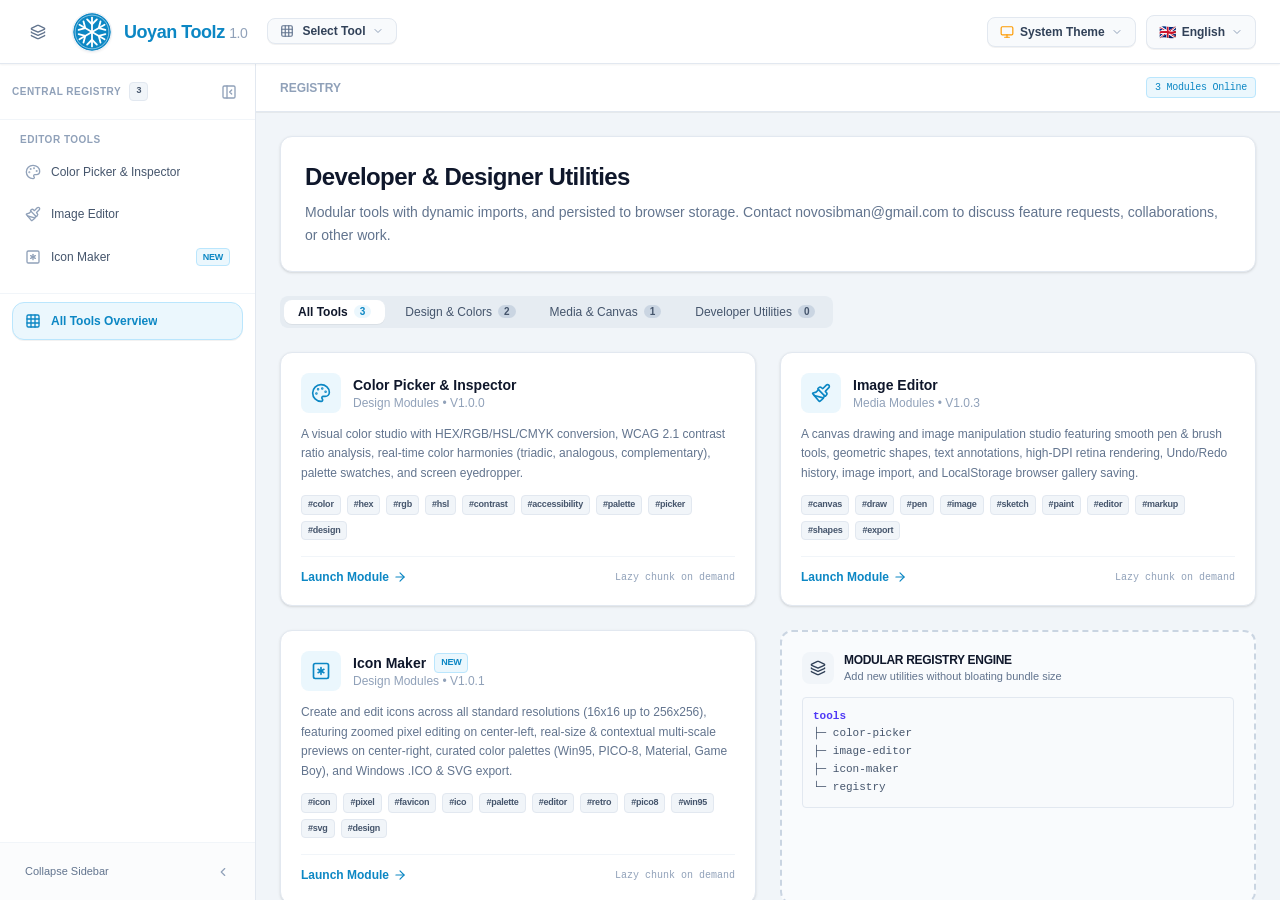
==== index.html @ 9cfe76ac "Site update - cloudflate metric added" ====
<!doctype html>
<html lang="en" class="h-full">
<head>
<meta charset="UTF-8" />
<meta name="viewport" content="width=device-width, initial-scale=1.0" />
<link rel="icon" type="image/svg+xml"
    href="data:image/svg+xml,%3Csvg xmlns='http://www.w3.org/2000/svg' viewBox='0 0 500 500'%3E%3Ccircle cx='250' cy='250' r='242' fill='%230C87C4'/%3E%3Ccircle cx='250' cy='250' r='240' stroke='%230C87C4' stroke-width='12' fill='none'/%3E%3Ccircle cx='250' cy='250' r='222' stroke='%23FFFFFF' stroke-width='6.5' fill='none'/%3E%3Cdefs%3E%3Cg id='arm'%3E%3Cline x1='250' y1='250' x2='250' y2='60' stroke='%23FFFFFF' stroke-width='24' stroke-linecap='round'/%3E%3Cline x1='250' y1='148' x2='186' y2='84' stroke='%23FFFFFF' stroke-width='24' stroke-linecap='round'/%3E%3Cline x1='250' y1='148' x2='314' y2='84' stroke='%23FFFFFF' stroke-width='24' stroke-linecap='round'/%3E%3C/g%3E%3C/defs%3E%3Cuse href='%23arm'/%3E%3Cuse href='%23arm' transform='rotate(60 250 250)'/%3E%3Cuse href='%23arm' transform='rotate(120 250 250)'/%3E%3Cuse href='%23arm' transform='rotate(180 250 250)'/%3E%3Cuse href='%23arm' transform='rotate(240 250 250)'/%3E%3Cuse href='%23arm' transform='rotate(300 250 250)'/%3E%3C/svg%3E" />
<title>Uoyan ToolZ</title>
<meta name="description"
    content="Free online web tools platform which includes color picker, image editor, icon maker" />
<meta name="author" content="Ruslan Shcherbakov" />
<meta name="robots" content="index, follow" />
<meta name="keywords"
    content="free image editor, free icon maker, free icon editor, free color picker, hex в rgb, rgb to smyk, редактор фото онлайн, редактор картинок онлайн, редактор иконок онлайн, обрезка фото онлайн" />
  <script type="module" crossorigin src="./assets/index-BVF4UQmm.js"></script>
  <link rel="stylesheet" crossorigin href="./assets/index-B_D5Sdzn.css">
</head>
<body class="h-full bg-[#F8FAFC]">
    <div id="root" class="h-full"></div>
    <!-- Cloudflare Web Analytics -->
    <script type='module'
        src='https://static.cloudflareinsights.com/beacon.min.js'
        data-cf-beacon='{"token": "3b008cab904a49c98e957f2bd195818d"}'></script>
    <!-- End Cloudflare Web Analytics -->
</body>
</html>
---- assets/index-B_D5Sdzn.css ----
@layer properties{@supports (((-webkit-hyphens:none)) and (not (margin-trim:inline))) or ((-moz-orient:inline) and (not (color:rgb(from red r g b)))){*,:before,:after,::backdrop{--tw-translate-x:0;--tw-translate-y:0;--tw-translate-z:0;--tw-scale-x:1;--tw-scale-y:1;--tw-scale-z:1;--tw-rotate-x:initial;--tw-rotate-y:initial;--tw-rotate-z:initial;--tw-skew-x:initial;--tw-skew-y:initial;--tw-space-y-reverse:0;--tw-divide-y-reverse:0;--tw-border-style:solid;--tw-gradient-position:initial;--tw-gradient-from:#0000;--tw-gradient-via:#0000;--tw-gradient-to:#0000;--tw-gradient-stops:initial;--tw-gradient-via-stops:initial;--tw-gradient-from-position:0%;--tw-gradient-via-position:50%;--tw-gradient-to-position:100%;--tw-leading:initial;--tw-font-weight:initial;--tw-tracking:initial;--tw-ordinal:initial;--tw-slashed-zero:initial;--tw-numeric-figure:initial;--tw-numeric-spacing:initial;--tw-numeric-fraction:initial;--tw-shadow:0 0 #0000;--tw-shadow-color:initial;--tw-shadow-alpha:100%;--tw-inset-shadow:0 0 #0000;--tw-inset-shadow-color:initial;--tw-inset-shadow-alpha:100%;--tw-ring-color:initial;--tw-ring-shadow:0 0 #0000;--tw-inset-ring-color:initial;--tw-inset-ring-shadow:0 0 #0000;--tw-ring-inset:initial;--tw-ring-offset-width:0px;--tw-ring-offset-color:#fff;--tw-ring-offset-shadow:0 0 #0000;--tw-outline-style:solid;--tw-blur:initial;--tw-brightness:initial;--tw-contrast:initial;--tw-grayscale:initial;--tw-hue-rotate:initial;--tw-invert:initial;--tw-opacity:initial;--tw-saturate:initial;--tw-sepia:initial;--tw-drop-shadow:initial;--tw-drop-shadow-color:initial;--tw-drop-shadow-alpha:100%;--tw-drop-shadow-size:initial;--tw-backdrop-blur:initial;--tw-backdrop-brightness:initial;--tw-backdrop-contrast:initial;--tw-backdrop-grayscale:initial;--tw-backdrop-hue-rotate:initial;--tw-backdrop-invert:initial;--tw-backdrop-opacity:initial;--tw-backdrop-saturate:initial;--tw-backdrop-sepia:initial;--tw-duration:initial;--tw-ease:initial}}}@layer theme{:root,:host{--font-sans:-apple-system, BlinkMacSystemFont, "Segoe UI", Roboto, "Helvetica Neue", "Noto Sans", Arial, sans-serif, "Apple Color Emoji", "Segoe UI Emoji", "Segoe UI Symbol", "Noto Color Emoji";--font-mono:ui-monospace, SFMono-Regular, Menlo, Monaco, Consolas, "Liberation Mono", "Courier New", monospace;--color-orange-500:oklch(70.5% .213 47.604);--color-amber-50:oklch(98.7% .022 95.277);--color-amber-200:oklch(92.4% .12 95.746);--color-amber-300:oklch(87.9% .169 91.605);--color-amber-400:oklch(82.8% .189 84.429);--color-amber-500:oklch(76.9% .188 70.08);--color-amber-600:oklch(66.6% .179 58.318);--color-amber-700:oklch(55.5% .163 48.998);--color-amber-800:oklch(47.3% .137 46.201);--color-amber-900:oklch(41.4% .112 45.904);--color-amber-950:oklch(27.9% .077 45.635);--color-yellow-600:oklch(68.1% .162 75.834);--color-yellow-700:oklch(55.4% .135 66.442);--color-emerald-50:oklch(97.9% .021 166.113);--color-emerald-200:oklch(90.5% .093 164.15);--color-emerald-300:oklch(84.5% .143 164.978);--color-emerald-400:oklch(76.5% .177 163.223);--color-emerald-500:oklch(69.6% .17 162.48);--color-emerald-600:oklch(59.6% .145 163.225);--color-emerald-700:oklch(50.8% .118 165.612);--color-emerald-900:oklch(37.8% .077 168.94);--color-emerald-950:oklch(26.2% .051 172.552);--color-teal-500:oklch(70.4% .14 182.503);--color-cyan-500:oklch(71.5% .143 215.221);--color-cyan-600:oklch(60.9% .126 221.723);--color-sky-50:oklch(97.7% .013 236.62);--color-sky-200:oklch(90.1% .058 230.902);--color-sky-300:oklch(82.8% .111 230.318);--color-sky-400:oklch(74.6% .16 232.661);--color-sky-500:oklch(68.5% .169 237.323);--color-sky-700:oklch(50% .134 242.749);--color-sky-800:oklch(44.3% .11 240.79);--color-sky-950:oklch(29.3% .066 243.157);--color-blue-600:oklch(54.6% .245 262.881);--color-indigo-50:oklch(96.2% .018 272.314);--color-indigo-100:oklch(93% .034 272.788);--color-indigo-200:oklch(87% .065 274.039);--color-indigo-300:oklch(78.5% .115 274.713);--color-indigo-400:oklch(67.3% .182 276.935);--color-indigo-500:oklch(58.5% .233 277.117);--color-indigo-600:oklch(51.1% .262 276.966);--color-indigo-700:oklch(45.7% .24 277.023);--color-indigo-900:oklch(35.9% .144 278.697);--color-indigo-950:oklch(25.7% .09 281.288);--color-violet-500:oklch(60.6% .25 292.717);--color-violet-600:oklch(54.1% .281 293.009);--color-purple-500:oklch(62.7% .265 303.9);--color-purple-600:oklch(55.8% .288 302.321);--color-fuchsia-600:oklch(59.1% .293 322.896);--color-pink-500:oklch(65.6% .241 354.308);--color-rose-50:oklch(96.9% .015 12.422);--color-rose-100:oklch(94.1% .03 12.58);--color-rose-200:oklch(89.2% .058 10.001);--color-rose-300:oklch(81% .117 11.638);--color-rose-400:oklch(71.2% .194 13.428);--color-rose-500:oklch(64.5% .246 16.439);--color-rose-600:oklch(58.6% .253 17.585);--color-rose-700:oklch(51.4% .222 16.935);--color-rose-800:oklch(45.5% .188 13.697);--color-rose-900:oklch(41% .159 10.272);--color-rose-950:oklch(27.1% .105 12.094);--color-slate-50:oklch(98.4% .003 247.858);--color-slate-100:oklch(96.8% .007 247.896);--color-slate-200:oklch(92.9% .013 255.508);--color-slate-300:oklch(86.9% .022 252.894);--color-slate-400:oklch(70.4% .04 256.788);--color-slate-500:oklch(55.4% .046 257.417);--color-slate-600:oklch(44.6% .043 257.281);--color-slate-700:oklch(37.2% .044 257.287);--color-slate-800:oklch(27.9% .041 260.031);--color-slate-900:oklch(20.8% .042 265.755);--color-slate-950:oklch(12.9% .042 264.695);--color-zinc-800:oklch(27.4% .006 286.033);--color-stone-600:oklch(44.4% .011 73.639);--color-black:#000;--color-white:#fff;--spacing:.25rem;--container-sm:24rem;--container-md:28rem;--container-xl:36rem;--container-2xl:42rem;--container-3xl:48rem;--container-4xl:56rem;--container-5xl:64rem;--text-xs:.75rem;--text-xs--line-height:calc(1 / .75);--text-sm:.875rem;--text-sm--line-height:calc(1.25 / .875);--text-base:1rem;--text-base--line-height: 1.5 ;--text-lg:1.125rem;--text-lg--line-height:calc(1.75 / 1.125);--text-xl:1.25rem;--text-xl--line-height:calc(1.75 / 1.25);--text-2xl:1.5rem;--text-2xl--line-height:calc(2 / 1.5);--text-3xl:1.875rem;--text-3xl--line-height: 1.2 ;--font-weight-normal:400;--font-weight-medium:500;--font-weight-semibold:600;--font-weight-bold:700;--font-weight-black:900;--tracking-tight:-.025em;--tracking-wider:.05em;--leading-tight:1.25;--leading-relaxed:1.625;--radius-xs:.125rem;--radius-md:.375rem;--radius-lg:.5rem;--radius-xl:.75rem;--radius-2xl:1rem;--drop-shadow-xs:0 1px 1px #0000000d;--ease-out:cubic-bezier(0, 0, .2, 1);--ease-in-out:cubic-bezier(.4, 0, .2, 1);--animate-spin:spin 1s linear infinite;--animate-pulse:pulse 2s cubic-bezier(.4, 0, .6, 1) infinite;--blur-xs:4px;--blur-sm:8px;--blur-md:12px;--default-transition-duration:.15s;--default-transition-timing-function:cubic-bezier(.4, 0, .2, 1);--default-font-family:var(--font-sans);--default-mono-font-family:var(--font-mono)}}@layer base{*,:after,:before,::backdrop{box-sizing:border-box;border:0 solid;margin:0;padding:0}::file-selector-button{box-sizing:border-box;border:0 solid;margin:0;padding:0}html,:host{-webkit-text-size-adjust:100%;-moz-tab-size:4;tab-size:4;line-height:1.5;font-family:var(--default-font-family,-apple-system, BlinkMacSystemFont, "Segoe UI", Roboto, "Helvetica Neue", "Noto Sans", Arial, sans-serif, "Apple Color Emoji", "Segoe UI Emoji", "Segoe UI Symbol", "Noto Color Emoji");font-feature-settings:var(--default-font-feature-settings,normal);font-variation-settings:var(--default-font-variation-settings,normal);-webkit-tap-highlight-color:transparent}hr{height:0;color:inherit;border-top-width:1px}abbr:where([title]){-webkit-text-decoration:underline dotted;text-decoration:underline dotted}h1,h2,h3,h4,h5,h6{font-size:inherit;font-weight:inherit}a{color:inherit;-webkit-text-decoration:inherit;text-decoration:inherit}b,strong{font-weight:bolder}code,kbd,samp,pre{font-family:var(--default-mono-font-family,ui-monospace, SFMono-Regular, Menlo, Monaco, Consolas, "Liberation Mono", "Courier New", monospace);font-feature-settings:var(--default-mono-font-feature-settings,normal);font-variation-settings:var(--default-mono-font-variation-settings,normal);font-size:1em}small{font-size:80%}sub,sup{vertical-align:baseline;font-size:75%;line-height:0;position:relative}sub{bottom:-.25em}sup{top:-.5em}table{text-indent:0;border-color:inherit;border-collapse:collapse}:-moz-focusring:where(:not(iframe)){outline:auto}progress{vertical-align:baseline}summary{display:list-item}ol,ul,menu{list-style:none}img,svg,video,canvas,audio,iframe,embed,object{vertical-align:middle;display:block}img,video{max-width:100%;height:auto}button,input,select,optgroup,textarea{font:inherit;font-feature-settings:inherit;font-variation-settings:inherit;letter-spacing:inherit;color:inherit;opacity:1;background-color:#0000;border-radius:0}::file-selector-button{font:inherit;font-feature-settings:inherit;font-variation-settings:inherit;letter-spacing:inherit;color:inherit;opacity:1;background-color:#0000;border-radius:0}:where(select:is([multiple],[size])) optgroup{font-weight:bolder}:where(select:is([multiple],[size])) optgroup option{padding-inline-start:20px}::file-selector-button{margin-inline-end:4px}::placeholder{opacity:1}@supports (not ((-webkit-appearance:-apple-pay-button))) or (contain-intrinsic-size:1px){::placeholder{color:currentColor}@supports (color:color-mix(in lab,red,red)){::placeholder{color:color-mix(in oklab,currentcolor 50%,transparent)}}}textarea{resize:vertical}::-webkit-search-decoration{-webkit-appearance:none}::-webkit-date-and-time-value{min-height:1lh;text-align:inherit}::-webkit-datetime-edit{display:inline-flex}::-webkit-datetime-edit-fields-wrapper{padding:0}::-webkit-datetime-edit{padding-block:0}::-webkit-datetime-edit-year-field{padding-block:0}::-webkit-datetime-edit-month-field{padding-block:0}::-webkit-datetime-edit-day-field{padding-block:0}::-webkit-datetime-edit-hour-field{padding-block:0}::-webkit-datetime-edit-minute-field{padding-block:0}::-webkit-datetime-edit-second-field{padding-block:0}::-webkit-datetime-edit-millisecond-field{padding-block:0}::-webkit-datetime-edit-meridiem-field{padding-block:0}::-webkit-calendar-picker-indicator{line-height:1}:-moz-ui-invalid{box-shadow:none}button,input:where([type=button],[type=reset],[type=submit]){-webkit-appearance:button;-moz-appearance:button;appearance:button}::file-selector-button{-webkit-appearance:button;-moz-appearance:button;appearance:button}::-webkit-inner-spin-button{height:auto}::-webkit-outer-spin-button{height:auto}[hidden]:where(:not([hidden=until-found])){display:none!important}}@layer components;@layer utilities{.pointer-events-auto{pointer-events:auto}.pointer-events-none{pointer-events:none}.visible{visibility:visible}.absolute{position:absolute}.fixed{position:fixed}.relative{position:relative}.sticky{position:sticky}.inset-0{top:0;right:0;bottom:0;left:0}.inset-y-0{inset-block:0}.-top-1{top:calc(var(--spacing) * -1)}.-top-1\.5{top:calc(var(--spacing) * -1.5)}.-top-6{top:calc(var(--spacing) * -6)}.top-0{top:0}.top-1\.5{top:calc(var(--spacing) * 1.5)}.top-1\/2{top:50%}.top-2{top:calc(var(--spacing) * 2)}.top-3{top:calc(var(--spacing) * 3)}.top-16{top:calc(var(--spacing) * 16)}.top-full{top:100%}.-right-1{right:calc(var(--spacing) * -1)}.-right-1\.5{right:calc(var(--spacing) * -1.5)}.right-0{right:0}.right-1\.5{right:calc(var(--spacing) * 1.5)}.right-2\.5{right:calc(var(--spacing) * 2.5)}.right-3{right:calc(var(--spacing) * 3)}.right-5{right:calc(var(--spacing) * 5)}.-bottom-1{bottom:calc(var(--spacing) * -1)}.-bottom-1\.5{bottom:calc(var(--spacing) * -1.5)}.-bottom-6{bottom:calc(var(--spacing) * -6)}.bottom-0{bottom:0}.bottom-2{bottom:calc(var(--spacing) * 2)}.bottom-3{bottom:calc(var(--spacing) * 3)}.bottom-5{bottom:calc(var(--spacing) * 5)}.bottom-full{bottom:100%}.-left-1{left:calc(var(--spacing) * -1)}.-left-1\.5{left:calc(var(--spacing) * -1.5)}.left-0{left:0}.left-1\/2{left:50%}.left-3{left:calc(var(--spacing) * 3)}.z-10{z-index:10}.z-20{z-index:20}.z-30{z-index:30}.z-40{z-index:40}.z-50{z-index:50}.z-\[70\]{z-index:70}.container{width:100%}@media(min-width:40rem){.container{max-width:40rem}}@media(min-width:48rem){.container{max-width:48rem}}@media(min-width:64rem){.container{max-width:64rem}}@media(min-width:80rem){.container{max-width:80rem}}@media(min-width:96rem){.container{max-width:96rem}}.mx-0\.5{margin-inline:calc(var(--spacing) * .5)}.mx-1{margin-inline:var(--spacing)}.mx-auto{margin-inline:auto}.my-2\.5{margin-block:calc(var(--spacing) * 2.5)}.mt-0\.5{margin-top:calc(var(--spacing) * .5)}.mt-1{margin-top:var(--spacing)}.mt-1\.5{margin-top:calc(var(--spacing) * 1.5)}.mt-2{margin-top:calc(var(--spacing) * 2)}.mt-2\.5{margin-top:calc(var(--spacing) * 2.5)}.mr-1{margin-right:var(--spacing)}.mb-1{margin-bottom:var(--spacing)}.mb-1\.5{margin-bottom:calc(var(--spacing) * 1.5)}.mb-2{margin-bottom:calc(var(--spacing) * 2)}.mb-3{margin-bottom:calc(var(--spacing) * 3)}.ml-1{margin-left:var(--spacing)}.ml-1\.5{margin-left:calc(var(--spacing) * 1.5)}.ml-2{margin-left:calc(var(--spacing) * 2)}.box-border{box-sizing:border-box}.line-clamp-1{-webkit-line-clamp:1;-webkit-box-orient:vertical;display:-webkit-box;overflow:hidden}.line-clamp-2{-webkit-line-clamp:2;-webkit-box-orient:vertical;display:-webkit-box;overflow:hidden}.block{display:block}.flex{display:flex}.grid{display:grid}.hidden{display:none}.inline{display:inline}.inline-block{display:inline-block}.inline-flex{display:inline-flex}.aspect-4\/3{aspect-ratio:4/3}.aspect-square{aspect-ratio:1}.h-0\.5{height:calc(var(--spacing) * .5)}.h-1{height:var(--spacing)}.h-1\.5{height:calc(var(--spacing) * 1.5)}.h-2{height:calc(var(--spacing) * 2)}.h-2\.5{height:calc(var(--spacing) * 2.5)}.h-3{height:calc(var(--spacing) * 3)}.h-3\.5{height:calc(var(--spacing) * 3.5)}.h-4{height:calc(var(--spacing) * 4)}.h-5{height:calc(var(--spacing) * 5)}.h-6{height:calc(var(--spacing) * 6)}.h-8{height:calc(var(--spacing) * 8)}.h-10{height:calc(var(--spacing) * 10)}.h-12{height:calc(var(--spacing) * 12)}.h-14{height:calc(var(--spacing) * 14)}.h-16{height:calc(var(--spacing) * 16)}.h-20{height:calc(var(--spacing) * 20)}.h-32{height:calc(var(--spacing) * 32)}.h-36{height:calc(var(--spacing) * 36)}.h-56{height:calc(var(--spacing) * 56)}.h-\[180px\]{height:180px}.h-auto{height:auto}.h-full{height:100%}.h-px{height:1px}.h-screen{height:100vh}.max-h-44{max-height:calc(var(--spacing) * 44)}.max-h-60{max-height:calc(var(--spacing) * 60)}.max-h-80{max-height:calc(var(--spacing) * 80)}.max-h-\[75vh\]{max-height:75vh}.max-h-\[85vh\]{max-height:85vh}.max-h-\[90vh\]{max-height:90vh}.max-h-\[92vh\]{max-height:92vh}.max-h-\[160px\]{max-height:160px}.max-h-\[220px\]{max-height:220px}.max-h-\[300px\]{max-height:300px}.max-h-\[360px\]{max-height:360px}.max-h-\[380px\]{max-height:380px}.max-h-full{max-height:100%}.min-h-0{min-height:0}.min-h-\[120px\]{min-height:120px}.min-h-\[260px\]{min-height:260px}.min-h-\[360px\]{min-height:360px}.min-h-\[400px\]{min-height:400px}.min-h-\[480px\]{min-height:480px}.min-h-\[600px\]{min-height:600px}.w-0\.5{width:calc(var(--spacing) * .5)}.w-1{width:var(--spacing)}.w-1\.5{width:calc(var(--spacing) * 1.5)}.w-2{width:calc(var(--spacing) * 2)}.w-2\.5{width:calc(var(--spacing) * 2.5)}.w-2\/5{width:40%}.w-3{width:calc(var(--spacing) * 3)}.w-3\.5{width:calc(var(--spacing) * 3.5)}.w-4{width:calc(var(--spacing) * 4)}.w-5{width:calc(var(--spacing) * 5)}.w-6{width:calc(var(--spacing) * 6)}.w-8{width:calc(var(--spacing) * 8)}.w-9{width:calc(var(--spacing) * 9)}.w-10{width:calc(var(--spacing) * 10)}.w-12{width:calc(var(--spacing) * 12)}.w-14{width:calc(var(--spacing) * 14)}.w-16{width:calc(var(--spacing) * 16)}.w-18{width:calc(var(--spacing) * 18)}.w-20{width:calc(var(--spacing) * 20)}.w-32{width:calc(var(--spacing) * 32)}.w-44{width:calc(var(--spacing) * 44)}.w-52{width:calc(var(--spacing) * 52)}.w-60{width:calc(var(--spacing) * 60)}.w-64{width:calc(var(--spacing) * 64)}.w-72{width:calc(var(--spacing) * 72)}.w-80{width:calc(var(--spacing) * 80)}.w-\[330px\]{width:330px}.w-auto{width:auto}.w-fit{width:fit-content}.w-full{width:100%}.w-px{width:1px}.max-w-2xl{max-width:var(--container-2xl)}.max-w-3xl{max-width:var(--container-3xl)}.max-w-4xl{max-width:var(--container-4xl)}.max-w-5xl{max-width:var(--container-5xl)}.max-w-\[180px\]{max-width:180px}.max-w-\[220px\]{max-width:220px}.max-w-\[280px\]{max-width:280px}.max-w-full{max-width:100%}.max-w-md{max-width:var(--container-md)}.max-w-sm{max-width:var(--container-sm)}.max-w-xl{max-width:var(--container-xl)}.min-w-0{min-width:0}.min-w-\[14px\]{min-width:14px}.min-w-\[28px\]{min-width:28px}.min-w-\[44px\]{min-width:44px}.min-w-\[90px\]{min-width:90px}.min-w-\[112px\]{min-width:112px}.min-w-\[180px\]{min-width:180px}.min-w-\[240px\]{min-width:240px}.flex-1{flex:1}.shrink-0{flex-shrink:0}.-translate-x-1\/2{--tw-translate-x: -50% ;translate:var(--tw-translate-x) var(--tw-translate-y)}.translate-x-0{--tw-translate-x:0px;translate:var(--tw-translate-x) var(--tw-translate-y)}.translate-x-1{--tw-translate-x:var(--spacing);translate:var(--tw-translate-x) var(--tw-translate-y)}.-translate-y-1\/2{--tw-translate-y: -50% ;translate:var(--tw-translate-x) var(--tw-translate-y)}.scale-110{--tw-scale-x:110%;--tw-scale-y:110%;--tw-scale-z:110%;scale:var(--tw-scale-x) var(--tw-scale-y)}.scale-115{--tw-scale-x:115%;--tw-scale-y:115%;--tw-scale-z:115%;scale:var(--tw-scale-x) var(--tw-scale-y)}.scale-125{--tw-scale-x:125%;--tw-scale-y:125%;--tw-scale-z:125%;scale:var(--tw-scale-x) var(--tw-scale-y)}.rotate-180{rotate:180deg}.transform{transform:var(--tw-rotate-x,) var(--tw-rotate-y,) var(--tw-rotate-z,) var(--tw-skew-x,) var(--tw-skew-y,)}.animate-pulse{animation:var(--animate-pulse)}.animate-spin{animation:var(--animate-spin)}.cursor-crosshair{cursor:crosshair}.cursor-default{cursor:default}.cursor-ew-resize{cursor:ew-resize}.cursor-grab{cursor:grab}.cursor-move{cursor:move}.cursor-nesw-resize{cursor:nesw-resize}.cursor-none{cursor:none}.cursor-ns-resize{cursor:ns-resize}.cursor-nwse-resize{cursor:nwse-resize}.cursor-pointer{cursor:pointer}.touch-none{touch-action:none}.resize{resize:both}.appearance-none{-webkit-appearance:none;-moz-appearance:none;appearance:none}.grid-cols-1{grid-template-columns:repeat(1,minmax(0,1fr))}.grid-cols-2{grid-template-columns:repeat(2,minmax(0,1fr))}.grid-cols-3{grid-template-columns:repeat(3,minmax(0,1fr))}.grid-cols-4{grid-template-columns:repeat(4,minmax(0,1fr))}.grid-cols-5{grid-template-columns:repeat(5,minmax(0,1fr))}.grid-cols-6{grid-template-columns:repeat(6,minmax(0,1fr))}.grid-cols-8{grid-template-columns:repeat(8,minmax(0,1fr))}.grid-cols-10{grid-template-columns:repeat(10,minmax(0,1fr))}.grid-cols-12{grid-template-columns:repeat(12,minmax(0,1fr))}.grid-rows-3{grid-template-rows:repeat(3,minmax(0,1fr))}.flex-col{flex-direction:column}.flex-col-reverse{flex-direction:column-reverse}.flex-row{flex-direction:row}.flex-row-reverse{flex-direction:row-reverse}.flex-nowrap{flex-wrap:nowrap}.flex-wrap{flex-wrap:wrap}.flex-wrap-reverse{flex-wrap:wrap-reverse}.items-baseline{align-items:baseline}.items-center{align-items:center}.items-end{align-items:flex-end}.items-start{align-items:flex-start}.items-stretch{align-items:stretch}.justify-around{justify-content:space-around}.justify-between{justify-content:space-between}.justify-center{justify-content:center}.justify-end{justify-content:flex-end}.justify-evenly{justify-content:space-evenly}.justify-start{justify-content:flex-start}.gap-0{gap:0}.gap-0\.5{gap:calc(var(--spacing) * .5)}.gap-1{gap:var(--spacing)}.gap-1\.5{gap:calc(var(--spacing) * 1.5)}.gap-2{gap:calc(var(--spacing) * 2)}.gap-2\.5{gap:calc(var(--spacing) * 2.5)}.gap-3{gap:calc(var(--spacing) * 3)}.gap-4{gap:calc(var(--spacing) * 4)}.gap-5{gap:calc(var(--spacing) * 5)}.gap-6{gap:calc(var(--spacing) * 6)}.gap-8{gap:calc(var(--spacing) * 8)}:where(.space-y-0\.5>:not(:last-child)){--tw-space-y-reverse:0;margin-block-start:calc(calc(var(--spacing) * .5) * var(--tw-space-y-reverse));margin-block-end:calc(calc(var(--spacing) * .5) * calc(1 - var(--tw-space-y-reverse)))}:where(.space-y-1>:not(:last-child)){--tw-space-y-reverse:0;margin-block-start:calc(var(--spacing) * var(--tw-space-y-reverse));margin-block-end:calc(var(--spacing) * calc(1 - var(--tw-space-y-reverse)))}:where(.space-y-1\.5>:not(:last-child)){--tw-space-y-reverse:0;margin-block-start:calc(calc(var(--spacing) * 1.5) * var(--tw-space-y-reverse));margin-block-end:calc(calc(var(--spacing) * 1.5) * calc(1 - var(--tw-space-y-reverse)))}:where(.space-y-2>:not(:last-child)){--tw-space-y-reverse:0;margin-block-start:calc(calc(var(--spacing) * 2) * var(--tw-space-y-reverse));margin-block-end:calc(calc(var(--spacing) * 2) * calc(1 - var(--tw-space-y-reverse)))}:where(.space-y-2\.5>:not(:last-child)){--tw-space-y-reverse:0;margin-block-start:calc(calc(var(--spacing) * 2.5) * var(--tw-space-y-reverse));margin-block-end:calc(calc(var(--spacing) * 2.5) * calc(1 - var(--tw-space-y-reverse)))}:where(.space-y-3>:not(:last-child)){--tw-space-y-reverse:0;margin-block-start:calc(calc(var(--spacing) * 3) * var(--tw-space-y-reverse));margin-block-end:calc(calc(var(--spacing) * 3) * calc(1 - var(--tw-space-y-reverse)))}:where(.space-y-4>:not(:last-child)){--tw-space-y-reverse:0;margin-block-start:calc(calc(var(--spacing) * 4) * var(--tw-space-y-reverse));margin-block-end:calc(calc(var(--spacing) * 4) * calc(1 - var(--tw-space-y-reverse)))}:where(.space-y-5>:not(:last-child)){--tw-space-y-reverse:0;margin-block-start:calc(calc(var(--spacing) * 5) * var(--tw-space-y-reverse));margin-block-end:calc(calc(var(--spacing) * 5) * calc(1 - var(--tw-space-y-reverse)))}:where(.space-y-6>:not(:last-child)){--tw-space-y-reverse:0;margin-block-start:calc(calc(var(--spacing) * 6) * var(--tw-space-y-reverse));margin-block-end:calc(calc(var(--spacing) * 6) * calc(1 - var(--tw-space-y-reverse)))}:where(.divide-y>:not(:last-child)){--tw-divide-y-reverse:0;border-bottom-style:var(--tw-border-style);border-top-style:var(--tw-border-style);border-top-width:calc(1px * var(--tw-divide-y-reverse));border-bottom-width:calc(1px * calc(1 - var(--tw-divide-y-reverse)))}:where(.divide-slate-100>:not(:last-child)){border-color:var(--color-slate-100)}.truncate{text-overflow:ellipsis;white-space:nowrap;overflow:hidden}.overflow-auto{overflow:auto}.overflow-hidden{overflow:hidden}.overflow-visible{overflow:visible}.overflow-x-auto{overflow-x:auto}.overflow-x-hidden{overflow-x:hidden}.overflow-y-auto{overflow-y:auto}.overscroll-contain{overscroll-behavior:contain}.rounded{border-radius:.25rem}.rounded-2xl{border-radius:var(--radius-2xl)}.rounded-\[1px\]{border-radius:1px}.rounded-full{border-radius:3.40282e38px}.rounded-lg{border-radius:var(--radius-lg)}.rounded-md{border-radius:var(--radius-md)}.rounded-none{border-radius:0}.rounded-xl{border-radius:var(--radius-xl)}.rounded-xs{border-radius:var(--radius-xs)}.rounded-r{border-top-right-radius:.25rem;border-bottom-right-radius:.25rem}.border{border-style:var(--tw-border-style);border-width:1px}.border-2{border-style:var(--tw-border-style);border-width:2px}.border-t{border-top-style:var(--tw-border-style);border-top-width:1px}.border-t-2{border-top-style:var(--tw-border-style);border-top-width:2px}.border-t-3{border-top-style:var(--tw-border-style);border-top-width:3px}.border-r{border-right-style:var(--tw-border-style);border-right-width:1px}.border-r-2{border-right-style:var(--tw-border-style);border-right-width:2px}.border-r-3{border-right-style:var(--tw-border-style);border-right-width:3px}.border-b{border-bottom-style:var(--tw-border-style);border-bottom-width:1px}.border-b-2{border-bottom-style:var(--tw-border-style);border-bottom-width:2px}.border-b-3{border-bottom-style:var(--tw-border-style);border-bottom-width:3px}.border-l{border-left-style:var(--tw-border-style);border-left-width:1px}.border-l-2{border-left-style:var(--tw-border-style);border-left-width:2px}.border-l-3{border-left-style:var(--tw-border-style);border-left-width:3px}.border-dashed{--tw-border-style:dashed;border-style:dashed}.border-\[\#0C87C4\]{border-color:#0c87c4}.border-\[\#0C87C4\]\/40{border-color:#0c87c466}.border-\[\#0C87C4\]\/50{border-color:#0c87c480}.border-\[\#BAE6FD\]{border-color:#bae6fd}.border-amber-200{border-color:var(--color-amber-200)}.border-amber-400{border-color:var(--color-amber-400)}.border-amber-500{border-color:var(--color-amber-500)}.border-amber-500\/40{border-color:#f99c0066}@supports (color:color-mix(in lab,red,red)){.border-amber-500\/40{border-color:color-mix(in oklab,var(--color-amber-500) 40%,transparent)}}.border-black\/10{border-color:#0000001a}@supports (color:color-mix(in lab,red,red)){.border-black\/10{border-color:color-mix(in oklab,var(--color-black) 10%,transparent)}}.border-black\/20{border-color:#0003}@supports (color:color-mix(in lab,red,red)){.border-black\/20{border-color:color-mix(in oklab,var(--color-black) 20%,transparent)}}.border-current{border-color:currentColor}.border-emerald-200{border-color:var(--color-emerald-200)}.border-emerald-500\/40{border-color:#00bb7f66}@supports (color:color-mix(in lab,red,red)){.border-emerald-500\/40{border-color:color-mix(in oklab,var(--color-emerald-500) 40%,transparent)}}.border-indigo-100{border-color:var(--color-indigo-100)}.border-indigo-400{border-color:var(--color-indigo-400)}.border-indigo-600{border-color:var(--color-indigo-600)}.border-rose-100{border-color:var(--color-rose-100)}.border-rose-200{border-color:var(--color-rose-200)}.border-rose-500{border-color:var(--color-rose-500)}.border-rose-500\/40{border-color:#ff235766}@supports (color:color-mix(in lab,red,red)){.border-rose-500\/40{border-color:color-mix(in oklab,var(--color-rose-500) 40%,transparent)}}.border-sky-200{border-color:var(--color-sky-200)}.border-sky-300{border-color:var(--color-sky-300)}.border-slate-100{border-color:var(--color-slate-100)}.border-slate-200{border-color:var(--color-slate-200)}.border-slate-200\/40{border-color:#e2e8f066}@supports (color:color-mix(in lab,red,red)){.border-slate-200\/40{border-color:color-mix(in oklab,var(--color-slate-200) 40%,transparent)}}.border-slate-200\/50{border-color:#e2e8f080}@supports (color:color-mix(in lab,red,red)){.border-slate-200\/50{border-color:color-mix(in oklab,var(--color-slate-200) 50%,transparent)}}.border-slate-200\/60{border-color:#e2e8f099}@supports (color:color-mix(in lab,red,red)){.border-slate-200\/60{border-color:color-mix(in oklab,var(--color-slate-200) 60%,transparent)}}.border-slate-200\/70{border-color:#e2e8f0b3}@supports (color:color-mix(in lab,red,red)){.border-slate-200\/70{border-color:color-mix(in oklab,var(--color-slate-200) 70%,transparent)}}.border-slate-200\/80{border-color:#e2e8f0cc}@supports (color:color-mix(in lab,red,red)){.border-slate-200\/80{border-color:color-mix(in oklab,var(--color-slate-200) 80%,transparent)}}.border-slate-200\/90{border-color:#e2e8f0e6}@supports (color:color-mix(in lab,red,red)){.border-slate-200\/90{border-color:color-mix(in oklab,var(--color-slate-200) 90%,transparent)}}.border-slate-300{border-color:var(--color-slate-300)}.border-slate-300\/80{border-color:#cad5e2cc}@supports (color:color-mix(in lab,red,red)){.border-slate-300\/80{border-color:color-mix(in oklab,var(--color-slate-300) 80%,transparent)}}.border-slate-400\/80{border-color:#90a1b9cc}@supports (color:color-mix(in lab,red,red)){.border-slate-400\/80{border-color:color-mix(in oklab,var(--color-slate-400) 80%,transparent)}}.border-slate-800{border-color:var(--color-slate-800)}.border-slate-900{border-color:var(--color-slate-900)}.border-transparent{border-color:#0000}.border-violet-500{border-color:var(--color-violet-500)}.border-white{border-color:var(--color-white)}.border-white\/35{border-color:#ffffff59}@supports (color:color-mix(in lab,red,red)){.border-white\/35{border-color:color-mix(in oklab,var(--color-white) 35%,transparent)}}.bg-\[\#0C87C4\]{background-color:#0c87c4}.bg-\[\#0C87C4\]\/10{background-color:#0c87c41a}.bg-\[\#0C87C4\]\/15{background-color:#0c87c426}.bg-\[\#0C87C4\]\/20{background-color:#0c87c433}.bg-\[\#0C87C4\]\/30{background-color:#0c87c44d}.bg-\[\#0C87C4\]\/50{background-color:#0c87c480}.bg-\[\#0C87C4\]\/60{background-color:#0c87c499}.bg-\[\#EBF7FD\]{background-color:#ebf7fd}.bg-\[\#F1F5F9\]{background-color:#f1f5f9}.bg-\[\#F8FAFC\]{background-color:#f8fafc}.bg-amber-50{background-color:var(--color-amber-50)}.bg-amber-400\/20{background-color:#fcbb0033}@supports (color:color-mix(in lab,red,red)){.bg-amber-400\/20{background-color:color-mix(in oklab,var(--color-amber-400) 20%,transparent)}}.bg-amber-500{background-color:var(--color-amber-500)}.bg-amber-600{background-color:var(--color-amber-600)}.bg-amber-700{background-color:var(--color-amber-700)}.bg-black\/40{background-color:#0006}@supports (color:color-mix(in lab,red,red)){.bg-black\/40{background-color:color-mix(in oklab,var(--color-black) 40%,transparent)}}.bg-black\/60{background-color:#0009}@supports (color:color-mix(in lab,red,red)){.bg-black\/60{background-color:color-mix(in oklab,var(--color-black) 60%,transparent)}}.bg-blue-600{background-color:var(--color-blue-600)}.bg-cyan-500{background-color:var(--color-cyan-500)}.bg-cyan-600{background-color:var(--color-cyan-600)}.bg-emerald-50{background-color:var(--color-emerald-50)}.bg-emerald-500{background-color:var(--color-emerald-500)}.bg-emerald-600{background-color:var(--color-emerald-600)}.bg-fuchsia-600{background-color:var(--color-fuchsia-600)}.bg-indigo-50{background-color:var(--color-indigo-50)}.bg-indigo-600{background-color:var(--color-indigo-600)}.bg-orange-500{background-color:var(--color-orange-500)}.bg-purple-600{background-color:var(--color-purple-600)}.bg-rose-50{background-color:var(--color-rose-50)}.bg-rose-500{background-color:var(--color-rose-500)}.bg-rose-500\/20{background-color:#ff235733}@supports (color:color-mix(in lab,red,red)){.bg-rose-500\/20{background-color:color-mix(in oklab,var(--color-rose-500) 20%,transparent)}}.bg-rose-500\/80{background-color:#ff2357cc}@supports (color:color-mix(in lab,red,red)){.bg-rose-500\/80{background-color:color-mix(in oklab,var(--color-rose-500) 80%,transparent)}}.bg-rose-600{background-color:var(--color-rose-600)}.bg-sky-50{background-color:var(--color-sky-50)}.bg-sky-50\/50{background-color:#f0f9ff80}@supports (color:color-mix(in lab,red,red)){.bg-sky-50\/50{background-color:color-mix(in oklab,var(--color-sky-50) 50%,transparent)}}.bg-sky-50\/80{background-color:#f0f9ffcc}@supports (color:color-mix(in lab,red,red)){.bg-sky-50\/80{background-color:color-mix(in oklab,var(--color-sky-50) 80%,transparent)}}.bg-sky-500{background-color:var(--color-sky-500)}.bg-slate-50{background-color:var(--color-slate-50)}.bg-slate-50\/50{background-color:#f8fafc80}@supports (color:color-mix(in lab,red,red)){.bg-slate-50\/50{background-color:color-mix(in oklab,var(--color-slate-50) 50%,transparent)}}.bg-slate-50\/70{background-color:#f8fafcb3}@supports (color:color-mix(in lab,red,red)){.bg-slate-50\/70{background-color:color-mix(in oklab,var(--color-slate-50) 70%,transparent)}}.bg-slate-50\/80{background-color:#f8fafccc}@supports (color:color-mix(in lab,red,red)){.bg-slate-50\/80{background-color:color-mix(in oklab,var(--color-slate-50) 80%,transparent)}}.bg-slate-100{background-color:var(--color-slate-100)}.bg-slate-100\/80{background-color:#f1f5f9cc}@supports (color:color-mix(in lab,red,red)){.bg-slate-100\/80{background-color:color-mix(in oklab,var(--color-slate-100) 80%,transparent)}}.bg-slate-100\/90{background-color:#f1f5f9e6}@supports (color:color-mix(in lab,red,red)){.bg-slate-100\/90{background-color:color-mix(in oklab,var(--color-slate-100) 90%,transparent)}}.bg-slate-200{background-color:var(--color-slate-200)}.bg-slate-200\/50{background-color:#e2e8f080}@supports (color:color-mix(in lab,red,red)){.bg-slate-200\/50{background-color:color-mix(in oklab,var(--color-slate-200) 50%,transparent)}}.bg-slate-200\/60{background-color:#e2e8f099}@supports (color:color-mix(in lab,red,red)){.bg-slate-200\/60{background-color:color-mix(in oklab,var(--color-slate-200) 60%,transparent)}}.bg-slate-200\/70{background-color:#e2e8f0b3}@supports (color:color-mix(in lab,red,red)){.bg-slate-200\/70{background-color:color-mix(in oklab,var(--color-slate-200) 70%,transparent)}}.bg-slate-300{background-color:var(--color-slate-300)}.bg-slate-400{background-color:var(--color-slate-400)}.bg-slate-600{background-color:var(--color-slate-600)}.bg-slate-700{background-color:var(--color-slate-700)}.bg-slate-900{background-color:var(--color-slate-900)}.bg-slate-900\/50{background-color:#0f172b80}@supports (color:color-mix(in lab,red,red)){.bg-slate-900\/50{background-color:color-mix(in oklab,var(--color-slate-900) 50%,transparent)}}.bg-slate-900\/60{background-color:#0f172b99}@supports (color:color-mix(in lab,red,red)){.bg-slate-900\/60{background-color:color-mix(in oklab,var(--color-slate-900) 60%,transparent)}}.bg-slate-900\/90{background-color:#0f172be6}@supports (color:color-mix(in lab,red,red)){.bg-slate-900\/90{background-color:color-mix(in oklab,var(--color-slate-900) 90%,transparent)}}.bg-slate-950\/5{background-color:#0206180d}@supports (color:color-mix(in lab,red,red)){.bg-slate-950\/5{background-color:color-mix(in oklab,var(--color-slate-950) 5%,transparent)}}.bg-slate-950\/70{background-color:#020618b3}@supports (color:color-mix(in lab,red,red)){.bg-slate-950\/70{background-color:color-mix(in oklab,var(--color-slate-950) 70%,transparent)}}.bg-slate-950\/75{background-color:#020618bf}@supports (color:color-mix(in lab,red,red)){.bg-slate-950\/75{background-color:color-mix(in oklab,var(--color-slate-950) 75%,transparent)}}.bg-stone-600{background-color:var(--color-stone-600)}.bg-teal-500{background-color:var(--color-teal-500)}.bg-transparent{background-color:#0000}.bg-violet-600{background-color:var(--color-violet-600)}.bg-white{background-color:var(--color-white)}.bg-white\/20{background-color:#fff3}@supports (color:color-mix(in lab,red,red)){.bg-white\/20{background-color:color-mix(in oklab,var(--color-white) 20%,transparent)}}.bg-white\/30{background-color:#ffffff4d}@supports (color:color-mix(in lab,red,red)){.bg-white\/30{background-color:color-mix(in oklab,var(--color-white) 30%,transparent)}}.bg-white\/40{background-color:#fff6}@supports (color:color-mix(in lab,red,red)){.bg-white\/40{background-color:color-mix(in oklab,var(--color-white) 40%,transparent)}}.bg-white\/60{background-color:#fff9}@supports (color:color-mix(in lab,red,red)){.bg-white\/60{background-color:color-mix(in oklab,var(--color-white) 60%,transparent)}}.bg-white\/90{background-color:#ffffffe6}@supports (color:color-mix(in lab,red,red)){.bg-white\/90{background-color:color-mix(in oklab,var(--color-white) 90%,transparent)}}.bg-white\/95{background-color:#fffffff2}@supports (color:color-mix(in lab,red,red)){.bg-white\/95{background-color:color-mix(in oklab,var(--color-white) 95%,transparent)}}.bg-yellow-600{background-color:var(--color-yellow-600)}.bg-yellow-700{background-color:var(--color-yellow-700)}.bg-zinc-800{background-color:var(--color-zinc-800)}.bg-gradient-to-br{--tw-gradient-position:to bottom right in oklab;background-image:linear-gradient(var(--tw-gradient-stops))}.bg-gradient-to-r{--tw-gradient-position:to right in oklab;background-image:linear-gradient(var(--tw-gradient-stops))}.bg-gradient-to-t{--tw-gradient-position:to top in oklab;background-image:linear-gradient(var(--tw-gradient-stops))}.from-black{--tw-gradient-from:var(--color-black);--tw-gradient-stops:var(--tw-gradient-via-stops,var(--tw-gradient-position), var(--tw-gradient-from) var(--tw-gradient-from-position), var(--tw-gradient-to) var(--tw-gradient-to-position))}.from-sky-400{--tw-gradient-from:var(--color-sky-400);--tw-gradient-stops:var(--tw-gradient-via-stops,var(--tw-gradient-position), var(--tw-gradient-from) var(--tw-gradient-from-position), var(--tw-gradient-to) var(--tw-gradient-to-position))}.from-slate-200{--tw-gradient-from:var(--color-slate-200);--tw-gradient-stops:var(--tw-gradient-via-stops,var(--tw-gradient-position), var(--tw-gradient-from) var(--tw-gradient-from-position), var(--tw-gradient-to) var(--tw-gradient-to-position))}.from-white{--tw-gradient-from:var(--color-white);--tw-gradient-stops:var(--tw-gradient-via-stops,var(--tw-gradient-position), var(--tw-gradient-from) var(--tw-gradient-from-position), var(--tw-gradient-to) var(--tw-gradient-to-position))}.via-\[\#0C87C4\]{--tw-gradient-via:#0c87c4;--tw-gradient-via-stops:var(--tw-gradient-position), var(--tw-gradient-from) var(--tw-gradient-from-position), var(--tw-gradient-via) var(--tw-gradient-via-position), var(--tw-gradient-to) var(--tw-gradient-to-position);--tw-gradient-stops:var(--tw-gradient-via-stops)}.to-blue-600{--tw-gradient-to:var(--color-blue-600);--tw-gradient-stops:var(--tw-gradient-via-stops,var(--tw-gradient-position), var(--tw-gradient-from) var(--tw-gradient-from-position), var(--tw-gradient-to) var(--tw-gradient-to-position))}.to-slate-300{--tw-gradient-to:var(--color-slate-300);--tw-gradient-stops:var(--tw-gradient-via-stops,var(--tw-gradient-position), var(--tw-gradient-from) var(--tw-gradient-from-position), var(--tw-gradient-to) var(--tw-gradient-to-position))}.to-transparent{--tw-gradient-to:transparent;--tw-gradient-stops:var(--tw-gradient-via-stops,var(--tw-gradient-position), var(--tw-gradient-from) var(--tw-gradient-from-position), var(--tw-gradient-to) var(--tw-gradient-to-position))}.fill-current{fill:currentColor}.object-contain{object-fit:contain}.p-0{padding:0}.p-0\.5{padding:calc(var(--spacing) * .5)}.p-1{padding:var(--spacing)}.p-1\.5{padding:calc(var(--spacing) * 1.5)}.p-2{padding:calc(var(--spacing) * 2)}.p-2\.5{padding:calc(var(--spacing) * 2.5)}.p-3{padding:calc(var(--spacing) * 3)}.p-3\.5{padding:calc(var(--spacing) * 3.5)}.p-4{padding:calc(var(--spacing) * 4)}.p-5{padding:calc(var(--spacing) * 5)}.p-6{padding:calc(var(--spacing) * 6)}.p-8{padding:calc(var(--spacing) * 8)}.px-0\.5{padding-inline:calc(var(--spacing) * .5)}.px-1{padding-inline:var(--spacing)}.px-1\.5{padding-inline:calc(var(--spacing) * 1.5)}.px-2{padding-inline:calc(var(--spacing) * 2)}.px-2\.5{padding-inline:calc(var(--spacing) * 2.5)}.px-3{padding-inline:calc(var(--spacing) * 3)}.px-3\.5{padding-inline:calc(var(--spacing) * 3.5)}.px-4{padding-inline:calc(var(--spacing) * 4)}.px-5{padding-inline:calc(var(--spacing) * 5)}.px-6{padding-inline:calc(var(--spacing) * 6)}.py-0\.5{padding-block:calc(var(--spacing) * .5)}.py-1{padding-block:var(--spacing)}.py-1\.5{padding-block:calc(var(--spacing) * 1.5)}.py-2{padding-block:calc(var(--spacing) * 2)}.py-2\.5{padding-block:calc(var(--spacing) * 2.5)}.py-3{padding-block:calc(var(--spacing) * 3)}.py-3\.5{padding-block:calc(var(--spacing) * 3.5)}.py-4{padding-block:calc(var(--spacing) * 4)}.py-8{padding-block:calc(var(--spacing) * 8)}.py-12{padding-block:calc(var(--spacing) * 12)}.pt-0\.5{padding-top:calc(var(--spacing) * .5)}.pt-1{padding-top:var(--spacing)}.pt-1\.5{padding-top:calc(var(--spacing) * 1.5)}.pt-2{padding-top:calc(var(--spacing) * 2)}.pt-3{padding-top:calc(var(--spacing) * 3)}.pt-5{padding-top:calc(var(--spacing) * 5)}.pt-20{padding-top:calc(var(--spacing) * 20)}.pr-1{padding-right:var(--spacing)}.pr-2{padding-right:calc(var(--spacing) * 2)}.pr-3{padding-right:calc(var(--spacing) * 3)}.pr-9{padding-right:calc(var(--spacing) * 9)}.pb-1{padding-bottom:var(--spacing)}.pb-2{padding-bottom:calc(var(--spacing) * 2)}.pb-3{padding-bottom:calc(var(--spacing) * 3)}.pl-1{padding-left:var(--spacing)}.pl-2{padding-left:calc(var(--spacing) * 2)}.pl-3{padding-left:calc(var(--spacing) * 3)}.pl-9{padding-left:calc(var(--spacing) * 9)}.text-center{text-align:center}.text-left{text-align:left}.text-right{text-align:right}.font-mono{font-family:var(--font-mono)}.font-sans{font-family:var(--font-sans)}.text-2xl{font-size:var(--text-2xl);line-height:var(--tw-leading,var(--text-2xl--line-height))}.text-base{font-size:var(--text-base);line-height:var(--tw-leading,var(--text-base--line-height))}.text-lg{font-size:var(--text-lg);line-height:var(--tw-leading,var(--text-lg--line-height))}.text-sm{font-size:var(--text-sm);line-height:var(--tw-leading,var(--text-sm--line-height))}.text-xl{font-size:var(--text-xl);line-height:var(--tw-leading,var(--text-xl--line-height))}.text-xs{font-size:var(--text-xs);line-height:var(--tw-leading,var(--text-xs--line-height))}.text-\[9px\]{font-size:9px}.text-\[10px\]{font-size:10px}.text-\[11px\]{font-size:11px}.leading-relaxed{--tw-leading:var(--leading-relaxed);line-height:var(--leading-relaxed)}.leading-tight{--tw-leading:var(--leading-tight);line-height:var(--leading-tight)}.font-black{--tw-font-weight:var(--font-weight-black);font-weight:var(--font-weight-black)}.font-bold{--tw-font-weight:var(--font-weight-bold);font-weight:var(--font-weight-bold)}.font-medium{--tw-font-weight:var(--font-weight-medium);font-weight:var(--font-weight-medium)}.font-normal{--tw-font-weight:var(--font-weight-normal);font-weight:var(--font-weight-normal)}.font-semibold{--tw-font-weight:var(--font-weight-semibold);font-weight:var(--font-weight-semibold)}.tracking-tight{--tw-tracking:var(--tracking-tight);letter-spacing:var(--tracking-tight)}.tracking-wider{--tw-tracking:var(--tracking-wider);letter-spacing:var(--tracking-wider)}.whitespace-nowrap{white-space:nowrap}.text-\[\#0C87C4\]{color:#0c87c4}.text-amber-300{color:var(--color-amber-300)}.text-amber-400{color:var(--color-amber-400)}.text-amber-500{color:var(--color-amber-500)}.text-amber-700{color:var(--color-amber-700)}.text-amber-800{color:var(--color-amber-800)}.text-cyan-500{color:var(--color-cyan-500)}.text-emerald-300{color:var(--color-emerald-300)}.text-emerald-500{color:var(--color-emerald-500)}.text-emerald-600{color:var(--color-emerald-600)}.text-emerald-700{color:var(--color-emerald-700)}.text-indigo-500{color:var(--color-indigo-500)}.text-indigo-600{color:var(--color-indigo-600)}.text-indigo-700{color:var(--color-indigo-700)}.text-indigo-900{color:var(--color-indigo-900)}.text-pink-500{color:var(--color-pink-500)}.text-rose-300{color:var(--color-rose-300)}.text-rose-500{color:var(--color-rose-500)}.text-rose-600{color:var(--color-rose-600)}.text-rose-700{color:var(--color-rose-700)}.text-sky-950{color:var(--color-sky-950)}.text-slate-300{color:var(--color-slate-300)}.text-slate-300\/80{color:#cad5e2cc}@supports (color:color-mix(in lab,red,red)){.text-slate-300\/80{color:color-mix(in oklab,var(--color-slate-300) 80%,transparent)}}.text-slate-400{color:var(--color-slate-400)}.text-slate-500{color:var(--color-slate-500)}.text-slate-600{color:var(--color-slate-600)}.text-slate-700{color:var(--color-slate-700)}.text-slate-800{color:var(--color-slate-800)}.text-slate-900{color:var(--color-slate-900)}.text-violet-500{color:var(--color-violet-500)}.text-white{color:var(--color-white)}.text-white\/80{color:#fffc}@supports (color:color-mix(in lab,red,red)){.text-white\/80{color:color-mix(in oklab,var(--color-white) 80%,transparent)}}.capitalize{text-transform:capitalize}.lowercase{text-transform:lowercase}.uppercase{text-transform:uppercase}.italic{font-style:italic}.tabular-nums{--tw-numeric-spacing:tabular-nums;font-variant-numeric:var(--tw-ordinal,) var(--tw-slashed-zero,) var(--tw-numeric-figure,) var(--tw-numeric-spacing,) var(--tw-numeric-fraction,)}.antialiased{-webkit-font-smoothing:antialiased;-moz-osx-font-smoothing:grayscale}.accent-\[\#0C87C4\]{accent-color:#0c87c4}.accent-white{accent-color:var(--color-white)}.opacity-0{opacity:0}.opacity-25{opacity:.25}.opacity-60{opacity:.6}.opacity-70{opacity:.7}.opacity-80{opacity:.8}.opacity-90{opacity:.9}.shadow{--tw-shadow:0 1px 3px 0 var(--tw-shadow-color,#0000001a), 0 1px 2px -1px var(--tw-shadow-color,#0000001a);box-shadow:var(--tw-inset-shadow),var(--tw-inset-ring-shadow),var(--tw-ring-offset-shadow),var(--tw-ring-shadow),var(--tw-shadow)}.shadow-2xl{--tw-shadow:0 25px 50px -12px var(--tw-shadow-color,#00000040);box-shadow:var(--tw-inset-shadow),var(--tw-inset-ring-shadow),var(--tw-ring-offset-shadow),var(--tw-ring-shadow),var(--tw-shadow)}.shadow-2xs{--tw-shadow:0 1px var(--tw-shadow-color,#0000000d);box-shadow:var(--tw-inset-shadow),var(--tw-inset-ring-shadow),var(--tw-ring-offset-shadow),var(--tw-ring-shadow),var(--tw-shadow)}.shadow-\[0_0_0_1px_rgba\(255\,255\,255\,0\.7\)\]{--tw-shadow:0 0 0 1px var(--tw-shadow-color,#ffffffb3);box-shadow:var(--tw-inset-shadow),var(--tw-inset-ring-shadow),var(--tw-ring-offset-shadow),var(--tw-ring-shadow),var(--tw-shadow)}.shadow-\[0_0_2px_rgba\(0\,0\,0\,0\.6\)\]{--tw-shadow:0 0 2px var(--tw-shadow-color,#0009);box-shadow:var(--tw-inset-shadow),var(--tw-inset-ring-shadow),var(--tw-ring-offset-shadow),var(--tw-ring-shadow),var(--tw-shadow)}.shadow-\[0_0_2px_rgba\(0\,0\,0\,0\.8\)\]{--tw-shadow:0 0 2px var(--tw-shadow-color,#000c);box-shadow:var(--tw-inset-shadow),var(--tw-inset-ring-shadow),var(--tw-ring-offset-shadow),var(--tw-ring-shadow),var(--tw-shadow)}.shadow-inner{--tw-shadow:inset 0 2px 4px 0 var(--tw-shadow-color,#0000000d);box-shadow:var(--tw-inset-shadow),var(--tw-inset-ring-shadow),var(--tw-ring-offset-shadow),var(--tw-ring-shadow),var(--tw-shadow)}.shadow-lg{--tw-shadow:0 10px 15px -3px var(--tw-shadow-color,#0000001a), 0 4px 6px -4px var(--tw-shadow-color,#0000001a);box-shadow:var(--tw-inset-shadow),var(--tw-inset-ring-shadow),var(--tw-ring-offset-shadow),var(--tw-ring-shadow),var(--tw-shadow)}.shadow-md{--tw-shadow:0 4px 6px -1px var(--tw-shadow-color,#0000001a), 0 2px 4px -2px var(--tw-shadow-color,#0000001a);box-shadow:var(--tw-inset-shadow),var(--tw-inset-ring-shadow),var(--tw-ring-offset-shadow),var(--tw-ring-shadow),var(--tw-shadow)}.shadow-sm{--tw-shadow:0 1px 3px 0 var(--tw-shadow-color,#0000001a), 0 1px 2px -1px var(--tw-shadow-color,#0000001a);box-shadow:var(--tw-inset-shadow),var(--tw-inset-ring-shadow),var(--tw-ring-offset-shadow),var(--tw-ring-shadow),var(--tw-shadow)}.shadow-xl{--tw-shadow:0 20px 25px -5px var(--tw-shadow-color,#0000001a), 0 8px 10px -6px var(--tw-shadow-color,#0000001a);box-shadow:var(--tw-inset-shadow),var(--tw-inset-ring-shadow),var(--tw-ring-offset-shadow),var(--tw-ring-shadow),var(--tw-shadow)}.shadow-xs{--tw-shadow:0 1px 2px 0 var(--tw-shadow-color,#0000000d);box-shadow:var(--tw-inset-shadow),var(--tw-inset-ring-shadow),var(--tw-ring-offset-shadow),var(--tw-ring-shadow),var(--tw-shadow)}.ring,.ring-1{--tw-ring-shadow:var(--tw-ring-inset,) 0 0 0 calc(1px + var(--tw-ring-offset-width)) var(--tw-ring-color,currentcolor);box-shadow:var(--tw-inset-shadow),var(--tw-inset-ring-shadow),var(--tw-ring-offset-shadow),var(--tw-ring-shadow),var(--tw-shadow)}.ring-2{--tw-ring-shadow:var(--tw-ring-inset,) 0 0 0 calc(2px + var(--tw-ring-offset-width)) var(--tw-ring-color,currentcolor);box-shadow:var(--tw-inset-shadow),var(--tw-inset-ring-shadow),var(--tw-ring-offset-shadow),var(--tw-ring-shadow),var(--tw-shadow)}.ring-\[\#0C87C4\]{--tw-ring-color:#0c87c4}.ring-\[\#0C87C4\]\/30{--tw-ring-color:oklab(59.3861% -.0671205 -.113695/.3)}.ring-\[\#0C87C4\]\/40{--tw-ring-color:oklab(59.3861% -.0671205 -.113695/.4)}.ring-black\/20{--tw-ring-color:#0003}@supports (color:color-mix(in lab,red,red)){.ring-black\/20{--tw-ring-color:color-mix(in oklab, var(--color-black) 20%, transparent)}}.ring-black\/40{--tw-ring-color:#0006}@supports (color:color-mix(in lab,red,red)){.ring-black\/40{--tw-ring-color:color-mix(in oklab, var(--color-black) 40%, transparent)}}.ring-indigo-500{--tw-ring-color:var(--color-indigo-500)}.ring-purple-500{--tw-ring-color:var(--color-purple-500)}.ring-white{--tw-ring-color:var(--color-white)}.ring-white\/50{--tw-ring-color:#ffffff80}@supports (color:color-mix(in lab,red,red)){.ring-white\/50{--tw-ring-color:color-mix(in oklab, var(--color-white) 50%, transparent)}}.ring-white\/80{--tw-ring-color:#fffc}@supports (color:color-mix(in lab,red,red)){.ring-white\/80{--tw-ring-color:color-mix(in oklab, var(--color-white) 80%, transparent)}}.ring-offset-1{--tw-ring-offset-width:1px;--tw-ring-offset-shadow:var(--tw-ring-inset,) 0 0 0 var(--tw-ring-offset-width) var(--tw-ring-offset-color)}.outline{outline-style:var(--tw-outline-style);outline-width:1px}.blur{--tw-blur:blur(8px);filter:var(--tw-blur,) var(--tw-brightness,) var(--tw-contrast,) var(--tw-grayscale,) var(--tw-hue-rotate,) var(--tw-invert,) var(--tw-saturate,) var(--tw-sepia,) var(--tw-drop-shadow,)}.blur-xs{--tw-blur:blur(var(--blur-xs));filter:var(--tw-blur,) var(--tw-brightness,) var(--tw-contrast,) var(--tw-grayscale,) var(--tw-hue-rotate,) var(--tw-invert,) var(--tw-saturate,) var(--tw-sepia,) var(--tw-drop-shadow,)}.drop-shadow-xs{--tw-drop-shadow-size:drop-shadow(0 1px 1px var(--tw-drop-shadow-color,#0000000d));--tw-drop-shadow:drop-shadow(var(--drop-shadow-xs));filter:var(--tw-blur,) var(--tw-brightness,) var(--tw-contrast,) var(--tw-grayscale,) var(--tw-hue-rotate,) var(--tw-invert,) var(--tw-saturate,) var(--tw-sepia,) var(--tw-drop-shadow,)}.grayscale{--tw-grayscale:grayscale(100%);filter:var(--tw-blur,) var(--tw-brightness,) var(--tw-contrast,) var(--tw-grayscale,) var(--tw-hue-rotate,) var(--tw-invert,) var(--tw-saturate,) var(--tw-sepia,) var(--tw-drop-shadow,)}.invert{--tw-invert:invert(100%);filter:var(--tw-blur,) var(--tw-brightness,) var(--tw-contrast,) var(--tw-grayscale,) var(--tw-hue-rotate,) var(--tw-invert,) var(--tw-saturate,) var(--tw-sepia,) var(--tw-drop-shadow,)}.sepia{--tw-sepia:sepia(100%);filter:var(--tw-blur,) var(--tw-brightness,) var(--tw-contrast,) var(--tw-grayscale,) var(--tw-hue-rotate,) var(--tw-invert,) var(--tw-saturate,) var(--tw-sepia,) var(--tw-drop-shadow,)}.filter{filter:var(--tw-blur,) var(--tw-brightness,) var(--tw-contrast,) var(--tw-grayscale,) var(--tw-hue-rotate,) var(--tw-invert,) var(--tw-saturate,) var(--tw-sepia,) var(--tw-drop-shadow,)}.backdrop-blur-md{--tw-backdrop-blur:blur(var(--blur-md));-webkit-backdrop-filter:var(--tw-backdrop-blur,) var(--tw-backdrop-brightness,) var(--tw-backdrop-contrast,) var(--tw-backdrop-grayscale,) var(--tw-backdrop-hue-rotate,) var(--tw-backdrop-invert,) var(--tw-backdrop-opacity,) var(--tw-backdrop-saturate,) var(--tw-backdrop-sepia,);backdrop-filter:var(--tw-backdrop-blur,) var(--tw-backdrop-brightness,) var(--tw-backdrop-contrast,) var(--tw-backdrop-grayscale,) var(--tw-backdrop-hue-rotate,) var(--tw-backdrop-invert,) var(--tw-backdrop-opacity,) var(--tw-backdrop-saturate,) var(--tw-backdrop-sepia,)}.backdrop-blur-sm{--tw-backdrop-blur:blur(var(--blur-sm));-webkit-backdrop-filter:var(--tw-backdrop-blur,) var(--tw-backdrop-brightness,) var(--tw-backdrop-contrast,) var(--tw-backdrop-grayscale,) var(--tw-backdrop-hue-rotate,) var(--tw-backdrop-invert,) var(--tw-backdrop-opacity,) var(--tw-backdrop-saturate,) var(--tw-backdrop-sepia,);backdrop-filter:var(--tw-backdrop-blur,) var(--tw-backdrop-brightness,) var(--tw-backdrop-contrast,) var(--tw-backdrop-grayscale,) var(--tw-backdrop-hue-rotate,) var(--tw-backdrop-invert,) var(--tw-backdrop-opacity,) var(--tw-backdrop-saturate,) var(--tw-backdrop-sepia,)}.backdrop-blur-xs{--tw-backdrop-blur:blur(var(--blur-xs));-webkit-backdrop-filter:var(--tw-backdrop-blur,) var(--tw-backdrop-brightness,) var(--tw-backdrop-contrast,) var(--tw-backdrop-grayscale,) var(--tw-backdrop-hue-rotate,) var(--tw-backdrop-invert,) var(--tw-backdrop-opacity,) var(--tw-backdrop-saturate,) var(--tw-backdrop-sepia,);backdrop-filter:var(--tw-backdrop-blur,) var(--tw-backdrop-brightness,) var(--tw-backdrop-contrast,) var(--tw-backdrop-grayscale,) var(--tw-backdrop-hue-rotate,) var(--tw-backdrop-invert,) var(--tw-backdrop-opacity,) var(--tw-backdrop-saturate,) var(--tw-backdrop-sepia,)}.transition-\[left\,top\,width\,height\]{transition-property:left,top,width,height;transition-timing-function:var(--tw-ease,var(--default-transition-timing-function));transition-duration:var(--tw-duration,var(--default-transition-duration))}.transition-\[transform\]{transition-property:transform;transition-timing-function:var(--tw-ease,var(--default-transition-timing-function));transition-duration:var(--tw-duration,var(--default-transition-duration))}.transition-\[width\,transform\]{transition-property:width,transform;transition-timing-function:var(--tw-ease,var(--default-transition-timing-function));transition-duration:var(--tw-duration,var(--default-transition-duration))}.transition-all{transition-property:all;transition-timing-function:var(--tw-ease,var(--default-transition-timing-function));transition-duration:var(--tw-duration,var(--default-transition-duration))}.transition-colors{transition-property:color,background-color,border-color,outline-color,text-decoration-color,fill,stroke,--tw-gradient-from,--tw-gradient-via,--tw-gradient-to;transition-timing-function:var(--tw-ease,var(--default-transition-timing-function));transition-duration:var(--tw-duration,var(--default-transition-duration))}.transition-opacity{transition-property:opacity;transition-timing-function:var(--tw-ease,var(--default-transition-timing-function));transition-duration:var(--tw-duration,var(--default-transition-duration))}.transition-shadow{transition-property:box-shadow;transition-timing-function:var(--tw-ease,var(--default-transition-timing-function));transition-duration:var(--tw-duration,var(--default-transition-duration))}.transition-transform{transition-property:transform,translate,scale,rotate;transition-timing-function:var(--tw-ease,var(--default-transition-timing-function));transition-duration:var(--tw-duration,var(--default-transition-duration))}.duration-75{--tw-duration:75ms;transition-duration:75ms}.duration-100{--tw-duration:.1s;transition-duration:.1s}.duration-150{--tw-duration:.15s;transition-duration:.15s}.duration-200{--tw-duration:.2s;transition-duration:.2s}.ease-in-out{--tw-ease:var(--ease-in-out);transition-timing-function:var(--ease-in-out)}.ease-out{--tw-ease:var(--ease-out);transition-timing-function:var(--ease-out)}.select-none{-webkit-user-select:none;user-select:none}@media(hover:hover){.group-hover\:translate-x-0\.5:is(:where(.group):hover *){--tw-translate-x:calc(var(--spacing) * .5);translate:var(--tw-translate-x) var(--tw-translate-y)}.group-hover\:scale-105:is(:where(.group):hover *){--tw-scale-x:105%;--tw-scale-y:105%;--tw-scale-z:105%;scale:var(--tw-scale-x) var(--tw-scale-y)}.group-hover\:scale-110:is(:where(.group):hover *){--tw-scale-x:110%;--tw-scale-y:110%;--tw-scale-z:110%;scale:var(--tw-scale-x) var(--tw-scale-y)}.group-hover\:bg-\[\#0C87C4\]:is(:where(.group):hover *){background-color:#0c87c4}.group-hover\:text-\[\#0C87C4\]:is(:where(.group):hover *){color:#0c87c4}.group-hover\:text-slate-900:is(:where(.group):hover *){color:var(--color-slate-900)}.group-hover\:text-white:is(:where(.group):hover *){color:var(--color-white)}.group-hover\:opacity-100:is(:where(.group):hover *){opacity:1}}.selection\:bg-\[\#0C87C4\] ::selection{background-color:#0c87c4}.selection\:bg-\[\#0C87C4\]::selection{background-color:#0c87c4}.selection\:text-white ::selection{color:var(--color-white)}.selection\:text-white::selection{color:var(--color-white)}.placeholder\:text-slate-400::placeholder{color:var(--color-slate-400)}@media(hover:hover){.hover\:scale-105:hover{--tw-scale-x:105%;--tw-scale-y:105%;--tw-scale-z:105%;scale:var(--tw-scale-x) var(--tw-scale-y)}.hover\:scale-110:hover{--tw-scale-x:110%;--tw-scale-y:110%;--tw-scale-z:110%;scale:var(--tw-scale-x) var(--tw-scale-y)}.hover\:border-\[\#0C87C4\]:hover{border-color:#0c87c4}.hover\:border-indigo-300:hover{border-color:var(--color-indigo-300)}.hover\:border-slate-300:hover{border-color:var(--color-slate-300)}.hover\:bg-\[\#0C87C4\]\/5:hover{background-color:#0c87c40d}.hover\:bg-\[\#0C87C4\]\/10:hover{background-color:#0c87c41a}.hover\:bg-\[\#0C87C4\]\/15:hover{background-color:#0c87c426}.hover\:bg-\[\#0C87C4\]\/90:hover{background-color:#0c87c4e6}.hover\:bg-\[\#0a75ab\]:hover{background-color:#0a75ab}.hover\:bg-\[\#0972A7\]:hover{background-color:#0972a7}.hover\:bg-\[\#DDF0FA\]:hover{background-color:#ddf0fa}.hover\:bg-\[\#EBF7FD\]:hover{background-color:#ebf7fd}.hover\:bg-amber-700:hover{background-color:var(--color-amber-700)}.hover\:bg-emerald-700:hover{background-color:var(--color-emerald-700)}.hover\:bg-rose-50:hover{background-color:var(--color-rose-50)}.hover\:bg-rose-100:hover{background-color:var(--color-rose-100)}.hover\:bg-rose-600:hover{background-color:var(--color-rose-600)}.hover\:bg-rose-700:hover{background-color:var(--color-rose-700)}.hover\:bg-slate-50:hover{background-color:var(--color-slate-50)}.hover\:bg-slate-100:hover{background-color:var(--color-slate-100)}.hover\:bg-slate-100\/80:hover{background-color:#f1f5f9cc}@supports (color:color-mix(in lab,red,red)){.hover\:bg-slate-100\/80:hover{background-color:color-mix(in oklab,var(--color-slate-100) 80%,transparent)}}.hover\:bg-slate-200:hover{background-color:var(--color-slate-200)}.hover\:bg-slate-200\/60:hover{background-color:#e2e8f099}@supports (color:color-mix(in lab,red,red)){.hover\:bg-slate-200\/60:hover{background-color:color-mix(in oklab,var(--color-slate-200) 60%,transparent)}}.hover\:bg-slate-200\/80:hover{background-color:#e2e8f0cc}@supports (color:color-mix(in lab,red,red)){.hover\:bg-slate-200\/80:hover{background-color:color-mix(in oklab,var(--color-slate-200) 80%,transparent)}}.hover\:bg-slate-300\/50:hover{background-color:#cad5e280}@supports (color:color-mix(in lab,red,red)){.hover\:bg-slate-300\/50:hover{background-color:color-mix(in oklab,var(--color-slate-300) 50%,transparent)}}.hover\:bg-white:hover{background-color:var(--color-white)}.hover\:bg-white\/30:hover{background-color:#ffffff4d}@supports (color:color-mix(in lab,red,red)){.hover\:bg-white\/30:hover{background-color:color-mix(in oklab,var(--color-white) 30%,transparent)}}.hover\:text-\[\#0C87C4\]:hover{color:#0c87c4}.hover\:text-emerald-700:hover{color:var(--color-emerald-700)}.hover\:text-rose-500:hover{color:var(--color-rose-500)}.hover\:text-rose-700:hover{color:var(--color-rose-700)}.hover\:text-slate-600:hover{color:var(--color-slate-600)}.hover\:text-slate-700:hover{color:var(--color-slate-700)}.hover\:text-slate-800:hover{color:var(--color-slate-800)}.hover\:text-slate-900:hover{color:var(--color-slate-900)}.hover\:text-white:hover{color:var(--color-white)}.hover\:underline:hover{text-decoration-line:underline}.hover\:opacity-100:hover{opacity:1}.hover\:shadow-md:hover{--tw-shadow:0 4px 6px -1px var(--tw-shadow-color,#0000001a), 0 2px 4px -2px var(--tw-shadow-color,#0000001a);box-shadow:var(--tw-inset-shadow),var(--tw-inset-ring-shadow),var(--tw-ring-offset-shadow),var(--tw-ring-shadow),var(--tw-shadow)}}.focus\:border-\[\#0C87C4\]:focus{border-color:#0c87c4}.focus\:border-indigo-400:focus{border-color:var(--color-indigo-400)}.focus\:bg-white:focus{background-color:var(--color-white)}.focus\:ring-1:focus{--tw-ring-shadow:var(--tw-ring-inset,) 0 0 0 calc(1px + var(--tw-ring-offset-width)) var(--tw-ring-color,currentcolor);box-shadow:var(--tw-inset-shadow),var(--tw-inset-ring-shadow),var(--tw-ring-offset-shadow),var(--tw-ring-shadow),var(--tw-shadow)}.focus\:ring-2:focus{--tw-ring-shadow:var(--tw-ring-inset,) 0 0 0 calc(2px + var(--tw-ring-offset-width)) var(--tw-ring-color,currentcolor);box-shadow:var(--tw-inset-shadow),var(--tw-inset-ring-shadow),var(--tw-ring-offset-shadow),var(--tw-ring-shadow),var(--tw-shadow)}.focus\:ring-\[\#0C87C4\]:focus{--tw-ring-color:#0c87c4}.focus\:ring-\[\#0C87C4\]\/30:focus{--tw-ring-color:oklab(59.3861% -.0671205 -.113695/.3)}.focus\:ring-indigo-500\/40:focus{--tw-ring-color:#625fff66}@supports (color:color-mix(in lab,red,red)){.focus\:ring-indigo-500\/40:focus{--tw-ring-color:color-mix(in oklab, var(--color-indigo-500) 40%, transparent)}}.focus\:outline-hidden:focus{--tw-outline-style:none;outline-style:none}@media(forced-colors:active){.focus\:outline-hidden:focus{outline-offset:2px;outline:2px solid #0000}}.focus\:outline-none:focus{--tw-outline-style:none;outline-style:none}.active\:scale-95:active{--tw-scale-x:95%;--tw-scale-y:95%;--tw-scale-z:95%;scale:var(--tw-scale-x) var(--tw-scale-y)}.active\:cursor-grabbing:active{cursor:grabbing}.active\:bg-\[\#075F8C\]:active{background-color:#075f8c}.active\:bg-\[\#C9E7F6\]:active{background-color:#c9e7f6}.active\:bg-rose-800:active{background-color:var(--color-rose-800)}.active\:bg-slate-100:active{background-color:var(--color-slate-100)}.active\:bg-slate-200:active{background-color:var(--color-slate-200)}.disabled\:cursor-not-allowed:disabled{cursor:not-allowed}.disabled\:bg-slate-100:disabled{background-color:var(--color-slate-100)}.disabled\:opacity-30:disabled{opacity:.3}.disabled\:opacity-50:disabled{opacity:.5}@media(min-width:40rem){.sm\:top-full{top:100%}.sm\:bottom-auto{bottom:auto}.sm\:mt-1\.5{margin-top:calc(var(--spacing) * 1.5)}.sm\:mt-2{margin-top:calc(var(--spacing) * 2)}.sm\:block{display:block}.sm\:hidden{display:none}.sm\:inline{display:inline}.sm\:inline-block{display:inline-block}.sm\:inline-flex{display:inline-flex}.sm\:min-h-\[360px\]{min-height:360px}.sm\:min-h-\[380px\]{min-height:380px}.sm\:w-18{width:calc(var(--spacing) * 18)}.sm\:w-20{width:calc(var(--spacing) * 20)}.sm\:w-\[350px\]{width:350px}.sm\:max-w-\[240px\]{max-width:240px}.sm\:grid-cols-2{grid-template-columns:repeat(2,minmax(0,1fr))}.sm\:grid-cols-3{grid-template-columns:repeat(3,minmax(0,1fr))}.sm\:grid-cols-4{grid-template-columns:repeat(4,minmax(0,1fr))}.sm\:grid-cols-8{grid-template-columns:repeat(8,minmax(0,1fr))}.sm\:flex-row{flex-direction:row}.sm\:items-center{align-items:center}.sm\:gap-2\.5{gap:calc(var(--spacing) * 2.5)}.sm\:gap-3{gap:calc(var(--spacing) * 3)}.sm\:gap-4{gap:calc(var(--spacing) * 4)}.sm\:gap-5{gap:calc(var(--spacing) * 5)}.sm\:p-3\.5{padding:calc(var(--spacing) * 3.5)}.sm\:p-4{padding:calc(var(--spacing) * 4)}.sm\:p-5{padding:calc(var(--spacing) * 5)}.sm\:p-6{padding:calc(var(--spacing) * 6)}.sm\:px-3{padding-inline:calc(var(--spacing) * 3)}.sm\:px-4{padding-inline:calc(var(--spacing) * 4)}.sm\:px-6{padding-inline:calc(var(--spacing) * 6)}.sm\:text-2xl{font-size:var(--text-2xl);line-height:var(--tw-leading,var(--text-2xl--line-height))}.sm\:text-3xl{font-size:var(--text-3xl);line-height:var(--tw-leading,var(--text-3xl--line-height))}.sm\:text-lg{font-size:var(--text-lg);line-height:var(--tw-leading,var(--text-lg--line-height))}.sm\:text-sm{font-size:var(--text-sm);line-height:var(--tw-leading,var(--text-sm--line-height))}}@media(min-width:48rem){.md\:block{display:block}.md\:inline{display:inline}.md\:inline-block{display:inline-block}.md\:grid-cols-2{grid-template-columns:repeat(2,minmax(0,1fr))}.md\:grid-cols-3{grid-template-columns:repeat(3,minmax(0,1fr))}.md\:grid-cols-10{grid-template-columns:repeat(10,minmax(0,1fr))}}@media(min-width:64rem){.lg\:col-span-5{grid-column:span 5/span 5}.lg\:col-span-6{grid-column:span 6/span 6}.lg\:col-span-7{grid-column:span 7/span 7}.lg\:flex{display:flex}.lg\:hidden{display:none}.lg\:w-56{width:calc(var(--spacing) * 56)}.lg\:w-80{width:calc(var(--spacing) * 80)}.lg\:grid-cols-12{grid-template-columns:repeat(12,minmax(0,1fr))}.lg\:flex-row{flex-direction:row}}@media(min-width:80rem){.xl\:col-span-5{grid-column:span 5/span 5}.xl\:col-span-7{grid-column:span 7/span 7}.xl\:inline{display:inline}.xl\:w-60{width:calc(var(--spacing) * 60)}.xl\:w-64{width:calc(var(--spacing) * 64)}.xl\:w-96{width:calc(var(--spacing) * 96)}}:where(.dark\:divide-slate-800:where(.dark,.dark *)>:not(:last-child)){border-color:var(--color-slate-800)}.dark\:border-\[\#0C87C4\]\/40:where(.dark,.dark *){border-color:#0c87c466}.dark\:border-amber-800\/50:where(.dark,.dark *){border-color:#953d0080}@supports (color:color-mix(in lab,red,red)){.dark\:border-amber-800\/50:where(.dark,.dark *){border-color:color-mix(in oklab,var(--color-amber-800) 50%,transparent)}}.dark\:border-amber-900\/50:where(.dark,.dark *){border-color:#7b330680}@supports (color:color-mix(in lab,red,red)){.dark\:border-amber-900\/50:where(.dark,.dark *){border-color:color-mix(in oklab,var(--color-amber-900) 50%,transparent)}}.dark\:border-emerald-900\/50:where(.dark,.dark *){border-color:#004e3b80}@supports (color:color-mix(in lab,red,red)){.dark\:border-emerald-900\/50:where(.dark,.dark *){border-color:color-mix(in oklab,var(--color-emerald-900) 50%,transparent)}}.dark\:border-indigo-400:where(.dark,.dark *){border-color:var(--color-indigo-400)}.dark\:border-indigo-900\/50:where(.dark,.dark *){border-color:#312c8580}@supports (color:color-mix(in lab,red,red)){.dark\:border-indigo-900\/50:where(.dark,.dark *){border-color:color-mix(in oklab,var(--color-indigo-900) 50%,transparent)}}.dark\:border-rose-900\/40:where(.dark,.dark *){border-color:#8b083666}@supports (color:color-mix(in lab,red,red)){.dark\:border-rose-900\/40:where(.dark,.dark *){border-color:color-mix(in oklab,var(--color-rose-900) 40%,transparent)}}.dark\:border-rose-900\/50:where(.dark,.dark *){border-color:#8b083680}@supports (color:color-mix(in lab,red,red)){.dark\:border-rose-900\/50:where(.dark,.dark *){border-color:color-mix(in oklab,var(--color-rose-900) 50%,transparent)}}.dark\:border-sky-700\/60:where(.dark,.dark *){border-color:#0069a499}@supports (color:color-mix(in lab,red,red)){.dark\:border-sky-700\/60:where(.dark,.dark *){border-color:color-mix(in oklab,var(--color-sky-700) 60%,transparent)}}.dark\:border-sky-800:where(.dark,.dark *){border-color:var(--color-sky-800)}.dark\:border-sky-800\/80:where(.dark,.dark *){border-color:#005986cc}@supports (color:color-mix(in lab,red,red)){.dark\:border-sky-800\/80:where(.dark,.dark *){border-color:color-mix(in oklab,var(--color-sky-800) 80%,transparent)}}.dark\:border-slate-600:where(.dark,.dark *){border-color:var(--color-slate-600)}.dark\:border-slate-700:where(.dark,.dark *){border-color:var(--color-slate-700)}.dark\:border-slate-700\/50:where(.dark,.dark *){border-color:#31415880}@supports (color:color-mix(in lab,red,red)){.dark\:border-slate-700\/50:where(.dark,.dark *){border-color:color-mix(in oklab,var(--color-slate-700) 50%,transparent)}}.dark\:border-slate-700\/60:where(.dark,.dark *){border-color:#31415899}@supports (color:color-mix(in lab,red,red)){.dark\:border-slate-700\/60:where(.dark,.dark *){border-color:color-mix(in oklab,var(--color-slate-700) 60%,transparent)}}.dark\:border-slate-700\/70:where(.dark,.dark *){border-color:#314158b3}@supports (color:color-mix(in lab,red,red)){.dark\:border-slate-700\/70:where(.dark,.dark *){border-color:color-mix(in oklab,var(--color-slate-700) 70%,transparent)}}.dark\:border-slate-700\/80:where(.dark,.dark *){border-color:#314158cc}@supports (color:color-mix(in lab,red,red)){.dark\:border-slate-700\/80:where(.dark,.dark *){border-color:color-mix(in oklab,var(--color-slate-700) 80%,transparent)}}.dark\:border-slate-700\/90:where(.dark,.dark *){border-color:#314158e6}@supports (color:color-mix(in lab,red,red)){.dark\:border-slate-700\/90:where(.dark,.dark *){border-color:color-mix(in oklab,var(--color-slate-700) 90%,transparent)}}.dark\:border-slate-800:where(.dark,.dark *){border-color:var(--color-slate-800)}.dark\:border-slate-800\/80:where(.dark,.dark *){border-color:#1d293dcc}@supports (color:color-mix(in lab,red,red)){.dark\:border-slate-800\/80:where(.dark,.dark *){border-color:color-mix(in oklab,var(--color-slate-800) 80%,transparent)}}.dark\:border-transparent:where(.dark,.dark *){border-color:#0000}.dark\:border-white:where(.dark,.dark *){border-color:var(--color-white)}.dark\:border-white\/10:where(.dark,.dark *){border-color:#ffffff1a}@supports (color:color-mix(in lab,red,red)){.dark\:border-white\/10:where(.dark,.dark *){border-color:color-mix(in oklab,var(--color-white) 10%,transparent)}}.dark\:border-white\/20:where(.dark,.dark *){border-color:#fff3}@supports (color:color-mix(in lab,red,red)){.dark\:border-white\/20:where(.dark,.dark *){border-color:color-mix(in oklab,var(--color-white) 20%,transparent)}}.dark\:bg-\[\#0C87C4\]\/20:where(.dark,.dark *){background-color:#0c87c433}.dark\:bg-\[\#0C87C4\]\/30:where(.dark,.dark *){background-color:#0c87c44d}.dark\:bg-\[\#38BDF8\]:where(.dark,.dark *){background-color:#38bdf8}.dark\:bg-amber-950\/30:where(.dark,.dark *){background-color:#4619014d}@supports (color:color-mix(in lab,red,red)){.dark\:bg-amber-950\/30:where(.dark,.dark *){background-color:color-mix(in oklab,var(--color-amber-950) 30%,transparent)}}.dark\:bg-amber-950\/60:where(.dark,.dark *){background-color:#46190199}@supports (color:color-mix(in lab,red,red)){.dark\:bg-amber-950\/60:where(.dark,.dark *){background-color:color-mix(in oklab,var(--color-amber-950) 60%,transparent)}}.dark\:bg-black\/20:where(.dark,.dark *){background-color:#0003}@supports (color:color-mix(in lab,red,red)){.dark\:bg-black\/20:where(.dark,.dark *){background-color:color-mix(in oklab,var(--color-black) 20%,transparent)}}.dark\:bg-black\/30:where(.dark,.dark *){background-color:#0000004d}@supports (color:color-mix(in lab,red,red)){.dark\:bg-black\/30:where(.dark,.dark *){background-color:color-mix(in oklab,var(--color-black) 30%,transparent)}}.dark\:bg-emerald-950\/60:where(.dark,.dark *){background-color:#002c2299}@supports (color:color-mix(in lab,red,red)){.dark\:bg-emerald-950\/60:where(.dark,.dark *){background-color:color-mix(in oklab,var(--color-emerald-950) 60%,transparent)}}.dark\:bg-indigo-950\/60:where(.dark,.dark *){background-color:#1e1a4d99}@supports (color:color-mix(in lab,red,red)){.dark\:bg-indigo-950\/60:where(.dark,.dark *){background-color:color-mix(in oklab,var(--color-indigo-950) 60%,transparent)}}.dark\:bg-indigo-950\/70:where(.dark,.dark *){background-color:#1e1a4db3}@supports (color:color-mix(in lab,red,red)){.dark\:bg-indigo-950\/70:where(.dark,.dark *){background-color:color-mix(in oklab,var(--color-indigo-950) 70%,transparent)}}.dark\:bg-rose-950\/50:where(.dark,.dark *){background-color:#4d021880}@supports (color:color-mix(in lab,red,red)){.dark\:bg-rose-950\/50:where(.dark,.dark *){background-color:color-mix(in oklab,var(--color-rose-950) 50%,transparent)}}.dark\:bg-rose-950\/60:where(.dark,.dark *){background-color:#4d021899}@supports (color:color-mix(in lab,red,red)){.dark\:bg-rose-950\/60:where(.dark,.dark *){background-color:color-mix(in oklab,var(--color-rose-950) 60%,transparent)}}.dark\:bg-sky-950:where(.dark,.dark *){background-color:var(--color-sky-950)}.dark\:bg-sky-950\/30:where(.dark,.dark *){background-color:#052f4a4d}@supports (color:color-mix(in lab,red,red)){.dark\:bg-sky-950\/30:where(.dark,.dark *){background-color:color-mix(in oklab,var(--color-sky-950) 30%,transparent)}}.dark\:bg-sky-950\/40:where(.dark,.dark *){background-color:#052f4a66}@supports (color:color-mix(in lab,red,red)){.dark\:bg-sky-950\/40:where(.dark,.dark *){background-color:color-mix(in oklab,var(--color-sky-950) 40%,transparent)}}.dark\:bg-sky-950\/60:where(.dark,.dark *){background-color:#052f4a99}@supports (color:color-mix(in lab,red,red)){.dark\:bg-sky-950\/60:where(.dark,.dark *){background-color:color-mix(in oklab,var(--color-sky-950) 60%,transparent)}}.dark\:bg-sky-950\/80:where(.dark,.dark *){background-color:#052f4acc}@supports (color:color-mix(in lab,red,red)){.dark\:bg-sky-950\/80:where(.dark,.dark *){background-color:color-mix(in oklab,var(--color-sky-950) 80%,transparent)}}.dark\:bg-slate-100\/95:where(.dark,.dark *){background-color:#f1f5f9f2}@supports (color:color-mix(in lab,red,red)){.dark\:bg-slate-100\/95:where(.dark,.dark *){background-color:color-mix(in oklab,var(--color-slate-100) 95%,transparent)}}.dark\:bg-slate-400:where(.dark,.dark *){background-color:var(--color-slate-400)}.dark\:bg-slate-700:where(.dark,.dark *){background-color:var(--color-slate-700)}.dark\:bg-slate-700\/70:where(.dark,.dark *){background-color:#314158b3}@supports (color:color-mix(in lab,red,red)){.dark\:bg-slate-700\/70:where(.dark,.dark *){background-color:color-mix(in oklab,var(--color-slate-700) 70%,transparent)}}.dark\:bg-slate-800:where(.dark,.dark *){background-color:var(--color-slate-800)}.dark\:bg-slate-800\/30:where(.dark,.dark *){background-color:#1d293d4d}@supports (color:color-mix(in lab,red,red)){.dark\:bg-slate-800\/30:where(.dark,.dark *){background-color:color-mix(in oklab,var(--color-slate-800) 30%,transparent)}}.dark\:bg-slate-800\/40:where(.dark,.dark *){background-color:#1d293d66}@supports (color:color-mix(in lab,red,red)){.dark\:bg-slate-800\/40:where(.dark,.dark *){background-color:color-mix(in oklab,var(--color-slate-800) 40%,transparent)}}.dark\:bg-slate-800\/50:where(.dark,.dark *){background-color:#1d293d80}@supports (color:color-mix(in lab,red,red)){.dark\:bg-slate-800\/50:where(.dark,.dark *){background-color:color-mix(in oklab,var(--color-slate-800) 50%,transparent)}}.dark\:bg-slate-800\/60:where(.dark,.dark *){background-color:#1d293d99}@supports (color:color-mix(in lab,red,red)){.dark\:bg-slate-800\/60:where(.dark,.dark *){background-color:color-mix(in oklab,var(--color-slate-800) 60%,transparent)}}.dark\:bg-slate-800\/80:where(.dark,.dark *){background-color:#1d293dcc}@supports (color:color-mix(in lab,red,red)){.dark\:bg-slate-800\/80:where(.dark,.dark *){background-color:color-mix(in oklab,var(--color-slate-800) 80%,transparent)}}.dark\:bg-slate-800\/90:where(.dark,.dark *){background-color:#1d293de6}@supports (color:color-mix(in lab,red,red)){.dark\:bg-slate-800\/90:where(.dark,.dark *){background-color:color-mix(in oklab,var(--color-slate-800) 90%,transparent)}}.dark\:bg-slate-900:where(.dark,.dark *){background-color:var(--color-slate-900)}.dark\:bg-slate-900\/40:where(.dark,.dark *){background-color:#0f172b66}@supports (color:color-mix(in lab,red,red)){.dark\:bg-slate-900\/40:where(.dark,.dark *){background-color:color-mix(in oklab,var(--color-slate-900) 40%,transparent)}}.dark\:bg-slate-900\/50:where(.dark,.dark *){background-color:#0f172b80}@supports (color:color-mix(in lab,red,red)){.dark\:bg-slate-900\/50:where(.dark,.dark *){background-color:color-mix(in oklab,var(--color-slate-900) 50%,transparent)}}.dark\:bg-slate-900\/60:where(.dark,.dark *){background-color:#0f172b99}@supports (color:color-mix(in lab,red,red)){.dark\:bg-slate-900\/60:where(.dark,.dark *){background-color:color-mix(in oklab,var(--color-slate-900) 60%,transparent)}}.dark\:bg-slate-900\/70:where(.dark,.dark *){background-color:#0f172bb3}@supports (color:color-mix(in lab,red,red)){.dark\:bg-slate-900\/70:where(.dark,.dark *){background-color:color-mix(in oklab,var(--color-slate-900) 70%,transparent)}}.dark\:bg-slate-900\/80:where(.dark,.dark *){background-color:#0f172bcc}@supports (color:color-mix(in lab,red,red)){.dark\:bg-slate-900\/80:where(.dark,.dark *){background-color:color-mix(in oklab,var(--color-slate-900) 80%,transparent)}}.dark\:bg-slate-900\/90:where(.dark,.dark *){background-color:#0f172be6}@supports (color:color-mix(in lab,red,red)){.dark\:bg-slate-900\/90:where(.dark,.dark *){background-color:color-mix(in oklab,var(--color-slate-900) 90%,transparent)}}.dark\:bg-slate-900\/95:where(.dark,.dark *){background-color:#0f172bf2}@supports (color:color-mix(in lab,red,red)){.dark\:bg-slate-900\/95:where(.dark,.dark *){background-color:color-mix(in oklab,var(--color-slate-900) 95%,transparent)}}.dark\:bg-slate-950:where(.dark,.dark *){background-color:var(--color-slate-950)}.dark\:bg-slate-950\/40:where(.dark,.dark *){background-color:#02061866}@supports (color:color-mix(in lab,red,red)){.dark\:bg-slate-950\/40:where(.dark,.dark *){background-color:color-mix(in oklab,var(--color-slate-950) 40%,transparent)}}.dark\:bg-slate-950\/80:where(.dark,.dark *){background-color:#020618cc}@supports (color:color-mix(in lab,red,red)){.dark\:bg-slate-950\/80:where(.dark,.dark *){background-color:color-mix(in oklab,var(--color-slate-950) 80%,transparent)}}.dark\:bg-white:where(.dark,.dark *){background-color:var(--color-white)}.dark\:bg-white\/10:where(.dark,.dark *){background-color:#ffffff1a}@supports (color:color-mix(in lab,red,red)){.dark\:bg-white\/10:where(.dark,.dark *){background-color:color-mix(in oklab,var(--color-white) 10%,transparent)}}.dark\:from-slate-900:where(.dark,.dark *){--tw-gradient-from:var(--color-slate-900);--tw-gradient-stops:var(--tw-gradient-via-stops,var(--tw-gradient-position), var(--tw-gradient-from) var(--tw-gradient-from-position), var(--tw-gradient-to) var(--tw-gradient-to-position))}.dark\:to-slate-950:where(.dark,.dark *){--tw-gradient-to:var(--color-slate-950);--tw-gradient-stops:var(--tw-gradient-via-stops,var(--tw-gradient-position), var(--tw-gradient-from) var(--tw-gradient-from-position), var(--tw-gradient-to) var(--tw-gradient-to-position))}.dark\:text-\[\#38BDF8\]:where(.dark,.dark *){color:#38bdf8}.dark\:text-amber-300:where(.dark,.dark *){color:var(--color-amber-300)}.dark\:text-emerald-300:where(.dark,.dark *){color:var(--color-emerald-300)}.dark\:text-emerald-400:where(.dark,.dark *){color:var(--color-emerald-400)}.dark\:text-indigo-200:where(.dark,.dark *){color:var(--color-indigo-200)}.dark\:text-indigo-300:where(.dark,.dark *){color:var(--color-indigo-300)}.dark\:text-indigo-400:where(.dark,.dark *){color:var(--color-indigo-400)}.dark\:text-rose-300:where(.dark,.dark *){color:var(--color-rose-300)}.dark\:text-rose-400:where(.dark,.dark *){color:var(--color-rose-400)}.dark\:text-sky-200:where(.dark,.dark *){color:var(--color-sky-200)}.dark\:text-slate-100:where(.dark,.dark *){color:var(--color-slate-100)}.dark\:text-slate-200:where(.dark,.dark *){color:var(--color-slate-200)}.dark\:text-slate-300:where(.dark,.dark *){color:var(--color-slate-300)}.dark\:text-slate-400:where(.dark,.dark *){color:var(--color-slate-400)}.dark\:text-slate-500:where(.dark,.dark *){color:var(--color-slate-500)}.dark\:text-slate-600:where(.dark,.dark *){color:var(--color-slate-600)}.dark\:text-slate-900:where(.dark,.dark *){color:var(--color-slate-900)}.dark\:text-white:where(.dark,.dark *){color:var(--color-white)}.dark\:accent-slate-100:where(.dark,.dark *){accent-color:var(--color-slate-100)}.dark\:ring-black:where(.dark,.dark *){--tw-ring-color:var(--color-black)}.dark\:ring-black\/80:where(.dark,.dark *){--tw-ring-color:#000c}@supports (color:color-mix(in lab,red,red)){.dark\:ring-black\/80:where(.dark,.dark *){--tw-ring-color:color-mix(in oklab, var(--color-black) 80%, transparent)}}.dark\:ring-slate-900:where(.dark,.dark *){--tw-ring-color:var(--color-slate-900)}.dark\:ring-offset-slate-900:where(.dark,.dark *){--tw-ring-offset-color:var(--color-slate-900)}@media(hover:hover){.dark\:group-hover\:text-\[\#38BDF8\]:where(.dark,.dark *):is(:where(.group):hover *){color:#38bdf8}.dark\:group-hover\:text-white:where(.dark,.dark *):is(:where(.group):hover *){color:var(--color-white)}}.dark\:placeholder\:text-slate-500:where(.dark,.dark *)::placeholder{color:var(--color-slate-500)}@media(hover:hover){.dark\:hover\:border-indigo-600:where(.dark,.dark *):hover{border-color:var(--color-indigo-600)}.dark\:hover\:border-slate-600:where(.dark,.dark *):hover{border-color:var(--color-slate-600)}.dark\:hover\:border-slate-700:where(.dark,.dark *):hover{border-color:var(--color-slate-700)}.dark\:hover\:bg-\[\#0C87C4\]\/20:where(.dark,.dark *):hover{background-color:#0c87c433}.dark\:hover\:bg-\[\#0C87C4\]\/30:where(.dark,.dark *):hover{background-color:#0c87c44d}.dark\:hover\:bg-rose-900\/60:where(.dark,.dark *):hover{background-color:#8b083699}@supports (color:color-mix(in lab,red,red)){.dark\:hover\:bg-rose-900\/60:where(.dark,.dark *):hover{background-color:color-mix(in oklab,var(--color-rose-900) 60%,transparent)}}.dark\:hover\:bg-rose-950\/40:where(.dark,.dark *):hover{background-color:#4d021866}@supports (color:color-mix(in lab,red,red)){.dark\:hover\:bg-rose-950\/40:where(.dark,.dark *):hover{background-color:color-mix(in oklab,var(--color-rose-950) 40%,transparent)}}.dark\:hover\:bg-slate-600:where(.dark,.dark *):hover{background-color:var(--color-slate-600)}.dark\:hover\:bg-slate-600\/50:where(.dark,.dark *):hover{background-color:#45556c80}@supports (color:color-mix(in lab,red,red)){.dark\:hover\:bg-slate-600\/50:where(.dark,.dark *):hover{background-color:color-mix(in oklab,var(--color-slate-600) 50%,transparent)}}.dark\:hover\:bg-slate-700:where(.dark,.dark *):hover{background-color:var(--color-slate-700)}.dark\:hover\:bg-slate-700\/80:where(.dark,.dark *):hover{background-color:#314158cc}@supports (color:color-mix(in lab,red,red)){.dark\:hover\:bg-slate-700\/80:where(.dark,.dark *):hover{background-color:color-mix(in oklab,var(--color-slate-700) 80%,transparent)}}.dark\:hover\:bg-slate-800:where(.dark,.dark *):hover{background-color:var(--color-slate-800)}.dark\:hover\:bg-slate-800\/50:where(.dark,.dark *):hover{background-color:#1d293d80}@supports (color:color-mix(in lab,red,red)){.dark\:hover\:bg-slate-800\/50:where(.dark,.dark *):hover{background-color:color-mix(in oklab,var(--color-slate-800) 50%,transparent)}}.dark\:hover\:bg-slate-800\/60:where(.dark,.dark *):hover{background-color:#1d293d99}@supports (color:color-mix(in lab,red,red)){.dark\:hover\:bg-slate-800\/60:where(.dark,.dark *):hover{background-color:color-mix(in oklab,var(--color-slate-800) 60%,transparent)}}.dark\:hover\:bg-slate-800\/80:where(.dark,.dark *):hover{background-color:#1d293dcc}@supports (color:color-mix(in lab,red,red)){.dark\:hover\:bg-slate-800\/80:where(.dark,.dark *):hover{background-color:color-mix(in oklab,var(--color-slate-800) 80%,transparent)}}.dark\:hover\:bg-white\/20:where(.dark,.dark *):hover{background-color:#fff3}@supports (color:color-mix(in lab,red,red)){.dark\:hover\:bg-white\/20:where(.dark,.dark *):hover{background-color:color-mix(in oklab,var(--color-white) 20%,transparent)}}.dark\:hover\:text-\[\#38BDF8\]:where(.dark,.dark *):hover{color:#38bdf8}.dark\:hover\:text-rose-300:where(.dark,.dark *):hover{color:var(--color-rose-300)}.dark\:hover\:text-slate-100:where(.dark,.dark *):hover{color:var(--color-slate-100)}.dark\:hover\:text-slate-200:where(.dark,.dark *):hover{color:var(--color-slate-200)}.dark\:hover\:text-slate-300:where(.dark,.dark *):hover{color:var(--color-slate-300)}.dark\:hover\:text-white:where(.dark,.dark *):hover{color:var(--color-white)}}.dark\:focus\:bg-slate-900:where(.dark,.dark *):focus{background-color:var(--color-slate-900)}.dark\:active\:bg-slate-600:where(.dark,.dark *):active{background-color:var(--color-slate-600)}.dark\:active\:bg-slate-700:where(.dark,.dark *):active{background-color:var(--color-slate-700)}.dark\:disabled\:bg-slate-900:where(.dark,.dark *):disabled{background-color:var(--color-slate-900)}}:root{--brand-primary:#0c87c4;--brand-primary-hover:#0972a7;--brand-primary-active:#075f8c;--brand-primary-subtle:#ebf7fd;--brand-primary-subtle-dark:#0c87c426}.bg-brand{background-color:#0c87c4}.bg-brand-hover:hover{background-color:#0972a7}.bg-brand-subtle{background-color:#ebf7fd}.dark .bg-brand-subtle{background-color:#0c87c429}.text-brand{color:#0c87c4}.dark .text-brand{color:#38bdf8}.border-brand{border-color:#0c87c4}.border-brand-subtle{border-color:#bae6fd}.dark .border-brand-subtle{border-color:#0c87c459}input[type=range]{-webkit-appearance:none;-moz-appearance:none;appearance:none;outline:none}input[type=range]::-webkit-slider-thumb{-webkit-appearance:none;-moz-appearance:none;appearance:none;cursor:pointer;background:#fff;border:2px solid #475569;border-radius:9999px;width:18px;height:18px;transition:transform .1s,border-color .1s;box-shadow:0 1px 3px #0000004d}input[type=range]::-webkit-slider-thumb:hover{border-color:#0c87c4;transform:scale(1.1)}input[type=range]::-webkit-slider-thumb:active{transform:scale(.95)}input[type=range]::-moz-range-thumb{cursor:pointer;background:#fff;border:2px solid #475569;border-radius:9999px;width:18px;height:18px;transition:transform .1s,border-color .1s;box-shadow:0 1px 3px #0000004d}input[type=range]::-moz-range-thumb:hover{border-color:#0c87c4;transform:scale(1.1)}input[type=range]::-moz-range-thumb:active{transform:scale(.95)}@property --tw-translate-x{syntax:"*";inherits:false;initial-value:0}@property --tw-translate-y{syntax:"*";inherits:false;initial-value:0}@property --tw-translate-z{syntax:"*";inherits:false;initial-value:0}@property --tw-scale-x{syntax:"*";inherits:false;initial-value:1}@property --tw-scale-y{syntax:"*";inherits:false;initial-value:1}@property --tw-scale-z{syntax:"*";inherits:false;initial-value:1}@property --tw-rotate-x{syntax:"*";inherits:false}@property --tw-rotate-y{syntax:"*";inherits:false}@property --tw-rotate-z{syntax:"*";inherits:false}@property --tw-skew-x{syntax:"*";inherits:false}@property --tw-skew-y{syntax:"*";inherits:false}@property --tw-space-y-reverse{syntax:"*";inherits:false;initial-value:0}@property --tw-divide-y-reverse{syntax:"*";inherits:false;initial-value:0}@property --tw-border-style{syntax:"*";inherits:false;initial-value:solid}@property --tw-gradient-position{syntax:"*";inherits:false}@property --tw-gradient-from{syntax:"<color>";inherits:false;initial-value:#0000}@property --tw-gradient-via{syntax:"<color>";inherits:false;initial-value:#0000}@property --tw-gradient-to{syntax:"<color>";inherits:false;initial-value:#0000}@property --tw-gradient-stops{syntax:"*";inherits:false}@property --tw-gradient-via-stops{syntax:"*";inherits:false}@property --tw-gradient-from-position{syntax:"<length-percentage>";inherits:false;initial-value:0%}@property --tw-gradient-via-position{syntax:"<length-percentage>";inherits:false;initial-value:50%}@property --tw-gradient-to-position{syntax:"<length-percentage>";inherits:false;initial-value:100%}@property --tw-leading{syntax:"*";inherits:false}@property --tw-font-weight{syntax:"*";inherits:false}@property --tw-tracking{syntax:"*";inherits:false}@property --tw-ordinal{syntax:"*";inherits:false}@property --tw-slashed-zero{syntax:"*";inherits:false}@property --tw-numeric-figure{syntax:"*";inherits:false}@property --tw-numeric-spacing{syntax:"*";inherits:false}@property --tw-numeric-fraction{syntax:"*";inherits:false}@property --tw-shadow{syntax:"*";inherits:false;initial-value:0 0 #0000}@property --tw-shadow-color{syntax:"*";inherits:false}@property --tw-shadow-alpha{syntax:"<percentage>";inherits:false;initial-value:100%}@property --tw-inset-shadow{syntax:"*";inherits:false;initial-value:0 0 #0000}@property --tw-inset-shadow-color{syntax:"*";inherits:false}@property --tw-inset-shadow-alpha{syntax:"<percentage>";inherits:false;initial-value:100%}@property --tw-ring-color{syntax:"*";inherits:false}@property --tw-ring-shadow{syntax:"*";inherits:false;initial-value:0 0 #0000}@property --tw-inset-ring-color{syntax:"*";inherits:false}@property --tw-inset-ring-shadow{syntax:"*";inherits:false;initial-value:0 0 #0000}@property --tw-ring-inset{syntax:"*";inherits:false}@property --tw-ring-offset-width{syntax:"<length>";inherits:false;initial-value:0}@property --tw-ring-offset-color{syntax:"*";inherits:false;initial-value:#fff}@property --tw-ring-offset-shadow{syntax:"*";inherits:false;initial-value:0 0 #0000}@property --tw-outline-style{syntax:"*";inherits:false;initial-value:solid}@property --tw-blur{syntax:"*";inherits:false}@property --tw-brightness{syntax:"*";inherits:false}@property --tw-contrast{syntax:"*";inherits:false}@property --tw-grayscale{syntax:"*";inherits:false}@property --tw-hue-rotate{syntax:"*";inherits:false}@property --tw-invert{syntax:"*";inherits:false}@property --tw-opacity{syntax:"*";inherits:false}@property --tw-saturate{syntax:"*";inherits:false}@property --tw-sepia{syntax:"*";inherits:false}@property --tw-drop-shadow{syntax:"*";inherits:false}@property --tw-drop-shadow-color{syntax:"*";inherits:false}@property --tw-drop-shadow-alpha{syntax:"<percentage>";inherits:false;initial-value:100%}@property --tw-drop-shadow-size{syntax:"*";inherits:false}@property --tw-backdrop-blur{syntax:"*";inherits:false}@property --tw-backdrop-brightness{syntax:"*";inherits:false}@property --tw-backdrop-contrast{syntax:"*";inherits:false}@property --tw-backdrop-grayscale{syntax:"*";inherits:false}@property --tw-backdrop-hue-rotate{syntax:"*";inherits:false}@property --tw-backdrop-invert{syntax:"*";inherits:false}@property --tw-backdrop-opacity{syntax:"*";inherits:false}@property --tw-backdrop-saturate{syntax:"*";inherits:false}@property --tw-backdrop-sepia{syntax:"*";inherits:false}@property --tw-duration{syntax:"*";inherits:false}@property --tw-ease{syntax:"*";inherits:false}@keyframes spin{to{transform:rotate(360deg)}}@keyframes pulse{50%{opacity:.5}}
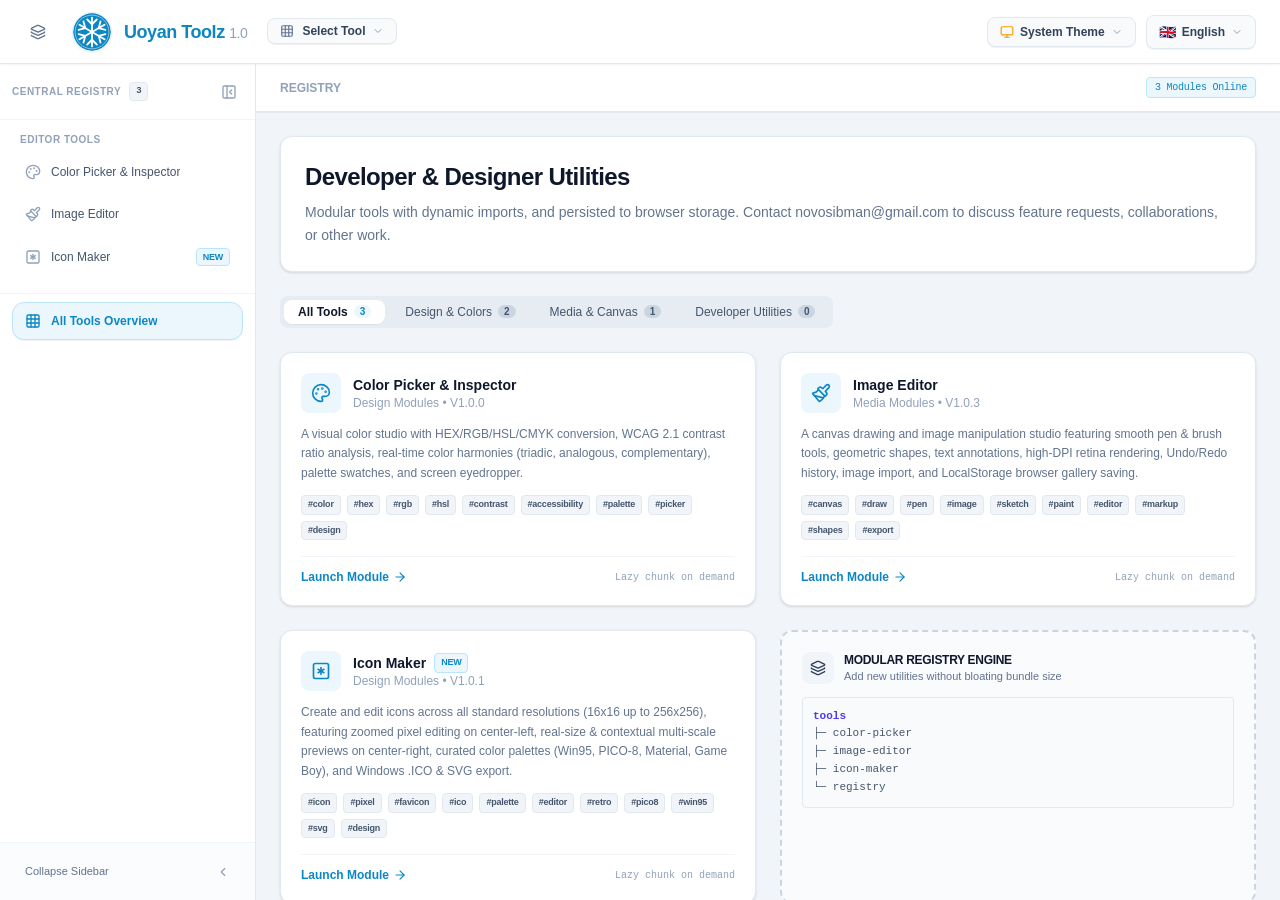
==== commit 755965a4: "Added verification for Yandex 2" ====
--- a/index.html
+++ b/index.html
@@ -2,6 +2,7 @@
 <html lang="en" class="h-full">
 <head>
 <meta charset="UTF-8" />
+<meta name="yandex-verification" content="b9f1d1fdd9bd8f7e" />
 <meta name="viewport" content="width=device-width, initial-scale=1.0" />
 <link rel="icon" type="image/svg+xml"
     href="data:image/svg+xml,%3Csvg xmlns='http://www.w3.org/2000/svg' viewBox='0 0 500 500'%3E%3Ccircle cx='250' cy='250' r='242' fill='%230C87C4'/%3E%3Ccircle cx='250' cy='250' r='240' stroke='%230C87C4' stroke-width='12' fill='none'/%3E%3Ccircle cx='250' cy='250' r='222' stroke='%23FFFFFF' stroke-width='6.5' fill='none'/%3E%3Cdefs%3E%3Cg id='arm'%3E%3Cline x1='250' y1='250' x2='250' y2='60' stroke='%23FFFFFF' stroke-width='24' stroke-linecap='round'/%3E%3Cline x1='250' y1='148' x2='186' y2='84' stroke='%23FFFFFF' stroke-width='24' stroke-linecap='round'/%3E%3Cline x1='250' y1='148' x2='314' y2='84' stroke='%23FFFFFF' stroke-width='24' stroke-linecap='round'/%3E%3C/g%3E%3C/defs%3E%3Cuse href='%23arm'/%3E%3Cuse href='%23arm' transform='rotate(60 250 250)'/%3E%3Cuse href='%23arm' transform='rotate(120 250 250)'/%3E%3Cuse href='%23arm' transform='rotate(180 250 250)'/%3E%3Cuse href='%23arm' transform='rotate(240 250 250)'/%3E%3Cuse href='%23arm' transform='rotate(300 250 250)'/%3E%3C/svg%3E" />
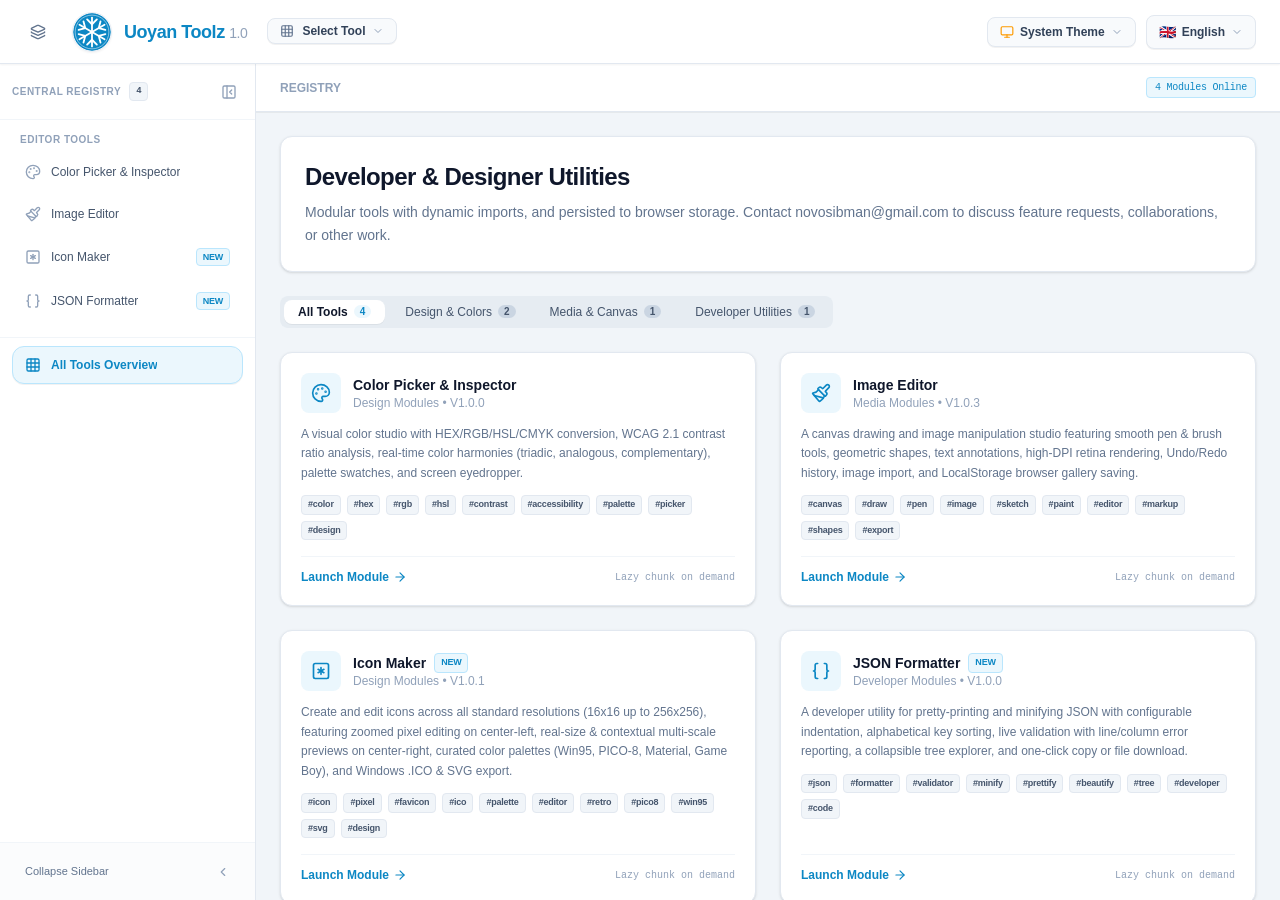
==== commit 3fc66df5: "New tool added and misc corrections" ====
--- a/index.html
+++ b/index.html
@@ -6,15 +6,15 @@
 <meta name="viewport" content="width=device-width, initial-scale=1.0" />
 <link rel="icon" type="image/svg+xml"
     href="data:image/svg+xml,%3Csvg xmlns='http://www.w3.org/2000/svg' viewBox='0 0 500 500'%3E%3Ccircle cx='250' cy='250' r='242' fill='%230C87C4'/%3E%3Ccircle cx='250' cy='250' r='240' stroke='%230C87C4' stroke-width='12' fill='none'/%3E%3Ccircle cx='250' cy='250' r='222' stroke='%23FFFFFF' stroke-width='6.5' fill='none'/%3E%3Cdefs%3E%3Cg id='arm'%3E%3Cline x1='250' y1='250' x2='250' y2='60' stroke='%23FFFFFF' stroke-width='24' stroke-linecap='round'/%3E%3Cline x1='250' y1='148' x2='186' y2='84' stroke='%23FFFFFF' stroke-width='24' stroke-linecap='round'/%3E%3Cline x1='250' y1='148' x2='314' y2='84' stroke='%23FFFFFF' stroke-width='24' stroke-linecap='round'/%3E%3C/g%3E%3C/defs%3E%3Cuse href='%23arm'/%3E%3Cuse href='%23arm' transform='rotate(60 250 250)'/%3E%3Cuse href='%23arm' transform='rotate(120 250 250)'/%3E%3Cuse href='%23arm' transform='rotate(180 250 250)'/%3E%3Cuse href='%23arm' transform='rotate(240 250 250)'/%3E%3Cuse href='%23arm' transform='rotate(300 250 250)'/%3E%3C/svg%3E" />
-<title>Uoyan ToolZ</title>
+<title>Uoyan Toolz</title>
 <meta name="description"
     content="Free online web tools platform which includes color picker, image editor, icon maker" />
 <meta name="author" content="Ruslan Shcherbakov" />
 <meta name="robots" content="index, follow" />
 <meta name="keywords"
-    content="free image editor, free icon maker, free icon editor, free color picker, hex в rgb, rgb to smyk, редактор фото онлайн, редактор картинок онлайн, редактор иконок онлайн, обрезка фото онлайн" />
-  <script type="module" crossorigin src="./assets/index-BVF4UQmm.js"></script>
-  <link rel="stylesheet" crossorigin href="./assets/index-B_D5Sdzn.css">
+    content="Uoyan Toolz, Уоян Тулз, free image editor, free icon maker, free icon editor, free color picker, hex в rgb, rgb to smyk, JSON formatter, JSON validator, редактор фото онлайн, редактор картинок онлайн, редактор иконок онлайн, обрезка фото онлайн" />
+  <script type="module" crossorigin src="./assets/index-DJaKJ0XQ.js"></script>
+  <link rel="stylesheet" crossorigin href="./assets/index-C7ELWySv.css">
 </head>
 <body class="h-full bg-[#F8FAFC]">
     <div id="root" class="h-full"></div>
--- a/assets/index-C7ELWySv.css
+++ b/assets/index-C7ELWySv.css
@@ -0,0 +1 @@
+@layer properties{@supports (((-webkit-hyphens:none)) and (not (margin-trim:inline))) or ((-moz-orient:inline) and (not (color:rgb(from red r g b)))){*,:before,:after,::backdrop{--tw-translate-x:0;--tw-translate-y:0;--tw-translate-z:0;--tw-scale-x:1;--tw-scale-y:1;--tw-scale-z:1;--tw-rotate-x:initial;--tw-rotate-y:initial;--tw-rotate-z:initial;--tw-skew-x:initial;--tw-skew-y:initial;--tw-space-y-reverse:0;--tw-divide-y-reverse:0;--tw-border-style:solid;--tw-gradient-position:initial;--tw-gradient-from:#0000;--tw-gradient-via:#0000;--tw-gradient-to:#0000;--tw-gradient-stops:initial;--tw-gradient-via-stops:initial;--tw-gradient-from-position:0%;--tw-gradient-via-position:50%;--tw-gradient-to-position:100%;--tw-leading:initial;--tw-font-weight:initial;--tw-tracking:initial;--tw-ordinal:initial;--tw-slashed-zero:initial;--tw-numeric-figure:initial;--tw-numeric-spacing:initial;--tw-numeric-fraction:initial;--tw-shadow:0 0 #0000;--tw-shadow-color:initial;--tw-shadow-alpha:100%;--tw-inset-shadow:0 0 #0000;--tw-inset-shadow-color:initial;--tw-inset-shadow-alpha:100%;--tw-ring-color:initial;--tw-ring-shadow:0 0 #0000;--tw-inset-ring-color:initial;--tw-inset-ring-shadow:0 0 #0000;--tw-ring-inset:initial;--tw-ring-offset-width:0px;--tw-ring-offset-color:#fff;--tw-ring-offset-shadow:0 0 #0000;--tw-outline-style:solid;--tw-blur:initial;--tw-brightness:initial;--tw-contrast:initial;--tw-grayscale:initial;--tw-hue-rotate:initial;--tw-invert:initial;--tw-opacity:initial;--tw-saturate:initial;--tw-sepia:initial;--tw-drop-shadow:initial;--tw-drop-shadow-color:initial;--tw-drop-shadow-alpha:100%;--tw-drop-shadow-size:initial;--tw-backdrop-blur:initial;--tw-backdrop-brightness:initial;--tw-backdrop-contrast:initial;--tw-backdrop-grayscale:initial;--tw-backdrop-hue-rotate:initial;--tw-backdrop-invert:initial;--tw-backdrop-opacity:initial;--tw-backdrop-saturate:initial;--tw-backdrop-sepia:initial;--tw-duration:initial;--tw-ease:initial}}}@layer theme{:root,:host{--font-sans:-apple-system, BlinkMacSystemFont, "Segoe UI", Roboto, "Helvetica Neue", "Noto Sans", Arial, sans-serif, "Apple Color Emoji", "Segoe UI Emoji", "Segoe UI Symbol", "Noto Color Emoji";--font-mono:ui-monospace, SFMono-Regular, Menlo, Monaco, Consolas, "Liberation Mono", "Courier New", monospace;--color-orange-500:oklch(70.5% .213 47.604);--color-amber-50:oklch(98.7% .022 95.277);--color-amber-200:oklch(92.4% .12 95.746);--color-amber-300:oklch(87.9% .169 91.605);--color-amber-400:oklch(82.8% .189 84.429);--color-amber-500:oklch(76.9% .188 70.08);--color-amber-600:oklch(66.6% .179 58.318);--color-amber-700:oklch(55.5% .163 48.998);--color-amber-800:oklch(47.3% .137 46.201);--color-amber-900:oklch(41.4% .112 45.904);--color-amber-950:oklch(27.9% .077 45.635);--color-yellow-600:oklch(68.1% .162 75.834);--color-yellow-700:oklch(55.4% .135 66.442);--color-emerald-50:oklch(97.9% .021 166.113);--color-emerald-200:oklch(90.5% .093 164.15);--color-emerald-300:oklch(84.5% .143 164.978);--color-emerald-400:oklch(76.5% .177 163.223);--color-emerald-500:oklch(69.6% .17 162.48);--color-emerald-600:oklch(59.6% .145 163.225);--color-emerald-700:oklch(50.8% .118 165.612);--color-emerald-900:oklch(37.8% .077 168.94);--color-emerald-950:oklch(26.2% .051 172.552);--color-teal-500:oklch(70.4% .14 182.503);--color-cyan-500:oklch(71.5% .143 215.221);--color-cyan-600:oklch(60.9% .126 221.723);--color-sky-50:oklch(97.7% .013 236.62);--color-sky-200:oklch(90.1% .058 230.902);--color-sky-300:oklch(82.8% .111 230.318);--color-sky-400:oklch(74.6% .16 232.661);--color-sky-500:oklch(68.5% .169 237.323);--color-sky-700:oklch(50% .134 242.749);--color-sky-800:oklch(44.3% .11 240.79);--color-sky-950:oklch(29.3% .066 243.157);--color-blue-600:oklch(54.6% .245 262.881);--color-indigo-50:oklch(96.2% .018 272.314);--color-indigo-100:oklch(93% .034 272.788);--color-indigo-200:oklch(87% .065 274.039);--color-indigo-300:oklch(78.5% .115 274.713);--color-indigo-400:oklch(67.3% .182 276.935);--color-indigo-500:oklch(58.5% .233 277.117);--color-indigo-600:oklch(51.1% .262 276.966);--color-indigo-700:oklch(45.7% .24 277.023);--color-indigo-900:oklch(35.9% .144 278.697);--color-indigo-950:oklch(25.7% .09 281.288);--color-violet-500:oklch(60.6% .25 292.717);--color-violet-600:oklch(54.1% .281 293.009);--color-purple-500:oklch(62.7% .265 303.9);--color-purple-600:oklch(55.8% .288 302.321);--color-fuchsia-600:oklch(59.1% .293 322.896);--color-pink-500:oklch(65.6% .241 354.308);--color-rose-50:oklch(96.9% .015 12.422);--color-rose-100:oklch(94.1% .03 12.58);--color-rose-200:oklch(89.2% .058 10.001);--color-rose-300:oklch(81% .117 11.638);--color-rose-400:oklch(71.2% .194 13.428);--color-rose-500:oklch(64.5% .246 16.439);--color-rose-600:oklch(58.6% .253 17.585);--color-rose-700:oklch(51.4% .222 16.935);--color-rose-800:oklch(45.5% .188 13.697);--color-rose-900:oklch(41% .159 10.272);--color-rose-950:oklch(27.1% .105 12.094);--color-slate-50:oklch(98.4% .003 247.858);--color-slate-100:oklch(96.8% .007 247.896);--color-slate-200:oklch(92.9% .013 255.508);--color-slate-300:oklch(86.9% .022 252.894);--color-slate-400:oklch(70.4% .04 256.788);--color-slate-500:oklch(55.4% .046 257.417);--color-slate-600:oklch(44.6% .043 257.281);--color-slate-700:oklch(37.2% .044 257.287);--color-slate-800:oklch(27.9% .041 260.031);--color-slate-900:oklch(20.8% .042 265.755);--color-slate-950:oklch(12.9% .042 264.695);--color-zinc-800:oklch(27.4% .006 286.033);--color-stone-600:oklch(44.4% .011 73.639);--color-black:#000;--color-white:#fff;--spacing:.25rem;--container-xs:20rem;--container-sm:24rem;--container-md:28rem;--container-xl:36rem;--container-2xl:42rem;--container-3xl:48rem;--container-4xl:56rem;--container-5xl:64rem;--text-xs:.75rem;--text-xs--line-height:calc(1 / .75);--text-sm:.875rem;--text-sm--line-height:calc(1.25 / .875);--text-base:1rem;--text-base--line-height: 1.5 ;--text-lg:1.125rem;--text-lg--line-height:calc(1.75 / 1.125);--text-xl:1.25rem;--text-xl--line-height:calc(1.75 / 1.25);--text-2xl:1.5rem;--text-2xl--line-height:calc(2 / 1.5);--text-3xl:1.875rem;--text-3xl--line-height: 1.2 ;--font-weight-normal:400;--font-weight-medium:500;--font-weight-semibold:600;--font-weight-bold:700;--font-weight-black:900;--tracking-tight:-.025em;--tracking-wider:.05em;--leading-tight:1.25;--leading-relaxed:1.625;--radius-xs:.125rem;--radius-md:.375rem;--radius-lg:.5rem;--radius-xl:.75rem;--radius-2xl:1rem;--drop-shadow-xs:0 1px 1px #0000000d;--ease-out:cubic-bezier(0, 0, .2, 1);--ease-in-out:cubic-bezier(.4, 0, .2, 1);--animate-spin:spin 1s linear infinite;--animate-pulse:pulse 2s cubic-bezier(.4, 0, .6, 1) infinite;--blur-xs:4px;--blur-sm:8px;--blur-md:12px;--default-transition-duration:.15s;--default-transition-timing-function:cubic-bezier(.4, 0, .2, 1);--default-font-family:var(--font-sans);--default-mono-font-family:var(--font-mono)}}@layer base{*,:after,:before,::backdrop{box-sizing:border-box;border:0 solid;margin:0;padding:0}::file-selector-button{box-sizing:border-box;border:0 solid;margin:0;padding:0}html,:host{-webkit-text-size-adjust:100%;-moz-tab-size:4;tab-size:4;line-height:1.5;font-family:var(--default-font-family,-apple-system, BlinkMacSystemFont, "Segoe UI", Roboto, "Helvetica Neue", "Noto Sans", Arial, sans-serif, "Apple Color Emoji", "Segoe UI Emoji", "Segoe UI Symbol", "Noto Color Emoji");font-feature-settings:var(--default-font-feature-settings,normal);font-variation-settings:var(--default-font-variation-settings,normal);-webkit-tap-highlight-color:transparent}hr{height:0;color:inherit;border-top-width:1px}abbr:where([title]){-webkit-text-decoration:underline dotted;text-decoration:underline dotted}h1,h2,h3,h4,h5,h6{font-size:inherit;font-weight:inherit}a{color:inherit;-webkit-text-decoration:inherit;text-decoration:inherit}b,strong{font-weight:bolder}code,kbd,samp,pre{font-family:var(--default-mono-font-family,ui-monospace, SFMono-Regular, Menlo, Monaco, Consolas, "Liberation Mono", "Courier New", monospace);font-feature-settings:var(--default-mono-font-feature-settings,normal);font-variation-settings:var(--default-mono-font-variation-settings,normal);font-size:1em}small{font-size:80%}sub,sup{vertical-align:baseline;font-size:75%;line-height:0;position:relative}sub{bottom:-.25em}sup{top:-.5em}table{text-indent:0;border-color:inherit;border-collapse:collapse}:-moz-focusring:where(:not(iframe)){outline:auto}progress{vertical-align:baseline}summary{display:list-item}ol,ul,menu{list-style:none}img,svg,video,canvas,audio,iframe,embed,object{vertical-align:middle;display:block}img,video{max-width:100%;height:auto}button,input,select,optgroup,textarea{font:inherit;font-feature-settings:inherit;font-variation-settings:inherit;letter-spacing:inherit;color:inherit;opacity:1;background-color:#0000;border-radius:0}::file-selector-button{font:inherit;font-feature-settings:inherit;font-variation-settings:inherit;letter-spacing:inherit;color:inherit;opacity:1;background-color:#0000;border-radius:0}:where(select:is([multiple],[size])) optgroup{font-weight:bolder}:where(select:is([multiple],[size])) optgroup option{padding-inline-start:20px}::file-selector-button{margin-inline-end:4px}::placeholder{opacity:1}@supports (not ((-webkit-appearance:-apple-pay-button))) or (contain-intrinsic-size:1px){::placeholder{color:currentColor}@supports (color:color-mix(in lab,red,red)){::placeholder{color:color-mix(in oklab,currentcolor 50%,transparent)}}}textarea{resize:vertical}::-webkit-search-decoration{-webkit-appearance:none}::-webkit-date-and-time-value{min-height:1lh;text-align:inherit}::-webkit-datetime-edit{display:inline-flex}::-webkit-datetime-edit-fields-wrapper{padding:0}::-webkit-datetime-edit{padding-block:0}::-webkit-datetime-edit-year-field{padding-block:0}::-webkit-datetime-edit-month-field{padding-block:0}::-webkit-datetime-edit-day-field{padding-block:0}::-webkit-datetime-edit-hour-field{padding-block:0}::-webkit-datetime-edit-minute-field{padding-block:0}::-webkit-datetime-edit-second-field{padding-block:0}::-webkit-datetime-edit-millisecond-field{padding-block:0}::-webkit-datetime-edit-meridiem-field{padding-block:0}::-webkit-calendar-picker-indicator{line-height:1}:-moz-ui-invalid{box-shadow:none}button,input:where([type=button],[type=reset],[type=submit]){-webkit-appearance:button;-moz-appearance:button;appearance:button}::file-selector-button{-webkit-appearance:button;-moz-appearance:button;appearance:button}::-webkit-inner-spin-button{height:auto}::-webkit-outer-spin-button{height:auto}[hidden]:where(:not([hidden=until-found])){display:none!important}}@layer components;@layer utilities{.pointer-events-auto{pointer-events:auto}.pointer-events-none{pointer-events:none}.visible{visibility:visible}.absolute{position:absolute}.fixed{position:fixed}.relative{position:relative}.sticky{position:sticky}.inset-0{top:0;right:0;bottom:0;left:0}.inset-y-0{inset-block:0}.-top-1{top:calc(var(--spacing) * -1)}.-top-1\.5{top:calc(var(--spacing) * -1.5)}.-top-4{top:calc(var(--spacing) * -4)}.-top-5{top:calc(var(--spacing) * -5)}.-top-6{top:calc(var(--spacing) * -6)}.top-0{top:0}.top-1\.5{top:calc(var(--spacing) * 1.5)}.top-1\/2{top:50%}.top-2{top:calc(var(--spacing) * 2)}.top-3{top:calc(var(--spacing) * 3)}.top-16{top:calc(var(--spacing) * 16)}.top-full{top:100%}.-right-1{right:calc(var(--spacing) * -1)}.-right-1\.5{right:calc(var(--spacing) * -1.5)}.right-0{right:0}.right-1\.5{right:calc(var(--spacing) * 1.5)}.right-2\.5{right:calc(var(--spacing) * 2.5)}.right-3{right:calc(var(--spacing) * 3)}.right-5{right:calc(var(--spacing) * 5)}.-bottom-1{bottom:calc(var(--spacing) * -1)}.-bottom-1\.5{bottom:calc(var(--spacing) * -1.5)}.-bottom-6{bottom:calc(var(--spacing) * -6)}.bottom-0{bottom:0}.bottom-2{bottom:calc(var(--spacing) * 2)}.bottom-3{bottom:calc(var(--spacing) * 3)}.bottom-5{bottom:calc(var(--spacing) * 5)}.bottom-full{bottom:100%}.-left-1{left:calc(var(--spacing) * -1)}.-left-1\.5{left:calc(var(--spacing) * -1.5)}.left-0{left:0}.left-1\/2{left:50%}.left-3{left:calc(var(--spacing) * 3)}.z-10{z-index:10}.z-20{z-index:20}.z-25{z-index:25}.z-28{z-index:28}.z-30{z-index:30}.z-40{z-index:40}.z-50{z-index:50}.z-\[70\]{z-index:70}.container{width:100%}@media(min-width:40rem){.container{max-width:40rem}}@media(min-width:48rem){.container{max-width:48rem}}@media(min-width:64rem){.container{max-width:64rem}}@media(min-width:80rem){.container{max-width:80rem}}@media(min-width:96rem){.container{max-width:96rem}}.mx-0\.5{margin-inline:calc(var(--spacing) * .5)}.mx-1{margin-inline:var(--spacing)}.mx-auto{margin-inline:auto}.my-2\.5{margin-block:calc(var(--spacing) * 2.5)}.mt-0\.5{margin-top:calc(var(--spacing) * .5)}.mt-1{margin-top:var(--spacing)}.mt-1\.5{margin-top:calc(var(--spacing) * 1.5)}.mt-2{margin-top:calc(var(--spacing) * 2)}.mt-2\.5{margin-top:calc(var(--spacing) * 2.5)}.mr-1{margin-right:var(--spacing)}.mb-1{margin-bottom:var(--spacing)}.mb-1\.5{margin-bottom:calc(var(--spacing) * 1.5)}.mb-2{margin-bottom:calc(var(--spacing) * 2)}.mb-3{margin-bottom:calc(var(--spacing) * 3)}.-ml-0\.5{margin-left:calc(var(--spacing) * -.5)}.ml-1{margin-left:var(--spacing)}.ml-1\.5{margin-left:calc(var(--spacing) * 1.5)}.ml-2{margin-left:calc(var(--spacing) * 2)}.box-border{box-sizing:border-box}.line-clamp-1{-webkit-line-clamp:1;-webkit-box-orient:vertical;display:-webkit-box;overflow:hidden}.line-clamp-2{-webkit-line-clamp:2;-webkit-box-orient:vertical;display:-webkit-box;overflow:hidden}.block{display:block}.flex{display:flex}.grid{display:grid}.hidden{display:none}.inline{display:inline}.inline-block{display:inline-block}.inline-flex{display:inline-flex}.aspect-4\/3{aspect-ratio:4/3}.aspect-square{aspect-ratio:1}.h-0\.5{height:calc(var(--spacing) * .5)}.h-1{height:var(--spacing)}.h-1\.5{height:calc(var(--spacing) * 1.5)}.h-2{height:calc(var(--spacing) * 2)}.h-2\.5{height:calc(var(--spacing) * 2.5)}.h-3{height:calc(var(--spacing) * 3)}.h-3\.5{height:calc(var(--spacing) * 3.5)}.h-4{height:calc(var(--spacing) * 4)}.h-4\.5{height:calc(var(--spacing) * 4.5)}.h-5{height:calc(var(--spacing) * 5)}.h-6{height:calc(var(--spacing) * 6)}.h-8{height:calc(var(--spacing) * 8)}.h-10{height:calc(var(--spacing) * 10)}.h-12{height:calc(var(--spacing) * 12)}.h-14{height:calc(var(--spacing) * 14)}.h-16{height:calc(var(--spacing) * 16)}.h-20{height:calc(var(--spacing) * 20)}.h-32{height:calc(var(--spacing) * 32)}.h-36{height:calc(var(--spacing) * 36)}.h-56{height:calc(var(--spacing) * 56)}.h-\[180px\]{height:180px}.h-auto{height:auto}.h-full{height:100%}.h-px{height:1px}.h-screen{height:100vh}.max-h-44{max-height:calc(var(--spacing) * 44)}.max-h-60{max-height:calc(var(--spacing) * 60)}.max-h-80{max-height:calc(var(--spacing) * 80)}.max-h-\[75vh\]{max-height:75vh}.max-h-\[85vh\]{max-height:85vh}.max-h-\[90vh\]{max-height:90vh}.max-h-\[92vh\]{max-height:92vh}.max-h-\[160px\]{max-height:160px}.max-h-\[220px\]{max-height:220px}.max-h-\[300px\]{max-height:300px}.max-h-\[360px\]{max-height:360px}.max-h-\[380px\]{max-height:380px}.max-h-\[520px\]{max-height:520px}.max-h-full{max-height:100%}.min-h-0{min-height:0}.min-h-\[120px\]{min-height:120px}.min-h-\[260px\]{min-height:260px}.min-h-\[280px\]{min-height:280px}.min-h-\[320px\]{min-height:320px}.min-h-\[360px\]{min-height:360px}.min-h-\[400px\]{min-height:400px}.min-h-\[480px\]{min-height:480px}.min-h-\[600px\]{min-height:600px}.w-0\.5{width:calc(var(--spacing) * .5)}.w-1{width:var(--spacing)}.w-1\.5{width:calc(var(--spacing) * 1.5)}.w-2{width:calc(var(--spacing) * 2)}.w-2\.5{width:calc(var(--spacing) * 2.5)}.w-2\/5{width:40%}.w-3{width:calc(var(--spacing) * 3)}.w-3\.5{width:calc(var(--spacing) * 3.5)}.w-4{width:calc(var(--spacing) * 4)}.w-4\.5{width:calc(var(--spacing) * 4.5)}.w-5{width:calc(var(--spacing) * 5)}.w-6{width:calc(var(--spacing) * 6)}.w-8{width:calc(var(--spacing) * 8)}.w-9{width:calc(var(--spacing) * 9)}.w-10{width:calc(var(--spacing) * 10)}.w-12{width:calc(var(--spacing) * 12)}.w-14{width:calc(var(--spacing) * 14)}.w-16{width:calc(var(--spacing) * 16)}.w-18{width:calc(var(--spacing) * 18)}.w-20{width:calc(var(--spacing) * 20)}.w-24{width:calc(var(--spacing) * 24)}.w-32{width:calc(var(--spacing) * 32)}.w-44{width:calc(var(--spacing) * 44)}.w-52{width:calc(var(--spacing) * 52)}.w-60{width:calc(var(--spacing) * 60)}.w-64{width:calc(var(--spacing) * 64)}.w-72{width:calc(var(--spacing) * 72)}.w-80{width:calc(var(--spacing) * 80)}.w-\[240px\]{width:240px}.w-\[330px\]{width:330px}.w-auto{width:auto}.w-fit{width:fit-content}.w-full{width:100%}.w-px{width:1px}.max-w-2xl{max-width:var(--container-2xl)}.max-w-3xl{max-width:var(--container-3xl)}.max-w-4xl{max-width:var(--container-4xl)}.max-w-5xl{max-width:var(--container-5xl)}.max-w-\[180px\]{max-width:180px}.max-w-\[220px\]{max-width:220px}.max-w-\[280px\]{max-width:280px}.max-w-full{max-width:100%}.max-w-md{max-width:var(--container-md)}.max-w-sm{max-width:var(--container-sm)}.max-w-xl{max-width:var(--container-xl)}.max-w-xs{max-width:var(--container-xs)}.min-w-0{min-width:0}.min-w-\[14px\]{min-width:14px}.min-w-\[28px\]{min-width:28px}.min-w-\[44px\]{min-width:44px}.min-w-\[90px\]{min-width:90px}.min-w-\[112px\]{min-width:112px}.min-w-\[180px\]{min-width:180px}.min-w-\[240px\]{min-width:240px}.flex-1{flex:1}.shrink-0{flex-shrink:0}.-translate-x-1\/2{--tw-translate-x: -50% ;translate:var(--tw-translate-x) var(--tw-translate-y)}.translate-x-0{--tw-translate-x:0px;translate:var(--tw-translate-x) var(--tw-translate-y)}.translate-x-1{--tw-translate-x:var(--spacing);translate:var(--tw-translate-x) var(--tw-translate-y)}.-translate-y-1\/2{--tw-translate-y: -50% ;translate:var(--tw-translate-x) var(--tw-translate-y)}.-translate-y-full{--tw-translate-y:-100%;translate:var(--tw-translate-x) var(--tw-translate-y)}.scale-110{--tw-scale-x:110%;--tw-scale-y:110%;--tw-scale-z:110%;scale:var(--tw-scale-x) var(--tw-scale-y)}.scale-115{--tw-scale-x:115%;--tw-scale-y:115%;--tw-scale-z:115%;scale:var(--tw-scale-x) var(--tw-scale-y)}.scale-125{--tw-scale-x:125%;--tw-scale-y:125%;--tw-scale-z:125%;scale:var(--tw-scale-x) var(--tw-scale-y)}.rotate-180{rotate:180deg}.transform{transform:var(--tw-rotate-x,) var(--tw-rotate-y,) var(--tw-rotate-z,) var(--tw-skew-x,) var(--tw-skew-y,)}.animate-pulse{animation:var(--animate-pulse)}.animate-spin{animation:var(--animate-spin)}.cursor-crosshair{cursor:crosshair}.cursor-default{cursor:default}.cursor-ew-resize{cursor:ew-resize}.cursor-grab{cursor:grab}.cursor-move{cursor:move}.cursor-nesw-resize{cursor:nesw-resize}.cursor-none{cursor:none}.cursor-ns-resize{cursor:ns-resize}.cursor-nwse-resize{cursor:nwse-resize}.cursor-pointer{cursor:pointer}.touch-none{touch-action:none}.resize{resize:both}.resize-none{resize:none}.resize-y{resize:vertical}.appearance-none{-webkit-appearance:none;-moz-appearance:none;appearance:none}.grid-cols-1{grid-template-columns:repeat(1,minmax(0,1fr))}.grid-cols-2{grid-template-columns:repeat(2,minmax(0,1fr))}.grid-cols-3{grid-template-columns:repeat(3,minmax(0,1fr))}.grid-cols-4{grid-template-columns:repeat(4,minmax(0,1fr))}.grid-cols-5{grid-template-columns:repeat(5,minmax(0,1fr))}.grid-cols-6{grid-template-columns:repeat(6,minmax(0,1fr))}.grid-cols-8{grid-template-columns:repeat(8,minmax(0,1fr))}.grid-cols-10{grid-template-columns:repeat(10,minmax(0,1fr))}.grid-cols-12{grid-template-columns:repeat(12,minmax(0,1fr))}.grid-rows-3{grid-template-rows:repeat(3,minmax(0,1fr))}.flex-col{flex-direction:column}.flex-col-reverse{flex-direction:column-reverse}.flex-row{flex-direction:row}.flex-row-reverse{flex-direction:row-reverse}.flex-nowrap{flex-wrap:nowrap}.flex-wrap{flex-wrap:wrap}.flex-wrap-reverse{flex-wrap:wrap-reverse}.items-baseline{align-items:baseline}.items-center{align-items:center}.items-end{align-items:flex-end}.items-start{align-items:flex-start}.items-stretch{align-items:stretch}.justify-around{justify-content:space-around}.justify-between{justify-content:space-between}.justify-center{justify-content:center}.justify-end{justify-content:flex-end}.justify-evenly{justify-content:space-evenly}.justify-start{justify-content:flex-start}.gap-0{gap:0}.gap-0\.5{gap:calc(var(--spacing) * .5)}.gap-1{gap:var(--spacing)}.gap-1\.5{gap:calc(var(--spacing) * 1.5)}.gap-2{gap:calc(var(--spacing) * 2)}.gap-2\.5{gap:calc(var(--spacing) * 2.5)}.gap-3{gap:calc(var(--spacing) * 3)}.gap-4{gap:calc(var(--spacing) * 4)}.gap-5{gap:calc(var(--spacing) * 5)}.gap-6{gap:calc(var(--spacing) * 6)}.gap-8{gap:calc(var(--spacing) * 8)}:where(.space-y-0\.5>:not(:last-child)){--tw-space-y-reverse:0;margin-block-start:calc(calc(var(--spacing) * .5) * var(--tw-space-y-reverse));margin-block-end:calc(calc(var(--spacing) * .5) * calc(1 - var(--tw-space-y-reverse)))}:where(.space-y-1>:not(:last-child)){--tw-space-y-reverse:0;margin-block-start:calc(var(--spacing) * var(--tw-space-y-reverse));margin-block-end:calc(var(--spacing) * calc(1 - var(--tw-space-y-reverse)))}:where(.space-y-1\.5>:not(:last-child)){--tw-space-y-reverse:0;margin-block-start:calc(calc(var(--spacing) * 1.5) * var(--tw-space-y-reverse));margin-block-end:calc(calc(var(--spacing) * 1.5) * calc(1 - var(--tw-space-y-reverse)))}:where(.space-y-2>:not(:last-child)){--tw-space-y-reverse:0;margin-block-start:calc(calc(var(--spacing) * 2) * var(--tw-space-y-reverse));margin-block-end:calc(calc(var(--spacing) * 2) * calc(1 - var(--tw-space-y-reverse)))}:where(.space-y-2\.5>:not(:last-child)){--tw-space-y-reverse:0;margin-block-start:calc(calc(var(--spacing) * 2.5) * var(--tw-space-y-reverse));margin-block-end:calc(calc(var(--spacing) * 2.5) * calc(1 - var(--tw-space-y-reverse)))}:where(.space-y-3>:not(:last-child)){--tw-space-y-reverse:0;margin-block-start:calc(calc(var(--spacing) * 3) * var(--tw-space-y-reverse));margin-block-end:calc(calc(var(--spacing) * 3) * calc(1 - var(--tw-space-y-reverse)))}:where(.space-y-4>:not(:last-child)){--tw-space-y-reverse:0;margin-block-start:calc(calc(var(--spacing) * 4) * var(--tw-space-y-reverse));margin-block-end:calc(calc(var(--spacing) * 4) * calc(1 - var(--tw-space-y-reverse)))}:where(.space-y-5>:not(:last-child)){--tw-space-y-reverse:0;margin-block-start:calc(calc(var(--spacing) * 5) * var(--tw-space-y-reverse));margin-block-end:calc(calc(var(--spacing) * 5) * calc(1 - var(--tw-space-y-reverse)))}:where(.space-y-6>:not(:last-child)){--tw-space-y-reverse:0;margin-block-start:calc(calc(var(--spacing) * 6) * var(--tw-space-y-reverse));margin-block-end:calc(calc(var(--spacing) * 6) * calc(1 - var(--tw-space-y-reverse)))}:where(.divide-y>:not(:last-child)){--tw-divide-y-reverse:0;border-bottom-style:var(--tw-border-style);border-top-style:var(--tw-border-style);border-top-width:calc(1px * var(--tw-divide-y-reverse));border-bottom-width:calc(1px * calc(1 - var(--tw-divide-y-reverse)))}:where(.divide-slate-100>:not(:last-child)){border-color:var(--color-slate-100)}.truncate{text-overflow:ellipsis;white-space:nowrap;overflow:hidden}.overflow-auto{overflow:auto}.overflow-hidden{overflow:hidden}.overflow-visible{overflow:visible}.overflow-x-auto{overflow-x:auto}.overflow-x-hidden{overflow-x:hidden}.overflow-y-auto{overflow-y:auto}.overscroll-contain{overscroll-behavior:contain}.rounded{border-radius:.25rem}.rounded-2xl{border-radius:var(--radius-2xl)}.rounded-\[1px\]{border-radius:1px}.rounded-full{border-radius:3.40282e38px}.rounded-lg{border-radius:var(--radius-lg)}.rounded-md{border-radius:var(--radius-md)}.rounded-none{border-radius:0}.rounded-xl{border-radius:var(--radius-xl)}.rounded-xs{border-radius:var(--radius-xs)}.rounded-r{border-top-right-radius:.25rem;border-bottom-right-radius:.25rem}.border{border-style:var(--tw-border-style);border-width:1px}.border-2{border-style:var(--tw-border-style);border-width:2px}.border-t{border-top-style:var(--tw-border-style);border-top-width:1px}.border-t-2{border-top-style:var(--tw-border-style);border-top-width:2px}.border-t-3{border-top-style:var(--tw-border-style);border-top-width:3px}.border-r{border-right-style:var(--tw-border-style);border-right-width:1px}.border-r-2{border-right-style:var(--tw-border-style);border-right-width:2px}.border-r-3{border-right-style:var(--tw-border-style);border-right-width:3px}.border-b{border-bottom-style:var(--tw-border-style);border-bottom-width:1px}.border-b-2{border-bottom-style:var(--tw-border-style);border-bottom-width:2px}.border-b-3{border-bottom-style:var(--tw-border-style);border-bottom-width:3px}.border-l{border-left-style:var(--tw-border-style);border-left-width:1px}.border-l-2{border-left-style:var(--tw-border-style);border-left-width:2px}.border-l-3{border-left-style:var(--tw-border-style);border-left-width:3px}.border-dashed{--tw-border-style:dashed;border-style:dashed}.border-\[\#0C87C4\]{border-color:#0c87c4}.border-\[\#0C87C4\]\/30{border-color:#0c87c44d}.border-\[\#0C87C4\]\/40{border-color:#0c87c466}.border-\[\#0C87C4\]\/50{border-color:#0c87c480}.border-\[\#BAE6FD\]{border-color:#bae6fd}.border-amber-200{border-color:var(--color-amber-200)}.border-amber-400{border-color:var(--color-amber-400)}.border-amber-500{border-color:var(--color-amber-500)}.border-amber-500\/40{border-color:#f99c0066}@supports (color:color-mix(in lab,red,red)){.border-amber-500\/40{border-color:color-mix(in oklab,var(--color-amber-500) 40%,transparent)}}.border-black\/10{border-color:#0000001a}@supports (color:color-mix(in lab,red,red)){.border-black\/10{border-color:color-mix(in oklab,var(--color-black) 10%,transparent)}}.border-black\/20{border-color:#0003}@supports (color:color-mix(in lab,red,red)){.border-black\/20{border-color:color-mix(in oklab,var(--color-black) 20%,transparent)}}.border-current{border-color:currentColor}.border-emerald-200{border-color:var(--color-emerald-200)}.border-emerald-500{border-color:var(--color-emerald-500)}.border-emerald-500\/40{border-color:#00bb7f66}@supports (color:color-mix(in lab,red,red)){.border-emerald-500\/40{border-color:color-mix(in oklab,var(--color-emerald-500) 40%,transparent)}}.border-indigo-100{border-color:var(--color-indigo-100)}.border-indigo-400{border-color:var(--color-indigo-400)}.border-indigo-500{border-color:var(--color-indigo-500)}.border-indigo-600{border-color:var(--color-indigo-600)}.border-rose-100{border-color:var(--color-rose-100)}.border-rose-200{border-color:var(--color-rose-200)}.border-rose-500{border-color:var(--color-rose-500)}.border-rose-500\/40{border-color:#ff235766}@supports (color:color-mix(in lab,red,red)){.border-rose-500\/40{border-color:color-mix(in oklab,var(--color-rose-500) 40%,transparent)}}.border-rose-500\/80{border-color:#ff2357cc}@supports (color:color-mix(in lab,red,red)){.border-rose-500\/80{border-color:color-mix(in oklab,var(--color-rose-500) 80%,transparent)}}.border-sky-200{border-color:var(--color-sky-200)}.border-sky-300{border-color:var(--color-sky-300)}.border-slate-100{border-color:var(--color-slate-100)}.border-slate-200{border-color:var(--color-slate-200)}.border-slate-200\/40{border-color:#e2e8f066}@supports (color:color-mix(in lab,red,red)){.border-slate-200\/40{border-color:color-mix(in oklab,var(--color-slate-200) 40%,transparent)}}.border-slate-200\/50{border-color:#e2e8f080}@supports (color:color-mix(in lab,red,red)){.border-slate-200\/50{border-color:color-mix(in oklab,var(--color-slate-200) 50%,transparent)}}.border-slate-200\/60{border-color:#e2e8f099}@supports (color:color-mix(in lab,red,red)){.border-slate-200\/60{border-color:color-mix(in oklab,var(--color-slate-200) 60%,transparent)}}.border-slate-200\/70{border-color:#e2e8f0b3}@supports (color:color-mix(in lab,red,red)){.border-slate-200\/70{border-color:color-mix(in oklab,var(--color-slate-200) 70%,transparent)}}.border-slate-200\/80{border-color:#e2e8f0cc}@supports (color:color-mix(in lab,red,red)){.border-slate-200\/80{border-color:color-mix(in oklab,var(--color-slate-200) 80%,transparent)}}.border-slate-200\/90{border-color:#e2e8f0e6}@supports (color:color-mix(in lab,red,red)){.border-slate-200\/90{border-color:color-mix(in oklab,var(--color-slate-200) 90%,transparent)}}.border-slate-300{border-color:var(--color-slate-300)}.border-slate-300\/80{border-color:#cad5e2cc}@supports (color:color-mix(in lab,red,red)){.border-slate-300\/80{border-color:color-mix(in oklab,var(--color-slate-300) 80%,transparent)}}.border-slate-400\/80{border-color:#90a1b9cc}@supports (color:color-mix(in lab,red,red)){.border-slate-400\/80{border-color:color-mix(in oklab,var(--color-slate-400) 80%,transparent)}}.border-slate-800{border-color:var(--color-slate-800)}.border-slate-900{border-color:var(--color-slate-900)}.border-transparent{border-color:#0000}.border-violet-500{border-color:var(--color-violet-500)}.border-white{border-color:var(--color-white)}.border-white\/35{border-color:#ffffff59}@supports (color:color-mix(in lab,red,red)){.border-white\/35{border-color:color-mix(in oklab,var(--color-white) 35%,transparent)}}.bg-\[\#0C87C4\]{background-color:#0c87c4}.bg-\[\#0C87C4\]\/5{background-color:#0c87c40d}.bg-\[\#0C87C4\]\/10{background-color:#0c87c41a}.bg-\[\#0C87C4\]\/15{background-color:#0c87c426}.bg-\[\#0C87C4\]\/20{background-color:#0c87c433}.bg-\[\#0C87C4\]\/30{background-color:#0c87c44d}.bg-\[\#0C87C4\]\/50{background-color:#0c87c480}.bg-\[\#0C87C4\]\/60{background-color:#0c87c499}.bg-\[\#EBF7FD\]{background-color:#ebf7fd}.bg-\[\#F1F5F9\]{background-color:#f1f5f9}.bg-\[\#F8FAFC\]{background-color:#f8fafc}.bg-amber-50{background-color:var(--color-amber-50)}.bg-amber-400\/20{background-color:#fcbb0033}@supports (color:color-mix(in lab,red,red)){.bg-amber-400\/20{background-color:color-mix(in oklab,var(--color-amber-400) 20%,transparent)}}.bg-amber-500{background-color:var(--color-amber-500)}.bg-amber-600{background-color:var(--color-amber-600)}.bg-amber-700{background-color:var(--color-amber-700)}.bg-black\/40{background-color:#0006}@supports (color:color-mix(in lab,red,red)){.bg-black\/40{background-color:color-mix(in oklab,var(--color-black) 40%,transparent)}}.bg-black\/60{background-color:#0009}@supports (color:color-mix(in lab,red,red)){.bg-black\/60{background-color:color-mix(in oklab,var(--color-black) 60%,transparent)}}.bg-blue-600{background-color:var(--color-blue-600)}.bg-cyan-500{background-color:var(--color-cyan-500)}.bg-cyan-600{background-color:var(--color-cyan-600)}.bg-emerald-50{background-color:var(--color-emerald-50)}.bg-emerald-500{background-color:var(--color-emerald-500)}.bg-emerald-500\/25{background-color:#00bb7f40}@supports (color:color-mix(in lab,red,red)){.bg-emerald-500\/25{background-color:color-mix(in oklab,var(--color-emerald-500) 25%,transparent)}}.bg-emerald-600{background-color:var(--color-emerald-600)}.bg-fuchsia-600{background-color:var(--color-fuchsia-600)}.bg-indigo-50{background-color:var(--color-indigo-50)}.bg-indigo-500\/10{background-color:#625fff1a}@supports (color:color-mix(in lab,red,red)){.bg-indigo-500\/10{background-color:color-mix(in oklab,var(--color-indigo-500) 10%,transparent)}}.bg-indigo-600{background-color:var(--color-indigo-600)}.bg-orange-500{background-color:var(--color-orange-500)}.bg-purple-600{background-color:var(--color-purple-600)}.bg-rose-50{background-color:var(--color-rose-50)}.bg-rose-100{background-color:var(--color-rose-100)}.bg-rose-500{background-color:var(--color-rose-500)}.bg-rose-500\/10{background-color:#ff23571a}@supports (color:color-mix(in lab,red,red)){.bg-rose-500\/10{background-color:color-mix(in oklab,var(--color-rose-500) 10%,transparent)}}.bg-rose-500\/20{background-color:#ff235733}@supports (color:color-mix(in lab,red,red)){.bg-rose-500\/20{background-color:color-mix(in oklab,var(--color-rose-500) 20%,transparent)}}.bg-rose-500\/80{background-color:#ff2357cc}@supports (color:color-mix(in lab,red,red)){.bg-rose-500\/80{background-color:color-mix(in oklab,var(--color-rose-500) 80%,transparent)}}.bg-rose-500\/90{background-color:#ff2357e6}@supports (color:color-mix(in lab,red,red)){.bg-rose-500\/90{background-color:color-mix(in oklab,var(--color-rose-500) 90%,transparent)}}.bg-rose-600{background-color:var(--color-rose-600)}.bg-sky-50{background-color:var(--color-sky-50)}.bg-sky-50\/50{background-color:#f0f9ff80}@supports (color:color-mix(in lab,red,red)){.bg-sky-50\/50{background-color:color-mix(in oklab,var(--color-sky-50) 50%,transparent)}}.bg-sky-50\/80{background-color:#f0f9ffcc}@supports (color:color-mix(in lab,red,red)){.bg-sky-50\/80{background-color:color-mix(in oklab,var(--color-sky-50) 80%,transparent)}}.bg-sky-500{background-color:var(--color-sky-500)}.bg-slate-50{background-color:var(--color-slate-50)}.bg-slate-50\/50{background-color:#f8fafc80}@supports (color:color-mix(in lab,red,red)){.bg-slate-50\/50{background-color:color-mix(in oklab,var(--color-slate-50) 50%,transparent)}}.bg-slate-50\/70{background-color:#f8fafcb3}@supports (color:color-mix(in lab,red,red)){.bg-slate-50\/70{background-color:color-mix(in oklab,var(--color-slate-50) 70%,transparent)}}.bg-slate-50\/80{background-color:#f8fafccc}@supports (color:color-mix(in lab,red,red)){.bg-slate-50\/80{background-color:color-mix(in oklab,var(--color-slate-50) 80%,transparent)}}.bg-slate-100{background-color:var(--color-slate-100)}.bg-slate-100\/80{background-color:#f1f5f9cc}@supports (color:color-mix(in lab,red,red)){.bg-slate-100\/80{background-color:color-mix(in oklab,var(--color-slate-100) 80%,transparent)}}.bg-slate-100\/90{background-color:#f1f5f9e6}@supports (color:color-mix(in lab,red,red)){.bg-slate-100\/90{background-color:color-mix(in oklab,var(--color-slate-100) 90%,transparent)}}.bg-slate-200{background-color:var(--color-slate-200)}.bg-slate-200\/50{background-color:#e2e8f080}@supports (color:color-mix(in lab,red,red)){.bg-slate-200\/50{background-color:color-mix(in oklab,var(--color-slate-200) 50%,transparent)}}.bg-slate-200\/60{background-color:#e2e8f099}@supports (color:color-mix(in lab,red,red)){.bg-slate-200\/60{background-color:color-mix(in oklab,var(--color-slate-200) 60%,transparent)}}.bg-slate-200\/70{background-color:#e2e8f0b3}@supports (color:color-mix(in lab,red,red)){.bg-slate-200\/70{background-color:color-mix(in oklab,var(--color-slate-200) 70%,transparent)}}.bg-slate-300{background-color:var(--color-slate-300)}.bg-slate-400{background-color:var(--color-slate-400)}.bg-slate-600{background-color:var(--color-slate-600)}.bg-slate-700{background-color:var(--color-slate-700)}.bg-slate-900{background-color:var(--color-slate-900)}.bg-slate-900\/50{background-color:#0f172b80}@supports (color:color-mix(in lab,red,red)){.bg-slate-900\/50{background-color:color-mix(in oklab,var(--color-slate-900) 50%,transparent)}}.bg-slate-900\/60{background-color:#0f172b99}@supports (color:color-mix(in lab,red,red)){.bg-slate-900\/60{background-color:color-mix(in oklab,var(--color-slate-900) 60%,transparent)}}.bg-slate-900\/90{background-color:#0f172be6}@supports (color:color-mix(in lab,red,red)){.bg-slate-900\/90{background-color:color-mix(in oklab,var(--color-slate-900) 90%,transparent)}}.bg-slate-950\/5{background-color:#0206180d}@supports (color:color-mix(in lab,red,red)){.bg-slate-950\/5{background-color:color-mix(in oklab,var(--color-slate-950) 5%,transparent)}}.bg-slate-950\/70{background-color:#020618b3}@supports (color:color-mix(in lab,red,red)){.bg-slate-950\/70{background-color:color-mix(in oklab,var(--color-slate-950) 70%,transparent)}}.bg-slate-950\/75{background-color:#020618bf}@supports (color:color-mix(in lab,red,red)){.bg-slate-950\/75{background-color:color-mix(in oklab,var(--color-slate-950) 75%,transparent)}}.bg-stone-600{background-color:var(--color-stone-600)}.bg-teal-500{background-color:var(--color-teal-500)}.bg-transparent{background-color:#0000}.bg-violet-600{background-color:var(--color-violet-600)}.bg-white{background-color:var(--color-white)}.bg-white\/20{background-color:#fff3}@supports (color:color-mix(in lab,red,red)){.bg-white\/20{background-color:color-mix(in oklab,var(--color-white) 20%,transparent)}}.bg-white\/30{background-color:#ffffff4d}@supports (color:color-mix(in lab,red,red)){.bg-white\/30{background-color:color-mix(in oklab,var(--color-white) 30%,transparent)}}.bg-white\/40{background-color:#fff6}@supports (color:color-mix(in lab,red,red)){.bg-white\/40{background-color:color-mix(in oklab,var(--color-white) 40%,transparent)}}.bg-white\/60{background-color:#fff9}@supports (color:color-mix(in lab,red,red)){.bg-white\/60{background-color:color-mix(in oklab,var(--color-white) 60%,transparent)}}.bg-white\/90{background-color:#ffffffe6}@supports (color:color-mix(in lab,red,red)){.bg-white\/90{background-color:color-mix(in oklab,var(--color-white) 90%,transparent)}}.bg-white\/95{background-color:#fffffff2}@supports (color:color-mix(in lab,red,red)){.bg-white\/95{background-color:color-mix(in oklab,var(--color-white) 95%,transparent)}}.bg-yellow-600{background-color:var(--color-yellow-600)}.bg-yellow-700{background-color:var(--color-yellow-700)}.bg-zinc-800{background-color:var(--color-zinc-800)}.bg-gradient-to-br{--tw-gradient-position:to bottom right in oklab;background-image:linear-gradient(var(--tw-gradient-stops))}.bg-gradient-to-r{--tw-gradient-position:to right in oklab;background-image:linear-gradient(var(--tw-gradient-stops))}.bg-gradient-to-t{--tw-gradient-position:to top in oklab;background-image:linear-gradient(var(--tw-gradient-stops))}.from-black{--tw-gradient-from:var(--color-black);--tw-gradient-stops:var(--tw-gradient-via-stops,var(--tw-gradient-position), var(--tw-gradient-from) var(--tw-gradient-from-position), var(--tw-gradient-to) var(--tw-gradient-to-position))}.from-sky-400{--tw-gradient-from:var(--color-sky-400);--tw-gradient-stops:var(--tw-gradient-via-stops,var(--tw-gradient-position), var(--tw-gradient-from) var(--tw-gradient-from-position), var(--tw-gradient-to) var(--tw-gradient-to-position))}.from-slate-200{--tw-gradient-from:var(--color-slate-200);--tw-gradient-stops:var(--tw-gradient-via-stops,var(--tw-gradient-position), var(--tw-gradient-from) var(--tw-gradient-from-position), var(--tw-gradient-to) var(--tw-gradient-to-position))}.from-white{--tw-gradient-from:var(--color-white);--tw-gradient-stops:var(--tw-gradient-via-stops,var(--tw-gradient-position), var(--tw-gradient-from) var(--tw-gradient-from-position), var(--tw-gradient-to) var(--tw-gradient-to-position))}.via-\[\#0C87C4\]{--tw-gradient-via:#0c87c4;--tw-gradient-via-stops:var(--tw-gradient-position), var(--tw-gradient-from) var(--tw-gradient-from-position), var(--tw-gradient-via) var(--tw-gradient-via-position), var(--tw-gradient-to) var(--tw-gradient-to-position);--tw-gradient-stops:var(--tw-gradient-via-stops)}.to-blue-600{--tw-gradient-to:var(--color-blue-600);--tw-gradient-stops:var(--tw-gradient-via-stops,var(--tw-gradient-position), var(--tw-gradient-from) var(--tw-gradient-from-position), var(--tw-gradient-to) var(--tw-gradient-to-position))}.to-slate-300{--tw-gradient-to:var(--color-slate-300);--tw-gradient-stops:var(--tw-gradient-via-stops,var(--tw-gradient-position), var(--tw-gradient-from) var(--tw-gradient-from-position), var(--tw-gradient-to) var(--tw-gradient-to-position))}.to-transparent{--tw-gradient-to:transparent;--tw-gradient-stops:var(--tw-gradient-via-stops,var(--tw-gradient-position), var(--tw-gradient-from) var(--tw-gradient-from-position), var(--tw-gradient-to) var(--tw-gradient-to-position))}.fill-current{fill:currentColor}.object-contain{object-fit:contain}.p-0{padding:0}.p-0\.5{padding:calc(var(--spacing) * .5)}.p-1{padding:var(--spacing)}.p-1\.5{padding:calc(var(--spacing) * 1.5)}.p-2{padding:calc(var(--spacing) * 2)}.p-2\.5{padding:calc(var(--spacing) * 2.5)}.p-3{padding:calc(var(--spacing) * 3)}.p-3\.5{padding:calc(var(--spacing) * 3.5)}.p-4{padding:calc(var(--spacing) * 4)}.p-5{padding:calc(var(--spacing) * 5)}.p-6{padding:calc(var(--spacing) * 6)}.p-8{padding:calc(var(--spacing) * 8)}.px-0\.5{padding-inline:calc(var(--spacing) * .5)}.px-1{padding-inline:var(--spacing)}.px-1\.5{padding-inline:calc(var(--spacing) * 1.5)}.px-2{padding-inline:calc(var(--spacing) * 2)}.px-2\.5{padding-inline:calc(var(--spacing) * 2.5)}.px-3{padding-inline:calc(var(--spacing) * 3)}.px-3\.5{padding-inline:calc(var(--spacing) * 3.5)}.px-4{padding-inline:calc(var(--spacing) * 4)}.px-5{padding-inline:calc(var(--spacing) * 5)}.px-6{padding-inline:calc(var(--spacing) * 6)}.py-0\.5{padding-block:calc(var(--spacing) * .5)}.py-1{padding-block:var(--spacing)}.py-1\.5{padding-block:calc(var(--spacing) * 1.5)}.py-2{padding-block:calc(var(--spacing) * 2)}.py-2\.5{padding-block:calc(var(--spacing) * 2.5)}.py-3{padding-block:calc(var(--spacing) * 3)}.py-3\.5{padding-block:calc(var(--spacing) * 3.5)}.py-4{padding-block:calc(var(--spacing) * 4)}.py-8{padding-block:calc(var(--spacing) * 8)}.py-12{padding-block:calc(var(--spacing) * 12)}.pt-0\.5{padding-top:calc(var(--spacing) * .5)}.pt-1{padding-top:var(--spacing)}.pt-1\.5{padding-top:calc(var(--spacing) * 1.5)}.pt-2{padding-top:calc(var(--spacing) * 2)}.pt-3{padding-top:calc(var(--spacing) * 3)}.pt-5{padding-top:calc(var(--spacing) * 5)}.pt-20{padding-top:calc(var(--spacing) * 20)}.pr-1{padding-right:var(--spacing)}.pr-2{padding-right:calc(var(--spacing) * 2)}.pr-3{padding-right:calc(var(--spacing) * 3)}.pr-9{padding-right:calc(var(--spacing) * 9)}.pb-1{padding-bottom:var(--spacing)}.pb-2{padding-bottom:calc(var(--spacing) * 2)}.pb-3{padding-bottom:calc(var(--spacing) * 3)}.pl-1{padding-left:var(--spacing)}.pl-2{padding-left:calc(var(--spacing) * 2)}.pl-3{padding-left:calc(var(--spacing) * 3)}.pl-3\.5{padding-left:calc(var(--spacing) * 3.5)}.pl-9{padding-left:calc(var(--spacing) * 9)}.text-center{text-align:center}.text-left{text-align:left}.text-right{text-align:right}.font-mono{font-family:var(--font-mono)}.font-sans{font-family:var(--font-sans)}.text-2xl{font-size:var(--text-2xl);line-height:var(--tw-leading,var(--text-2xl--line-height))}.text-base{font-size:var(--text-base);line-height:var(--tw-leading,var(--text-base--line-height))}.text-lg{font-size:var(--text-lg);line-height:var(--tw-leading,var(--text-lg--line-height))}.text-sm{font-size:var(--text-sm);line-height:var(--tw-leading,var(--text-sm--line-height))}.text-xl{font-size:var(--text-xl);line-height:var(--tw-leading,var(--text-xl--line-height))}.text-xs{font-size:var(--text-xs);line-height:var(--tw-leading,var(--text-xs--line-height))}.text-\[8px\]{font-size:8px}.text-\[9px\]{font-size:9px}.text-\[10px\]{font-size:10px}.text-\[11px\]{font-size:11px}.leading-6{--tw-leading:calc(var(--spacing) * 6);line-height:calc(var(--spacing) * 6)}.leading-relaxed{--tw-leading:var(--leading-relaxed);line-height:var(--leading-relaxed)}.leading-tight{--tw-leading:var(--leading-tight);line-height:var(--leading-tight)}.font-black{--tw-font-weight:var(--font-weight-black);font-weight:var(--font-weight-black)}.font-bold{--tw-font-weight:var(--font-weight-bold);font-weight:var(--font-weight-bold)}.font-medium{--tw-font-weight:var(--font-weight-medium);font-weight:var(--font-weight-medium)}.font-normal{--tw-font-weight:var(--font-weight-normal);font-weight:var(--font-weight-normal)}.font-semibold{--tw-font-weight:var(--font-weight-semibold);font-weight:var(--font-weight-semibold)}.tracking-tight{--tw-tracking:var(--tracking-tight);letter-spacing:var(--tracking-tight)}.tracking-wider{--tw-tracking:var(--tracking-wider);letter-spacing:var(--tracking-wider)}.break-words{overflow-wrap:break-word}.whitespace-nowrap{white-space:nowrap}.whitespace-pre-wrap{white-space:pre-wrap}.text-\[\#0C87C4\]{color:#0c87c4}.text-amber-300{color:var(--color-amber-300)}.text-amber-400{color:var(--color-amber-400)}.text-amber-500{color:var(--color-amber-500)}.text-amber-600{color:var(--color-amber-600)}.text-amber-700{color:var(--color-amber-700)}.text-amber-800{color:var(--color-amber-800)}.text-cyan-500{color:var(--color-cyan-500)}.text-emerald-300{color:var(--color-emerald-300)}.text-emerald-500{color:var(--color-emerald-500)}.text-emerald-600{color:var(--color-emerald-600)}.text-emerald-700{color:var(--color-emerald-700)}.text-indigo-500{color:var(--color-indigo-500)}.text-indigo-600{color:var(--color-indigo-600)}.text-indigo-700{color:var(--color-indigo-700)}.text-indigo-900{color:var(--color-indigo-900)}.text-pink-500{color:var(--color-pink-500)}.text-purple-500{color:var(--color-purple-500)}.text-rose-300{color:var(--color-rose-300)}.text-rose-500{color:var(--color-rose-500)}.text-rose-600{color:var(--color-rose-600)}.text-rose-700{color:var(--color-rose-700)}.text-sky-500{color:var(--color-sky-500)}.text-sky-950{color:var(--color-sky-950)}.text-slate-300{color:var(--color-slate-300)}.text-slate-300\/80{color:#cad5e2cc}@supports (color:color-mix(in lab,red,red)){.text-slate-300\/80{color:color-mix(in oklab,var(--color-slate-300) 80%,transparent)}}.text-slate-400{color:var(--color-slate-400)}.text-slate-500{color:var(--color-slate-500)}.text-slate-600{color:var(--color-slate-600)}.text-slate-700{color:var(--color-slate-700)}.text-slate-800{color:var(--color-slate-800)}.text-slate-900{color:var(--color-slate-900)}.text-violet-500{color:var(--color-violet-500)}.text-white{color:var(--color-white)}.text-white\/80{color:#fffc}@supports (color:color-mix(in lab,red,red)){.text-white\/80{color:color-mix(in oklab,var(--color-white) 80%,transparent)}}.capitalize{text-transform:capitalize}.lowercase{text-transform:lowercase}.uppercase{text-transform:uppercase}.italic{font-style:italic}.tabular-nums{--tw-numeric-spacing:tabular-nums;font-variant-numeric:var(--tw-ordinal,) var(--tw-slashed-zero,) var(--tw-numeric-figure,) var(--tw-numeric-spacing,) var(--tw-numeric-fraction,)}.antialiased{-webkit-font-smoothing:antialiased;-moz-osx-font-smoothing:grayscale}.accent-\[\#0C87C4\]{accent-color:#0c87c4}.accent-white{accent-color:var(--color-white)}.opacity-0{opacity:0}.opacity-25{opacity:.25}.opacity-60{opacity:.6}.opacity-70{opacity:.7}.opacity-80{opacity:.8}.opacity-90{opacity:.9}.shadow{--tw-shadow:0 1px 3px 0 var(--tw-shadow-color,#0000001a), 0 1px 2px -1px var(--tw-shadow-color,#0000001a);box-shadow:var(--tw-inset-shadow),var(--tw-inset-ring-shadow),var(--tw-ring-offset-shadow),var(--tw-ring-shadow),var(--tw-shadow)}.shadow-2xl{--tw-shadow:0 25px 50px -12px var(--tw-shadow-color,#00000040);box-shadow:var(--tw-inset-shadow),var(--tw-inset-ring-shadow),var(--tw-ring-offset-shadow),var(--tw-ring-shadow),var(--tw-shadow)}.shadow-2xs{--tw-shadow:0 1px var(--tw-shadow-color,#0000000d);box-shadow:var(--tw-inset-shadow),var(--tw-inset-ring-shadow),var(--tw-ring-offset-shadow),var(--tw-ring-shadow),var(--tw-shadow)}.shadow-\[0_0_0_1px_rgba\(255\,255\,255\,0\.7\)\]{--tw-shadow:0 0 0 1px var(--tw-shadow-color,#ffffffb3);box-shadow:var(--tw-inset-shadow),var(--tw-inset-ring-shadow),var(--tw-ring-offset-shadow),var(--tw-ring-shadow),var(--tw-shadow)}.shadow-\[0_0_2px_rgba\(0\,0\,0\,0\.6\)\]{--tw-shadow:0 0 2px var(--tw-shadow-color,#0009);box-shadow:var(--tw-inset-shadow),var(--tw-inset-ring-shadow),var(--tw-ring-offset-shadow),var(--tw-ring-shadow),var(--tw-shadow)}.shadow-\[0_0_2px_rgba\(0\,0\,0\,0\.8\)\]{--tw-shadow:0 0 2px var(--tw-shadow-color,#000c);box-shadow:var(--tw-inset-shadow),var(--tw-inset-ring-shadow),var(--tw-ring-offset-shadow),var(--tw-ring-shadow),var(--tw-shadow)}.shadow-inner{--tw-shadow:inset 0 2px 4px 0 var(--tw-shadow-color,#0000000d);box-shadow:var(--tw-inset-shadow),var(--tw-inset-ring-shadow),var(--tw-ring-offset-shadow),var(--tw-ring-shadow),var(--tw-shadow)}.shadow-lg{--tw-shadow:0 10px 15px -3px var(--tw-shadow-color,#0000001a), 0 4px 6px -4px var(--tw-shadow-color,#0000001a);box-shadow:var(--tw-inset-shadow),var(--tw-inset-ring-shadow),var(--tw-ring-offset-shadow),var(--tw-ring-shadow),var(--tw-shadow)}.shadow-md{--tw-shadow:0 4px 6px -1px var(--tw-shadow-color,#0000001a), 0 2px 4px -2px var(--tw-shadow-color,#0000001a);box-shadow:var(--tw-inset-shadow),var(--tw-inset-ring-shadow),var(--tw-ring-offset-shadow),var(--tw-ring-shadow),var(--tw-shadow)}.shadow-sm{--tw-shadow:0 1px 3px 0 var(--tw-shadow-color,#0000001a), 0 1px 2px -1px var(--tw-shadow-color,#0000001a);box-shadow:var(--tw-inset-shadow),var(--tw-inset-ring-shadow),var(--tw-ring-offset-shadow),var(--tw-ring-shadow),var(--tw-shadow)}.shadow-xl{--tw-shadow:0 20px 25px -5px var(--tw-shadow-color,#0000001a), 0 8px 10px -6px var(--tw-shadow-color,#0000001a);box-shadow:var(--tw-inset-shadow),var(--tw-inset-ring-shadow),var(--tw-ring-offset-shadow),var(--tw-ring-shadow),var(--tw-shadow)}.shadow-xs{--tw-shadow:0 1px 2px 0 var(--tw-shadow-color,#0000000d);box-shadow:var(--tw-inset-shadow),var(--tw-inset-ring-shadow),var(--tw-ring-offset-shadow),var(--tw-ring-shadow),var(--tw-shadow)}.ring,.ring-1{--tw-ring-shadow:var(--tw-ring-inset,) 0 0 0 calc(1px + var(--tw-ring-offset-width)) var(--tw-ring-color,currentcolor);box-shadow:var(--tw-inset-shadow),var(--tw-inset-ring-shadow),var(--tw-ring-offset-shadow),var(--tw-ring-shadow),var(--tw-shadow)}.ring-2{--tw-ring-shadow:var(--tw-ring-inset,) 0 0 0 calc(2px + var(--tw-ring-offset-width)) var(--tw-ring-color,currentcolor);box-shadow:var(--tw-inset-shadow),var(--tw-inset-ring-shadow),var(--tw-ring-offset-shadow),var(--tw-ring-shadow),var(--tw-shadow)}.ring-\[\#0C87C4\]{--tw-ring-color:#0c87c4}.ring-\[\#0C87C4\]\/30{--tw-ring-color:oklab(59.3861% -.0671205 -.113695/.3)}.ring-\[\#0C87C4\]\/40{--tw-ring-color:oklab(59.3861% -.0671205 -.113695/.4)}.ring-black\/20{--tw-ring-color:#0003}@supports (color:color-mix(in lab,red,red)){.ring-black\/20{--tw-ring-color:color-mix(in oklab, var(--color-black) 20%, transparent)}}.ring-black\/40{--tw-ring-color:#0006}@supports (color:color-mix(in lab,red,red)){.ring-black\/40{--tw-ring-color:color-mix(in oklab, var(--color-black) 40%, transparent)}}.ring-indigo-500{--tw-ring-color:var(--color-indigo-500)}.ring-purple-500{--tw-ring-color:var(--color-purple-500)}.ring-white{--tw-ring-color:var(--color-white)}.ring-white\/50{--tw-ring-color:#ffffff80}@supports (color:color-mix(in lab,red,red)){.ring-white\/50{--tw-ring-color:color-mix(in oklab, var(--color-white) 50%, transparent)}}.ring-white\/80{--tw-ring-color:#fffc}@supports (color:color-mix(in lab,red,red)){.ring-white\/80{--tw-ring-color:color-mix(in oklab, var(--color-white) 80%, transparent)}}.ring-offset-1{--tw-ring-offset-width:1px;--tw-ring-offset-shadow:var(--tw-ring-inset,) 0 0 0 var(--tw-ring-offset-width) var(--tw-ring-offset-color)}.outline{outline-style:var(--tw-outline-style);outline-width:1px}.blur{--tw-blur:blur(8px);filter:var(--tw-blur,) var(--tw-brightness,) var(--tw-contrast,) var(--tw-grayscale,) var(--tw-hue-rotate,) var(--tw-invert,) var(--tw-saturate,) var(--tw-sepia,) var(--tw-drop-shadow,)}.blur-xs{--tw-blur:blur(var(--blur-xs));filter:var(--tw-blur,) var(--tw-brightness,) var(--tw-contrast,) var(--tw-grayscale,) var(--tw-hue-rotate,) var(--tw-invert,) var(--tw-saturate,) var(--tw-sepia,) var(--tw-drop-shadow,)}.drop-shadow-xs{--tw-drop-shadow-size:drop-shadow(0 1px 1px var(--tw-drop-shadow-color,#0000000d));--tw-drop-shadow:drop-shadow(var(--drop-shadow-xs));filter:var(--tw-blur,) var(--tw-brightness,) var(--tw-contrast,) var(--tw-grayscale,) var(--tw-hue-rotate,) var(--tw-invert,) var(--tw-saturate,) var(--tw-sepia,) var(--tw-drop-shadow,)}.grayscale{--tw-grayscale:grayscale(100%);filter:var(--tw-blur,) var(--tw-brightness,) var(--tw-contrast,) var(--tw-grayscale,) var(--tw-hue-rotate,) var(--tw-invert,) var(--tw-saturate,) var(--tw-sepia,) var(--tw-drop-shadow,)}.invert{--tw-invert:invert(100%);filter:var(--tw-blur,) var(--tw-brightness,) var(--tw-contrast,) var(--tw-grayscale,) var(--tw-hue-rotate,) var(--tw-invert,) var(--tw-saturate,) var(--tw-sepia,) var(--tw-drop-shadow,)}.sepia{--tw-sepia:sepia(100%);filter:var(--tw-blur,) var(--tw-brightness,) var(--tw-contrast,) var(--tw-grayscale,) var(--tw-hue-rotate,) var(--tw-invert,) var(--tw-saturate,) var(--tw-sepia,) var(--tw-drop-shadow,)}.filter{filter:var(--tw-blur,) var(--tw-brightness,) var(--tw-contrast,) var(--tw-grayscale,) var(--tw-hue-rotate,) var(--tw-invert,) var(--tw-saturate,) var(--tw-sepia,) var(--tw-drop-shadow,)}.backdrop-blur-md{--tw-backdrop-blur:blur(var(--blur-md));-webkit-backdrop-filter:var(--tw-backdrop-blur,) var(--tw-backdrop-brightness,) var(--tw-backdrop-contrast,) var(--tw-backdrop-grayscale,) var(--tw-backdrop-hue-rotate,) var(--tw-backdrop-invert,) var(--tw-backdrop-opacity,) var(--tw-backdrop-saturate,) var(--tw-backdrop-sepia,);backdrop-filter:var(--tw-backdrop-blur,) var(--tw-backdrop-brightness,) var(--tw-backdrop-contrast,) var(--tw-backdrop-grayscale,) var(--tw-backdrop-hue-rotate,) var(--tw-backdrop-invert,) var(--tw-backdrop-opacity,) var(--tw-backdrop-saturate,) var(--tw-backdrop-sepia,)}.backdrop-blur-sm{--tw-backdrop-blur:blur(var(--blur-sm));-webkit-backdrop-filter:var(--tw-backdrop-blur,) var(--tw-backdrop-brightness,) var(--tw-backdrop-contrast,) var(--tw-backdrop-grayscale,) var(--tw-backdrop-hue-rotate,) var(--tw-backdrop-invert,) var(--tw-backdrop-opacity,) var(--tw-backdrop-saturate,) var(--tw-backdrop-sepia,);backdrop-filter:var(--tw-backdrop-blur,) var(--tw-backdrop-brightness,) var(--tw-backdrop-contrast,) var(--tw-backdrop-grayscale,) var(--tw-backdrop-hue-rotate,) var(--tw-backdrop-invert,) var(--tw-backdrop-opacity,) var(--tw-backdrop-saturate,) var(--tw-backdrop-sepia,)}.backdrop-blur-xs{--tw-backdrop-blur:blur(var(--blur-xs));-webkit-backdrop-filter:var(--tw-backdrop-blur,) var(--tw-backdrop-brightness,) var(--tw-backdrop-contrast,) var(--tw-backdrop-grayscale,) var(--tw-backdrop-hue-rotate,) var(--tw-backdrop-invert,) var(--tw-backdrop-opacity,) var(--tw-backdrop-saturate,) var(--tw-backdrop-sepia,);backdrop-filter:var(--tw-backdrop-blur,) var(--tw-backdrop-brightness,) var(--tw-backdrop-contrast,) var(--tw-backdrop-grayscale,) var(--tw-backdrop-hue-rotate,) var(--tw-backdrop-invert,) var(--tw-backdrop-opacity,) var(--tw-backdrop-saturate,) var(--tw-backdrop-sepia,)}.transition-\[left\,top\,width\,height\]{transition-property:left,top,width,height;transition-timing-function:var(--tw-ease,var(--default-transition-timing-function));transition-duration:var(--tw-duration,var(--default-transition-duration))}.transition-\[transform\]{transition-property:transform;transition-timing-function:var(--tw-ease,var(--default-transition-timing-function));transition-duration:var(--tw-duration,var(--default-transition-duration))}.transition-\[width\,transform\]{transition-property:width,transform;transition-timing-function:var(--tw-ease,var(--default-transition-timing-function));transition-duration:var(--tw-duration,var(--default-transition-duration))}.transition-all{transition-property:all;transition-timing-function:var(--tw-ease,var(--default-transition-timing-function));transition-duration:var(--tw-duration,var(--default-transition-duration))}.transition-colors{transition-property:color,background-color,border-color,outline-color,text-decoration-color,fill,stroke,--tw-gradient-from,--tw-gradient-via,--tw-gradient-to;transition-timing-function:var(--tw-ease,var(--default-transition-timing-function));transition-duration:var(--tw-duration,var(--default-transition-duration))}.transition-opacity{transition-property:opacity;transition-timing-function:var(--tw-ease,var(--default-transition-timing-function));transition-duration:var(--tw-duration,var(--default-transition-duration))}.transition-shadow{transition-property:box-shadow;transition-timing-function:var(--tw-ease,var(--default-transition-timing-function));transition-duration:var(--tw-duration,var(--default-transition-duration))}.transition-transform{transition-property:transform,translate,scale,rotate;transition-timing-function:var(--tw-ease,var(--default-transition-timing-function));transition-duration:var(--tw-duration,var(--default-transition-duration))}.duration-75{--tw-duration:75ms;transition-duration:75ms}.duration-100{--tw-duration:.1s;transition-duration:.1s}.duration-150{--tw-duration:.15s;transition-duration:.15s}.duration-200{--tw-duration:.2s;transition-duration:.2s}.ease-in-out{--tw-ease:var(--ease-in-out);transition-timing-function:var(--ease-in-out)}.ease-out{--tw-ease:var(--ease-out);transition-timing-function:var(--ease-out)}.select-none{-webkit-user-select:none;user-select:none}@media(hover:hover){.group-hover\:translate-x-0\.5:is(:where(.group):hover *){--tw-translate-x:calc(var(--spacing) * .5);translate:var(--tw-translate-x) var(--tw-translate-y)}.group-hover\:scale-105:is(:where(.group):hover *){--tw-scale-x:105%;--tw-scale-y:105%;--tw-scale-z:105%;scale:var(--tw-scale-x) var(--tw-scale-y)}.group-hover\:scale-110:is(:where(.group):hover *){--tw-scale-x:110%;--tw-scale-y:110%;--tw-scale-z:110%;scale:var(--tw-scale-x) var(--tw-scale-y)}.group-hover\:bg-\[\#0C87C4\]:is(:where(.group):hover *){background-color:#0c87c4}.group-hover\:text-\[\#0C87C4\]:is(:where(.group):hover *){color:#0c87c4}.group-hover\:text-slate-900:is(:where(.group):hover *){color:var(--color-slate-900)}.group-hover\:text-white:is(:where(.group):hover *){color:var(--color-white)}.group-hover\:opacity-100:is(:where(.group):hover *){opacity:1}}.selection\:bg-\[\#0C87C4\] ::selection{background-color:#0c87c4}.selection\:bg-\[\#0C87C4\]::selection{background-color:#0c87c4}.selection\:text-white ::selection{color:var(--color-white)}.selection\:text-white::selection{color:var(--color-white)}.placeholder\:text-slate-400::placeholder{color:var(--color-slate-400)}@media(hover:hover){.hover\:scale-105:hover{--tw-scale-x:105%;--tw-scale-y:105%;--tw-scale-z:105%;scale:var(--tw-scale-x) var(--tw-scale-y)}.hover\:scale-110:hover{--tw-scale-x:110%;--tw-scale-y:110%;--tw-scale-z:110%;scale:var(--tw-scale-x) var(--tw-scale-y)}.hover\:border-\[\#0C87C4\]:hover{border-color:#0c87c4}.hover\:border-indigo-300:hover{border-color:var(--color-indigo-300)}.hover\:border-slate-300:hover{border-color:var(--color-slate-300)}.hover\:bg-\[\#0C87C4\]\/5:hover{background-color:#0c87c40d}.hover\:bg-\[\#0C87C4\]\/10:hover{background-color:#0c87c41a}.hover\:bg-\[\#0C87C4\]\/15:hover{background-color:#0c87c426}.hover\:bg-\[\#0C87C4\]\/90:hover{background-color:#0c87c4e6}.hover\:bg-\[\#0a75ab\]:hover{background-color:#0a75ab}.hover\:bg-\[\#0972A7\]:hover{background-color:#0972a7}.hover\:bg-\[\#DDF0FA\]:hover{background-color:#ddf0fa}.hover\:bg-\[\#EBF7FD\]:hover{background-color:#ebf7fd}.hover\:bg-amber-700:hover{background-color:var(--color-amber-700)}.hover\:bg-emerald-700:hover{background-color:var(--color-emerald-700)}.hover\:bg-rose-50:hover{background-color:var(--color-rose-50)}.hover\:bg-rose-100:hover{background-color:var(--color-rose-100)}.hover\:bg-rose-200:hover{background-color:var(--color-rose-200)}.hover\:bg-rose-600:hover{background-color:var(--color-rose-600)}.hover\:bg-rose-700:hover{background-color:var(--color-rose-700)}.hover\:bg-slate-50:hover{background-color:var(--color-slate-50)}.hover\:bg-slate-100:hover{background-color:var(--color-slate-100)}.hover\:bg-slate-100\/80:hover{background-color:#f1f5f9cc}@supports (color:color-mix(in lab,red,red)){.hover\:bg-slate-100\/80:hover{background-color:color-mix(in oklab,var(--color-slate-100) 80%,transparent)}}.hover\:bg-slate-200:hover{background-color:var(--color-slate-200)}.hover\:bg-slate-200\/60:hover{background-color:#e2e8f099}@supports (color:color-mix(in lab,red,red)){.hover\:bg-slate-200\/60:hover{background-color:color-mix(in oklab,var(--color-slate-200) 60%,transparent)}}.hover\:bg-slate-200\/80:hover{background-color:#e2e8f0cc}@supports (color:color-mix(in lab,red,red)){.hover\:bg-slate-200\/80:hover{background-color:color-mix(in oklab,var(--color-slate-200) 80%,transparent)}}.hover\:bg-slate-300\/50:hover{background-color:#cad5e280}@supports (color:color-mix(in lab,red,red)){.hover\:bg-slate-300\/50:hover{background-color:color-mix(in oklab,var(--color-slate-300) 50%,transparent)}}.hover\:bg-white:hover{background-color:var(--color-white)}.hover\:bg-white\/30:hover{background-color:#ffffff4d}@supports (color:color-mix(in lab,red,red)){.hover\:bg-white\/30:hover{background-color:color-mix(in oklab,var(--color-white) 30%,transparent)}}.hover\:text-\[\#0C87C4\]:hover{color:#0c87c4}.hover\:text-emerald-700:hover{color:var(--color-emerald-700)}.hover\:text-rose-500:hover{color:var(--color-rose-500)}.hover\:text-rose-700:hover{color:var(--color-rose-700)}.hover\:text-slate-600:hover{color:var(--color-slate-600)}.hover\:text-slate-700:hover{color:var(--color-slate-700)}.hover\:text-slate-800:hover{color:var(--color-slate-800)}.hover\:text-slate-900:hover{color:var(--color-slate-900)}.hover\:text-white:hover{color:var(--color-white)}.hover\:underline:hover{text-decoration-line:underline}.hover\:opacity-100:hover{opacity:1}.hover\:shadow-md:hover{--tw-shadow:0 4px 6px -1px var(--tw-shadow-color,#0000001a), 0 2px 4px -2px var(--tw-shadow-color,#0000001a);box-shadow:var(--tw-inset-shadow),var(--tw-inset-ring-shadow),var(--tw-ring-offset-shadow),var(--tw-ring-shadow),var(--tw-shadow)}}.focus\:border-\[\#0C87C4\]:focus{border-color:#0c87c4}.focus\:border-indigo-400:focus{border-color:var(--color-indigo-400)}.focus\:bg-white:focus{background-color:var(--color-white)}.focus\:ring-2:focus{--tw-ring-shadow:var(--tw-ring-inset,) 0 0 0 calc(2px + var(--tw-ring-offset-width)) var(--tw-ring-color,currentcolor);box-shadow:var(--tw-inset-shadow),var(--tw-inset-ring-shadow),var(--tw-ring-offset-shadow),var(--tw-ring-shadow),var(--tw-shadow)}.focus\:ring-\[\#0C87C4\]:focus{--tw-ring-color:#0c87c4}.focus\:ring-\[\#0C87C4\]\/30:focus{--tw-ring-color:oklab(59.3861% -.0671205 -.113695/.3)}.focus\:ring-indigo-500\/40:focus{--tw-ring-color:#625fff66}@supports (color:color-mix(in lab,red,red)){.focus\:ring-indigo-500\/40:focus{--tw-ring-color:color-mix(in oklab, var(--color-indigo-500) 40%, transparent)}}.focus\:outline-hidden:focus{--tw-outline-style:none;outline-style:none}@media(forced-colors:active){.focus\:outline-hidden:focus{outline-offset:2px;outline:2px solid #0000}}.focus\:outline-none:focus{--tw-outline-style:none;outline-style:none}.active\:scale-95:active{--tw-scale-x:95%;--tw-scale-y:95%;--tw-scale-z:95%;scale:var(--tw-scale-x) var(--tw-scale-y)}.active\:cursor-grabbing:active{cursor:grabbing}.active\:bg-\[\#075F8C\]:active{background-color:#075f8c}.active\:bg-\[\#C9E7F6\]:active{background-color:#c9e7f6}.active\:bg-rose-800:active{background-color:var(--color-rose-800)}.active\:bg-slate-100:active{background-color:var(--color-slate-100)}.active\:bg-slate-200:active{background-color:var(--color-slate-200)}.disabled\:cursor-default:disabled{cursor:default}.disabled\:cursor-not-allowed:disabled{cursor:not-allowed}.disabled\:bg-slate-100:disabled{background-color:var(--color-slate-100)}.disabled\:opacity-30:disabled{opacity:.3}.disabled\:opacity-50:disabled{opacity:.5}@media(min-width:40rem){.sm\:top-full{top:100%}.sm\:bottom-auto{bottom:auto}.sm\:mt-1\.5{margin-top:calc(var(--spacing) * 1.5)}.sm\:mt-2{margin-top:calc(var(--spacing) * 2)}.sm\:block{display:block}.sm\:flex{display:flex}.sm\:hidden{display:none}.sm\:inline{display:inline}.sm\:inline-block{display:inline-block}.sm\:inline-flex{display:inline-flex}.sm\:min-h-\[360px\]{min-height:360px}.sm\:min-h-\[380px\]{min-height:380px}.sm\:w-16{width:calc(var(--spacing) * 16)}.sm\:w-18{width:calc(var(--spacing) * 18)}.sm\:w-20{width:calc(var(--spacing) * 20)}.sm\:w-24{width:calc(var(--spacing) * 24)}.sm\:w-\[350px\]{width:350px}.sm\:max-w-\[240px\]{max-width:240px}.sm\:grid-cols-2{grid-template-columns:repeat(2,minmax(0,1fr))}.sm\:grid-cols-3{grid-template-columns:repeat(3,minmax(0,1fr))}.sm\:grid-cols-4{grid-template-columns:repeat(4,minmax(0,1fr))}.sm\:grid-cols-8{grid-template-columns:repeat(8,minmax(0,1fr))}.sm\:flex-row{flex-direction:row}.sm\:items-center{align-items:center}.sm\:gap-2\.5{gap:calc(var(--spacing) * 2.5)}.sm\:gap-3{gap:calc(var(--spacing) * 3)}.sm\:gap-4{gap:calc(var(--spacing) * 4)}.sm\:gap-5{gap:calc(var(--spacing) * 5)}.sm\:p-3\.5{padding:calc(var(--spacing) * 3.5)}.sm\:p-4{padding:calc(var(--spacing) * 4)}.sm\:p-5{padding:calc(var(--spacing) * 5)}.sm\:p-6{padding:calc(var(--spacing) * 6)}.sm\:px-3{padding-inline:calc(var(--spacing) * 3)}.sm\:px-4{padding-inline:calc(var(--spacing) * 4)}.sm\:px-6{padding-inline:calc(var(--spacing) * 6)}.sm\:text-2xl{font-size:var(--text-2xl);line-height:var(--tw-leading,var(--text-2xl--line-height))}.sm\:text-3xl{font-size:var(--text-3xl);line-height:var(--tw-leading,var(--text-3xl--line-height))}.sm\:text-lg{font-size:var(--text-lg);line-height:var(--tw-leading,var(--text-lg--line-height))}.sm\:text-sm{font-size:var(--text-sm);line-height:var(--tw-leading,var(--text-sm--line-height))}}@media(min-width:48rem){.md\:block{display:block}.md\:flex{display:flex}.md\:inline{display:inline}.md\:inline-block{display:inline-block}.md\:grid-cols-2{grid-template-columns:repeat(2,minmax(0,1fr))}.md\:grid-cols-3{grid-template-columns:repeat(3,minmax(0,1fr))}.md\:grid-cols-10{grid-template-columns:repeat(10,minmax(0,1fr))}}@media(min-width:64rem){.lg\:col-span-5{grid-column:span 5/span 5}.lg\:col-span-6{grid-column:span 6/span 6}.lg\:col-span-7{grid-column:span 7/span 7}.lg\:flex{display:flex}.lg\:hidden{display:none}.lg\:w-56{width:calc(var(--spacing) * 56)}.lg\:w-80{width:calc(var(--spacing) * 80)}.lg\:grid-cols-12{grid-template-columns:repeat(12,minmax(0,1fr))}.lg\:flex-row{flex-direction:row}}@media(min-width:80rem){.xl\:col-span-5{grid-column:span 5/span 5}.xl\:col-span-7{grid-column:span 7/span 7}.xl\:inline{display:inline}.xl\:w-60{width:calc(var(--spacing) * 60)}.xl\:w-64{width:calc(var(--spacing) * 64)}.xl\:w-96{width:calc(var(--spacing) * 96)}}:where(.dark\:divide-slate-800:where(.dark,.dark *)>:not(:last-child)){border-color:var(--color-slate-800)}.dark\:border-\[\#0C87C4\]\/40:where(.dark,.dark *){border-color:#0c87c466}.dark\:border-amber-800\/50:where(.dark,.dark *){border-color:#953d0080}@supports (color:color-mix(in lab,red,red)){.dark\:border-amber-800\/50:where(.dark,.dark *){border-color:color-mix(in oklab,var(--color-amber-800) 50%,transparent)}}.dark\:border-amber-900\/50:where(.dark,.dark *){border-color:#7b330680}@supports (color:color-mix(in lab,red,red)){.dark\:border-amber-900\/50:where(.dark,.dark *){border-color:color-mix(in oklab,var(--color-amber-900) 50%,transparent)}}.dark\:border-emerald-900\/50:where(.dark,.dark *){border-color:#004e3b80}@supports (color:color-mix(in lab,red,red)){.dark\:border-emerald-900\/50:where(.dark,.dark *){border-color:color-mix(in oklab,var(--color-emerald-900) 50%,transparent)}}.dark\:border-indigo-400:where(.dark,.dark *){border-color:var(--color-indigo-400)}.dark\:border-indigo-900\/50:where(.dark,.dark *){border-color:#312c8580}@supports (color:color-mix(in lab,red,red)){.dark\:border-indigo-900\/50:where(.dark,.dark *){border-color:color-mix(in oklab,var(--color-indigo-900) 50%,transparent)}}.dark\:border-rose-900\/40:where(.dark,.dark *){border-color:#8b083666}@supports (color:color-mix(in lab,red,red)){.dark\:border-rose-900\/40:where(.dark,.dark *){border-color:color-mix(in oklab,var(--color-rose-900) 40%,transparent)}}.dark\:border-rose-900\/50:where(.dark,.dark *){border-color:#8b083680}@supports (color:color-mix(in lab,red,red)){.dark\:border-rose-900\/50:where(.dark,.dark *){border-color:color-mix(in oklab,var(--color-rose-900) 50%,transparent)}}.dark\:border-sky-700\/60:where(.dark,.dark *){border-color:#0069a499}@supports (color:color-mix(in lab,red,red)){.dark\:border-sky-700\/60:where(.dark,.dark *){border-color:color-mix(in oklab,var(--color-sky-700) 60%,transparent)}}.dark\:border-sky-800:where(.dark,.dark *){border-color:var(--color-sky-800)}.dark\:border-sky-800\/80:where(.dark,.dark *){border-color:#005986cc}@supports (color:color-mix(in lab,red,red)){.dark\:border-sky-800\/80:where(.dark,.dark *){border-color:color-mix(in oklab,var(--color-sky-800) 80%,transparent)}}.dark\:border-slate-600:where(.dark,.dark *){border-color:var(--color-slate-600)}.dark\:border-slate-700:where(.dark,.dark *){border-color:var(--color-slate-700)}.dark\:border-slate-700\/50:where(.dark,.dark *){border-color:#31415880}@supports (color:color-mix(in lab,red,red)){.dark\:border-slate-700\/50:where(.dark,.dark *){border-color:color-mix(in oklab,var(--color-slate-700) 50%,transparent)}}.dark\:border-slate-700\/60:where(.dark,.dark *){border-color:#31415899}@supports (color:color-mix(in lab,red,red)){.dark\:border-slate-700\/60:where(.dark,.dark *){border-color:color-mix(in oklab,var(--color-slate-700) 60%,transparent)}}.dark\:border-slate-700\/70:where(.dark,.dark *){border-color:#314158b3}@supports (color:color-mix(in lab,red,red)){.dark\:border-slate-700\/70:where(.dark,.dark *){border-color:color-mix(in oklab,var(--color-slate-700) 70%,transparent)}}.dark\:border-slate-700\/80:where(.dark,.dark *){border-color:#314158cc}@supports (color:color-mix(in lab,red,red)){.dark\:border-slate-700\/80:where(.dark,.dark *){border-color:color-mix(in oklab,var(--color-slate-700) 80%,transparent)}}.dark\:border-slate-700\/90:where(.dark,.dark *){border-color:#314158e6}@supports (color:color-mix(in lab,red,red)){.dark\:border-slate-700\/90:where(.dark,.dark *){border-color:color-mix(in oklab,var(--color-slate-700) 90%,transparent)}}.dark\:border-slate-800:where(.dark,.dark *){border-color:var(--color-slate-800)}.dark\:border-slate-800\/80:where(.dark,.dark *){border-color:#1d293dcc}@supports (color:color-mix(in lab,red,red)){.dark\:border-slate-800\/80:where(.dark,.dark *){border-color:color-mix(in oklab,var(--color-slate-800) 80%,transparent)}}.dark\:border-transparent:where(.dark,.dark *){border-color:#0000}.dark\:border-white:where(.dark,.dark *){border-color:var(--color-white)}.dark\:border-white\/10:where(.dark,.dark *){border-color:#ffffff1a}@supports (color:color-mix(in lab,red,red)){.dark\:border-white\/10:where(.dark,.dark *){border-color:color-mix(in oklab,var(--color-white) 10%,transparent)}}.dark\:border-white\/20:where(.dark,.dark *){border-color:#fff3}@supports (color:color-mix(in lab,red,red)){.dark\:border-white\/20:where(.dark,.dark *){border-color:color-mix(in oklab,var(--color-white) 20%,transparent)}}.dark\:bg-\[\#0C87C4\]\/20:where(.dark,.dark *){background-color:#0c87c433}.dark\:bg-\[\#0C87C4\]\/30:where(.dark,.dark *){background-color:#0c87c44d}.dark\:bg-\[\#38BDF8\]:where(.dark,.dark *){background-color:#38bdf8}.dark\:bg-amber-950\/30:where(.dark,.dark *){background-color:#4619014d}@supports (color:color-mix(in lab,red,red)){.dark\:bg-amber-950\/30:where(.dark,.dark *){background-color:color-mix(in oklab,var(--color-amber-950) 30%,transparent)}}.dark\:bg-amber-950\/60:where(.dark,.dark *){background-color:#46190199}@supports (color:color-mix(in lab,red,red)){.dark\:bg-amber-950\/60:where(.dark,.dark *){background-color:color-mix(in oklab,var(--color-amber-950) 60%,transparent)}}.dark\:bg-black\/20:where(.dark,.dark *){background-color:#0003}@supports (color:color-mix(in lab,red,red)){.dark\:bg-black\/20:where(.dark,.dark *){background-color:color-mix(in oklab,var(--color-black) 20%,transparent)}}.dark\:bg-black\/30:where(.dark,.dark *){background-color:#0000004d}@supports (color:color-mix(in lab,red,red)){.dark\:bg-black\/30:where(.dark,.dark *){background-color:color-mix(in oklab,var(--color-black) 30%,transparent)}}.dark\:bg-emerald-950\/60:where(.dark,.dark *){background-color:#002c2299}@supports (color:color-mix(in lab,red,red)){.dark\:bg-emerald-950\/60:where(.dark,.dark *){background-color:color-mix(in oklab,var(--color-emerald-950) 60%,transparent)}}.dark\:bg-indigo-950\/60:where(.dark,.dark *){background-color:#1e1a4d99}@supports (color:color-mix(in lab,red,red)){.dark\:bg-indigo-950\/60:where(.dark,.dark *){background-color:color-mix(in oklab,var(--color-indigo-950) 60%,transparent)}}.dark\:bg-indigo-950\/70:where(.dark,.dark *){background-color:#1e1a4db3}@supports (color:color-mix(in lab,red,red)){.dark\:bg-indigo-950\/70:where(.dark,.dark *){background-color:color-mix(in oklab,var(--color-indigo-950) 70%,transparent)}}.dark\:bg-rose-950\/40:where(.dark,.dark *){background-color:#4d021866}@supports (color:color-mix(in lab,red,red)){.dark\:bg-rose-950\/40:where(.dark,.dark *){background-color:color-mix(in oklab,var(--color-rose-950) 40%,transparent)}}.dark\:bg-rose-950\/50:where(.dark,.dark *){background-color:#4d021880}@supports (color:color-mix(in lab,red,red)){.dark\:bg-rose-950\/50:where(.dark,.dark *){background-color:color-mix(in oklab,var(--color-rose-950) 50%,transparent)}}.dark\:bg-rose-950\/60:where(.dark,.dark *){background-color:#4d021899}@supports (color:color-mix(in lab,red,red)){.dark\:bg-rose-950\/60:where(.dark,.dark *){background-color:color-mix(in oklab,var(--color-rose-950) 60%,transparent)}}.dark\:bg-sky-950:where(.dark,.dark *){background-color:var(--color-sky-950)}.dark\:bg-sky-950\/30:where(.dark,.dark *){background-color:#052f4a4d}@supports (color:color-mix(in lab,red,red)){.dark\:bg-sky-950\/30:where(.dark,.dark *){background-color:color-mix(in oklab,var(--color-sky-950) 30%,transparent)}}.dark\:bg-sky-950\/40:where(.dark,.dark *){background-color:#052f4a66}@supports (color:color-mix(in lab,red,red)){.dark\:bg-sky-950\/40:where(.dark,.dark *){background-color:color-mix(in oklab,var(--color-sky-950) 40%,transparent)}}.dark\:bg-sky-950\/60:where(.dark,.dark *){background-color:#052f4a99}@supports (color:color-mix(in lab,red,red)){.dark\:bg-sky-950\/60:where(.dark,.dark *){background-color:color-mix(in oklab,var(--color-sky-950) 60%,transparent)}}.dark\:bg-sky-950\/80:where(.dark,.dark *){background-color:#052f4acc}@supports (color:color-mix(in lab,red,red)){.dark\:bg-sky-950\/80:where(.dark,.dark *){background-color:color-mix(in oklab,var(--color-sky-950) 80%,transparent)}}.dark\:bg-slate-100\/95:where(.dark,.dark *){background-color:#f1f5f9f2}@supports (color:color-mix(in lab,red,red)){.dark\:bg-slate-100\/95:where(.dark,.dark *){background-color:color-mix(in oklab,var(--color-slate-100) 95%,transparent)}}.dark\:bg-slate-400:where(.dark,.dark *){background-color:var(--color-slate-400)}.dark\:bg-slate-700:where(.dark,.dark *){background-color:var(--color-slate-700)}.dark\:bg-slate-700\/70:where(.dark,.dark *){background-color:#314158b3}@supports (color:color-mix(in lab,red,red)){.dark\:bg-slate-700\/70:where(.dark,.dark *){background-color:color-mix(in oklab,var(--color-slate-700) 70%,transparent)}}.dark\:bg-slate-800:where(.dark,.dark *){background-color:var(--color-slate-800)}.dark\:bg-slate-800\/30:where(.dark,.dark *){background-color:#1d293d4d}@supports (color:color-mix(in lab,red,red)){.dark\:bg-slate-800\/30:where(.dark,.dark *){background-color:color-mix(in oklab,var(--color-slate-800) 30%,transparent)}}.dark\:bg-slate-800\/40:where(.dark,.dark *){background-color:#1d293d66}@supports (color:color-mix(in lab,red,red)){.dark\:bg-slate-800\/40:where(.dark,.dark *){background-color:color-mix(in oklab,var(--color-slate-800) 40%,transparent)}}.dark\:bg-slate-800\/50:where(.dark,.dark *){background-color:#1d293d80}@supports (color:color-mix(in lab,red,red)){.dark\:bg-slate-800\/50:where(.dark,.dark *){background-color:color-mix(in oklab,var(--color-slate-800) 50%,transparent)}}.dark\:bg-slate-800\/60:where(.dark,.dark *){background-color:#1d293d99}@supports (color:color-mix(in lab,red,red)){.dark\:bg-slate-800\/60:where(.dark,.dark *){background-color:color-mix(in oklab,var(--color-slate-800) 60%,transparent)}}.dark\:bg-slate-800\/80:where(.dark,.dark *){background-color:#1d293dcc}@supports (color:color-mix(in lab,red,red)){.dark\:bg-slate-800\/80:where(.dark,.dark *){background-color:color-mix(in oklab,var(--color-slate-800) 80%,transparent)}}.dark\:bg-slate-800\/90:where(.dark,.dark *){background-color:#1d293de6}@supports (color:color-mix(in lab,red,red)){.dark\:bg-slate-800\/90:where(.dark,.dark *){background-color:color-mix(in oklab,var(--color-slate-800) 90%,transparent)}}.dark\:bg-slate-900:where(.dark,.dark *){background-color:var(--color-slate-900)}.dark\:bg-slate-900\/40:where(.dark,.dark *){background-color:#0f172b66}@supports (color:color-mix(in lab,red,red)){.dark\:bg-slate-900\/40:where(.dark,.dark *){background-color:color-mix(in oklab,var(--color-slate-900) 40%,transparent)}}.dark\:bg-slate-900\/50:where(.dark,.dark *){background-color:#0f172b80}@supports (color:color-mix(in lab,red,red)){.dark\:bg-slate-900\/50:where(.dark,.dark *){background-color:color-mix(in oklab,var(--color-slate-900) 50%,transparent)}}.dark\:bg-slate-900\/60:where(.dark,.dark *){background-color:#0f172b99}@supports (color:color-mix(in lab,red,red)){.dark\:bg-slate-900\/60:where(.dark,.dark *){background-color:color-mix(in oklab,var(--color-slate-900) 60%,transparent)}}.dark\:bg-slate-900\/70:where(.dark,.dark *){background-color:#0f172bb3}@supports (color:color-mix(in lab,red,red)){.dark\:bg-slate-900\/70:where(.dark,.dark *){background-color:color-mix(in oklab,var(--color-slate-900) 70%,transparent)}}.dark\:bg-slate-900\/80:where(.dark,.dark *){background-color:#0f172bcc}@supports (color:color-mix(in lab,red,red)){.dark\:bg-slate-900\/80:where(.dark,.dark *){background-color:color-mix(in oklab,var(--color-slate-900) 80%,transparent)}}.dark\:bg-slate-900\/90:where(.dark,.dark *){background-color:#0f172be6}@supports (color:color-mix(in lab,red,red)){.dark\:bg-slate-900\/90:where(.dark,.dark *){background-color:color-mix(in oklab,var(--color-slate-900) 90%,transparent)}}.dark\:bg-slate-900\/95:where(.dark,.dark *){background-color:#0f172bf2}@supports (color:color-mix(in lab,red,red)){.dark\:bg-slate-900\/95:where(.dark,.dark *){background-color:color-mix(in oklab,var(--color-slate-900) 95%,transparent)}}.dark\:bg-slate-950:where(.dark,.dark *){background-color:var(--color-slate-950)}.dark\:bg-slate-950\/40:where(.dark,.dark *){background-color:#02061866}@supports (color:color-mix(in lab,red,red)){.dark\:bg-slate-950\/40:where(.dark,.dark *){background-color:color-mix(in oklab,var(--color-slate-950) 40%,transparent)}}.dark\:bg-slate-950\/80:where(.dark,.dark *){background-color:#020618cc}@supports (color:color-mix(in lab,red,red)){.dark\:bg-slate-950\/80:where(.dark,.dark *){background-color:color-mix(in oklab,var(--color-slate-950) 80%,transparent)}}.dark\:bg-white:where(.dark,.dark *){background-color:var(--color-white)}.dark\:bg-white\/10:where(.dark,.dark *){background-color:#ffffff1a}@supports (color:color-mix(in lab,red,red)){.dark\:bg-white\/10:where(.dark,.dark *){background-color:color-mix(in oklab,var(--color-white) 10%,transparent)}}.dark\:from-slate-900:where(.dark,.dark *){--tw-gradient-from:var(--color-slate-900);--tw-gradient-stops:var(--tw-gradient-via-stops,var(--tw-gradient-position), var(--tw-gradient-from) var(--tw-gradient-from-position), var(--tw-gradient-to) var(--tw-gradient-to-position))}.dark\:to-slate-950:where(.dark,.dark *){--tw-gradient-to:var(--color-slate-950);--tw-gradient-stops:var(--tw-gradient-via-stops,var(--tw-gradient-position), var(--tw-gradient-from) var(--tw-gradient-from-position), var(--tw-gradient-to) var(--tw-gradient-to-position))}.dark\:text-\[\#38BDF8\]:where(.dark,.dark *){color:#38bdf8}.dark\:text-amber-300:where(.dark,.dark *){color:var(--color-amber-300)}.dark\:text-amber-400:where(.dark,.dark *){color:var(--color-amber-400)}.dark\:text-emerald-300:where(.dark,.dark *){color:var(--color-emerald-300)}.dark\:text-emerald-400:where(.dark,.dark *){color:var(--color-emerald-400)}.dark\:text-indigo-200:where(.dark,.dark *){color:var(--color-indigo-200)}.dark\:text-indigo-300:where(.dark,.dark *){color:var(--color-indigo-300)}.dark\:text-indigo-400:where(.dark,.dark *){color:var(--color-indigo-400)}.dark\:text-rose-300:where(.dark,.dark *){color:var(--color-rose-300)}.dark\:text-rose-400:where(.dark,.dark *){color:var(--color-rose-400)}.dark\:text-sky-200:where(.dark,.dark *){color:var(--color-sky-200)}.dark\:text-slate-100:where(.dark,.dark *){color:var(--color-slate-100)}.dark\:text-slate-200:where(.dark,.dark *){color:var(--color-slate-200)}.dark\:text-slate-300:where(.dark,.dark *){color:var(--color-slate-300)}.dark\:text-slate-400:where(.dark,.dark *){color:var(--color-slate-400)}.dark\:text-slate-500:where(.dark,.dark *){color:var(--color-slate-500)}.dark\:text-slate-600:where(.dark,.dark *){color:var(--color-slate-600)}.dark\:text-slate-700:where(.dark,.dark *){color:var(--color-slate-700)}.dark\:text-slate-900:where(.dark,.dark *){color:var(--color-slate-900)}.dark\:text-white:where(.dark,.dark *){color:var(--color-white)}.dark\:accent-slate-100:where(.dark,.dark *){accent-color:var(--color-slate-100)}.dark\:ring-black:where(.dark,.dark *){--tw-ring-color:var(--color-black)}.dark\:ring-black\/80:where(.dark,.dark *){--tw-ring-color:#000c}@supports (color:color-mix(in lab,red,red)){.dark\:ring-black\/80:where(.dark,.dark *){--tw-ring-color:color-mix(in oklab, var(--color-black) 80%, transparent)}}.dark\:ring-slate-900:where(.dark,.dark *){--tw-ring-color:var(--color-slate-900)}.dark\:ring-offset-slate-900:where(.dark,.dark *){--tw-ring-offset-color:var(--color-slate-900)}@media(hover:hover){.dark\:group-hover\:text-\[\#38BDF8\]:where(.dark,.dark *):is(:where(.group):hover *){color:#38bdf8}.dark\:group-hover\:text-white:where(.dark,.dark *):is(:where(.group):hover *){color:var(--color-white)}}.dark\:placeholder\:text-slate-500:where(.dark,.dark *)::placeholder{color:var(--color-slate-500)}@media(hover:hover){.dark\:hover\:border-indigo-600:where(.dark,.dark *):hover{border-color:var(--color-indigo-600)}.dark\:hover\:border-slate-600:where(.dark,.dark *):hover{border-color:var(--color-slate-600)}.dark\:hover\:border-slate-700:where(.dark,.dark *):hover{border-color:var(--color-slate-700)}.dark\:hover\:bg-\[\#0C87C4\]\/20:where(.dark,.dark *):hover{background-color:#0c87c433}.dark\:hover\:bg-\[\#0C87C4\]\/30:where(.dark,.dark *):hover{background-color:#0c87c44d}.dark\:hover\:bg-rose-900\/60:where(.dark,.dark *):hover{background-color:#8b083699}@supports (color:color-mix(in lab,red,red)){.dark\:hover\:bg-rose-900\/60:where(.dark,.dark *):hover{background-color:color-mix(in oklab,var(--color-rose-900) 60%,transparent)}}.dark\:hover\:bg-rose-950\/40:where(.dark,.dark *):hover{background-color:#4d021866}@supports (color:color-mix(in lab,red,red)){.dark\:hover\:bg-rose-950\/40:where(.dark,.dark *):hover{background-color:color-mix(in oklab,var(--color-rose-950) 40%,transparent)}}.dark\:hover\:bg-rose-950\/50:where(.dark,.dark *):hover{background-color:#4d021880}@supports (color:color-mix(in lab,red,red)){.dark\:hover\:bg-rose-950\/50:where(.dark,.dark *):hover{background-color:color-mix(in oklab,var(--color-rose-950) 50%,transparent)}}.dark\:hover\:bg-slate-600:where(.dark,.dark *):hover{background-color:var(--color-slate-600)}.dark\:hover\:bg-slate-600\/50:where(.dark,.dark *):hover{background-color:#45556c80}@supports (color:color-mix(in lab,red,red)){.dark\:hover\:bg-slate-600\/50:where(.dark,.dark *):hover{background-color:color-mix(in oklab,var(--color-slate-600) 50%,transparent)}}.dark\:hover\:bg-slate-700:where(.dark,.dark *):hover{background-color:var(--color-slate-700)}.dark\:hover\:bg-slate-700\/80:where(.dark,.dark *):hover{background-color:#314158cc}@supports (color:color-mix(in lab,red,red)){.dark\:hover\:bg-slate-700\/80:where(.dark,.dark *):hover{background-color:color-mix(in oklab,var(--color-slate-700) 80%,transparent)}}.dark\:hover\:bg-slate-800:where(.dark,.dark *):hover{background-color:var(--color-slate-800)}.dark\:hover\:bg-slate-800\/50:where(.dark,.dark *):hover{background-color:#1d293d80}@supports (color:color-mix(in lab,red,red)){.dark\:hover\:bg-slate-800\/50:where(.dark,.dark *):hover{background-color:color-mix(in oklab,var(--color-slate-800) 50%,transparent)}}.dark\:hover\:bg-slate-800\/60:where(.dark,.dark *):hover{background-color:#1d293d99}@supports (color:color-mix(in lab,red,red)){.dark\:hover\:bg-slate-800\/60:where(.dark,.dark *):hover{background-color:color-mix(in oklab,var(--color-slate-800) 60%,transparent)}}.dark\:hover\:bg-slate-800\/70:where(.dark,.dark *):hover{background-color:#1d293db3}@supports (color:color-mix(in lab,red,red)){.dark\:hover\:bg-slate-800\/70:where(.dark,.dark *):hover{background-color:color-mix(in oklab,var(--color-slate-800) 70%,transparent)}}.dark\:hover\:bg-slate-800\/80:where(.dark,.dark *):hover{background-color:#1d293dcc}@supports (color:color-mix(in lab,red,red)){.dark\:hover\:bg-slate-800\/80:where(.dark,.dark *):hover{background-color:color-mix(in oklab,var(--color-slate-800) 80%,transparent)}}.dark\:hover\:bg-white\/20:where(.dark,.dark *):hover{background-color:#fff3}@supports (color:color-mix(in lab,red,red)){.dark\:hover\:bg-white\/20:where(.dark,.dark *):hover{background-color:color-mix(in oklab,var(--color-white) 20%,transparent)}}.dark\:hover\:text-\[\#38BDF8\]:where(.dark,.dark *):hover{color:#38bdf8}.dark\:hover\:text-rose-300:where(.dark,.dark *):hover{color:var(--color-rose-300)}.dark\:hover\:text-slate-100:where(.dark,.dark *):hover{color:var(--color-slate-100)}.dark\:hover\:text-slate-200:where(.dark,.dark *):hover{color:var(--color-slate-200)}.dark\:hover\:text-slate-300:where(.dark,.dark *):hover{color:var(--color-slate-300)}.dark\:hover\:text-white:where(.dark,.dark *):hover{color:var(--color-white)}}.dark\:focus\:bg-slate-900:where(.dark,.dark *):focus{background-color:var(--color-slate-900)}.dark\:active\:bg-slate-600:where(.dark,.dark *):active{background-color:var(--color-slate-600)}.dark\:active\:bg-slate-700:where(.dark,.dark *):active{background-color:var(--color-slate-700)}.dark\:disabled\:bg-slate-900:where(.dark,.dark *):disabled{background-color:var(--color-slate-900)}}:root{--brand-primary:#0c87c4;--brand-primary-hover:#0972a7;--brand-primary-active:#075f8c;--brand-primary-subtle:#ebf7fd;--brand-primary-subtle-dark:#0c87c426}.bg-brand{background-color:#0c87c4}.bg-brand-hover:hover{background-color:#0972a7}.bg-brand-subtle{background-color:#ebf7fd}.dark .bg-brand-subtle{background-color:#0c87c429}.text-brand{color:#0c87c4}.dark .text-brand{color:#38bdf8}.border-brand{border-color:#0c87c4}.border-brand-subtle{border-color:#bae6fd}.dark .border-brand-subtle{border-color:#0c87c459}input[type=range]{-webkit-appearance:none;-moz-appearance:none;appearance:none;outline:none}input[type=range]::-webkit-slider-thumb{-webkit-appearance:none;-moz-appearance:none;appearance:none;cursor:pointer;background:#fff;border:2px solid #475569;border-radius:9999px;width:18px;height:18px;transition:transform .1s,border-color .1s;box-shadow:0 1px 3px #0000004d}input[type=range]::-webkit-slider-thumb:hover{border-color:#0c87c4;transform:scale(1.1)}input[type=range]::-webkit-slider-thumb:active{transform:scale(.95)}input[type=range]::-moz-range-thumb{cursor:pointer;background:#fff;border:2px solid #475569;border-radius:9999px;width:18px;height:18px;transition:transform .1s,border-color .1s;box-shadow:0 1px 3px #0000004d}input[type=range]::-moz-range-thumb:hover{border-color:#0c87c4;transform:scale(1.1)}input[type=range]::-moz-range-thumb:active{transform:scale(.95)}@property --tw-translate-x{syntax:"*";inherits:false;initial-value:0}@property --tw-translate-y{syntax:"*";inherits:false;initial-value:0}@property --tw-translate-z{syntax:"*";inherits:false;initial-value:0}@property --tw-scale-x{syntax:"*";inherits:false;initial-value:1}@property --tw-scale-y{syntax:"*";inherits:false;initial-value:1}@property --tw-scale-z{syntax:"*";inherits:false;initial-value:1}@property --tw-rotate-x{syntax:"*";inherits:false}@property --tw-rotate-y{syntax:"*";inherits:false}@property --tw-rotate-z{syntax:"*";inherits:false}@property --tw-skew-x{syntax:"*";inherits:false}@property --tw-skew-y{syntax:"*";inherits:false}@property --tw-space-y-reverse{syntax:"*";inherits:false;initial-value:0}@property --tw-divide-y-reverse{syntax:"*";inherits:false;initial-value:0}@property --tw-border-style{syntax:"*";inherits:false;initial-value:solid}@property --tw-gradient-position{syntax:"*";inherits:false}@property --tw-gradient-from{syntax:"<color>";inherits:false;initial-value:#0000}@property --tw-gradient-via{syntax:"<color>";inherits:false;initial-value:#0000}@property --tw-gradient-to{syntax:"<color>";inherits:false;initial-value:#0000}@property --tw-gradient-stops{syntax:"*";inherits:false}@property --tw-gradient-via-stops{syntax:"*";inherits:false}@property --tw-gradient-from-position{syntax:"<length-percentage>";inherits:false;initial-value:0%}@property --tw-gradient-via-position{syntax:"<length-percentage>";inherits:false;initial-value:50%}@property --tw-gradient-to-position{syntax:"<length-percentage>";inherits:false;initial-value:100%}@property --tw-leading{syntax:"*";inherits:false}@property --tw-font-weight{syntax:"*";inherits:false}@property --tw-tracking{syntax:"*";inherits:false}@property --tw-ordinal{syntax:"*";inherits:false}@property --tw-slashed-zero{syntax:"*";inherits:false}@property --tw-numeric-figure{syntax:"*";inherits:false}@property --tw-numeric-spacing{syntax:"*";inherits:false}@property --tw-numeric-fraction{syntax:"*";inherits:false}@property --tw-shadow{syntax:"*";inherits:false;initial-value:0 0 #0000}@property --tw-shadow-color{syntax:"*";inherits:false}@property --tw-shadow-alpha{syntax:"<percentage>";inherits:false;initial-value:100%}@property --tw-inset-shadow{syntax:"*";inherits:false;initial-value:0 0 #0000}@property --tw-inset-shadow-color{syntax:"*";inherits:false}@property --tw-inset-shadow-alpha{syntax:"<percentage>";inherits:false;initial-value:100%}@property --tw-ring-color{syntax:"*";inherits:false}@property --tw-ring-shadow{syntax:"*";inherits:false;initial-value:0 0 #0000}@property --tw-inset-ring-color{syntax:"*";inherits:false}@property --tw-inset-ring-shadow{syntax:"*";inherits:false;initial-value:0 0 #0000}@property --tw-ring-inset{syntax:"*";inherits:false}@property --tw-ring-offset-width{syntax:"<length>";inherits:false;initial-value:0}@property --tw-ring-offset-color{syntax:"*";inherits:false;initial-value:#fff}@property --tw-ring-offset-shadow{syntax:"*";inherits:false;initial-value:0 0 #0000}@property --tw-outline-style{syntax:"*";inherits:false;initial-value:solid}@property --tw-blur{syntax:"*";inherits:false}@property --tw-brightness{syntax:"*";inherits:false}@property --tw-contrast{syntax:"*";inherits:false}@property --tw-grayscale{syntax:"*";inherits:false}@property --tw-hue-rotate{syntax:"*";inherits:false}@property --tw-invert{syntax:"*";inherits:false}@property --tw-opacity{syntax:"*";inherits:false}@property --tw-saturate{syntax:"*";inherits:false}@property --tw-sepia{syntax:"*";inherits:false}@property --tw-drop-shadow{syntax:"*";inherits:false}@property --tw-drop-shadow-color{syntax:"*";inherits:false}@property --tw-drop-shadow-alpha{syntax:"<percentage>";inherits:false;initial-value:100%}@property --tw-drop-shadow-size{syntax:"*";inherits:false}@property --tw-backdrop-blur{syntax:"*";inherits:false}@property --tw-backdrop-brightness{syntax:"*";inherits:false}@property --tw-backdrop-contrast{syntax:"*";inherits:false}@property --tw-backdrop-grayscale{syntax:"*";inherits:false}@property --tw-backdrop-hue-rotate{syntax:"*";inherits:false}@property --tw-backdrop-invert{syntax:"*";inherits:false}@property --tw-backdrop-opacity{syntax:"*";inherits:false}@property --tw-backdrop-saturate{syntax:"*";inherits:false}@property --tw-backdrop-sepia{syntax:"*";inherits:false}@property --tw-duration{syntax:"*";inherits:false}@property --tw-ease{syntax:"*";inherits:false}@keyframes spin{to{transform:rotate(360deg)}}@keyframes pulse{50%{opacity:.5}}
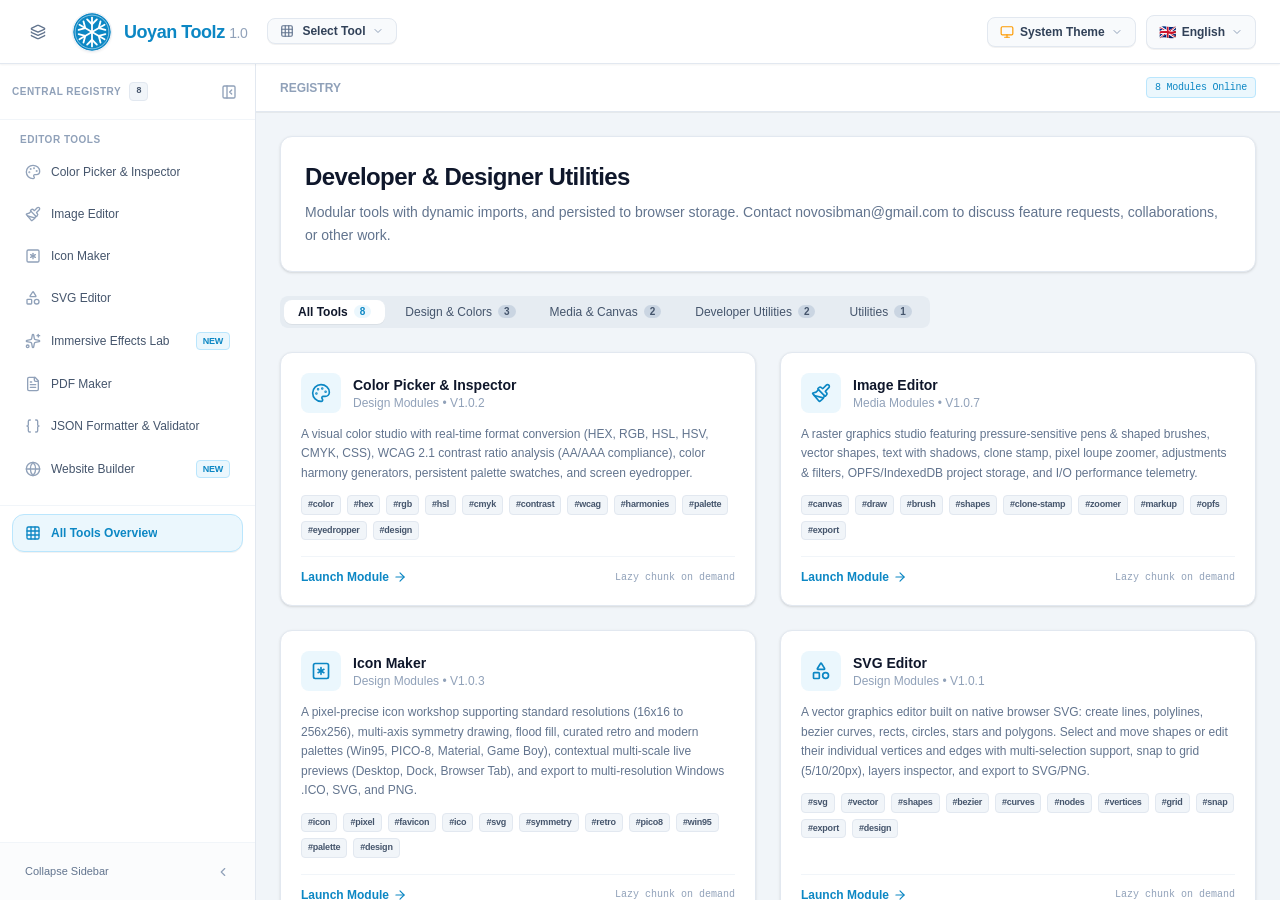
==== commit 71205baf: "More tools added" ====
--- a/index.html
+++ b/index.html
@@ -8,13 +8,14 @@
     href="data:image/svg+xml,%3Csvg xmlns='http://www.w3.org/2000/svg' viewBox='0 0 500 500'%3E%3Ccircle cx='250' cy='250' r='242' fill='%230C87C4'/%3E%3Ccircle cx='250' cy='250' r='240' stroke='%230C87C4' stroke-width='12' fill='none'/%3E%3Ccircle cx='250' cy='250' r='222' stroke='%23FFFFFF' stroke-width='6.5' fill='none'/%3E%3Cdefs%3E%3Cg id='arm'%3E%3Cline x1='250' y1='250' x2='250' y2='60' stroke='%23FFFFFF' stroke-width='24' stroke-linecap='round'/%3E%3Cline x1='250' y1='148' x2='186' y2='84' stroke='%23FFFFFF' stroke-width='24' stroke-linecap='round'/%3E%3Cline x1='250' y1='148' x2='314' y2='84' stroke='%23FFFFFF' stroke-width='24' stroke-linecap='round'/%3E%3C/g%3E%3C/defs%3E%3Cuse href='%23arm'/%3E%3Cuse href='%23arm' transform='rotate(60 250 250)'/%3E%3Cuse href='%23arm' transform='rotate(120 250 250)'/%3E%3Cuse href='%23arm' transform='rotate(180 250 250)'/%3E%3Cuse href='%23arm' transform='rotate(240 250 250)'/%3E%3Cuse href='%23arm' transform='rotate(300 250 250)'/%3E%3C/svg%3E" />
 <title>Uoyan Toolz</title>
 <meta name="description"
-    content="Free online web tools platform which includes color picker, image editor, icon maker" />
+    content="Free online web tools platform which includes SVG editor, color picker, image editor, icon maker, JSON formatter" />
 <meta name="author" content="Ruslan Shcherbakov" />
 <meta name="robots" content="index, follow" />
 <meta name="keywords"
-    content="Uoyan Toolz, Уоян Тулз, free image editor, free icon maker, free icon editor, free color picker, hex в rgb, rgb to smyk, JSON formatter, JSON validator, редактор фото онлайн, редактор картинок онлайн, редактор иконок онлайн, обрезка фото онлайн" />
-  <script type="module" crossorigin src="./assets/index-DJaKJ0XQ.js"></script>
-  <link rel="stylesheet" crossorigin href="./assets/index-C7ELWySv.css">
+    content="Uoyan Toolz, Уоян Тулз, SVG editor, free SVG editor, векторный редактор онлайн, free image editor, free icon maker, free icon editor, free color picker, hex в rgb, rgb to smyk, JSON formatter, JSON validator, редактор фото онлайн, редактор картинок онлайн, редактор иконок онлайн, обрезка фото онлайн" />
+  <script type="module" crossorigin src="./assets/index-CZZZjVxB.js"></script>
+  <link rel="modulepreload" crossorigin href="./assets/common-BJQhp9WS.js">
+  <link rel="stylesheet" crossorigin href="./assets/index-DsU3bz6j.css">
 </head>
 <body class="h-full bg-[#F8FAFC]">
     <div id="root" class="h-full"></div>
--- a/assets/index-DsU3bz6j.css
+++ b/assets/index-DsU3bz6j.css
@@ -0,0 +1 @@
+@layer properties{@supports (((-webkit-hyphens:none)) and (not (margin-trim:inline))) or ((-moz-orient:inline) and (not (color:rgb(from red r g b)))){*,:before,:after,::backdrop{--tw-translate-x:0;--tw-translate-y:0;--tw-translate-z:0;--tw-scale-x:1;--tw-scale-y:1;--tw-scale-z:1;--tw-rotate-x:initial;--tw-rotate-y:initial;--tw-rotate-z:initial;--tw-skew-x:initial;--tw-skew-y:initial;--tw-scrollbar-thumb:#0000;--tw-scrollbar-track:#0000;--tw-space-y-reverse:0;--tw-space-x-reverse:0;--tw-divide-y-reverse:0;--tw-border-style:solid;--tw-gradient-position:initial;--tw-gradient-from:#0000;--tw-gradient-via:#0000;--tw-gradient-to:#0000;--tw-gradient-stops:initial;--tw-gradient-via-stops:initial;--tw-gradient-from-position:0%;--tw-gradient-via-position:50%;--tw-gradient-to-position:100%;--tw-leading:initial;--tw-font-weight:initial;--tw-tracking:initial;--tw-ordinal:initial;--tw-slashed-zero:initial;--tw-numeric-figure:initial;--tw-numeric-spacing:initial;--tw-numeric-fraction:initial;--tw-shadow:0 0 #0000;--tw-shadow-color:initial;--tw-shadow-alpha:100%;--tw-inset-shadow:0 0 #0000;--tw-inset-shadow-color:initial;--tw-inset-shadow-alpha:100%;--tw-ring-color:initial;--tw-ring-shadow:0 0 #0000;--tw-inset-ring-color:initial;--tw-inset-ring-shadow:0 0 #0000;--tw-ring-inset:initial;--tw-ring-offset-width:0px;--tw-ring-offset-color:#fff;--tw-ring-offset-shadow:0 0 #0000;--tw-outline-style:solid;--tw-blur:initial;--tw-brightness:initial;--tw-contrast:initial;--tw-grayscale:initial;--tw-hue-rotate:initial;--tw-invert:initial;--tw-opacity:initial;--tw-saturate:initial;--tw-sepia:initial;--tw-drop-shadow:initial;--tw-drop-shadow-color:initial;--tw-drop-shadow-alpha:100%;--tw-drop-shadow-size:initial;--tw-backdrop-blur:initial;--tw-backdrop-brightness:initial;--tw-backdrop-contrast:initial;--tw-backdrop-grayscale:initial;--tw-backdrop-hue-rotate:initial;--tw-backdrop-invert:initial;--tw-backdrop-opacity:initial;--tw-backdrop-saturate:initial;--tw-backdrop-sepia:initial;--tw-duration:initial;--tw-ease:initial}}}@layer theme{:root,:host{--font-sans:-apple-system, BlinkMacSystemFont, "Segoe UI", Roboto, "Helvetica Neue", "Noto Sans", Arial, sans-serif, "Apple Color Emoji", "Segoe UI Emoji", "Segoe UI Symbol", "Noto Color Emoji";--font-mono:ui-monospace, SFMono-Regular, Menlo, Monaco, Consolas, "Liberation Mono", "Courier New", monospace;--color-red-50:oklch(97.1% .013 17.38);--color-red-400:oklch(70.4% .191 22.216);--color-red-500:oklch(63.7% .237 25.331);--color-red-600:oklch(57.7% .245 27.325);--color-red-950:oklch(25.8% .092 26.042);--color-orange-500:oklch(70.5% .213 47.604);--color-amber-50:oklch(98.7% .022 95.277);--color-amber-100:oklch(96.2% .059 95.617);--color-amber-200:oklch(92.4% .12 95.746);--color-amber-300:oklch(87.9% .169 91.605);--color-amber-400:oklch(82.8% .189 84.429);--color-amber-500:oklch(76.9% .188 70.08);--color-amber-600:oklch(66.6% .179 58.318);--color-amber-700:oklch(55.5% .163 48.998);--color-amber-800:oklch(47.3% .137 46.201);--color-amber-900:oklch(41.4% .112 45.904);--color-amber-950:oklch(27.9% .077 45.635);--color-yellow-200:oklch(94.5% .129 101.54);--color-yellow-400:oklch(85.2% .199 91.936);--color-yellow-500:oklch(79.5% .184 86.047);--color-yellow-600:oklch(68.1% .162 75.834);--color-yellow-700:oklch(55.4% .135 66.442);--color-green-500:oklch(72.3% .219 149.579);--color-emerald-50:oklch(97.9% .021 166.113);--color-emerald-100:oklch(95% .052 163.051);--color-emerald-200:oklch(90.5% .093 164.15);--color-emerald-300:oklch(84.5% .143 164.978);--color-emerald-400:oklch(76.5% .177 163.223);--color-emerald-500:oklch(69.6% .17 162.48);--color-emerald-600:oklch(59.6% .145 163.225);--color-emerald-700:oklch(50.8% .118 165.612);--color-emerald-800:oklch(43.2% .095 166.913);--color-emerald-900:oklch(37.8% .077 168.94);--color-emerald-950:oklch(26.2% .051 172.552);--color-teal-100:oklch(95.3% .051 180.801);--color-teal-300:oklch(85.5% .138 181.071);--color-teal-400:oklch(77.7% .152 181.912);--color-teal-500:oklch(70.4% .14 182.503);--color-teal-800:oklch(43.7% .078 188.216);--color-teal-950:oklch(27.7% .046 192.524);--color-cyan-100:oklch(95.6% .045 203.388);--color-cyan-300:oklch(86.5% .127 207.078);--color-cyan-400:oklch(78.9% .154 211.53);--color-cyan-500:oklch(71.5% .143 215.221);--color-cyan-600:oklch(60.9% .126 221.723);--color-cyan-800:oklch(45% .085 224.283);--color-cyan-950:oklch(30.2% .056 229.695);--color-sky-50:oklch(97.7% .013 236.62);--color-sky-100:oklch(95.1% .026 236.824);--color-sky-200:oklch(90.1% .058 230.902);--color-sky-300:oklch(82.8% .111 230.318);--color-sky-400:oklch(74.6% .16 232.661);--color-sky-500:oklch(68.5% .169 237.323);--color-sky-600:oklch(58.8% .158 241.966);--color-sky-700:oklch(50% .134 242.749);--color-sky-800:oklch(44.3% .11 240.79);--color-sky-900:oklch(39.1% .09 240.876);--color-sky-950:oklch(29.3% .066 243.157);--color-blue-100:oklch(93.2% .032 255.585);--color-blue-300:oklch(80.9% .105 251.813);--color-blue-400:oklch(70.7% .165 254.624);--color-blue-500:oklch(62.3% .214 259.815);--color-blue-600:oklch(54.6% .245 262.881);--color-blue-700:oklch(48.8% .243 264.376);--color-blue-800:oklch(42.4% .199 265.638);--color-blue-900:oklch(37.9% .146 265.522);--color-blue-950:oklch(28.2% .091 267.935);--color-indigo-50:oklch(96.2% .018 272.314);--color-indigo-100:oklch(93% .034 272.788);--color-indigo-200:oklch(87% .065 274.039);--color-indigo-300:oklch(78.5% .115 274.713);--color-indigo-400:oklch(67.3% .182 276.935);--color-indigo-500:oklch(58.5% .233 277.117);--color-indigo-600:oklch(51.1% .262 276.966);--color-indigo-700:oklch(45.7% .24 277.023);--color-indigo-800:oklch(39.8% .195 277.366);--color-indigo-900:oklch(35.9% .144 278.697);--color-indigo-950:oklch(25.7% .09 281.288);--color-violet-100:oklch(94.3% .029 294.588);--color-violet-300:oklch(81.1% .111 293.571);--color-violet-400:oklch(70.2% .183 293.541);--color-violet-500:oklch(60.6% .25 292.717);--color-violet-600:oklch(54.1% .281 293.009);--color-violet-800:oklch(43.2% .232 292.759);--color-violet-950:oklch(28.3% .141 291.089);--color-purple-50:oklch(97.7% .014 308.299);--color-purple-100:oklch(94.6% .033 307.174);--color-purple-200:oklch(90.2% .063 306.703);--color-purple-300:oklch(82.7% .119 306.383);--color-purple-400:oklch(71.4% .203 305.504);--color-purple-500:oklch(62.7% .265 303.9);--color-purple-600:oklch(55.8% .288 302.321);--color-purple-700:oklch(49.6% .265 301.924);--color-purple-800:oklch(43.8% .218 303.724);--color-purple-900:oklch(38.1% .176 304.987);--color-purple-950:oklch(29.1% .149 302.717);--color-fuchsia-100:oklch(95.2% .037 318.852);--color-fuchsia-300:oklch(83.3% .145 321.434);--color-fuchsia-400:oklch(74% .238 322.16);--color-fuchsia-600:oklch(59.1% .293 322.896);--color-fuchsia-800:oklch(45.2% .211 324.591);--color-fuchsia-950:oklch(29.3% .136 325.661);--color-pink-400:oklch(71.8% .202 349.761);--color-pink-500:oklch(65.6% .241 354.308);--color-rose-50:oklch(96.9% .015 12.422);--color-rose-100:oklch(94.1% .03 12.58);--color-rose-200:oklch(89.2% .058 10.001);--color-rose-300:oklch(81% .117 11.638);--color-rose-400:oklch(71.2% .194 13.428);--color-rose-500:oklch(64.5% .246 16.439);--color-rose-600:oklch(58.6% .253 17.585);--color-rose-700:oklch(51.4% .222 16.935);--color-rose-800:oklch(45.5% .188 13.697);--color-rose-900:oklch(41% .159 10.272);--color-rose-950:oklch(27.1% .105 12.094);--color-slate-50:oklch(98.4% .003 247.858);--color-slate-100:oklch(96.8% .007 247.896);--color-slate-200:oklch(92.9% .013 255.508);--color-slate-300:oklch(86.9% .022 252.894);--color-slate-400:oklch(70.4% .04 256.788);--color-slate-500:oklch(55.4% .046 257.417);--color-slate-600:oklch(44.6% .043 257.281);--color-slate-700:oklch(37.2% .044 257.287);--color-slate-800:oklch(27.9% .041 260.031);--color-slate-900:oklch(20.8% .042 265.755);--color-slate-950:oklch(12.9% .042 264.695);--color-zinc-800:oklch(27.4% .006 286.033);--color-stone-600:oklch(44.4% .011 73.639);--color-black:#000;--color-white:#fff;--spacing:.25rem;--container-xs:20rem;--container-sm:24rem;--container-md:28rem;--container-lg:32rem;--container-xl:36rem;--container-2xl:42rem;--container-3xl:48rem;--container-4xl:56rem;--container-5xl:64rem;--text-xs:.75rem;--text-xs--line-height:calc(1 / .75);--text-sm:.875rem;--text-sm--line-height:calc(1.25 / .875);--text-base:1rem;--text-base--line-height: 1.5 ;--text-lg:1.125rem;--text-lg--line-height:calc(1.75 / 1.125);--text-xl:1.25rem;--text-xl--line-height:calc(1.75 / 1.25);--text-2xl:1.5rem;--text-2xl--line-height:calc(2 / 1.5);--text-3xl:1.875rem;--text-3xl--line-height: 1.2 ;--font-weight-normal:400;--font-weight-medium:500;--font-weight-semibold:600;--font-weight-bold:700;--font-weight-extrabold:800;--font-weight-black:900;--tracking-tight:-.025em;--tracking-wide:.025em;--tracking-wider:.05em;--leading-tight:1.25;--leading-snug:1.375;--leading-relaxed:1.625;--radius-xs:.125rem;--radius-sm:.25rem;--radius-md:.375rem;--radius-lg:.5rem;--radius-xl:.75rem;--radius-2xl:1rem;--shadow-sm:0 1px 3px 0 #0000001a, 0 1px 2px -1px #0000001a;--shadow-md:0 4px 6px -1px #0000001a, 0 2px 4px -2px #0000001a;--shadow-lg:0 10px 15px -3px #0000001a, 0 4px 6px -4px #0000001a;--drop-shadow-xs:0 1px 1px #0000000d;--drop-shadow-lg:0 4px 4px #00000026;--ease-out:cubic-bezier(0, 0, .2, 1);--ease-in-out:cubic-bezier(.4, 0, .2, 1);--animate-spin:spin 1s linear infinite;--animate-pulse:pulse 2s cubic-bezier(.4, 0, .6, 1) infinite;--animate-bounce:bounce 1s infinite;--blur-xs:4px;--blur-sm:8px;--blur-md:12px;--default-transition-duration:.15s;--default-transition-timing-function:cubic-bezier(.4, 0, .2, 1);--default-font-family:var(--font-sans);--default-mono-font-family:var(--font-mono)}}@layer base{*,:after,:before,::backdrop{box-sizing:border-box;border:0 solid;margin:0;padding:0}::file-selector-button{box-sizing:border-box;border:0 solid;margin:0;padding:0}html,:host{-webkit-text-size-adjust:100%;-moz-tab-size:4;tab-size:4;line-height:1.5;font-family:var(--default-font-family,-apple-system, BlinkMacSystemFont, "Segoe UI", Roboto, "Helvetica Neue", "Noto Sans", Arial, sans-serif, "Apple Color Emoji", "Segoe UI Emoji", "Segoe UI Symbol", "Noto Color Emoji");font-feature-settings:var(--default-font-feature-settings,normal);font-variation-settings:var(--default-font-variation-settings,normal);-webkit-tap-highlight-color:transparent}hr{height:0;color:inherit;border-top-width:1px}abbr:where([title]){-webkit-text-decoration:underline dotted;text-decoration:underline dotted}h1,h2,h3,h4,h5,h6{font-size:inherit;font-weight:inherit}a{color:inherit;-webkit-text-decoration:inherit;text-decoration:inherit}b,strong{font-weight:bolder}code,kbd,samp,pre{font-family:var(--default-mono-font-family,ui-monospace, SFMono-Regular, Menlo, Monaco, Consolas, "Liberation Mono", "Courier New", monospace);font-feature-settings:var(--default-mono-font-feature-settings,normal);font-variation-settings:var(--default-mono-font-variation-settings,normal);font-size:1em}small{font-size:80%}sub,sup{vertical-align:baseline;font-size:75%;line-height:0;position:relative}sub{bottom:-.25em}sup{top:-.5em}table{text-indent:0;border-color:inherit;border-collapse:collapse}:-moz-focusring:where(:not(iframe)){outline:auto}progress{vertical-align:baseline}summary{display:list-item}ol,ul,menu{list-style:none}img,svg,video,canvas,audio,iframe,embed,object{vertical-align:middle;display:block}img,video{max-width:100%;height:auto}button,input,select,optgroup,textarea{font:inherit;font-feature-settings:inherit;font-variation-settings:inherit;letter-spacing:inherit;color:inherit;opacity:1;background-color:#0000;border-radius:0}::file-selector-button{font:inherit;font-feature-settings:inherit;font-variation-settings:inherit;letter-spacing:inherit;color:inherit;opacity:1;background-color:#0000;border-radius:0}:where(select:is([multiple],[size])) optgroup{font-weight:bolder}:where(select:is([multiple],[size])) optgroup option{padding-inline-start:20px}::file-selector-button{margin-inline-end:4px}::placeholder{opacity:1}@supports (not ((-webkit-appearance:-apple-pay-button))) or (contain-intrinsic-size:1px){::placeholder{color:currentColor}@supports (color:color-mix(in lab,red,red)){::placeholder{color:color-mix(in oklab,currentcolor 50%,transparent)}}}textarea{resize:vertical}::-webkit-search-decoration{-webkit-appearance:none}::-webkit-date-and-time-value{min-height:1lh;text-align:inherit}::-webkit-datetime-edit{display:inline-flex}::-webkit-datetime-edit-fields-wrapper{padding:0}::-webkit-datetime-edit{padding-block:0}::-webkit-datetime-edit-year-field{padding-block:0}::-webkit-datetime-edit-month-field{padding-block:0}::-webkit-datetime-edit-day-field{padding-block:0}::-webkit-datetime-edit-hour-field{padding-block:0}::-webkit-datetime-edit-minute-field{padding-block:0}::-webkit-datetime-edit-second-field{padding-block:0}::-webkit-datetime-edit-millisecond-field{padding-block:0}::-webkit-datetime-edit-meridiem-field{padding-block:0}::-webkit-calendar-picker-indicator{line-height:1}:-moz-ui-invalid{box-shadow:none}button,input:where([type=button],[type=reset],[type=submit]){-webkit-appearance:button;-moz-appearance:button;appearance:button}::file-selector-button{-webkit-appearance:button;-moz-appearance:button;appearance:button}::-webkit-inner-spin-button{height:auto}::-webkit-outer-spin-button{height:auto}[hidden]:where(:not([hidden=until-found])){display:none!important}}@layer components;@layer utilities{.pointer-events-auto{pointer-events:auto}.pointer-events-none{pointer-events:none}.collapse{visibility:collapse}.visible{visibility:visible}.sr-only{clip-path:inset(50%);white-space:nowrap;border-width:0;width:1px;height:1px;margin:-1px;padding:0;position:absolute;overflow:hidden}.absolute{position:absolute}.fixed{position:fixed}.relative{position:relative}.static{position:static}.sticky{position:sticky}.inset-0{top:0;right:0;bottom:0;left:0}.inset-y-0{inset-block:0}.-top-1{top:calc(var(--spacing) * -1)}.-top-2\.5{top:calc(var(--spacing) * -2.5)}.-top-3{top:calc(var(--spacing) * -3)}.-top-7{top:calc(var(--spacing) * -7)}.-top-8{top:calc(var(--spacing) * -8)}.top-0{top:0}.top-1{top:var(--spacing)}.top-1\.5{top:calc(var(--spacing) * 1.5)}.top-1\/2{top:50%}.top-2{top:calc(var(--spacing) * 2)}.top-3{top:calc(var(--spacing) * 3)}.top-4{top:calc(var(--spacing) * 4)}.top-14{top:calc(var(--spacing) * 14)}.top-16{top:calc(var(--spacing) * 16)}.top-full{top:100%}.-right-1{right:calc(var(--spacing) * -1)}.right-0{right:0}.right-1{right:var(--spacing)}.right-1\.5{right:calc(var(--spacing) * 1.5)}.right-2{right:calc(var(--spacing) * 2)}.right-2\.5{right:calc(var(--spacing) * 2.5)}.right-3{right:calc(var(--spacing) * 3)}.right-5{right:calc(var(--spacing) * 5)}.-bottom-1{bottom:calc(var(--spacing) * -1)}.-bottom-7{bottom:calc(var(--spacing) * -7)}.-bottom-8{bottom:calc(var(--spacing) * -8)}.bottom-0{bottom:0}.bottom-2{bottom:calc(var(--spacing) * 2)}.bottom-3{bottom:calc(var(--spacing) * 3)}.bottom-5{bottom:calc(var(--spacing) * 5)}.bottom-full{bottom:100%}.-left-1{left:calc(var(--spacing) * -1)}.-left-3{left:calc(var(--spacing) * -3)}.left-0{left:0}.left-1{left:var(--spacing)}.left-1\/2{left:50%}.left-2\.5{left:calc(var(--spacing) * 2.5)}.left-3{left:calc(var(--spacing) * 3)}.z-10{z-index:10}.z-20{z-index:20}.z-25{z-index:25}.z-28{z-index:28}.z-30{z-index:30}.z-40{z-index:40}.z-50{z-index:50}.z-\[70\]{z-index:70}.z-\[2147483647\]{z-index:2147483647}.col-span-2{grid-column:span 2/span 2}.container{width:100%}@media(min-width:40rem){.container{max-width:40rem}}@media(min-width:48rem){.container{max-width:48rem}}@media(min-width:64rem){.container{max-width:64rem}}@media(min-width:80rem){.container{max-width:80rem}}@media(min-width:96rem){.container{max-width:96rem}}.mx-0\.5{margin-inline:calc(var(--spacing) * .5)}.mx-1{margin-inline:var(--spacing)}.mx-auto{margin-inline:auto}.my-1{margin-block:var(--spacing)}.my-2\.5{margin-block:calc(var(--spacing) * 2.5)}.my-auto{margin-block:auto}.mt-0\.5{margin-top:calc(var(--spacing) * .5)}.mt-1{margin-top:var(--spacing)}.mt-1\.5{margin-top:calc(var(--spacing) * 1.5)}.mt-2{margin-top:calc(var(--spacing) * 2)}.mt-2\.5{margin-top:calc(var(--spacing) * 2.5)}.mt-3{margin-top:calc(var(--spacing) * 3)}.mr-0\.5{margin-right:calc(var(--spacing) * .5)}.mr-1{margin-right:var(--spacing)}.mb-0\.5{margin-bottom:calc(var(--spacing) * .5)}.mb-1{margin-bottom:var(--spacing)}.mb-1\.5{margin-bottom:calc(var(--spacing) * 1.5)}.mb-2{margin-bottom:calc(var(--spacing) * 2)}.mb-2\.5{margin-bottom:calc(var(--spacing) * 2.5)}.mb-3{margin-bottom:calc(var(--spacing) * 3)}.-ml-0\.5{margin-left:calc(var(--spacing) * -.5)}.ml-0\.5{margin-left:calc(var(--spacing) * .5)}.ml-1{margin-left:var(--spacing)}.ml-1\.5{margin-left:calc(var(--spacing) * 1.5)}.ml-2{margin-left:calc(var(--spacing) * 2)}.ml-4{margin-left:calc(var(--spacing) * 4)}.ml-6{margin-left:calc(var(--spacing) * 6)}.ml-auto{margin-left:auto}.box-border{box-sizing:border-box}.line-clamp-1{-webkit-line-clamp:1;-webkit-box-orient:vertical;display:-webkit-box;overflow:hidden}.line-clamp-2{-webkit-line-clamp:2;-webkit-box-orient:vertical;display:-webkit-box;overflow:hidden}.line-clamp-5{-webkit-line-clamp:5;-webkit-box-orient:vertical;display:-webkit-box;overflow:hidden}.block{display:block}.contents{display:contents}.flex{display:flex}.grid{display:grid}.hidden{display:none}.inline{display:inline}.inline-block{display:inline-block}.inline-flex{display:inline-flex}.table{display:table}.table-cell{display:table-cell}.aspect-4\/3{aspect-ratio:4/3}.aspect-square{aspect-ratio:1}.h-0\.5{height:calc(var(--spacing) * .5)}.h-1{height:var(--spacing)}.h-1\.5{height:calc(var(--spacing) * 1.5)}.h-2{height:calc(var(--spacing) * 2)}.h-2\.5{height:calc(var(--spacing) * 2.5)}.h-3{height:calc(var(--spacing) * 3)}.h-3\.5{height:calc(var(--spacing) * 3.5)}.h-4{height:calc(var(--spacing) * 4)}.h-4\.5{height:calc(var(--spacing) * 4.5)}.h-5{height:calc(var(--spacing) * 5)}.h-6{height:calc(var(--spacing) * 6)}.h-7{height:calc(var(--spacing) * 7)}.h-8{height:calc(var(--spacing) * 8)}.h-9{height:calc(var(--spacing) * 9)}.h-10{height:calc(var(--spacing) * 10)}.h-11{height:calc(var(--spacing) * 11)}.h-12{height:calc(var(--spacing) * 12)}.h-13{height:calc(var(--spacing) * 13)}.h-14{height:calc(var(--spacing) * 14)}.h-16{height:calc(var(--spacing) * 16)}.h-20{height:calc(var(--spacing) * 20)}.h-28{height:calc(var(--spacing) * 28)}.h-32{height:calc(var(--spacing) * 32)}.h-36{height:calc(var(--spacing) * 36)}.h-56{height:calc(var(--spacing) * 56)}.h-\[1px\]{height:1px}.h-\[3px\]{height:3px}.h-\[180px\]{height:180px}.h-\[760px\]{height:760px}.h-auto{height:auto}.h-full{height:100%}.h-px{height:1px}.h-screen{height:100vh}.max-h-32{max-height:calc(var(--spacing) * 32)}.max-h-44{max-height:calc(var(--spacing) * 44)}.max-h-48{max-height:calc(var(--spacing) * 48)}.max-h-52{max-height:calc(var(--spacing) * 52)}.max-h-60{max-height:calc(var(--spacing) * 60)}.max-h-80{max-height:calc(var(--spacing) * 80)}.max-h-\[50vh\]{max-height:50vh}.max-h-\[70vh\]{max-height:70vh}.max-h-\[75vh\]{max-height:75vh}.max-h-\[85vh\]{max-height:85vh}.max-h-\[90vh\]{max-height:90vh}.max-h-\[92vh\]{max-height:92vh}.max-h-\[160px\]{max-height:160px}.max-h-\[170px\]{max-height:170px}.max-h-\[200px\]{max-height:200px}.max-h-\[220px\]{max-height:220px}.max-h-\[300px\]{max-height:300px}.max-h-\[360px\]{max-height:360px}.max-h-\[380px\]{max-height:380px}.max-h-\[480px\]{max-height:480px}.max-h-\[520px\]{max-height:520px}.max-h-full{max-height:100%}.min-h-0{min-height:0}.min-h-\[34px\]{min-height:34px}.min-h-\[42px\]{min-height:42px}.min-h-\[50px\]{min-height:50px}.min-h-\[110px\]{min-height:110px}.min-h-\[120px\]{min-height:120px}.min-h-\[240px\]{min-height:240px}.min-h-\[260px\]{min-height:260px}.min-h-\[280px\]{min-height:280px}.min-h-\[320px\]{min-height:320px}.min-h-\[360px\]{min-height:360px}.min-h-\[400px\]{min-height:400px}.min-h-\[600px\]{min-height:600px}.min-h-\[640px\]{min-height:640px}.w-0\.5{width:calc(var(--spacing) * .5)}.w-1{width:var(--spacing)}.w-1\.5{width:calc(var(--spacing) * 1.5)}.w-2{width:calc(var(--spacing) * 2)}.w-2\.5{width:calc(var(--spacing) * 2.5)}.w-3{width:calc(var(--spacing) * 3)}.w-3\.5{width:calc(var(--spacing) * 3.5)}.w-4{width:calc(var(--spacing) * 4)}.w-4\.5{width:calc(var(--spacing) * 4.5)}.w-5{width:calc(var(--spacing) * 5)}.w-6{width:calc(var(--spacing) * 6)}.w-7{width:calc(var(--spacing) * 7)}.w-8{width:calc(var(--spacing) * 8)}.w-9{width:calc(var(--spacing) * 9)}.w-10{width:calc(var(--spacing) * 10)}.w-12{width:calc(var(--spacing) * 12)}.w-14{width:calc(var(--spacing) * 14)}.w-16{width:calc(var(--spacing) * 16)}.w-20{width:calc(var(--spacing) * 20)}.w-24{width:calc(var(--spacing) * 24)}.w-32{width:calc(var(--spacing) * 32)}.w-36{width:calc(var(--spacing) * 36)}.w-44{width:calc(var(--spacing) * 44)}.w-48{width:calc(var(--spacing) * 48)}.w-52{width:calc(var(--spacing) * 52)}.w-56{width:calc(var(--spacing) * 56)}.w-60{width:calc(var(--spacing) * 60)}.w-64{width:calc(var(--spacing) * 64)}.w-72{width:calc(var(--spacing) * 72)}.w-80{width:calc(var(--spacing) * 80)}.w-96{width:calc(var(--spacing) * 96)}.w-\[1px\]{width:1px}.w-\[240px\]{width:240px}.w-\[330px\]{width:330px}.w-auto{width:auto}.w-fit{width:fit-content}.w-full{width:100%}.w-px{width:1px}.w-screen{width:100vw}.max-w-2xl{max-width:var(--container-2xl)}.max-w-3xl{max-width:var(--container-3xl)}.max-w-4xl{max-width:var(--container-4xl)}.max-w-5xl{max-width:var(--container-5xl)}.max-w-\[130px\]{max-width:130px}.max-w-\[140px\]{max-width:140px}.max-w-\[180px\]{max-width:180px}.max-w-\[200px\]{max-width:200px}.max-w-\[220px\]{max-width:220px}.max-w-\[280px\]{max-width:280px}.max-w-full{max-width:100%}.max-w-lg{max-width:var(--container-lg)}.max-w-md{max-width:var(--container-md)}.max-w-sm{max-width:var(--container-sm)}.max-w-xl{max-width:var(--container-xl)}.max-w-xs{max-width:var(--container-xs)}.min-w-0{min-width:0}.min-w-\[14px\]{min-width:14px}.min-w-\[16px\]{min-width:16px}.min-w-\[28px\]{min-width:28px}.min-w-\[30px\]{min-width:30px}.min-w-\[32px\]{min-width:32px}.min-w-\[34px\]{min-width:34px}.min-w-\[36px\]{min-width:36px}.min-w-\[38px\]{min-width:38px}.min-w-\[42px\]{min-width:42px}.min-w-\[44px\]{min-width:44px}.min-w-\[90px\]{min-width:90px}.min-w-\[112px\]{min-width:112px}.min-w-\[180px\]{min-width:180px}.min-w-\[220px\]{min-width:220px}.min-w-\[240px\]{min-width:240px}.flex-1{flex:1}.shrink{flex-shrink:1}.shrink-0{flex-shrink:0}.border-collapse{border-collapse:collapse}.origin-center{transform-origin:50%}.origin-top-left{transform-origin:0 0}.-translate-x-1\/2{--tw-translate-x: -50% ;translate:var(--tw-translate-x) var(--tw-translate-y)}.translate-x-0{--tw-translate-x:0px;translate:var(--tw-translate-x) var(--tw-translate-y)}.translate-x-1{--tw-translate-x:var(--spacing);translate:var(--tw-translate-x) var(--tw-translate-y)}.translate-x-4{--tw-translate-x:calc(var(--spacing) * 4);translate:var(--tw-translate-x) var(--tw-translate-y)}.-translate-y-1\/2{--tw-translate-y: -50% ;translate:var(--tw-translate-x) var(--tw-translate-y)}.-translate-y-full{--tw-translate-y:-100%;translate:var(--tw-translate-x) var(--tw-translate-y)}.scale-25{--tw-scale-x:25%;--tw-scale-y:25%;--tw-scale-z:25%;scale:var(--tw-scale-x) var(--tw-scale-y)}.scale-50{--tw-scale-x:50%;--tw-scale-y:50%;--tw-scale-z:50%;scale:var(--tw-scale-x) var(--tw-scale-y)}.scale-75{--tw-scale-x:75%;--tw-scale-y:75%;--tw-scale-z:75%;scale:var(--tw-scale-x) var(--tw-scale-y)}.scale-100{--tw-scale-x:100%;--tw-scale-y:100%;--tw-scale-z:100%;scale:var(--tw-scale-x) var(--tw-scale-y)}.scale-102{--tw-scale-x:102%;--tw-scale-y:102%;--tw-scale-z:102%;scale:var(--tw-scale-x) var(--tw-scale-y)}.scale-105{--tw-scale-x:105%;--tw-scale-y:105%;--tw-scale-z:105%;scale:var(--tw-scale-x) var(--tw-scale-y)}.scale-110{--tw-scale-x:110%;--tw-scale-y:110%;--tw-scale-z:110%;scale:var(--tw-scale-x) var(--tw-scale-y)}.scale-115{--tw-scale-x:115%;--tw-scale-y:115%;--tw-scale-z:115%;scale:var(--tw-scale-x) var(--tw-scale-y)}.scale-125{--tw-scale-x:125%;--tw-scale-y:125%;--tw-scale-z:125%;scale:var(--tw-scale-x) var(--tw-scale-y)}.scale-x-125{--tw-scale-x:125%;scale:var(--tw-scale-x) var(--tw-scale-y)}.-rotate-45{rotate:-45deg}.rotate-45{rotate:45deg}.rotate-90{rotate:90deg}.rotate-180{rotate:180deg}.rotate-270{rotate:270deg}.transform{transform:var(--tw-rotate-x,) var(--tw-rotate-y,) var(--tw-rotate-z,) var(--tw-skew-x,) var(--tw-skew-y,)}.animate-bounce{animation:var(--animate-bounce)}.animate-pulse{animation:var(--animate-pulse)}.animate-spin{animation:var(--animate-spin)}.cursor-crosshair{cursor:crosshair}.cursor-default{cursor:default}.cursor-ew-resize{cursor:ew-resize}.cursor-grab{cursor:grab}.cursor-grabbing{cursor:grabbing}.cursor-move{cursor:move}.cursor-nesw-resize{cursor:nesw-resize}.cursor-none{cursor:none}.cursor-not-allowed{cursor:not-allowed}.cursor-ns-resize{cursor:ns-resize}.cursor-nwse-resize{cursor:nwse-resize}.cursor-pointer{cursor:pointer}.touch-none{touch-action:none}.resize{resize:both}.resize-none{resize:none}.resize-y{resize:vertical}.scrollbar-thin{scrollbar-width:thin}.scrollbar-thumb-slate-700{--tw-scrollbar-thumb:var(--color-slate-700);scrollbar-color:var(--tw-scrollbar-thumb) var(--tw-scrollbar-track)}.appearance-none{-webkit-appearance:none;-moz-appearance:none;appearance:none}.grid-cols-1{grid-template-columns:repeat(1,minmax(0,1fr))}.grid-cols-2{grid-template-columns:repeat(2,minmax(0,1fr))}.grid-cols-3{grid-template-columns:repeat(3,minmax(0,1fr))}.grid-cols-4{grid-template-columns:repeat(4,minmax(0,1fr))}.grid-cols-5{grid-template-columns:repeat(5,minmax(0,1fr))}.grid-cols-6{grid-template-columns:repeat(6,minmax(0,1fr))}.grid-cols-8{grid-template-columns:repeat(8,minmax(0,1fr))}.grid-cols-9{grid-template-columns:repeat(9,minmax(0,1fr))}.grid-cols-10{grid-template-columns:repeat(10,minmax(0,1fr))}.grid-cols-12{grid-template-columns:repeat(12,minmax(0,1fr))}.grid-rows-3{grid-template-rows:repeat(3,minmax(0,1fr))}.flex-col{flex-direction:column}.flex-col-reverse{flex-direction:column-reverse}.flex-row{flex-direction:row}.flex-row-reverse{flex-direction:row-reverse}.flex-nowrap{flex-wrap:nowrap}.flex-wrap{flex-wrap:wrap}.flex-wrap-reverse{flex-wrap:wrap-reverse}.items-baseline{align-items:baseline}.items-center{align-items:center}.items-end{align-items:flex-end}.items-start{align-items:flex-start}.items-stretch{align-items:stretch}.justify-around{justify-content:space-around}.justify-between{justify-content:space-between}.justify-center{justify-content:center}.justify-end{justify-content:flex-end}.justify-evenly{justify-content:space-evenly}.justify-start{justify-content:flex-start}.gap-0{gap:0}.gap-0\.5{gap:calc(var(--spacing) * .5)}.gap-1{gap:var(--spacing)}.gap-1\.5{gap:calc(var(--spacing) * 1.5)}.gap-2{gap:calc(var(--spacing) * 2)}.gap-2\.5{gap:calc(var(--spacing) * 2.5)}.gap-3{gap:calc(var(--spacing) * 3)}.gap-4{gap:calc(var(--spacing) * 4)}.gap-5{gap:calc(var(--spacing) * 5)}.gap-6{gap:calc(var(--spacing) * 6)}.gap-8{gap:calc(var(--spacing) * 8)}:where(.space-y-0\.5>:not(:last-child)){--tw-space-y-reverse:0;margin-block-start:calc(calc(var(--spacing) * .5) * var(--tw-space-y-reverse));margin-block-end:calc(calc(var(--spacing) * .5) * calc(1 - var(--tw-space-y-reverse)))}:where(.space-y-1>:not(:last-child)){--tw-space-y-reverse:0;margin-block-start:calc(var(--spacing) * var(--tw-space-y-reverse));margin-block-end:calc(var(--spacing) * calc(1 - var(--tw-space-y-reverse)))}:where(.space-y-1\.5>:not(:last-child)){--tw-space-y-reverse:0;margin-block-start:calc(calc(var(--spacing) * 1.5) * var(--tw-space-y-reverse));margin-block-end:calc(calc(var(--spacing) * 1.5) * calc(1 - var(--tw-space-y-reverse)))}:where(.space-y-2>:not(:last-child)){--tw-space-y-reverse:0;margin-block-start:calc(calc(var(--spacing) * 2) * var(--tw-space-y-reverse));margin-block-end:calc(calc(var(--spacing) * 2) * calc(1 - var(--tw-space-y-reverse)))}:where(.space-y-2\.5>:not(:last-child)){--tw-space-y-reverse:0;margin-block-start:calc(calc(var(--spacing) * 2.5) * var(--tw-space-y-reverse));margin-block-end:calc(calc(var(--spacing) * 2.5) * calc(1 - var(--tw-space-y-reverse)))}:where(.space-y-3>:not(:last-child)){--tw-space-y-reverse:0;margin-block-start:calc(calc(var(--spacing) * 3) * var(--tw-space-y-reverse));margin-block-end:calc(calc(var(--spacing) * 3) * calc(1 - var(--tw-space-y-reverse)))}:where(.space-y-3\.5>:not(:last-child)){--tw-space-y-reverse:0;margin-block-start:calc(calc(var(--spacing) * 3.5) * var(--tw-space-y-reverse));margin-block-end:calc(calc(var(--spacing) * 3.5) * calc(1 - var(--tw-space-y-reverse)))}:where(.space-y-4>:not(:last-child)){--tw-space-y-reverse:0;margin-block-start:calc(calc(var(--spacing) * 4) * var(--tw-space-y-reverse));margin-block-end:calc(calc(var(--spacing) * 4) * calc(1 - var(--tw-space-y-reverse)))}:where(.space-y-5>:not(:last-child)){--tw-space-y-reverse:0;margin-block-start:calc(calc(var(--spacing) * 5) * var(--tw-space-y-reverse));margin-block-end:calc(calc(var(--spacing) * 5) * calc(1 - var(--tw-space-y-reverse)))}:where(.space-y-6>:not(:last-child)){--tw-space-y-reverse:0;margin-block-start:calc(calc(var(--spacing) * 6) * var(--tw-space-y-reverse));margin-block-end:calc(calc(var(--spacing) * 6) * calc(1 - var(--tw-space-y-reverse)))}.gap-x-2{column-gap:calc(var(--spacing) * 2)}:where(.-space-x-1>:not(:last-child)){--tw-space-x-reverse:0;margin-inline-start:calc(calc(var(--spacing) * -1) * var(--tw-space-x-reverse));margin-inline-end:calc(calc(var(--spacing) * -1) * calc(1 - var(--tw-space-x-reverse)))}.gap-y-1\.5{row-gap:calc(var(--spacing) * 1.5)}:where(.divide-y>:not(:last-child)){--tw-divide-y-reverse:0;border-bottom-style:var(--tw-border-style);border-top-style:var(--tw-border-style);border-top-width:calc(1px * var(--tw-divide-y-reverse));border-bottom-width:calc(1px * calc(1 - var(--tw-divide-y-reverse)))}:where(.divide-slate-100>:not(:last-child)){border-color:var(--color-slate-100)}.truncate{text-overflow:ellipsis;white-space:nowrap;overflow:hidden}.overflow-auto{overflow:auto}.overflow-hidden{overflow:hidden}.overflow-visible{overflow:visible}.overflow-x-auto{overflow-x:auto}.overflow-x-hidden{overflow-x:hidden}.overflow-y-auto{overflow-y:auto}.overscroll-contain{overscroll-behavior:contain}.rounded{border-radius:.25rem}.rounded-2xl{border-radius:var(--radius-2xl)}.rounded-\[1px\]{border-radius:1px}.rounded-full{border-radius:3.40282e38px}.rounded-lg{border-radius:var(--radius-lg)}.rounded-md{border-radius:var(--radius-md)}.rounded-none{border-radius:0}.rounded-sm{border-radius:var(--radius-sm)}.rounded-xl{border-radius:var(--radius-xl)}.rounded-xs{border-radius:var(--radius-xs)}.rounded-r{border-top-right-radius:.25rem;border-bottom-right-radius:.25rem}.border{border-style:var(--tw-border-style);border-width:1px}.border-0{border-style:var(--tw-border-style);border-width:0}.border-2{border-style:var(--tw-border-style);border-width:2px}.border-t{border-top-style:var(--tw-border-style);border-top-width:1px}.border-t-2{border-top-style:var(--tw-border-style);border-top-width:2px}.border-r{border-right-style:var(--tw-border-style);border-right-width:1px}.border-r-2{border-right-style:var(--tw-border-style);border-right-width:2px}.border-b{border-bottom-style:var(--tw-border-style);border-bottom-width:1px}.border-b-2{border-bottom-style:var(--tw-border-style);border-bottom-width:2px}.border-l{border-left-style:var(--tw-border-style);border-left-width:1px}.border-l-2{border-left-style:var(--tw-border-style);border-left-width:2px}.border-dashed{--tw-border-style:dashed;border-style:dashed}.border-\[\#0C87C4\]{border-color:#0c87c4}.border-\[\#0C87C4\]\/30{border-color:#0c87c44d}.border-\[\#0C87C4\]\/40{border-color:#0c87c466}.border-\[\#0C87C4\]\/50{border-color:#0c87c480}.border-\[\#0972A7\]{border-color:#0972a7}.border-\[\#BAE6FD\]{border-color:#bae6fd}.border-amber-200{border-color:var(--color-amber-200)}.border-amber-200\/50{border-color:#fee68580}@supports (color:color-mix(in lab,red,red)){.border-amber-200\/50{border-color:color-mix(in oklab,var(--color-amber-200) 50%,transparent)}}.border-amber-300{border-color:var(--color-amber-300)}.border-amber-400{border-color:var(--color-amber-400)}.border-amber-500{border-color:var(--color-amber-500)}.border-amber-500\/30{border-color:#f99c004d}@supports (color:color-mix(in lab,red,red)){.border-amber-500\/30{border-color:color-mix(in oklab,var(--color-amber-500) 30%,transparent)}}.border-amber-500\/40{border-color:#f99c0066}@supports (color:color-mix(in lab,red,red)){.border-amber-500\/40{border-color:color-mix(in oklab,var(--color-amber-500) 40%,transparent)}}.border-amber-500\/50{border-color:#f99c0080}@supports (color:color-mix(in lab,red,red)){.border-amber-500\/50{border-color:color-mix(in oklab,var(--color-amber-500) 50%,transparent)}}.border-black{border-color:var(--color-black)}.border-black\/10{border-color:#0000001a}@supports (color:color-mix(in lab,red,red)){.border-black\/10{border-color:color-mix(in oklab,var(--color-black) 10%,transparent)}}.border-black\/15{border-color:#00000026}@supports (color:color-mix(in lab,red,red)){.border-black\/15{border-color:color-mix(in oklab,var(--color-black) 15%,transparent)}}.border-black\/20{border-color:#0003}@supports (color:color-mix(in lab,red,red)){.border-black\/20{border-color:color-mix(in oklab,var(--color-black) 20%,transparent)}}.border-blue-300{border-color:var(--color-blue-300)}.border-current{border-color:currentColor}.border-cyan-300{border-color:var(--color-cyan-300)}.border-emerald-200{border-color:var(--color-emerald-200)}.border-emerald-200\/50{border-color:#a4f4cf80}@supports (color:color-mix(in lab,red,red)){.border-emerald-200\/50{border-color:color-mix(in oklab,var(--color-emerald-200) 50%,transparent)}}.border-emerald-300{border-color:var(--color-emerald-300)}.border-emerald-400{border-color:var(--color-emerald-400)}.border-emerald-500{border-color:var(--color-emerald-500)}.border-emerald-500\/20{border-color:#00bb7f33}@supports (color:color-mix(in lab,red,red)){.border-emerald-500\/20{border-color:color-mix(in oklab,var(--color-emerald-500) 20%,transparent)}}.border-emerald-500\/40{border-color:#00bb7f66}@supports (color:color-mix(in lab,red,red)){.border-emerald-500\/40{border-color:color-mix(in oklab,var(--color-emerald-500) 40%,transparent)}}.border-emerald-800\/60{border-color:#005f4699}@supports (color:color-mix(in lab,red,red)){.border-emerald-800\/60{border-color:color-mix(in oklab,var(--color-emerald-800) 60%,transparent)}}.border-fuchsia-300{border-color:var(--color-fuchsia-300)}.border-indigo-100{border-color:var(--color-indigo-100)}.border-indigo-300{border-color:var(--color-indigo-300)}.border-indigo-400{border-color:var(--color-indigo-400)}.border-indigo-500{border-color:var(--color-indigo-500)}.border-indigo-500\/80{border-color:#625fffcc}@supports (color:color-mix(in lab,red,red)){.border-indigo-500\/80{border-color:color-mix(in oklab,var(--color-indigo-500) 80%,transparent)}}.border-indigo-700\/50{border-color:#432dd780}@supports (color:color-mix(in lab,red,red)){.border-indigo-700\/50{border-color:color-mix(in oklab,var(--color-indigo-700) 50%,transparent)}}.border-purple-200{border-color:var(--color-purple-200)}.border-purple-200\/50{border-color:#e9d5ff80}@supports (color:color-mix(in lab,red,red)){.border-purple-200\/50{border-color:color-mix(in oklab,var(--color-purple-200) 50%,transparent)}}.border-purple-500{border-color:var(--color-purple-500)}.border-purple-500\/80{border-color:#ac4bffcc}@supports (color:color-mix(in lab,red,red)){.border-purple-500\/80{border-color:color-mix(in oklab,var(--color-purple-500) 80%,transparent)}}.border-purple-800\/60{border-color:#6e11b099}@supports (color:color-mix(in lab,red,red)){.border-purple-800\/60{border-color:color-mix(in oklab,var(--color-purple-800) 60%,transparent)}}.border-purple-800\/80{border-color:#6e11b0cc}@supports (color:color-mix(in lab,red,red)){.border-purple-800\/80{border-color:color-mix(in oklab,var(--color-purple-800) 80%,transparent)}}.border-rose-100{border-color:var(--color-rose-100)}.border-rose-200{border-color:var(--color-rose-200)}.border-rose-200\/80{border-color:#ffccd3cc}@supports (color:color-mix(in lab,red,red)){.border-rose-200\/80{border-color:color-mix(in oklab,var(--color-rose-200) 80%,transparent)}}.border-rose-300{border-color:var(--color-rose-300)}.border-rose-300\/80{border-color:#ffa2aecc}@supports (color:color-mix(in lab,red,red)){.border-rose-300\/80{border-color:color-mix(in oklab,var(--color-rose-300) 80%,transparent)}}.border-rose-500{border-color:var(--color-rose-500)}.border-rose-500\/40{border-color:#ff235766}@supports (color:color-mix(in lab,red,red)){.border-rose-500\/40{border-color:color-mix(in oklab,var(--color-rose-500) 40%,transparent)}}.border-rose-500\/80{border-color:#ff2357cc}@supports (color:color-mix(in lab,red,red)){.border-rose-500\/80{border-color:color-mix(in oklab,var(--color-rose-500) 80%,transparent)}}.border-sky-200{border-color:var(--color-sky-200)}.border-sky-200\/50{border-color:#b8e6fe80}@supports (color:color-mix(in lab,red,red)){.border-sky-200\/50{border-color:color-mix(in oklab,var(--color-sky-200) 50%,transparent)}}.border-sky-200\/60{border-color:#b8e6fe99}@supports (color:color-mix(in lab,red,red)){.border-sky-200\/60{border-color:color-mix(in oklab,var(--color-sky-200) 60%,transparent)}}.border-sky-200\/80{border-color:#b8e6fecc}@supports (color:color-mix(in lab,red,red)){.border-sky-200\/80{border-color:color-mix(in oklab,var(--color-sky-200) 80%,transparent)}}.border-sky-300{border-color:var(--color-sky-300)}.border-sky-400{border-color:var(--color-sky-400)}.border-sky-400\/40{border-color:#00bcfe66}@supports (color:color-mix(in lab,red,red)){.border-sky-400\/40{border-color:color-mix(in oklab,var(--color-sky-400) 40%,transparent)}}.border-sky-500{border-color:var(--color-sky-500)}.border-sky-500\/30{border-color:#00a5ef4d}@supports (color:color-mix(in lab,red,red)){.border-sky-500\/30{border-color:color-mix(in oklab,var(--color-sky-500) 30%,transparent)}}.border-sky-500\/40{border-color:#00a5ef66}@supports (color:color-mix(in lab,red,red)){.border-sky-500\/40{border-color:color-mix(in oklab,var(--color-sky-500) 40%,transparent)}}.border-slate-100{border-color:var(--color-slate-100)}.border-slate-200{border-color:var(--color-slate-200)}.border-slate-200\/40{border-color:#e2e8f066}@supports (color:color-mix(in lab,red,red)){.border-slate-200\/40{border-color:color-mix(in oklab,var(--color-slate-200) 40%,transparent)}}.border-slate-200\/50{border-color:#e2e8f080}@supports (color:color-mix(in lab,red,red)){.border-slate-200\/50{border-color:color-mix(in oklab,var(--color-slate-200) 50%,transparent)}}.border-slate-200\/60{border-color:#e2e8f099}@supports (color:color-mix(in lab,red,red)){.border-slate-200\/60{border-color:color-mix(in oklab,var(--color-slate-200) 60%,transparent)}}.border-slate-200\/70{border-color:#e2e8f0b3}@supports (color:color-mix(in lab,red,red)){.border-slate-200\/70{border-color:color-mix(in oklab,var(--color-slate-200) 70%,transparent)}}.border-slate-200\/80{border-color:#e2e8f0cc}@supports (color:color-mix(in lab,red,red)){.border-slate-200\/80{border-color:color-mix(in oklab,var(--color-slate-200) 80%,transparent)}}.border-slate-200\/90{border-color:#e2e8f0e6}@supports (color:color-mix(in lab,red,red)){.border-slate-200\/90{border-color:color-mix(in oklab,var(--color-slate-200) 90%,transparent)}}.border-slate-300{border-color:var(--color-slate-300)}.border-slate-300\/80{border-color:#cad5e2cc}@supports (color:color-mix(in lab,red,red)){.border-slate-300\/80{border-color:color-mix(in oklab,var(--color-slate-300) 80%,transparent)}}.border-slate-400{border-color:var(--color-slate-400)}.border-slate-400\/80{border-color:#90a1b9cc}@supports (color:color-mix(in lab,red,red)){.border-slate-400\/80{border-color:color-mix(in oklab,var(--color-slate-400) 80%,transparent)}}.border-slate-600{border-color:var(--color-slate-600)}.border-slate-700{border-color:var(--color-slate-700)}.border-slate-700\/60{border-color:#31415899}@supports (color:color-mix(in lab,red,red)){.border-slate-700\/60{border-color:color-mix(in oklab,var(--color-slate-700) 60%,transparent)}}.border-slate-700\/80{border-color:#314158cc}@supports (color:color-mix(in lab,red,red)){.border-slate-700\/80{border-color:color-mix(in oklab,var(--color-slate-700) 80%,transparent)}}.border-slate-700\/90{border-color:#314158e6}@supports (color:color-mix(in lab,red,red)){.border-slate-700\/90{border-color:color-mix(in oklab,var(--color-slate-700) 90%,transparent)}}.border-slate-800{border-color:var(--color-slate-800)}.border-slate-800\/80{border-color:#1d293dcc}@supports (color:color-mix(in lab,red,red)){.border-slate-800\/80{border-color:color-mix(in oklab,var(--color-slate-800) 80%,transparent)}}.border-teal-300{border-color:var(--color-teal-300)}.border-transparent{border-color:#0000}.border-violet-300{border-color:var(--color-violet-300)}.border-white{border-color:var(--color-white)}.border-white\/20{border-color:#fff3}@supports (color:color-mix(in lab,red,red)){.border-white\/20{border-color:color-mix(in oklab,var(--color-white) 20%,transparent)}}.border-white\/35{border-color:#ffffff59}@supports (color:color-mix(in lab,red,red)){.border-white\/35{border-color:color-mix(in oklab,var(--color-white) 35%,transparent)}}.border-white\/50{border-color:#ffffff80}@supports (color:color-mix(in lab,red,red)){.border-white\/50{border-color:color-mix(in oklab,var(--color-white) 50%,transparent)}}.bg-\[\#0C87C4\]{background-color:#0c87c4}.bg-\[\#0C87C4\]\/5{background-color:#0c87c40d}.bg-\[\#0C87C4\]\/10{background-color:#0c87c41a}.bg-\[\#0C87C4\]\/15{background-color:#0c87c426}.bg-\[\#0C87C4\]\/20{background-color:#0c87c433}.bg-\[\#0C87C4\]\/30{background-color:#0c87c44d}.bg-\[\#0C87C4\]\/50{background-color:#0c87c480}.bg-\[\#0C87C4\]\/60{background-color:#0c87c499}.bg-\[\#1e293b\]{background-color:#1e293b}.bg-\[\#EBF7FD\]{background-color:#ebf7fd}.bg-\[\#F1F5F9\]{background-color:#f1f5f9}.bg-\[\#F8FAFC\]{background-color:#f8fafc}.bg-amber-50{background-color:var(--color-amber-50)}.bg-amber-50\/80{background-color:#fffbebcc}@supports (color:color-mix(in lab,red,red)){.bg-amber-50\/80{background-color:color-mix(in oklab,var(--color-amber-50) 80%,transparent)}}.bg-amber-100{background-color:var(--color-amber-100)}.bg-amber-400{background-color:var(--color-amber-400)}.bg-amber-400\/20{background-color:#fcbb0033}@supports (color:color-mix(in lab,red,red)){.bg-amber-400\/20{background-color:color-mix(in oklab,var(--color-amber-400) 20%,transparent)}}.bg-amber-500{background-color:var(--color-amber-500)}.bg-amber-500\/10{background-color:#f99c001a}@supports (color:color-mix(in lab,red,red)){.bg-amber-500\/10{background-color:color-mix(in oklab,var(--color-amber-500) 10%,transparent)}}.bg-amber-500\/15{background-color:#f99c0026}@supports (color:color-mix(in lab,red,red)){.bg-amber-500\/15{background-color:color-mix(in oklab,var(--color-amber-500) 15%,transparent)}}.bg-amber-500\/20{background-color:#f99c0033}@supports (color:color-mix(in lab,red,red)){.bg-amber-500\/20{background-color:color-mix(in oklab,var(--color-amber-500) 20%,transparent)}}.bg-amber-600{background-color:var(--color-amber-600)}.bg-amber-700{background-color:var(--color-amber-700)}.bg-black{background-color:var(--color-black)}.bg-black\/40{background-color:#0006}@supports (color:color-mix(in lab,red,red)){.bg-black\/40{background-color:color-mix(in oklab,var(--color-black) 40%,transparent)}}.bg-black\/60{background-color:#0009}@supports (color:color-mix(in lab,red,red)){.bg-black\/60{background-color:color-mix(in oklab,var(--color-black) 60%,transparent)}}.bg-black\/95{background-color:#000000f2}@supports (color:color-mix(in lab,red,red)){.bg-black\/95{background-color:color-mix(in oklab,var(--color-black) 95%,transparent)}}.bg-blue-100{background-color:var(--color-blue-100)}.bg-blue-600{background-color:var(--color-blue-600)}.bg-cyan-100{background-color:var(--color-cyan-100)}.bg-cyan-500{background-color:var(--color-cyan-500)}.bg-cyan-600{background-color:var(--color-cyan-600)}.bg-emerald-50{background-color:var(--color-emerald-50)}.bg-emerald-100{background-color:var(--color-emerald-100)}.bg-emerald-100\/80{background-color:#d0fae5cc}@supports (color:color-mix(in lab,red,red)){.bg-emerald-100\/80{background-color:color-mix(in oklab,var(--color-emerald-100) 80%,transparent)}}.bg-emerald-100\/90{background-color:#d0fae5e6}@supports (color:color-mix(in lab,red,red)){.bg-emerald-100\/90{background-color:color-mix(in oklab,var(--color-emerald-100) 90%,transparent)}}.bg-emerald-400{background-color:var(--color-emerald-400)}.bg-emerald-500{background-color:var(--color-emerald-500)}.bg-emerald-500\/10{background-color:#00bb7f1a}@supports (color:color-mix(in lab,red,red)){.bg-emerald-500\/10{background-color:color-mix(in oklab,var(--color-emerald-500) 10%,transparent)}}.bg-emerald-500\/15{background-color:#00bb7f26}@supports (color:color-mix(in lab,red,red)){.bg-emerald-500\/15{background-color:color-mix(in oklab,var(--color-emerald-500) 15%,transparent)}}.bg-emerald-500\/25{background-color:#00bb7f40}@supports (color:color-mix(in lab,red,red)){.bg-emerald-500\/25{background-color:color-mix(in oklab,var(--color-emerald-500) 25%,transparent)}}.bg-emerald-600{background-color:var(--color-emerald-600)}.bg-emerald-950\/80{background-color:#002c22cc}@supports (color:color-mix(in lab,red,red)){.bg-emerald-950\/80{background-color:color-mix(in oklab,var(--color-emerald-950) 80%,transparent)}}.bg-fuchsia-100{background-color:var(--color-fuchsia-100)}.bg-fuchsia-600{background-color:var(--color-fuchsia-600)}.bg-indigo-50{background-color:var(--color-indigo-50)}.bg-indigo-100{background-color:var(--color-indigo-100)}.bg-indigo-500{background-color:var(--color-indigo-500)}.bg-indigo-500\/10{background-color:#625fff1a}@supports (color:color-mix(in lab,red,red)){.bg-indigo-500\/10{background-color:color-mix(in oklab,var(--color-indigo-500) 10%,transparent)}}.bg-indigo-600{background-color:var(--color-indigo-600)}.bg-indigo-950\/70{background-color:#1e1a4db3}@supports (color:color-mix(in lab,red,red)){.bg-indigo-950\/70{background-color:color-mix(in oklab,var(--color-indigo-950) 70%,transparent)}}.bg-orange-500{background-color:var(--color-orange-500)}.bg-pink-500\/10{background-color:#f6339a1a}@supports (color:color-mix(in lab,red,red)){.bg-pink-500\/10{background-color:color-mix(in oklab,var(--color-pink-500) 10%,transparent)}}.bg-purple-50{background-color:var(--color-purple-50)}.bg-purple-50\/30{background-color:#faf5ff4d}@supports (color:color-mix(in lab,red,red)){.bg-purple-50\/30{background-color:color-mix(in oklab,var(--color-purple-50) 30%,transparent)}}.bg-purple-100{background-color:var(--color-purple-100)}.bg-purple-600{background-color:var(--color-purple-600)}.bg-purple-950\/70{background-color:#3c0366b3}@supports (color:color-mix(in lab,red,red)){.bg-purple-950\/70{background-color:color-mix(in oklab,var(--color-purple-950) 70%,transparent)}}.bg-purple-950\/80{background-color:#3c0366cc}@supports (color:color-mix(in lab,red,red)){.bg-purple-950\/80{background-color:color-mix(in oklab,var(--color-purple-950) 80%,transparent)}}.bg-rose-50{background-color:var(--color-rose-50)}.bg-rose-50\/50{background-color:#fff1f280}@supports (color:color-mix(in lab,red,red)){.bg-rose-50\/50{background-color:color-mix(in oklab,var(--color-rose-50) 50%,transparent)}}.bg-rose-100{background-color:var(--color-rose-100)}.bg-rose-400{background-color:var(--color-rose-400)}.bg-rose-500{background-color:var(--color-rose-500)}.bg-rose-500\/10{background-color:#ff23571a}@supports (color:color-mix(in lab,red,red)){.bg-rose-500\/10{background-color:color-mix(in oklab,var(--color-rose-500) 10%,transparent)}}.bg-rose-500\/20{background-color:#ff235733}@supports (color:color-mix(in lab,red,red)){.bg-rose-500\/20{background-color:color-mix(in oklab,var(--color-rose-500) 20%,transparent)}}.bg-rose-500\/80{background-color:#ff2357cc}@supports (color:color-mix(in lab,red,red)){.bg-rose-500\/80{background-color:color-mix(in oklab,var(--color-rose-500) 80%,transparent)}}.bg-rose-500\/95{background-color:#ff2357f2}@supports (color:color-mix(in lab,red,red)){.bg-rose-500\/95{background-color:color-mix(in oklab,var(--color-rose-500) 95%,transparent)}}.bg-rose-600{background-color:var(--color-rose-600)}.bg-sky-50{background-color:var(--color-sky-50)}.bg-sky-50\/40{background-color:#f0f9ff66}@supports (color:color-mix(in lab,red,red)){.bg-sky-50\/40{background-color:color-mix(in oklab,var(--color-sky-50) 40%,transparent)}}.bg-sky-50\/50{background-color:#f0f9ff80}@supports (color:color-mix(in lab,red,red)){.bg-sky-50\/50{background-color:color-mix(in oklab,var(--color-sky-50) 50%,transparent)}}.bg-sky-50\/70{background-color:#f0f9ffb3}@supports (color:color-mix(in lab,red,red)){.bg-sky-50\/70{background-color:color-mix(in oklab,var(--color-sky-50) 70%,transparent)}}.bg-sky-50\/80{background-color:#f0f9ffcc}@supports (color:color-mix(in lab,red,red)){.bg-sky-50\/80{background-color:color-mix(in oklab,var(--color-sky-50) 80%,transparent)}}.bg-sky-100{background-color:var(--color-sky-100)}.bg-sky-200{background-color:var(--color-sky-200)}.bg-sky-500{background-color:var(--color-sky-500)}.bg-sky-500\/10{background-color:#00a5ef1a}@supports (color:color-mix(in lab,red,red)){.bg-sky-500\/10{background-color:color-mix(in oklab,var(--color-sky-500) 10%,transparent)}}.bg-sky-500\/15{background-color:#00a5ef26}@supports (color:color-mix(in lab,red,red)){.bg-sky-500\/15{background-color:color-mix(in oklab,var(--color-sky-500) 15%,transparent)}}.bg-sky-500\/20{background-color:#00a5ef33}@supports (color:color-mix(in lab,red,red)){.bg-sky-500\/20{background-color:color-mix(in oklab,var(--color-sky-500) 20%,transparent)}}.bg-sky-600{background-color:var(--color-sky-600)}.bg-sky-950\/30{background-color:#052f4a4d}@supports (color:color-mix(in lab,red,red)){.bg-sky-950\/30{background-color:color-mix(in oklab,var(--color-sky-950) 30%,transparent)}}.bg-slate-50{background-color:var(--color-slate-50)}.bg-slate-50\/50{background-color:#f8fafc80}@supports (color:color-mix(in lab,red,red)){.bg-slate-50\/50{background-color:color-mix(in oklab,var(--color-slate-50) 50%,transparent)}}.bg-slate-50\/60{background-color:#f8fafc99}@supports (color:color-mix(in lab,red,red)){.bg-slate-50\/60{background-color:color-mix(in oklab,var(--color-slate-50) 60%,transparent)}}.bg-slate-50\/70{background-color:#f8fafcb3}@supports (color:color-mix(in lab,red,red)){.bg-slate-50\/70{background-color:color-mix(in oklab,var(--color-slate-50) 70%,transparent)}}.bg-slate-50\/80{background-color:#f8fafccc}@supports (color:color-mix(in lab,red,red)){.bg-slate-50\/80{background-color:color-mix(in oklab,var(--color-slate-50) 80%,transparent)}}.bg-slate-100{background-color:var(--color-slate-100)}.bg-slate-100\/60{background-color:#f1f5f999}@supports (color:color-mix(in lab,red,red)){.bg-slate-100\/60{background-color:color-mix(in oklab,var(--color-slate-100) 60%,transparent)}}.bg-slate-100\/70{background-color:#f1f5f9b3}@supports (color:color-mix(in lab,red,red)){.bg-slate-100\/70{background-color:color-mix(in oklab,var(--color-slate-100) 70%,transparent)}}.bg-slate-100\/80{background-color:#f1f5f9cc}@supports (color:color-mix(in lab,red,red)){.bg-slate-100\/80{background-color:color-mix(in oklab,var(--color-slate-100) 80%,transparent)}}.bg-slate-100\/90{background-color:#f1f5f9e6}@supports (color:color-mix(in lab,red,red)){.bg-slate-100\/90{background-color:color-mix(in oklab,var(--color-slate-100) 90%,transparent)}}.bg-slate-100\/95{background-color:#f1f5f9f2}@supports (color:color-mix(in lab,red,red)){.bg-slate-100\/95{background-color:color-mix(in oklab,var(--color-slate-100) 95%,transparent)}}.bg-slate-200{background-color:var(--color-slate-200)}.bg-slate-200\/40{background-color:#e2e8f066}@supports (color:color-mix(in lab,red,red)){.bg-slate-200\/40{background-color:color-mix(in oklab,var(--color-slate-200) 40%,transparent)}}.bg-slate-200\/50{background-color:#e2e8f080}@supports (color:color-mix(in lab,red,red)){.bg-slate-200\/50{background-color:color-mix(in oklab,var(--color-slate-200) 50%,transparent)}}.bg-slate-200\/60{background-color:#e2e8f099}@supports (color:color-mix(in lab,red,red)){.bg-slate-200\/60{background-color:color-mix(in oklab,var(--color-slate-200) 60%,transparent)}}.bg-slate-200\/70{background-color:#e2e8f0b3}@supports (color:color-mix(in lab,red,red)){.bg-slate-200\/70{background-color:color-mix(in oklab,var(--color-slate-200) 70%,transparent)}}.bg-slate-200\/80{background-color:#e2e8f0cc}@supports (color:color-mix(in lab,red,red)){.bg-slate-200\/80{background-color:color-mix(in oklab,var(--color-slate-200) 80%,transparent)}}.bg-slate-300{background-color:var(--color-slate-300)}.bg-slate-400{background-color:var(--color-slate-400)}.bg-slate-600{background-color:var(--color-slate-600)}.bg-slate-700{background-color:var(--color-slate-700)}.bg-slate-800{background-color:var(--color-slate-800)}.bg-slate-800\/90{background-color:#1d293de6}@supports (color:color-mix(in lab,red,red)){.bg-slate-800\/90{background-color:color-mix(in oklab,var(--color-slate-800) 90%,transparent)}}.bg-slate-900{background-color:var(--color-slate-900)}.bg-slate-900\/50{background-color:#0f172b80}@supports (color:color-mix(in lab,red,red)){.bg-slate-900\/50{background-color:color-mix(in oklab,var(--color-slate-900) 50%,transparent)}}.bg-slate-900\/60{background-color:#0f172b99}@supports (color:color-mix(in lab,red,red)){.bg-slate-900\/60{background-color:color-mix(in oklab,var(--color-slate-900) 60%,transparent)}}.bg-slate-900\/70{background-color:#0f172bb3}@supports (color:color-mix(in lab,red,red)){.bg-slate-900\/70{background-color:color-mix(in oklab,var(--color-slate-900) 70%,transparent)}}.bg-slate-900\/80{background-color:#0f172bcc}@supports (color:color-mix(in lab,red,red)){.bg-slate-900\/80{background-color:color-mix(in oklab,var(--color-slate-900) 80%,transparent)}}.bg-slate-900\/90{background-color:#0f172be6}@supports (color:color-mix(in lab,red,red)){.bg-slate-900\/90{background-color:color-mix(in oklab,var(--color-slate-900) 90%,transparent)}}.bg-slate-900\/95{background-color:#0f172bf2}@supports (color:color-mix(in lab,red,red)){.bg-slate-900\/95{background-color:color-mix(in oklab,var(--color-slate-900) 95%,transparent)}}.bg-slate-950{background-color:var(--color-slate-950)}.bg-slate-950\/5{background-color:#0206180d}@supports (color:color-mix(in lab,red,red)){.bg-slate-950\/5{background-color:color-mix(in oklab,var(--color-slate-950) 5%,transparent)}}.bg-slate-950\/60{background-color:#02061899}@supports (color:color-mix(in lab,red,red)){.bg-slate-950\/60{background-color:color-mix(in oklab,var(--color-slate-950) 60%,transparent)}}.bg-slate-950\/70{background-color:#020618b3}@supports (color:color-mix(in lab,red,red)){.bg-slate-950\/70{background-color:color-mix(in oklab,var(--color-slate-950) 70%,transparent)}}.bg-slate-950\/75{background-color:#020618bf}@supports (color:color-mix(in lab,red,red)){.bg-slate-950\/75{background-color:color-mix(in oklab,var(--color-slate-950) 75%,transparent)}}.bg-slate-950\/80{background-color:#020618cc}@supports (color:color-mix(in lab,red,red)){.bg-slate-950\/80{background-color:color-mix(in oklab,var(--color-slate-950) 80%,transparent)}}.bg-slate-950\/90{background-color:#020618e6}@supports (color:color-mix(in lab,red,red)){.bg-slate-950\/90{background-color:color-mix(in oklab,var(--color-slate-950) 90%,transparent)}}.bg-slate-950\/95{background-color:#020618f2}@supports (color:color-mix(in lab,red,red)){.bg-slate-950\/95{background-color:color-mix(in oklab,var(--color-slate-950) 95%,transparent)}}.bg-stone-600{background-color:var(--color-stone-600)}.bg-teal-100{background-color:var(--color-teal-100)}.bg-teal-500{background-color:var(--color-teal-500)}.bg-transparent{background-color:#0000}.bg-violet-100{background-color:var(--color-violet-100)}.bg-violet-600{background-color:var(--color-violet-600)}.bg-white{background-color:var(--color-white)}.bg-white\/20{background-color:#fff3}@supports (color:color-mix(in lab,red,red)){.bg-white\/20{background-color:color-mix(in oklab,var(--color-white) 20%,transparent)}}.bg-white\/30{background-color:#ffffff4d}@supports (color:color-mix(in lab,red,red)){.bg-white\/30{background-color:color-mix(in oklab,var(--color-white) 30%,transparent)}}.bg-white\/40{background-color:#fff6}@supports (color:color-mix(in lab,red,red)){.bg-white\/40{background-color:color-mix(in oklab,var(--color-white) 40%,transparent)}}.bg-white\/50{background-color:#ffffff80}@supports (color:color-mix(in lab,red,red)){.bg-white\/50{background-color:color-mix(in oklab,var(--color-white) 50%,transparent)}}.bg-white\/60{background-color:#fff9}@supports (color:color-mix(in lab,red,red)){.bg-white\/60{background-color:color-mix(in oklab,var(--color-white) 60%,transparent)}}.bg-white\/90{background-color:#ffffffe6}@supports (color:color-mix(in lab,red,red)){.bg-white\/90{background-color:color-mix(in oklab,var(--color-white) 90%,transparent)}}.bg-white\/95{background-color:#fffffff2}@supports (color:color-mix(in lab,red,red)){.bg-white\/95{background-color:color-mix(in oklab,var(--color-white) 95%,transparent)}}.bg-yellow-600{background-color:var(--color-yellow-600)}.bg-yellow-700{background-color:var(--color-yellow-700)}.bg-zinc-800{background-color:var(--color-zinc-800)}.bg-gradient-to-br{--tw-gradient-position:to bottom right in oklab;background-image:linear-gradient(var(--tw-gradient-stops))}.bg-gradient-to-r{--tw-gradient-position:to right in oklab;background-image:linear-gradient(var(--tw-gradient-stops))}.bg-gradient-to-t{--tw-gradient-position:to top in oklab;background-image:linear-gradient(var(--tw-gradient-stops))}.bg-gradient-to-tr{--tw-gradient-position:to top right in oklab;background-image:linear-gradient(var(--tw-gradient-stops))}.from-amber-600{--tw-gradient-from:var(--color-amber-600);--tw-gradient-stops:var(--tw-gradient-via-stops,var(--tw-gradient-position), var(--tw-gradient-from) var(--tw-gradient-from-position), var(--tw-gradient-to) var(--tw-gradient-to-position))}.from-black{--tw-gradient-from:var(--color-black);--tw-gradient-stops:var(--tw-gradient-via-stops,var(--tw-gradient-position), var(--tw-gradient-from) var(--tw-gradient-from-position), var(--tw-gradient-to) var(--tw-gradient-to-position))}.from-cyan-400{--tw-gradient-from:var(--color-cyan-400);--tw-gradient-stops:var(--tw-gradient-via-stops,var(--tw-gradient-position), var(--tw-gradient-from) var(--tw-gradient-from-position), var(--tw-gradient-to) var(--tw-gradient-to-position))}.from-emerald-900{--tw-gradient-from:var(--color-emerald-900);--tw-gradient-stops:var(--tw-gradient-via-stops,var(--tw-gradient-position), var(--tw-gradient-from) var(--tw-gradient-from-position), var(--tw-gradient-to) var(--tw-gradient-to-position))}.from-red-500{--tw-gradient-from:var(--color-red-500);--tw-gradient-stops:var(--tw-gradient-via-stops,var(--tw-gradient-position), var(--tw-gradient-from) var(--tw-gradient-from-position), var(--tw-gradient-to) var(--tw-gradient-to-position))}.from-rose-500{--tw-gradient-from:var(--color-rose-500);--tw-gradient-stops:var(--tw-gradient-via-stops,var(--tw-gradient-position), var(--tw-gradient-from) var(--tw-gradient-from-position), var(--tw-gradient-to) var(--tw-gradient-to-position))}.from-sky-400{--tw-gradient-from:var(--color-sky-400);--tw-gradient-stops:var(--tw-gradient-via-stops,var(--tw-gradient-position), var(--tw-gradient-from) var(--tw-gradient-from-position), var(--tw-gradient-to) var(--tw-gradient-to-position))}.from-sky-500{--tw-gradient-from:var(--color-sky-500);--tw-gradient-stops:var(--tw-gradient-via-stops,var(--tw-gradient-position), var(--tw-gradient-from) var(--tw-gradient-from-position), var(--tw-gradient-to) var(--tw-gradient-to-position))}.from-slate-200{--tw-gradient-from:var(--color-slate-200);--tw-gradient-stops:var(--tw-gradient-via-stops,var(--tw-gradient-position), var(--tw-gradient-from) var(--tw-gradient-from-position), var(--tw-gradient-to) var(--tw-gradient-to-position))}.from-teal-400{--tw-gradient-from:var(--color-teal-400);--tw-gradient-stops:var(--tw-gradient-via-stops,var(--tw-gradient-position), var(--tw-gradient-from) var(--tw-gradient-from-position), var(--tw-gradient-to) var(--tw-gradient-to-position))}.from-white{--tw-gradient-from:var(--color-white);--tw-gradient-stops:var(--tw-gradient-via-stops,var(--tw-gradient-position), var(--tw-gradient-from) var(--tw-gradient-from-position), var(--tw-gradient-to) var(--tw-gradient-to-position))}.via-\[\#0C87C4\]{--tw-gradient-via:#0c87c4;--tw-gradient-via-stops:var(--tw-gradient-position), var(--tw-gradient-from) var(--tw-gradient-from-position), var(--tw-gradient-via) var(--tw-gradient-via-position), var(--tw-gradient-to) var(--tw-gradient-to-position);--tw-gradient-stops:var(--tw-gradient-via-stops)}.via-green-500{--tw-gradient-via:var(--color-green-500);--tw-gradient-via-stops:var(--tw-gradient-position), var(--tw-gradient-from) var(--tw-gradient-from-position), var(--tw-gradient-via) var(--tw-gradient-via-position), var(--tw-gradient-to) var(--tw-gradient-to-position);--tw-gradient-stops:var(--tw-gradient-via-stops)}.via-pink-500{--tw-gradient-via:var(--color-pink-500);--tw-gradient-via-stops:var(--tw-gradient-position), var(--tw-gradient-from) var(--tw-gradient-from-position), var(--tw-gradient-via) var(--tw-gradient-via-position), var(--tw-gradient-to) var(--tw-gradient-to-position);--tw-gradient-stops:var(--tw-gradient-via-stops)}.via-red-500{--tw-gradient-via:var(--color-red-500);--tw-gradient-via-stops:var(--tw-gradient-position), var(--tw-gradient-from) var(--tw-gradient-from-position), var(--tw-gradient-via) var(--tw-gradient-via-position), var(--tw-gradient-to) var(--tw-gradient-to-position);--tw-gradient-stops:var(--tw-gradient-via-stops)}.to-black{--tw-gradient-to:var(--color-black);--tw-gradient-stops:var(--tw-gradient-via-stops,var(--tw-gradient-position), var(--tw-gradient-from) var(--tw-gradient-from-position), var(--tw-gradient-to) var(--tw-gradient-to-position))}.to-blue-500{--tw-gradient-to:var(--color-blue-500);--tw-gradient-stops:var(--tw-gradient-via-stops,var(--tw-gradient-position), var(--tw-gradient-from) var(--tw-gradient-from-position), var(--tw-gradient-to) var(--tw-gradient-to-position))}.to-blue-600{--tw-gradient-to:var(--color-blue-600);--tw-gradient-stops:var(--tw-gradient-via-stops,var(--tw-gradient-position), var(--tw-gradient-from) var(--tw-gradient-from-position), var(--tw-gradient-to) var(--tw-gradient-to-position))}.to-emerald-400{--tw-gradient-to:var(--color-emerald-400);--tw-gradient-stops:var(--tw-gradient-via-stops,var(--tw-gradient-position), var(--tw-gradient-from) var(--tw-gradient-from-position), var(--tw-gradient-to) var(--tw-gradient-to-position))}.to-indigo-900{--tw-gradient-to:var(--color-indigo-900);--tw-gradient-stops:var(--tw-gradient-via-stops,var(--tw-gradient-position), var(--tw-gradient-from) var(--tw-gradient-from-position), var(--tw-gradient-to) var(--tw-gradient-to-position))}.to-purple-500{--tw-gradient-to:var(--color-purple-500);--tw-gradient-stops:var(--tw-gradient-via-stops,var(--tw-gradient-position), var(--tw-gradient-from) var(--tw-gradient-from-position), var(--tw-gradient-to) var(--tw-gradient-to-position))}.to-rose-500{--tw-gradient-to:var(--color-rose-500);--tw-gradient-stops:var(--tw-gradient-via-stops,var(--tw-gradient-position), var(--tw-gradient-from) var(--tw-gradient-from-position), var(--tw-gradient-to) var(--tw-gradient-to-position))}.to-slate-300{--tw-gradient-to:var(--color-slate-300);--tw-gradient-stops:var(--tw-gradient-via-stops,var(--tw-gradient-position), var(--tw-gradient-from) var(--tw-gradient-from-position), var(--tw-gradient-to) var(--tw-gradient-to-position))}.to-transparent{--tw-gradient-to:transparent;--tw-gradient-stops:var(--tw-gradient-via-stops,var(--tw-gradient-position), var(--tw-gradient-from) var(--tw-gradient-from-position), var(--tw-gradient-to) var(--tw-gradient-to-position))}.to-yellow-200{--tw-gradient-to:var(--color-yellow-200);--tw-gradient-stops:var(--tw-gradient-via-stops,var(--tw-gradient-position), var(--tw-gradient-from) var(--tw-gradient-from-position), var(--tw-gradient-to) var(--tw-gradient-to-position))}.to-yellow-400{--tw-gradient-to:var(--color-yellow-400);--tw-gradient-stops:var(--tw-gradient-via-stops,var(--tw-gradient-position), var(--tw-gradient-from) var(--tw-gradient-from-position), var(--tw-gradient-to) var(--tw-gradient-to-position))}.fill-current{fill:currentColor}.stroke-\[2\.5\]{stroke-width:2.5px}.object-contain{object-fit:contain}.object-cover{object-fit:cover}.p-0{padding:0}.p-0\.5{padding:calc(var(--spacing) * .5)}.p-1{padding:var(--spacing)}.p-1\.5{padding:calc(var(--spacing) * 1.5)}.p-2{padding:calc(var(--spacing) * 2)}.p-2\.5{padding:calc(var(--spacing) * 2.5)}.p-3{padding:calc(var(--spacing) * 3)}.p-3\.5{padding:calc(var(--spacing) * 3.5)}.p-4{padding:calc(var(--spacing) * 4)}.p-5{padding:calc(var(--spacing) * 5)}.p-6{padding:calc(var(--spacing) * 6)}.p-8{padding:calc(var(--spacing) * 8)}.px-0\.5{padding-inline:calc(var(--spacing) * .5)}.px-1{padding-inline:var(--spacing)}.px-1\.5{padding-inline:calc(var(--spacing) * 1.5)}.px-2{padding-inline:calc(var(--spacing) * 2)}.px-2\.5{padding-inline:calc(var(--spacing) * 2.5)}.px-3{padding-inline:calc(var(--spacing) * 3)}.px-3\.5{padding-inline:calc(var(--spacing) * 3.5)}.px-4{padding-inline:calc(var(--spacing) * 4)}.px-5{padding-inline:calc(var(--spacing) * 5)}.px-6{padding-inline:calc(var(--spacing) * 6)}.py-0\.5{padding-block:calc(var(--spacing) * .5)}.py-0\.25{padding-block:calc(var(--spacing) * .25)}.py-1{padding-block:var(--spacing)}.py-1\.5{padding-block:calc(var(--spacing) * 1.5)}.py-2{padding-block:calc(var(--spacing) * 2)}.py-2\.5{padding-block:calc(var(--spacing) * 2.5)}.py-3{padding-block:calc(var(--spacing) * 3)}.py-3\.5{padding-block:calc(var(--spacing) * 3.5)}.py-4{padding-block:calc(var(--spacing) * 4)}.py-6{padding-block:calc(var(--spacing) * 6)}.py-8{padding-block:calc(var(--spacing) * 8)}.py-10{padding-block:calc(var(--spacing) * 10)}.py-12{padding-block:calc(var(--spacing) * 12)}.pt-0\.5{padding-top:calc(var(--spacing) * .5)}.pt-1{padding-top:var(--spacing)}.pt-1\.5{padding-top:calc(var(--spacing) * 1.5)}.pt-2{padding-top:calc(var(--spacing) * 2)}.pt-2\.5{padding-top:calc(var(--spacing) * 2.5)}.pt-3{padding-top:calc(var(--spacing) * 3)}.pt-5{padding-top:calc(var(--spacing) * 5)}.pt-20{padding-top:calc(var(--spacing) * 20)}.pr-0\.5{padding-right:calc(var(--spacing) * .5)}.pr-1{padding-right:var(--spacing)}.pr-2{padding-right:calc(var(--spacing) * 2)}.pr-2\.5{padding-right:calc(var(--spacing) * 2.5)}.pr-3{padding-right:calc(var(--spacing) * 3)}.pr-4{padding-right:calc(var(--spacing) * 4)}.pr-9{padding-right:calc(var(--spacing) * 9)}.pb-0\.5{padding-bottom:calc(var(--spacing) * .5)}.pb-1{padding-bottom:var(--spacing)}.pb-1\.5{padding-bottom:calc(var(--spacing) * 1.5)}.pb-2{padding-bottom:calc(var(--spacing) * 2)}.pb-3{padding-bottom:calc(var(--spacing) * 3)}.pl-0\.5{padding-left:calc(var(--spacing) * .5)}.pl-1{padding-left:var(--spacing)}.pl-2{padding-left:calc(var(--spacing) * 2)}.pl-3{padding-left:calc(var(--spacing) * 3)}.pl-3\.5{padding-left:calc(var(--spacing) * 3.5)}.pl-8{padding-left:calc(var(--spacing) * 8)}.pl-9{padding-left:calc(var(--spacing) * 9)}.text-center{text-align:center}.text-left{text-align:left}.text-right{text-align:right}.font-mono{font-family:var(--font-mono)}.font-sans{font-family:var(--font-sans)}.text-2xl{font-size:var(--text-2xl);line-height:var(--tw-leading,var(--text-2xl--line-height))}.text-base{font-size:var(--text-base);line-height:var(--tw-leading,var(--text-base--line-height))}.text-lg{font-size:var(--text-lg);line-height:var(--tw-leading,var(--text-lg--line-height))}.text-sm{font-size:var(--text-sm);line-height:var(--tw-leading,var(--text-sm--line-height))}.text-xl{font-size:var(--text-xl);line-height:var(--tw-leading,var(--text-xl--line-height))}.text-xs{font-size:var(--text-xs);line-height:var(--tw-leading,var(--text-xs--line-height))}.text-\[9\.5px\]{font-size:9.5px}.text-\[9px\]{font-size:9px}.text-\[10\.5px\]{font-size:10.5px}.text-\[10px\]{font-size:10px}.text-\[11\.5px\]{font-size:11.5px}.text-\[11px\]{font-size:11px}.leading-5{--tw-leading:calc(var(--spacing) * 5);line-height:calc(var(--spacing) * 5)}.leading-6{--tw-leading:calc(var(--spacing) * 6);line-height:calc(var(--spacing) * 6)}.leading-none{--tw-leading:1;line-height:1}.leading-relaxed{--tw-leading:var(--leading-relaxed);line-height:var(--leading-relaxed)}.leading-snug{--tw-leading:var(--leading-snug);line-height:var(--leading-snug)}.leading-tight{--tw-leading:var(--leading-tight);line-height:var(--leading-tight)}.font-black{--tw-font-weight:var(--font-weight-black);font-weight:var(--font-weight-black)}.font-bold{--tw-font-weight:var(--font-weight-bold);font-weight:var(--font-weight-bold)}.font-extrabold{--tw-font-weight:var(--font-weight-extrabold);font-weight:var(--font-weight-extrabold)}.font-medium{--tw-font-weight:var(--font-weight-medium);font-weight:var(--font-weight-medium)}.font-normal{--tw-font-weight:var(--font-weight-normal);font-weight:var(--font-weight-normal)}.font-semibold{--tw-font-weight:var(--font-weight-semibold);font-weight:var(--font-weight-semibold)}.tracking-tight{--tw-tracking:var(--tracking-tight);letter-spacing:var(--tracking-tight)}.tracking-wide{--tw-tracking:var(--tracking-wide);letter-spacing:var(--tracking-wide)}.tracking-wider{--tw-tracking:var(--tracking-wider);letter-spacing:var(--tracking-wider)}.break-words{overflow-wrap:break-word}.whitespace-nowrap{white-space:nowrap}.whitespace-pre{white-space:pre}.whitespace-pre-wrap{white-space:pre-wrap}.tab-2{-moz-tab-size:2;tab-size:2}.text-\[\#0C87C4\]{color:#0c87c4}.text-amber-300{color:var(--color-amber-300)}.text-amber-400{color:var(--color-amber-400)}.text-amber-500{color:var(--color-amber-500)}.text-amber-600{color:var(--color-amber-600)}.text-amber-600\/80{color:#dd7400cc}@supports (color:color-mix(in lab,red,red)){.text-amber-600\/80{color:color-mix(in oklab,var(--color-amber-600) 80%,transparent)}}.text-amber-700{color:var(--color-amber-700)}.text-amber-800{color:var(--color-amber-800)}.text-blue-500{color:var(--color-blue-500)}.text-blue-700{color:var(--color-blue-700)}.text-blue-800{color:var(--color-blue-800)}.text-cyan-500{color:var(--color-cyan-500)}.text-cyan-800{color:var(--color-cyan-800)}.text-emerald-200{color:var(--color-emerald-200)}.text-emerald-300{color:var(--color-emerald-300)}.text-emerald-400{color:var(--color-emerald-400)}.text-emerald-500{color:var(--color-emerald-500)}.text-emerald-600{color:var(--color-emerald-600)}.text-emerald-700{color:var(--color-emerald-700)}.text-emerald-800{color:var(--color-emerald-800)}.text-fuchsia-800{color:var(--color-fuchsia-800)}.text-indigo-200{color:var(--color-indigo-200)}.text-indigo-300{color:var(--color-indigo-300)}.text-indigo-400{color:var(--color-indigo-400)}.text-indigo-400\/80{color:#7d87ffcc}@supports (color:color-mix(in lab,red,red)){.text-indigo-400\/80{color:color-mix(in oklab,var(--color-indigo-400) 80%,transparent)}}.text-indigo-500{color:var(--color-indigo-500)}.text-indigo-600{color:var(--color-indigo-600)}.text-indigo-700{color:var(--color-indigo-700)}.text-indigo-800{color:var(--color-indigo-800)}.text-indigo-900{color:var(--color-indigo-900)}.text-pink-500{color:var(--color-pink-500)}.text-purple-200{color:var(--color-purple-200)}.text-purple-300{color:var(--color-purple-300)}.text-purple-400{color:var(--color-purple-400)}.text-purple-500{color:var(--color-purple-500)}.text-purple-600{color:var(--color-purple-600)}.text-purple-700{color:var(--color-purple-700)}.text-red-500{color:var(--color-red-500)}.text-red-600{color:var(--color-red-600)}.text-rose-300{color:var(--color-rose-300)}.text-rose-500{color:var(--color-rose-500)}.text-rose-600{color:var(--color-rose-600)}.text-rose-700{color:var(--color-rose-700)}.text-rose-800{color:var(--color-rose-800)}.text-rose-900{color:var(--color-rose-900)}.text-sky-300{color:var(--color-sky-300)}.text-sky-400{color:var(--color-sky-400)}.text-sky-500{color:var(--color-sky-500)}.text-sky-600{color:var(--color-sky-600)}.text-sky-700{color:var(--color-sky-700)}.text-sky-800{color:var(--color-sky-800)}.text-sky-900{color:var(--color-sky-900)}.text-sky-950{color:var(--color-sky-950)}.text-slate-100{color:var(--color-slate-100)}.text-slate-200{color:var(--color-slate-200)}.text-slate-300{color:var(--color-slate-300)}.text-slate-300\/80{color:#cad5e2cc}@supports (color:color-mix(in lab,red,red)){.text-slate-300\/80{color:color-mix(in oklab,var(--color-slate-300) 80%,transparent)}}.text-slate-400{color:var(--color-slate-400)}.text-slate-500{color:var(--color-slate-500)}.text-slate-600{color:var(--color-slate-600)}.text-slate-700{color:var(--color-slate-700)}.text-slate-800{color:var(--color-slate-800)}.text-slate-900{color:var(--color-slate-900)}.text-teal-500{color:var(--color-teal-500)}.text-teal-800{color:var(--color-teal-800)}.text-violet-500{color:var(--color-violet-500)}.text-violet-800{color:var(--color-violet-800)}.text-white{color:var(--color-white)}.text-white\/80{color:#fffc}@supports (color:color-mix(in lab,red,red)){.text-white\/80{color:color-mix(in oklab,var(--color-white) 80%,transparent)}}.text-yellow-500{color:var(--color-yellow-500)}.capitalize{text-transform:capitalize}.lowercase{text-transform:lowercase}.uppercase{text-transform:uppercase}.italic{font-style:italic}.tabular-nums{--tw-numeric-spacing:tabular-nums;font-variant-numeric:var(--tw-ordinal,) var(--tw-slashed-zero,) var(--tw-numeric-figure,) var(--tw-numeric-spacing,) var(--tw-numeric-fraction,)}.line-through{text-decoration-line:line-through}.underline{text-decoration-line:underline}.antialiased{-webkit-font-smoothing:antialiased;-moz-osx-font-smoothing:grayscale}.placeholder-slate-400::placeholder{color:var(--color-slate-400)}.accent-\[\#0C87C4\]{accent-color:#0c87c4}.accent-amber-500{accent-color:var(--color-amber-500)}.accent-emerald-500{accent-color:var(--color-emerald-500)}.accent-indigo-500{accent-color:var(--color-indigo-500)}.accent-purple-500{accent-color:var(--color-purple-500)}.accent-sky-500{accent-color:var(--color-sky-500)}.accent-white{accent-color:var(--color-white)}.opacity-0{opacity:0}.opacity-25{opacity:.25}.opacity-30{opacity:.3}.opacity-40{opacity:.4}.opacity-50{opacity:.5}.opacity-60{opacity:.6}.opacity-70{opacity:.7}.opacity-75{opacity:.75}.opacity-80{opacity:.8}.opacity-85{opacity:.85}.opacity-90{opacity:.9}.shadow{--tw-shadow:0 1px 3px 0 var(--tw-shadow-color,#0000001a), 0 1px 2px -1px var(--tw-shadow-color,#0000001a);box-shadow:var(--tw-inset-shadow),var(--tw-inset-ring-shadow),var(--tw-ring-offset-shadow),var(--tw-ring-shadow),var(--tw-shadow)}.shadow-2xl{--tw-shadow:0 25px 50px -12px var(--tw-shadow-color,#00000040);box-shadow:var(--tw-inset-shadow),var(--tw-inset-ring-shadow),var(--tw-ring-offset-shadow),var(--tw-ring-shadow),var(--tw-shadow)}.shadow-2xs{--tw-shadow:0 1px var(--tw-shadow-color,#0000000d);box-shadow:var(--tw-inset-shadow),var(--tw-inset-ring-shadow),var(--tw-ring-offset-shadow),var(--tw-ring-shadow),var(--tw-shadow)}.shadow-\[0_0_0_1\.5px_\#ffffff\,inset_0_0_0_1px_\#000000\]{--tw-shadow:0 0 0 1.5px var(--tw-shadow-color,#fff), inset 0 0 0 1px var(--tw-shadow-color,#000);box-shadow:var(--tw-inset-shadow),var(--tw-inset-ring-shadow),var(--tw-ring-offset-shadow),var(--tw-ring-shadow),var(--tw-shadow)}.shadow-\[0_0_0_1px_\#000000\]{--tw-shadow:0 0 0 1px var(--tw-shadow-color,#000);box-shadow:var(--tw-inset-shadow),var(--tw-inset-ring-shadow),var(--tw-ring-offset-shadow),var(--tw-ring-shadow),var(--tw-shadow)}.shadow-\[0_0_0_1px_\#ffffff\]{--tw-shadow:0 0 0 1px var(--tw-shadow-color,#fff);box-shadow:var(--tw-inset-shadow),var(--tw-inset-ring-shadow),var(--tw-ring-offset-shadow),var(--tw-ring-shadow),var(--tw-shadow)}.shadow-\[0_0_2px_rgba\(0\,0\,0\,0\.8\)\]{--tw-shadow:0 0 2px var(--tw-shadow-color,#000c);box-shadow:var(--tw-inset-shadow),var(--tw-inset-ring-shadow),var(--tw-ring-offset-shadow),var(--tw-ring-shadow),var(--tw-shadow)}.shadow-inner{--tw-shadow:inset 0 2px 4px 0 var(--tw-shadow-color,#0000000d);box-shadow:var(--tw-inset-shadow),var(--tw-inset-ring-shadow),var(--tw-ring-offset-shadow),var(--tw-ring-shadow),var(--tw-shadow)}.shadow-lg{--tw-shadow:0 10px 15px -3px var(--tw-shadow-color,#0000001a), 0 4px 6px -4px var(--tw-shadow-color,#0000001a);box-shadow:var(--tw-inset-shadow),var(--tw-inset-ring-shadow),var(--tw-ring-offset-shadow),var(--tw-ring-shadow),var(--tw-shadow)}.shadow-md{--tw-shadow:0 4px 6px -1px var(--tw-shadow-color,#0000001a), 0 2px 4px -2px var(--tw-shadow-color,#0000001a);box-shadow:var(--tw-inset-shadow),var(--tw-inset-ring-shadow),var(--tw-ring-offset-shadow),var(--tw-ring-shadow),var(--tw-shadow)}.shadow-sm{--tw-shadow:0 1px 3px 0 var(--tw-shadow-color,#0000001a), 0 1px 2px -1px var(--tw-shadow-color,#0000001a);box-shadow:var(--tw-inset-shadow),var(--tw-inset-ring-shadow),var(--tw-ring-offset-shadow),var(--tw-ring-shadow),var(--tw-shadow)}.shadow-xl{--tw-shadow:0 20px 25px -5px var(--tw-shadow-color,#0000001a), 0 8px 10px -6px var(--tw-shadow-color,#0000001a);box-shadow:var(--tw-inset-shadow),var(--tw-inset-ring-shadow),var(--tw-ring-offset-shadow),var(--tw-ring-shadow),var(--tw-shadow)}.shadow-xs{--tw-shadow:0 1px 2px 0 var(--tw-shadow-color,#0000000d);box-shadow:var(--tw-inset-shadow),var(--tw-inset-ring-shadow),var(--tw-ring-offset-shadow),var(--tw-ring-shadow),var(--tw-shadow)}.ring{--tw-ring-shadow:var(--tw-ring-inset,) 0 0 0 calc(1px + var(--tw-ring-offset-width)) var(--tw-ring-color,currentcolor);box-shadow:var(--tw-inset-shadow),var(--tw-inset-ring-shadow),var(--tw-ring-offset-shadow),var(--tw-ring-shadow),var(--tw-shadow)}.ring-0{--tw-ring-shadow:var(--tw-ring-inset,) 0 0 0 calc(0px + var(--tw-ring-offset-width)) var(--tw-ring-color,currentcolor);box-shadow:var(--tw-inset-shadow),var(--tw-inset-ring-shadow),var(--tw-ring-offset-shadow),var(--tw-ring-shadow),var(--tw-shadow)}.ring-1{--tw-ring-shadow:var(--tw-ring-inset,) 0 0 0 calc(1px + var(--tw-ring-offset-width)) var(--tw-ring-color,currentcolor);box-shadow:var(--tw-inset-shadow),var(--tw-inset-ring-shadow),var(--tw-ring-offset-shadow),var(--tw-ring-shadow),var(--tw-shadow)}.ring-2{--tw-ring-shadow:var(--tw-ring-inset,) 0 0 0 calc(2px + var(--tw-ring-offset-width)) var(--tw-ring-color,currentcolor);box-shadow:var(--tw-inset-shadow),var(--tw-inset-ring-shadow),var(--tw-ring-offset-shadow),var(--tw-ring-shadow),var(--tw-shadow)}.shadow-emerald-500\/50{--tw-shadow-color:#00bb7f80}@supports (color:color-mix(in lab,red,red)){.shadow-emerald-500\/50{--tw-shadow-color:color-mix(in oklab, color-mix(in oklab, var(--color-emerald-500) 50%, transparent) var(--tw-shadow-alpha), transparent)}}.ring-\[\#0C87C4\]{--tw-ring-color:#0c87c4}.ring-\[\#0C87C4\]\/30{--tw-ring-color:oklab(59.3861% -.0671205 -.113695/.3)}.ring-\[\#0C87C4\]\/40{--tw-ring-color:oklab(59.3861% -.0671205 -.113695/.4)}.ring-amber-300\/60{--tw-ring-color:#ffd23699}@supports (color:color-mix(in lab,red,red)){.ring-amber-300\/60{--tw-ring-color:color-mix(in oklab, var(--color-amber-300) 60%, transparent)}}.ring-black{--tw-ring-color:var(--color-black)}.ring-black\/20{--tw-ring-color:#0003}@supports (color:color-mix(in lab,red,red)){.ring-black\/20{--tw-ring-color:color-mix(in oklab, var(--color-black) 20%, transparent)}}.ring-black\/40{--tw-ring-color:#0006}@supports (color:color-mix(in lab,red,red)){.ring-black\/40{--tw-ring-color:color-mix(in oklab, var(--color-black) 40%, transparent)}}.ring-black\/80{--tw-ring-color:#000c}@supports (color:color-mix(in lab,red,red)){.ring-black\/80{--tw-ring-color:color-mix(in oklab, var(--color-black) 80%, transparent)}}.ring-blue-400{--tw-ring-color:var(--color-blue-400)}.ring-indigo-500{--tw-ring-color:var(--color-indigo-500)}.ring-purple-500{--tw-ring-color:var(--color-purple-500)}.ring-sky-500{--tw-ring-color:var(--color-sky-500)}.ring-sky-500\/20{--tw-ring-color:#00a5ef33}@supports (color:color-mix(in lab,red,red)){.ring-sky-500\/20{--tw-ring-color:color-mix(in oklab, var(--color-sky-500) 20%, transparent)}}.ring-sky-500\/25{--tw-ring-color:#00a5ef40}@supports (color:color-mix(in lab,red,red)){.ring-sky-500\/25{--tw-ring-color:color-mix(in oklab, var(--color-sky-500) 25%, transparent)}}.ring-sky-500\/30{--tw-ring-color:#00a5ef4d}@supports (color:color-mix(in lab,red,red)){.ring-sky-500\/30{--tw-ring-color:color-mix(in oklab, var(--color-sky-500) 30%, transparent)}}.ring-sky-500\/40{--tw-ring-color:#00a5ef66}@supports (color:color-mix(in lab,red,red)){.ring-sky-500\/40{--tw-ring-color:color-mix(in oklab, var(--color-sky-500) 40%, transparent)}}.ring-slate-300{--tw-ring-color:var(--color-slate-300)}.ring-white{--tw-ring-color:var(--color-white)}.ring-white\/50{--tw-ring-color:#ffffff80}@supports (color:color-mix(in lab,red,red)){.ring-white\/50{--tw-ring-color:color-mix(in oklab, var(--color-white) 50%, transparent)}}.ring-offset-1{--tw-ring-offset-width:1px;--tw-ring-offset-shadow:var(--tw-ring-inset,) 0 0 0 var(--tw-ring-offset-width) var(--tw-ring-offset-color)}.outline{outline-style:var(--tw-outline-style);outline-width:1px}.blur{--tw-blur:blur(8px);filter:var(--tw-blur,) var(--tw-brightness,) var(--tw-contrast,) var(--tw-grayscale,) var(--tw-hue-rotate,) var(--tw-invert,) var(--tw-saturate,) var(--tw-sepia,) var(--tw-drop-shadow,)}.blur-xs{--tw-blur:blur(var(--blur-xs));filter:var(--tw-blur,) var(--tw-brightness,) var(--tw-contrast,) var(--tw-grayscale,) var(--tw-hue-rotate,) var(--tw-invert,) var(--tw-saturate,) var(--tw-sepia,) var(--tw-drop-shadow,)}.drop-shadow{--tw-drop-shadow-size:drop-shadow(0 1px 2px var(--tw-drop-shadow-color,#0000001a)) drop-shadow(0 1px 1px var(--tw-drop-shadow-color,#0000000f));--tw-drop-shadow:drop-shadow(0 1px 2px #0000001a) drop-shadow(0 1px 1px #0000000f);filter:var(--tw-blur,) var(--tw-brightness,) var(--tw-contrast,) var(--tw-grayscale,) var(--tw-hue-rotate,) var(--tw-invert,) var(--tw-saturate,) var(--tw-sepia,) var(--tw-drop-shadow,)}.drop-shadow-lg{--tw-drop-shadow-size:drop-shadow(0 4px 4px var(--tw-drop-shadow-color,#00000026));--tw-drop-shadow:drop-shadow(var(--drop-shadow-lg));filter:var(--tw-blur,) var(--tw-brightness,) var(--tw-contrast,) var(--tw-grayscale,) var(--tw-hue-rotate,) var(--tw-invert,) var(--tw-saturate,) var(--tw-sepia,) var(--tw-drop-shadow,)}.drop-shadow-xs{--tw-drop-shadow-size:drop-shadow(0 1px 1px var(--tw-drop-shadow-color,#0000000d));--tw-drop-shadow:drop-shadow(var(--drop-shadow-xs));filter:var(--tw-blur,) var(--tw-brightness,) var(--tw-contrast,) var(--tw-grayscale,) var(--tw-hue-rotate,) var(--tw-invert,) var(--tw-saturate,) var(--tw-sepia,) var(--tw-drop-shadow,)}.grayscale{--tw-grayscale:grayscale(100%);filter:var(--tw-blur,) var(--tw-brightness,) var(--tw-contrast,) var(--tw-grayscale,) var(--tw-hue-rotate,) var(--tw-invert,) var(--tw-saturate,) var(--tw-sepia,) var(--tw-drop-shadow,)}.invert{--tw-invert:invert(100%);filter:var(--tw-blur,) var(--tw-brightness,) var(--tw-contrast,) var(--tw-grayscale,) var(--tw-hue-rotate,) var(--tw-invert,) var(--tw-saturate,) var(--tw-sepia,) var(--tw-drop-shadow,)}.sepia{--tw-sepia:sepia(100%);filter:var(--tw-blur,) var(--tw-brightness,) var(--tw-contrast,) var(--tw-grayscale,) var(--tw-hue-rotate,) var(--tw-invert,) var(--tw-saturate,) var(--tw-sepia,) var(--tw-drop-shadow,)}.filter{filter:var(--tw-blur,) var(--tw-brightness,) var(--tw-contrast,) var(--tw-grayscale,) var(--tw-hue-rotate,) var(--tw-invert,) var(--tw-saturate,) var(--tw-sepia,) var(--tw-drop-shadow,)}.backdrop-blur-md{--tw-backdrop-blur:blur(var(--blur-md));-webkit-backdrop-filter:var(--tw-backdrop-blur,) var(--tw-backdrop-brightness,) var(--tw-backdrop-contrast,) var(--tw-backdrop-grayscale,) var(--tw-backdrop-hue-rotate,) var(--tw-backdrop-invert,) var(--tw-backdrop-opacity,) var(--tw-backdrop-saturate,) var(--tw-backdrop-sepia,);backdrop-filter:var(--tw-backdrop-blur,) var(--tw-backdrop-brightness,) var(--tw-backdrop-contrast,) var(--tw-backdrop-grayscale,) var(--tw-backdrop-hue-rotate,) var(--tw-backdrop-invert,) var(--tw-backdrop-opacity,) var(--tw-backdrop-saturate,) var(--tw-backdrop-sepia,)}.backdrop-blur-sm{--tw-backdrop-blur:blur(var(--blur-sm));-webkit-backdrop-filter:var(--tw-backdrop-blur,) var(--tw-backdrop-brightness,) var(--tw-backdrop-contrast,) var(--tw-backdrop-grayscale,) var(--tw-backdrop-hue-rotate,) var(--tw-backdrop-invert,) var(--tw-backdrop-opacity,) var(--tw-backdrop-saturate,) var(--tw-backdrop-sepia,);backdrop-filter:var(--tw-backdrop-blur,) var(--tw-backdrop-brightness,) var(--tw-backdrop-contrast,) var(--tw-backdrop-grayscale,) var(--tw-backdrop-hue-rotate,) var(--tw-backdrop-invert,) var(--tw-backdrop-opacity,) var(--tw-backdrop-saturate,) var(--tw-backdrop-sepia,)}.backdrop-blur-xs{--tw-backdrop-blur:blur(var(--blur-xs));-webkit-backdrop-filter:var(--tw-backdrop-blur,) var(--tw-backdrop-brightness,) var(--tw-backdrop-contrast,) var(--tw-backdrop-grayscale,) var(--tw-backdrop-hue-rotate,) var(--tw-backdrop-invert,) var(--tw-backdrop-opacity,) var(--tw-backdrop-saturate,) var(--tw-backdrop-sepia,);backdrop-filter:var(--tw-backdrop-blur,) var(--tw-backdrop-brightness,) var(--tw-backdrop-contrast,) var(--tw-backdrop-grayscale,) var(--tw-backdrop-hue-rotate,) var(--tw-backdrop-invert,) var(--tw-backdrop-opacity,) var(--tw-backdrop-saturate,) var(--tw-backdrop-sepia,)}.backdrop-filter{-webkit-backdrop-filter:var(--tw-backdrop-blur,) var(--tw-backdrop-brightness,) var(--tw-backdrop-contrast,) var(--tw-backdrop-grayscale,) var(--tw-backdrop-hue-rotate,) var(--tw-backdrop-invert,) var(--tw-backdrop-opacity,) var(--tw-backdrop-saturate,) var(--tw-backdrop-sepia,);backdrop-filter:var(--tw-backdrop-blur,) var(--tw-backdrop-brightness,) var(--tw-backdrop-contrast,) var(--tw-backdrop-grayscale,) var(--tw-backdrop-hue-rotate,) var(--tw-backdrop-invert,) var(--tw-backdrop-opacity,) var(--tw-backdrop-saturate,) var(--tw-backdrop-sepia,)}.transition{transition-property:color,background-color,border-color,outline-color,text-decoration-color,fill,stroke,--tw-gradient-from,--tw-gradient-via,--tw-gradient-to,opacity,box-shadow,transform,translate,scale,rotate,filter,-webkit-backdrop-filter,backdrop-filter,display,content-visibility,overlay,pointer-events;transition-timing-function:var(--tw-ease,var(--default-transition-timing-function));transition-duration:var(--tw-duration,var(--default-transition-duration))}.transition-\[left\,top\,width\,height\]{transition-property:left,top,width,height;transition-timing-function:var(--tw-ease,var(--default-transition-timing-function));transition-duration:var(--tw-duration,var(--default-transition-duration))}.transition-\[width\,transform\]{transition-property:width,transform;transition-timing-function:var(--tw-ease,var(--default-transition-timing-function));transition-duration:var(--tw-duration,var(--default-transition-duration))}.transition-all{transition-property:all;transition-timing-function:var(--tw-ease,var(--default-transition-timing-function));transition-duration:var(--tw-duration,var(--default-transition-duration))}.transition-colors{transition-property:color,background-color,border-color,outline-color,text-decoration-color,fill,stroke,--tw-gradient-from,--tw-gradient-via,--tw-gradient-to;transition-timing-function:var(--tw-ease,var(--default-transition-timing-function));transition-duration:var(--tw-duration,var(--default-transition-duration))}.transition-opacity{transition-property:opacity;transition-timing-function:var(--tw-ease,var(--default-transition-timing-function));transition-duration:var(--tw-duration,var(--default-transition-duration))}.transition-shadow{transition-property:box-shadow;transition-timing-function:var(--tw-ease,var(--default-transition-timing-function));transition-duration:var(--tw-duration,var(--default-transition-duration))}.transition-transform{transition-property:transform,translate,scale,rotate;transition-timing-function:var(--tw-ease,var(--default-transition-timing-function));transition-duration:var(--tw-duration,var(--default-transition-duration))}.duration-75{--tw-duration:75ms;transition-duration:75ms}.duration-100{--tw-duration:.1s;transition-duration:.1s}.duration-150{--tw-duration:.15s;transition-duration:.15s}.duration-200{--tw-duration:.2s;transition-duration:.2s}.duration-300{--tw-duration:.3s;transition-duration:.3s}.ease-in-out{--tw-ease:var(--ease-in-out);transition-timing-function:var(--ease-in-out)}.ease-out{--tw-ease:var(--ease-out);transition-timing-function:var(--ease-out)}.outline-none{--tw-outline-style:none;outline-style:none}.select-none{-webkit-user-select:none;user-select:none}.select-text{-webkit-user-select:text;user-select:text}@media(hover:hover){.group-hover\:translate-x-0\.5:is(:where(.group):hover *){--tw-translate-x:calc(var(--spacing) * .5);translate:var(--tw-translate-x) var(--tw-translate-y)}.group-hover\:scale-105:is(:where(.group):hover *){--tw-scale-x:105%;--tw-scale-y:105%;--tw-scale-z:105%;scale:var(--tw-scale-x) var(--tw-scale-y)}.group-hover\:scale-110:is(:where(.group):hover *){--tw-scale-x:110%;--tw-scale-y:110%;--tw-scale-z:110%;scale:var(--tw-scale-x) var(--tw-scale-y)}.group-hover\:scale-\[1\.02\]:is(:where(.group):hover *){scale:1.02}.group-hover\:bg-\[\#0C87C4\]:is(:where(.group):hover *){background-color:#0c87c4}.group-hover\:text-\[\#0C87C4\]:is(:where(.group):hover *){color:#0c87c4}.group-hover\:text-sky-300:is(:where(.group):hover *){color:var(--color-sky-300)}.group-hover\:text-sky-500:is(:where(.group):hover *){color:var(--color-sky-500)}.group-hover\:text-slate-600:is(:where(.group):hover *){color:var(--color-slate-600)}.group-hover\:text-slate-900:is(:where(.group):hover *){color:var(--color-slate-900)}.group-hover\:text-white:is(:where(.group):hover *){color:var(--color-white)}.group-hover\:underline:is(:where(.group):hover *){text-decoration-line:underline}.group-hover\:opacity-100:is(:where(.group):hover *){opacity:1}}.selection\:bg-\[\#0C87C4\] ::selection{background-color:#0c87c4}.selection\:bg-\[\#0C87C4\]::selection{background-color:#0c87c4}.selection\:bg-emerald-600\/40 ::selection{background-color:#00976766}@supports (color:color-mix(in lab,red,red)){.selection\:bg-emerald-600\/40 ::selection{background-color:color-mix(in oklab,var(--color-emerald-600) 40%,transparent)}}.selection\:bg-emerald-600\/40::selection{background-color:#00976766}@supports (color:color-mix(in lab,red,red)){.selection\:bg-emerald-600\/40::selection{background-color:color-mix(in oklab,var(--color-emerald-600) 40%,transparent)}}.selection\:bg-sky-600\/40 ::selection{background-color:#0084cc66}@supports (color:color-mix(in lab,red,red)){.selection\:bg-sky-600\/40 ::selection{background-color:color-mix(in oklab,var(--color-sky-600) 40%,transparent)}}.selection\:bg-sky-600\/40::selection{background-color:#0084cc66}@supports (color:color-mix(in lab,red,red)){.selection\:bg-sky-600\/40::selection{background-color:color-mix(in oklab,var(--color-sky-600) 40%,transparent)}}.selection\:text-white ::selection{color:var(--color-white)}.selection\:text-white::selection{color:var(--color-white)}.placeholder\:text-slate-400::placeholder{color:var(--color-slate-400)}.focus-within\:border-sky-500:focus-within{border-color:var(--color-sky-500)}@media(hover:hover){.hover\:scale-105:hover{--tw-scale-x:105%;--tw-scale-y:105%;--tw-scale-z:105%;scale:var(--tw-scale-x) var(--tw-scale-y)}.hover\:scale-110:hover{--tw-scale-x:110%;--tw-scale-y:110%;--tw-scale-z:110%;scale:var(--tw-scale-x) var(--tw-scale-y)}.hover\:scale-115:hover{--tw-scale-x:115%;--tw-scale-y:115%;--tw-scale-z:115%;scale:var(--tw-scale-x) var(--tw-scale-y)}.hover\:scale-\[1\.02\]:hover{scale:1.02}.hover\:border-\[\#0C87C4\]:hover{border-color:#0c87c4}.hover\:border-amber-500\/40:hover{border-color:#f99c0066}@supports (color:color-mix(in lab,red,red)){.hover\:border-amber-500\/40:hover{border-color:color-mix(in oklab,var(--color-amber-500) 40%,transparent)}}.hover\:border-emerald-500:hover{border-color:var(--color-emerald-500)}.hover\:border-indigo-300:hover{border-color:var(--color-indigo-300)}.hover\:border-purple-400:hover{border-color:var(--color-purple-400)}.hover\:border-sky-300:hover{border-color:var(--color-sky-300)}.hover\:border-sky-400:hover{border-color:var(--color-sky-400)}.hover\:border-sky-500:hover{border-color:var(--color-sky-500)}.hover\:border-sky-500\/30:hover{border-color:#00a5ef4d}@supports (color:color-mix(in lab,red,red)){.hover\:border-sky-500\/30:hover{border-color:color-mix(in oklab,var(--color-sky-500) 30%,transparent)}}.hover\:border-sky-500\/40:hover{border-color:#00a5ef66}@supports (color:color-mix(in lab,red,red)){.hover\:border-sky-500\/40:hover{border-color:color-mix(in oklab,var(--color-sky-500) 40%,transparent)}}.hover\:border-sky-500\/50:hover{border-color:#00a5ef80}@supports (color:color-mix(in lab,red,red)){.hover\:border-sky-500\/50:hover{border-color:color-mix(in oklab,var(--color-sky-500) 50%,transparent)}}.hover\:border-slate-300:hover{border-color:var(--color-slate-300)}.hover\:border-slate-300\/60:hover{border-color:#cad5e299}@supports (color:color-mix(in lab,red,red)){.hover\:border-slate-300\/60:hover{border-color:color-mix(in oklab,var(--color-slate-300) 60%,transparent)}}.hover\:border-slate-400:hover{border-color:var(--color-slate-400)}.hover\:bg-\[\#0C87C4\]\/5:hover{background-color:#0c87c40d}.hover\:bg-\[\#0C87C4\]\/10:hover{background-color:#0c87c41a}.hover\:bg-\[\#0C87C4\]\/15:hover{background-color:#0c87c426}.hover\:bg-\[\#0C87C4\]\/90:hover{background-color:#0c87c4e6}.hover\:bg-\[\#0a75ab\]:hover{background-color:#0a75ab}.hover\:bg-\[\#0972A7\]:hover{background-color:#0972a7}.hover\:bg-\[\#DDF0FA\]:hover{background-color:#ddf0fa}.hover\:bg-\[\#EBF7FD\]:hover{background-color:#ebf7fd}.hover\:bg-amber-500:hover{background-color:var(--color-amber-500)}.hover\:bg-amber-500\/10:hover{background-color:#f99c001a}@supports (color:color-mix(in lab,red,red)){.hover\:bg-amber-500\/10:hover{background-color:color-mix(in oklab,var(--color-amber-500) 10%,transparent)}}.hover\:bg-amber-500\/25:hover{background-color:#f99c0040}@supports (color:color-mix(in lab,red,red)){.hover\:bg-amber-500\/25:hover{background-color:color-mix(in oklab,var(--color-amber-500) 25%,transparent)}}.hover\:bg-amber-700:hover{background-color:var(--color-amber-700)}.hover\:bg-emerald-50:hover{background-color:var(--color-emerald-50)}.hover\:bg-emerald-100:hover{background-color:var(--color-emerald-100)}.hover\:bg-emerald-500:hover{background-color:var(--color-emerald-500)}.hover\:bg-emerald-500\/25:hover{background-color:#00bb7f40}@supports (color:color-mix(in lab,red,red)){.hover\:bg-emerald-500\/25:hover{background-color:color-mix(in oklab,var(--color-emerald-500) 25%,transparent)}}.hover\:bg-emerald-700:hover{background-color:var(--color-emerald-700)}.hover\:bg-emerald-900\/90:hover{background-color:#004e3be6}@supports (color:color-mix(in lab,red,red)){.hover\:bg-emerald-900\/90:hover{background-color:color-mix(in oklab,var(--color-emerald-900) 90%,transparent)}}.hover\:bg-indigo-100:hover{background-color:var(--color-indigo-100)}.hover\:bg-indigo-500:hover{background-color:var(--color-indigo-500)}.hover\:bg-purple-50:hover{background-color:var(--color-purple-50)}.hover\:bg-purple-100:hover{background-color:var(--color-purple-100)}.hover\:bg-purple-900\/90:hover{background-color:#59168be6}@supports (color:color-mix(in lab,red,red)){.hover\:bg-purple-900\/90:hover{background-color:color-mix(in oklab,var(--color-purple-900) 90%,transparent)}}.hover\:bg-red-50:hover{background-color:var(--color-red-50)}.hover\:bg-rose-50:hover{background-color:var(--color-rose-50)}.hover\:bg-rose-100:hover{background-color:var(--color-rose-100)}.hover\:bg-rose-200:hover{background-color:var(--color-rose-200)}.hover\:bg-rose-600:hover{background-color:var(--color-rose-600)}.hover\:bg-rose-700:hover{background-color:var(--color-rose-700)}.hover\:bg-sky-50:hover{background-color:var(--color-sky-50)}.hover\:bg-sky-100:hover{background-color:var(--color-sky-100)}.hover\:bg-sky-400:hover{background-color:var(--color-sky-400)}.hover\:bg-sky-500:hover{background-color:var(--color-sky-500)}.hover\:bg-sky-600:hover{background-color:var(--color-sky-600)}.hover\:bg-slate-50:hover{background-color:var(--color-slate-50)}.hover\:bg-slate-50\/80:hover{background-color:#f8fafccc}@supports (color:color-mix(in lab,red,red)){.hover\:bg-slate-50\/80:hover{background-color:color-mix(in oklab,var(--color-slate-50) 80%,transparent)}}.hover\:bg-slate-100:hover{background-color:var(--color-slate-100)}.hover\:bg-slate-100\/80:hover{background-color:#f1f5f9cc}@supports (color:color-mix(in lab,red,red)){.hover\:bg-slate-100\/80:hover{background-color:color-mix(in oklab,var(--color-slate-100) 80%,transparent)}}.hover\:bg-slate-200:hover{background-color:var(--color-slate-200)}.hover\:bg-slate-200\/50:hover{background-color:#e2e8f080}@supports (color:color-mix(in lab,red,red)){.hover\:bg-slate-200\/50:hover{background-color:color-mix(in oklab,var(--color-slate-200) 50%,transparent)}}.hover\:bg-slate-200\/60:hover{background-color:#e2e8f099}@supports (color:color-mix(in lab,red,red)){.hover\:bg-slate-200\/60:hover{background-color:color-mix(in oklab,var(--color-slate-200) 60%,transparent)}}.hover\:bg-slate-200\/70:hover{background-color:#e2e8f0b3}@supports (color:color-mix(in lab,red,red)){.hover\:bg-slate-200\/70:hover{background-color:color-mix(in oklab,var(--color-slate-200) 70%,transparent)}}.hover\:bg-slate-200\/80:hover{background-color:#e2e8f0cc}@supports (color:color-mix(in lab,red,red)){.hover\:bg-slate-200\/80:hover{background-color:color-mix(in oklab,var(--color-slate-200) 80%,transparent)}}.hover\:bg-slate-300:hover{background-color:var(--color-slate-300)}.hover\:bg-slate-300\/50:hover{background-color:#cad5e280}@supports (color:color-mix(in lab,red,red)){.hover\:bg-slate-300\/50:hover{background-color:color-mix(in oklab,var(--color-slate-300) 50%,transparent)}}.hover\:bg-slate-700:hover{background-color:var(--color-slate-700)}.hover\:bg-slate-700\/90:hover{background-color:#314158e6}@supports (color:color-mix(in lab,red,red)){.hover\:bg-slate-700\/90:hover{background-color:color-mix(in oklab,var(--color-slate-700) 90%,transparent)}}.hover\:bg-slate-800:hover{background-color:var(--color-slate-800)}.hover\:bg-white:hover{background-color:var(--color-white)}.hover\:bg-white\/30:hover{background-color:#ffffff4d}@supports (color:color-mix(in lab,red,red)){.hover\:bg-white\/30:hover{background-color:color-mix(in oklab,var(--color-white) 30%,transparent)}}.hover\:bg-white\/40:hover{background-color:#fff6}@supports (color:color-mix(in lab,red,red)){.hover\:bg-white\/40:hover{background-color:color-mix(in oklab,var(--color-white) 40%,transparent)}}.hover\:bg-white\/50:hover{background-color:#ffffff80}@supports (color:color-mix(in lab,red,red)){.hover\:bg-white\/50:hover{background-color:color-mix(in oklab,var(--color-white) 50%,transparent)}}.hover\:text-\[\#0C87C4\]:hover{color:#0c87c4}.hover\:text-amber-500:hover{color:var(--color-amber-500)}.hover\:text-emerald-500:hover{color:var(--color-emerald-500)}.hover\:text-emerald-700:hover{color:var(--color-emerald-700)}.hover\:text-purple-500:hover{color:var(--color-purple-500)}.hover\:text-red-500:hover{color:var(--color-red-500)}.hover\:text-rose-500:hover{color:var(--color-rose-500)}.hover\:text-rose-600:hover{color:var(--color-rose-600)}.hover\:text-rose-700:hover{color:var(--color-rose-700)}.hover\:text-sky-500:hover{color:var(--color-sky-500)}.hover\:text-sky-600:hover{color:var(--color-sky-600)}.hover\:text-sky-700:hover{color:var(--color-sky-700)}.hover\:text-slate-200:hover{color:var(--color-slate-200)}.hover\:text-slate-600:hover{color:var(--color-slate-600)}.hover\:text-slate-700:hover{color:var(--color-slate-700)}.hover\:text-slate-800:hover{color:var(--color-slate-800)}.hover\:text-slate-900:hover{color:var(--color-slate-900)}.hover\:text-white:hover{color:var(--color-white)}.hover\:underline:hover{text-decoration-line:underline}.hover\:opacity-100:hover{opacity:1}.hover\:shadow-md:hover{--tw-shadow:0 4px 6px -1px var(--tw-shadow-color,#0000001a), 0 2px 4px -2px var(--tw-shadow-color,#0000001a);box-shadow:var(--tw-inset-shadow),var(--tw-inset-ring-shadow),var(--tw-ring-offset-shadow),var(--tw-ring-shadow),var(--tw-shadow)}.hover\:shadow-xs:hover{--tw-shadow:0 1px 2px 0 var(--tw-shadow-color,#0000000d);box-shadow:var(--tw-inset-shadow),var(--tw-inset-ring-shadow),var(--tw-ring-offset-shadow),var(--tw-ring-shadow),var(--tw-shadow)}}.focus\:border-\[\#0C87C4\]:focus{border-color:#0c87c4}.focus\:border-emerald-500:focus{border-color:var(--color-emerald-500)}.focus\:border-indigo-400:focus{border-color:var(--color-indigo-400)}.focus\:border-indigo-500:focus{border-color:var(--color-indigo-500)}.focus\:border-purple-500:focus{border-color:var(--color-purple-500)}.focus\:border-sky-500:focus{border-color:var(--color-sky-500)}.focus\:bg-white:focus{background-color:var(--color-white)}.focus\:ring-0:focus{--tw-ring-shadow:var(--tw-ring-inset,) 0 0 0 calc(0px + var(--tw-ring-offset-width)) var(--tw-ring-color,currentcolor);box-shadow:var(--tw-inset-shadow),var(--tw-inset-ring-shadow),var(--tw-ring-offset-shadow),var(--tw-ring-shadow),var(--tw-shadow)}.focus\:ring-1:focus{--tw-ring-shadow:var(--tw-ring-inset,) 0 0 0 calc(1px + var(--tw-ring-offset-width)) var(--tw-ring-color,currentcolor);box-shadow:var(--tw-inset-shadow),var(--tw-inset-ring-shadow),var(--tw-ring-offset-shadow),var(--tw-ring-shadow),var(--tw-shadow)}.focus\:ring-2:focus{--tw-ring-shadow:var(--tw-ring-inset,) 0 0 0 calc(2px + var(--tw-ring-offset-width)) var(--tw-ring-color,currentcolor);box-shadow:var(--tw-inset-shadow),var(--tw-inset-ring-shadow),var(--tw-ring-offset-shadow),var(--tw-ring-shadow),var(--tw-shadow)}.focus\:ring-\[\#0C87C4\]:focus{--tw-ring-color:#0c87c4}.focus\:ring-\[\#0C87C4\]\/30:focus{--tw-ring-color:oklab(59.3861% -.0671205 -.113695/.3)}.focus\:ring-\[\#0C87C4\]\/40:focus{--tw-ring-color:oklab(59.3861% -.0671205 -.113695/.4)}.focus\:ring-indigo-500\/40:focus{--tw-ring-color:#625fff66}@supports (color:color-mix(in lab,red,red)){.focus\:ring-indigo-500\/40:focus{--tw-ring-color:color-mix(in oklab, var(--color-indigo-500) 40%, transparent)}}.focus\:ring-sky-500:focus{--tw-ring-color:var(--color-sky-500)}.focus\:ring-offset-1:focus{--tw-ring-offset-width:1px;--tw-ring-offset-shadow:var(--tw-ring-inset,) 0 0 0 var(--tw-ring-offset-width) var(--tw-ring-offset-color)}.focus\:outline-hidden:focus{--tw-outline-style:none;outline-style:none}@media(forced-colors:active){.focus\:outline-hidden:focus{outline-offset:2px;outline:2px solid #0000}}.focus\:outline-none:focus{--tw-outline-style:none;outline-style:none}.active\:scale-95:active{--tw-scale-x:95%;--tw-scale-y:95%;--tw-scale-z:95%;scale:var(--tw-scale-x) var(--tw-scale-y)}.active\:cursor-grabbing:active{cursor:grabbing}.active\:bg-\[\#075F8C\]:active{background-color:#075f8c}.active\:bg-\[\#C9E7F6\]:active{background-color:#c9e7f6}.active\:bg-rose-800:active{background-color:var(--color-rose-800)}.active\:bg-sky-700:active{background-color:var(--color-sky-700)}.active\:bg-slate-100:active{background-color:var(--color-slate-100)}.active\:bg-slate-200:active{background-color:var(--color-slate-200)}.disabled\:pointer-events-none:disabled{pointer-events:none}.disabled\:cursor-default:disabled{cursor:default}.disabled\:cursor-not-allowed:disabled{cursor:not-allowed}.disabled\:bg-slate-100:disabled{background-color:var(--color-slate-100)}.disabled\:opacity-30:disabled{opacity:.3}.disabled\:opacity-40:disabled{opacity:.4}.disabled\:opacity-50:disabled{opacity:.5}@media(hover:hover){.disabled\:hover\:bg-transparent:disabled:hover{background-color:#0000}}@media(min-width:40rem){.sm\:top-full{top:100%}.sm\:right-0{right:0}.sm\:bottom-auto{bottom:auto}.sm\:left-auto{left:auto}.sm\:mt-1\.5{margin-top:calc(var(--spacing) * 1.5)}.sm\:mt-2{margin-top:calc(var(--spacing) * 2)}.sm\:block{display:block}.sm\:flex{display:flex}.sm\:hidden{display:none}.sm\:inline{display:inline}.sm\:inline-block{display:inline-block}.sm\:inline-flex{display:inline-flex}.sm\:h-12{height:calc(var(--spacing) * 12)}.sm\:min-h-\[360px\]{min-height:360px}.sm\:min-h-\[380px\]{min-height:380px}.sm\:w-16{width:calc(var(--spacing) * 16)}.sm\:w-18{width:calc(var(--spacing) * 18)}.sm\:w-20{width:calc(var(--spacing) * 20)}.sm\:w-24{width:calc(var(--spacing) * 24)}.sm\:w-\[350px\]{width:350px}.sm\:max-w-\[240px\]{max-width:240px}.sm\:max-w-\[280px\]{max-width:280px}.sm\:grid-cols-2{grid-template-columns:repeat(2,minmax(0,1fr))}.sm\:grid-cols-3{grid-template-columns:repeat(3,minmax(0,1fr))}.sm\:grid-cols-4{grid-template-columns:repeat(4,minmax(0,1fr))}.sm\:grid-cols-8{grid-template-columns:repeat(8,minmax(0,1fr))}.sm\:flex-row{flex-direction:row}.sm\:items-center{align-items:center}.sm\:justify-between{justify-content:space-between}.sm\:gap-2\.5{gap:calc(var(--spacing) * 2.5)}.sm\:gap-3{gap:calc(var(--spacing) * 3)}.sm\:gap-4{gap:calc(var(--spacing) * 4)}.sm\:gap-5{gap:calc(var(--spacing) * 5)}.sm\:p-1\.5{padding:calc(var(--spacing) * 1.5)}.sm\:p-3\.5{padding:calc(var(--spacing) * 3.5)}.sm\:p-4{padding:calc(var(--spacing) * 4)}.sm\:p-5{padding:calc(var(--spacing) * 5)}.sm\:p-6{padding:calc(var(--spacing) * 6)}.sm\:px-3{padding-inline:calc(var(--spacing) * 3)}.sm\:px-4{padding-inline:calc(var(--spacing) * 4)}.sm\:px-6{padding-inline:calc(var(--spacing) * 6)}.sm\:text-2xl{font-size:var(--text-2xl);line-height:var(--tw-leading,var(--text-2xl--line-height))}.sm\:text-3xl{font-size:var(--text-3xl);line-height:var(--tw-leading,var(--text-3xl--line-height))}.sm\:text-lg{font-size:var(--text-lg);line-height:var(--tw-leading,var(--text-lg--line-height))}.sm\:text-sm{font-size:var(--text-sm);line-height:var(--tw-leading,var(--text-sm--line-height))}}@media(min-width:48rem){.md\:block{display:block}.md\:flex{display:flex}.md\:inline{display:inline}.md\:inline-block{display:inline-block}.md\:w-\[350px\]{width:350px}.md\:grid-cols-2{grid-template-columns:repeat(2,minmax(0,1fr))}.md\:grid-cols-3{grid-template-columns:repeat(3,minmax(0,1fr))}.md\:grid-cols-4{grid-template-columns:repeat(4,minmax(0,1fr))}.md\:grid-cols-10{grid-template-columns:repeat(10,minmax(0,1fr))}.md\:gap-2{gap:calc(var(--spacing) * 2)}.md\:gap-3{gap:calc(var(--spacing) * 3)}.md\:p-3{padding:calc(var(--spacing) * 3)}.md\:p-8{padding:calc(var(--spacing) * 8)}.md\:text-3xl{font-size:var(--text-3xl);line-height:var(--tw-leading,var(--text-3xl--line-height))}.md\:text-sm{font-size:var(--text-sm);line-height:var(--tw-leading,var(--text-sm--line-height))}}@media(min-width:64rem){.lg\:col-span-1{grid-column:span 1/span 1}.lg\:col-span-2{grid-column:span 2/span 2}.lg\:col-span-3{grid-column:span 3/span 3}.lg\:col-span-4{grid-column:span 4/span 4}.lg\:col-span-5{grid-column:span 5/span 5}.lg\:col-span-6{grid-column:span 6/span 6}.lg\:col-span-7{grid-column:span 7/span 7}.lg\:col-span-8{grid-column:span 8/span 8}.lg\:col-span-9{grid-column:span 9/span 9}.lg\:col-span-10{grid-column:span 10/span 10}.lg\:col-span-11{grid-column:span 11/span 11}.lg\:col-span-12{grid-column:span 12/span 12}.lg\:flex{display:flex}.lg\:hidden{display:none}.lg\:inline{display:inline}.lg\:w-56{width:calc(var(--spacing) * 56)}.lg\:w-80{width:calc(var(--spacing) * 80)}.lg\:w-\[380px\]{width:380px}.lg\:grid-cols-3{grid-template-columns:repeat(3,minmax(0,1fr))}.lg\:grid-cols-5{grid-template-columns:repeat(5,minmax(0,1fr))}.lg\:grid-cols-12{grid-template-columns:repeat(12,minmax(0,1fr))}.lg\:flex-row{flex-direction:row}}@media(min-width:80rem){.xl\:col-span-5{grid-column:span 5/span 5}.xl\:col-span-7{grid-column:span 7/span 7}.xl\:inline{display:inline}.xl\:w-60{width:calc(var(--spacing) * 60)}.xl\:w-64{width:calc(var(--spacing) * 64)}.xl\:w-96{width:calc(var(--spacing) * 96)}.xl\:grid-cols-6{grid-template-columns:repeat(6,minmax(0,1fr))}}:where(.dark\:divide-slate-800:where(.dark,.dark *)>:not(:last-child)){border-color:var(--color-slate-800)}.dark\:border-\[\#0C87C4\]\/40:where(.dark,.dark *){border-color:#0c87c466}.dark\:border-amber-600:where(.dark,.dark *){border-color:var(--color-amber-600)}.dark\:border-amber-700:where(.dark,.dark *){border-color:var(--color-amber-700)}.dark\:border-amber-800\/50:where(.dark,.dark *){border-color:#953d0080}@supports (color:color-mix(in lab,red,red)){.dark\:border-amber-800\/50:where(.dark,.dark *){border-color:color-mix(in oklab,var(--color-amber-800) 50%,transparent)}}.dark\:border-amber-800\/60:where(.dark,.dark *){border-color:#953d0099}@supports (color:color-mix(in lab,red,red)){.dark\:border-amber-800\/60:where(.dark,.dark *){border-color:color-mix(in oklab,var(--color-amber-800) 60%,transparent)}}.dark\:border-amber-900\/50:where(.dark,.dark *){border-color:#7b330680}@supports (color:color-mix(in lab,red,red)){.dark\:border-amber-900\/50:where(.dark,.dark *){border-color:color-mix(in oklab,var(--color-amber-900) 50%,transparent)}}.dark\:border-black\/20:where(.dark,.dark *){border-color:#0003}@supports (color:color-mix(in lab,red,red)){.dark\:border-black\/20:where(.dark,.dark *){border-color:color-mix(in oklab,var(--color-black) 20%,transparent)}}.dark\:border-blue-800\/60:where(.dark,.dark *){border-color:#193cb899}@supports (color:color-mix(in lab,red,red)){.dark\:border-blue-800\/60:where(.dark,.dark *){border-color:color-mix(in oklab,var(--color-blue-800) 60%,transparent)}}.dark\:border-cyan-800\/60:where(.dark,.dark *){border-color:#005f7899}@supports (color:color-mix(in lab,red,red)){.dark\:border-cyan-800\/60:where(.dark,.dark *){border-color:color-mix(in oklab,var(--color-cyan-800) 60%,transparent)}}.dark\:border-emerald-500:where(.dark,.dark *){border-color:var(--color-emerald-500)}.dark\:border-emerald-700:where(.dark,.dark *){border-color:var(--color-emerald-700)}.dark\:border-emerald-800\/50:where(.dark,.dark *){border-color:#005f4680}@supports (color:color-mix(in lab,red,red)){.dark\:border-emerald-800\/50:where(.dark,.dark *){border-color:color-mix(in oklab,var(--color-emerald-800) 50%,transparent)}}.dark\:border-emerald-800\/60:where(.dark,.dark *){border-color:#005f4699}@supports (color:color-mix(in lab,red,red)){.dark\:border-emerald-800\/60:where(.dark,.dark *){border-color:color-mix(in oklab,var(--color-emerald-800) 60%,transparent)}}.dark\:border-emerald-900\/50:where(.dark,.dark *){border-color:#004e3b80}@supports (color:color-mix(in lab,red,red)){.dark\:border-emerald-900\/50:where(.dark,.dark *){border-color:color-mix(in oklab,var(--color-emerald-900) 50%,transparent)}}.dark\:border-fuchsia-800\/60:where(.dark,.dark *){border-color:#8a019499}@supports (color:color-mix(in lab,red,red)){.dark\:border-fuchsia-800\/60:where(.dark,.dark *){border-color:color-mix(in oklab,var(--color-fuchsia-800) 60%,transparent)}}.dark\:border-indigo-600:where(.dark,.dark *){border-color:var(--color-indigo-600)}.dark\:border-indigo-800\/60:where(.dark,.dark *){border-color:#372aac99}@supports (color:color-mix(in lab,red,red)){.dark\:border-indigo-800\/60:where(.dark,.dark *){border-color:color-mix(in oklab,var(--color-indigo-800) 60%,transparent)}}.dark\:border-indigo-900\/50:where(.dark,.dark *){border-color:#312c8580}@supports (color:color-mix(in lab,red,red)){.dark\:border-indigo-900\/50:where(.dark,.dark *){border-color:color-mix(in oklab,var(--color-indigo-900) 50%,transparent)}}.dark\:border-purple-800\/50:where(.dark,.dark *){border-color:#6e11b080}@supports (color:color-mix(in lab,red,red)){.dark\:border-purple-800\/50:where(.dark,.dark *){border-color:color-mix(in oklab,var(--color-purple-800) 50%,transparent)}}.dark\:border-purple-800\/60:where(.dark,.dark *){border-color:#6e11b099}@supports (color:color-mix(in lab,red,red)){.dark\:border-purple-800\/60:where(.dark,.dark *){border-color:color-mix(in oklab,var(--color-purple-800) 60%,transparent)}}.dark\:border-purple-900\/60:where(.dark,.dark *){border-color:#59168b99}@supports (color:color-mix(in lab,red,red)){.dark\:border-purple-900\/60:where(.dark,.dark *){border-color:color-mix(in oklab,var(--color-purple-900) 60%,transparent)}}.dark\:border-rose-500\/50:where(.dark,.dark *){border-color:#ff235780}@supports (color:color-mix(in lab,red,red)){.dark\:border-rose-500\/50:where(.dark,.dark *){border-color:color-mix(in oklab,var(--color-rose-500) 50%,transparent)}}.dark\:border-rose-600:where(.dark,.dark *){border-color:var(--color-rose-600)}.dark\:border-rose-800:where(.dark,.dark *){border-color:var(--color-rose-800)}.dark\:border-rose-800\/60:where(.dark,.dark *){border-color:#a3003799}@supports (color:color-mix(in lab,red,red)){.dark\:border-rose-800\/60:where(.dark,.dark *){border-color:color-mix(in oklab,var(--color-rose-800) 60%,transparent)}}.dark\:border-rose-900\/40:where(.dark,.dark *){border-color:#8b083666}@supports (color:color-mix(in lab,red,red)){.dark\:border-rose-900\/40:where(.dark,.dark *){border-color:color-mix(in oklab,var(--color-rose-900) 40%,transparent)}}.dark\:border-rose-900\/50:where(.dark,.dark *){border-color:#8b083680}@supports (color:color-mix(in lab,red,red)){.dark\:border-rose-900\/50:where(.dark,.dark *){border-color:color-mix(in oklab,var(--color-rose-900) 50%,transparent)}}.dark\:border-sky-400:where(.dark,.dark *){border-color:var(--color-sky-400)}.dark\:border-sky-500:where(.dark,.dark *){border-color:var(--color-sky-500)}.dark\:border-sky-600:where(.dark,.dark *){border-color:var(--color-sky-600)}.dark\:border-sky-700\/60:where(.dark,.dark *){border-color:#0069a499}@supports (color:color-mix(in lab,red,red)){.dark\:border-sky-700\/60:where(.dark,.dark *){border-color:color-mix(in oklab,var(--color-sky-700) 60%,transparent)}}.dark\:border-sky-800:where(.dark,.dark *){border-color:var(--color-sky-800)}.dark\:border-sky-800\/50:where(.dark,.dark *){border-color:#00598680}@supports (color:color-mix(in lab,red,red)){.dark\:border-sky-800\/50:where(.dark,.dark *){border-color:color-mix(in oklab,var(--color-sky-800) 50%,transparent)}}.dark\:border-sky-800\/60:where(.dark,.dark *){border-color:#00598699}@supports (color:color-mix(in lab,red,red)){.dark\:border-sky-800\/60:where(.dark,.dark *){border-color:color-mix(in oklab,var(--color-sky-800) 60%,transparent)}}.dark\:border-sky-800\/80:where(.dark,.dark *){border-color:#005986cc}@supports (color:color-mix(in lab,red,red)){.dark\:border-sky-800\/80:where(.dark,.dark *){border-color:color-mix(in oklab,var(--color-sky-800) 80%,transparent)}}.dark\:border-sky-900\/60:where(.dark,.dark *){border-color:#024a7099}@supports (color:color-mix(in lab,red,red)){.dark\:border-sky-900\/60:where(.dark,.dark *){border-color:color-mix(in oklab,var(--color-sky-900) 60%,transparent)}}.dark\:border-slate-600:where(.dark,.dark *){border-color:var(--color-slate-600)}.dark\:border-slate-700:where(.dark,.dark *){border-color:var(--color-slate-700)}.dark\:border-slate-700\/50:where(.dark,.dark *){border-color:#31415880}@supports (color:color-mix(in lab,red,red)){.dark\:border-slate-700\/50:where(.dark,.dark *){border-color:color-mix(in oklab,var(--color-slate-700) 50%,transparent)}}.dark\:border-slate-700\/60:where(.dark,.dark *){border-color:#31415899}@supports (color:color-mix(in lab,red,red)){.dark\:border-slate-700\/60:where(.dark,.dark *){border-color:color-mix(in oklab,var(--color-slate-700) 60%,transparent)}}.dark\:border-slate-700\/70:where(.dark,.dark *){border-color:#314158b3}@supports (color:color-mix(in lab,red,red)){.dark\:border-slate-700\/70:where(.dark,.dark *){border-color:color-mix(in oklab,var(--color-slate-700) 70%,transparent)}}.dark\:border-slate-700\/80:where(.dark,.dark *){border-color:#314158cc}@supports (color:color-mix(in lab,red,red)){.dark\:border-slate-700\/80:where(.dark,.dark *){border-color:color-mix(in oklab,var(--color-slate-700) 80%,transparent)}}.dark\:border-slate-700\/90:where(.dark,.dark *){border-color:#314158e6}@supports (color:color-mix(in lab,red,red)){.dark\:border-slate-700\/90:where(.dark,.dark *){border-color:color-mix(in oklab,var(--color-slate-700) 90%,transparent)}}.dark\:border-slate-800:where(.dark,.dark *){border-color:var(--color-slate-800)}.dark\:border-slate-800\/60:where(.dark,.dark *){border-color:#1d293d99}@supports (color:color-mix(in lab,red,red)){.dark\:border-slate-800\/60:where(.dark,.dark *){border-color:color-mix(in oklab,var(--color-slate-800) 60%,transparent)}}.dark\:border-slate-800\/80:where(.dark,.dark *){border-color:#1d293dcc}@supports (color:color-mix(in lab,red,red)){.dark\:border-slate-800\/80:where(.dark,.dark *){border-color:color-mix(in oklab,var(--color-slate-800) 80%,transparent)}}.dark\:border-teal-800\/60:where(.dark,.dark *){border-color:#005f5a99}@supports (color:color-mix(in lab,red,red)){.dark\:border-teal-800\/60:where(.dark,.dark *){border-color:color-mix(in oklab,var(--color-teal-800) 60%,transparent)}}.dark\:border-transparent:where(.dark,.dark *){border-color:#0000}.dark\:border-violet-800\/60:where(.dark,.dark *){border-color:#5d0ec099}@supports (color:color-mix(in lab,red,red)){.dark\:border-violet-800\/60:where(.dark,.dark *){border-color:color-mix(in oklab,var(--color-violet-800) 60%,transparent)}}.dark\:border-white\/10:where(.dark,.dark *){border-color:#ffffff1a}@supports (color:color-mix(in lab,red,red)){.dark\:border-white\/10:where(.dark,.dark *){border-color:color-mix(in oklab,var(--color-white) 10%,transparent)}}.dark\:border-white\/20:where(.dark,.dark *){border-color:#fff3}@supports (color:color-mix(in lab,red,red)){.dark\:border-white\/20:where(.dark,.dark *){border-color:color-mix(in oklab,var(--color-white) 20%,transparent)}}.dark\:bg-\[\#0C87C4\]\/20:where(.dark,.dark *){background-color:#0c87c433}.dark\:bg-\[\#0C87C4\]\/30:where(.dark,.dark *){background-color:#0c87c44d}.dark\:bg-\[\#38BDF8\]:where(.dark,.dark *){background-color:#38bdf8}.dark\:bg-amber-900\/60:where(.dark,.dark *){background-color:#7b330699}@supports (color:color-mix(in lab,red,red)){.dark\:bg-amber-900\/60:where(.dark,.dark *){background-color:color-mix(in oklab,var(--color-amber-900) 60%,transparent)}}.dark\:bg-amber-950\/30:where(.dark,.dark *){background-color:#4619014d}@supports (color:color-mix(in lab,red,red)){.dark\:bg-amber-950\/30:where(.dark,.dark *){background-color:color-mix(in oklab,var(--color-amber-950) 30%,transparent)}}.dark\:bg-amber-950\/40:where(.dark,.dark *){background-color:#46190166}@supports (color:color-mix(in lab,red,red)){.dark\:bg-amber-950\/40:where(.dark,.dark *){background-color:color-mix(in oklab,var(--color-amber-950) 40%,transparent)}}.dark\:bg-amber-950\/50:where(.dark,.dark *){background-color:#46190180}@supports (color:color-mix(in lab,red,red)){.dark\:bg-amber-950\/50:where(.dark,.dark *){background-color:color-mix(in oklab,var(--color-amber-950) 50%,transparent)}}.dark\:bg-amber-950\/60:where(.dark,.dark *){background-color:#46190199}@supports (color:color-mix(in lab,red,red)){.dark\:bg-amber-950\/60:where(.dark,.dark *){background-color:color-mix(in oklab,var(--color-amber-950) 60%,transparent)}}.dark\:bg-amber-950\/70:where(.dark,.dark *){background-color:#461901b3}@supports (color:color-mix(in lab,red,red)){.dark\:bg-amber-950\/70:where(.dark,.dark *){background-color:color-mix(in oklab,var(--color-amber-950) 70%,transparent)}}.dark\:bg-amber-950\/80:where(.dark,.dark *){background-color:#461901cc}@supports (color:color-mix(in lab,red,red)){.dark\:bg-amber-950\/80:where(.dark,.dark *){background-color:color-mix(in oklab,var(--color-amber-950) 80%,transparent)}}.dark\:bg-black\/20:where(.dark,.dark *){background-color:#0003}@supports (color:color-mix(in lab,red,red)){.dark\:bg-black\/20:where(.dark,.dark *){background-color:color-mix(in oklab,var(--color-black) 20%,transparent)}}.dark\:bg-black\/30:where(.dark,.dark *){background-color:#0000004d}@supports (color:color-mix(in lab,red,red)){.dark\:bg-black\/30:where(.dark,.dark *){background-color:color-mix(in oklab,var(--color-black) 30%,transparent)}}.dark\:bg-blue-900\/60:where(.dark,.dark *){background-color:#1c398e99}@supports (color:color-mix(in lab,red,red)){.dark\:bg-blue-900\/60:where(.dark,.dark *){background-color:color-mix(in oklab,var(--color-blue-900) 60%,transparent)}}.dark\:bg-blue-950\/80:where(.dark,.dark *){background-color:#162456cc}@supports (color:color-mix(in lab,red,red)){.dark\:bg-blue-950\/80:where(.dark,.dark *){background-color:color-mix(in oklab,var(--color-blue-950) 80%,transparent)}}.dark\:bg-cyan-950\/80:where(.dark,.dark *){background-color:#053345cc}@supports (color:color-mix(in lab,red,red)){.dark\:bg-cyan-950\/80:where(.dark,.dark *){background-color:color-mix(in oklab,var(--color-cyan-950) 80%,transparent)}}.dark\:bg-emerald-950:where(.dark,.dark *){background-color:var(--color-emerald-950)}.dark\:bg-emerald-950\/40:where(.dark,.dark *){background-color:#002c2266}@supports (color:color-mix(in lab,red,red)){.dark\:bg-emerald-950\/40:where(.dark,.dark *){background-color:color-mix(in oklab,var(--color-emerald-950) 40%,transparent)}}.dark\:bg-emerald-950\/50:where(.dark,.dark *){background-color:#002c2280}@supports (color:color-mix(in lab,red,red)){.dark\:bg-emerald-950\/50:where(.dark,.dark *){background-color:color-mix(in oklab,var(--color-emerald-950) 50%,transparent)}}.dark\:bg-emerald-950\/60:where(.dark,.dark *){background-color:#002c2299}@supports (color:color-mix(in lab,red,red)){.dark\:bg-emerald-950\/60:where(.dark,.dark *){background-color:color-mix(in oklab,var(--color-emerald-950) 60%,transparent)}}.dark\:bg-emerald-950\/70:where(.dark,.dark *){background-color:#002c22b3}@supports (color:color-mix(in lab,red,red)){.dark\:bg-emerald-950\/70:where(.dark,.dark *){background-color:color-mix(in oklab,var(--color-emerald-950) 70%,transparent)}}.dark\:bg-emerald-950\/80:where(.dark,.dark *){background-color:#002c22cc}@supports (color:color-mix(in lab,red,red)){.dark\:bg-emerald-950\/80:where(.dark,.dark *){background-color:color-mix(in oklab,var(--color-emerald-950) 80%,transparent)}}.dark\:bg-fuchsia-950\/80:where(.dark,.dark *){background-color:#4b004fcc}@supports (color:color-mix(in lab,red,red)){.dark\:bg-fuchsia-950\/80:where(.dark,.dark *){background-color:color-mix(in oklab,var(--color-fuchsia-950) 80%,transparent)}}.dark\:bg-indigo-900\/60:where(.dark,.dark *){background-color:#312c8599}@supports (color:color-mix(in lab,red,red)){.dark\:bg-indigo-900\/60:where(.dark,.dark *){background-color:color-mix(in oklab,var(--color-indigo-900) 60%,transparent)}}.dark\:bg-indigo-950\/50:where(.dark,.dark *){background-color:#1e1a4d80}@supports (color:color-mix(in lab,red,red)){.dark\:bg-indigo-950\/50:where(.dark,.dark *){background-color:color-mix(in oklab,var(--color-indigo-950) 50%,transparent)}}.dark\:bg-indigo-950\/60:where(.dark,.dark *){background-color:#1e1a4d99}@supports (color:color-mix(in lab,red,red)){.dark\:bg-indigo-950\/60:where(.dark,.dark *){background-color:color-mix(in oklab,var(--color-indigo-950) 60%,transparent)}}.dark\:bg-indigo-950\/70:where(.dark,.dark *){background-color:#1e1a4db3}@supports (color:color-mix(in lab,red,red)){.dark\:bg-indigo-950\/70:where(.dark,.dark *){background-color:color-mix(in oklab,var(--color-indigo-950) 70%,transparent)}}.dark\:bg-indigo-950\/80:where(.dark,.dark *){background-color:#1e1a4dcc}@supports (color:color-mix(in lab,red,red)){.dark\:bg-indigo-950\/80:where(.dark,.dark *){background-color:color-mix(in oklab,var(--color-indigo-950) 80%,transparent)}}.dark\:bg-purple-950:where(.dark,.dark *){background-color:var(--color-purple-950)}.dark\:bg-purple-950\/10:where(.dark,.dark *){background-color:#3c03661a}@supports (color:color-mix(in lab,red,red)){.dark\:bg-purple-950\/10:where(.dark,.dark *){background-color:color-mix(in oklab,var(--color-purple-950) 10%,transparent)}}.dark\:bg-purple-950\/40:where(.dark,.dark *){background-color:#3c036666}@supports (color:color-mix(in lab,red,red)){.dark\:bg-purple-950\/40:where(.dark,.dark *){background-color:color-mix(in oklab,var(--color-purple-950) 40%,transparent)}}.dark\:bg-purple-950\/60:where(.dark,.dark *){background-color:#3c036699}@supports (color:color-mix(in lab,red,red)){.dark\:bg-purple-950\/60:where(.dark,.dark *){background-color:color-mix(in oklab,var(--color-purple-950) 60%,transparent)}}.dark\:bg-rose-950\/20:where(.dark,.dark *){background-color:#4d021833}@supports (color:color-mix(in lab,red,red)){.dark\:bg-rose-950\/20:where(.dark,.dark *){background-color:color-mix(in oklab,var(--color-rose-950) 20%,transparent)}}.dark\:bg-rose-950\/40:where(.dark,.dark *){background-color:#4d021866}@supports (color:color-mix(in lab,red,red)){.dark\:bg-rose-950\/40:where(.dark,.dark *){background-color:color-mix(in oklab,var(--color-rose-950) 40%,transparent)}}.dark\:bg-rose-950\/50:where(.dark,.dark *){background-color:#4d021880}@supports (color:color-mix(in lab,red,red)){.dark\:bg-rose-950\/50:where(.dark,.dark *){background-color:color-mix(in oklab,var(--color-rose-950) 50%,transparent)}}.dark\:bg-rose-950\/60:where(.dark,.dark *){background-color:#4d021899}@supports (color:color-mix(in lab,red,red)){.dark\:bg-rose-950\/60:where(.dark,.dark *){background-color:color-mix(in oklab,var(--color-rose-950) 60%,transparent)}}.dark\:bg-rose-950\/80:where(.dark,.dark *){background-color:#4d0218cc}@supports (color:color-mix(in lab,red,red)){.dark\:bg-rose-950\/80:where(.dark,.dark *){background-color:color-mix(in oklab,var(--color-rose-950) 80%,transparent)}}.dark\:bg-sky-800:where(.dark,.dark *){background-color:var(--color-sky-800)}.dark\:bg-sky-900\/60:where(.dark,.dark *){background-color:#024a7099}@supports (color:color-mix(in lab,red,red)){.dark\:bg-sky-900\/60:where(.dark,.dark *){background-color:color-mix(in oklab,var(--color-sky-900) 60%,transparent)}}.dark\:bg-sky-950:where(.dark,.dark *){background-color:var(--color-sky-950)}.dark\:bg-sky-950\/20:where(.dark,.dark *){background-color:#052f4a33}@supports (color:color-mix(in lab,red,red)){.dark\:bg-sky-950\/20:where(.dark,.dark *){background-color:color-mix(in oklab,var(--color-sky-950) 20%,transparent)}}.dark\:bg-sky-950\/30:where(.dark,.dark *){background-color:#052f4a4d}@supports (color:color-mix(in lab,red,red)){.dark\:bg-sky-950\/30:where(.dark,.dark *){background-color:color-mix(in oklab,var(--color-sky-950) 30%,transparent)}}.dark\:bg-sky-950\/40:where(.dark,.dark *){background-color:#052f4a66}@supports (color:color-mix(in lab,red,red)){.dark\:bg-sky-950\/40:where(.dark,.dark *){background-color:color-mix(in oklab,var(--color-sky-950) 40%,transparent)}}.dark\:bg-sky-950\/50:where(.dark,.dark *){background-color:#052f4a80}@supports (color:color-mix(in lab,red,red)){.dark\:bg-sky-950\/50:where(.dark,.dark *){background-color:color-mix(in oklab,var(--color-sky-950) 50%,transparent)}}.dark\:bg-sky-950\/60:where(.dark,.dark *){background-color:#052f4a99}@supports (color:color-mix(in lab,red,red)){.dark\:bg-sky-950\/60:where(.dark,.dark *){background-color:color-mix(in oklab,var(--color-sky-950) 60%,transparent)}}.dark\:bg-sky-950\/70:where(.dark,.dark *){background-color:#052f4ab3}@supports (color:color-mix(in lab,red,red)){.dark\:bg-sky-950\/70:where(.dark,.dark *){background-color:color-mix(in oklab,var(--color-sky-950) 70%,transparent)}}.dark\:bg-sky-950\/80:where(.dark,.dark *){background-color:#052f4acc}@supports (color:color-mix(in lab,red,red)){.dark\:bg-sky-950\/80:where(.dark,.dark *){background-color:color-mix(in oklab,var(--color-sky-950) 80%,transparent)}}.dark\:bg-slate-100:where(.dark,.dark *){background-color:var(--color-slate-100)}.dark\:bg-slate-100\/90:where(.dark,.dark *){background-color:#f1f5f9e6}@supports (color:color-mix(in lab,red,red)){.dark\:bg-slate-100\/90:where(.dark,.dark *){background-color:color-mix(in oklab,var(--color-slate-100) 90%,transparent)}}.dark\:bg-slate-100\/95:where(.dark,.dark *){background-color:#f1f5f9f2}@supports (color:color-mix(in lab,red,red)){.dark\:bg-slate-100\/95:where(.dark,.dark *){background-color:color-mix(in oklab,var(--color-slate-100) 95%,transparent)}}.dark\:bg-slate-200:where(.dark,.dark *){background-color:var(--color-slate-200)}.dark\:bg-slate-400:where(.dark,.dark *){background-color:var(--color-slate-400)}.dark\:bg-slate-600:where(.dark,.dark *){background-color:var(--color-slate-600)}.dark\:bg-slate-700:where(.dark,.dark *){background-color:var(--color-slate-700)}.dark\:bg-slate-700\/70:where(.dark,.dark *){background-color:#314158b3}@supports (color:color-mix(in lab,red,red)){.dark\:bg-slate-700\/70:where(.dark,.dark *){background-color:color-mix(in oklab,var(--color-slate-700) 70%,transparent)}}.dark\:bg-slate-800:where(.dark,.dark *){background-color:var(--color-slate-800)}.dark\:bg-slate-800\/30:where(.dark,.dark *){background-color:#1d293d4d}@supports (color:color-mix(in lab,red,red)){.dark\:bg-slate-800\/30:where(.dark,.dark *){background-color:color-mix(in oklab,var(--color-slate-800) 30%,transparent)}}.dark\:bg-slate-800\/40:where(.dark,.dark *){background-color:#1d293d66}@supports (color:color-mix(in lab,red,red)){.dark\:bg-slate-800\/40:where(.dark,.dark *){background-color:color-mix(in oklab,var(--color-slate-800) 40%,transparent)}}.dark\:bg-slate-800\/50:where(.dark,.dark *){background-color:#1d293d80}@supports (color:color-mix(in lab,red,red)){.dark\:bg-slate-800\/50:where(.dark,.dark *){background-color:color-mix(in oklab,var(--color-slate-800) 50%,transparent)}}.dark\:bg-slate-800\/60:where(.dark,.dark *){background-color:#1d293d99}@supports (color:color-mix(in lab,red,red)){.dark\:bg-slate-800\/60:where(.dark,.dark *){background-color:color-mix(in oklab,var(--color-slate-800) 60%,transparent)}}.dark\:bg-slate-800\/70:where(.dark,.dark *){background-color:#1d293db3}@supports (color:color-mix(in lab,red,red)){.dark\:bg-slate-800\/70:where(.dark,.dark *){background-color:color-mix(in oklab,var(--color-slate-800) 70%,transparent)}}.dark\:bg-slate-800\/80:where(.dark,.dark *){background-color:#1d293dcc}@supports (color:color-mix(in lab,red,red)){.dark\:bg-slate-800\/80:where(.dark,.dark *){background-color:color-mix(in oklab,var(--color-slate-800) 80%,transparent)}}.dark\:bg-slate-800\/90:where(.dark,.dark *){background-color:#1d293de6}@supports (color:color-mix(in lab,red,red)){.dark\:bg-slate-800\/90:where(.dark,.dark *){background-color:color-mix(in oklab,var(--color-slate-800) 90%,transparent)}}.dark\:bg-slate-900:where(.dark,.dark *){background-color:var(--color-slate-900)}.dark\:bg-slate-900\/40:where(.dark,.dark *){background-color:#0f172b66}@supports (color:color-mix(in lab,red,red)){.dark\:bg-slate-900\/40:where(.dark,.dark *){background-color:color-mix(in oklab,var(--color-slate-900) 40%,transparent)}}.dark\:bg-slate-900\/50:where(.dark,.dark *){background-color:#0f172b80}@supports (color:color-mix(in lab,red,red)){.dark\:bg-slate-900\/50:where(.dark,.dark *){background-color:color-mix(in oklab,var(--color-slate-900) 50%,transparent)}}.dark\:bg-slate-900\/60:where(.dark,.dark *){background-color:#0f172b99}@supports (color:color-mix(in lab,red,red)){.dark\:bg-slate-900\/60:where(.dark,.dark *){background-color:color-mix(in oklab,var(--color-slate-900) 60%,transparent)}}.dark\:bg-slate-900\/70:where(.dark,.dark *){background-color:#0f172bb3}@supports (color:color-mix(in lab,red,red)){.dark\:bg-slate-900\/70:where(.dark,.dark *){background-color:color-mix(in oklab,var(--color-slate-900) 70%,transparent)}}.dark\:bg-slate-900\/80:where(.dark,.dark *){background-color:#0f172bcc}@supports (color:color-mix(in lab,red,red)){.dark\:bg-slate-900\/80:where(.dark,.dark *){background-color:color-mix(in oklab,var(--color-slate-900) 80%,transparent)}}.dark\:bg-slate-900\/90:where(.dark,.dark *){background-color:#0f172be6}@supports (color:color-mix(in lab,red,red)){.dark\:bg-slate-900\/90:where(.dark,.dark *){background-color:color-mix(in oklab,var(--color-slate-900) 90%,transparent)}}.dark\:bg-slate-900\/95:where(.dark,.dark *){background-color:#0f172bf2}@supports (color:color-mix(in lab,red,red)){.dark\:bg-slate-900\/95:where(.dark,.dark *){background-color:color-mix(in oklab,var(--color-slate-900) 95%,transparent)}}.dark\:bg-slate-950:where(.dark,.dark *){background-color:var(--color-slate-950)}.dark\:bg-slate-950\/40:where(.dark,.dark *){background-color:#02061866}@supports (color:color-mix(in lab,red,red)){.dark\:bg-slate-950\/40:where(.dark,.dark *){background-color:color-mix(in oklab,var(--color-slate-950) 40%,transparent)}}.dark\:bg-slate-950\/50:where(.dark,.dark *){background-color:#02061880}@supports (color:color-mix(in lab,red,red)){.dark\:bg-slate-950\/50:where(.dark,.dark *){background-color:color-mix(in oklab,var(--color-slate-950) 50%,transparent)}}.dark\:bg-slate-950\/60:where(.dark,.dark *){background-color:#02061899}@supports (color:color-mix(in lab,red,red)){.dark\:bg-slate-950\/60:where(.dark,.dark *){background-color:color-mix(in oklab,var(--color-slate-950) 60%,transparent)}}.dark\:bg-slate-950\/80:where(.dark,.dark *){background-color:#020618cc}@supports (color:color-mix(in lab,red,red)){.dark\:bg-slate-950\/80:where(.dark,.dark *){background-color:color-mix(in oklab,var(--color-slate-950) 80%,transparent)}}.dark\:bg-slate-950\/95:where(.dark,.dark *){background-color:#020618f2}@supports (color:color-mix(in lab,red,red)){.dark\:bg-slate-950\/95:where(.dark,.dark *){background-color:color-mix(in oklab,var(--color-slate-950) 95%,transparent)}}.dark\:bg-teal-950\/80:where(.dark,.dark *){background-color:#022f2ecc}@supports (color:color-mix(in lab,red,red)){.dark\:bg-teal-950\/80:where(.dark,.dark *){background-color:color-mix(in oklab,var(--color-teal-950) 80%,transparent)}}.dark\:bg-violet-950\/80:where(.dark,.dark *){background-color:#2f0d68cc}@supports (color:color-mix(in lab,red,red)){.dark\:bg-violet-950\/80:where(.dark,.dark *){background-color:color-mix(in oklab,var(--color-violet-950) 80%,transparent)}}.dark\:bg-white\/10:where(.dark,.dark *){background-color:#ffffff1a}@supports (color:color-mix(in lab,red,red)){.dark\:bg-white\/10:where(.dark,.dark *){background-color:color-mix(in oklab,var(--color-white) 10%,transparent)}}.dark\:from-slate-900:where(.dark,.dark *){--tw-gradient-from:var(--color-slate-900);--tw-gradient-stops:var(--tw-gradient-via-stops,var(--tw-gradient-position), var(--tw-gradient-from) var(--tw-gradient-from-position), var(--tw-gradient-to) var(--tw-gradient-to-position))}.dark\:to-slate-950:where(.dark,.dark *){--tw-gradient-to:var(--color-slate-950);--tw-gradient-stops:var(--tw-gradient-via-stops,var(--tw-gradient-position), var(--tw-gradient-from) var(--tw-gradient-from-position), var(--tw-gradient-to) var(--tw-gradient-to-position))}.dark\:text-\[\#38BDF8\]:where(.dark,.dark *){color:#38bdf8}.dark\:text-amber-300:where(.dark,.dark *){color:var(--color-amber-300)}.dark\:text-amber-400:where(.dark,.dark *){color:var(--color-amber-400)}.dark\:text-amber-400\/80:where(.dark,.dark *){color:#fcbb00cc}@supports (color:color-mix(in lab,red,red)){.dark\:text-amber-400\/80:where(.dark,.dark *){color:color-mix(in oklab,var(--color-amber-400) 80%,transparent)}}.dark\:text-blue-300:where(.dark,.dark *){color:var(--color-blue-300)}.dark\:text-blue-400:where(.dark,.dark *){color:var(--color-blue-400)}.dark\:text-cyan-400:where(.dark,.dark *){color:var(--color-cyan-400)}.dark\:text-emerald-300:where(.dark,.dark *){color:var(--color-emerald-300)}.dark\:text-emerald-400:where(.dark,.dark *){color:var(--color-emerald-400)}.dark\:text-emerald-600:where(.dark,.dark *){color:var(--color-emerald-600)}.dark\:text-fuchsia-400:where(.dark,.dark *){color:var(--color-fuchsia-400)}.dark\:text-indigo-200:where(.dark,.dark *){color:var(--color-indigo-200)}.dark\:text-indigo-300:where(.dark,.dark *){color:var(--color-indigo-300)}.dark\:text-indigo-400:where(.dark,.dark *){color:var(--color-indigo-400)}.dark\:text-pink-400:where(.dark,.dark *){color:var(--color-pink-400)}.dark\:text-purple-300:where(.dark,.dark *){color:var(--color-purple-300)}.dark\:text-purple-400:where(.dark,.dark *){color:var(--color-purple-400)}.dark\:text-red-400:where(.dark,.dark *){color:var(--color-red-400)}.dark\:text-rose-200:where(.dark,.dark *){color:var(--color-rose-200)}.dark\:text-rose-300:where(.dark,.dark *){color:var(--color-rose-300)}.dark\:text-rose-400:where(.dark,.dark *){color:var(--color-rose-400)}.dark\:text-sky-100:where(.dark,.dark *){color:var(--color-sky-100)}.dark\:text-sky-200:where(.dark,.dark *){color:var(--color-sky-200)}.dark\:text-sky-300:where(.dark,.dark *){color:var(--color-sky-300)}.dark\:text-sky-400:where(.dark,.dark *){color:var(--color-sky-400)}.dark\:text-slate-100:where(.dark,.dark *){color:var(--color-slate-100)}.dark\:text-slate-200:where(.dark,.dark *){color:var(--color-slate-200)}.dark\:text-slate-300:where(.dark,.dark *){color:var(--color-slate-300)}.dark\:text-slate-400:where(.dark,.dark *){color:var(--color-slate-400)}.dark\:text-slate-500:where(.dark,.dark *){color:var(--color-slate-500)}.dark\:text-slate-600:where(.dark,.dark *){color:var(--color-slate-600)}.dark\:text-slate-700:where(.dark,.dark *){color:var(--color-slate-700)}.dark\:text-slate-900:where(.dark,.dark *){color:var(--color-slate-900)}.dark\:text-teal-400:where(.dark,.dark *){color:var(--color-teal-400)}.dark\:text-violet-400:where(.dark,.dark *){color:var(--color-violet-400)}.dark\:text-white:where(.dark,.dark *){color:var(--color-white)}.dark\:accent-slate-100:where(.dark,.dark *){accent-color:var(--color-slate-100)}.dark\:shadow-2xl:where(.dark,.dark *){--tw-shadow:0 25px 50px -12px var(--tw-shadow-color,#00000040);box-shadow:var(--tw-inset-shadow),var(--tw-inset-ring-shadow),var(--tw-ring-offset-shadow),var(--tw-ring-shadow),var(--tw-shadow)}.dark\:ring-amber-600\/60:where(.dark,.dark *){--tw-ring-color:#dd740099}@supports (color:color-mix(in lab,red,red)){.dark\:ring-amber-600\/60:where(.dark,.dark *){--tw-ring-color:color-mix(in oklab, var(--color-amber-600) 60%, transparent)}}.dark\:ring-black:where(.dark,.dark *){--tw-ring-color:var(--color-black)}.dark\:ring-blue-600:where(.dark,.dark *){--tw-ring-color:var(--color-blue-600)}.dark\:ring-slate-700\/50:where(.dark,.dark *){--tw-ring-color:#31415880}@supports (color:color-mix(in lab,red,red)){.dark\:ring-slate-700\/50:where(.dark,.dark *){--tw-ring-color:color-mix(in oklab, var(--color-slate-700) 50%, transparent)}}.dark\:ring-slate-900:where(.dark,.dark *){--tw-ring-color:var(--color-slate-900)}.dark\:ring-offset-slate-900:where(.dark,.dark *){--tw-ring-offset-color:var(--color-slate-900)}@media(hover:hover){.dark\:group-hover\:text-\[\#38BDF8\]:where(.dark,.dark *):is(:where(.group):hover *){color:#38bdf8}.dark\:group-hover\:text-slate-300:where(.dark,.dark *):is(:where(.group):hover *){color:var(--color-slate-300)}.dark\:group-hover\:text-white:where(.dark,.dark *):is(:where(.group):hover *){color:var(--color-white)}}.dark\:placeholder\:text-slate-500:where(.dark,.dark *)::placeholder{color:var(--color-slate-500)}@media(hover:hover){.dark\:hover\:border-indigo-600:where(.dark,.dark *):hover{border-color:var(--color-indigo-600)}.dark\:hover\:border-purple-600:where(.dark,.dark *):hover{border-color:var(--color-purple-600)}.dark\:hover\:border-sky-500:where(.dark,.dark *):hover{border-color:var(--color-sky-500)}.dark\:hover\:border-sky-500\/80:where(.dark,.dark *):hover{border-color:#00a5efcc}@supports (color:color-mix(in lab,red,red)){.dark\:hover\:border-sky-500\/80:where(.dark,.dark *):hover{border-color:color-mix(in oklab,var(--color-sky-500) 80%,transparent)}}.dark\:hover\:border-sky-600:where(.dark,.dark *):hover{border-color:var(--color-sky-600)}.dark\:hover\:border-sky-700:where(.dark,.dark *):hover{border-color:var(--color-sky-700)}.dark\:hover\:border-slate-600:where(.dark,.dark *):hover{border-color:var(--color-slate-600)}.dark\:hover\:border-slate-700:where(.dark,.dark *):hover{border-color:var(--color-slate-700)}.dark\:hover\:border-slate-800\/60:where(.dark,.dark *):hover{border-color:#1d293d99}@supports (color:color-mix(in lab,red,red)){.dark\:hover\:border-slate-800\/60:where(.dark,.dark *):hover{border-color:color-mix(in oklab,var(--color-slate-800) 60%,transparent)}}.dark\:hover\:bg-\[\#0C87C4\]\/20:where(.dark,.dark *):hover{background-color:#0c87c433}.dark\:hover\:bg-\[\#0C87C4\]\/30:where(.dark,.dark *):hover{background-color:#0c87c44d}.dark\:hover\:bg-emerald-950\/60:where(.dark,.dark *):hover{background-color:#002c2299}@supports (color:color-mix(in lab,red,red)){.dark\:hover\:bg-emerald-950\/60:where(.dark,.dark *):hover{background-color:color-mix(in oklab,var(--color-emerald-950) 60%,transparent)}}.dark\:hover\:bg-purple-950\/40:where(.dark,.dark *):hover{background-color:#3c036666}@supports (color:color-mix(in lab,red,red)){.dark\:hover\:bg-purple-950\/40:where(.dark,.dark *):hover{background-color:color-mix(in oklab,var(--color-purple-950) 40%,transparent)}}.dark\:hover\:bg-purple-950\/60:where(.dark,.dark *):hover{background-color:#3c036699}@supports (color:color-mix(in lab,red,red)){.dark\:hover\:bg-purple-950\/60:where(.dark,.dark *):hover{background-color:color-mix(in oklab,var(--color-purple-950) 60%,transparent)}}.dark\:hover\:bg-red-950\/40:where(.dark,.dark *):hover{background-color:#46080966}@supports (color:color-mix(in lab,red,red)){.dark\:hover\:bg-red-950\/40:where(.dark,.dark *):hover{background-color:color-mix(in oklab,var(--color-red-950) 40%,transparent)}}.dark\:hover\:bg-rose-900\/60:where(.dark,.dark *):hover{background-color:#8b083699}@supports (color:color-mix(in lab,red,red)){.dark\:hover\:bg-rose-900\/60:where(.dark,.dark *):hover{background-color:color-mix(in oklab,var(--color-rose-900) 60%,transparent)}}.dark\:hover\:bg-rose-950\/30:where(.dark,.dark *):hover{background-color:#4d02184d}@supports (color:color-mix(in lab,red,red)){.dark\:hover\:bg-rose-950\/30:where(.dark,.dark *):hover{background-color:color-mix(in oklab,var(--color-rose-950) 30%,transparent)}}.dark\:hover\:bg-rose-950\/40:where(.dark,.dark *):hover{background-color:#4d021866}@supports (color:color-mix(in lab,red,red)){.dark\:hover\:bg-rose-950\/40:where(.dark,.dark *):hover{background-color:color-mix(in oklab,var(--color-rose-950) 40%,transparent)}}.dark\:hover\:bg-sky-950\/40:where(.dark,.dark *):hover{background-color:#052f4a66}@supports (color:color-mix(in lab,red,red)){.dark\:hover\:bg-sky-950\/40:where(.dark,.dark *):hover{background-color:color-mix(in oklab,var(--color-sky-950) 40%,transparent)}}.dark\:hover\:bg-sky-950\/60:where(.dark,.dark *):hover{background-color:#052f4a99}@supports (color:color-mix(in lab,red,red)){.dark\:hover\:bg-sky-950\/60:where(.dark,.dark *):hover{background-color:color-mix(in oklab,var(--color-sky-950) 60%,transparent)}}.dark\:hover\:bg-slate-600:where(.dark,.dark *):hover{background-color:var(--color-slate-600)}.dark\:hover\:bg-slate-600\/50:where(.dark,.dark *):hover{background-color:#45556c80}@supports (color:color-mix(in lab,red,red)){.dark\:hover\:bg-slate-600\/50:where(.dark,.dark *):hover{background-color:color-mix(in oklab,var(--color-slate-600) 50%,transparent)}}.dark\:hover\:bg-slate-700:where(.dark,.dark *):hover{background-color:var(--color-slate-700)}.dark\:hover\:bg-slate-700\/40:where(.dark,.dark *):hover{background-color:#31415866}@supports (color:color-mix(in lab,red,red)){.dark\:hover\:bg-slate-700\/40:where(.dark,.dark *):hover{background-color:color-mix(in oklab,var(--color-slate-700) 40%,transparent)}}.dark\:hover\:bg-slate-700\/60:where(.dark,.dark *):hover{background-color:#31415899}@supports (color:color-mix(in lab,red,red)){.dark\:hover\:bg-slate-700\/60:where(.dark,.dark *):hover{background-color:color-mix(in oklab,var(--color-slate-700) 60%,transparent)}}.dark\:hover\:bg-slate-700\/70:where(.dark,.dark *):hover{background-color:#314158b3}@supports (color:color-mix(in lab,red,red)){.dark\:hover\:bg-slate-700\/70:where(.dark,.dark *):hover{background-color:color-mix(in oklab,var(--color-slate-700) 70%,transparent)}}.dark\:hover\:bg-slate-700\/80:where(.dark,.dark *):hover{background-color:#314158cc}@supports (color:color-mix(in lab,red,red)){.dark\:hover\:bg-slate-700\/80:where(.dark,.dark *):hover{background-color:color-mix(in oklab,var(--color-slate-700) 80%,transparent)}}.dark\:hover\:bg-slate-800:where(.dark,.dark *):hover{background-color:var(--color-slate-800)}.dark\:hover\:bg-slate-800\/50:where(.dark,.dark *):hover{background-color:#1d293d80}@supports (color:color-mix(in lab,red,red)){.dark\:hover\:bg-slate-800\/50:where(.dark,.dark *):hover{background-color:color-mix(in oklab,var(--color-slate-800) 50%,transparent)}}.dark\:hover\:bg-slate-800\/60:where(.dark,.dark *):hover{background-color:#1d293d99}@supports (color:color-mix(in lab,red,red)){.dark\:hover\:bg-slate-800\/60:where(.dark,.dark *):hover{background-color:color-mix(in oklab,var(--color-slate-800) 60%,transparent)}}.dark\:hover\:bg-slate-800\/70:where(.dark,.dark *):hover{background-color:#1d293db3}@supports (color:color-mix(in lab,red,red)){.dark\:hover\:bg-slate-800\/70:where(.dark,.dark *):hover{background-color:color-mix(in oklab,var(--color-slate-800) 70%,transparent)}}.dark\:hover\:bg-slate-800\/80:where(.dark,.dark *):hover{background-color:#1d293dcc}@supports (color:color-mix(in lab,red,red)){.dark\:hover\:bg-slate-800\/80:where(.dark,.dark *):hover{background-color:color-mix(in oklab,var(--color-slate-800) 80%,transparent)}}.dark\:hover\:bg-slate-900:where(.dark,.dark *):hover{background-color:var(--color-slate-900)}.dark\:hover\:bg-slate-900\/80:where(.dark,.dark *):hover{background-color:#0f172bcc}@supports (color:color-mix(in lab,red,red)){.dark\:hover\:bg-slate-900\/80:where(.dark,.dark *):hover{background-color:color-mix(in oklab,var(--color-slate-900) 80%,transparent)}}.dark\:hover\:bg-white\/20:where(.dark,.dark *):hover{background-color:#fff3}@supports (color:color-mix(in lab,red,red)){.dark\:hover\:bg-white\/20:where(.dark,.dark *):hover{background-color:color-mix(in oklab,var(--color-white) 20%,transparent)}}.dark\:hover\:text-\[\#38BDF8\]:where(.dark,.dark *):hover{color:#38bdf8}.dark\:hover\:text-red-400:where(.dark,.dark *):hover{color:var(--color-red-400)}.dark\:hover\:text-rose-300:where(.dark,.dark *):hover{color:var(--color-rose-300)}.dark\:hover\:text-rose-400:where(.dark,.dark *):hover{color:var(--color-rose-400)}.dark\:hover\:text-sky-400:where(.dark,.dark *):hover{color:var(--color-sky-400)}.dark\:hover\:text-slate-100:where(.dark,.dark *):hover{color:var(--color-slate-100)}.dark\:hover\:text-slate-200:where(.dark,.dark *):hover{color:var(--color-slate-200)}.dark\:hover\:text-slate-300:where(.dark,.dark *):hover{color:var(--color-slate-300)}.dark\:hover\:text-white:where(.dark,.dark *):hover{color:var(--color-white)}}.dark\:focus\:bg-slate-900:where(.dark,.dark *):focus{background-color:var(--color-slate-900)}.dark\:active\:bg-slate-600:where(.dark,.dark *):active{background-color:var(--color-slate-600)}.dark\:active\:bg-slate-700:where(.dark,.dark *):active{background-color:var(--color-slate-700)}.dark\:disabled\:bg-slate-900:where(.dark,.dark *):disabled{background-color:var(--color-slate-900)}}:root{--brand-primary:#0c87c4;--brand-primary-hover:#0972a7;--brand-primary-active:#075f8c;--brand-primary-subtle:#ebf7fd;--brand-primary-subtle-dark:#0c87c426}.bg-brand{background-color:#0c87c4}.bg-brand-hover:hover{background-color:#0972a7}.bg-brand-subtle{background-color:#ebf7fd}.dark .bg-brand-subtle{background-color:#0c87c429}.text-brand{color:#0c87c4}.dark .text-brand{color:#38bdf8}.border-brand{border-color:#0c87c4}.border-brand-subtle{border-color:#bae6fd}.dark .border-brand-subtle{border-color:#0c87c459}input[type=range]{-webkit-appearance:none;-moz-appearance:none;appearance:none;outline:none}input[type=range]::-webkit-slider-thumb{-webkit-appearance:none;-moz-appearance:none;appearance:none;cursor:pointer;background:#fff;border:2px solid #475569;border-radius:9999px;width:18px;height:18px;transition:transform .1s,border-color .1s;box-shadow:0 1px 3px #0000004d}input[type=range]::-webkit-slider-thumb:hover{border-color:#0c87c4;transform:scale(1.1)}input[type=range]::-webkit-slider-thumb:active{transform:scale(.95)}input[type=range]::-moz-range-thumb{cursor:pointer;background:#fff;border:2px solid #475569;border-radius:9999px;width:18px;height:18px;transition:transform .1s,border-color .1s;box-shadow:0 1px 3px #0000004d}input[type=range]::-moz-range-thumb:hover{border-color:#0c87c4;transform:scale(1.1)}input[type=range]::-moz-range-thumb:active{transform:scale(.95)}@property --tw-translate-x{syntax:"*";inherits:false;initial-value:0}@property --tw-translate-y{syntax:"*";inherits:false;initial-value:0}@property --tw-translate-z{syntax:"*";inherits:false;initial-value:0}@property --tw-scale-x{syntax:"*";inherits:false;initial-value:1}@property --tw-scale-y{syntax:"*";inherits:false;initial-value:1}@property --tw-scale-z{syntax:"*";inherits:false;initial-value:1}@property --tw-rotate-x{syntax:"*";inherits:false}@property --tw-rotate-y{syntax:"*";inherits:false}@property --tw-rotate-z{syntax:"*";inherits:false}@property --tw-skew-x{syntax:"*";inherits:false}@property --tw-skew-y{syntax:"*";inherits:false}@property --tw-scrollbar-thumb{syntax:"<color>";inherits:false;initial-value:#0000}@property --tw-scrollbar-track{syntax:"<color>";inherits:false;initial-value:#0000}@property --tw-space-y-reverse{syntax:"*";inherits:false;initial-value:0}@property --tw-space-x-reverse{syntax:"*";inherits:false;initial-value:0}@property --tw-divide-y-reverse{syntax:"*";inherits:false;initial-value:0}@property --tw-border-style{syntax:"*";inherits:false;initial-value:solid}@property --tw-gradient-position{syntax:"*";inherits:false}@property --tw-gradient-from{syntax:"<color>";inherits:false;initial-value:#0000}@property --tw-gradient-via{syntax:"<color>";inherits:false;initial-value:#0000}@property --tw-gradient-to{syntax:"<color>";inherits:false;initial-value:#0000}@property --tw-gradient-stops{syntax:"*";inherits:false}@property --tw-gradient-via-stops{syntax:"*";inherits:false}@property --tw-gradient-from-position{syntax:"<length-percentage>";inherits:false;initial-value:0%}@property --tw-gradient-via-position{syntax:"<length-percentage>";inherits:false;initial-value:50%}@property --tw-gradient-to-position{syntax:"<length-percentage>";inherits:false;initial-value:100%}@property --tw-leading{syntax:"*";inherits:false}@property --tw-font-weight{syntax:"*";inherits:false}@property --tw-tracking{syntax:"*";inherits:false}@property --tw-ordinal{syntax:"*";inherits:false}@property --tw-slashed-zero{syntax:"*";inherits:false}@property --tw-numeric-figure{syntax:"*";inherits:false}@property --tw-numeric-spacing{syntax:"*";inherits:false}@property --tw-numeric-fraction{syntax:"*";inherits:false}@property --tw-shadow{syntax:"*";inherits:false;initial-value:0 0 #0000}@property --tw-shadow-color{syntax:"*";inherits:false}@property --tw-shadow-alpha{syntax:"<percentage>";inherits:false;initial-value:100%}@property --tw-inset-shadow{syntax:"*";inherits:false;initial-value:0 0 #0000}@property --tw-inset-shadow-color{syntax:"*";inherits:false}@property --tw-inset-shadow-alpha{syntax:"<percentage>";inherits:false;initial-value:100%}@property --tw-ring-color{syntax:"*";inherits:false}@property --tw-ring-shadow{syntax:"*";inherits:false;initial-value:0 0 #0000}@property --tw-inset-ring-color{syntax:"*";inherits:false}@property --tw-inset-ring-shadow{syntax:"*";inherits:false;initial-value:0 0 #0000}@property --tw-ring-inset{syntax:"*";inherits:false}@property --tw-ring-offset-width{syntax:"<length>";inherits:false;initial-value:0}@property --tw-ring-offset-color{syntax:"*";inherits:false;initial-value:#fff}@property --tw-ring-offset-shadow{syntax:"*";inherits:false;initial-value:0 0 #0000}@property --tw-outline-style{syntax:"*";inherits:false;initial-value:solid}@property --tw-blur{syntax:"*";inherits:false}@property --tw-brightness{syntax:"*";inherits:false}@property --tw-contrast{syntax:"*";inherits:false}@property --tw-grayscale{syntax:"*";inherits:false}@property --tw-hue-rotate{syntax:"*";inherits:false}@property --tw-invert{syntax:"*";inherits:false}@property --tw-opacity{syntax:"*";inherits:false}@property --tw-saturate{syntax:"*";inherits:false}@property --tw-sepia{syntax:"*";inherits:false}@property --tw-drop-shadow{syntax:"*";inherits:false}@property --tw-drop-shadow-color{syntax:"*";inherits:false}@property --tw-drop-shadow-alpha{syntax:"<percentage>";inherits:false;initial-value:100%}@property --tw-drop-shadow-size{syntax:"*";inherits:false}@property --tw-backdrop-blur{syntax:"*";inherits:false}@property --tw-backdrop-brightness{syntax:"*";inherits:false}@property --tw-backdrop-contrast{syntax:"*";inherits:false}@property --tw-backdrop-grayscale{syntax:"*";inherits:false}@property --tw-backdrop-hue-rotate{syntax:"*";inherits:false}@property --tw-backdrop-invert{syntax:"*";inherits:false}@property --tw-backdrop-opacity{syntax:"*";inherits:false}@property --tw-backdrop-saturate{syntax:"*";inherits:false}@property --tw-backdrop-sepia{syntax:"*";inherits:false}@property --tw-duration{syntax:"*";inherits:false}@property --tw-ease{syntax:"*";inherits:false}@keyframes spin{to{transform:rotate(360deg)}}@keyframes pulse{50%{opacity:.5}}@keyframes bounce{0%,to{animation-timing-function:cubic-bezier(.8,0,1,1);transform:translateY(-25%)}50%{animation-timing-function:cubic-bezier(0,0,.2,1);transform:none}}
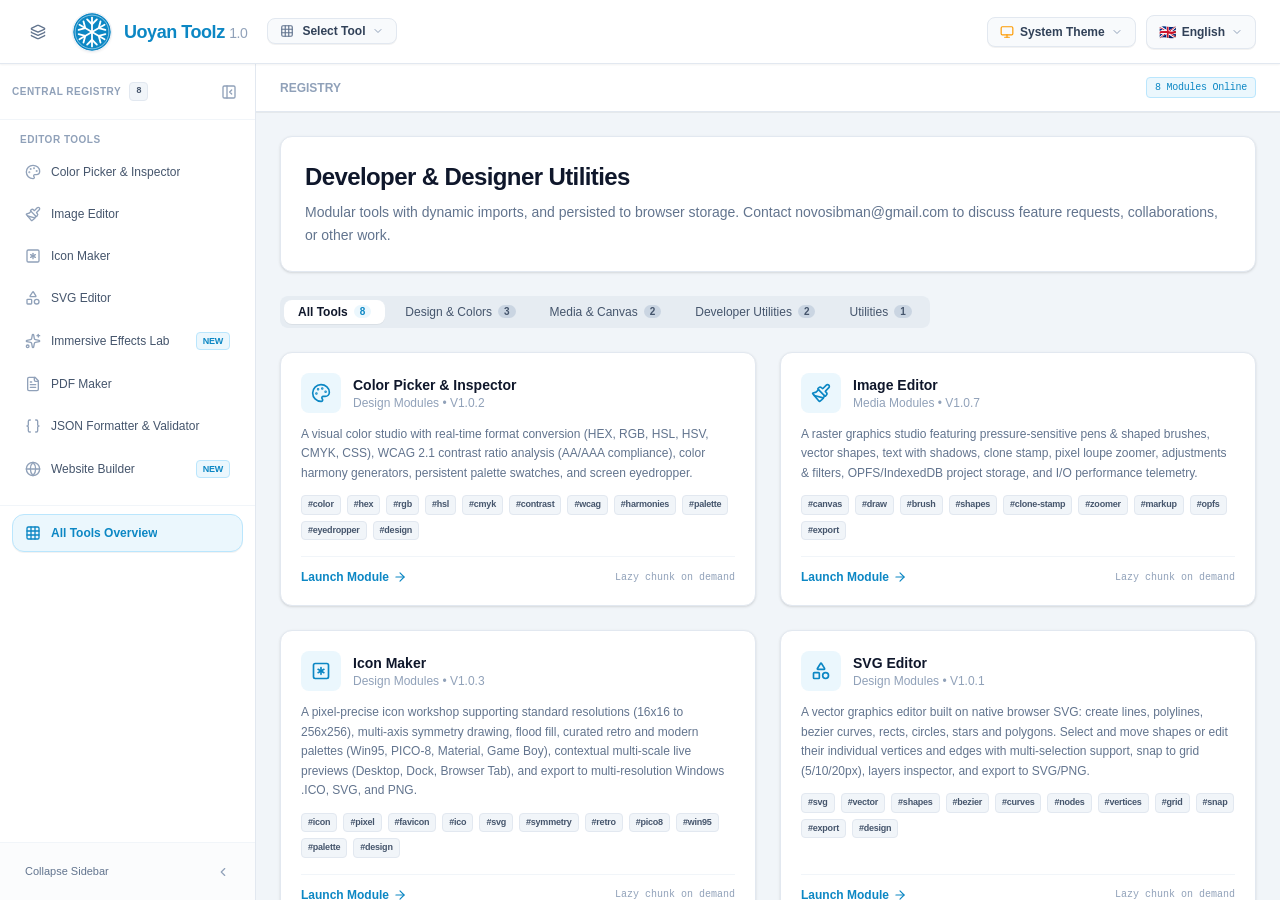
==== commit ebb4ed5e: "Tools update" ====
--- a/index.html
+++ b/index.html
@@ -13,9 +13,9 @@
 <meta name="robots" content="index, follow" />
 <meta name="keywords"
     content="Uoyan Toolz, Уоян Тулз, SVG editor, free SVG editor, векторный редактор онлайн, free image editor, free icon maker, free icon editor, free color picker, hex в rgb, rgb to smyk, JSON formatter, JSON validator, редактор фото онлайн, редактор картинок онлайн, редактор иконок онлайн, обрезка фото онлайн" />
-  <script type="module" crossorigin src="./assets/index-CZZZjVxB.js"></script>
-  <link rel="modulepreload" crossorigin href="./assets/common-BJQhp9WS.js">
-  <link rel="stylesheet" crossorigin href="./assets/index-DsU3bz6j.css">
+  <script type="module" crossorigin src="./assets/index-B4brghX8.js"></script>
+  <link rel="modulepreload" crossorigin href="./assets/common-CWhgVdJO.js">
+  <link rel="stylesheet" crossorigin href="./assets/index-cRrJraNB.css">
 </head>
 <body class="h-full bg-[#F8FAFC]">
     <div id="root" class="h-full"></div>
--- a/assets/index-cRrJraNB.css
+++ b/assets/index-cRrJraNB.css
@@ -0,0 +1 @@
+@layer properties{@supports (((-webkit-hyphens:none)) and (not (margin-trim:inline))) or ((-moz-orient:inline) and (not (color:rgb(from red r g b)))){*,:before,:after,::backdrop{--tw-translate-x:0;--tw-translate-y:0;--tw-translate-z:0;--tw-scale-x:1;--tw-scale-y:1;--tw-scale-z:1;--tw-rotate-x:initial;--tw-rotate-y:initial;--tw-rotate-z:initial;--tw-skew-x:initial;--tw-skew-y:initial;--tw-scrollbar-thumb:#0000;--tw-scrollbar-track:#0000;--tw-space-y-reverse:0;--tw-space-x-reverse:0;--tw-divide-y-reverse:0;--tw-border-style:solid;--tw-gradient-position:initial;--tw-gradient-from:#0000;--tw-gradient-via:#0000;--tw-gradient-to:#0000;--tw-gradient-stops:initial;--tw-gradient-via-stops:initial;--tw-gradient-from-position:0%;--tw-gradient-via-position:50%;--tw-gradient-to-position:100%;--tw-leading:initial;--tw-font-weight:initial;--tw-tracking:initial;--tw-ordinal:initial;--tw-slashed-zero:initial;--tw-numeric-figure:initial;--tw-numeric-spacing:initial;--tw-numeric-fraction:initial;--tw-shadow:0 0 #0000;--tw-shadow-color:initial;--tw-shadow-alpha:100%;--tw-inset-shadow:0 0 #0000;--tw-inset-shadow-color:initial;--tw-inset-shadow-alpha:100%;--tw-ring-color:initial;--tw-ring-shadow:0 0 #0000;--tw-inset-ring-color:initial;--tw-inset-ring-shadow:0 0 #0000;--tw-ring-inset:initial;--tw-ring-offset-width:0px;--tw-ring-offset-color:#fff;--tw-ring-offset-shadow:0 0 #0000;--tw-outline-style:solid;--tw-blur:initial;--tw-brightness:initial;--tw-contrast:initial;--tw-grayscale:initial;--tw-hue-rotate:initial;--tw-invert:initial;--tw-opacity:initial;--tw-saturate:initial;--tw-sepia:initial;--tw-drop-shadow:initial;--tw-drop-shadow-color:initial;--tw-drop-shadow-alpha:100%;--tw-drop-shadow-size:initial;--tw-backdrop-blur:initial;--tw-backdrop-brightness:initial;--tw-backdrop-contrast:initial;--tw-backdrop-grayscale:initial;--tw-backdrop-hue-rotate:initial;--tw-backdrop-invert:initial;--tw-backdrop-opacity:initial;--tw-backdrop-saturate:initial;--tw-backdrop-sepia:initial;--tw-duration:initial;--tw-ease:initial}}}@layer theme{:root,:host{--font-sans:-apple-system, BlinkMacSystemFont, "Segoe UI", Roboto, "Helvetica Neue", "Noto Sans", Arial, sans-serif, "Apple Color Emoji", "Segoe UI Emoji", "Segoe UI Symbol", "Noto Color Emoji";--font-mono:ui-monospace, SFMono-Regular, Menlo, Monaco, Consolas, "Liberation Mono", "Courier New", monospace;--color-red-50:oklch(97.1% .013 17.38);--color-red-400:oklch(70.4% .191 22.216);--color-red-500:oklch(63.7% .237 25.331);--color-red-600:oklch(57.7% .245 27.325);--color-red-950:oklch(25.8% .092 26.042);--color-orange-500:oklch(70.5% .213 47.604);--color-amber-50:oklch(98.7% .022 95.277);--color-amber-100:oklch(96.2% .059 95.617);--color-amber-200:oklch(92.4% .12 95.746);--color-amber-300:oklch(87.9% .169 91.605);--color-amber-400:oklch(82.8% .189 84.429);--color-amber-500:oklch(76.9% .188 70.08);--color-amber-600:oklch(66.6% .179 58.318);--color-amber-700:oklch(55.5% .163 48.998);--color-amber-800:oklch(47.3% .137 46.201);--color-amber-900:oklch(41.4% .112 45.904);--color-amber-950:oklch(27.9% .077 45.635);--color-yellow-200:oklch(94.5% .129 101.54);--color-yellow-400:oklch(85.2% .199 91.936);--color-yellow-500:oklch(79.5% .184 86.047);--color-yellow-600:oklch(68.1% .162 75.834);--color-yellow-700:oklch(55.4% .135 66.442);--color-green-500:oklch(72.3% .219 149.579);--color-emerald-50:oklch(97.9% .021 166.113);--color-emerald-100:oklch(95% .052 163.051);--color-emerald-200:oklch(90.5% .093 164.15);--color-emerald-300:oklch(84.5% .143 164.978);--color-emerald-400:oklch(76.5% .177 163.223);--color-emerald-500:oklch(69.6% .17 162.48);--color-emerald-600:oklch(59.6% .145 163.225);--color-emerald-700:oklch(50.8% .118 165.612);--color-emerald-800:oklch(43.2% .095 166.913);--color-emerald-900:oklch(37.8% .077 168.94);--color-emerald-950:oklch(26.2% .051 172.552);--color-teal-100:oklch(95.3% .051 180.801);--color-teal-300:oklch(85.5% .138 181.071);--color-teal-400:oklch(77.7% .152 181.912);--color-teal-500:oklch(70.4% .14 182.503);--color-teal-800:oklch(43.7% .078 188.216);--color-teal-950:oklch(27.7% .046 192.524);--color-cyan-100:oklch(95.6% .045 203.388);--color-cyan-300:oklch(86.5% .127 207.078);--color-cyan-400:oklch(78.9% .154 211.53);--color-cyan-500:oklch(71.5% .143 215.221);--color-cyan-600:oklch(60.9% .126 221.723);--color-cyan-800:oklch(45% .085 224.283);--color-cyan-950:oklch(30.2% .056 229.695);--color-sky-50:oklch(97.7% .013 236.62);--color-sky-100:oklch(95.1% .026 236.824);--color-sky-200:oklch(90.1% .058 230.902);--color-sky-300:oklch(82.8% .111 230.318);--color-sky-400:oklch(74.6% .16 232.661);--color-sky-500:oklch(68.5% .169 237.323);--color-sky-600:oklch(58.8% .158 241.966);--color-sky-700:oklch(50% .134 242.749);--color-sky-800:oklch(44.3% .11 240.79);--color-sky-900:oklch(39.1% .09 240.876);--color-sky-950:oklch(29.3% .066 243.157);--color-blue-100:oklch(93.2% .032 255.585);--color-blue-300:oklch(80.9% .105 251.813);--color-blue-400:oklch(70.7% .165 254.624);--color-blue-500:oklch(62.3% .214 259.815);--color-blue-600:oklch(54.6% .245 262.881);--color-blue-700:oklch(48.8% .243 264.376);--color-blue-800:oklch(42.4% .199 265.638);--color-blue-900:oklch(37.9% .146 265.522);--color-blue-950:oklch(28.2% .091 267.935);--color-indigo-50:oklch(96.2% .018 272.314);--color-indigo-100:oklch(93% .034 272.788);--color-indigo-200:oklch(87% .065 274.039);--color-indigo-300:oklch(78.5% .115 274.713);--color-indigo-400:oklch(67.3% .182 276.935);--color-indigo-500:oklch(58.5% .233 277.117);--color-indigo-600:oklch(51.1% .262 276.966);--color-indigo-700:oklch(45.7% .24 277.023);--color-indigo-800:oklch(39.8% .195 277.366);--color-indigo-900:oklch(35.9% .144 278.697);--color-indigo-950:oklch(25.7% .09 281.288);--color-violet-100:oklch(94.3% .029 294.588);--color-violet-300:oklch(81.1% .111 293.571);--color-violet-400:oklch(70.2% .183 293.541);--color-violet-500:oklch(60.6% .25 292.717);--color-violet-600:oklch(54.1% .281 293.009);--color-violet-800:oklch(43.2% .232 292.759);--color-violet-950:oklch(28.3% .141 291.089);--color-purple-50:oklch(97.7% .014 308.299);--color-purple-100:oklch(94.6% .033 307.174);--color-purple-200:oklch(90.2% .063 306.703);--color-purple-300:oklch(82.7% .119 306.383);--color-purple-400:oklch(71.4% .203 305.504);--color-purple-500:oklch(62.7% .265 303.9);--color-purple-600:oklch(55.8% .288 302.321);--color-purple-700:oklch(49.6% .265 301.924);--color-purple-800:oklch(43.8% .218 303.724);--color-purple-900:oklch(38.1% .176 304.987);--color-purple-950:oklch(29.1% .149 302.717);--color-fuchsia-100:oklch(95.2% .037 318.852);--color-fuchsia-300:oklch(83.3% .145 321.434);--color-fuchsia-400:oklch(74% .238 322.16);--color-fuchsia-600:oklch(59.1% .293 322.896);--color-fuchsia-800:oklch(45.2% .211 324.591);--color-fuchsia-950:oklch(29.3% .136 325.661);--color-pink-400:oklch(71.8% .202 349.761);--color-pink-500:oklch(65.6% .241 354.308);--color-rose-50:oklch(96.9% .015 12.422);--color-rose-100:oklch(94.1% .03 12.58);--color-rose-200:oklch(89.2% .058 10.001);--color-rose-300:oklch(81% .117 11.638);--color-rose-400:oklch(71.2% .194 13.428);--color-rose-500:oklch(64.5% .246 16.439);--color-rose-600:oklch(58.6% .253 17.585);--color-rose-700:oklch(51.4% .222 16.935);--color-rose-800:oklch(45.5% .188 13.697);--color-rose-900:oklch(41% .159 10.272);--color-rose-950:oklch(27.1% .105 12.094);--color-slate-50:oklch(98.4% .003 247.858);--color-slate-100:oklch(96.8% .007 247.896);--color-slate-200:oklch(92.9% .013 255.508);--color-slate-300:oklch(86.9% .022 252.894);--color-slate-400:oklch(70.4% .04 256.788);--color-slate-500:oklch(55.4% .046 257.417);--color-slate-600:oklch(44.6% .043 257.281);--color-slate-700:oklch(37.2% .044 257.287);--color-slate-800:oklch(27.9% .041 260.031);--color-slate-900:oklch(20.8% .042 265.755);--color-slate-950:oklch(12.9% .042 264.695);--color-zinc-800:oklch(27.4% .006 286.033);--color-stone-600:oklch(44.4% .011 73.639);--color-black:#000;--color-white:#fff;--spacing:.25rem;--container-xs:20rem;--container-sm:24rem;--container-md:28rem;--container-lg:32rem;--container-xl:36rem;--container-2xl:42rem;--container-3xl:48rem;--container-4xl:56rem;--container-5xl:64rem;--text-xs:.75rem;--text-xs--line-height:calc(1 / .75);--text-sm:.875rem;--text-sm--line-height:calc(1.25 / .875);--text-base:1rem;--text-base--line-height: 1.5 ;--text-lg:1.125rem;--text-lg--line-height:calc(1.75 / 1.125);--text-xl:1.25rem;--text-xl--line-height:calc(1.75 / 1.25);--text-2xl:1.5rem;--text-2xl--line-height:calc(2 / 1.5);--text-3xl:1.875rem;--text-3xl--line-height: 1.2 ;--font-weight-normal:400;--font-weight-medium:500;--font-weight-semibold:600;--font-weight-bold:700;--font-weight-extrabold:800;--font-weight-black:900;--tracking-tight:-.025em;--tracking-wide:.025em;--tracking-wider:.05em;--leading-tight:1.25;--leading-snug:1.375;--leading-relaxed:1.625;--radius-xs:.125rem;--radius-sm:.25rem;--radius-md:.375rem;--radius-lg:.5rem;--radius-xl:.75rem;--radius-2xl:1rem;--shadow-sm:0 1px 3px 0 #0000001a, 0 1px 2px -1px #0000001a;--shadow-md:0 4px 6px -1px #0000001a, 0 2px 4px -2px #0000001a;--shadow-lg:0 10px 15px -3px #0000001a, 0 4px 6px -4px #0000001a;--drop-shadow-xs:0 1px 1px #0000000d;--drop-shadow-lg:0 4px 4px #00000026;--ease-out:cubic-bezier(0, 0, .2, 1);--ease-in-out:cubic-bezier(.4, 0, .2, 1);--animate-spin:spin 1s linear infinite;--animate-pulse:pulse 2s cubic-bezier(.4, 0, .6, 1) infinite;--animate-bounce:bounce 1s infinite;--blur-xs:4px;--blur-sm:8px;--blur-md:12px;--default-transition-duration:.15s;--default-transition-timing-function:cubic-bezier(.4, 0, .2, 1);--default-font-family:var(--font-sans);--default-mono-font-family:var(--font-mono)}}@layer base{*,:after,:before,::backdrop{box-sizing:border-box;border:0 solid;margin:0;padding:0}::file-selector-button{box-sizing:border-box;border:0 solid;margin:0;padding:0}html,:host{-webkit-text-size-adjust:100%;-moz-tab-size:4;tab-size:4;line-height:1.5;font-family:var(--default-font-family,-apple-system, BlinkMacSystemFont, "Segoe UI", Roboto, "Helvetica Neue", "Noto Sans", Arial, sans-serif, "Apple Color Emoji", "Segoe UI Emoji", "Segoe UI Symbol", "Noto Color Emoji");font-feature-settings:var(--default-font-feature-settings,normal);font-variation-settings:var(--default-font-variation-settings,normal);-webkit-tap-highlight-color:transparent}hr{height:0;color:inherit;border-top-width:1px}abbr:where([title]){-webkit-text-decoration:underline dotted;text-decoration:underline dotted}h1,h2,h3,h4,h5,h6{font-size:inherit;font-weight:inherit}a{color:inherit;-webkit-text-decoration:inherit;text-decoration:inherit}b,strong{font-weight:bolder}code,kbd,samp,pre{font-family:var(--default-mono-font-family,ui-monospace, SFMono-Regular, Menlo, Monaco, Consolas, "Liberation Mono", "Courier New", monospace);font-feature-settings:var(--default-mono-font-feature-settings,normal);font-variation-settings:var(--default-mono-font-variation-settings,normal);font-size:1em}small{font-size:80%}sub,sup{vertical-align:baseline;font-size:75%;line-height:0;position:relative}sub{bottom:-.25em}sup{top:-.5em}table{text-indent:0;border-color:inherit;border-collapse:collapse}:-moz-focusring:where(:not(iframe)){outline:auto}progress{vertical-align:baseline}summary{display:list-item}ol,ul,menu{list-style:none}img,svg,video,canvas,audio,iframe,embed,object{vertical-align:middle;display:block}img,video{max-width:100%;height:auto}button,input,select,optgroup,textarea{font:inherit;font-feature-settings:inherit;font-variation-settings:inherit;letter-spacing:inherit;color:inherit;opacity:1;background-color:#0000;border-radius:0}::file-selector-button{font:inherit;font-feature-settings:inherit;font-variation-settings:inherit;letter-spacing:inherit;color:inherit;opacity:1;background-color:#0000;border-radius:0}:where(select:is([multiple],[size])) optgroup{font-weight:bolder}:where(select:is([multiple],[size])) optgroup option{padding-inline-start:20px}::file-selector-button{margin-inline-end:4px}::placeholder{opacity:1}@supports (not ((-webkit-appearance:-apple-pay-button))) or (contain-intrinsic-size:1px){::placeholder{color:currentColor}@supports (color:color-mix(in lab,red,red)){::placeholder{color:color-mix(in oklab,currentcolor 50%,transparent)}}}textarea{resize:vertical}::-webkit-search-decoration{-webkit-appearance:none}::-webkit-date-and-time-value{min-height:1lh;text-align:inherit}::-webkit-datetime-edit{display:inline-flex}::-webkit-datetime-edit-fields-wrapper{padding:0}::-webkit-datetime-edit{padding-block:0}::-webkit-datetime-edit-year-field{padding-block:0}::-webkit-datetime-edit-month-field{padding-block:0}::-webkit-datetime-edit-day-field{padding-block:0}::-webkit-datetime-edit-hour-field{padding-block:0}::-webkit-datetime-edit-minute-field{padding-block:0}::-webkit-datetime-edit-second-field{padding-block:0}::-webkit-datetime-edit-millisecond-field{padding-block:0}::-webkit-datetime-edit-meridiem-field{padding-block:0}::-webkit-calendar-picker-indicator{line-height:1}:-moz-ui-invalid{box-shadow:none}button,input:where([type=button],[type=reset],[type=submit]){-webkit-appearance:button;-moz-appearance:button;appearance:button}::file-selector-button{-webkit-appearance:button;-moz-appearance:button;appearance:button}::-webkit-inner-spin-button{height:auto}::-webkit-outer-spin-button{height:auto}[hidden]:where(:not([hidden=until-found])){display:none!important}}@layer components;@layer utilities{.pointer-events-auto{pointer-events:auto}.pointer-events-none{pointer-events:none}.collapse{visibility:collapse}.visible{visibility:visible}.sr-only{clip-path:inset(50%);white-space:nowrap;border-width:0;width:1px;height:1px;margin:-1px;padding:0;position:absolute;overflow:hidden}.absolute{position:absolute}.fixed{position:fixed}.relative{position:relative}.static{position:static}.sticky{position:sticky}.inset-0{top:0;right:0;bottom:0;left:0}.inset-y-0{inset-block:0}.-top-1{top:calc(var(--spacing) * -1)}.-top-2\.5{top:calc(var(--spacing) * -2.5)}.-top-7{top:calc(var(--spacing) * -7)}.-top-8{top:calc(var(--spacing) * -8)}.top-0{top:0}.top-1{top:var(--spacing)}.top-1\.5{top:calc(var(--spacing) * 1.5)}.top-1\/2{top:50%}.top-2{top:calc(var(--spacing) * 2)}.top-3{top:calc(var(--spacing) * 3)}.top-4{top:calc(var(--spacing) * 4)}.top-14{top:calc(var(--spacing) * 14)}.top-16{top:calc(var(--spacing) * 16)}.top-full{top:100%}.-right-1{right:calc(var(--spacing) * -1)}.right-0{right:0}.right-1{right:var(--spacing)}.right-1\.5{right:calc(var(--spacing) * 1.5)}.right-2{right:calc(var(--spacing) * 2)}.right-2\.5{right:calc(var(--spacing) * 2.5)}.right-3{right:calc(var(--spacing) * 3)}.right-4{right:calc(var(--spacing) * 4)}.right-5{right:calc(var(--spacing) * 5)}.right-6{right:calc(var(--spacing) * 6)}.-bottom-1{bottom:calc(var(--spacing) * -1)}.-bottom-7{bottom:calc(var(--spacing) * -7)}.-bottom-8{bottom:calc(var(--spacing) * -8)}.bottom-0{bottom:0}.bottom-2{bottom:calc(var(--spacing) * 2)}.bottom-3{bottom:calc(var(--spacing) * 3)}.bottom-4{bottom:calc(var(--spacing) * 4)}.bottom-5{bottom:calc(var(--spacing) * 5)}.bottom-6{bottom:calc(var(--spacing) * 6)}.bottom-full{bottom:100%}.-left-1{left:calc(var(--spacing) * -1)}.left-0{left:0}.left-1{left:var(--spacing)}.left-1\/2{left:50%}.left-2\.5{left:calc(var(--spacing) * 2.5)}.left-3{left:calc(var(--spacing) * 3)}.z-10{z-index:10}.z-20{z-index:20}.z-25{z-index:25}.z-28{z-index:28}.z-30{z-index:30}.z-40{z-index:40}.z-50{z-index:50}.z-\[70\]{z-index:70}.z-\[2147483647\]{z-index:2147483647}.col-span-2{grid-column:span 2/span 2}.\!container{width:100%!important}@media(min-width:40rem){.\!container{max-width:40rem!important}}@media(min-width:48rem){.\!container{max-width:48rem!important}}@media(min-width:64rem){.\!container{max-width:64rem!important}}@media(min-width:80rem){.\!container{max-width:80rem!important}}@media(min-width:96rem){.\!container{max-width:96rem!important}}.container{width:100%}@media(min-width:40rem){.container{max-width:40rem}}@media(min-width:48rem){.container{max-width:48rem}}@media(min-width:64rem){.container{max-width:64rem}}@media(min-width:80rem){.container{max-width:80rem}}@media(min-width:96rem){.container{max-width:96rem}}.m-auto{margin:auto}.mx-0\.5{margin-inline:calc(var(--spacing) * .5)}.mx-1{margin-inline:var(--spacing)}.mx-1\.5{margin-inline:calc(var(--spacing) * 1.5)}.mx-auto{margin-inline:auto}.my-1{margin-block:var(--spacing)}.my-1\.5{margin-block:calc(var(--spacing) * 1.5)}.my-2\.5{margin-block:calc(var(--spacing) * 2.5)}.my-auto{margin-block:auto}.mt-0\.5{margin-top:calc(var(--spacing) * .5)}.mt-1{margin-top:var(--spacing)}.mt-1\.5{margin-top:calc(var(--spacing) * 1.5)}.mt-2{margin-top:calc(var(--spacing) * 2)}.mt-2\.5{margin-top:calc(var(--spacing) * 2.5)}.mt-3{margin-top:calc(var(--spacing) * 3)}.mr-0\.5{margin-right:calc(var(--spacing) * .5)}.mr-1{margin-right:var(--spacing)}.mb-0\.5{margin-bottom:calc(var(--spacing) * .5)}.mb-1{margin-bottom:var(--spacing)}.mb-1\.5{margin-bottom:calc(var(--spacing) * 1.5)}.mb-2{margin-bottom:calc(var(--spacing) * 2)}.mb-2\.5{margin-bottom:calc(var(--spacing) * 2.5)}.mb-3{margin-bottom:calc(var(--spacing) * 3)}.-ml-0\.5{margin-left:calc(var(--spacing) * -.5)}.ml-0\.5{margin-left:calc(var(--spacing) * .5)}.ml-1{margin-left:var(--spacing)}.ml-1\.5{margin-left:calc(var(--spacing) * 1.5)}.ml-2{margin-left:calc(var(--spacing) * 2)}.ml-4{margin-left:calc(var(--spacing) * 4)}.ml-6{margin-left:calc(var(--spacing) * 6)}.ml-auto{margin-left:auto}.box-border{box-sizing:border-box}.line-clamp-1{-webkit-line-clamp:1;-webkit-box-orient:vertical;display:-webkit-box;overflow:hidden}.line-clamp-2{-webkit-line-clamp:2;-webkit-box-orient:vertical;display:-webkit-box;overflow:hidden}.line-clamp-5{-webkit-line-clamp:5;-webkit-box-orient:vertical;display:-webkit-box;overflow:hidden}.block{display:block}.contents{display:contents}.flex{display:flex}.grid{display:grid}.hidden{display:none}.inline{display:inline}.inline-block{display:inline-block}.inline-flex{display:inline-flex}.table{display:table}.table-cell{display:table-cell}.aspect-4\/3{aspect-ratio:4/3}.aspect-square{aspect-ratio:1}.h-0\.5{height:calc(var(--spacing) * .5)}.h-1{height:var(--spacing)}.h-1\.5{height:calc(var(--spacing) * 1.5)}.h-2{height:calc(var(--spacing) * 2)}.h-2\.5{height:calc(var(--spacing) * 2.5)}.h-3{height:calc(var(--spacing) * 3)}.h-3\.5{height:calc(var(--spacing) * 3.5)}.h-4{height:calc(var(--spacing) * 4)}.h-4\.5{height:calc(var(--spacing) * 4.5)}.h-5{height:calc(var(--spacing) * 5)}.h-6{height:calc(var(--spacing) * 6)}.h-7{height:calc(var(--spacing) * 7)}.h-8{height:calc(var(--spacing) * 8)}.h-9{height:calc(var(--spacing) * 9)}.h-10{height:calc(var(--spacing) * 10)}.h-11{height:calc(var(--spacing) * 11)}.h-12{height:calc(var(--spacing) * 12)}.h-13{height:calc(var(--spacing) * 13)}.h-14{height:calc(var(--spacing) * 14)}.h-16{height:calc(var(--spacing) * 16)}.h-20{height:calc(var(--spacing) * 20)}.h-28{height:calc(var(--spacing) * 28)}.h-32{height:calc(var(--spacing) * 32)}.h-36{height:calc(var(--spacing) * 36)}.h-56{height:calc(var(--spacing) * 56)}.h-\[1px\]{height:1px}.h-\[3px\]{height:3px}.h-\[180px\]{height:180px}.h-\[760px\]{height:760px}.h-auto{height:auto}.h-full{height:100%}.h-px{height:1px}.h-screen{height:100vh}.max-h-32{max-height:calc(var(--spacing) * 32)}.max-h-44{max-height:calc(var(--spacing) * 44)}.max-h-48{max-height:calc(var(--spacing) * 48)}.max-h-52{max-height:calc(var(--spacing) * 52)}.max-h-60{max-height:calc(var(--spacing) * 60)}.max-h-80{max-height:calc(var(--spacing) * 80)}.max-h-\[50vh\]{max-height:50vh}.max-h-\[70vh\]{max-height:70vh}.max-h-\[75vh\]{max-height:75vh}.max-h-\[85vh\]{max-height:85vh}.max-h-\[90vh\]{max-height:90vh}.max-h-\[92vh\]{max-height:92vh}.max-h-\[160px\]{max-height:160px}.max-h-\[170px\]{max-height:170px}.max-h-\[200px\]{max-height:200px}.max-h-\[220px\]{max-height:220px}.max-h-\[300px\]{max-height:300px}.max-h-\[360px\]{max-height:360px}.max-h-\[380px\]{max-height:380px}.max-h-\[480px\]{max-height:480px}.max-h-\[520px\]{max-height:520px}.max-h-full{max-height:100%}.min-h-0{min-height:0}.min-h-\[34px\]{min-height:34px}.min-h-\[42px\]{min-height:42px}.min-h-\[50px\]{min-height:50px}.min-h-\[110px\]{min-height:110px}.min-h-\[120px\]{min-height:120px}.min-h-\[260px\]{min-height:260px}.min-h-\[280px\]{min-height:280px}.min-h-\[320px\]{min-height:320px}.min-h-\[360px\]{min-height:360px}.min-h-\[400px\]{min-height:400px}.min-h-\[600px\]{min-height:600px}.min-h-\[640px\]{min-height:640px}.min-h-full{min-height:100%}.w-0\.5{width:calc(var(--spacing) * .5)}.w-1{width:var(--spacing)}.w-1\.5{width:calc(var(--spacing) * 1.5)}.w-2{width:calc(var(--spacing) * 2)}.w-2\.5{width:calc(var(--spacing) * 2.5)}.w-3{width:calc(var(--spacing) * 3)}.w-3\.5{width:calc(var(--spacing) * 3.5)}.w-4{width:calc(var(--spacing) * 4)}.w-4\.5{width:calc(var(--spacing) * 4.5)}.w-5{width:calc(var(--spacing) * 5)}.w-6{width:calc(var(--spacing) * 6)}.w-7{width:calc(var(--spacing) * 7)}.w-8{width:calc(var(--spacing) * 8)}.w-9{width:calc(var(--spacing) * 9)}.w-10{width:calc(var(--spacing) * 10)}.w-12{width:calc(var(--spacing) * 12)}.w-14{width:calc(var(--spacing) * 14)}.w-16{width:calc(var(--spacing) * 16)}.w-20{width:calc(var(--spacing) * 20)}.w-24{width:calc(var(--spacing) * 24)}.w-32{width:calc(var(--spacing) * 32)}.w-36{width:calc(var(--spacing) * 36)}.w-44{width:calc(var(--spacing) * 44)}.w-48{width:calc(var(--spacing) * 48)}.w-52{width:calc(var(--spacing) * 52)}.w-56{width:calc(var(--spacing) * 56)}.w-60{width:calc(var(--spacing) * 60)}.w-64{width:calc(var(--spacing) * 64)}.w-72{width:calc(var(--spacing) * 72)}.w-80{width:calc(var(--spacing) * 80)}.w-96{width:calc(var(--spacing) * 96)}.w-\[1px\]{width:1px}.w-\[240px\]{width:240px}.w-\[330px\]{width:330px}.w-auto{width:auto}.w-fit{width:fit-content}.w-full{width:100%}.w-px{width:1px}.w-screen{width:100vw}.max-w-2xl{max-width:var(--container-2xl)}.max-w-3xl{max-width:var(--container-3xl)}.max-w-4xl{max-width:var(--container-4xl)}.max-w-5xl{max-width:var(--container-5xl)}.max-w-\[130px\]{max-width:130px}.max-w-\[140px\]{max-width:140px}.max-w-\[180px\]{max-width:180px}.max-w-\[200px\]{max-width:200px}.max-w-\[220px\]{max-width:220px}.max-w-\[280px\]{max-width:280px}.max-w-full{max-width:100%}.max-w-lg{max-width:var(--container-lg)}.max-w-md{max-width:var(--container-md)}.max-w-sm{max-width:var(--container-sm)}.max-w-xl{max-width:var(--container-xl)}.max-w-xs{max-width:var(--container-xs)}.min-w-0{min-width:0}.min-w-\[14px\]{min-width:14px}.min-w-\[16px\]{min-width:16px}.min-w-\[28px\]{min-width:28px}.min-w-\[30px\]{min-width:30px}.min-w-\[32px\]{min-width:32px}.min-w-\[34px\]{min-width:34px}.min-w-\[36px\]{min-width:36px}.min-w-\[38px\]{min-width:38px}.min-w-\[42px\]{min-width:42px}.min-w-\[44px\]{min-width:44px}.min-w-\[90px\]{min-width:90px}.min-w-\[112px\]{min-width:112px}.min-w-\[180px\]{min-width:180px}.min-w-\[220px\]{min-width:220px}.min-w-\[240px\]{min-width:240px}.min-w-full{min-width:100%}.flex-1{flex:1}.shrink{flex-shrink:1}.shrink-0{flex-shrink:0}.border-collapse{border-collapse:collapse}.origin-center{transform-origin:50%}.origin-top-left{transform-origin:0 0}.-translate-x-1\/2{--tw-translate-x: -50% ;translate:var(--tw-translate-x) var(--tw-translate-y)}.translate-x-0{--tw-translate-x:0px;translate:var(--tw-translate-x) var(--tw-translate-y)}.translate-x-1{--tw-translate-x:var(--spacing);translate:var(--tw-translate-x) var(--tw-translate-y)}.translate-x-4{--tw-translate-x:calc(var(--spacing) * 4);translate:var(--tw-translate-x) var(--tw-translate-y)}.-translate-y-1\/2{--tw-translate-y: -50% ;translate:var(--tw-translate-x) var(--tw-translate-y)}.-translate-y-full{--tw-translate-y:-100%;translate:var(--tw-translate-x) var(--tw-translate-y)}.scale-25{--tw-scale-x:25%;--tw-scale-y:25%;--tw-scale-z:25%;scale:var(--tw-scale-x) var(--tw-scale-y)}.scale-50{--tw-scale-x:50%;--tw-scale-y:50%;--tw-scale-z:50%;scale:var(--tw-scale-x) var(--tw-scale-y)}.scale-75{--tw-scale-x:75%;--tw-scale-y:75%;--tw-scale-z:75%;scale:var(--tw-scale-x) var(--tw-scale-y)}.scale-100{--tw-scale-x:100%;--tw-scale-y:100%;--tw-scale-z:100%;scale:var(--tw-scale-x) var(--tw-scale-y)}.scale-102{--tw-scale-x:102%;--tw-scale-y:102%;--tw-scale-z:102%;scale:var(--tw-scale-x) var(--tw-scale-y)}.scale-105{--tw-scale-x:105%;--tw-scale-y:105%;--tw-scale-z:105%;scale:var(--tw-scale-x) var(--tw-scale-y)}.scale-110{--tw-scale-x:110%;--tw-scale-y:110%;--tw-scale-z:110%;scale:var(--tw-scale-x) var(--tw-scale-y)}.scale-115{--tw-scale-x:115%;--tw-scale-y:115%;--tw-scale-z:115%;scale:var(--tw-scale-x) var(--tw-scale-y)}.scale-125{--tw-scale-x:125%;--tw-scale-y:125%;--tw-scale-z:125%;scale:var(--tw-scale-x) var(--tw-scale-y)}.scale-x-125{--tw-scale-x:125%;scale:var(--tw-scale-x) var(--tw-scale-y)}.-rotate-45{rotate:-45deg}.rotate-45{rotate:45deg}.rotate-90{rotate:90deg}.rotate-180{rotate:180deg}.rotate-270{rotate:270deg}.transform{transform:var(--tw-rotate-x,) var(--tw-rotate-y,) var(--tw-rotate-z,) var(--tw-skew-x,) var(--tw-skew-y,)}.animate-bounce{animation:var(--animate-bounce)}.animate-pulse{animation:var(--animate-pulse)}.animate-spin{animation:var(--animate-spin)}.cursor-crosshair{cursor:crosshair}.cursor-default{cursor:default}.cursor-ew-resize{cursor:ew-resize}.cursor-grab{cursor:grab}.cursor-grabbing{cursor:grabbing}.cursor-move{cursor:move}.cursor-nesw-resize{cursor:nesw-resize}.cursor-none{cursor:none}.cursor-not-allowed{cursor:not-allowed}.cursor-ns-resize{cursor:ns-resize}.cursor-nwse-resize{cursor:nwse-resize}.cursor-pointer{cursor:pointer}.touch-none{touch-action:none}.resize{resize:both}.resize-none{resize:none}.resize-y{resize:vertical}.scrollbar-thin{scrollbar-width:thin}.scrollbar-thumb-slate-700{--tw-scrollbar-thumb:var(--color-slate-700);scrollbar-color:var(--tw-scrollbar-thumb) var(--tw-scrollbar-track)}.appearance-none{-webkit-appearance:none;-moz-appearance:none;appearance:none}.grid-cols-1{grid-template-columns:repeat(1,minmax(0,1fr))}.grid-cols-2{grid-template-columns:repeat(2,minmax(0,1fr))}.grid-cols-3{grid-template-columns:repeat(3,minmax(0,1fr))}.grid-cols-4{grid-template-columns:repeat(4,minmax(0,1fr))}.grid-cols-5{grid-template-columns:repeat(5,minmax(0,1fr))}.grid-cols-6{grid-template-columns:repeat(6,minmax(0,1fr))}.grid-cols-8{grid-template-columns:repeat(8,minmax(0,1fr))}.grid-cols-9{grid-template-columns:repeat(9,minmax(0,1fr))}.grid-cols-10{grid-template-columns:repeat(10,minmax(0,1fr))}.grid-cols-12{grid-template-columns:repeat(12,minmax(0,1fr))}.grid-rows-3{grid-template-rows:repeat(3,minmax(0,1fr))}.flex-col{flex-direction:column}.flex-col-reverse{flex-direction:column-reverse}.flex-row{flex-direction:row}.flex-row-reverse{flex-direction:row-reverse}.flex-nowrap{flex-wrap:nowrap}.flex-wrap{flex-wrap:wrap}.flex-wrap-reverse{flex-wrap:wrap-reverse}.items-baseline{align-items:baseline}.items-center{align-items:center}.items-end{align-items:flex-end}.items-start{align-items:flex-start}.items-stretch{align-items:stretch}.justify-around{justify-content:space-around}.justify-between{justify-content:space-between}.justify-center{justify-content:center}.justify-end{justify-content:flex-end}.justify-evenly{justify-content:space-evenly}.justify-start{justify-content:flex-start}.gap-0{gap:0}.gap-0\.5{gap:calc(var(--spacing) * .5)}.gap-1{gap:var(--spacing)}.gap-1\.5{gap:calc(var(--spacing) * 1.5)}.gap-2{gap:calc(var(--spacing) * 2)}.gap-2\.5{gap:calc(var(--spacing) * 2.5)}.gap-3{gap:calc(var(--spacing) * 3)}.gap-4{gap:calc(var(--spacing) * 4)}.gap-5{gap:calc(var(--spacing) * 5)}.gap-6{gap:calc(var(--spacing) * 6)}.gap-8{gap:calc(var(--spacing) * 8)}:where(.space-y-0\.5>:not(:last-child)){--tw-space-y-reverse:0;margin-block-start:calc(calc(var(--spacing) * .5) * var(--tw-space-y-reverse));margin-block-end:calc(calc(var(--spacing) * .5) * calc(1 - var(--tw-space-y-reverse)))}:where(.space-y-1>:not(:last-child)){--tw-space-y-reverse:0;margin-block-start:calc(var(--spacing) * var(--tw-space-y-reverse));margin-block-end:calc(var(--spacing) * calc(1 - var(--tw-space-y-reverse)))}:where(.space-y-1\.5>:not(:last-child)){--tw-space-y-reverse:0;margin-block-start:calc(calc(var(--spacing) * 1.5) * var(--tw-space-y-reverse));margin-block-end:calc(calc(var(--spacing) * 1.5) * calc(1 - var(--tw-space-y-reverse)))}:where(.space-y-2>:not(:last-child)){--tw-space-y-reverse:0;margin-block-start:calc(calc(var(--spacing) * 2) * var(--tw-space-y-reverse));margin-block-end:calc(calc(var(--spacing) * 2) * calc(1 - var(--tw-space-y-reverse)))}:where(.space-y-2\.5>:not(:last-child)){--tw-space-y-reverse:0;margin-block-start:calc(calc(var(--spacing) * 2.5) * var(--tw-space-y-reverse));margin-block-end:calc(calc(var(--spacing) * 2.5) * calc(1 - var(--tw-space-y-reverse)))}:where(.space-y-3>:not(:last-child)){--tw-space-y-reverse:0;margin-block-start:calc(calc(var(--spacing) * 3) * var(--tw-space-y-reverse));margin-block-end:calc(calc(var(--spacing) * 3) * calc(1 - var(--tw-space-y-reverse)))}:where(.space-y-3\.5>:not(:last-child)){--tw-space-y-reverse:0;margin-block-start:calc(calc(var(--spacing) * 3.5) * var(--tw-space-y-reverse));margin-block-end:calc(calc(var(--spacing) * 3.5) * calc(1 - var(--tw-space-y-reverse)))}:where(.space-y-4>:not(:last-child)){--tw-space-y-reverse:0;margin-block-start:calc(calc(var(--spacing) * 4) * var(--tw-space-y-reverse));margin-block-end:calc(calc(var(--spacing) * 4) * calc(1 - var(--tw-space-y-reverse)))}:where(.space-y-5>:not(:last-child)){--tw-space-y-reverse:0;margin-block-start:calc(calc(var(--spacing) * 5) * var(--tw-space-y-reverse));margin-block-end:calc(calc(var(--spacing) * 5) * calc(1 - var(--tw-space-y-reverse)))}:where(.space-y-6>:not(:last-child)){--tw-space-y-reverse:0;margin-block-start:calc(calc(var(--spacing) * 6) * var(--tw-space-y-reverse));margin-block-end:calc(calc(var(--spacing) * 6) * calc(1 - var(--tw-space-y-reverse)))}.gap-x-2{column-gap:calc(var(--spacing) * 2)}:where(.-space-x-1>:not(:last-child)){--tw-space-x-reverse:0;margin-inline-start:calc(calc(var(--spacing) * -1) * var(--tw-space-x-reverse));margin-inline-end:calc(calc(var(--spacing) * -1) * calc(1 - var(--tw-space-x-reverse)))}.gap-y-1\.5{row-gap:calc(var(--spacing) * 1.5)}:where(.divide-y>:not(:last-child)){--tw-divide-y-reverse:0;border-bottom-style:var(--tw-border-style);border-top-style:var(--tw-border-style);border-top-width:calc(1px * var(--tw-divide-y-reverse));border-bottom-width:calc(1px * calc(1 - var(--tw-divide-y-reverse)))}:where(.divide-slate-100>:not(:last-child)){border-color:var(--color-slate-100)}.truncate{text-overflow:ellipsis;white-space:nowrap;overflow:hidden}.overflow-auto{overflow:auto}.overflow-hidden{overflow:hidden}.overflow-visible{overflow:visible}.overflow-x-auto{overflow-x:auto}.overflow-x-hidden{overflow-x:hidden}.overflow-y-auto{overflow-y:auto}.overscroll-contain{overscroll-behavior:contain}.rounded{border-radius:.25rem}.rounded-2xl{border-radius:var(--radius-2xl)}.rounded-\[1px\]{border-radius:1px}.rounded-full{border-radius:3.40282e38px}.rounded-lg{border-radius:var(--radius-lg)}.rounded-md{border-radius:var(--radius-md)}.rounded-none{border-radius:0}.rounded-sm{border-radius:var(--radius-sm)}.rounded-xl{border-radius:var(--radius-xl)}.rounded-xs{border-radius:var(--radius-xs)}.rounded-r{border-top-right-radius:.25rem;border-bottom-right-radius:.25rem}.border{border-style:var(--tw-border-style);border-width:1px}.border-0{border-style:var(--tw-border-style);border-width:0}.border-2{border-style:var(--tw-border-style);border-width:2px}.border-t{border-top-style:var(--tw-border-style);border-top-width:1px}.border-t-2{border-top-style:var(--tw-border-style);border-top-width:2px}.border-r{border-right-style:var(--tw-border-style);border-right-width:1px}.border-r-2{border-right-style:var(--tw-border-style);border-right-width:2px}.border-b{border-bottom-style:var(--tw-border-style);border-bottom-width:1px}.border-b-2{border-bottom-style:var(--tw-border-style);border-bottom-width:2px}.border-l{border-left-style:var(--tw-border-style);border-left-width:1px}.border-l-2{border-left-style:var(--tw-border-style);border-left-width:2px}.border-dashed{--tw-border-style:dashed;border-style:dashed}.border-\[\#0C87C4\]{border-color:#0c87c4}.border-\[\#0C87C4\]\/30{border-color:#0c87c44d}.border-\[\#0C87C4\]\/40{border-color:#0c87c466}.border-\[\#0C87C4\]\/50{border-color:#0c87c480}.border-\[\#0972A7\]{border-color:#0972a7}.border-\[\#BAE6FD\]{border-color:#bae6fd}.border-amber-200{border-color:var(--color-amber-200)}.border-amber-200\/50{border-color:#fee68580}@supports (color:color-mix(in lab,red,red)){.border-amber-200\/50{border-color:color-mix(in oklab,var(--color-amber-200) 50%,transparent)}}.border-amber-300{border-color:var(--color-amber-300)}.border-amber-400{border-color:var(--color-amber-400)}.border-amber-500{border-color:var(--color-amber-500)}.border-amber-500\/30{border-color:#f99c004d}@supports (color:color-mix(in lab,red,red)){.border-amber-500\/30{border-color:color-mix(in oklab,var(--color-amber-500) 30%,transparent)}}.border-amber-500\/40{border-color:#f99c0066}@supports (color:color-mix(in lab,red,red)){.border-amber-500\/40{border-color:color-mix(in oklab,var(--color-amber-500) 40%,transparent)}}.border-amber-500\/50{border-color:#f99c0080}@supports (color:color-mix(in lab,red,red)){.border-amber-500\/50{border-color:color-mix(in oklab,var(--color-amber-500) 50%,transparent)}}.border-black{border-color:var(--color-black)}.border-black\/10{border-color:#0000001a}@supports (color:color-mix(in lab,red,red)){.border-black\/10{border-color:color-mix(in oklab,var(--color-black) 10%,transparent)}}.border-black\/15{border-color:#00000026}@supports (color:color-mix(in lab,red,red)){.border-black\/15{border-color:color-mix(in oklab,var(--color-black) 15%,transparent)}}.border-black\/20{border-color:#0003}@supports (color:color-mix(in lab,red,red)){.border-black\/20{border-color:color-mix(in oklab,var(--color-black) 20%,transparent)}}.border-blue-300{border-color:var(--color-blue-300)}.border-current{border-color:currentColor}.border-cyan-300{border-color:var(--color-cyan-300)}.border-emerald-200{border-color:var(--color-emerald-200)}.border-emerald-200\/50{border-color:#a4f4cf80}@supports (color:color-mix(in lab,red,red)){.border-emerald-200\/50{border-color:color-mix(in oklab,var(--color-emerald-200) 50%,transparent)}}.border-emerald-300{border-color:var(--color-emerald-300)}.border-emerald-400{border-color:var(--color-emerald-400)}.border-emerald-500{border-color:var(--color-emerald-500)}.border-emerald-500\/20{border-color:#00bb7f33}@supports (color:color-mix(in lab,red,red)){.border-emerald-500\/20{border-color:color-mix(in oklab,var(--color-emerald-500) 20%,transparent)}}.border-emerald-500\/40{border-color:#00bb7f66}@supports (color:color-mix(in lab,red,red)){.border-emerald-500\/40{border-color:color-mix(in oklab,var(--color-emerald-500) 40%,transparent)}}.border-emerald-800\/60{border-color:#005f4699}@supports (color:color-mix(in lab,red,red)){.border-emerald-800\/60{border-color:color-mix(in oklab,var(--color-emerald-800) 60%,transparent)}}.border-fuchsia-300{border-color:var(--color-fuchsia-300)}.border-indigo-100{border-color:var(--color-indigo-100)}.border-indigo-300{border-color:var(--color-indigo-300)}.border-indigo-400{border-color:var(--color-indigo-400)}.border-indigo-500{border-color:var(--color-indigo-500)}.border-indigo-500\/80{border-color:#625fffcc}@supports (color:color-mix(in lab,red,red)){.border-indigo-500\/80{border-color:color-mix(in oklab,var(--color-indigo-500) 80%,transparent)}}.border-indigo-700\/50{border-color:#432dd780}@supports (color:color-mix(in lab,red,red)){.border-indigo-700\/50{border-color:color-mix(in oklab,var(--color-indigo-700) 50%,transparent)}}.border-purple-200{border-color:var(--color-purple-200)}.border-purple-200\/50{border-color:#e9d5ff80}@supports (color:color-mix(in lab,red,red)){.border-purple-200\/50{border-color:color-mix(in oklab,var(--color-purple-200) 50%,transparent)}}.border-purple-500{border-color:var(--color-purple-500)}.border-purple-500\/80{border-color:#ac4bffcc}@supports (color:color-mix(in lab,red,red)){.border-purple-500\/80{border-color:color-mix(in oklab,var(--color-purple-500) 80%,transparent)}}.border-purple-800\/60{border-color:#6e11b099}@supports (color:color-mix(in lab,red,red)){.border-purple-800\/60{border-color:color-mix(in oklab,var(--color-purple-800) 60%,transparent)}}.border-purple-800\/80{border-color:#6e11b0cc}@supports (color:color-mix(in lab,red,red)){.border-purple-800\/80{border-color:color-mix(in oklab,var(--color-purple-800) 80%,transparent)}}.border-rose-100{border-color:var(--color-rose-100)}.border-rose-200{border-color:var(--color-rose-200)}.border-rose-200\/80{border-color:#ffccd3cc}@supports (color:color-mix(in lab,red,red)){.border-rose-200\/80{border-color:color-mix(in oklab,var(--color-rose-200) 80%,transparent)}}.border-rose-300{border-color:var(--color-rose-300)}.border-rose-300\/80{border-color:#ffa2aecc}@supports (color:color-mix(in lab,red,red)){.border-rose-300\/80{border-color:color-mix(in oklab,var(--color-rose-300) 80%,transparent)}}.border-rose-500{border-color:var(--color-rose-500)}.border-rose-500\/40{border-color:#ff235766}@supports (color:color-mix(in lab,red,red)){.border-rose-500\/40{border-color:color-mix(in oklab,var(--color-rose-500) 40%,transparent)}}.border-rose-500\/80{border-color:#ff2357cc}@supports (color:color-mix(in lab,red,red)){.border-rose-500\/80{border-color:color-mix(in oklab,var(--color-rose-500) 80%,transparent)}}.border-sky-200{border-color:var(--color-sky-200)}.border-sky-200\/50{border-color:#b8e6fe80}@supports (color:color-mix(in lab,red,red)){.border-sky-200\/50{border-color:color-mix(in oklab,var(--color-sky-200) 50%,transparent)}}.border-sky-200\/60{border-color:#b8e6fe99}@supports (color:color-mix(in lab,red,red)){.border-sky-200\/60{border-color:color-mix(in oklab,var(--color-sky-200) 60%,transparent)}}.border-sky-200\/80{border-color:#b8e6fecc}@supports (color:color-mix(in lab,red,red)){.border-sky-200\/80{border-color:color-mix(in oklab,var(--color-sky-200) 80%,transparent)}}.border-sky-300{border-color:var(--color-sky-300)}.border-sky-400{border-color:var(--color-sky-400)}.border-sky-400\/40{border-color:#00bcfe66}@supports (color:color-mix(in lab,red,red)){.border-sky-400\/40{border-color:color-mix(in oklab,var(--color-sky-400) 40%,transparent)}}.border-sky-500{border-color:var(--color-sky-500)}.border-sky-500\/30{border-color:#00a5ef4d}@supports (color:color-mix(in lab,red,red)){.border-sky-500\/30{border-color:color-mix(in oklab,var(--color-sky-500) 30%,transparent)}}.border-sky-500\/40{border-color:#00a5ef66}@supports (color:color-mix(in lab,red,red)){.border-sky-500\/40{border-color:color-mix(in oklab,var(--color-sky-500) 40%,transparent)}}.border-slate-100{border-color:var(--color-slate-100)}.border-slate-200{border-color:var(--color-slate-200)}.border-slate-200\/40{border-color:#e2e8f066}@supports (color:color-mix(in lab,red,red)){.border-slate-200\/40{border-color:color-mix(in oklab,var(--color-slate-200) 40%,transparent)}}.border-slate-200\/50{border-color:#e2e8f080}@supports (color:color-mix(in lab,red,red)){.border-slate-200\/50{border-color:color-mix(in oklab,var(--color-slate-200) 50%,transparent)}}.border-slate-200\/60{border-color:#e2e8f099}@supports (color:color-mix(in lab,red,red)){.border-slate-200\/60{border-color:color-mix(in oklab,var(--color-slate-200) 60%,transparent)}}.border-slate-200\/70{border-color:#e2e8f0b3}@supports (color:color-mix(in lab,red,red)){.border-slate-200\/70{border-color:color-mix(in oklab,var(--color-slate-200) 70%,transparent)}}.border-slate-200\/80{border-color:#e2e8f0cc}@supports (color:color-mix(in lab,red,red)){.border-slate-200\/80{border-color:color-mix(in oklab,var(--color-slate-200) 80%,transparent)}}.border-slate-200\/90{border-color:#e2e8f0e6}@supports (color:color-mix(in lab,red,red)){.border-slate-200\/90{border-color:color-mix(in oklab,var(--color-slate-200) 90%,transparent)}}.border-slate-300{border-color:var(--color-slate-300)}.border-slate-300\/80{border-color:#cad5e2cc}@supports (color:color-mix(in lab,red,red)){.border-slate-300\/80{border-color:color-mix(in oklab,var(--color-slate-300) 80%,transparent)}}.border-slate-400{border-color:var(--color-slate-400)}.border-slate-400\/80{border-color:#90a1b9cc}@supports (color:color-mix(in lab,red,red)){.border-slate-400\/80{border-color:color-mix(in oklab,var(--color-slate-400) 80%,transparent)}}.border-slate-600{border-color:var(--color-slate-600)}.border-slate-700{border-color:var(--color-slate-700)}.border-slate-700\/60{border-color:#31415899}@supports (color:color-mix(in lab,red,red)){.border-slate-700\/60{border-color:color-mix(in oklab,var(--color-slate-700) 60%,transparent)}}.border-slate-700\/80{border-color:#314158cc}@supports (color:color-mix(in lab,red,red)){.border-slate-700\/80{border-color:color-mix(in oklab,var(--color-slate-700) 80%,transparent)}}.border-slate-700\/90{border-color:#314158e6}@supports (color:color-mix(in lab,red,red)){.border-slate-700\/90{border-color:color-mix(in oklab,var(--color-slate-700) 90%,transparent)}}.border-slate-800{border-color:var(--color-slate-800)}.border-slate-800\/80{border-color:#1d293dcc}@supports (color:color-mix(in lab,red,red)){.border-slate-800\/80{border-color:color-mix(in oklab,var(--color-slate-800) 80%,transparent)}}.border-teal-300{border-color:var(--color-teal-300)}.border-transparent{border-color:#0000}.border-violet-300{border-color:var(--color-violet-300)}.border-white{border-color:var(--color-white)}.border-white\/20{border-color:#fff3}@supports (color:color-mix(in lab,red,red)){.border-white\/20{border-color:color-mix(in oklab,var(--color-white) 20%,transparent)}}.border-white\/35{border-color:#ffffff59}@supports (color:color-mix(in lab,red,red)){.border-white\/35{border-color:color-mix(in oklab,var(--color-white) 35%,transparent)}}.border-white\/50{border-color:#ffffff80}@supports (color:color-mix(in lab,red,red)){.border-white\/50{border-color:color-mix(in oklab,var(--color-white) 50%,transparent)}}.bg-\[\#0C87C4\]{background-color:#0c87c4}.bg-\[\#0C87C4\]\/5{background-color:#0c87c40d}.bg-\[\#0C87C4\]\/10{background-color:#0c87c41a}.bg-\[\#0C87C4\]\/15{background-color:#0c87c426}.bg-\[\#0C87C4\]\/20{background-color:#0c87c433}.bg-\[\#0C87C4\]\/30{background-color:#0c87c44d}.bg-\[\#0C87C4\]\/50{background-color:#0c87c480}.bg-\[\#0C87C4\]\/60{background-color:#0c87c499}.bg-\[\#1e293b\]{background-color:#1e293b}.bg-\[\#EBF7FD\]{background-color:#ebf7fd}.bg-\[\#F1F5F9\]{background-color:#f1f5f9}.bg-\[\#F8FAFC\]{background-color:#f8fafc}.bg-amber-50{background-color:var(--color-amber-50)}.bg-amber-50\/80{background-color:#fffbebcc}@supports (color:color-mix(in lab,red,red)){.bg-amber-50\/80{background-color:color-mix(in oklab,var(--color-amber-50) 80%,transparent)}}.bg-amber-100{background-color:var(--color-amber-100)}.bg-amber-400{background-color:var(--color-amber-400)}.bg-amber-400\/20{background-color:#fcbb0033}@supports (color:color-mix(in lab,red,red)){.bg-amber-400\/20{background-color:color-mix(in oklab,var(--color-amber-400) 20%,transparent)}}.bg-amber-500{background-color:var(--color-amber-500)}.bg-amber-500\/10{background-color:#f99c001a}@supports (color:color-mix(in lab,red,red)){.bg-amber-500\/10{background-color:color-mix(in oklab,var(--color-amber-500) 10%,transparent)}}.bg-amber-500\/15{background-color:#f99c0026}@supports (color:color-mix(in lab,red,red)){.bg-amber-500\/15{background-color:color-mix(in oklab,var(--color-amber-500) 15%,transparent)}}.bg-amber-500\/20{background-color:#f99c0033}@supports (color:color-mix(in lab,red,red)){.bg-amber-500\/20{background-color:color-mix(in oklab,var(--color-amber-500) 20%,transparent)}}.bg-amber-600{background-color:var(--color-amber-600)}.bg-amber-700{background-color:var(--color-amber-700)}.bg-black{background-color:var(--color-black)}.bg-black\/40{background-color:#0006}@supports (color:color-mix(in lab,red,red)){.bg-black\/40{background-color:color-mix(in oklab,var(--color-black) 40%,transparent)}}.bg-black\/60{background-color:#0009}@supports (color:color-mix(in lab,red,red)){.bg-black\/60{background-color:color-mix(in oklab,var(--color-black) 60%,transparent)}}.bg-black\/95{background-color:#000000f2}@supports (color:color-mix(in lab,red,red)){.bg-black\/95{background-color:color-mix(in oklab,var(--color-black) 95%,transparent)}}.bg-blue-100{background-color:var(--color-blue-100)}.bg-blue-600{background-color:var(--color-blue-600)}.bg-cyan-100{background-color:var(--color-cyan-100)}.bg-cyan-500{background-color:var(--color-cyan-500)}.bg-cyan-600{background-color:var(--color-cyan-600)}.bg-emerald-50{background-color:var(--color-emerald-50)}.bg-emerald-100{background-color:var(--color-emerald-100)}.bg-emerald-100\/80{background-color:#d0fae5cc}@supports (color:color-mix(in lab,red,red)){.bg-emerald-100\/80{background-color:color-mix(in oklab,var(--color-emerald-100) 80%,transparent)}}.bg-emerald-100\/90{background-color:#d0fae5e6}@supports (color:color-mix(in lab,red,red)){.bg-emerald-100\/90{background-color:color-mix(in oklab,var(--color-emerald-100) 90%,transparent)}}.bg-emerald-400{background-color:var(--color-emerald-400)}.bg-emerald-500{background-color:var(--color-emerald-500)}.bg-emerald-500\/10{background-color:#00bb7f1a}@supports (color:color-mix(in lab,red,red)){.bg-emerald-500\/10{background-color:color-mix(in oklab,var(--color-emerald-500) 10%,transparent)}}.bg-emerald-500\/15{background-color:#00bb7f26}@supports (color:color-mix(in lab,red,red)){.bg-emerald-500\/15{background-color:color-mix(in oklab,var(--color-emerald-500) 15%,transparent)}}.bg-emerald-500\/25{background-color:#00bb7f40}@supports (color:color-mix(in lab,red,red)){.bg-emerald-500\/25{background-color:color-mix(in oklab,var(--color-emerald-500) 25%,transparent)}}.bg-emerald-600{background-color:var(--color-emerald-600)}.bg-emerald-950\/80{background-color:#002c22cc}@supports (color:color-mix(in lab,red,red)){.bg-emerald-950\/80{background-color:color-mix(in oklab,var(--color-emerald-950) 80%,transparent)}}.bg-fuchsia-100{background-color:var(--color-fuchsia-100)}.bg-fuchsia-600{background-color:var(--color-fuchsia-600)}.bg-indigo-50{background-color:var(--color-indigo-50)}.bg-indigo-100{background-color:var(--color-indigo-100)}.bg-indigo-500{background-color:var(--color-indigo-500)}.bg-indigo-500\/10{background-color:#625fff1a}@supports (color:color-mix(in lab,red,red)){.bg-indigo-500\/10{background-color:color-mix(in oklab,var(--color-indigo-500) 10%,transparent)}}.bg-indigo-600{background-color:var(--color-indigo-600)}.bg-indigo-950\/70{background-color:#1e1a4db3}@supports (color:color-mix(in lab,red,red)){.bg-indigo-950\/70{background-color:color-mix(in oklab,var(--color-indigo-950) 70%,transparent)}}.bg-orange-500{background-color:var(--color-orange-500)}.bg-pink-500\/10{background-color:#f6339a1a}@supports (color:color-mix(in lab,red,red)){.bg-pink-500\/10{background-color:color-mix(in oklab,var(--color-pink-500) 10%,transparent)}}.bg-purple-50{background-color:var(--color-purple-50)}.bg-purple-50\/30{background-color:#faf5ff4d}@supports (color:color-mix(in lab,red,red)){.bg-purple-50\/30{background-color:color-mix(in oklab,var(--color-purple-50) 30%,transparent)}}.bg-purple-100{background-color:var(--color-purple-100)}.bg-purple-600{background-color:var(--color-purple-600)}.bg-purple-950\/70{background-color:#3c0366b3}@supports (color:color-mix(in lab,red,red)){.bg-purple-950\/70{background-color:color-mix(in oklab,var(--color-purple-950) 70%,transparent)}}.bg-purple-950\/80{background-color:#3c0366cc}@supports (color:color-mix(in lab,red,red)){.bg-purple-950\/80{background-color:color-mix(in oklab,var(--color-purple-950) 80%,transparent)}}.bg-rose-50{background-color:var(--color-rose-50)}.bg-rose-50\/50{background-color:#fff1f280}@supports (color:color-mix(in lab,red,red)){.bg-rose-50\/50{background-color:color-mix(in oklab,var(--color-rose-50) 50%,transparent)}}.bg-rose-100{background-color:var(--color-rose-100)}.bg-rose-400{background-color:var(--color-rose-400)}.bg-rose-500{background-color:var(--color-rose-500)}.bg-rose-500\/10{background-color:#ff23571a}@supports (color:color-mix(in lab,red,red)){.bg-rose-500\/10{background-color:color-mix(in oklab,var(--color-rose-500) 10%,transparent)}}.bg-rose-500\/20{background-color:#ff235733}@supports (color:color-mix(in lab,red,red)){.bg-rose-500\/20{background-color:color-mix(in oklab,var(--color-rose-500) 20%,transparent)}}.bg-rose-500\/80{background-color:#ff2357cc}@supports (color:color-mix(in lab,red,red)){.bg-rose-500\/80{background-color:color-mix(in oklab,var(--color-rose-500) 80%,transparent)}}.bg-rose-500\/95{background-color:#ff2357f2}@supports (color:color-mix(in lab,red,red)){.bg-rose-500\/95{background-color:color-mix(in oklab,var(--color-rose-500) 95%,transparent)}}.bg-rose-600{background-color:var(--color-rose-600)}.bg-sky-50{background-color:var(--color-sky-50)}.bg-sky-50\/40{background-color:#f0f9ff66}@supports (color:color-mix(in lab,red,red)){.bg-sky-50\/40{background-color:color-mix(in oklab,var(--color-sky-50) 40%,transparent)}}.bg-sky-50\/50{background-color:#f0f9ff80}@supports (color:color-mix(in lab,red,red)){.bg-sky-50\/50{background-color:color-mix(in oklab,var(--color-sky-50) 50%,transparent)}}.bg-sky-50\/70{background-color:#f0f9ffb3}@supports (color:color-mix(in lab,red,red)){.bg-sky-50\/70{background-color:color-mix(in oklab,var(--color-sky-50) 70%,transparent)}}.bg-sky-50\/80{background-color:#f0f9ffcc}@supports (color:color-mix(in lab,red,red)){.bg-sky-50\/80{background-color:color-mix(in oklab,var(--color-sky-50) 80%,transparent)}}.bg-sky-100{background-color:var(--color-sky-100)}.bg-sky-200{background-color:var(--color-sky-200)}.bg-sky-500{background-color:var(--color-sky-500)}.bg-sky-500\/10{background-color:#00a5ef1a}@supports (color:color-mix(in lab,red,red)){.bg-sky-500\/10{background-color:color-mix(in oklab,var(--color-sky-500) 10%,transparent)}}.bg-sky-500\/15{background-color:#00a5ef26}@supports (color:color-mix(in lab,red,red)){.bg-sky-500\/15{background-color:color-mix(in oklab,var(--color-sky-500) 15%,transparent)}}.bg-sky-500\/20{background-color:#00a5ef33}@supports (color:color-mix(in lab,red,red)){.bg-sky-500\/20{background-color:color-mix(in oklab,var(--color-sky-500) 20%,transparent)}}.bg-sky-500\/30{background-color:#00a5ef4d}@supports (color:color-mix(in lab,red,red)){.bg-sky-500\/30{background-color:color-mix(in oklab,var(--color-sky-500) 30%,transparent)}}.bg-sky-600{background-color:var(--color-sky-600)}.bg-sky-950\/30{background-color:#052f4a4d}@supports (color:color-mix(in lab,red,red)){.bg-sky-950\/30{background-color:color-mix(in oklab,var(--color-sky-950) 30%,transparent)}}.bg-slate-50{background-color:var(--color-slate-50)}.bg-slate-50\/50{background-color:#f8fafc80}@supports (color:color-mix(in lab,red,red)){.bg-slate-50\/50{background-color:color-mix(in oklab,var(--color-slate-50) 50%,transparent)}}.bg-slate-50\/60{background-color:#f8fafc99}@supports (color:color-mix(in lab,red,red)){.bg-slate-50\/60{background-color:color-mix(in oklab,var(--color-slate-50) 60%,transparent)}}.bg-slate-50\/70{background-color:#f8fafcb3}@supports (color:color-mix(in lab,red,red)){.bg-slate-50\/70{background-color:color-mix(in oklab,var(--color-slate-50) 70%,transparent)}}.bg-slate-50\/80{background-color:#f8fafccc}@supports (color:color-mix(in lab,red,red)){.bg-slate-50\/80{background-color:color-mix(in oklab,var(--color-slate-50) 80%,transparent)}}.bg-slate-100{background-color:var(--color-slate-100)}.bg-slate-100\/60{background-color:#f1f5f999}@supports (color:color-mix(in lab,red,red)){.bg-slate-100\/60{background-color:color-mix(in oklab,var(--color-slate-100) 60%,transparent)}}.bg-slate-100\/70{background-color:#f1f5f9b3}@supports (color:color-mix(in lab,red,red)){.bg-slate-100\/70{background-color:color-mix(in oklab,var(--color-slate-100) 70%,transparent)}}.bg-slate-100\/80{background-color:#f1f5f9cc}@supports (color:color-mix(in lab,red,red)){.bg-slate-100\/80{background-color:color-mix(in oklab,var(--color-slate-100) 80%,transparent)}}.bg-slate-100\/90{background-color:#f1f5f9e6}@supports (color:color-mix(in lab,red,red)){.bg-slate-100\/90{background-color:color-mix(in oklab,var(--color-slate-100) 90%,transparent)}}.bg-slate-100\/95{background-color:#f1f5f9f2}@supports (color:color-mix(in lab,red,red)){.bg-slate-100\/95{background-color:color-mix(in oklab,var(--color-slate-100) 95%,transparent)}}.bg-slate-200{background-color:var(--color-slate-200)}.bg-slate-200\/40{background-color:#e2e8f066}@supports (color:color-mix(in lab,red,red)){.bg-slate-200\/40{background-color:color-mix(in oklab,var(--color-slate-200) 40%,transparent)}}.bg-slate-200\/50{background-color:#e2e8f080}@supports (color:color-mix(in lab,red,red)){.bg-slate-200\/50{background-color:color-mix(in oklab,var(--color-slate-200) 50%,transparent)}}.bg-slate-200\/60{background-color:#e2e8f099}@supports (color:color-mix(in lab,red,red)){.bg-slate-200\/60{background-color:color-mix(in oklab,var(--color-slate-200) 60%,transparent)}}.bg-slate-200\/70{background-color:#e2e8f0b3}@supports (color:color-mix(in lab,red,red)){.bg-slate-200\/70{background-color:color-mix(in oklab,var(--color-slate-200) 70%,transparent)}}.bg-slate-200\/80{background-color:#e2e8f0cc}@supports (color:color-mix(in lab,red,red)){.bg-slate-200\/80{background-color:color-mix(in oklab,var(--color-slate-200) 80%,transparent)}}.bg-slate-200\/90{background-color:#e2e8f0e6}@supports (color:color-mix(in lab,red,red)){.bg-slate-200\/90{background-color:color-mix(in oklab,var(--color-slate-200) 90%,transparent)}}.bg-slate-300{background-color:var(--color-slate-300)}.bg-slate-300\/80{background-color:#cad5e2cc}@supports (color:color-mix(in lab,red,red)){.bg-slate-300\/80{background-color:color-mix(in oklab,var(--color-slate-300) 80%,transparent)}}.bg-slate-400{background-color:var(--color-slate-400)}.bg-slate-500\/70{background-color:#62748eb3}@supports (color:color-mix(in lab,red,red)){.bg-slate-500\/70{background-color:color-mix(in oklab,var(--color-slate-500) 70%,transparent)}}.bg-slate-600{background-color:var(--color-slate-600)}.bg-slate-700{background-color:var(--color-slate-700)}.bg-slate-800{background-color:var(--color-slate-800)}.bg-slate-800\/90{background-color:#1d293de6}@supports (color:color-mix(in lab,red,red)){.bg-slate-800\/90{background-color:color-mix(in oklab,var(--color-slate-800) 90%,transparent)}}.bg-slate-900{background-color:var(--color-slate-900)}.bg-slate-900\/50{background-color:#0f172b80}@supports (color:color-mix(in lab,red,red)){.bg-slate-900\/50{background-color:color-mix(in oklab,var(--color-slate-900) 50%,transparent)}}.bg-slate-900\/60{background-color:#0f172b99}@supports (color:color-mix(in lab,red,red)){.bg-slate-900\/60{background-color:color-mix(in oklab,var(--color-slate-900) 60%,transparent)}}.bg-slate-900\/70{background-color:#0f172bb3}@supports (color:color-mix(in lab,red,red)){.bg-slate-900\/70{background-color:color-mix(in oklab,var(--color-slate-900) 70%,transparent)}}.bg-slate-900\/80{background-color:#0f172bcc}@supports (color:color-mix(in lab,red,red)){.bg-slate-900\/80{background-color:color-mix(in oklab,var(--color-slate-900) 80%,transparent)}}.bg-slate-900\/90{background-color:#0f172be6}@supports (color:color-mix(in lab,red,red)){.bg-slate-900\/90{background-color:color-mix(in oklab,var(--color-slate-900) 90%,transparent)}}.bg-slate-900\/95{background-color:#0f172bf2}@supports (color:color-mix(in lab,red,red)){.bg-slate-900\/95{background-color:color-mix(in oklab,var(--color-slate-900) 95%,transparent)}}.bg-slate-950{background-color:var(--color-slate-950)}.bg-slate-950\/5{background-color:#0206180d}@supports (color:color-mix(in lab,red,red)){.bg-slate-950\/5{background-color:color-mix(in oklab,var(--color-slate-950) 5%,transparent)}}.bg-slate-950\/60{background-color:#02061899}@supports (color:color-mix(in lab,red,red)){.bg-slate-950\/60{background-color:color-mix(in oklab,var(--color-slate-950) 60%,transparent)}}.bg-slate-950\/70{background-color:#020618b3}@supports (color:color-mix(in lab,red,red)){.bg-slate-950\/70{background-color:color-mix(in oklab,var(--color-slate-950) 70%,transparent)}}.bg-slate-950\/75{background-color:#020618bf}@supports (color:color-mix(in lab,red,red)){.bg-slate-950\/75{background-color:color-mix(in oklab,var(--color-slate-950) 75%,transparent)}}.bg-slate-950\/80{background-color:#020618cc}@supports (color:color-mix(in lab,red,red)){.bg-slate-950\/80{background-color:color-mix(in oklab,var(--color-slate-950) 80%,transparent)}}.bg-slate-950\/90{background-color:#020618e6}@supports (color:color-mix(in lab,red,red)){.bg-slate-950\/90{background-color:color-mix(in oklab,var(--color-slate-950) 90%,transparent)}}.bg-slate-950\/95{background-color:#020618f2}@supports (color:color-mix(in lab,red,red)){.bg-slate-950\/95{background-color:color-mix(in oklab,var(--color-slate-950) 95%,transparent)}}.bg-stone-600{background-color:var(--color-stone-600)}.bg-teal-100{background-color:var(--color-teal-100)}.bg-teal-500{background-color:var(--color-teal-500)}.bg-transparent{background-color:#0000}.bg-violet-100{background-color:var(--color-violet-100)}.bg-violet-600{background-color:var(--color-violet-600)}.bg-white{background-color:var(--color-white)}.bg-white\/20{background-color:#fff3}@supports (color:color-mix(in lab,red,red)){.bg-white\/20{background-color:color-mix(in oklab,var(--color-white) 20%,transparent)}}.bg-white\/40{background-color:#fff6}@supports (color:color-mix(in lab,red,red)){.bg-white\/40{background-color:color-mix(in oklab,var(--color-white) 40%,transparent)}}.bg-white\/50{background-color:#ffffff80}@supports (color:color-mix(in lab,red,red)){.bg-white\/50{background-color:color-mix(in oklab,var(--color-white) 50%,transparent)}}.bg-white\/60{background-color:#fff9}@supports (color:color-mix(in lab,red,red)){.bg-white\/60{background-color:color-mix(in oklab,var(--color-white) 60%,transparent)}}.bg-white\/80{background-color:#fffc}@supports (color:color-mix(in lab,red,red)){.bg-white\/80{background-color:color-mix(in oklab,var(--color-white) 80%,transparent)}}.bg-white\/90{background-color:#ffffffe6}@supports (color:color-mix(in lab,red,red)){.bg-white\/90{background-color:color-mix(in oklab,var(--color-white) 90%,transparent)}}.bg-white\/95{background-color:#fffffff2}@supports (color:color-mix(in lab,red,red)){.bg-white\/95{background-color:color-mix(in oklab,var(--color-white) 95%,transparent)}}.bg-yellow-600{background-color:var(--color-yellow-600)}.bg-yellow-700{background-color:var(--color-yellow-700)}.bg-zinc-800{background-color:var(--color-zinc-800)}.bg-gradient-to-br{--tw-gradient-position:to bottom right in oklab;background-image:linear-gradient(var(--tw-gradient-stops))}.bg-gradient-to-r{--tw-gradient-position:to right in oklab;background-image:linear-gradient(var(--tw-gradient-stops))}.bg-gradient-to-t{--tw-gradient-position:to top in oklab;background-image:linear-gradient(var(--tw-gradient-stops))}.bg-gradient-to-tr{--tw-gradient-position:to top right in oklab;background-image:linear-gradient(var(--tw-gradient-stops))}.from-amber-600{--tw-gradient-from:var(--color-amber-600);--tw-gradient-stops:var(--tw-gradient-via-stops,var(--tw-gradient-position), var(--tw-gradient-from) var(--tw-gradient-from-position), var(--tw-gradient-to) var(--tw-gradient-to-position))}.from-black{--tw-gradient-from:var(--color-black);--tw-gradient-stops:var(--tw-gradient-via-stops,var(--tw-gradient-position), var(--tw-gradient-from) var(--tw-gradient-from-position), var(--tw-gradient-to) var(--tw-gradient-to-position))}.from-cyan-400{--tw-gradient-from:var(--color-cyan-400);--tw-gradient-stops:var(--tw-gradient-via-stops,var(--tw-gradient-position), var(--tw-gradient-from) var(--tw-gradient-from-position), var(--tw-gradient-to) var(--tw-gradient-to-position))}.from-emerald-900{--tw-gradient-from:var(--color-emerald-900);--tw-gradient-stops:var(--tw-gradient-via-stops,var(--tw-gradient-position), var(--tw-gradient-from) var(--tw-gradient-from-position), var(--tw-gradient-to) var(--tw-gradient-to-position))}.from-red-500{--tw-gradient-from:var(--color-red-500);--tw-gradient-stops:var(--tw-gradient-via-stops,var(--tw-gradient-position), var(--tw-gradient-from) var(--tw-gradient-from-position), var(--tw-gradient-to) var(--tw-gradient-to-position))}.from-rose-500{--tw-gradient-from:var(--color-rose-500);--tw-gradient-stops:var(--tw-gradient-via-stops,var(--tw-gradient-position), var(--tw-gradient-from) var(--tw-gradient-from-position), var(--tw-gradient-to) var(--tw-gradient-to-position))}.from-sky-400{--tw-gradient-from:var(--color-sky-400);--tw-gradient-stops:var(--tw-gradient-via-stops,var(--tw-gradient-position), var(--tw-gradient-from) var(--tw-gradient-from-position), var(--tw-gradient-to) var(--tw-gradient-to-position))}.from-sky-500{--tw-gradient-from:var(--color-sky-500);--tw-gradient-stops:var(--tw-gradient-via-stops,var(--tw-gradient-position), var(--tw-gradient-from) var(--tw-gradient-from-position), var(--tw-gradient-to) var(--tw-gradient-to-position))}.from-slate-200{--tw-gradient-from:var(--color-slate-200);--tw-gradient-stops:var(--tw-gradient-via-stops,var(--tw-gradient-position), var(--tw-gradient-from) var(--tw-gradient-from-position), var(--tw-gradient-to) var(--tw-gradient-to-position))}.from-teal-400{--tw-gradient-from:var(--color-teal-400);--tw-gradient-stops:var(--tw-gradient-via-stops,var(--tw-gradient-position), var(--tw-gradient-from) var(--tw-gradient-from-position), var(--tw-gradient-to) var(--tw-gradient-to-position))}.from-white{--tw-gradient-from:var(--color-white);--tw-gradient-stops:var(--tw-gradient-via-stops,var(--tw-gradient-position), var(--tw-gradient-from) var(--tw-gradient-from-position), var(--tw-gradient-to) var(--tw-gradient-to-position))}.via-\[\#0C87C4\]{--tw-gradient-via:#0c87c4;--tw-gradient-via-stops:var(--tw-gradient-position), var(--tw-gradient-from) var(--tw-gradient-from-position), var(--tw-gradient-via) var(--tw-gradient-via-position), var(--tw-gradient-to) var(--tw-gradient-to-position);--tw-gradient-stops:var(--tw-gradient-via-stops)}.via-green-500{--tw-gradient-via:var(--color-green-500);--tw-gradient-via-stops:var(--tw-gradient-position), var(--tw-gradient-from) var(--tw-gradient-from-position), var(--tw-gradient-via) var(--tw-gradient-via-position), var(--tw-gradient-to) var(--tw-gradient-to-position);--tw-gradient-stops:var(--tw-gradient-via-stops)}.via-pink-500{--tw-gradient-via:var(--color-pink-500);--tw-gradient-via-stops:var(--tw-gradient-position), var(--tw-gradient-from) var(--tw-gradient-from-position), var(--tw-gradient-via) var(--tw-gradient-via-position), var(--tw-gradient-to) var(--tw-gradient-to-position);--tw-gradient-stops:var(--tw-gradient-via-stops)}.via-red-500{--tw-gradient-via:var(--color-red-500);--tw-gradient-via-stops:var(--tw-gradient-position), var(--tw-gradient-from) var(--tw-gradient-from-position), var(--tw-gradient-via) var(--tw-gradient-via-position), var(--tw-gradient-to) var(--tw-gradient-to-position);--tw-gradient-stops:var(--tw-gradient-via-stops)}.to-black{--tw-gradient-to:var(--color-black);--tw-gradient-stops:var(--tw-gradient-via-stops,var(--tw-gradient-position), var(--tw-gradient-from) var(--tw-gradient-from-position), var(--tw-gradient-to) var(--tw-gradient-to-position))}.to-blue-500{--tw-gradient-to:var(--color-blue-500);--tw-gradient-stops:var(--tw-gradient-via-stops,var(--tw-gradient-position), var(--tw-gradient-from) var(--tw-gradient-from-position), var(--tw-gradient-to) var(--tw-gradient-to-position))}.to-blue-600{--tw-gradient-to:var(--color-blue-600);--tw-gradient-stops:var(--tw-gradient-via-stops,var(--tw-gradient-position), var(--tw-gradient-from) var(--tw-gradient-from-position), var(--tw-gradient-to) var(--tw-gradient-to-position))}.to-emerald-400{--tw-gradient-to:var(--color-emerald-400);--tw-gradient-stops:var(--tw-gradient-via-stops,var(--tw-gradient-position), var(--tw-gradient-from) var(--tw-gradient-from-position), var(--tw-gradient-to) var(--tw-gradient-to-position))}.to-indigo-900{--tw-gradient-to:var(--color-indigo-900);--tw-gradient-stops:var(--tw-gradient-via-stops,var(--tw-gradient-position), var(--tw-gradient-from) var(--tw-gradient-from-position), var(--tw-gradient-to) var(--tw-gradient-to-position))}.to-purple-500{--tw-gradient-to:var(--color-purple-500);--tw-gradient-stops:var(--tw-gradient-via-stops,var(--tw-gradient-position), var(--tw-gradient-from) var(--tw-gradient-from-position), var(--tw-gradient-to) var(--tw-gradient-to-position))}.to-rose-500{--tw-gradient-to:var(--color-rose-500);--tw-gradient-stops:var(--tw-gradient-via-stops,var(--tw-gradient-position), var(--tw-gradient-from) var(--tw-gradient-from-position), var(--tw-gradient-to) var(--tw-gradient-to-position))}.to-slate-300{--tw-gradient-to:var(--color-slate-300);--tw-gradient-stops:var(--tw-gradient-via-stops,var(--tw-gradient-position), var(--tw-gradient-from) var(--tw-gradient-from-position), var(--tw-gradient-to) var(--tw-gradient-to-position))}.to-transparent{--tw-gradient-to:transparent;--tw-gradient-stops:var(--tw-gradient-via-stops,var(--tw-gradient-position), var(--tw-gradient-from) var(--tw-gradient-from-position), var(--tw-gradient-to) var(--tw-gradient-to-position))}.to-yellow-200{--tw-gradient-to:var(--color-yellow-200);--tw-gradient-stops:var(--tw-gradient-via-stops,var(--tw-gradient-position), var(--tw-gradient-from) var(--tw-gradient-from-position), var(--tw-gradient-to) var(--tw-gradient-to-position))}.to-yellow-400{--tw-gradient-to:var(--color-yellow-400);--tw-gradient-stops:var(--tw-gradient-via-stops,var(--tw-gradient-position), var(--tw-gradient-from) var(--tw-gradient-from-position), var(--tw-gradient-to) var(--tw-gradient-to-position))}.fill-current{fill:currentColor}.stroke-\[2\.5\]{stroke-width:2.5px}.object-contain{object-fit:contain}.object-cover{object-fit:cover}.p-0{padding:0}.p-0\.5{padding:calc(var(--spacing) * .5)}.p-1{padding:var(--spacing)}.p-1\.5{padding:calc(var(--spacing) * 1.5)}.p-2{padding:calc(var(--spacing) * 2)}.p-2\.5{padding:calc(var(--spacing) * 2.5)}.p-3{padding:calc(var(--spacing) * 3)}.p-3\.5{padding:calc(var(--spacing) * 3.5)}.p-4{padding:calc(var(--spacing) * 4)}.p-5{padding:calc(var(--spacing) * 5)}.p-6{padding:calc(var(--spacing) * 6)}.p-8{padding:calc(var(--spacing) * 8)}.p-10{padding:calc(var(--spacing) * 10)}.px-0\.5{padding-inline:calc(var(--spacing) * .5)}.px-1{padding-inline:var(--spacing)}.px-1\.5{padding-inline:calc(var(--spacing) * 1.5)}.px-2{padding-inline:calc(var(--spacing) * 2)}.px-2\.5{padding-inline:calc(var(--spacing) * 2.5)}.px-3{padding-inline:calc(var(--spacing) * 3)}.px-3\.5{padding-inline:calc(var(--spacing) * 3.5)}.px-4{padding-inline:calc(var(--spacing) * 4)}.px-5{padding-inline:calc(var(--spacing) * 5)}.px-6{padding-inline:calc(var(--spacing) * 6)}.py-0\.5{padding-block:calc(var(--spacing) * .5)}.py-0\.25{padding-block:calc(var(--spacing) * .25)}.py-1{padding-block:var(--spacing)}.py-1\.5{padding-block:calc(var(--spacing) * 1.5)}.py-2{padding-block:calc(var(--spacing) * 2)}.py-2\.5{padding-block:calc(var(--spacing) * 2.5)}.py-3{padding-block:calc(var(--spacing) * 3)}.py-3\.5{padding-block:calc(var(--spacing) * 3.5)}.py-4{padding-block:calc(var(--spacing) * 4)}.py-6{padding-block:calc(var(--spacing) * 6)}.py-8{padding-block:calc(var(--spacing) * 8)}.py-10{padding-block:calc(var(--spacing) * 10)}.py-12{padding-block:calc(var(--spacing) * 12)}.pt-0\.5{padding-top:calc(var(--spacing) * .5)}.pt-1{padding-top:var(--spacing)}.pt-1\.5{padding-top:calc(var(--spacing) * 1.5)}.pt-2{padding-top:calc(var(--spacing) * 2)}.pt-2\.5{padding-top:calc(var(--spacing) * 2.5)}.pt-3{padding-top:calc(var(--spacing) * 3)}.pt-5{padding-top:calc(var(--spacing) * 5)}.pt-20{padding-top:calc(var(--spacing) * 20)}.pr-0\.5{padding-right:calc(var(--spacing) * .5)}.pr-1{padding-right:var(--spacing)}.pr-2{padding-right:calc(var(--spacing) * 2)}.pr-2\.5{padding-right:calc(var(--spacing) * 2.5)}.pr-3{padding-right:calc(var(--spacing) * 3)}.pr-4{padding-right:calc(var(--spacing) * 4)}.pr-9{padding-right:calc(var(--spacing) * 9)}.pr-\[300px\]{padding-right:300px}.pb-0\.5{padding-bottom:calc(var(--spacing) * .5)}.pb-1{padding-bottom:var(--spacing)}.pb-1\.5{padding-bottom:calc(var(--spacing) * 1.5)}.pb-2{padding-bottom:calc(var(--spacing) * 2)}.pb-3{padding-bottom:calc(var(--spacing) * 3)}.pb-\[360px\]{padding-bottom:360px}.pl-0\.5{padding-left:calc(var(--spacing) * .5)}.pl-1{padding-left:var(--spacing)}.pl-2{padding-left:calc(var(--spacing) * 2)}.pl-3{padding-left:calc(var(--spacing) * 3)}.pl-3\.5{padding-left:calc(var(--spacing) * 3.5)}.pl-8{padding-left:calc(var(--spacing) * 8)}.pl-9{padding-left:calc(var(--spacing) * 9)}.text-center{text-align:center}.text-left{text-align:left}.text-right{text-align:right}.font-mono{font-family:var(--font-mono)}.font-sans{font-family:var(--font-sans)}.text-2xl{font-size:var(--text-2xl);line-height:var(--tw-leading,var(--text-2xl--line-height))}.text-base{font-size:var(--text-base);line-height:var(--tw-leading,var(--text-base--line-height))}.text-lg{font-size:var(--text-lg);line-height:var(--tw-leading,var(--text-lg--line-height))}.text-sm{font-size:var(--text-sm);line-height:var(--tw-leading,var(--text-sm--line-height))}.text-xl{font-size:var(--text-xl);line-height:var(--tw-leading,var(--text-xl--line-height))}.text-xs{font-size:var(--text-xs);line-height:var(--tw-leading,var(--text-xs--line-height))}.text-\[9\.5px\]{font-size:9.5px}.text-\[9px\]{font-size:9px}.text-\[10\.5px\]{font-size:10.5px}.text-\[10px\]{font-size:10px}.text-\[11\.5px\]{font-size:11.5px}.text-\[11px\]{font-size:11px}.leading-5{--tw-leading:calc(var(--spacing) * 5);line-height:calc(var(--spacing) * 5)}.leading-6{--tw-leading:calc(var(--spacing) * 6);line-height:calc(var(--spacing) * 6)}.leading-none{--tw-leading:1;line-height:1}.leading-relaxed{--tw-leading:var(--leading-relaxed);line-height:var(--leading-relaxed)}.leading-snug{--tw-leading:var(--leading-snug);line-height:var(--leading-snug)}.leading-tight{--tw-leading:var(--leading-tight);line-height:var(--leading-tight)}.font-black{--tw-font-weight:var(--font-weight-black);font-weight:var(--font-weight-black)}.font-bold{--tw-font-weight:var(--font-weight-bold);font-weight:var(--font-weight-bold)}.font-extrabold{--tw-font-weight:var(--font-weight-extrabold);font-weight:var(--font-weight-extrabold)}.font-medium{--tw-font-weight:var(--font-weight-medium);font-weight:var(--font-weight-medium)}.font-normal{--tw-font-weight:var(--font-weight-normal);font-weight:var(--font-weight-normal)}.font-semibold{--tw-font-weight:var(--font-weight-semibold);font-weight:var(--font-weight-semibold)}.tracking-tight{--tw-tracking:var(--tracking-tight);letter-spacing:var(--tracking-tight)}.tracking-wide{--tw-tracking:var(--tracking-wide);letter-spacing:var(--tracking-wide)}.tracking-wider{--tw-tracking:var(--tracking-wider);letter-spacing:var(--tracking-wider)}.break-words{overflow-wrap:break-word}.whitespace-nowrap{white-space:nowrap}.whitespace-pre{white-space:pre}.whitespace-pre-wrap{white-space:pre-wrap}.tab-2{-moz-tab-size:2;tab-size:2}.text-\[\#0C87C4\]{color:#0c87c4}.text-amber-300{color:var(--color-amber-300)}.text-amber-400{color:var(--color-amber-400)}.text-amber-500{color:var(--color-amber-500)}.text-amber-600{color:var(--color-amber-600)}.text-amber-600\/80{color:#dd7400cc}@supports (color:color-mix(in lab,red,red)){.text-amber-600\/80{color:color-mix(in oklab,var(--color-amber-600) 80%,transparent)}}.text-amber-700{color:var(--color-amber-700)}.text-amber-800{color:var(--color-amber-800)}.text-blue-500{color:var(--color-blue-500)}.text-blue-700{color:var(--color-blue-700)}.text-blue-800{color:var(--color-blue-800)}.text-cyan-500{color:var(--color-cyan-500)}.text-cyan-800{color:var(--color-cyan-800)}.text-emerald-200{color:var(--color-emerald-200)}.text-emerald-300{color:var(--color-emerald-300)}.text-emerald-400{color:var(--color-emerald-400)}.text-emerald-500{color:var(--color-emerald-500)}.text-emerald-600{color:var(--color-emerald-600)}.text-emerald-700{color:var(--color-emerald-700)}.text-emerald-800{color:var(--color-emerald-800)}.text-fuchsia-800{color:var(--color-fuchsia-800)}.text-indigo-200{color:var(--color-indigo-200)}.text-indigo-300{color:var(--color-indigo-300)}.text-indigo-400{color:var(--color-indigo-400)}.text-indigo-400\/80{color:#7d87ffcc}@supports (color:color-mix(in lab,red,red)){.text-indigo-400\/80{color:color-mix(in oklab,var(--color-indigo-400) 80%,transparent)}}.text-indigo-500{color:var(--color-indigo-500)}.text-indigo-600{color:var(--color-indigo-600)}.text-indigo-700{color:var(--color-indigo-700)}.text-indigo-800{color:var(--color-indigo-800)}.text-indigo-900{color:var(--color-indigo-900)}.text-pink-500{color:var(--color-pink-500)}.text-purple-200{color:var(--color-purple-200)}.text-purple-300{color:var(--color-purple-300)}.text-purple-400{color:var(--color-purple-400)}.text-purple-500{color:var(--color-purple-500)}.text-purple-600{color:var(--color-purple-600)}.text-purple-700{color:var(--color-purple-700)}.text-red-500{color:var(--color-red-500)}.text-red-600{color:var(--color-red-600)}.text-rose-300{color:var(--color-rose-300)}.text-rose-500{color:var(--color-rose-500)}.text-rose-600{color:var(--color-rose-600)}.text-rose-700{color:var(--color-rose-700)}.text-rose-800{color:var(--color-rose-800)}.text-rose-900{color:var(--color-rose-900)}.text-sky-300{color:var(--color-sky-300)}.text-sky-400{color:var(--color-sky-400)}.text-sky-500{color:var(--color-sky-500)}.text-sky-600{color:var(--color-sky-600)}.text-sky-700{color:var(--color-sky-700)}.text-sky-800{color:var(--color-sky-800)}.text-sky-900{color:var(--color-sky-900)}.text-sky-950{color:var(--color-sky-950)}.text-slate-100{color:var(--color-slate-100)}.text-slate-200{color:var(--color-slate-200)}.text-slate-300{color:var(--color-slate-300)}.text-slate-300\/80{color:#cad5e2cc}@supports (color:color-mix(in lab,red,red)){.text-slate-300\/80{color:color-mix(in oklab,var(--color-slate-300) 80%,transparent)}}.text-slate-400{color:var(--color-slate-400)}.text-slate-500{color:var(--color-slate-500)}.text-slate-600{color:var(--color-slate-600)}.text-slate-700{color:var(--color-slate-700)}.text-slate-800{color:var(--color-slate-800)}.text-slate-900{color:var(--color-slate-900)}.text-teal-500{color:var(--color-teal-500)}.text-teal-800{color:var(--color-teal-800)}.text-violet-500{color:var(--color-violet-500)}.text-violet-800{color:var(--color-violet-800)}.text-white{color:var(--color-white)}.text-white\/80{color:#fffc}@supports (color:color-mix(in lab,red,red)){.text-white\/80{color:color-mix(in oklab,var(--color-white) 80%,transparent)}}.text-yellow-500{color:var(--color-yellow-500)}.capitalize{text-transform:capitalize}.lowercase{text-transform:lowercase}.uppercase{text-transform:uppercase}.italic{font-style:italic}.tabular-nums{--tw-numeric-spacing:tabular-nums;font-variant-numeric:var(--tw-ordinal,) var(--tw-slashed-zero,) var(--tw-numeric-figure,) var(--tw-numeric-spacing,) var(--tw-numeric-fraction,)}.line-through{text-decoration-line:line-through}.underline{text-decoration-line:underline}.antialiased{-webkit-font-smoothing:antialiased;-moz-osx-font-smoothing:grayscale}.placeholder-slate-400::placeholder{color:var(--color-slate-400)}.accent-\[\#0C87C4\]{accent-color:#0c87c4}.accent-amber-500{accent-color:var(--color-amber-500)}.accent-emerald-500{accent-color:var(--color-emerald-500)}.accent-indigo-500{accent-color:var(--color-indigo-500)}.accent-purple-500{accent-color:var(--color-purple-500)}.accent-sky-500{accent-color:var(--color-sky-500)}.accent-white{accent-color:var(--color-white)}.opacity-0{opacity:0}.opacity-25{opacity:.25}.opacity-30{opacity:.3}.opacity-40{opacity:.4}.opacity-50{opacity:.5}.opacity-60{opacity:.6}.opacity-70{opacity:.7}.opacity-75{opacity:.75}.opacity-80{opacity:.8}.opacity-85{opacity:.85}.opacity-90{opacity:.9}.shadow{--tw-shadow:0 1px 3px 0 var(--tw-shadow-color,#0000001a), 0 1px 2px -1px var(--tw-shadow-color,#0000001a);box-shadow:var(--tw-inset-shadow),var(--tw-inset-ring-shadow),var(--tw-ring-offset-shadow),var(--tw-ring-shadow),var(--tw-shadow)}.shadow-2xl{--tw-shadow:0 25px 50px -12px var(--tw-shadow-color,#00000040);box-shadow:var(--tw-inset-shadow),var(--tw-inset-ring-shadow),var(--tw-ring-offset-shadow),var(--tw-ring-shadow),var(--tw-shadow)}.shadow-2xs{--tw-shadow:0 1px var(--tw-shadow-color,#0000000d);box-shadow:var(--tw-inset-shadow),var(--tw-inset-ring-shadow),var(--tw-ring-offset-shadow),var(--tw-ring-shadow),var(--tw-shadow)}.shadow-\[0_0_0_1px_\#000000\]{--tw-shadow:0 0 0 1px var(--tw-shadow-color,#000);box-shadow:var(--tw-inset-shadow),var(--tw-inset-ring-shadow),var(--tw-ring-offset-shadow),var(--tw-ring-shadow),var(--tw-shadow)}.shadow-\[0_0_0_1px_\#ffffff\]{--tw-shadow:0 0 0 1px var(--tw-shadow-color,#fff);box-shadow:var(--tw-inset-shadow),var(--tw-inset-ring-shadow),var(--tw-ring-offset-shadow),var(--tw-ring-shadow),var(--tw-shadow)}.shadow-\[0_0_2px_rgba\(0\,0\,0\,0\.8\)\]{--tw-shadow:0 0 2px var(--tw-shadow-color,#000c);box-shadow:var(--tw-inset-shadow),var(--tw-inset-ring-shadow),var(--tw-ring-offset-shadow),var(--tw-ring-shadow),var(--tw-shadow)}.shadow-inner{--tw-shadow:inset 0 2px 4px 0 var(--tw-shadow-color,#0000000d);box-shadow:var(--tw-inset-shadow),var(--tw-inset-ring-shadow),var(--tw-ring-offset-shadow),var(--tw-ring-shadow),var(--tw-shadow)}.shadow-lg{--tw-shadow:0 10px 15px -3px var(--tw-shadow-color,#0000001a), 0 4px 6px -4px var(--tw-shadow-color,#0000001a);box-shadow:var(--tw-inset-shadow),var(--tw-inset-ring-shadow),var(--tw-ring-offset-shadow),var(--tw-ring-shadow),var(--tw-shadow)}.shadow-md{--tw-shadow:0 4px 6px -1px var(--tw-shadow-color,#0000001a), 0 2px 4px -2px var(--tw-shadow-color,#0000001a);box-shadow:var(--tw-inset-shadow),var(--tw-inset-ring-shadow),var(--tw-ring-offset-shadow),var(--tw-ring-shadow),var(--tw-shadow)}.shadow-sm{--tw-shadow:0 1px 3px 0 var(--tw-shadow-color,#0000001a), 0 1px 2px -1px var(--tw-shadow-color,#0000001a);box-shadow:var(--tw-inset-shadow),var(--tw-inset-ring-shadow),var(--tw-ring-offset-shadow),var(--tw-ring-shadow),var(--tw-shadow)}.shadow-xl{--tw-shadow:0 20px 25px -5px var(--tw-shadow-color,#0000001a), 0 8px 10px -6px var(--tw-shadow-color,#0000001a);box-shadow:var(--tw-inset-shadow),var(--tw-inset-ring-shadow),var(--tw-ring-offset-shadow),var(--tw-ring-shadow),var(--tw-shadow)}.shadow-xs{--tw-shadow:0 1px 2px 0 var(--tw-shadow-color,#0000000d);box-shadow:var(--tw-inset-shadow),var(--tw-inset-ring-shadow),var(--tw-ring-offset-shadow),var(--tw-ring-shadow),var(--tw-shadow)}.ring{--tw-ring-shadow:var(--tw-ring-inset,) 0 0 0 calc(1px + var(--tw-ring-offset-width)) var(--tw-ring-color,currentcolor);box-shadow:var(--tw-inset-shadow),var(--tw-inset-ring-shadow),var(--tw-ring-offset-shadow),var(--tw-ring-shadow),var(--tw-shadow)}.ring-0{--tw-ring-shadow:var(--tw-ring-inset,) 0 0 0 calc(0px + var(--tw-ring-offset-width)) var(--tw-ring-color,currentcolor);box-shadow:var(--tw-inset-shadow),var(--tw-inset-ring-shadow),var(--tw-ring-offset-shadow),var(--tw-ring-shadow),var(--tw-shadow)}.ring-1{--tw-ring-shadow:var(--tw-ring-inset,) 0 0 0 calc(1px + var(--tw-ring-offset-width)) var(--tw-ring-color,currentcolor);box-shadow:var(--tw-inset-shadow),var(--tw-inset-ring-shadow),var(--tw-ring-offset-shadow),var(--tw-ring-shadow),var(--tw-shadow)}.ring-2{--tw-ring-shadow:var(--tw-ring-inset,) 0 0 0 calc(2px + var(--tw-ring-offset-width)) var(--tw-ring-color,currentcolor);box-shadow:var(--tw-inset-shadow),var(--tw-inset-ring-shadow),var(--tw-ring-offset-shadow),var(--tw-ring-shadow),var(--tw-shadow)}.shadow-emerald-500\/50{--tw-shadow-color:#00bb7f80}@supports (color:color-mix(in lab,red,red)){.shadow-emerald-500\/50{--tw-shadow-color:color-mix(in oklab, color-mix(in oklab, var(--color-emerald-500) 50%, transparent) var(--tw-shadow-alpha), transparent)}}.ring-\[\#0C87C4\]{--tw-ring-color:#0c87c4}.ring-\[\#0C87C4\]\/30{--tw-ring-color:oklab(59.3861% -.0671205 -.113695/.3)}.ring-\[\#0C87C4\]\/40{--tw-ring-color:oklab(59.3861% -.0671205 -.113695/.4)}.ring-amber-300\/60{--tw-ring-color:#ffd23699}@supports (color:color-mix(in lab,red,red)){.ring-amber-300\/60{--tw-ring-color:color-mix(in oklab, var(--color-amber-300) 60%, transparent)}}.ring-black{--tw-ring-color:var(--color-black)}.ring-black\/20{--tw-ring-color:#0003}@supports (color:color-mix(in lab,red,red)){.ring-black\/20{--tw-ring-color:color-mix(in oklab, var(--color-black) 20%, transparent)}}.ring-black\/40{--tw-ring-color:#0006}@supports (color:color-mix(in lab,red,red)){.ring-black\/40{--tw-ring-color:color-mix(in oklab, var(--color-black) 40%, transparent)}}.ring-black\/80{--tw-ring-color:#000c}@supports (color:color-mix(in lab,red,red)){.ring-black\/80{--tw-ring-color:color-mix(in oklab, var(--color-black) 80%, transparent)}}.ring-blue-400{--tw-ring-color:var(--color-blue-400)}.ring-indigo-500{--tw-ring-color:var(--color-indigo-500)}.ring-purple-500{--tw-ring-color:var(--color-purple-500)}.ring-sky-500{--tw-ring-color:var(--color-sky-500)}.ring-sky-500\/20{--tw-ring-color:#00a5ef33}@supports (color:color-mix(in lab,red,red)){.ring-sky-500\/20{--tw-ring-color:color-mix(in oklab, var(--color-sky-500) 20%, transparent)}}.ring-sky-500\/25{--tw-ring-color:#00a5ef40}@supports (color:color-mix(in lab,red,red)){.ring-sky-500\/25{--tw-ring-color:color-mix(in oklab, var(--color-sky-500) 25%, transparent)}}.ring-sky-500\/30{--tw-ring-color:#00a5ef4d}@supports (color:color-mix(in lab,red,red)){.ring-sky-500\/30{--tw-ring-color:color-mix(in oklab, var(--color-sky-500) 30%, transparent)}}.ring-sky-500\/40{--tw-ring-color:#00a5ef66}@supports (color:color-mix(in lab,red,red)){.ring-sky-500\/40{--tw-ring-color:color-mix(in oklab, var(--color-sky-500) 40%, transparent)}}.ring-slate-300{--tw-ring-color:var(--color-slate-300)}.ring-white{--tw-ring-color:var(--color-white)}.ring-white\/50{--tw-ring-color:#ffffff80}@supports (color:color-mix(in lab,red,red)){.ring-white\/50{--tw-ring-color:color-mix(in oklab, var(--color-white) 50%, transparent)}}.ring-offset-1{--tw-ring-offset-width:1px;--tw-ring-offset-shadow:var(--tw-ring-inset,) 0 0 0 var(--tw-ring-offset-width) var(--tw-ring-offset-color)}.outline{outline-style:var(--tw-outline-style);outline-width:1px}.blur{--tw-blur:blur(8px);filter:var(--tw-blur,) var(--tw-brightness,) var(--tw-contrast,) var(--tw-grayscale,) var(--tw-hue-rotate,) var(--tw-invert,) var(--tw-saturate,) var(--tw-sepia,) var(--tw-drop-shadow,)}.blur-xs{--tw-blur:blur(var(--blur-xs));filter:var(--tw-blur,) var(--tw-brightness,) var(--tw-contrast,) var(--tw-grayscale,) var(--tw-hue-rotate,) var(--tw-invert,) var(--tw-saturate,) var(--tw-sepia,) var(--tw-drop-shadow,)}.drop-shadow{--tw-drop-shadow-size:drop-shadow(0 1px 2px var(--tw-drop-shadow-color,#0000001a)) drop-shadow(0 1px 1px var(--tw-drop-shadow-color,#0000000f));--tw-drop-shadow:drop-shadow(0 1px 2px #0000001a) drop-shadow(0 1px 1px #0000000f);filter:var(--tw-blur,) var(--tw-brightness,) var(--tw-contrast,) var(--tw-grayscale,) var(--tw-hue-rotate,) var(--tw-invert,) var(--tw-saturate,) var(--tw-sepia,) var(--tw-drop-shadow,)}.drop-shadow-lg{--tw-drop-shadow-size:drop-shadow(0 4px 4px var(--tw-drop-shadow-color,#00000026));--tw-drop-shadow:drop-shadow(var(--drop-shadow-lg));filter:var(--tw-blur,) var(--tw-brightness,) var(--tw-contrast,) var(--tw-grayscale,) var(--tw-hue-rotate,) var(--tw-invert,) var(--tw-saturate,) var(--tw-sepia,) var(--tw-drop-shadow,)}.drop-shadow-xs{--tw-drop-shadow-size:drop-shadow(0 1px 1px var(--tw-drop-shadow-color,#0000000d));--tw-drop-shadow:drop-shadow(var(--drop-shadow-xs));filter:var(--tw-blur,) var(--tw-brightness,) var(--tw-contrast,) var(--tw-grayscale,) var(--tw-hue-rotate,) var(--tw-invert,) var(--tw-saturate,) var(--tw-sepia,) var(--tw-drop-shadow,)}.grayscale{--tw-grayscale:grayscale(100%);filter:var(--tw-blur,) var(--tw-brightness,) var(--tw-contrast,) var(--tw-grayscale,) var(--tw-hue-rotate,) var(--tw-invert,) var(--tw-saturate,) var(--tw-sepia,) var(--tw-drop-shadow,)}.invert{--tw-invert:invert(100%);filter:var(--tw-blur,) var(--tw-brightness,) var(--tw-contrast,) var(--tw-grayscale,) var(--tw-hue-rotate,) var(--tw-invert,) var(--tw-saturate,) var(--tw-sepia,) var(--tw-drop-shadow,)}.sepia{--tw-sepia:sepia(100%);filter:var(--tw-blur,) var(--tw-brightness,) var(--tw-contrast,) var(--tw-grayscale,) var(--tw-hue-rotate,) var(--tw-invert,) var(--tw-saturate,) var(--tw-sepia,) var(--tw-drop-shadow,)}.filter{filter:var(--tw-blur,) var(--tw-brightness,) var(--tw-contrast,) var(--tw-grayscale,) var(--tw-hue-rotate,) var(--tw-invert,) var(--tw-saturate,) var(--tw-sepia,) var(--tw-drop-shadow,)}.backdrop-blur-md{--tw-backdrop-blur:blur(var(--blur-md));-webkit-backdrop-filter:var(--tw-backdrop-blur,) var(--tw-backdrop-brightness,) var(--tw-backdrop-contrast,) var(--tw-backdrop-grayscale,) var(--tw-backdrop-hue-rotate,) var(--tw-backdrop-invert,) var(--tw-backdrop-opacity,) var(--tw-backdrop-saturate,) var(--tw-backdrop-sepia,);backdrop-filter:var(--tw-backdrop-blur,) var(--tw-backdrop-brightness,) var(--tw-backdrop-contrast,) var(--tw-backdrop-grayscale,) var(--tw-backdrop-hue-rotate,) var(--tw-backdrop-invert,) var(--tw-backdrop-opacity,) var(--tw-backdrop-saturate,) var(--tw-backdrop-sepia,)}.backdrop-blur-sm{--tw-backdrop-blur:blur(var(--blur-sm));-webkit-backdrop-filter:var(--tw-backdrop-blur,) var(--tw-backdrop-brightness,) var(--tw-backdrop-contrast,) var(--tw-backdrop-grayscale,) var(--tw-backdrop-hue-rotate,) var(--tw-backdrop-invert,) var(--tw-backdrop-opacity,) var(--tw-backdrop-saturate,) var(--tw-backdrop-sepia,);backdrop-filter:var(--tw-backdrop-blur,) var(--tw-backdrop-brightness,) var(--tw-backdrop-contrast,) var(--tw-backdrop-grayscale,) var(--tw-backdrop-hue-rotate,) var(--tw-backdrop-invert,) var(--tw-backdrop-opacity,) var(--tw-backdrop-saturate,) var(--tw-backdrop-sepia,)}.backdrop-blur-xs{--tw-backdrop-blur:blur(var(--blur-xs));-webkit-backdrop-filter:var(--tw-backdrop-blur,) var(--tw-backdrop-brightness,) var(--tw-backdrop-contrast,) var(--tw-backdrop-grayscale,) var(--tw-backdrop-hue-rotate,) var(--tw-backdrop-invert,) var(--tw-backdrop-opacity,) var(--tw-backdrop-saturate,) var(--tw-backdrop-sepia,);backdrop-filter:var(--tw-backdrop-blur,) var(--tw-backdrop-brightness,) var(--tw-backdrop-contrast,) var(--tw-backdrop-grayscale,) var(--tw-backdrop-hue-rotate,) var(--tw-backdrop-invert,) var(--tw-backdrop-opacity,) var(--tw-backdrop-saturate,) var(--tw-backdrop-sepia,)}.backdrop-filter{-webkit-backdrop-filter:var(--tw-backdrop-blur,) var(--tw-backdrop-brightness,) var(--tw-backdrop-contrast,) var(--tw-backdrop-grayscale,) var(--tw-backdrop-hue-rotate,) var(--tw-backdrop-invert,) var(--tw-backdrop-opacity,) var(--tw-backdrop-saturate,) var(--tw-backdrop-sepia,);backdrop-filter:var(--tw-backdrop-blur,) var(--tw-backdrop-brightness,) var(--tw-backdrop-contrast,) var(--tw-backdrop-grayscale,) var(--tw-backdrop-hue-rotate,) var(--tw-backdrop-invert,) var(--tw-backdrop-opacity,) var(--tw-backdrop-saturate,) var(--tw-backdrop-sepia,)}.transition{transition-property:color,background-color,border-color,outline-color,text-decoration-color,fill,stroke,--tw-gradient-from,--tw-gradient-via,--tw-gradient-to,opacity,box-shadow,transform,translate,scale,rotate,filter,-webkit-backdrop-filter,backdrop-filter,display,content-visibility,overlay,pointer-events;transition-timing-function:var(--tw-ease,var(--default-transition-timing-function));transition-duration:var(--tw-duration,var(--default-transition-duration))}.transition-\[left\,top\,width\,height\]{transition-property:left,top,width,height;transition-timing-function:var(--tw-ease,var(--default-transition-timing-function));transition-duration:var(--tw-duration,var(--default-transition-duration))}.transition-\[width\,transform\]{transition-property:width,transform;transition-timing-function:var(--tw-ease,var(--default-transition-timing-function));transition-duration:var(--tw-duration,var(--default-transition-duration))}.transition-all{transition-property:all;transition-timing-function:var(--tw-ease,var(--default-transition-timing-function));transition-duration:var(--tw-duration,var(--default-transition-duration))}.transition-colors{transition-property:color,background-color,border-color,outline-color,text-decoration-color,fill,stroke,--tw-gradient-from,--tw-gradient-via,--tw-gradient-to;transition-timing-function:var(--tw-ease,var(--default-transition-timing-function));transition-duration:var(--tw-duration,var(--default-transition-duration))}.transition-opacity{transition-property:opacity;transition-timing-function:var(--tw-ease,var(--default-transition-timing-function));transition-duration:var(--tw-duration,var(--default-transition-duration))}.transition-shadow{transition-property:box-shadow;transition-timing-function:var(--tw-ease,var(--default-transition-timing-function));transition-duration:var(--tw-duration,var(--default-transition-duration))}.transition-transform{transition-property:transform,translate,scale,rotate;transition-timing-function:var(--tw-ease,var(--default-transition-timing-function));transition-duration:var(--tw-duration,var(--default-transition-duration))}.duration-75{--tw-duration:75ms;transition-duration:75ms}.duration-100{--tw-duration:.1s;transition-duration:.1s}.duration-150{--tw-duration:.15s;transition-duration:.15s}.duration-200{--tw-duration:.2s;transition-duration:.2s}.duration-300{--tw-duration:.3s;transition-duration:.3s}.ease-in-out{--tw-ease:var(--ease-in-out);transition-timing-function:var(--ease-in-out)}.ease-out{--tw-ease:var(--ease-out);transition-timing-function:var(--ease-out)}.outline-none{--tw-outline-style:none;outline-style:none}.select-none{-webkit-user-select:none;user-select:none}.select-text{-webkit-user-select:text;user-select:text}@media(hover:hover){.group-hover\:translate-x-0\.5:is(:where(.group):hover *){--tw-translate-x:calc(var(--spacing) * .5);translate:var(--tw-translate-x) var(--tw-translate-y)}.group-hover\:scale-105:is(:where(.group):hover *){--tw-scale-x:105%;--tw-scale-y:105%;--tw-scale-z:105%;scale:var(--tw-scale-x) var(--tw-scale-y)}.group-hover\:scale-110:is(:where(.group):hover *){--tw-scale-x:110%;--tw-scale-y:110%;--tw-scale-z:110%;scale:var(--tw-scale-x) var(--tw-scale-y)}.group-hover\:scale-\[1\.02\]:is(:where(.group):hover *){scale:1.02}.group-hover\:bg-\[\#0C87C4\]:is(:where(.group):hover *){background-color:#0c87c4}.group-hover\:text-\[\#0C87C4\]:is(:where(.group):hover *){color:#0c87c4}.group-hover\:text-sky-300:is(:where(.group):hover *){color:var(--color-sky-300)}.group-hover\:text-sky-500:is(:where(.group):hover *){color:var(--color-sky-500)}.group-hover\:text-slate-600:is(:where(.group):hover *){color:var(--color-slate-600)}.group-hover\:text-slate-900:is(:where(.group):hover *){color:var(--color-slate-900)}.group-hover\:text-white:is(:where(.group):hover *){color:var(--color-white)}.group-hover\:underline:is(:where(.group):hover *){text-decoration-line:underline}.group-hover\:opacity-100:is(:where(.group):hover *){opacity:1}}.selection\:bg-\[\#0C87C4\] ::selection{background-color:#0c87c4}.selection\:bg-\[\#0C87C4\]::selection{background-color:#0c87c4}.selection\:bg-emerald-600\/40 ::selection{background-color:#00976766}@supports (color:color-mix(in lab,red,red)){.selection\:bg-emerald-600\/40 ::selection{background-color:color-mix(in oklab,var(--color-emerald-600) 40%,transparent)}}.selection\:bg-emerald-600\/40::selection{background-color:#00976766}@supports (color:color-mix(in lab,red,red)){.selection\:bg-emerald-600\/40::selection{background-color:color-mix(in oklab,var(--color-emerald-600) 40%,transparent)}}.selection\:bg-sky-600\/40 ::selection{background-color:#0084cc66}@supports (color:color-mix(in lab,red,red)){.selection\:bg-sky-600\/40 ::selection{background-color:color-mix(in oklab,var(--color-sky-600) 40%,transparent)}}.selection\:bg-sky-600\/40::selection{background-color:#0084cc66}@supports (color:color-mix(in lab,red,red)){.selection\:bg-sky-600\/40::selection{background-color:color-mix(in oklab,var(--color-sky-600) 40%,transparent)}}.selection\:text-white ::selection{color:var(--color-white)}.selection\:text-white::selection{color:var(--color-white)}.placeholder\:text-slate-400::placeholder{color:var(--color-slate-400)}.focus-within\:border-sky-500:focus-within{border-color:var(--color-sky-500)}@media(hover:hover){.hover\:scale-105:hover{--tw-scale-x:105%;--tw-scale-y:105%;--tw-scale-z:105%;scale:var(--tw-scale-x) var(--tw-scale-y)}.hover\:scale-110:hover{--tw-scale-x:110%;--tw-scale-y:110%;--tw-scale-z:110%;scale:var(--tw-scale-x) var(--tw-scale-y)}.hover\:scale-115:hover{--tw-scale-x:115%;--tw-scale-y:115%;--tw-scale-z:115%;scale:var(--tw-scale-x) var(--tw-scale-y)}.hover\:scale-\[1\.02\]:hover{scale:1.02}.hover\:border-\[\#0C87C4\]:hover{border-color:#0c87c4}.hover\:border-amber-500\/40:hover{border-color:#f99c0066}@supports (color:color-mix(in lab,red,red)){.hover\:border-amber-500\/40:hover{border-color:color-mix(in oklab,var(--color-amber-500) 40%,transparent)}}.hover\:border-emerald-500:hover{border-color:var(--color-emerald-500)}.hover\:border-indigo-300:hover{border-color:var(--color-indigo-300)}.hover\:border-purple-400:hover{border-color:var(--color-purple-400)}.hover\:border-sky-300:hover{border-color:var(--color-sky-300)}.hover\:border-sky-400:hover{border-color:var(--color-sky-400)}.hover\:border-sky-500:hover{border-color:var(--color-sky-500)}.hover\:border-sky-500\/30:hover{border-color:#00a5ef4d}@supports (color:color-mix(in lab,red,red)){.hover\:border-sky-500\/30:hover{border-color:color-mix(in oklab,var(--color-sky-500) 30%,transparent)}}.hover\:border-sky-500\/40:hover{border-color:#00a5ef66}@supports (color:color-mix(in lab,red,red)){.hover\:border-sky-500\/40:hover{border-color:color-mix(in oklab,var(--color-sky-500) 40%,transparent)}}.hover\:border-sky-500\/50:hover{border-color:#00a5ef80}@supports (color:color-mix(in lab,red,red)){.hover\:border-sky-500\/50:hover{border-color:color-mix(in oklab,var(--color-sky-500) 50%,transparent)}}.hover\:border-slate-300:hover{border-color:var(--color-slate-300)}.hover\:border-slate-300\/60:hover{border-color:#cad5e299}@supports (color:color-mix(in lab,red,red)){.hover\:border-slate-300\/60:hover{border-color:color-mix(in oklab,var(--color-slate-300) 60%,transparent)}}.hover\:border-slate-400:hover{border-color:var(--color-slate-400)}.hover\:bg-\[\#0C87C4\]:hover{background-color:#0c87c4}.hover\:bg-\[\#0C87C4\]\/5:hover{background-color:#0c87c40d}.hover\:bg-\[\#0C87C4\]\/10:hover{background-color:#0c87c41a}.hover\:bg-\[\#0C87C4\]\/15:hover{background-color:#0c87c426}.hover\:bg-\[\#0C87C4\]\/90:hover{background-color:#0c87c4e6}.hover\:bg-\[\#0a75ab\]:hover{background-color:#0a75ab}.hover\:bg-\[\#0972A7\]:hover{background-color:#0972a7}.hover\:bg-\[\#DDF0FA\]:hover{background-color:#ddf0fa}.hover\:bg-\[\#EBF7FD\]:hover{background-color:#ebf7fd}.hover\:bg-amber-100:hover{background-color:var(--color-amber-100)}.hover\:bg-amber-500:hover{background-color:var(--color-amber-500)}.hover\:bg-amber-500\/10:hover{background-color:#f99c001a}@supports (color:color-mix(in lab,red,red)){.hover\:bg-amber-500\/10:hover{background-color:color-mix(in oklab,var(--color-amber-500) 10%,transparent)}}.hover\:bg-amber-500\/25:hover{background-color:#f99c0040}@supports (color:color-mix(in lab,red,red)){.hover\:bg-amber-500\/25:hover{background-color:color-mix(in oklab,var(--color-amber-500) 25%,transparent)}}.hover\:bg-amber-700:hover{background-color:var(--color-amber-700)}.hover\:bg-emerald-50:hover{background-color:var(--color-emerald-50)}.hover\:bg-emerald-100:hover{background-color:var(--color-emerald-100)}.hover\:bg-emerald-500:hover{background-color:var(--color-emerald-500)}.hover\:bg-emerald-500\/25:hover{background-color:#00bb7f40}@supports (color:color-mix(in lab,red,red)){.hover\:bg-emerald-500\/25:hover{background-color:color-mix(in oklab,var(--color-emerald-500) 25%,transparent)}}.hover\:bg-emerald-700:hover{background-color:var(--color-emerald-700)}.hover\:bg-emerald-900\/90:hover{background-color:#004e3be6}@supports (color:color-mix(in lab,red,red)){.hover\:bg-emerald-900\/90:hover{background-color:color-mix(in oklab,var(--color-emerald-900) 90%,transparent)}}.hover\:bg-indigo-100:hover{background-color:var(--color-indigo-100)}.hover\:bg-indigo-500:hover{background-color:var(--color-indigo-500)}.hover\:bg-purple-50:hover{background-color:var(--color-purple-50)}.hover\:bg-purple-100:hover{background-color:var(--color-purple-100)}.hover\:bg-purple-900\/90:hover{background-color:#59168be6}@supports (color:color-mix(in lab,red,red)){.hover\:bg-purple-900\/90:hover{background-color:color-mix(in oklab,var(--color-purple-900) 90%,transparent)}}.hover\:bg-red-50:hover{background-color:var(--color-red-50)}.hover\:bg-rose-50:hover{background-color:var(--color-rose-50)}.hover\:bg-rose-100:hover{background-color:var(--color-rose-100)}.hover\:bg-rose-200:hover{background-color:var(--color-rose-200)}.hover\:bg-rose-600:hover{background-color:var(--color-rose-600)}.hover\:bg-rose-700:hover{background-color:var(--color-rose-700)}.hover\:bg-sky-50:hover{background-color:var(--color-sky-50)}.hover\:bg-sky-100:hover{background-color:var(--color-sky-100)}.hover\:bg-sky-400:hover{background-color:var(--color-sky-400)}.hover\:bg-sky-500:hover{background-color:var(--color-sky-500)}.hover\:bg-sky-600:hover{background-color:var(--color-sky-600)}.hover\:bg-slate-50:hover{background-color:var(--color-slate-50)}.hover\:bg-slate-50\/80:hover{background-color:#f8fafccc}@supports (color:color-mix(in lab,red,red)){.hover\:bg-slate-50\/80:hover{background-color:color-mix(in oklab,var(--color-slate-50) 80%,transparent)}}.hover\:bg-slate-100:hover{background-color:var(--color-slate-100)}.hover\:bg-slate-100\/80:hover{background-color:#f1f5f9cc}@supports (color:color-mix(in lab,red,red)){.hover\:bg-slate-100\/80:hover{background-color:color-mix(in oklab,var(--color-slate-100) 80%,transparent)}}.hover\:bg-slate-200:hover{background-color:var(--color-slate-200)}.hover\:bg-slate-200\/50:hover{background-color:#e2e8f080}@supports (color:color-mix(in lab,red,red)){.hover\:bg-slate-200\/50:hover{background-color:color-mix(in oklab,var(--color-slate-200) 50%,transparent)}}.hover\:bg-slate-200\/60:hover{background-color:#e2e8f099}@supports (color:color-mix(in lab,red,red)){.hover\:bg-slate-200\/60:hover{background-color:color-mix(in oklab,var(--color-slate-200) 60%,transparent)}}.hover\:bg-slate-200\/70:hover{background-color:#e2e8f0b3}@supports (color:color-mix(in lab,red,red)){.hover\:bg-slate-200\/70:hover{background-color:color-mix(in oklab,var(--color-slate-200) 70%,transparent)}}.hover\:bg-slate-200\/80:hover{background-color:#e2e8f0cc}@supports (color:color-mix(in lab,red,red)){.hover\:bg-slate-200\/80:hover{background-color:color-mix(in oklab,var(--color-slate-200) 80%,transparent)}}.hover\:bg-slate-300:hover{background-color:var(--color-slate-300)}.hover\:bg-slate-300\/50:hover{background-color:#cad5e280}@supports (color:color-mix(in lab,red,red)){.hover\:bg-slate-300\/50:hover{background-color:color-mix(in oklab,var(--color-slate-300) 50%,transparent)}}.hover\:bg-slate-300\/60:hover{background-color:#cad5e299}@supports (color:color-mix(in lab,red,red)){.hover\:bg-slate-300\/60:hover{background-color:color-mix(in oklab,var(--color-slate-300) 60%,transparent)}}.hover\:bg-slate-700:hover{background-color:var(--color-slate-700)}.hover\:bg-slate-700\/90:hover{background-color:#314158e6}@supports (color:color-mix(in lab,red,red)){.hover\:bg-slate-700\/90:hover{background-color:color-mix(in oklab,var(--color-slate-700) 90%,transparent)}}.hover\:bg-slate-800:hover{background-color:var(--color-slate-800)}.hover\:bg-white:hover{background-color:var(--color-white)}.hover\:bg-white\/30:hover{background-color:#ffffff4d}@supports (color:color-mix(in lab,red,red)){.hover\:bg-white\/30:hover{background-color:color-mix(in oklab,var(--color-white) 30%,transparent)}}.hover\:bg-white\/40:hover{background-color:#fff6}@supports (color:color-mix(in lab,red,red)){.hover\:bg-white\/40:hover{background-color:color-mix(in oklab,var(--color-white) 40%,transparent)}}.hover\:bg-white\/50:hover{background-color:#ffffff80}@supports (color:color-mix(in lab,red,red)){.hover\:bg-white\/50:hover{background-color:color-mix(in oklab,var(--color-white) 50%,transparent)}}.hover\:text-\[\#0C87C4\]:hover{color:#0c87c4}.hover\:text-amber-500:hover{color:var(--color-amber-500)}.hover\:text-emerald-500:hover{color:var(--color-emerald-500)}.hover\:text-emerald-700:hover{color:var(--color-emerald-700)}.hover\:text-purple-500:hover{color:var(--color-purple-500)}.hover\:text-red-500:hover{color:var(--color-red-500)}.hover\:text-rose-500:hover{color:var(--color-rose-500)}.hover\:text-rose-600:hover{color:var(--color-rose-600)}.hover\:text-rose-700:hover{color:var(--color-rose-700)}.hover\:text-sky-500:hover{color:var(--color-sky-500)}.hover\:text-sky-600:hover{color:var(--color-sky-600)}.hover\:text-sky-700:hover{color:var(--color-sky-700)}.hover\:text-slate-200:hover{color:var(--color-slate-200)}.hover\:text-slate-600:hover{color:var(--color-slate-600)}.hover\:text-slate-700:hover{color:var(--color-slate-700)}.hover\:text-slate-800:hover{color:var(--color-slate-800)}.hover\:text-slate-900:hover{color:var(--color-slate-900)}.hover\:text-white:hover{color:var(--color-white)}.hover\:underline:hover{text-decoration-line:underline}.hover\:opacity-100:hover{opacity:1}.hover\:shadow-md:hover{--tw-shadow:0 4px 6px -1px var(--tw-shadow-color,#0000001a), 0 2px 4px -2px var(--tw-shadow-color,#0000001a);box-shadow:var(--tw-inset-shadow),var(--tw-inset-ring-shadow),var(--tw-ring-offset-shadow),var(--tw-ring-shadow),var(--tw-shadow)}.hover\:shadow-xs:hover{--tw-shadow:0 1px 2px 0 var(--tw-shadow-color,#0000000d);box-shadow:var(--tw-inset-shadow),var(--tw-inset-ring-shadow),var(--tw-ring-offset-shadow),var(--tw-ring-shadow),var(--tw-shadow)}}.focus\:border-\[\#0C87C4\]:focus{border-color:#0c87c4}.focus\:border-emerald-500:focus{border-color:var(--color-emerald-500)}.focus\:border-indigo-400:focus{border-color:var(--color-indigo-400)}.focus\:border-indigo-500:focus{border-color:var(--color-indigo-500)}.focus\:border-purple-500:focus{border-color:var(--color-purple-500)}.focus\:border-sky-500:focus{border-color:var(--color-sky-500)}.focus\:bg-white:focus{background-color:var(--color-white)}.focus\:ring-0:focus{--tw-ring-shadow:var(--tw-ring-inset,) 0 0 0 calc(0px + var(--tw-ring-offset-width)) var(--tw-ring-color,currentcolor);box-shadow:var(--tw-inset-shadow),var(--tw-inset-ring-shadow),var(--tw-ring-offset-shadow),var(--tw-ring-shadow),var(--tw-shadow)}.focus\:ring-1:focus{--tw-ring-shadow:var(--tw-ring-inset,) 0 0 0 calc(1px + var(--tw-ring-offset-width)) var(--tw-ring-color,currentcolor);box-shadow:var(--tw-inset-shadow),var(--tw-inset-ring-shadow),var(--tw-ring-offset-shadow),var(--tw-ring-shadow),var(--tw-shadow)}.focus\:ring-2:focus{--tw-ring-shadow:var(--tw-ring-inset,) 0 0 0 calc(2px + var(--tw-ring-offset-width)) var(--tw-ring-color,currentcolor);box-shadow:var(--tw-inset-shadow),var(--tw-inset-ring-shadow),var(--tw-ring-offset-shadow),var(--tw-ring-shadow),var(--tw-shadow)}.focus\:ring-\[\#0C87C4\]:focus{--tw-ring-color:#0c87c4}.focus\:ring-\[\#0C87C4\]\/30:focus{--tw-ring-color:oklab(59.3861% -.0671205 -.113695/.3)}.focus\:ring-\[\#0C87C4\]\/40:focus{--tw-ring-color:oklab(59.3861% -.0671205 -.113695/.4)}.focus\:ring-indigo-500\/40:focus{--tw-ring-color:#625fff66}@supports (color:color-mix(in lab,red,red)){.focus\:ring-indigo-500\/40:focus{--tw-ring-color:color-mix(in oklab, var(--color-indigo-500) 40%, transparent)}}.focus\:ring-sky-500:focus{--tw-ring-color:var(--color-sky-500)}.focus\:ring-offset-1:focus{--tw-ring-offset-width:1px;--tw-ring-offset-shadow:var(--tw-ring-inset,) 0 0 0 var(--tw-ring-offset-width) var(--tw-ring-offset-color)}.focus\:outline-hidden:focus{--tw-outline-style:none;outline-style:none}@media(forced-colors:active){.focus\:outline-hidden:focus{outline-offset:2px;outline:2px solid #0000}}.focus\:outline-none:focus{--tw-outline-style:none;outline-style:none}.active\:scale-95:active{--tw-scale-x:95%;--tw-scale-y:95%;--tw-scale-z:95%;scale:var(--tw-scale-x) var(--tw-scale-y)}.active\:cursor-grabbing:active{cursor:grabbing}.active\:bg-\[\#075F8C\]:active{background-color:#075f8c}.active\:bg-\[\#C9E7F6\]:active{background-color:#c9e7f6}.active\:bg-rose-800:active{background-color:var(--color-rose-800)}.active\:bg-sky-700:active{background-color:var(--color-sky-700)}.active\:bg-slate-100:active{background-color:var(--color-slate-100)}.active\:bg-slate-200:active{background-color:var(--color-slate-200)}.disabled\:pointer-events-none:disabled{pointer-events:none}.disabled\:cursor-default:disabled{cursor:default}.disabled\:cursor-not-allowed:disabled{cursor:not-allowed}.disabled\:bg-slate-100:disabled{background-color:var(--color-slate-100)}.disabled\:opacity-30:disabled{opacity:.3}.disabled\:opacity-40:disabled{opacity:.4}.disabled\:opacity-50:disabled{opacity:.5}@media(hover:hover){.disabled\:hover\:bg-transparent:disabled:hover{background-color:#0000}}@media(min-width:40rem){.sm\:top-full{top:100%}.sm\:right-0{right:0}.sm\:right-4{right:calc(var(--spacing) * 4)}.sm\:bottom-4{bottom:calc(var(--spacing) * 4)}.sm\:bottom-auto{bottom:auto}.sm\:left-auto{left:auto}.sm\:mt-1\.5{margin-top:calc(var(--spacing) * 1.5)}.sm\:mt-2{margin-top:calc(var(--spacing) * 2)}.sm\:block{display:block}.sm\:flex{display:flex}.sm\:hidden{display:none}.sm\:inline{display:inline}.sm\:inline-block{display:inline-block}.sm\:inline-flex{display:inline-flex}.sm\:h-4\.5{height:calc(var(--spacing) * 4.5)}.sm\:h-12{height:calc(var(--spacing) * 12)}.sm\:min-h-\[360px\]{min-height:360px}.sm\:min-h-\[380px\]{min-height:380px}.sm\:w-4\.5{width:calc(var(--spacing) * 4.5)}.sm\:w-16{width:calc(var(--spacing) * 16)}.sm\:w-18{width:calc(var(--spacing) * 18)}.sm\:w-20{width:calc(var(--spacing) * 20)}.sm\:w-24{width:calc(var(--spacing) * 24)}.sm\:w-\[350px\]{width:350px}.sm\:max-w-\[240px\]{max-width:240px}.sm\:max-w-\[280px\]{max-width:280px}.sm\:grid-cols-2{grid-template-columns:repeat(2,minmax(0,1fr))}.sm\:grid-cols-3{grid-template-columns:repeat(3,minmax(0,1fr))}.sm\:grid-cols-4{grid-template-columns:repeat(4,minmax(0,1fr))}.sm\:grid-cols-8{grid-template-columns:repeat(8,minmax(0,1fr))}.sm\:flex-row{flex-direction:row}.sm\:items-center{align-items:center}.sm\:justify-between{justify-content:space-between}.sm\:gap-2\.5{gap:calc(var(--spacing) * 2.5)}.sm\:gap-3{gap:calc(var(--spacing) * 3)}.sm\:gap-4{gap:calc(var(--spacing) * 4)}.sm\:gap-5{gap:calc(var(--spacing) * 5)}.sm\:p-1\.5{padding:calc(var(--spacing) * 1.5)}.sm\:p-3{padding:calc(var(--spacing) * 3)}.sm\:p-3\.5{padding:calc(var(--spacing) * 3.5)}.sm\:p-4{padding:calc(var(--spacing) * 4)}.sm\:p-5{padding:calc(var(--spacing) * 5)}.sm\:p-6{padding:calc(var(--spacing) * 6)}.sm\:p-14{padding:calc(var(--spacing) * 14)}.sm\:px-3{padding-inline:calc(var(--spacing) * 3)}.sm\:px-4{padding-inline:calc(var(--spacing) * 4)}.sm\:px-6{padding-inline:calc(var(--spacing) * 6)}.sm\:pr-\[340px\]{padding-right:340px}.sm\:pb-\[380px\]{padding-bottom:380px}.sm\:text-2xl{font-size:var(--text-2xl);line-height:var(--tw-leading,var(--text-2xl--line-height))}.sm\:text-3xl{font-size:var(--text-3xl);line-height:var(--tw-leading,var(--text-3xl--line-height))}.sm\:text-lg{font-size:var(--text-lg);line-height:var(--tw-leading,var(--text-lg--line-height))}.sm\:text-sm{font-size:var(--text-sm);line-height:var(--tw-leading,var(--text-sm--line-height))}}@media(min-width:48rem){.md\:block{display:block}.md\:flex{display:flex}.md\:inline{display:inline}.md\:inline-block{display:inline-block}.md\:w-\[350px\]{width:350px}.md\:grid-cols-2{grid-template-columns:repeat(2,minmax(0,1fr))}.md\:grid-cols-3{grid-template-columns:repeat(3,minmax(0,1fr))}.md\:grid-cols-4{grid-template-columns:repeat(4,minmax(0,1fr))}.md\:grid-cols-10{grid-template-columns:repeat(10,minmax(0,1fr))}.md\:gap-2{gap:calc(var(--spacing) * 2)}.md\:gap-3{gap:calc(var(--spacing) * 3)}.md\:p-3{padding:calc(var(--spacing) * 3)}.md\:p-8{padding:calc(var(--spacing) * 8)}.md\:text-3xl{font-size:var(--text-3xl);line-height:var(--tw-leading,var(--text-3xl--line-height))}.md\:text-sm{font-size:var(--text-sm);line-height:var(--tw-leading,var(--text-sm--line-height))}}@media(min-width:64rem){.lg\:col-span-1{grid-column:span 1/span 1}.lg\:col-span-2{grid-column:span 2/span 2}.lg\:col-span-3{grid-column:span 3/span 3}.lg\:col-span-4{grid-column:span 4/span 4}.lg\:col-span-5{grid-column:span 5/span 5}.lg\:col-span-6{grid-column:span 6/span 6}.lg\:col-span-7{grid-column:span 7/span 7}.lg\:col-span-8{grid-column:span 8/span 8}.lg\:col-span-9{grid-column:span 9/span 9}.lg\:col-span-10{grid-column:span 10/span 10}.lg\:col-span-11{grid-column:span 11/span 11}.lg\:col-span-12{grid-column:span 12/span 12}.lg\:flex{display:flex}.lg\:hidden{display:none}.lg\:inline{display:inline}.lg\:w-56{width:calc(var(--spacing) * 56)}.lg\:w-80{width:calc(var(--spacing) * 80)}.lg\:w-\[380px\]{width:380px}.lg\:grid-cols-3{grid-template-columns:repeat(3,minmax(0,1fr))}.lg\:grid-cols-5{grid-template-columns:repeat(5,minmax(0,1fr))}.lg\:grid-cols-12{grid-template-columns:repeat(12,minmax(0,1fr))}.lg\:flex-row{flex-direction:row}}@media(min-width:80rem){.xl\:col-span-5{grid-column:span 5/span 5}.xl\:col-span-7{grid-column:span 7/span 7}.xl\:inline{display:inline}.xl\:w-60{width:calc(var(--spacing) * 60)}.xl\:w-64{width:calc(var(--spacing) * 64)}.xl\:w-96{width:calc(var(--spacing) * 96)}.xl\:grid-cols-6{grid-template-columns:repeat(6,minmax(0,1fr))}}:where(.dark\:divide-slate-800:where(.dark,.dark *)>:not(:last-child)){border-color:var(--color-slate-800)}.dark\:border-\[\#0C87C4\]\/40:where(.dark,.dark *){border-color:#0c87c466}.dark\:border-amber-600:where(.dark,.dark *){border-color:var(--color-amber-600)}.dark\:border-amber-700:where(.dark,.dark *){border-color:var(--color-amber-700)}.dark\:border-amber-800:where(.dark,.dark *){border-color:var(--color-amber-800)}.dark\:border-amber-800\/50:where(.dark,.dark *){border-color:#953d0080}@supports (color:color-mix(in lab,red,red)){.dark\:border-amber-800\/50:where(.dark,.dark *){border-color:color-mix(in oklab,var(--color-amber-800) 50%,transparent)}}.dark\:border-amber-800\/60:where(.dark,.dark *){border-color:#953d0099}@supports (color:color-mix(in lab,red,red)){.dark\:border-amber-800\/60:where(.dark,.dark *){border-color:color-mix(in oklab,var(--color-amber-800) 60%,transparent)}}.dark\:border-amber-900\/50:where(.dark,.dark *){border-color:#7b330680}@supports (color:color-mix(in lab,red,red)){.dark\:border-amber-900\/50:where(.dark,.dark *){border-color:color-mix(in oklab,var(--color-amber-900) 50%,transparent)}}.dark\:border-black\/20:where(.dark,.dark *){border-color:#0003}@supports (color:color-mix(in lab,red,red)){.dark\:border-black\/20:where(.dark,.dark *){border-color:color-mix(in oklab,var(--color-black) 20%,transparent)}}.dark\:border-blue-800\/60:where(.dark,.dark *){border-color:#193cb899}@supports (color:color-mix(in lab,red,red)){.dark\:border-blue-800\/60:where(.dark,.dark *){border-color:color-mix(in oklab,var(--color-blue-800) 60%,transparent)}}.dark\:border-cyan-800\/60:where(.dark,.dark *){border-color:#005f7899}@supports (color:color-mix(in lab,red,red)){.dark\:border-cyan-800\/60:where(.dark,.dark *){border-color:color-mix(in oklab,var(--color-cyan-800) 60%,transparent)}}.dark\:border-emerald-500:where(.dark,.dark *){border-color:var(--color-emerald-500)}.dark\:border-emerald-700:where(.dark,.dark *){border-color:var(--color-emerald-700)}.dark\:border-emerald-800:where(.dark,.dark *){border-color:var(--color-emerald-800)}.dark\:border-emerald-800\/50:where(.dark,.dark *){border-color:#005f4680}@supports (color:color-mix(in lab,red,red)){.dark\:border-emerald-800\/50:where(.dark,.dark *){border-color:color-mix(in oklab,var(--color-emerald-800) 50%,transparent)}}.dark\:border-emerald-800\/60:where(.dark,.dark *){border-color:#005f4699}@supports (color:color-mix(in lab,red,red)){.dark\:border-emerald-800\/60:where(.dark,.dark *){border-color:color-mix(in oklab,var(--color-emerald-800) 60%,transparent)}}.dark\:border-emerald-900\/50:where(.dark,.dark *){border-color:#004e3b80}@supports (color:color-mix(in lab,red,red)){.dark\:border-emerald-900\/50:where(.dark,.dark *){border-color:color-mix(in oklab,var(--color-emerald-900) 50%,transparent)}}.dark\:border-fuchsia-800\/60:where(.dark,.dark *){border-color:#8a019499}@supports (color:color-mix(in lab,red,red)){.dark\:border-fuchsia-800\/60:where(.dark,.dark *){border-color:color-mix(in oklab,var(--color-fuchsia-800) 60%,transparent)}}.dark\:border-indigo-600:where(.dark,.dark *){border-color:var(--color-indigo-600)}.dark\:border-indigo-800\/60:where(.dark,.dark *){border-color:#372aac99}@supports (color:color-mix(in lab,red,red)){.dark\:border-indigo-800\/60:where(.dark,.dark *){border-color:color-mix(in oklab,var(--color-indigo-800) 60%,transparent)}}.dark\:border-indigo-900\/50:where(.dark,.dark *){border-color:#312c8580}@supports (color:color-mix(in lab,red,red)){.dark\:border-indigo-900\/50:where(.dark,.dark *){border-color:color-mix(in oklab,var(--color-indigo-900) 50%,transparent)}}.dark\:border-purple-800\/50:where(.dark,.dark *){border-color:#6e11b080}@supports (color:color-mix(in lab,red,red)){.dark\:border-purple-800\/50:where(.dark,.dark *){border-color:color-mix(in oklab,var(--color-purple-800) 50%,transparent)}}.dark\:border-purple-800\/60:where(.dark,.dark *){border-color:#6e11b099}@supports (color:color-mix(in lab,red,red)){.dark\:border-purple-800\/60:where(.dark,.dark *){border-color:color-mix(in oklab,var(--color-purple-800) 60%,transparent)}}.dark\:border-purple-900\/60:where(.dark,.dark *){border-color:#59168b99}@supports (color:color-mix(in lab,red,red)){.dark\:border-purple-900\/60:where(.dark,.dark *){border-color:color-mix(in oklab,var(--color-purple-900) 60%,transparent)}}.dark\:border-rose-500\/50:where(.dark,.dark *){border-color:#ff235780}@supports (color:color-mix(in lab,red,red)){.dark\:border-rose-500\/50:where(.dark,.dark *){border-color:color-mix(in oklab,var(--color-rose-500) 50%,transparent)}}.dark\:border-rose-600:where(.dark,.dark *){border-color:var(--color-rose-600)}.dark\:border-rose-800:where(.dark,.dark *){border-color:var(--color-rose-800)}.dark\:border-rose-800\/60:where(.dark,.dark *){border-color:#a3003799}@supports (color:color-mix(in lab,red,red)){.dark\:border-rose-800\/60:where(.dark,.dark *){border-color:color-mix(in oklab,var(--color-rose-800) 60%,transparent)}}.dark\:border-rose-900\/40:where(.dark,.dark *){border-color:#8b083666}@supports (color:color-mix(in lab,red,red)){.dark\:border-rose-900\/40:where(.dark,.dark *){border-color:color-mix(in oklab,var(--color-rose-900) 40%,transparent)}}.dark\:border-rose-900\/50:where(.dark,.dark *){border-color:#8b083680}@supports (color:color-mix(in lab,red,red)){.dark\:border-rose-900\/50:where(.dark,.dark *){border-color:color-mix(in oklab,var(--color-rose-900) 50%,transparent)}}.dark\:border-sky-400:where(.dark,.dark *){border-color:var(--color-sky-400)}.dark\:border-sky-500:where(.dark,.dark *){border-color:var(--color-sky-500)}.dark\:border-sky-600:where(.dark,.dark *){border-color:var(--color-sky-600)}.dark\:border-sky-700\/60:where(.dark,.dark *){border-color:#0069a499}@supports (color:color-mix(in lab,red,red)){.dark\:border-sky-700\/60:where(.dark,.dark *){border-color:color-mix(in oklab,var(--color-sky-700) 60%,transparent)}}.dark\:border-sky-800:where(.dark,.dark *){border-color:var(--color-sky-800)}.dark\:border-sky-800\/50:where(.dark,.dark *){border-color:#00598680}@supports (color:color-mix(in lab,red,red)){.dark\:border-sky-800\/50:where(.dark,.dark *){border-color:color-mix(in oklab,var(--color-sky-800) 50%,transparent)}}.dark\:border-sky-800\/60:where(.dark,.dark *){border-color:#00598699}@supports (color:color-mix(in lab,red,red)){.dark\:border-sky-800\/60:where(.dark,.dark *){border-color:color-mix(in oklab,var(--color-sky-800) 60%,transparent)}}.dark\:border-sky-800\/80:where(.dark,.dark *){border-color:#005986cc}@supports (color:color-mix(in lab,red,red)){.dark\:border-sky-800\/80:where(.dark,.dark *){border-color:color-mix(in oklab,var(--color-sky-800) 80%,transparent)}}.dark\:border-sky-900\/60:where(.dark,.dark *){border-color:#024a7099}@supports (color:color-mix(in lab,red,red)){.dark\:border-sky-900\/60:where(.dark,.dark *){border-color:color-mix(in oklab,var(--color-sky-900) 60%,transparent)}}.dark\:border-slate-600:where(.dark,.dark *){border-color:var(--color-slate-600)}.dark\:border-slate-700:where(.dark,.dark *){border-color:var(--color-slate-700)}.dark\:border-slate-700\/50:where(.dark,.dark *){border-color:#31415880}@supports (color:color-mix(in lab,red,red)){.dark\:border-slate-700\/50:where(.dark,.dark *){border-color:color-mix(in oklab,var(--color-slate-700) 50%,transparent)}}.dark\:border-slate-700\/60:where(.dark,.dark *){border-color:#31415899}@supports (color:color-mix(in lab,red,red)){.dark\:border-slate-700\/60:where(.dark,.dark *){border-color:color-mix(in oklab,var(--color-slate-700) 60%,transparent)}}.dark\:border-slate-700\/70:where(.dark,.dark *){border-color:#314158b3}@supports (color:color-mix(in lab,red,red)){.dark\:border-slate-700\/70:where(.dark,.dark *){border-color:color-mix(in oklab,var(--color-slate-700) 70%,transparent)}}.dark\:border-slate-700\/80:where(.dark,.dark *){border-color:#314158cc}@supports (color:color-mix(in lab,red,red)){.dark\:border-slate-700\/80:where(.dark,.dark *){border-color:color-mix(in oklab,var(--color-slate-700) 80%,transparent)}}.dark\:border-slate-700\/90:where(.dark,.dark *){border-color:#314158e6}@supports (color:color-mix(in lab,red,red)){.dark\:border-slate-700\/90:where(.dark,.dark *){border-color:color-mix(in oklab,var(--color-slate-700) 90%,transparent)}}.dark\:border-slate-800:where(.dark,.dark *){border-color:var(--color-slate-800)}.dark\:border-slate-800\/60:where(.dark,.dark *){border-color:#1d293d99}@supports (color:color-mix(in lab,red,red)){.dark\:border-slate-800\/60:where(.dark,.dark *){border-color:color-mix(in oklab,var(--color-slate-800) 60%,transparent)}}.dark\:border-slate-800\/80:where(.dark,.dark *){border-color:#1d293dcc}@supports (color:color-mix(in lab,red,red)){.dark\:border-slate-800\/80:where(.dark,.dark *){border-color:color-mix(in oklab,var(--color-slate-800) 80%,transparent)}}.dark\:border-teal-800\/60:where(.dark,.dark *){border-color:#005f5a99}@supports (color:color-mix(in lab,red,red)){.dark\:border-teal-800\/60:where(.dark,.dark *){border-color:color-mix(in oklab,var(--color-teal-800) 60%,transparent)}}.dark\:border-transparent:where(.dark,.dark *){border-color:#0000}.dark\:border-violet-800\/60:where(.dark,.dark *){border-color:#5d0ec099}@supports (color:color-mix(in lab,red,red)){.dark\:border-violet-800\/60:where(.dark,.dark *){border-color:color-mix(in oklab,var(--color-violet-800) 60%,transparent)}}.dark\:border-white\/10:where(.dark,.dark *){border-color:#ffffff1a}@supports (color:color-mix(in lab,red,red)){.dark\:border-white\/10:where(.dark,.dark *){border-color:color-mix(in oklab,var(--color-white) 10%,transparent)}}.dark\:border-white\/20:where(.dark,.dark *){border-color:#fff3}@supports (color:color-mix(in lab,red,red)){.dark\:border-white\/20:where(.dark,.dark *){border-color:color-mix(in oklab,var(--color-white) 20%,transparent)}}.dark\:bg-\[\#0C87C4\]\/20:where(.dark,.dark *){background-color:#0c87c433}.dark\:bg-\[\#0C87C4\]\/30:where(.dark,.dark *){background-color:#0c87c44d}.dark\:bg-\[\#38BDF8\]:where(.dark,.dark *){background-color:#38bdf8}.dark\:bg-amber-900\/60:where(.dark,.dark *){background-color:#7b330699}@supports (color:color-mix(in lab,red,red)){.dark\:bg-amber-900\/60:where(.dark,.dark *){background-color:color-mix(in oklab,var(--color-amber-900) 60%,transparent)}}.dark\:bg-amber-950\/30:where(.dark,.dark *){background-color:#4619014d}@supports (color:color-mix(in lab,red,red)){.dark\:bg-amber-950\/30:where(.dark,.dark *){background-color:color-mix(in oklab,var(--color-amber-950) 30%,transparent)}}.dark\:bg-amber-950\/40:where(.dark,.dark *){background-color:#46190166}@supports (color:color-mix(in lab,red,red)){.dark\:bg-amber-950\/40:where(.dark,.dark *){background-color:color-mix(in oklab,var(--color-amber-950) 40%,transparent)}}.dark\:bg-amber-950\/50:where(.dark,.dark *){background-color:#46190180}@supports (color:color-mix(in lab,red,red)){.dark\:bg-amber-950\/50:where(.dark,.dark *){background-color:color-mix(in oklab,var(--color-amber-950) 50%,transparent)}}.dark\:bg-amber-950\/60:where(.dark,.dark *){background-color:#46190199}@supports (color:color-mix(in lab,red,red)){.dark\:bg-amber-950\/60:where(.dark,.dark *){background-color:color-mix(in oklab,var(--color-amber-950) 60%,transparent)}}.dark\:bg-amber-950\/70:where(.dark,.dark *){background-color:#461901b3}@supports (color:color-mix(in lab,red,red)){.dark\:bg-amber-950\/70:where(.dark,.dark *){background-color:color-mix(in oklab,var(--color-amber-950) 70%,transparent)}}.dark\:bg-amber-950\/80:where(.dark,.dark *){background-color:#461901cc}@supports (color:color-mix(in lab,red,red)){.dark\:bg-amber-950\/80:where(.dark,.dark *){background-color:color-mix(in oklab,var(--color-amber-950) 80%,transparent)}}.dark\:bg-black\/20:where(.dark,.dark *){background-color:#0003}@supports (color:color-mix(in lab,red,red)){.dark\:bg-black\/20:where(.dark,.dark *){background-color:color-mix(in oklab,var(--color-black) 20%,transparent)}}.dark\:bg-black\/30:where(.dark,.dark *){background-color:#0000004d}@supports (color:color-mix(in lab,red,red)){.dark\:bg-black\/30:where(.dark,.dark *){background-color:color-mix(in oklab,var(--color-black) 30%,transparent)}}.dark\:bg-blue-900\/60:where(.dark,.dark *){background-color:#1c398e99}@supports (color:color-mix(in lab,red,red)){.dark\:bg-blue-900\/60:where(.dark,.dark *){background-color:color-mix(in oklab,var(--color-blue-900) 60%,transparent)}}.dark\:bg-blue-950\/80:where(.dark,.dark *){background-color:#162456cc}@supports (color:color-mix(in lab,red,red)){.dark\:bg-blue-950\/80:where(.dark,.dark *){background-color:color-mix(in oklab,var(--color-blue-950) 80%,transparent)}}.dark\:bg-cyan-950\/80:where(.dark,.dark *){background-color:#053345cc}@supports (color:color-mix(in lab,red,red)){.dark\:bg-cyan-950\/80:where(.dark,.dark *){background-color:color-mix(in oklab,var(--color-cyan-950) 80%,transparent)}}.dark\:bg-emerald-950:where(.dark,.dark *){background-color:var(--color-emerald-950)}.dark\:bg-emerald-950\/40:where(.dark,.dark *){background-color:#002c2266}@supports (color:color-mix(in lab,red,red)){.dark\:bg-emerald-950\/40:where(.dark,.dark *){background-color:color-mix(in oklab,var(--color-emerald-950) 40%,transparent)}}.dark\:bg-emerald-950\/50:where(.dark,.dark *){background-color:#002c2280}@supports (color:color-mix(in lab,red,red)){.dark\:bg-emerald-950\/50:where(.dark,.dark *){background-color:color-mix(in oklab,var(--color-emerald-950) 50%,transparent)}}.dark\:bg-emerald-950\/60:where(.dark,.dark *){background-color:#002c2299}@supports (color:color-mix(in lab,red,red)){.dark\:bg-emerald-950\/60:where(.dark,.dark *){background-color:color-mix(in oklab,var(--color-emerald-950) 60%,transparent)}}.dark\:bg-emerald-950\/70:where(.dark,.dark *){background-color:#002c22b3}@supports (color:color-mix(in lab,red,red)){.dark\:bg-emerald-950\/70:where(.dark,.dark *){background-color:color-mix(in oklab,var(--color-emerald-950) 70%,transparent)}}.dark\:bg-emerald-950\/80:where(.dark,.dark *){background-color:#002c22cc}@supports (color:color-mix(in lab,red,red)){.dark\:bg-emerald-950\/80:where(.dark,.dark *){background-color:color-mix(in oklab,var(--color-emerald-950) 80%,transparent)}}.dark\:bg-fuchsia-950\/80:where(.dark,.dark *){background-color:#4b004fcc}@supports (color:color-mix(in lab,red,red)){.dark\:bg-fuchsia-950\/80:where(.dark,.dark *){background-color:color-mix(in oklab,var(--color-fuchsia-950) 80%,transparent)}}.dark\:bg-indigo-900\/60:where(.dark,.dark *){background-color:#312c8599}@supports (color:color-mix(in lab,red,red)){.dark\:bg-indigo-900\/60:where(.dark,.dark *){background-color:color-mix(in oklab,var(--color-indigo-900) 60%,transparent)}}.dark\:bg-indigo-950\/50:where(.dark,.dark *){background-color:#1e1a4d80}@supports (color:color-mix(in lab,red,red)){.dark\:bg-indigo-950\/50:where(.dark,.dark *){background-color:color-mix(in oklab,var(--color-indigo-950) 50%,transparent)}}.dark\:bg-indigo-950\/60:where(.dark,.dark *){background-color:#1e1a4d99}@supports (color:color-mix(in lab,red,red)){.dark\:bg-indigo-950\/60:where(.dark,.dark *){background-color:color-mix(in oklab,var(--color-indigo-950) 60%,transparent)}}.dark\:bg-indigo-950\/70:where(.dark,.dark *){background-color:#1e1a4db3}@supports (color:color-mix(in lab,red,red)){.dark\:bg-indigo-950\/70:where(.dark,.dark *){background-color:color-mix(in oklab,var(--color-indigo-950) 70%,transparent)}}.dark\:bg-indigo-950\/80:where(.dark,.dark *){background-color:#1e1a4dcc}@supports (color:color-mix(in lab,red,red)){.dark\:bg-indigo-950\/80:where(.dark,.dark *){background-color:color-mix(in oklab,var(--color-indigo-950) 80%,transparent)}}.dark\:bg-purple-950:where(.dark,.dark *){background-color:var(--color-purple-950)}.dark\:bg-purple-950\/10:where(.dark,.dark *){background-color:#3c03661a}@supports (color:color-mix(in lab,red,red)){.dark\:bg-purple-950\/10:where(.dark,.dark *){background-color:color-mix(in oklab,var(--color-purple-950) 10%,transparent)}}.dark\:bg-purple-950\/40:where(.dark,.dark *){background-color:#3c036666}@supports (color:color-mix(in lab,red,red)){.dark\:bg-purple-950\/40:where(.dark,.dark *){background-color:color-mix(in oklab,var(--color-purple-950) 40%,transparent)}}.dark\:bg-purple-950\/60:where(.dark,.dark *){background-color:#3c036699}@supports (color:color-mix(in lab,red,red)){.dark\:bg-purple-950\/60:where(.dark,.dark *){background-color:color-mix(in oklab,var(--color-purple-950) 60%,transparent)}}.dark\:bg-rose-950\/20:where(.dark,.dark *){background-color:#4d021833}@supports (color:color-mix(in lab,red,red)){.dark\:bg-rose-950\/20:where(.dark,.dark *){background-color:color-mix(in oklab,var(--color-rose-950) 20%,transparent)}}.dark\:bg-rose-950\/40:where(.dark,.dark *){background-color:#4d021866}@supports (color:color-mix(in lab,red,red)){.dark\:bg-rose-950\/40:where(.dark,.dark *){background-color:color-mix(in oklab,var(--color-rose-950) 40%,transparent)}}.dark\:bg-rose-950\/50:where(.dark,.dark *){background-color:#4d021880}@supports (color:color-mix(in lab,red,red)){.dark\:bg-rose-950\/50:where(.dark,.dark *){background-color:color-mix(in oklab,var(--color-rose-950) 50%,transparent)}}.dark\:bg-rose-950\/60:where(.dark,.dark *){background-color:#4d021899}@supports (color:color-mix(in lab,red,red)){.dark\:bg-rose-950\/60:where(.dark,.dark *){background-color:color-mix(in oklab,var(--color-rose-950) 60%,transparent)}}.dark\:bg-rose-950\/80:where(.dark,.dark *){background-color:#4d0218cc}@supports (color:color-mix(in lab,red,red)){.dark\:bg-rose-950\/80:where(.dark,.dark *){background-color:color-mix(in oklab,var(--color-rose-950) 80%,transparent)}}.dark\:bg-sky-800:where(.dark,.dark *){background-color:var(--color-sky-800)}.dark\:bg-sky-900\/60:where(.dark,.dark *){background-color:#024a7099}@supports (color:color-mix(in lab,red,red)){.dark\:bg-sky-900\/60:where(.dark,.dark *){background-color:color-mix(in oklab,var(--color-sky-900) 60%,transparent)}}.dark\:bg-sky-950:where(.dark,.dark *){background-color:var(--color-sky-950)}.dark\:bg-sky-950\/20:where(.dark,.dark *){background-color:#052f4a33}@supports (color:color-mix(in lab,red,red)){.dark\:bg-sky-950\/20:where(.dark,.dark *){background-color:color-mix(in oklab,var(--color-sky-950) 20%,transparent)}}.dark\:bg-sky-950\/30:where(.dark,.dark *){background-color:#052f4a4d}@supports (color:color-mix(in lab,red,red)){.dark\:bg-sky-950\/30:where(.dark,.dark *){background-color:color-mix(in oklab,var(--color-sky-950) 30%,transparent)}}.dark\:bg-sky-950\/40:where(.dark,.dark *){background-color:#052f4a66}@supports (color:color-mix(in lab,red,red)){.dark\:bg-sky-950\/40:where(.dark,.dark *){background-color:color-mix(in oklab,var(--color-sky-950) 40%,transparent)}}.dark\:bg-sky-950\/50:where(.dark,.dark *){background-color:#052f4a80}@supports (color:color-mix(in lab,red,red)){.dark\:bg-sky-950\/50:where(.dark,.dark *){background-color:color-mix(in oklab,var(--color-sky-950) 50%,transparent)}}.dark\:bg-sky-950\/60:where(.dark,.dark *){background-color:#052f4a99}@supports (color:color-mix(in lab,red,red)){.dark\:bg-sky-950\/60:where(.dark,.dark *){background-color:color-mix(in oklab,var(--color-sky-950) 60%,transparent)}}.dark\:bg-sky-950\/70:where(.dark,.dark *){background-color:#052f4ab3}@supports (color:color-mix(in lab,red,red)){.dark\:bg-sky-950\/70:where(.dark,.dark *){background-color:color-mix(in oklab,var(--color-sky-950) 70%,transparent)}}.dark\:bg-sky-950\/80:where(.dark,.dark *){background-color:#052f4acc}@supports (color:color-mix(in lab,red,red)){.dark\:bg-sky-950\/80:where(.dark,.dark *){background-color:color-mix(in oklab,var(--color-sky-950) 80%,transparent)}}.dark\:bg-slate-100:where(.dark,.dark *){background-color:var(--color-slate-100)}.dark\:bg-slate-100\/90:where(.dark,.dark *){background-color:#f1f5f9e6}@supports (color:color-mix(in lab,red,red)){.dark\:bg-slate-100\/90:where(.dark,.dark *){background-color:color-mix(in oklab,var(--color-slate-100) 90%,transparent)}}.dark\:bg-slate-100\/95:where(.dark,.dark *){background-color:#f1f5f9f2}@supports (color:color-mix(in lab,red,red)){.dark\:bg-slate-100\/95:where(.dark,.dark *){background-color:color-mix(in oklab,var(--color-slate-100) 95%,transparent)}}.dark\:bg-slate-200:where(.dark,.dark *){background-color:var(--color-slate-200)}.dark\:bg-slate-400:where(.dark,.dark *){background-color:var(--color-slate-400)}.dark\:bg-slate-400\/70:where(.dark,.dark *){background-color:#90a1b9b3}@supports (color:color-mix(in lab,red,red)){.dark\:bg-slate-400\/70:where(.dark,.dark *){background-color:color-mix(in oklab,var(--color-slate-400) 70%,transparent)}}.dark\:bg-slate-600:where(.dark,.dark *){background-color:var(--color-slate-600)}.dark\:bg-slate-700:where(.dark,.dark *){background-color:var(--color-slate-700)}.dark\:bg-slate-700\/70:where(.dark,.dark *){background-color:#314158b3}@supports (color:color-mix(in lab,red,red)){.dark\:bg-slate-700\/70:where(.dark,.dark *){background-color:color-mix(in oklab,var(--color-slate-700) 70%,transparent)}}.dark\:bg-slate-800:where(.dark,.dark *){background-color:var(--color-slate-800)}.dark\:bg-slate-800\/30:where(.dark,.dark *){background-color:#1d293d4d}@supports (color:color-mix(in lab,red,red)){.dark\:bg-slate-800\/30:where(.dark,.dark *){background-color:color-mix(in oklab,var(--color-slate-800) 30%,transparent)}}.dark\:bg-slate-800\/40:where(.dark,.dark *){background-color:#1d293d66}@supports (color:color-mix(in lab,red,red)){.dark\:bg-slate-800\/40:where(.dark,.dark *){background-color:color-mix(in oklab,var(--color-slate-800) 40%,transparent)}}.dark\:bg-slate-800\/50:where(.dark,.dark *){background-color:#1d293d80}@supports (color:color-mix(in lab,red,red)){.dark\:bg-slate-800\/50:where(.dark,.dark *){background-color:color-mix(in oklab,var(--color-slate-800) 50%,transparent)}}.dark\:bg-slate-800\/60:where(.dark,.dark *){background-color:#1d293d99}@supports (color:color-mix(in lab,red,red)){.dark\:bg-slate-800\/60:where(.dark,.dark *){background-color:color-mix(in oklab,var(--color-slate-800) 60%,transparent)}}.dark\:bg-slate-800\/70:where(.dark,.dark *){background-color:#1d293db3}@supports (color:color-mix(in lab,red,red)){.dark\:bg-slate-800\/70:where(.dark,.dark *){background-color:color-mix(in oklab,var(--color-slate-800) 70%,transparent)}}.dark\:bg-slate-800\/80:where(.dark,.dark *){background-color:#1d293dcc}@supports (color:color-mix(in lab,red,red)){.dark\:bg-slate-800\/80:where(.dark,.dark *){background-color:color-mix(in oklab,var(--color-slate-800) 80%,transparent)}}.dark\:bg-slate-800\/90:where(.dark,.dark *){background-color:#1d293de6}@supports (color:color-mix(in lab,red,red)){.dark\:bg-slate-800\/90:where(.dark,.dark *){background-color:color-mix(in oklab,var(--color-slate-800) 90%,transparent)}}.dark\:bg-slate-900:where(.dark,.dark *){background-color:var(--color-slate-900)}.dark\:bg-slate-900\/40:where(.dark,.dark *){background-color:#0f172b66}@supports (color:color-mix(in lab,red,red)){.dark\:bg-slate-900\/40:where(.dark,.dark *){background-color:color-mix(in oklab,var(--color-slate-900) 40%,transparent)}}.dark\:bg-slate-900\/50:where(.dark,.dark *){background-color:#0f172b80}@supports (color:color-mix(in lab,red,red)){.dark\:bg-slate-900\/50:where(.dark,.dark *){background-color:color-mix(in oklab,var(--color-slate-900) 50%,transparent)}}.dark\:bg-slate-900\/60:where(.dark,.dark *){background-color:#0f172b99}@supports (color:color-mix(in lab,red,red)){.dark\:bg-slate-900\/60:where(.dark,.dark *){background-color:color-mix(in oklab,var(--color-slate-900) 60%,transparent)}}.dark\:bg-slate-900\/70:where(.dark,.dark *){background-color:#0f172bb3}@supports (color:color-mix(in lab,red,red)){.dark\:bg-slate-900\/70:where(.dark,.dark *){background-color:color-mix(in oklab,var(--color-slate-900) 70%,transparent)}}.dark\:bg-slate-900\/80:where(.dark,.dark *){background-color:#0f172bcc}@supports (color:color-mix(in lab,red,red)){.dark\:bg-slate-900\/80:where(.dark,.dark *){background-color:color-mix(in oklab,var(--color-slate-900) 80%,transparent)}}.dark\:bg-slate-900\/90:where(.dark,.dark *){background-color:#0f172be6}@supports (color:color-mix(in lab,red,red)){.dark\:bg-slate-900\/90:where(.dark,.dark *){background-color:color-mix(in oklab,var(--color-slate-900) 90%,transparent)}}.dark\:bg-slate-900\/95:where(.dark,.dark *){background-color:#0f172bf2}@supports (color:color-mix(in lab,red,red)){.dark\:bg-slate-900\/95:where(.dark,.dark *){background-color:color-mix(in oklab,var(--color-slate-900) 95%,transparent)}}.dark\:bg-slate-950:where(.dark,.dark *){background-color:var(--color-slate-950)}.dark\:bg-slate-950\/40:where(.dark,.dark *){background-color:#02061866}@supports (color:color-mix(in lab,red,red)){.dark\:bg-slate-950\/40:where(.dark,.dark *){background-color:color-mix(in oklab,var(--color-slate-950) 40%,transparent)}}.dark\:bg-slate-950\/50:where(.dark,.dark *){background-color:#02061880}@supports (color:color-mix(in lab,red,red)){.dark\:bg-slate-950\/50:where(.dark,.dark *){background-color:color-mix(in oklab,var(--color-slate-950) 50%,transparent)}}.dark\:bg-slate-950\/60:where(.dark,.dark *){background-color:#02061899}@supports (color:color-mix(in lab,red,red)){.dark\:bg-slate-950\/60:where(.dark,.dark *){background-color:color-mix(in oklab,var(--color-slate-950) 60%,transparent)}}.dark\:bg-slate-950\/80:where(.dark,.dark *){background-color:#020618cc}@supports (color:color-mix(in lab,red,red)){.dark\:bg-slate-950\/80:where(.dark,.dark *){background-color:color-mix(in oklab,var(--color-slate-950) 80%,transparent)}}.dark\:bg-slate-950\/95:where(.dark,.dark *){background-color:#020618f2}@supports (color:color-mix(in lab,red,red)){.dark\:bg-slate-950\/95:where(.dark,.dark *){background-color:color-mix(in oklab,var(--color-slate-950) 95%,transparent)}}.dark\:bg-teal-950\/80:where(.dark,.dark *){background-color:#022f2ecc}@supports (color:color-mix(in lab,red,red)){.dark\:bg-teal-950\/80:where(.dark,.dark *){background-color:color-mix(in oklab,var(--color-teal-950) 80%,transparent)}}.dark\:bg-violet-950\/80:where(.dark,.dark *){background-color:#2f0d68cc}@supports (color:color-mix(in lab,red,red)){.dark\:bg-violet-950\/80:where(.dark,.dark *){background-color:color-mix(in oklab,var(--color-violet-950) 80%,transparent)}}.dark\:bg-white\/10:where(.dark,.dark *){background-color:#ffffff1a}@supports (color:color-mix(in lab,red,red)){.dark\:bg-white\/10:where(.dark,.dark *){background-color:color-mix(in oklab,var(--color-white) 10%,transparent)}}.dark\:from-slate-900:where(.dark,.dark *){--tw-gradient-from:var(--color-slate-900);--tw-gradient-stops:var(--tw-gradient-via-stops,var(--tw-gradient-position), var(--tw-gradient-from) var(--tw-gradient-from-position), var(--tw-gradient-to) var(--tw-gradient-to-position))}.dark\:to-slate-950:where(.dark,.dark *){--tw-gradient-to:var(--color-slate-950);--tw-gradient-stops:var(--tw-gradient-via-stops,var(--tw-gradient-position), var(--tw-gradient-from) var(--tw-gradient-from-position), var(--tw-gradient-to) var(--tw-gradient-to-position))}.dark\:text-\[\#38BDF8\]:where(.dark,.dark *){color:#38bdf8}.dark\:text-amber-300:where(.dark,.dark *){color:var(--color-amber-300)}.dark\:text-amber-400:where(.dark,.dark *){color:var(--color-amber-400)}.dark\:text-amber-400\/80:where(.dark,.dark *){color:#fcbb00cc}@supports (color:color-mix(in lab,red,red)){.dark\:text-amber-400\/80:where(.dark,.dark *){color:color-mix(in oklab,var(--color-amber-400) 80%,transparent)}}.dark\:text-blue-300:where(.dark,.dark *){color:var(--color-blue-300)}.dark\:text-blue-400:where(.dark,.dark *){color:var(--color-blue-400)}.dark\:text-cyan-400:where(.dark,.dark *){color:var(--color-cyan-400)}.dark\:text-emerald-300:where(.dark,.dark *){color:var(--color-emerald-300)}.dark\:text-emerald-400:where(.dark,.dark *){color:var(--color-emerald-400)}.dark\:text-emerald-600:where(.dark,.dark *){color:var(--color-emerald-600)}.dark\:text-fuchsia-400:where(.dark,.dark *){color:var(--color-fuchsia-400)}.dark\:text-indigo-200:where(.dark,.dark *){color:var(--color-indigo-200)}.dark\:text-indigo-300:where(.dark,.dark *){color:var(--color-indigo-300)}.dark\:text-indigo-400:where(.dark,.dark *){color:var(--color-indigo-400)}.dark\:text-pink-400:where(.dark,.dark *){color:var(--color-pink-400)}.dark\:text-purple-300:where(.dark,.dark *){color:var(--color-purple-300)}.dark\:text-purple-400:where(.dark,.dark *){color:var(--color-purple-400)}.dark\:text-red-400:where(.dark,.dark *){color:var(--color-red-400)}.dark\:text-rose-200:where(.dark,.dark *){color:var(--color-rose-200)}.dark\:text-rose-300:where(.dark,.dark *){color:var(--color-rose-300)}.dark\:text-rose-400:where(.dark,.dark *){color:var(--color-rose-400)}.dark\:text-sky-100:where(.dark,.dark *){color:var(--color-sky-100)}.dark\:text-sky-200:where(.dark,.dark *){color:var(--color-sky-200)}.dark\:text-sky-300:where(.dark,.dark *){color:var(--color-sky-300)}.dark\:text-sky-400:where(.dark,.dark *){color:var(--color-sky-400)}.dark\:text-slate-100:where(.dark,.dark *){color:var(--color-slate-100)}.dark\:text-slate-200:where(.dark,.dark *){color:var(--color-slate-200)}.dark\:text-slate-300:where(.dark,.dark *){color:var(--color-slate-300)}.dark\:text-slate-400:where(.dark,.dark *){color:var(--color-slate-400)}.dark\:text-slate-500:where(.dark,.dark *){color:var(--color-slate-500)}.dark\:text-slate-600:where(.dark,.dark *){color:var(--color-slate-600)}.dark\:text-slate-700:where(.dark,.dark *){color:var(--color-slate-700)}.dark\:text-slate-900:where(.dark,.dark *){color:var(--color-slate-900)}.dark\:text-teal-400:where(.dark,.dark *){color:var(--color-teal-400)}.dark\:text-violet-400:where(.dark,.dark *){color:var(--color-violet-400)}.dark\:text-white:where(.dark,.dark *){color:var(--color-white)}.dark\:accent-slate-100:where(.dark,.dark *){accent-color:var(--color-slate-100)}.dark\:shadow-2xl:where(.dark,.dark *){--tw-shadow:0 25px 50px -12px var(--tw-shadow-color,#00000040);box-shadow:var(--tw-inset-shadow),var(--tw-inset-ring-shadow),var(--tw-ring-offset-shadow),var(--tw-ring-shadow),var(--tw-shadow)}.dark\:ring-amber-600\/60:where(.dark,.dark *){--tw-ring-color:#dd740099}@supports (color:color-mix(in lab,red,red)){.dark\:ring-amber-600\/60:where(.dark,.dark *){--tw-ring-color:color-mix(in oklab, var(--color-amber-600) 60%, transparent)}}.dark\:ring-black:where(.dark,.dark *){--tw-ring-color:var(--color-black)}.dark\:ring-blue-600:where(.dark,.dark *){--tw-ring-color:var(--color-blue-600)}.dark\:ring-slate-700\/50:where(.dark,.dark *){--tw-ring-color:#31415880}@supports (color:color-mix(in lab,red,red)){.dark\:ring-slate-700\/50:where(.dark,.dark *){--tw-ring-color:color-mix(in oklab, var(--color-slate-700) 50%, transparent)}}.dark\:ring-slate-900:where(.dark,.dark *){--tw-ring-color:var(--color-slate-900)}.dark\:ring-offset-slate-900:where(.dark,.dark *){--tw-ring-offset-color:var(--color-slate-900)}@media(hover:hover){.dark\:group-hover\:text-\[\#38BDF8\]:where(.dark,.dark *):is(:where(.group):hover *){color:#38bdf8}.dark\:group-hover\:text-slate-300:where(.dark,.dark *):is(:where(.group):hover *){color:var(--color-slate-300)}.dark\:group-hover\:text-white:where(.dark,.dark *):is(:where(.group):hover *){color:var(--color-white)}}.dark\:placeholder\:text-slate-500:where(.dark,.dark *)::placeholder{color:var(--color-slate-500)}@media(hover:hover){.dark\:hover\:border-indigo-600:where(.dark,.dark *):hover{border-color:var(--color-indigo-600)}.dark\:hover\:border-purple-600:where(.dark,.dark *):hover{border-color:var(--color-purple-600)}.dark\:hover\:border-sky-500:where(.dark,.dark *):hover{border-color:var(--color-sky-500)}.dark\:hover\:border-sky-500\/80:where(.dark,.dark *):hover{border-color:#00a5efcc}@supports (color:color-mix(in lab,red,red)){.dark\:hover\:border-sky-500\/80:where(.dark,.dark *):hover{border-color:color-mix(in oklab,var(--color-sky-500) 80%,transparent)}}.dark\:hover\:border-sky-600:where(.dark,.dark *):hover{border-color:var(--color-sky-600)}.dark\:hover\:border-sky-700:where(.dark,.dark *):hover{border-color:var(--color-sky-700)}.dark\:hover\:border-slate-600:where(.dark,.dark *):hover{border-color:var(--color-slate-600)}.dark\:hover\:border-slate-700:where(.dark,.dark *):hover{border-color:var(--color-slate-700)}.dark\:hover\:border-slate-800\/60:where(.dark,.dark *):hover{border-color:#1d293d99}@supports (color:color-mix(in lab,red,red)){.dark\:hover\:border-slate-800\/60:where(.dark,.dark *):hover{border-color:color-mix(in oklab,var(--color-slate-800) 60%,transparent)}}.dark\:hover\:bg-\[\#0C87C4\]\/20:where(.dark,.dark *):hover{background-color:#0c87c433}.dark\:hover\:bg-\[\#0C87C4\]\/30:where(.dark,.dark *):hover{background-color:#0c87c44d}.dark\:hover\:bg-emerald-950\/60:where(.dark,.dark *):hover{background-color:#002c2299}@supports (color:color-mix(in lab,red,red)){.dark\:hover\:bg-emerald-950\/60:where(.dark,.dark *):hover{background-color:color-mix(in oklab,var(--color-emerald-950) 60%,transparent)}}.dark\:hover\:bg-purple-950\/40:where(.dark,.dark *):hover{background-color:#3c036666}@supports (color:color-mix(in lab,red,red)){.dark\:hover\:bg-purple-950\/40:where(.dark,.dark *):hover{background-color:color-mix(in oklab,var(--color-purple-950) 40%,transparent)}}.dark\:hover\:bg-purple-950\/60:where(.dark,.dark *):hover{background-color:#3c036699}@supports (color:color-mix(in lab,red,red)){.dark\:hover\:bg-purple-950\/60:where(.dark,.dark *):hover{background-color:color-mix(in oklab,var(--color-purple-950) 60%,transparent)}}.dark\:hover\:bg-red-950\/40:where(.dark,.dark *):hover{background-color:#46080966}@supports (color:color-mix(in lab,red,red)){.dark\:hover\:bg-red-950\/40:where(.dark,.dark *):hover{background-color:color-mix(in oklab,var(--color-red-950) 40%,transparent)}}.dark\:hover\:bg-rose-900\/60:where(.dark,.dark *):hover{background-color:#8b083699}@supports (color:color-mix(in lab,red,red)){.dark\:hover\:bg-rose-900\/60:where(.dark,.dark *):hover{background-color:color-mix(in oklab,var(--color-rose-900) 60%,transparent)}}.dark\:hover\:bg-rose-950\/30:where(.dark,.dark *):hover{background-color:#4d02184d}@supports (color:color-mix(in lab,red,red)){.dark\:hover\:bg-rose-950\/30:where(.dark,.dark *):hover{background-color:color-mix(in oklab,var(--color-rose-950) 30%,transparent)}}.dark\:hover\:bg-rose-950\/40:where(.dark,.dark *):hover{background-color:#4d021866}@supports (color:color-mix(in lab,red,red)){.dark\:hover\:bg-rose-950\/40:where(.dark,.dark *):hover{background-color:color-mix(in oklab,var(--color-rose-950) 40%,transparent)}}.dark\:hover\:bg-sky-950\/40:where(.dark,.dark *):hover{background-color:#052f4a66}@supports (color:color-mix(in lab,red,red)){.dark\:hover\:bg-sky-950\/40:where(.dark,.dark *):hover{background-color:color-mix(in oklab,var(--color-sky-950) 40%,transparent)}}.dark\:hover\:bg-sky-950\/60:where(.dark,.dark *):hover{background-color:#052f4a99}@supports (color:color-mix(in lab,red,red)){.dark\:hover\:bg-sky-950\/60:where(.dark,.dark *):hover{background-color:color-mix(in oklab,var(--color-sky-950) 60%,transparent)}}.dark\:hover\:bg-slate-600:where(.dark,.dark *):hover{background-color:var(--color-slate-600)}.dark\:hover\:bg-slate-600\/50:where(.dark,.dark *):hover{background-color:#45556c80}@supports (color:color-mix(in lab,red,red)){.dark\:hover\:bg-slate-600\/50:where(.dark,.dark *):hover{background-color:color-mix(in oklab,var(--color-slate-600) 50%,transparent)}}.dark\:hover\:bg-slate-700:where(.dark,.dark *):hover{background-color:var(--color-slate-700)}.dark\:hover\:bg-slate-700\/40:where(.dark,.dark *):hover{background-color:#31415866}@supports (color:color-mix(in lab,red,red)){.dark\:hover\:bg-slate-700\/40:where(.dark,.dark *):hover{background-color:color-mix(in oklab,var(--color-slate-700) 40%,transparent)}}.dark\:hover\:bg-slate-700\/60:where(.dark,.dark *):hover{background-color:#31415899}@supports (color:color-mix(in lab,red,red)){.dark\:hover\:bg-slate-700\/60:where(.dark,.dark *):hover{background-color:color-mix(in oklab,var(--color-slate-700) 60%,transparent)}}.dark\:hover\:bg-slate-700\/70:where(.dark,.dark *):hover{background-color:#314158b3}@supports (color:color-mix(in lab,red,red)){.dark\:hover\:bg-slate-700\/70:where(.dark,.dark *):hover{background-color:color-mix(in oklab,var(--color-slate-700) 70%,transparent)}}.dark\:hover\:bg-slate-700\/80:where(.dark,.dark *):hover{background-color:#314158cc}@supports (color:color-mix(in lab,red,red)){.dark\:hover\:bg-slate-700\/80:where(.dark,.dark *):hover{background-color:color-mix(in oklab,var(--color-slate-700) 80%,transparent)}}.dark\:hover\:bg-slate-800:where(.dark,.dark *):hover{background-color:var(--color-slate-800)}.dark\:hover\:bg-slate-800\/50:where(.dark,.dark *):hover{background-color:#1d293d80}@supports (color:color-mix(in lab,red,red)){.dark\:hover\:bg-slate-800\/50:where(.dark,.dark *):hover{background-color:color-mix(in oklab,var(--color-slate-800) 50%,transparent)}}.dark\:hover\:bg-slate-800\/60:where(.dark,.dark *):hover{background-color:#1d293d99}@supports (color:color-mix(in lab,red,red)){.dark\:hover\:bg-slate-800\/60:where(.dark,.dark *):hover{background-color:color-mix(in oklab,var(--color-slate-800) 60%,transparent)}}.dark\:hover\:bg-slate-800\/70:where(.dark,.dark *):hover{background-color:#1d293db3}@supports (color:color-mix(in lab,red,red)){.dark\:hover\:bg-slate-800\/70:where(.dark,.dark *):hover{background-color:color-mix(in oklab,var(--color-slate-800) 70%,transparent)}}.dark\:hover\:bg-slate-800\/80:where(.dark,.dark *):hover{background-color:#1d293dcc}@supports (color:color-mix(in lab,red,red)){.dark\:hover\:bg-slate-800\/80:where(.dark,.dark *):hover{background-color:color-mix(in oklab,var(--color-slate-800) 80%,transparent)}}.dark\:hover\:bg-slate-900:where(.dark,.dark *):hover{background-color:var(--color-slate-900)}.dark\:hover\:bg-slate-900\/80:where(.dark,.dark *):hover{background-color:#0f172bcc}@supports (color:color-mix(in lab,red,red)){.dark\:hover\:bg-slate-900\/80:where(.dark,.dark *):hover{background-color:color-mix(in oklab,var(--color-slate-900) 80%,transparent)}}.dark\:hover\:bg-white\/20:where(.dark,.dark *):hover{background-color:#fff3}@supports (color:color-mix(in lab,red,red)){.dark\:hover\:bg-white\/20:where(.dark,.dark *):hover{background-color:color-mix(in oklab,var(--color-white) 20%,transparent)}}.dark\:hover\:text-\[\#38BDF8\]:where(.dark,.dark *):hover{color:#38bdf8}.dark\:hover\:text-red-400:where(.dark,.dark *):hover{color:var(--color-red-400)}.dark\:hover\:text-rose-300:where(.dark,.dark *):hover{color:var(--color-rose-300)}.dark\:hover\:text-rose-400:where(.dark,.dark *):hover{color:var(--color-rose-400)}.dark\:hover\:text-sky-400:where(.dark,.dark *):hover{color:var(--color-sky-400)}.dark\:hover\:text-slate-100:where(.dark,.dark *):hover{color:var(--color-slate-100)}.dark\:hover\:text-slate-200:where(.dark,.dark *):hover{color:var(--color-slate-200)}.dark\:hover\:text-slate-300:where(.dark,.dark *):hover{color:var(--color-slate-300)}.dark\:hover\:text-white:where(.dark,.dark *):hover{color:var(--color-white)}}.dark\:focus\:bg-slate-900:where(.dark,.dark *):focus{background-color:var(--color-slate-900)}.dark\:active\:bg-slate-600:where(.dark,.dark *):active{background-color:var(--color-slate-600)}.dark\:active\:bg-slate-700:where(.dark,.dark *):active{background-color:var(--color-slate-700)}.dark\:disabled\:bg-slate-900:where(.dark,.dark *):disabled{background-color:var(--color-slate-900)}}:root{--brand-primary:#0c87c4;--brand-primary-hover:#0972a7;--brand-primary-active:#075f8c;--brand-primary-subtle:#ebf7fd;--brand-primary-subtle-dark:#0c87c426}.bg-brand{background-color:#0c87c4}.bg-brand-hover:hover{background-color:#0972a7}.bg-brand-subtle{background-color:#ebf7fd}.dark .bg-brand-subtle{background-color:#0c87c429}.text-brand{color:#0c87c4}.dark .text-brand{color:#38bdf8}.border-brand{border-color:#0c87c4}.border-brand-subtle{border-color:#bae6fd}.dark .border-brand-subtle{border-color:#0c87c459}input[type=range]{-webkit-appearance:none;-moz-appearance:none;appearance:none;outline:none}input[type=range]::-webkit-slider-thumb{-webkit-appearance:none;-moz-appearance:none;appearance:none;cursor:pointer;background:#fff;border:2px solid #475569;border-radius:9999px;width:18px;height:18px;transition:transform .1s,border-color .1s;box-shadow:0 1px 3px #0000004d}input[type=range]::-webkit-slider-thumb:hover{border-color:#0c87c4;transform:scale(1.1)}input[type=range]::-webkit-slider-thumb:active{transform:scale(.95)}input[type=range]::-moz-range-thumb{cursor:pointer;background:#fff;border:2px solid #475569;border-radius:9999px;width:18px;height:18px;transition:transform .1s,border-color .1s;box-shadow:0 1px 3px #0000004d}input[type=range]::-moz-range-thumb:hover{border-color:#0c87c4;transform:scale(1.1)}input[type=range]::-moz-range-thumb:active{transform:scale(.95)}.custom-editor-scrollbar{scrollbar-width:auto;scrollbar-color:#64748ba6 #e2e8f0b3}.custom-editor-scrollbar::-webkit-scrollbar{width:14px;height:14px}.custom-editor-scrollbar::-webkit-scrollbar-track{background:#e2e8f0b3;border:1px solid #cbd5e199;border-radius:6px}.custom-editor-scrollbar::-webkit-scrollbar-thumb{background:#64748ba6 padding-box padding-box;border:2.5px solid #0000;border-radius:6px}.custom-editor-scrollbar::-webkit-scrollbar-thumb:hover{background:#0c87c4d9 padding-box padding-box;border:2px solid #0000}.custom-editor-scrollbar::-webkit-scrollbar-thumb:active{background:#0972a7 padding-box padding-box;border:2px solid #0000}.dark .custom-editor-scrollbar{scrollbar-color:#94a3b8a6 #0f172acc}.dark .custom-editor-scrollbar::-webkit-scrollbar-track{background:#0f172acc;border:1px solid #33415599;border-radius:6px}.dark .custom-editor-scrollbar::-webkit-scrollbar-thumb{background:#94a3b899 padding-box padding-box;border:2.5px solid #0000;border-radius:6px}.dark .custom-editor-scrollbar::-webkit-scrollbar-thumb:hover{background:#38bdf8d9 padding-box padding-box;border:2px solid #0000}.dark .custom-editor-scrollbar::-webkit-scrollbar-thumb:active{background:#0284c7 padding-box padding-box;border:2px solid #0000}@property --tw-translate-x{syntax:"*";inherits:false;initial-value:0}@property --tw-translate-y{syntax:"*";inherits:false;initial-value:0}@property --tw-translate-z{syntax:"*";inherits:false;initial-value:0}@property --tw-scale-x{syntax:"*";inherits:false;initial-value:1}@property --tw-scale-y{syntax:"*";inherits:false;initial-value:1}@property --tw-scale-z{syntax:"*";inherits:false;initial-value:1}@property --tw-rotate-x{syntax:"*";inherits:false}@property --tw-rotate-y{syntax:"*";inherits:false}@property --tw-rotate-z{syntax:"*";inherits:false}@property --tw-skew-x{syntax:"*";inherits:false}@property --tw-skew-y{syntax:"*";inherits:false}@property --tw-scrollbar-thumb{syntax:"<color>";inherits:false;initial-value:#0000}@property --tw-scrollbar-track{syntax:"<color>";inherits:false;initial-value:#0000}@property --tw-space-y-reverse{syntax:"*";inherits:false;initial-value:0}@property --tw-space-x-reverse{syntax:"*";inherits:false;initial-value:0}@property --tw-divide-y-reverse{syntax:"*";inherits:false;initial-value:0}@property --tw-border-style{syntax:"*";inherits:false;initial-value:solid}@property --tw-gradient-position{syntax:"*";inherits:false}@property --tw-gradient-from{syntax:"<color>";inherits:false;initial-value:#0000}@property --tw-gradient-via{syntax:"<color>";inherits:false;initial-value:#0000}@property --tw-gradient-to{syntax:"<color>";inherits:false;initial-value:#0000}@property --tw-gradient-stops{syntax:"*";inherits:false}@property --tw-gradient-via-stops{syntax:"*";inherits:false}@property --tw-gradient-from-position{syntax:"<length-percentage>";inherits:false;initial-value:0%}@property --tw-gradient-via-position{syntax:"<length-percentage>";inherits:false;initial-value:50%}@property --tw-gradient-to-position{syntax:"<length-percentage>";inherits:false;initial-value:100%}@property --tw-leading{syntax:"*";inherits:false}@property --tw-font-weight{syntax:"*";inherits:false}@property --tw-tracking{syntax:"*";inherits:false}@property --tw-ordinal{syntax:"*";inherits:false}@property --tw-slashed-zero{syntax:"*";inherits:false}@property --tw-numeric-figure{syntax:"*";inherits:false}@property --tw-numeric-spacing{syntax:"*";inherits:false}@property --tw-numeric-fraction{syntax:"*";inherits:false}@property --tw-shadow{syntax:"*";inherits:false;initial-value:0 0 #0000}@property --tw-shadow-color{syntax:"*";inherits:false}@property --tw-shadow-alpha{syntax:"<percentage>";inherits:false;initial-value:100%}@property --tw-inset-shadow{syntax:"*";inherits:false;initial-value:0 0 #0000}@property --tw-inset-shadow-color{syntax:"*";inherits:false}@property --tw-inset-shadow-alpha{syntax:"<percentage>";inherits:false;initial-value:100%}@property --tw-ring-color{syntax:"*";inherits:false}@property --tw-ring-shadow{syntax:"*";inherits:false;initial-value:0 0 #0000}@property --tw-inset-ring-color{syntax:"*";inherits:false}@property --tw-inset-ring-shadow{syntax:"*";inherits:false;initial-value:0 0 #0000}@property --tw-ring-inset{syntax:"*";inherits:false}@property --tw-ring-offset-width{syntax:"<length>";inherits:false;initial-value:0}@property --tw-ring-offset-color{syntax:"*";inherits:false;initial-value:#fff}@property --tw-ring-offset-shadow{syntax:"*";inherits:false;initial-value:0 0 #0000}@property --tw-outline-style{syntax:"*";inherits:false;initial-value:solid}@property --tw-blur{syntax:"*";inherits:false}@property --tw-brightness{syntax:"*";inherits:false}@property --tw-contrast{syntax:"*";inherits:false}@property --tw-grayscale{syntax:"*";inherits:false}@property --tw-hue-rotate{syntax:"*";inherits:false}@property --tw-invert{syntax:"*";inherits:false}@property --tw-opacity{syntax:"*";inherits:false}@property --tw-saturate{syntax:"*";inherits:false}@property --tw-sepia{syntax:"*";inherits:false}@property --tw-drop-shadow{syntax:"*";inherits:false}@property --tw-drop-shadow-color{syntax:"*";inherits:false}@property --tw-drop-shadow-alpha{syntax:"<percentage>";inherits:false;initial-value:100%}@property --tw-drop-shadow-size{syntax:"*";inherits:false}@property --tw-backdrop-blur{syntax:"*";inherits:false}@property --tw-backdrop-brightness{syntax:"*";inherits:false}@property --tw-backdrop-contrast{syntax:"*";inherits:false}@property --tw-backdrop-grayscale{syntax:"*";inherits:false}@property --tw-backdrop-hue-rotate{syntax:"*";inherits:false}@property --tw-backdrop-invert{syntax:"*";inherits:false}@property --tw-backdrop-opacity{syntax:"*";inherits:false}@property --tw-backdrop-saturate{syntax:"*";inherits:false}@property --tw-backdrop-sepia{syntax:"*";inherits:false}@property --tw-duration{syntax:"*";inherits:false}@property --tw-ease{syntax:"*";inherits:false}@keyframes spin{to{transform:rotate(360deg)}}@keyframes pulse{50%{opacity:.5}}@keyframes bounce{0%,to{animation-timing-function:cubic-bezier(.8,0,1,1);transform:translateY(-25%)}50%{animation-timing-function:cubic-bezier(0,0,.2,1);transform:none}}
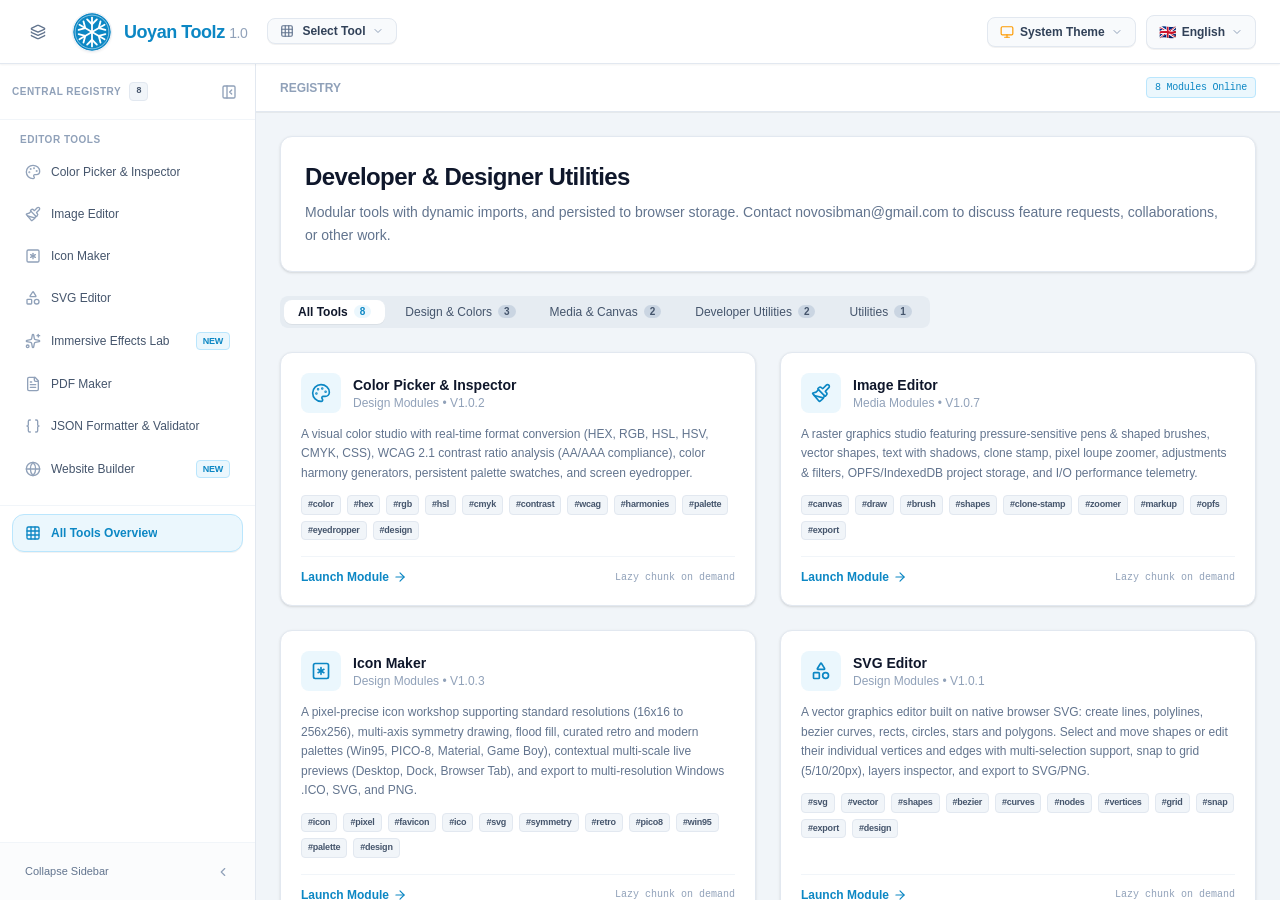
==== commit 4b69f8e5: "Toolz update" ====
--- a/index.html
+++ b/index.html
@@ -13,9 +13,9 @@
 <meta name="robots" content="index, follow" />
 <meta name="keywords"
     content="Uoyan Toolz, Уоян Тулз, SVG editor, free SVG editor, векторный редактор онлайн, free image editor, free icon maker, free icon editor, free color picker, hex в rgb, rgb to smyk, JSON formatter, JSON validator, редактор фото онлайн, редактор картинок онлайн, редактор иконок онлайн, обрезка фото онлайн" />
-  <script type="module" crossorigin src="./assets/index-B4brghX8.js"></script>
-  <link rel="modulepreload" crossorigin href="./assets/common-CWhgVdJO.js">
-  <link rel="stylesheet" crossorigin href="./assets/index-cRrJraNB.css">
+  <script type="module" crossorigin src="./assets/index-CBladKGv.js"></script>
+  <link rel="modulepreload" crossorigin href="./assets/common-Bx5XbDWV.js">
+  <link rel="stylesheet" crossorigin href="./assets/index-BkGssyJH.css">
 </head>
 <body class="h-full bg-[#F8FAFC]">
     <div id="root" class="h-full"></div>
--- a/assets/index-BkGssyJH.css
+++ b/assets/index-BkGssyJH.css
@@ -0,0 +1 @@
+@layer properties{@supports (((-webkit-hyphens:none)) and (not (margin-trim:inline))) or ((-moz-orient:inline) and (not (color:rgb(from red r g b)))){*,:before,:after,::backdrop{--tw-translate-x:0;--tw-translate-y:0;--tw-translate-z:0;--tw-scale-x:1;--tw-scale-y:1;--tw-scale-z:1;--tw-rotate-x:initial;--tw-rotate-y:initial;--tw-rotate-z:initial;--tw-skew-x:initial;--tw-skew-y:initial;--tw-scrollbar-thumb:#0000;--tw-scrollbar-track:#0000;--tw-space-y-reverse:0;--tw-space-x-reverse:0;--tw-divide-y-reverse:0;--tw-border-style:solid;--tw-gradient-position:initial;--tw-gradient-from:#0000;--tw-gradient-via:#0000;--tw-gradient-to:#0000;--tw-gradient-stops:initial;--tw-gradient-via-stops:initial;--tw-gradient-from-position:0%;--tw-gradient-via-position:50%;--tw-gradient-to-position:100%;--tw-leading:initial;--tw-font-weight:initial;--tw-tracking:initial;--tw-ordinal:initial;--tw-slashed-zero:initial;--tw-numeric-figure:initial;--tw-numeric-spacing:initial;--tw-numeric-fraction:initial;--tw-shadow:0 0 #0000;--tw-shadow-color:initial;--tw-shadow-alpha:100%;--tw-inset-shadow:0 0 #0000;--tw-inset-shadow-color:initial;--tw-inset-shadow-alpha:100%;--tw-ring-color:initial;--tw-ring-shadow:0 0 #0000;--tw-inset-ring-color:initial;--tw-inset-ring-shadow:0 0 #0000;--tw-ring-inset:initial;--tw-ring-offset-width:0px;--tw-ring-offset-color:#fff;--tw-ring-offset-shadow:0 0 #0000;--tw-outline-style:solid;--tw-blur:initial;--tw-brightness:initial;--tw-contrast:initial;--tw-grayscale:initial;--tw-hue-rotate:initial;--tw-invert:initial;--tw-opacity:initial;--tw-saturate:initial;--tw-sepia:initial;--tw-drop-shadow:initial;--tw-drop-shadow-color:initial;--tw-drop-shadow-alpha:100%;--tw-drop-shadow-size:initial;--tw-backdrop-blur:initial;--tw-backdrop-brightness:initial;--tw-backdrop-contrast:initial;--tw-backdrop-grayscale:initial;--tw-backdrop-hue-rotate:initial;--tw-backdrop-invert:initial;--tw-backdrop-opacity:initial;--tw-backdrop-saturate:initial;--tw-backdrop-sepia:initial;--tw-duration:initial;--tw-ease:initial}}}@layer theme{:root,:host{--font-sans:-apple-system, BlinkMacSystemFont, "Segoe UI", Roboto, "Helvetica Neue", "Noto Sans", Arial, sans-serif, "Apple Color Emoji", "Segoe UI Emoji", "Segoe UI Symbol", "Noto Color Emoji";--font-mono:ui-monospace, SFMono-Regular, Menlo, Monaco, Consolas, "Liberation Mono", "Courier New", monospace;--color-red-50:oklch(97.1% .013 17.38);--color-red-400:oklch(70.4% .191 22.216);--color-red-500:oklch(63.7% .237 25.331);--color-red-600:oklch(57.7% .245 27.325);--color-red-950:oklch(25.8% .092 26.042);--color-orange-500:oklch(70.5% .213 47.604);--color-amber-50:oklch(98.7% .022 95.277);--color-amber-100:oklch(96.2% .059 95.617);--color-amber-200:oklch(92.4% .12 95.746);--color-amber-300:oklch(87.9% .169 91.605);--color-amber-400:oklch(82.8% .189 84.429);--color-amber-500:oklch(76.9% .188 70.08);--color-amber-600:oklch(66.6% .179 58.318);--color-amber-700:oklch(55.5% .163 48.998);--color-amber-800:oklch(47.3% .137 46.201);--color-amber-900:oklch(41.4% .112 45.904);--color-amber-950:oklch(27.9% .077 45.635);--color-yellow-200:oklch(94.5% .129 101.54);--color-yellow-400:oklch(85.2% .199 91.936);--color-yellow-500:oklch(79.5% .184 86.047);--color-yellow-600:oklch(68.1% .162 75.834);--color-yellow-700:oklch(55.4% .135 66.442);--color-green-500:oklch(72.3% .219 149.579);--color-emerald-50:oklch(97.9% .021 166.113);--color-emerald-100:oklch(95% .052 163.051);--color-emerald-200:oklch(90.5% .093 164.15);--color-emerald-300:oklch(84.5% .143 164.978);--color-emerald-400:oklch(76.5% .177 163.223);--color-emerald-500:oklch(69.6% .17 162.48);--color-emerald-600:oklch(59.6% .145 163.225);--color-emerald-700:oklch(50.8% .118 165.612);--color-emerald-800:oklch(43.2% .095 166.913);--color-emerald-900:oklch(37.8% .077 168.94);--color-emerald-950:oklch(26.2% .051 172.552);--color-teal-100:oklch(95.3% .051 180.801);--color-teal-300:oklch(85.5% .138 181.071);--color-teal-400:oklch(77.7% .152 181.912);--color-teal-500:oklch(70.4% .14 182.503);--color-teal-800:oklch(43.7% .078 188.216);--color-teal-950:oklch(27.7% .046 192.524);--color-cyan-100:oklch(95.6% .045 203.388);--color-cyan-300:oklch(86.5% .127 207.078);--color-cyan-400:oklch(78.9% .154 211.53);--color-cyan-500:oklch(71.5% .143 215.221);--color-cyan-600:oklch(60.9% .126 221.723);--color-cyan-800:oklch(45% .085 224.283);--color-cyan-950:oklch(30.2% .056 229.695);--color-sky-50:oklch(97.7% .013 236.62);--color-sky-100:oklch(95.1% .026 236.824);--color-sky-200:oklch(90.1% .058 230.902);--color-sky-300:oklch(82.8% .111 230.318);--color-sky-400:oklch(74.6% .16 232.661);--color-sky-500:oklch(68.5% .169 237.323);--color-sky-600:oklch(58.8% .158 241.966);--color-sky-700:oklch(50% .134 242.749);--color-sky-800:oklch(44.3% .11 240.79);--color-sky-900:oklch(39.1% .09 240.876);--color-sky-950:oklch(29.3% .066 243.157);--color-blue-100:oklch(93.2% .032 255.585);--color-blue-300:oklch(80.9% .105 251.813);--color-blue-400:oklch(70.7% .165 254.624);--color-blue-500:oklch(62.3% .214 259.815);--color-blue-600:oklch(54.6% .245 262.881);--color-blue-700:oklch(48.8% .243 264.376);--color-blue-800:oklch(42.4% .199 265.638);--color-blue-900:oklch(37.9% .146 265.522);--color-blue-950:oklch(28.2% .091 267.935);--color-indigo-50:oklch(96.2% .018 272.314);--color-indigo-100:oklch(93% .034 272.788);--color-indigo-200:oklch(87% .065 274.039);--color-indigo-300:oklch(78.5% .115 274.713);--color-indigo-400:oklch(67.3% .182 276.935);--color-indigo-500:oklch(58.5% .233 277.117);--color-indigo-600:oklch(51.1% .262 276.966);--color-indigo-700:oklch(45.7% .24 277.023);--color-indigo-800:oklch(39.8% .195 277.366);--color-indigo-900:oklch(35.9% .144 278.697);--color-indigo-950:oklch(25.7% .09 281.288);--color-violet-100:oklch(94.3% .029 294.588);--color-violet-300:oklch(81.1% .111 293.571);--color-violet-400:oklch(70.2% .183 293.541);--color-violet-500:oklch(60.6% .25 292.717);--color-violet-600:oklch(54.1% .281 293.009);--color-violet-800:oklch(43.2% .232 292.759);--color-violet-950:oklch(28.3% .141 291.089);--color-purple-50:oklch(97.7% .014 308.299);--color-purple-100:oklch(94.6% .033 307.174);--color-purple-200:oklch(90.2% .063 306.703);--color-purple-300:oklch(82.7% .119 306.383);--color-purple-400:oklch(71.4% .203 305.504);--color-purple-500:oklch(62.7% .265 303.9);--color-purple-600:oklch(55.8% .288 302.321);--color-purple-700:oklch(49.6% .265 301.924);--color-purple-800:oklch(43.8% .218 303.724);--color-purple-900:oklch(38.1% .176 304.987);--color-purple-950:oklch(29.1% .149 302.717);--color-fuchsia-100:oklch(95.2% .037 318.852);--color-fuchsia-300:oklch(83.3% .145 321.434);--color-fuchsia-400:oklch(74% .238 322.16);--color-fuchsia-600:oklch(59.1% .293 322.896);--color-fuchsia-800:oklch(45.2% .211 324.591);--color-fuchsia-950:oklch(29.3% .136 325.661);--color-pink-400:oklch(71.8% .202 349.761);--color-pink-500:oklch(65.6% .241 354.308);--color-rose-50:oklch(96.9% .015 12.422);--color-rose-100:oklch(94.1% .03 12.58);--color-rose-200:oklch(89.2% .058 10.001);--color-rose-300:oklch(81% .117 11.638);--color-rose-400:oklch(71.2% .194 13.428);--color-rose-500:oklch(64.5% .246 16.439);--color-rose-600:oklch(58.6% .253 17.585);--color-rose-700:oklch(51.4% .222 16.935);--color-rose-800:oklch(45.5% .188 13.697);--color-rose-900:oklch(41% .159 10.272);--color-rose-950:oklch(27.1% .105 12.094);--color-slate-50:oklch(98.4% .003 247.858);--color-slate-100:oklch(96.8% .007 247.896);--color-slate-200:oklch(92.9% .013 255.508);--color-slate-300:oklch(86.9% .022 252.894);--color-slate-400:oklch(70.4% .04 256.788);--color-slate-500:oklch(55.4% .046 257.417);--color-slate-600:oklch(44.6% .043 257.281);--color-slate-700:oklch(37.2% .044 257.287);--color-slate-800:oklch(27.9% .041 260.031);--color-slate-900:oklch(20.8% .042 265.755);--color-slate-950:oklch(12.9% .042 264.695);--color-zinc-800:oklch(27.4% .006 286.033);--color-stone-600:oklch(44.4% .011 73.639);--color-black:#000;--color-white:#fff;--spacing:.25rem;--container-xs:20rem;--container-sm:24rem;--container-md:28rem;--container-lg:32rem;--container-xl:36rem;--container-2xl:42rem;--container-3xl:48rem;--container-4xl:56rem;--container-5xl:64rem;--text-xs:.75rem;--text-xs--line-height:calc(1 / .75);--text-sm:.875rem;--text-sm--line-height:calc(1.25 / .875);--text-base:1rem;--text-base--line-height: 1.5 ;--text-lg:1.125rem;--text-lg--line-height:calc(1.75 / 1.125);--text-xl:1.25rem;--text-xl--line-height:calc(1.75 / 1.25);--text-2xl:1.5rem;--text-2xl--line-height:calc(2 / 1.5);--text-3xl:1.875rem;--text-3xl--line-height: 1.2 ;--font-weight-normal:400;--font-weight-medium:500;--font-weight-semibold:600;--font-weight-bold:700;--font-weight-extrabold:800;--font-weight-black:900;--tracking-tight:-.025em;--tracking-wide:.025em;--tracking-wider:.05em;--leading-tight:1.25;--leading-snug:1.375;--leading-normal:1.5;--leading-relaxed:1.625;--radius-xs:.125rem;--radius-sm:.25rem;--radius-md:.375rem;--radius-lg:.5rem;--radius-xl:.75rem;--radius-2xl:1rem;--shadow-sm:0 1px 3px 0 #0000001a, 0 1px 2px -1px #0000001a;--shadow-md:0 4px 6px -1px #0000001a, 0 2px 4px -2px #0000001a;--shadow-lg:0 10px 15px -3px #0000001a, 0 4px 6px -4px #0000001a;--drop-shadow-xs:0 1px 1px #0000000d;--drop-shadow-lg:0 4px 4px #00000026;--ease-out:cubic-bezier(0, 0, .2, 1);--ease-in-out:cubic-bezier(.4, 0, .2, 1);--animate-spin:spin 1s linear infinite;--animate-pulse:pulse 2s cubic-bezier(.4, 0, .6, 1) infinite;--animate-bounce:bounce 1s infinite;--blur-xs:4px;--blur-sm:8px;--blur-md:12px;--default-transition-duration:.15s;--default-transition-timing-function:cubic-bezier(.4, 0, .2, 1);--default-font-family:var(--font-sans);--default-mono-font-family:var(--font-mono)}}@layer base{*,:after,:before,::backdrop{box-sizing:border-box;border:0 solid;margin:0;padding:0}::file-selector-button{box-sizing:border-box;border:0 solid;margin:0;padding:0}html,:host{-webkit-text-size-adjust:100%;-moz-tab-size:4;tab-size:4;line-height:1.5;font-family:var(--default-font-family,-apple-system, BlinkMacSystemFont, "Segoe UI", Roboto, "Helvetica Neue", "Noto Sans", Arial, sans-serif, "Apple Color Emoji", "Segoe UI Emoji", "Segoe UI Symbol", "Noto Color Emoji");font-feature-settings:var(--default-font-feature-settings,normal);font-variation-settings:var(--default-font-variation-settings,normal);-webkit-tap-highlight-color:transparent}hr{height:0;color:inherit;border-top-width:1px}abbr:where([title]){-webkit-text-decoration:underline dotted;text-decoration:underline dotted}h1,h2,h3,h4,h5,h6{font-size:inherit;font-weight:inherit}a{color:inherit;-webkit-text-decoration:inherit;text-decoration:inherit}b,strong{font-weight:bolder}code,kbd,samp,pre{font-family:var(--default-mono-font-family,ui-monospace, SFMono-Regular, Menlo, Monaco, Consolas, "Liberation Mono", "Courier New", monospace);font-feature-settings:var(--default-mono-font-feature-settings,normal);font-variation-settings:var(--default-mono-font-variation-settings,normal);font-size:1em}small{font-size:80%}sub,sup{vertical-align:baseline;font-size:75%;line-height:0;position:relative}sub{bottom:-.25em}sup{top:-.5em}table{text-indent:0;border-color:inherit;border-collapse:collapse}:-moz-focusring:where(:not(iframe)){outline:auto}progress{vertical-align:baseline}summary{display:list-item}ol,ul,menu{list-style:none}img,svg,video,canvas,audio,iframe,embed,object{vertical-align:middle;display:block}img,video{max-width:100%;height:auto}button,input,select,optgroup,textarea{font:inherit;font-feature-settings:inherit;font-variation-settings:inherit;letter-spacing:inherit;color:inherit;opacity:1;background-color:#0000;border-radius:0}::file-selector-button{font:inherit;font-feature-settings:inherit;font-variation-settings:inherit;letter-spacing:inherit;color:inherit;opacity:1;background-color:#0000;border-radius:0}:where(select:is([multiple],[size])) optgroup{font-weight:bolder}:where(select:is([multiple],[size])) optgroup option{padding-inline-start:20px}::file-selector-button{margin-inline-end:4px}::placeholder{opacity:1}@supports (not ((-webkit-appearance:-apple-pay-button))) or (contain-intrinsic-size:1px){::placeholder{color:currentColor}@supports (color:color-mix(in lab,red,red)){::placeholder{color:color-mix(in oklab,currentcolor 50%,transparent)}}}textarea{resize:vertical}::-webkit-search-decoration{-webkit-appearance:none}::-webkit-date-and-time-value{min-height:1lh;text-align:inherit}::-webkit-datetime-edit{display:inline-flex}::-webkit-datetime-edit-fields-wrapper{padding:0}::-webkit-datetime-edit{padding-block:0}::-webkit-datetime-edit-year-field{padding-block:0}::-webkit-datetime-edit-month-field{padding-block:0}::-webkit-datetime-edit-day-field{padding-block:0}::-webkit-datetime-edit-hour-field{padding-block:0}::-webkit-datetime-edit-minute-field{padding-block:0}::-webkit-datetime-edit-second-field{padding-block:0}::-webkit-datetime-edit-millisecond-field{padding-block:0}::-webkit-datetime-edit-meridiem-field{padding-block:0}::-webkit-calendar-picker-indicator{line-height:1}:-moz-ui-invalid{box-shadow:none}button,input:where([type=button],[type=reset],[type=submit]){-webkit-appearance:button;-moz-appearance:button;appearance:button}::file-selector-button{-webkit-appearance:button;-moz-appearance:button;appearance:button}::-webkit-inner-spin-button{height:auto}::-webkit-outer-spin-button{height:auto}[hidden]:where(:not([hidden=until-found])){display:none!important}}@layer components;@layer utilities{.pointer-events-auto{pointer-events:auto}.pointer-events-none{pointer-events:none}.collapse{visibility:collapse}.invisible{visibility:hidden}.visible{visibility:visible}.sr-only{clip-path:inset(50%);white-space:nowrap;border-width:0;width:1px;height:1px;margin:-1px;padding:0;position:absolute;overflow:hidden}.absolute{position:absolute}.fixed{position:fixed}.relative{position:relative}.static{position:static}.sticky{position:sticky}.inset-0{top:0;right:0;bottom:0;left:0}.inset-y-0{inset-block:0}.-top-1{top:calc(var(--spacing) * -1)}.-top-2\.5{top:calc(var(--spacing) * -2.5)}.-top-7{top:calc(var(--spacing) * -7)}.-top-8{top:calc(var(--spacing) * -8)}.top-0{top:0}.top-1{top:var(--spacing)}.top-1\.5{top:calc(var(--spacing) * 1.5)}.top-1\/2{top:50%}.top-2{top:calc(var(--spacing) * 2)}.top-3{top:calc(var(--spacing) * 3)}.top-4{top:calc(var(--spacing) * 4)}.top-14{top:calc(var(--spacing) * 14)}.top-16{top:calc(var(--spacing) * 16)}.top-full{top:100%}.-right-1{right:calc(var(--spacing) * -1)}.right-0{right:0}.right-1{right:var(--spacing)}.right-1\.5{right:calc(var(--spacing) * 1.5)}.right-2{right:calc(var(--spacing) * 2)}.right-2\.5{right:calc(var(--spacing) * 2.5)}.right-3{right:calc(var(--spacing) * 3)}.right-4{right:calc(var(--spacing) * 4)}.right-5{right:calc(var(--spacing) * 5)}.right-6{right:calc(var(--spacing) * 6)}.-bottom-1{bottom:calc(var(--spacing) * -1)}.-bottom-7{bottom:calc(var(--spacing) * -7)}.-bottom-8{bottom:calc(var(--spacing) * -8)}.bottom-0{bottom:0}.bottom-2{bottom:calc(var(--spacing) * 2)}.bottom-3{bottom:calc(var(--spacing) * 3)}.bottom-4{bottom:calc(var(--spacing) * 4)}.bottom-5{bottom:calc(var(--spacing) * 5)}.bottom-6{bottom:calc(var(--spacing) * 6)}.bottom-full{bottom:100%}.-left-1{left:calc(var(--spacing) * -1)}.-left-1\.5{left:calc(var(--spacing) * -1.5)}.left-0{left:0}.left-1{left:var(--spacing)}.left-1\/2{left:50%}.left-2\.5{left:calc(var(--spacing) * 2.5)}.left-3{left:calc(var(--spacing) * 3)}.z-10{z-index:10}.z-20{z-index:20}.z-25{z-index:25}.z-28{z-index:28}.z-30{z-index:30}.z-40{z-index:40}.z-50{z-index:50}.z-60{z-index:60}.z-\[70\]{z-index:70}.z-\[2147483647\]{z-index:2147483647}.col-span-2{grid-column:span 2/span 2}.\!container{width:100%!important}@media(min-width:40rem){.\!container{max-width:40rem!important}}@media(min-width:48rem){.\!container{max-width:48rem!important}}@media(min-width:64rem){.\!container{max-width:64rem!important}}@media(min-width:80rem){.\!container{max-width:80rem!important}}@media(min-width:96rem){.\!container{max-width:96rem!important}}.container{width:100%}@media(min-width:40rem){.container{max-width:40rem}}@media(min-width:48rem){.container{max-width:48rem}}@media(min-width:64rem){.container{max-width:64rem}}@media(min-width:80rem){.container{max-width:80rem}}@media(min-width:96rem){.container{max-width:96rem}}.m-auto{margin:auto}.mx-0\.5{margin-inline:calc(var(--spacing) * .5)}.mx-1{margin-inline:var(--spacing)}.mx-1\.5{margin-inline:calc(var(--spacing) * 1.5)}.mx-auto{margin-inline:auto}.my-1{margin-block:var(--spacing)}.my-1\.5{margin-block:calc(var(--spacing) * 1.5)}.my-2\.5{margin-block:calc(var(--spacing) * 2.5)}.my-auto{margin-block:auto}.mt-0\.5{margin-top:calc(var(--spacing) * .5)}.mt-1{margin-top:var(--spacing)}.mt-1\.5{margin-top:calc(var(--spacing) * 1.5)}.mt-2{margin-top:calc(var(--spacing) * 2)}.mt-2\.5{margin-top:calc(var(--spacing) * 2.5)}.mt-3{margin-top:calc(var(--spacing) * 3)}.mr-0\.5{margin-right:calc(var(--spacing) * .5)}.mr-1{margin-right:var(--spacing)}.mb-0\.5{margin-bottom:calc(var(--spacing) * .5)}.mb-1{margin-bottom:var(--spacing)}.mb-1\.5{margin-bottom:calc(var(--spacing) * 1.5)}.mb-2{margin-bottom:calc(var(--spacing) * 2)}.mb-2\.5{margin-bottom:calc(var(--spacing) * 2.5)}.mb-3{margin-bottom:calc(var(--spacing) * 3)}.-ml-0\.5{margin-left:calc(var(--spacing) * -.5)}.ml-0\.5{margin-left:calc(var(--spacing) * .5)}.ml-1{margin-left:var(--spacing)}.ml-1\.5{margin-left:calc(var(--spacing) * 1.5)}.ml-2{margin-left:calc(var(--spacing) * 2)}.ml-4{margin-left:calc(var(--spacing) * 4)}.ml-6{margin-left:calc(var(--spacing) * 6)}.ml-auto{margin-left:auto}.box-border{box-sizing:border-box}.line-clamp-1{-webkit-line-clamp:1;-webkit-box-orient:vertical;display:-webkit-box;overflow:hidden}.line-clamp-2{-webkit-line-clamp:2;-webkit-box-orient:vertical;display:-webkit-box;overflow:hidden}.line-clamp-5{-webkit-line-clamp:5;-webkit-box-orient:vertical;display:-webkit-box;overflow:hidden}.block{display:block}.contents{display:contents}.flex{display:flex}.grid{display:grid}.hidden{display:none}.inline{display:inline}.inline-block{display:inline-block}.inline-flex{display:inline-flex}.table{display:table}.table-cell{display:table-cell}.aspect-4\/3{aspect-ratio:4/3}.aspect-square{aspect-ratio:1}.h-0\.5{height:calc(var(--spacing) * .5)}.h-1{height:var(--spacing)}.h-1\.5{height:calc(var(--spacing) * 1.5)}.h-2{height:calc(var(--spacing) * 2)}.h-2\.5{height:calc(var(--spacing) * 2.5)}.h-3{height:calc(var(--spacing) * 3)}.h-3\.5{height:calc(var(--spacing) * 3.5)}.h-4{height:calc(var(--spacing) * 4)}.h-4\.5{height:calc(var(--spacing) * 4.5)}.h-5{height:calc(var(--spacing) * 5)}.h-6{height:calc(var(--spacing) * 6)}.h-7{height:calc(var(--spacing) * 7)}.h-8{height:calc(var(--spacing) * 8)}.h-9{height:calc(var(--spacing) * 9)}.h-10{height:calc(var(--spacing) * 10)}.h-11{height:calc(var(--spacing) * 11)}.h-12{height:calc(var(--spacing) * 12)}.h-13{height:calc(var(--spacing) * 13)}.h-14{height:calc(var(--spacing) * 14)}.h-16{height:calc(var(--spacing) * 16)}.h-20{height:calc(var(--spacing) * 20)}.h-28{height:calc(var(--spacing) * 28)}.h-32{height:calc(var(--spacing) * 32)}.h-36{height:calc(var(--spacing) * 36)}.h-56{height:calc(var(--spacing) * 56)}.h-\[1px\]{height:1px}.h-\[3px\]{height:3px}.h-\[92vh\]{height:92vh}.h-\[180px\]{height:180px}.h-\[300px\]{height:300px}.h-\[760px\]{height:760px}.h-auto{height:auto}.h-full{height:100%}.h-px{height:1px}.h-screen{height:100vh}.max-h-32{max-height:calc(var(--spacing) * 32)}.max-h-44{max-height:calc(var(--spacing) * 44)}.max-h-48{max-height:calc(var(--spacing) * 48)}.max-h-52{max-height:calc(var(--spacing) * 52)}.max-h-60{max-height:calc(var(--spacing) * 60)}.max-h-80{max-height:calc(var(--spacing) * 80)}.max-h-\[50vh\]{max-height:50vh}.max-h-\[65vh\]{max-height:65vh}.max-h-\[70vh\]{max-height:70vh}.max-h-\[75vh\]{max-height:75vh}.max-h-\[85vh\]{max-height:85vh}.max-h-\[90vh\]{max-height:90vh}.max-h-\[92vh\]{max-height:92vh}.max-h-\[160px\]{max-height:160px}.max-h-\[170px\]{max-height:170px}.max-h-\[200px\]{max-height:200px}.max-h-\[220px\]{max-height:220px}.max-h-\[300px\]{max-height:300px}.max-h-\[360px\]{max-height:360px}.max-h-\[380px\]{max-height:380px}.max-h-\[480px\]{max-height:480px}.max-h-\[500px\]{max-height:500px}.max-h-\[520px\]{max-height:520px}.max-h-\[960px\]{max-height:960px}.max-h-full{max-height:100%}.max-h-none{max-height:none}.min-h-0{min-height:0}.min-h-\[34px\]{min-height:34px}.min-h-\[42px\]{min-height:42px}.min-h-\[50px\]{min-height:50px}.min-h-\[110px\]{min-height:110px}.min-h-\[120px\]{min-height:120px}.min-h-\[260px\]{min-height:260px}.min-h-\[280px\]{min-height:280px}.min-h-\[320px\]{min-height:320px}.min-h-\[350px\]{min-height:350px}.min-h-\[360px\]{min-height:360px}.min-h-\[400px\]{min-height:400px}.min-h-\[600px\]{min-height:600px}.min-h-\[640px\]{min-height:640px}.min-h-full{min-height:100%}.w-0\.5{width:calc(var(--spacing) * .5)}.w-1{width:var(--spacing)}.w-1\.5{width:calc(var(--spacing) * 1.5)}.w-2{width:calc(var(--spacing) * 2)}.w-2\.5{width:calc(var(--spacing) * 2.5)}.w-3{width:calc(var(--spacing) * 3)}.w-3\.5{width:calc(var(--spacing) * 3.5)}.w-4{width:calc(var(--spacing) * 4)}.w-4\.5{width:calc(var(--spacing) * 4.5)}.w-5{width:calc(var(--spacing) * 5)}.w-6{width:calc(var(--spacing) * 6)}.w-7{width:calc(var(--spacing) * 7)}.w-8{width:calc(var(--spacing) * 8)}.w-9{width:calc(var(--spacing) * 9)}.w-10{width:calc(var(--spacing) * 10)}.w-12{width:calc(var(--spacing) * 12)}.w-14{width:calc(var(--spacing) * 14)}.w-16{width:calc(var(--spacing) * 16)}.w-20{width:calc(var(--spacing) * 20)}.w-24{width:calc(var(--spacing) * 24)}.w-32{width:calc(var(--spacing) * 32)}.w-36{width:calc(var(--spacing) * 36)}.w-44{width:calc(var(--spacing) * 44)}.w-52{width:calc(var(--spacing) * 52)}.w-56{width:calc(var(--spacing) * 56)}.w-60{width:calc(var(--spacing) * 60)}.w-64{width:calc(var(--spacing) * 64)}.w-72{width:calc(var(--spacing) * 72)}.w-80{width:calc(var(--spacing) * 80)}.w-96{width:calc(var(--spacing) * 96)}.w-\[1px\]{width:1px}.w-\[96vw\]{width:96vw}.w-\[240px\]{width:240px}.w-\[330px\]{width:330px}.w-\[400px\]{width:400px}.w-auto{width:auto}.w-fit{width:fit-content}.w-full{width:100%}.w-px{width:1px}.w-screen{width:100vw}.max-w-2xl{max-width:var(--container-2xl)}.max-w-3xl{max-width:var(--container-3xl)}.max-w-4xl{max-width:var(--container-4xl)}.max-w-5xl{max-width:var(--container-5xl)}.max-w-\[130px\]{max-width:130px}.max-w-\[140px\]{max-width:140px}.max-w-\[180px\]{max-width:180px}.max-w-\[200px\]{max-width:200px}.max-w-\[220px\]{max-width:220px}.max-w-\[280px\]{max-width:280px}.max-w-\[760px\]{max-width:760px}.max-w-full{max-width:100%}.max-w-lg{max-width:var(--container-lg)}.max-w-md{max-width:var(--container-md)}.max-w-none{max-width:none}.max-w-sm{max-width:var(--container-sm)}.max-w-xl{max-width:var(--container-xl)}.max-w-xs{max-width:var(--container-xs)}.min-w-0{min-width:0}.min-w-\[14px\]{min-width:14px}.min-w-\[16px\]{min-width:16px}.min-w-\[28px\]{min-width:28px}.min-w-\[30px\]{min-width:30px}.min-w-\[32px\]{min-width:32px}.min-w-\[34px\]{min-width:34px}.min-w-\[36px\]{min-width:36px}.min-w-\[38px\]{min-width:38px}.min-w-\[42px\]{min-width:42px}.min-w-\[44px\]{min-width:44px}.min-w-\[90px\]{min-width:90px}.min-w-\[112px\]{min-width:112px}.min-w-\[180px\]{min-width:180px}.min-w-\[220px\]{min-width:220px}.min-w-\[240px\]{min-width:240px}.min-w-full{min-width:100%}.flex-1{flex:1}.shrink{flex-shrink:1}.shrink-0{flex-shrink:0}.border-collapse{border-collapse:collapse}.origin-center{transform-origin:50%}.origin-top-left{transform-origin:0 0}.-translate-x-1\/2{--tw-translate-x: -50% ;translate:var(--tw-translate-x) var(--tw-translate-y)}.translate-x-0{--tw-translate-x:0px;translate:var(--tw-translate-x) var(--tw-translate-y)}.translate-x-1{--tw-translate-x:var(--spacing);translate:var(--tw-translate-x) var(--tw-translate-y)}.translate-x-4{--tw-translate-x:calc(var(--spacing) * 4);translate:var(--tw-translate-x) var(--tw-translate-y)}.-translate-y-1\/2{--tw-translate-y: -50% ;translate:var(--tw-translate-x) var(--tw-translate-y)}.-translate-y-full{--tw-translate-y:-100%;translate:var(--tw-translate-x) var(--tw-translate-y)}.scale-25{--tw-scale-x:25%;--tw-scale-y:25%;--tw-scale-z:25%;scale:var(--tw-scale-x) var(--tw-scale-y)}.scale-50{--tw-scale-x:50%;--tw-scale-y:50%;--tw-scale-z:50%;scale:var(--tw-scale-x) var(--tw-scale-y)}.scale-75{--tw-scale-x:75%;--tw-scale-y:75%;--tw-scale-z:75%;scale:var(--tw-scale-x) var(--tw-scale-y)}.scale-100{--tw-scale-x:100%;--tw-scale-y:100%;--tw-scale-z:100%;scale:var(--tw-scale-x) var(--tw-scale-y)}.scale-102{--tw-scale-x:102%;--tw-scale-y:102%;--tw-scale-z:102%;scale:var(--tw-scale-x) var(--tw-scale-y)}.scale-105{--tw-scale-x:105%;--tw-scale-y:105%;--tw-scale-z:105%;scale:var(--tw-scale-x) var(--tw-scale-y)}.scale-110{--tw-scale-x:110%;--tw-scale-y:110%;--tw-scale-z:110%;scale:var(--tw-scale-x) var(--tw-scale-y)}.scale-115{--tw-scale-x:115%;--tw-scale-y:115%;--tw-scale-z:115%;scale:var(--tw-scale-x) var(--tw-scale-y)}.scale-125{--tw-scale-x:125%;--tw-scale-y:125%;--tw-scale-z:125%;scale:var(--tw-scale-x) var(--tw-scale-y)}.scale-x-125{--tw-scale-x:125%;scale:var(--tw-scale-x) var(--tw-scale-y)}.-rotate-45{rotate:-45deg}.rotate-45{rotate:45deg}.rotate-90{rotate:90deg}.rotate-180{rotate:180deg}.rotate-270{rotate:270deg}.transform{transform:var(--tw-rotate-x,) var(--tw-rotate-y,) var(--tw-rotate-z,) var(--tw-skew-x,) var(--tw-skew-y,)}.animate-bounce{animation:var(--animate-bounce)}.animate-pulse{animation:var(--animate-pulse)}.animate-spin{animation:var(--animate-spin)}.cursor-col-resize{cursor:col-resize}.cursor-crosshair{cursor:crosshair}.cursor-default{cursor:default}.cursor-ew-resize{cursor:ew-resize}.cursor-grab{cursor:grab}.cursor-grabbing{cursor:grabbing}.cursor-move{cursor:move}.cursor-nesw-resize{cursor:nesw-resize}.cursor-none{cursor:none}.cursor-not-allowed{cursor:not-allowed}.cursor-ns-resize{cursor:ns-resize}.cursor-nwse-resize{cursor:nwse-resize}.cursor-pointer{cursor:pointer}.touch-none{touch-action:none}.resize{resize:both}.resize-none{resize:none}.resize-y{resize:vertical}.scrollbar-thin{scrollbar-width:thin}.scrollbar-thumb-slate-700{--tw-scrollbar-thumb:var(--color-slate-700);scrollbar-color:var(--tw-scrollbar-thumb) var(--tw-scrollbar-track)}.appearance-none{-webkit-appearance:none;-moz-appearance:none;appearance:none}.grid-cols-1{grid-template-columns:repeat(1,minmax(0,1fr))}.grid-cols-2{grid-template-columns:repeat(2,minmax(0,1fr))}.grid-cols-3{grid-template-columns:repeat(3,minmax(0,1fr))}.grid-cols-4{grid-template-columns:repeat(4,minmax(0,1fr))}.grid-cols-5{grid-template-columns:repeat(5,minmax(0,1fr))}.grid-cols-6{grid-template-columns:repeat(6,minmax(0,1fr))}.grid-cols-8{grid-template-columns:repeat(8,minmax(0,1fr))}.grid-cols-9{grid-template-columns:repeat(9,minmax(0,1fr))}.grid-cols-10{grid-template-columns:repeat(10,minmax(0,1fr))}.grid-cols-12{grid-template-columns:repeat(12,minmax(0,1fr))}.grid-rows-3{grid-template-rows:repeat(3,minmax(0,1fr))}.flex-col{flex-direction:column}.flex-col-reverse{flex-direction:column-reverse}.flex-row{flex-direction:row}.flex-row-reverse{flex-direction:row-reverse}.flex-nowrap{flex-wrap:nowrap}.flex-wrap{flex-wrap:wrap}.flex-wrap-reverse{flex-wrap:wrap-reverse}.items-baseline{align-items:baseline}.items-center{align-items:center}.items-end{align-items:flex-end}.items-start{align-items:flex-start}.items-stretch{align-items:stretch}.justify-around{justify-content:space-around}.justify-between{justify-content:space-between}.justify-center{justify-content:center}.justify-end{justify-content:flex-end}.justify-evenly{justify-content:space-evenly}.justify-start{justify-content:flex-start}.gap-0{gap:0}.gap-0\.5{gap:calc(var(--spacing) * .5)}.gap-1{gap:var(--spacing)}.gap-1\.5{gap:calc(var(--spacing) * 1.5)}.gap-2{gap:calc(var(--spacing) * 2)}.gap-2\.5{gap:calc(var(--spacing) * 2.5)}.gap-3{gap:calc(var(--spacing) * 3)}.gap-3\.5{gap:calc(var(--spacing) * 3.5)}.gap-4{gap:calc(var(--spacing) * 4)}.gap-5{gap:calc(var(--spacing) * 5)}.gap-6{gap:calc(var(--spacing) * 6)}.gap-8{gap:calc(var(--spacing) * 8)}:where(.space-y-0\.5>:not(:last-child)){--tw-space-y-reverse:0;margin-block-start:calc(calc(var(--spacing) * .5) * var(--tw-space-y-reverse));margin-block-end:calc(calc(var(--spacing) * .5) * calc(1 - var(--tw-space-y-reverse)))}:where(.space-y-1>:not(:last-child)){--tw-space-y-reverse:0;margin-block-start:calc(var(--spacing) * var(--tw-space-y-reverse));margin-block-end:calc(var(--spacing) * calc(1 - var(--tw-space-y-reverse)))}:where(.space-y-1\.5>:not(:last-child)){--tw-space-y-reverse:0;margin-block-start:calc(calc(var(--spacing) * 1.5) * var(--tw-space-y-reverse));margin-block-end:calc(calc(var(--spacing) * 1.5) * calc(1 - var(--tw-space-y-reverse)))}:where(.space-y-2>:not(:last-child)){--tw-space-y-reverse:0;margin-block-start:calc(calc(var(--spacing) * 2) * var(--tw-space-y-reverse));margin-block-end:calc(calc(var(--spacing) * 2) * calc(1 - var(--tw-space-y-reverse)))}:where(.space-y-2\.5>:not(:last-child)){--tw-space-y-reverse:0;margin-block-start:calc(calc(var(--spacing) * 2.5) * var(--tw-space-y-reverse));margin-block-end:calc(calc(var(--spacing) * 2.5) * calc(1 - var(--tw-space-y-reverse)))}:where(.space-y-3>:not(:last-child)){--tw-space-y-reverse:0;margin-block-start:calc(calc(var(--spacing) * 3) * var(--tw-space-y-reverse));margin-block-end:calc(calc(var(--spacing) * 3) * calc(1 - var(--tw-space-y-reverse)))}:where(.space-y-3\.5>:not(:last-child)){--tw-space-y-reverse:0;margin-block-start:calc(calc(var(--spacing) * 3.5) * var(--tw-space-y-reverse));margin-block-end:calc(calc(var(--spacing) * 3.5) * calc(1 - var(--tw-space-y-reverse)))}:where(.space-y-4>:not(:last-child)){--tw-space-y-reverse:0;margin-block-start:calc(calc(var(--spacing) * 4) * var(--tw-space-y-reverse));margin-block-end:calc(calc(var(--spacing) * 4) * calc(1 - var(--tw-space-y-reverse)))}:where(.space-y-5>:not(:last-child)){--tw-space-y-reverse:0;margin-block-start:calc(calc(var(--spacing) * 5) * var(--tw-space-y-reverse));margin-block-end:calc(calc(var(--spacing) * 5) * calc(1 - var(--tw-space-y-reverse)))}:where(.space-y-6>:not(:last-child)){--tw-space-y-reverse:0;margin-block-start:calc(calc(var(--spacing) * 6) * var(--tw-space-y-reverse));margin-block-end:calc(calc(var(--spacing) * 6) * calc(1 - var(--tw-space-y-reverse)))}.gap-x-2{column-gap:calc(var(--spacing) * 2)}:where(.-space-x-1>:not(:last-child)){--tw-space-x-reverse:0;margin-inline-start:calc(calc(var(--spacing) * -1) * var(--tw-space-x-reverse));margin-inline-end:calc(calc(var(--spacing) * -1) * calc(1 - var(--tw-space-x-reverse)))}.gap-y-1\.5{row-gap:calc(var(--spacing) * 1.5)}:where(.divide-y>:not(:last-child)){--tw-divide-y-reverse:0;border-bottom-style:var(--tw-border-style);border-top-style:var(--tw-border-style);border-top-width:calc(1px * var(--tw-divide-y-reverse));border-bottom-width:calc(1px * calc(1 - var(--tw-divide-y-reverse)))}:where(.divide-slate-100>:not(:last-child)){border-color:var(--color-slate-100)}.self-end{align-self:flex-end}.truncate{text-overflow:ellipsis;white-space:nowrap;overflow:hidden}.overflow-auto{overflow:auto}.overflow-hidden{overflow:hidden}.overflow-visible{overflow:visible}.overflow-x-auto{overflow-x:auto}.overflow-x-hidden{overflow-x:hidden}.overflow-y-auto{overflow-y:auto}.overscroll-contain{overscroll-behavior:contain}.rounded{border-radius:.25rem}.rounded-2xl{border-radius:var(--radius-2xl)}.rounded-\[1px\]{border-radius:1px}.rounded-full{border-radius:3.40282e38px}.rounded-lg{border-radius:var(--radius-lg)}.rounded-md{border-radius:var(--radius-md)}.rounded-none{border-radius:0}.rounded-sm{border-radius:var(--radius-sm)}.rounded-xl{border-radius:var(--radius-xl)}.rounded-xs{border-radius:var(--radius-xs)}.rounded-r{border-top-right-radius:.25rem;border-bottom-right-radius:.25rem}.rounded-r-none{border-top-right-radius:0;border-bottom-right-radius:0}.border{border-style:var(--tw-border-style);border-width:1px}.border-0{border-style:var(--tw-border-style);border-width:0}.border-2{border-style:var(--tw-border-style);border-width:2px}.border-t{border-top-style:var(--tw-border-style);border-top-width:1px}.border-t-2{border-top-style:var(--tw-border-style);border-top-width:2px}.border-r{border-right-style:var(--tw-border-style);border-right-width:1px}.border-r-2{border-right-style:var(--tw-border-style);border-right-width:2px}.border-b{border-bottom-style:var(--tw-border-style);border-bottom-width:1px}.border-b-2{border-bottom-style:var(--tw-border-style);border-bottom-width:2px}.border-l{border-left-style:var(--tw-border-style);border-left-width:1px}.border-l-2{border-left-style:var(--tw-border-style);border-left-width:2px}.border-dashed{--tw-border-style:dashed;border-style:dashed}.border-\[\#0C87C4\]{border-color:#0c87c4}.border-\[\#0C87C4\]\/30{border-color:#0c87c44d}.border-\[\#0C87C4\]\/40{border-color:#0c87c466}.border-\[\#0C87C4\]\/50{border-color:#0c87c480}.border-\[\#0972A7\]{border-color:#0972a7}.border-\[\#BAE6FD\]{border-color:#bae6fd}.border-amber-200{border-color:var(--color-amber-200)}.border-amber-200\/50{border-color:#fee68580}@supports (color:color-mix(in lab,red,red)){.border-amber-200\/50{border-color:color-mix(in oklab,var(--color-amber-200) 50%,transparent)}}.border-amber-200\/60{border-color:#fee68599}@supports (color:color-mix(in lab,red,red)){.border-amber-200\/60{border-color:color-mix(in oklab,var(--color-amber-200) 60%,transparent)}}.border-amber-300{border-color:var(--color-amber-300)}.border-amber-300\/80{border-color:#ffd236cc}@supports (color:color-mix(in lab,red,red)){.border-amber-300\/80{border-color:color-mix(in oklab,var(--color-amber-300) 80%,transparent)}}.border-amber-400{border-color:var(--color-amber-400)}.border-amber-500{border-color:var(--color-amber-500)}.border-amber-500\/30{border-color:#f99c004d}@supports (color:color-mix(in lab,red,red)){.border-amber-500\/30{border-color:color-mix(in oklab,var(--color-amber-500) 30%,transparent)}}.border-amber-500\/40{border-color:#f99c0066}@supports (color:color-mix(in lab,red,red)){.border-amber-500\/40{border-color:color-mix(in oklab,var(--color-amber-500) 40%,transparent)}}.border-amber-500\/50{border-color:#f99c0080}@supports (color:color-mix(in lab,red,red)){.border-amber-500\/50{border-color:color-mix(in oklab,var(--color-amber-500) 50%,transparent)}}.border-amber-600{border-color:var(--color-amber-600)}.border-black{border-color:var(--color-black)}.border-black\/10{border-color:#0000001a}@supports (color:color-mix(in lab,red,red)){.border-black\/10{border-color:color-mix(in oklab,var(--color-black) 10%,transparent)}}.border-black\/15{border-color:#00000026}@supports (color:color-mix(in lab,red,red)){.border-black\/15{border-color:color-mix(in oklab,var(--color-black) 15%,transparent)}}.border-black\/20{border-color:#0003}@supports (color:color-mix(in lab,red,red)){.border-black\/20{border-color:color-mix(in oklab,var(--color-black) 20%,transparent)}}.border-blue-300{border-color:var(--color-blue-300)}.border-current{border-color:currentColor}.border-cyan-300{border-color:var(--color-cyan-300)}.border-emerald-200{border-color:var(--color-emerald-200)}.border-emerald-200\/50{border-color:#a4f4cf80}@supports (color:color-mix(in lab,red,red)){.border-emerald-200\/50{border-color:color-mix(in oklab,var(--color-emerald-200) 50%,transparent)}}.border-emerald-300{border-color:var(--color-emerald-300)}.border-emerald-400{border-color:var(--color-emerald-400)}.border-emerald-500{border-color:var(--color-emerald-500)}.border-emerald-500\/20{border-color:#00bb7f33}@supports (color:color-mix(in lab,red,red)){.border-emerald-500\/20{border-color:color-mix(in oklab,var(--color-emerald-500) 20%,transparent)}}.border-emerald-500\/40{border-color:#00bb7f66}@supports (color:color-mix(in lab,red,red)){.border-emerald-500\/40{border-color:color-mix(in oklab,var(--color-emerald-500) 40%,transparent)}}.border-emerald-800\/60{border-color:#005f4699}@supports (color:color-mix(in lab,red,red)){.border-emerald-800\/60{border-color:color-mix(in oklab,var(--color-emerald-800) 60%,transparent)}}.border-fuchsia-300{border-color:var(--color-fuchsia-300)}.border-indigo-100{border-color:var(--color-indigo-100)}.border-indigo-200{border-color:var(--color-indigo-200)}.border-indigo-300{border-color:var(--color-indigo-300)}.border-indigo-400{border-color:var(--color-indigo-400)}.border-indigo-500{border-color:var(--color-indigo-500)}.border-indigo-500\/80{border-color:#625fffcc}@supports (color:color-mix(in lab,red,red)){.border-indigo-500\/80{border-color:color-mix(in oklab,var(--color-indigo-500) 80%,transparent)}}.border-indigo-700\/50{border-color:#432dd780}@supports (color:color-mix(in lab,red,red)){.border-indigo-700\/50{border-color:color-mix(in oklab,var(--color-indigo-700) 50%,transparent)}}.border-purple-200{border-color:var(--color-purple-200)}.border-purple-200\/50{border-color:#e9d5ff80}@supports (color:color-mix(in lab,red,red)){.border-purple-200\/50{border-color:color-mix(in oklab,var(--color-purple-200) 50%,transparent)}}.border-purple-500{border-color:var(--color-purple-500)}.border-purple-500\/80{border-color:#ac4bffcc}@supports (color:color-mix(in lab,red,red)){.border-purple-500\/80{border-color:color-mix(in oklab,var(--color-purple-500) 80%,transparent)}}.border-purple-800\/60{border-color:#6e11b099}@supports (color:color-mix(in lab,red,red)){.border-purple-800\/60{border-color:color-mix(in oklab,var(--color-purple-800) 60%,transparent)}}.border-purple-800\/80{border-color:#6e11b0cc}@supports (color:color-mix(in lab,red,red)){.border-purple-800\/80{border-color:color-mix(in oklab,var(--color-purple-800) 80%,transparent)}}.border-rose-100{border-color:var(--color-rose-100)}.border-rose-200{border-color:var(--color-rose-200)}.border-rose-200\/80{border-color:#ffccd3cc}@supports (color:color-mix(in lab,red,red)){.border-rose-200\/80{border-color:color-mix(in oklab,var(--color-rose-200) 80%,transparent)}}.border-rose-300{border-color:var(--color-rose-300)}.border-rose-300\/80{border-color:#ffa2aecc}@supports (color:color-mix(in lab,red,red)){.border-rose-300\/80{border-color:color-mix(in oklab,var(--color-rose-300) 80%,transparent)}}.border-rose-500{border-color:var(--color-rose-500)}.border-rose-500\/40{border-color:#ff235766}@supports (color:color-mix(in lab,red,red)){.border-rose-500\/40{border-color:color-mix(in oklab,var(--color-rose-500) 40%,transparent)}}.border-rose-500\/80{border-color:#ff2357cc}@supports (color:color-mix(in lab,red,red)){.border-rose-500\/80{border-color:color-mix(in oklab,var(--color-rose-500) 80%,transparent)}}.border-sky-200{border-color:var(--color-sky-200)}.border-sky-200\/50{border-color:#b8e6fe80}@supports (color:color-mix(in lab,red,red)){.border-sky-200\/50{border-color:color-mix(in oklab,var(--color-sky-200) 50%,transparent)}}.border-sky-200\/60{border-color:#b8e6fe99}@supports (color:color-mix(in lab,red,red)){.border-sky-200\/60{border-color:color-mix(in oklab,var(--color-sky-200) 60%,transparent)}}.border-sky-200\/80{border-color:#b8e6fecc}@supports (color:color-mix(in lab,red,red)){.border-sky-200\/80{border-color:color-mix(in oklab,var(--color-sky-200) 80%,transparent)}}.border-sky-300{border-color:var(--color-sky-300)}.border-sky-400{border-color:var(--color-sky-400)}.border-sky-400\/40{border-color:#00bcfe66}@supports (color:color-mix(in lab,red,red)){.border-sky-400\/40{border-color:color-mix(in oklab,var(--color-sky-400) 40%,transparent)}}.border-sky-500{border-color:var(--color-sky-500)}.border-sky-500\/30{border-color:#00a5ef4d}@supports (color:color-mix(in lab,red,red)){.border-sky-500\/30{border-color:color-mix(in oklab,var(--color-sky-500) 30%,transparent)}}.border-sky-500\/40{border-color:#00a5ef66}@supports (color:color-mix(in lab,red,red)){.border-sky-500\/40{border-color:color-mix(in oklab,var(--color-sky-500) 40%,transparent)}}.border-sky-500\/80{border-color:#00a5efcc}@supports (color:color-mix(in lab,red,red)){.border-sky-500\/80{border-color:color-mix(in oklab,var(--color-sky-500) 80%,transparent)}}.border-slate-100{border-color:var(--color-slate-100)}.border-slate-200{border-color:var(--color-slate-200)}.border-slate-200\/40{border-color:#e2e8f066}@supports (color:color-mix(in lab,red,red)){.border-slate-200\/40{border-color:color-mix(in oklab,var(--color-slate-200) 40%,transparent)}}.border-slate-200\/50{border-color:#e2e8f080}@supports (color:color-mix(in lab,red,red)){.border-slate-200\/50{border-color:color-mix(in oklab,var(--color-slate-200) 50%,transparent)}}.border-slate-200\/60{border-color:#e2e8f099}@supports (color:color-mix(in lab,red,red)){.border-slate-200\/60{border-color:color-mix(in oklab,var(--color-slate-200) 60%,transparent)}}.border-slate-200\/70{border-color:#e2e8f0b3}@supports (color:color-mix(in lab,red,red)){.border-slate-200\/70{border-color:color-mix(in oklab,var(--color-slate-200) 70%,transparent)}}.border-slate-200\/80{border-color:#e2e8f0cc}@supports (color:color-mix(in lab,red,red)){.border-slate-200\/80{border-color:color-mix(in oklab,var(--color-slate-200) 80%,transparent)}}.border-slate-200\/90{border-color:#e2e8f0e6}@supports (color:color-mix(in lab,red,red)){.border-slate-200\/90{border-color:color-mix(in oklab,var(--color-slate-200) 90%,transparent)}}.border-slate-300{border-color:var(--color-slate-300)}.border-slate-300\/80{border-color:#cad5e2cc}@supports (color:color-mix(in lab,red,red)){.border-slate-300\/80{border-color:color-mix(in oklab,var(--color-slate-300) 80%,transparent)}}.border-slate-400{border-color:var(--color-slate-400)}.border-slate-400\/80{border-color:#90a1b9cc}@supports (color:color-mix(in lab,red,red)){.border-slate-400\/80{border-color:color-mix(in oklab,var(--color-slate-400) 80%,transparent)}}.border-slate-600{border-color:var(--color-slate-600)}.border-slate-700{border-color:var(--color-slate-700)}.border-slate-700\/60{border-color:#31415899}@supports (color:color-mix(in lab,red,red)){.border-slate-700\/60{border-color:color-mix(in oklab,var(--color-slate-700) 60%,transparent)}}.border-slate-700\/80{border-color:#314158cc}@supports (color:color-mix(in lab,red,red)){.border-slate-700\/80{border-color:color-mix(in oklab,var(--color-slate-700) 80%,transparent)}}.border-slate-700\/90{border-color:#314158e6}@supports (color:color-mix(in lab,red,red)){.border-slate-700\/90{border-color:color-mix(in oklab,var(--color-slate-700) 90%,transparent)}}.border-slate-800{border-color:var(--color-slate-800)}.border-slate-800\/80{border-color:#1d293dcc}@supports (color:color-mix(in lab,red,red)){.border-slate-800\/80{border-color:color-mix(in oklab,var(--color-slate-800) 80%,transparent)}}.border-teal-300{border-color:var(--color-teal-300)}.border-transparent{border-color:#0000}.border-violet-300{border-color:var(--color-violet-300)}.border-white{border-color:var(--color-white)}.border-white\/20{border-color:#fff3}@supports (color:color-mix(in lab,red,red)){.border-white\/20{border-color:color-mix(in oklab,var(--color-white) 20%,transparent)}}.border-white\/35{border-color:#ffffff59}@supports (color:color-mix(in lab,red,red)){.border-white\/35{border-color:color-mix(in oklab,var(--color-white) 35%,transparent)}}.border-white\/50{border-color:#ffffff80}@supports (color:color-mix(in lab,red,red)){.border-white\/50{border-color:color-mix(in oklab,var(--color-white) 50%,transparent)}}.bg-\[\#0C87C4\]{background-color:#0c87c4}.bg-\[\#0C87C4\]\/5{background-color:#0c87c40d}.bg-\[\#0C87C4\]\/10{background-color:#0c87c41a}.bg-\[\#0C87C4\]\/15{background-color:#0c87c426}.bg-\[\#0C87C4\]\/20{background-color:#0c87c433}.bg-\[\#0C87C4\]\/30{background-color:#0c87c44d}.bg-\[\#0C87C4\]\/50{background-color:#0c87c480}.bg-\[\#0C87C4\]\/60{background-color:#0c87c499}.bg-\[\#1e293b\]{background-color:#1e293b}.bg-\[\#EBF7FD\]{background-color:#ebf7fd}.bg-\[\#F1F5F9\]{background-color:#f1f5f9}.bg-\[\#F8FAFC\]{background-color:#f8fafc}.bg-amber-50{background-color:var(--color-amber-50)}.bg-amber-50\/40{background-color:#fffbeb66}@supports (color:color-mix(in lab,red,red)){.bg-amber-50\/40{background-color:color-mix(in oklab,var(--color-amber-50) 40%,transparent)}}.bg-amber-50\/70{background-color:#fffbebb3}@supports (color:color-mix(in lab,red,red)){.bg-amber-50\/70{background-color:color-mix(in oklab,var(--color-amber-50) 70%,transparent)}}.bg-amber-50\/80{background-color:#fffbebcc}@supports (color:color-mix(in lab,red,red)){.bg-amber-50\/80{background-color:color-mix(in oklab,var(--color-amber-50) 80%,transparent)}}.bg-amber-100{background-color:var(--color-amber-100)}.bg-amber-400{background-color:var(--color-amber-400)}.bg-amber-400\/20{background-color:#fcbb0033}@supports (color:color-mix(in lab,red,red)){.bg-amber-400\/20{background-color:color-mix(in oklab,var(--color-amber-400) 20%,transparent)}}.bg-amber-500{background-color:var(--color-amber-500)}.bg-amber-500\/10{background-color:#f99c001a}@supports (color:color-mix(in lab,red,red)){.bg-amber-500\/10{background-color:color-mix(in oklab,var(--color-amber-500) 10%,transparent)}}.bg-amber-500\/15{background-color:#f99c0026}@supports (color:color-mix(in lab,red,red)){.bg-amber-500\/15{background-color:color-mix(in oklab,var(--color-amber-500) 15%,transparent)}}.bg-amber-500\/20{background-color:#f99c0033}@supports (color:color-mix(in lab,red,red)){.bg-amber-500\/20{background-color:color-mix(in oklab,var(--color-amber-500) 20%,transparent)}}.bg-amber-600{background-color:var(--color-amber-600)}.bg-amber-700{background-color:var(--color-amber-700)}.bg-black{background-color:var(--color-black)}.bg-black\/40{background-color:#0006}@supports (color:color-mix(in lab,red,red)){.bg-black\/40{background-color:color-mix(in oklab,var(--color-black) 40%,transparent)}}.bg-black\/60{background-color:#0009}@supports (color:color-mix(in lab,red,red)){.bg-black\/60{background-color:color-mix(in oklab,var(--color-black) 60%,transparent)}}.bg-black\/95{background-color:#000000f2}@supports (color:color-mix(in lab,red,red)){.bg-black\/95{background-color:color-mix(in oklab,var(--color-black) 95%,transparent)}}.bg-blue-100{background-color:var(--color-blue-100)}.bg-blue-600{background-color:var(--color-blue-600)}.bg-cyan-100{background-color:var(--color-cyan-100)}.bg-cyan-500{background-color:var(--color-cyan-500)}.bg-cyan-600{background-color:var(--color-cyan-600)}.bg-emerald-50{background-color:var(--color-emerald-50)}.bg-emerald-100{background-color:var(--color-emerald-100)}.bg-emerald-100\/80{background-color:#d0fae5cc}@supports (color:color-mix(in lab,red,red)){.bg-emerald-100\/80{background-color:color-mix(in oklab,var(--color-emerald-100) 80%,transparent)}}.bg-emerald-100\/90{background-color:#d0fae5e6}@supports (color:color-mix(in lab,red,red)){.bg-emerald-100\/90{background-color:color-mix(in oklab,var(--color-emerald-100) 90%,transparent)}}.bg-emerald-400{background-color:var(--color-emerald-400)}.bg-emerald-500{background-color:var(--color-emerald-500)}.bg-emerald-500\/10{background-color:#00bb7f1a}@supports (color:color-mix(in lab,red,red)){.bg-emerald-500\/10{background-color:color-mix(in oklab,var(--color-emerald-500) 10%,transparent)}}.bg-emerald-500\/15{background-color:#00bb7f26}@supports (color:color-mix(in lab,red,red)){.bg-emerald-500\/15{background-color:color-mix(in oklab,var(--color-emerald-500) 15%,transparent)}}.bg-emerald-500\/25{background-color:#00bb7f40}@supports (color:color-mix(in lab,red,red)){.bg-emerald-500\/25{background-color:color-mix(in oklab,var(--color-emerald-500) 25%,transparent)}}.bg-emerald-600{background-color:var(--color-emerald-600)}.bg-emerald-950\/80{background-color:#002c22cc}@supports (color:color-mix(in lab,red,red)){.bg-emerald-950\/80{background-color:color-mix(in oklab,var(--color-emerald-950) 80%,transparent)}}.bg-fuchsia-100{background-color:var(--color-fuchsia-100)}.bg-fuchsia-600{background-color:var(--color-fuchsia-600)}.bg-indigo-50{background-color:var(--color-indigo-50)}.bg-indigo-100{background-color:var(--color-indigo-100)}.bg-indigo-500{background-color:var(--color-indigo-500)}.bg-indigo-500\/10{background-color:#625fff1a}@supports (color:color-mix(in lab,red,red)){.bg-indigo-500\/10{background-color:color-mix(in oklab,var(--color-indigo-500) 10%,transparent)}}.bg-indigo-600{background-color:var(--color-indigo-600)}.bg-indigo-950\/70{background-color:#1e1a4db3}@supports (color:color-mix(in lab,red,red)){.bg-indigo-950\/70{background-color:color-mix(in oklab,var(--color-indigo-950) 70%,transparent)}}.bg-orange-500{background-color:var(--color-orange-500)}.bg-pink-500\/10{background-color:#f6339a1a}@supports (color:color-mix(in lab,red,red)){.bg-pink-500\/10{background-color:color-mix(in oklab,var(--color-pink-500) 10%,transparent)}}.bg-purple-50{background-color:var(--color-purple-50)}.bg-purple-50\/30{background-color:#faf5ff4d}@supports (color:color-mix(in lab,red,red)){.bg-purple-50\/30{background-color:color-mix(in oklab,var(--color-purple-50) 30%,transparent)}}.bg-purple-100{background-color:var(--color-purple-100)}.bg-purple-600{background-color:var(--color-purple-600)}.bg-purple-950\/70{background-color:#3c0366b3}@supports (color:color-mix(in lab,red,red)){.bg-purple-950\/70{background-color:color-mix(in oklab,var(--color-purple-950) 70%,transparent)}}.bg-purple-950\/80{background-color:#3c0366cc}@supports (color:color-mix(in lab,red,red)){.bg-purple-950\/80{background-color:color-mix(in oklab,var(--color-purple-950) 80%,transparent)}}.bg-rose-50{background-color:var(--color-rose-50)}.bg-rose-50\/50{background-color:#fff1f280}@supports (color:color-mix(in lab,red,red)){.bg-rose-50\/50{background-color:color-mix(in oklab,var(--color-rose-50) 50%,transparent)}}.bg-rose-100{background-color:var(--color-rose-100)}.bg-rose-400{background-color:var(--color-rose-400)}.bg-rose-500{background-color:var(--color-rose-500)}.bg-rose-500\/10{background-color:#ff23571a}@supports (color:color-mix(in lab,red,red)){.bg-rose-500\/10{background-color:color-mix(in oklab,var(--color-rose-500) 10%,transparent)}}.bg-rose-500\/20{background-color:#ff235733}@supports (color:color-mix(in lab,red,red)){.bg-rose-500\/20{background-color:color-mix(in oklab,var(--color-rose-500) 20%,transparent)}}.bg-rose-500\/80{background-color:#ff2357cc}@supports (color:color-mix(in lab,red,red)){.bg-rose-500\/80{background-color:color-mix(in oklab,var(--color-rose-500) 80%,transparent)}}.bg-rose-500\/95{background-color:#ff2357f2}@supports (color:color-mix(in lab,red,red)){.bg-rose-500\/95{background-color:color-mix(in oklab,var(--color-rose-500) 95%,transparent)}}.bg-rose-600{background-color:var(--color-rose-600)}.bg-sky-50{background-color:var(--color-sky-50)}.bg-sky-50\/40{background-color:#f0f9ff66}@supports (color:color-mix(in lab,red,red)){.bg-sky-50\/40{background-color:color-mix(in oklab,var(--color-sky-50) 40%,transparent)}}.bg-sky-50\/50{background-color:#f0f9ff80}@supports (color:color-mix(in lab,red,red)){.bg-sky-50\/50{background-color:color-mix(in oklab,var(--color-sky-50) 50%,transparent)}}.bg-sky-50\/70{background-color:#f0f9ffb3}@supports (color:color-mix(in lab,red,red)){.bg-sky-50\/70{background-color:color-mix(in oklab,var(--color-sky-50) 70%,transparent)}}.bg-sky-50\/80{background-color:#f0f9ffcc}@supports (color:color-mix(in lab,red,red)){.bg-sky-50\/80{background-color:color-mix(in oklab,var(--color-sky-50) 80%,transparent)}}.bg-sky-100{background-color:var(--color-sky-100)}.bg-sky-200{background-color:var(--color-sky-200)}.bg-sky-500{background-color:var(--color-sky-500)}.bg-sky-500\/10{background-color:#00a5ef1a}@supports (color:color-mix(in lab,red,red)){.bg-sky-500\/10{background-color:color-mix(in oklab,var(--color-sky-500) 10%,transparent)}}.bg-sky-500\/15{background-color:#00a5ef26}@supports (color:color-mix(in lab,red,red)){.bg-sky-500\/15{background-color:color-mix(in oklab,var(--color-sky-500) 15%,transparent)}}.bg-sky-500\/20{background-color:#00a5ef33}@supports (color:color-mix(in lab,red,red)){.bg-sky-500\/20{background-color:color-mix(in oklab,var(--color-sky-500) 20%,transparent)}}.bg-sky-500\/30{background-color:#00a5ef4d}@supports (color:color-mix(in lab,red,red)){.bg-sky-500\/30{background-color:color-mix(in oklab,var(--color-sky-500) 30%,transparent)}}.bg-sky-600{background-color:var(--color-sky-600)}.bg-sky-950\/30{background-color:#052f4a4d}@supports (color:color-mix(in lab,red,red)){.bg-sky-950\/30{background-color:color-mix(in oklab,var(--color-sky-950) 30%,transparent)}}.bg-slate-50{background-color:var(--color-slate-50)}.bg-slate-50\/50{background-color:#f8fafc80}@supports (color:color-mix(in lab,red,red)){.bg-slate-50\/50{background-color:color-mix(in oklab,var(--color-slate-50) 50%,transparent)}}.bg-slate-50\/60{background-color:#f8fafc99}@supports (color:color-mix(in lab,red,red)){.bg-slate-50\/60{background-color:color-mix(in oklab,var(--color-slate-50) 60%,transparent)}}.bg-slate-50\/70{background-color:#f8fafcb3}@supports (color:color-mix(in lab,red,red)){.bg-slate-50\/70{background-color:color-mix(in oklab,var(--color-slate-50) 70%,transparent)}}.bg-slate-50\/80{background-color:#f8fafccc}@supports (color:color-mix(in lab,red,red)){.bg-slate-50\/80{background-color:color-mix(in oklab,var(--color-slate-50) 80%,transparent)}}.bg-slate-50\/90{background-color:#f8fafce6}@supports (color:color-mix(in lab,red,red)){.bg-slate-50\/90{background-color:color-mix(in oklab,var(--color-slate-50) 90%,transparent)}}.bg-slate-100{background-color:var(--color-slate-100)}.bg-slate-100\/50{background-color:#f1f5f980}@supports (color:color-mix(in lab,red,red)){.bg-slate-100\/50{background-color:color-mix(in oklab,var(--color-slate-100) 50%,transparent)}}.bg-slate-100\/60{background-color:#f1f5f999}@supports (color:color-mix(in lab,red,red)){.bg-slate-100\/60{background-color:color-mix(in oklab,var(--color-slate-100) 60%,transparent)}}.bg-slate-100\/70{background-color:#f1f5f9b3}@supports (color:color-mix(in lab,red,red)){.bg-slate-100\/70{background-color:color-mix(in oklab,var(--color-slate-100) 70%,transparent)}}.bg-slate-100\/80{background-color:#f1f5f9cc}@supports (color:color-mix(in lab,red,red)){.bg-slate-100\/80{background-color:color-mix(in oklab,var(--color-slate-100) 80%,transparent)}}.bg-slate-100\/90{background-color:#f1f5f9e6}@supports (color:color-mix(in lab,red,red)){.bg-slate-100\/90{background-color:color-mix(in oklab,var(--color-slate-100) 90%,transparent)}}.bg-slate-100\/95{background-color:#f1f5f9f2}@supports (color:color-mix(in lab,red,red)){.bg-slate-100\/95{background-color:color-mix(in oklab,var(--color-slate-100) 95%,transparent)}}.bg-slate-200{background-color:var(--color-slate-200)}.bg-slate-200\/40{background-color:#e2e8f066}@supports (color:color-mix(in lab,red,red)){.bg-slate-200\/40{background-color:color-mix(in oklab,var(--color-slate-200) 40%,transparent)}}.bg-slate-200\/50{background-color:#e2e8f080}@supports (color:color-mix(in lab,red,red)){.bg-slate-200\/50{background-color:color-mix(in oklab,var(--color-slate-200) 50%,transparent)}}.bg-slate-200\/60{background-color:#e2e8f099}@supports (color:color-mix(in lab,red,red)){.bg-slate-200\/60{background-color:color-mix(in oklab,var(--color-slate-200) 60%,transparent)}}.bg-slate-200\/70{background-color:#e2e8f0b3}@supports (color:color-mix(in lab,red,red)){.bg-slate-200\/70{background-color:color-mix(in oklab,var(--color-slate-200) 70%,transparent)}}.bg-slate-200\/80{background-color:#e2e8f0cc}@supports (color:color-mix(in lab,red,red)){.bg-slate-200\/80{background-color:color-mix(in oklab,var(--color-slate-200) 80%,transparent)}}.bg-slate-200\/90{background-color:#e2e8f0e6}@supports (color:color-mix(in lab,red,red)){.bg-slate-200\/90{background-color:color-mix(in oklab,var(--color-slate-200) 90%,transparent)}}.bg-slate-300{background-color:var(--color-slate-300)}.bg-slate-300\/80{background-color:#cad5e2cc}@supports (color:color-mix(in lab,red,red)){.bg-slate-300\/80{background-color:color-mix(in oklab,var(--color-slate-300) 80%,transparent)}}.bg-slate-400{background-color:var(--color-slate-400)}.bg-slate-500\/70{background-color:#62748eb3}@supports (color:color-mix(in lab,red,red)){.bg-slate-500\/70{background-color:color-mix(in oklab,var(--color-slate-500) 70%,transparent)}}.bg-slate-600{background-color:var(--color-slate-600)}.bg-slate-700{background-color:var(--color-slate-700)}.bg-slate-800{background-color:var(--color-slate-800)}.bg-slate-800\/90{background-color:#1d293de6}@supports (color:color-mix(in lab,red,red)){.bg-slate-800\/90{background-color:color-mix(in oklab,var(--color-slate-800) 90%,transparent)}}.bg-slate-900{background-color:var(--color-slate-900)}.bg-slate-900\/30{background-color:#0f172b4d}@supports (color:color-mix(in lab,red,red)){.bg-slate-900\/30{background-color:color-mix(in oklab,var(--color-slate-900) 30%,transparent)}}.bg-slate-900\/40{background-color:#0f172b66}@supports (color:color-mix(in lab,red,red)){.bg-slate-900\/40{background-color:color-mix(in oklab,var(--color-slate-900) 40%,transparent)}}.bg-slate-900\/50{background-color:#0f172b80}@supports (color:color-mix(in lab,red,red)){.bg-slate-900\/50{background-color:color-mix(in oklab,var(--color-slate-900) 50%,transparent)}}.bg-slate-900\/60{background-color:#0f172b99}@supports (color:color-mix(in lab,red,red)){.bg-slate-900\/60{background-color:color-mix(in oklab,var(--color-slate-900) 60%,transparent)}}.bg-slate-900\/70{background-color:#0f172bb3}@supports (color:color-mix(in lab,red,red)){.bg-slate-900\/70{background-color:color-mix(in oklab,var(--color-slate-900) 70%,transparent)}}.bg-slate-900\/80{background-color:#0f172bcc}@supports (color:color-mix(in lab,red,red)){.bg-slate-900\/80{background-color:color-mix(in oklab,var(--color-slate-900) 80%,transparent)}}.bg-slate-900\/90{background-color:#0f172be6}@supports (color:color-mix(in lab,red,red)){.bg-slate-900\/90{background-color:color-mix(in oklab,var(--color-slate-900) 90%,transparent)}}.bg-slate-900\/95{background-color:#0f172bf2}@supports (color:color-mix(in lab,red,red)){.bg-slate-900\/95{background-color:color-mix(in oklab,var(--color-slate-900) 95%,transparent)}}.bg-slate-950{background-color:var(--color-slate-950)}.bg-slate-950\/5{background-color:#0206180d}@supports (color:color-mix(in lab,red,red)){.bg-slate-950\/5{background-color:color-mix(in oklab,var(--color-slate-950) 5%,transparent)}}.bg-slate-950\/60{background-color:#02061899}@supports (color:color-mix(in lab,red,red)){.bg-slate-950\/60{background-color:color-mix(in oklab,var(--color-slate-950) 60%,transparent)}}.bg-slate-950\/70{background-color:#020618b3}@supports (color:color-mix(in lab,red,red)){.bg-slate-950\/70{background-color:color-mix(in oklab,var(--color-slate-950) 70%,transparent)}}.bg-slate-950\/75{background-color:#020618bf}@supports (color:color-mix(in lab,red,red)){.bg-slate-950\/75{background-color:color-mix(in oklab,var(--color-slate-950) 75%,transparent)}}.bg-slate-950\/80{background-color:#020618cc}@supports (color:color-mix(in lab,red,red)){.bg-slate-950\/80{background-color:color-mix(in oklab,var(--color-slate-950) 80%,transparent)}}.bg-slate-950\/90{background-color:#020618e6}@supports (color:color-mix(in lab,red,red)){.bg-slate-950\/90{background-color:color-mix(in oklab,var(--color-slate-950) 90%,transparent)}}.bg-slate-950\/95{background-color:#020618f2}@supports (color:color-mix(in lab,red,red)){.bg-slate-950\/95{background-color:color-mix(in oklab,var(--color-slate-950) 95%,transparent)}}.bg-stone-600{background-color:var(--color-stone-600)}.bg-teal-100{background-color:var(--color-teal-100)}.bg-teal-500{background-color:var(--color-teal-500)}.bg-transparent{background-color:#0000}.bg-violet-100{background-color:var(--color-violet-100)}.bg-violet-600{background-color:var(--color-violet-600)}.bg-white{background-color:var(--color-white)}.bg-white\/20{background-color:#fff3}@supports (color:color-mix(in lab,red,red)){.bg-white\/20{background-color:color-mix(in oklab,var(--color-white) 20%,transparent)}}.bg-white\/40{background-color:#fff6}@supports (color:color-mix(in lab,red,red)){.bg-white\/40{background-color:color-mix(in oklab,var(--color-white) 40%,transparent)}}.bg-white\/50{background-color:#ffffff80}@supports (color:color-mix(in lab,red,red)){.bg-white\/50{background-color:color-mix(in oklab,var(--color-white) 50%,transparent)}}.bg-white\/60{background-color:#fff9}@supports (color:color-mix(in lab,red,red)){.bg-white\/60{background-color:color-mix(in oklab,var(--color-white) 60%,transparent)}}.bg-white\/80{background-color:#fffc}@supports (color:color-mix(in lab,red,red)){.bg-white\/80{background-color:color-mix(in oklab,var(--color-white) 80%,transparent)}}.bg-white\/90{background-color:#ffffffe6}@supports (color:color-mix(in lab,red,red)){.bg-white\/90{background-color:color-mix(in oklab,var(--color-white) 90%,transparent)}}.bg-white\/95{background-color:#fffffff2}@supports (color:color-mix(in lab,red,red)){.bg-white\/95{background-color:color-mix(in oklab,var(--color-white) 95%,transparent)}}.bg-yellow-600{background-color:var(--color-yellow-600)}.bg-yellow-700{background-color:var(--color-yellow-700)}.bg-zinc-800{background-color:var(--color-zinc-800)}.bg-gradient-to-br{--tw-gradient-position:to bottom right in oklab;background-image:linear-gradient(var(--tw-gradient-stops))}.bg-gradient-to-r{--tw-gradient-position:to right in oklab;background-image:linear-gradient(var(--tw-gradient-stops))}.bg-gradient-to-t{--tw-gradient-position:to top in oklab;background-image:linear-gradient(var(--tw-gradient-stops))}.bg-gradient-to-tr{--tw-gradient-position:to top right in oklab;background-image:linear-gradient(var(--tw-gradient-stops))}.from-amber-600{--tw-gradient-from:var(--color-amber-600);--tw-gradient-stops:var(--tw-gradient-via-stops,var(--tw-gradient-position), var(--tw-gradient-from) var(--tw-gradient-from-position), var(--tw-gradient-to) var(--tw-gradient-to-position))}.from-black{--tw-gradient-from:var(--color-black);--tw-gradient-stops:var(--tw-gradient-via-stops,var(--tw-gradient-position), var(--tw-gradient-from) var(--tw-gradient-from-position), var(--tw-gradient-to) var(--tw-gradient-to-position))}.from-cyan-400{--tw-gradient-from:var(--color-cyan-400);--tw-gradient-stops:var(--tw-gradient-via-stops,var(--tw-gradient-position), var(--tw-gradient-from) var(--tw-gradient-from-position), var(--tw-gradient-to) var(--tw-gradient-to-position))}.from-emerald-900{--tw-gradient-from:var(--color-emerald-900);--tw-gradient-stops:var(--tw-gradient-via-stops,var(--tw-gradient-position), var(--tw-gradient-from) var(--tw-gradient-from-position), var(--tw-gradient-to) var(--tw-gradient-to-position))}.from-red-500{--tw-gradient-from:var(--color-red-500);--tw-gradient-stops:var(--tw-gradient-via-stops,var(--tw-gradient-position), var(--tw-gradient-from) var(--tw-gradient-from-position), var(--tw-gradient-to) var(--tw-gradient-to-position))}.from-rose-500{--tw-gradient-from:var(--color-rose-500);--tw-gradient-stops:var(--tw-gradient-via-stops,var(--tw-gradient-position), var(--tw-gradient-from) var(--tw-gradient-from-position), var(--tw-gradient-to) var(--tw-gradient-to-position))}.from-sky-400{--tw-gradient-from:var(--color-sky-400);--tw-gradient-stops:var(--tw-gradient-via-stops,var(--tw-gradient-position), var(--tw-gradient-from) var(--tw-gradient-from-position), var(--tw-gradient-to) var(--tw-gradient-to-position))}.from-sky-500{--tw-gradient-from:var(--color-sky-500);--tw-gradient-stops:var(--tw-gradient-via-stops,var(--tw-gradient-position), var(--tw-gradient-from) var(--tw-gradient-from-position), var(--tw-gradient-to) var(--tw-gradient-to-position))}.from-slate-200{--tw-gradient-from:var(--color-slate-200);--tw-gradient-stops:var(--tw-gradient-via-stops,var(--tw-gradient-position), var(--tw-gradient-from) var(--tw-gradient-from-position), var(--tw-gradient-to) var(--tw-gradient-to-position))}.from-teal-400{--tw-gradient-from:var(--color-teal-400);--tw-gradient-stops:var(--tw-gradient-via-stops,var(--tw-gradient-position), var(--tw-gradient-from) var(--tw-gradient-from-position), var(--tw-gradient-to) var(--tw-gradient-to-position))}.from-white{--tw-gradient-from:var(--color-white);--tw-gradient-stops:var(--tw-gradient-via-stops,var(--tw-gradient-position), var(--tw-gradient-from) var(--tw-gradient-from-position), var(--tw-gradient-to) var(--tw-gradient-to-position))}.via-\[\#0C87C4\]{--tw-gradient-via:#0c87c4;--tw-gradient-via-stops:var(--tw-gradient-position), var(--tw-gradient-from) var(--tw-gradient-from-position), var(--tw-gradient-via) var(--tw-gradient-via-position), var(--tw-gradient-to) var(--tw-gradient-to-position);--tw-gradient-stops:var(--tw-gradient-via-stops)}.via-green-500{--tw-gradient-via:var(--color-green-500);--tw-gradient-via-stops:var(--tw-gradient-position), var(--tw-gradient-from) var(--tw-gradient-from-position), var(--tw-gradient-via) var(--tw-gradient-via-position), var(--tw-gradient-to) var(--tw-gradient-to-position);--tw-gradient-stops:var(--tw-gradient-via-stops)}.via-pink-500{--tw-gradient-via:var(--color-pink-500);--tw-gradient-via-stops:var(--tw-gradient-position), var(--tw-gradient-from) var(--tw-gradient-from-position), var(--tw-gradient-via) var(--tw-gradient-via-position), var(--tw-gradient-to) var(--tw-gradient-to-position);--tw-gradient-stops:var(--tw-gradient-via-stops)}.via-red-500{--tw-gradient-via:var(--color-red-500);--tw-gradient-via-stops:var(--tw-gradient-position), var(--tw-gradient-from) var(--tw-gradient-from-position), var(--tw-gradient-via) var(--tw-gradient-via-position), var(--tw-gradient-to) var(--tw-gradient-to-position);--tw-gradient-stops:var(--tw-gradient-via-stops)}.to-black{--tw-gradient-to:var(--color-black);--tw-gradient-stops:var(--tw-gradient-via-stops,var(--tw-gradient-position), var(--tw-gradient-from) var(--tw-gradient-from-position), var(--tw-gradient-to) var(--tw-gradient-to-position))}.to-blue-500{--tw-gradient-to:var(--color-blue-500);--tw-gradient-stops:var(--tw-gradient-via-stops,var(--tw-gradient-position), var(--tw-gradient-from) var(--tw-gradient-from-position), var(--tw-gradient-to) var(--tw-gradient-to-position))}.to-blue-600{--tw-gradient-to:var(--color-blue-600);--tw-gradient-stops:var(--tw-gradient-via-stops,var(--tw-gradient-position), var(--tw-gradient-from) var(--tw-gradient-from-position), var(--tw-gradient-to) var(--tw-gradient-to-position))}.to-emerald-400{--tw-gradient-to:var(--color-emerald-400);--tw-gradient-stops:var(--tw-gradient-via-stops,var(--tw-gradient-position), var(--tw-gradient-from) var(--tw-gradient-from-position), var(--tw-gradient-to) var(--tw-gradient-to-position))}.to-indigo-900{--tw-gradient-to:var(--color-indigo-900);--tw-gradient-stops:var(--tw-gradient-via-stops,var(--tw-gradient-position), var(--tw-gradient-from) var(--tw-gradient-from-position), var(--tw-gradient-to) var(--tw-gradient-to-position))}.to-purple-500{--tw-gradient-to:var(--color-purple-500);--tw-gradient-stops:var(--tw-gradient-via-stops,var(--tw-gradient-position), var(--tw-gradient-from) var(--tw-gradient-from-position), var(--tw-gradient-to) var(--tw-gradient-to-position))}.to-rose-500{--tw-gradient-to:var(--color-rose-500);--tw-gradient-stops:var(--tw-gradient-via-stops,var(--tw-gradient-position), var(--tw-gradient-from) var(--tw-gradient-from-position), var(--tw-gradient-to) var(--tw-gradient-to-position))}.to-slate-300{--tw-gradient-to:var(--color-slate-300);--tw-gradient-stops:var(--tw-gradient-via-stops,var(--tw-gradient-position), var(--tw-gradient-from) var(--tw-gradient-from-position), var(--tw-gradient-to) var(--tw-gradient-to-position))}.to-transparent{--tw-gradient-to:transparent;--tw-gradient-stops:var(--tw-gradient-via-stops,var(--tw-gradient-position), var(--tw-gradient-from) var(--tw-gradient-from-position), var(--tw-gradient-to) var(--tw-gradient-to-position))}.to-yellow-200{--tw-gradient-to:var(--color-yellow-200);--tw-gradient-stops:var(--tw-gradient-via-stops,var(--tw-gradient-position), var(--tw-gradient-from) var(--tw-gradient-from-position), var(--tw-gradient-to) var(--tw-gradient-to-position))}.to-yellow-400{--tw-gradient-to:var(--color-yellow-400);--tw-gradient-stops:var(--tw-gradient-via-stops,var(--tw-gradient-position), var(--tw-gradient-from) var(--tw-gradient-from-position), var(--tw-gradient-to) var(--tw-gradient-to-position))}.fill-current{fill:currentColor}.stroke-\[1\.5\]{stroke-width:1.5px}.stroke-\[2\.5\]{stroke-width:2.5px}.object-contain{object-fit:contain}.object-cover{object-fit:cover}.p-0{padding:0}.p-0\.5{padding:calc(var(--spacing) * .5)}.p-1{padding:var(--spacing)}.p-1\.5{padding:calc(var(--spacing) * 1.5)}.p-2{padding:calc(var(--spacing) * 2)}.p-2\.5{padding:calc(var(--spacing) * 2.5)}.p-3{padding:calc(var(--spacing) * 3)}.p-3\.5{padding:calc(var(--spacing) * 3.5)}.p-4{padding:calc(var(--spacing) * 4)}.p-5{padding:calc(var(--spacing) * 5)}.p-6{padding:calc(var(--spacing) * 6)}.p-8{padding:calc(var(--spacing) * 8)}.p-10{padding:calc(var(--spacing) * 10)}.px-0\.5{padding-inline:calc(var(--spacing) * .5)}.px-1{padding-inline:var(--spacing)}.px-1\.5{padding-inline:calc(var(--spacing) * 1.5)}.px-2{padding-inline:calc(var(--spacing) * 2)}.px-2\.5{padding-inline:calc(var(--spacing) * 2.5)}.px-3{padding-inline:calc(var(--spacing) * 3)}.px-3\.5{padding-inline:calc(var(--spacing) * 3.5)}.px-4{padding-inline:calc(var(--spacing) * 4)}.px-5{padding-inline:calc(var(--spacing) * 5)}.px-6{padding-inline:calc(var(--spacing) * 6)}.py-0\.5{padding-block:calc(var(--spacing) * .5)}.py-0\.25{padding-block:calc(var(--spacing) * .25)}.py-1{padding-block:var(--spacing)}.py-1\.5{padding-block:calc(var(--spacing) * 1.5)}.py-2{padding-block:calc(var(--spacing) * 2)}.py-2\.5{padding-block:calc(var(--spacing) * 2.5)}.py-3{padding-block:calc(var(--spacing) * 3)}.py-3\.5{padding-block:calc(var(--spacing) * 3.5)}.py-4{padding-block:calc(var(--spacing) * 4)}.py-6{padding-block:calc(var(--spacing) * 6)}.py-8{padding-block:calc(var(--spacing) * 8)}.py-10{padding-block:calc(var(--spacing) * 10)}.py-12{padding-block:calc(var(--spacing) * 12)}.py-14{padding-block:calc(var(--spacing) * 14)}.pt-0\.5{padding-top:calc(var(--spacing) * .5)}.pt-1{padding-top:var(--spacing)}.pt-1\.5{padding-top:calc(var(--spacing) * 1.5)}.pt-2{padding-top:calc(var(--spacing) * 2)}.pt-2\.5{padding-top:calc(var(--spacing) * 2.5)}.pt-3{padding-top:calc(var(--spacing) * 3)}.pt-5{padding-top:calc(var(--spacing) * 5)}.pt-20{padding-top:calc(var(--spacing) * 20)}.pr-0\.5{padding-right:calc(var(--spacing) * .5)}.pr-1{padding-right:var(--spacing)}.pr-2{padding-right:calc(var(--spacing) * 2)}.pr-2\.5{padding-right:calc(var(--spacing) * 2.5)}.pr-3{padding-right:calc(var(--spacing) * 3)}.pr-4{padding-right:calc(var(--spacing) * 4)}.pr-9{padding-right:calc(var(--spacing) * 9)}.pr-14{padding-right:calc(var(--spacing) * 14)}.pr-\[300px\]{padding-right:300px}.pb-0\.5{padding-bottom:calc(var(--spacing) * .5)}.pb-1{padding-bottom:var(--spacing)}.pb-1\.5{padding-bottom:calc(var(--spacing) * 1.5)}.pb-2{padding-bottom:calc(var(--spacing) * 2)}.pb-3{padding-bottom:calc(var(--spacing) * 3)}.pb-\[360px\]{padding-bottom:360px}.pl-0\.5{padding-left:calc(var(--spacing) * .5)}.pl-1{padding-left:var(--spacing)}.pl-2{padding-left:calc(var(--spacing) * 2)}.pl-2\.5{padding-left:calc(var(--spacing) * 2.5)}.pl-3{padding-left:calc(var(--spacing) * 3)}.pl-3\.5{padding-left:calc(var(--spacing) * 3.5)}.pl-8{padding-left:calc(var(--spacing) * 8)}.pl-9{padding-left:calc(var(--spacing) * 9)}.text-center{text-align:center}.text-left{text-align:left}.text-right{text-align:right}.font-mono{font-family:var(--font-mono)}.font-sans{font-family:var(--font-sans)}.text-2xl{font-size:var(--text-2xl);line-height:var(--tw-leading,var(--text-2xl--line-height))}.text-base{font-size:var(--text-base);line-height:var(--tw-leading,var(--text-base--line-height))}.text-lg{font-size:var(--text-lg);line-height:var(--tw-leading,var(--text-lg--line-height))}.text-sm{font-size:var(--text-sm);line-height:var(--tw-leading,var(--text-sm--line-height))}.text-xl{font-size:var(--text-xl);line-height:var(--tw-leading,var(--text-xl--line-height))}.text-xs{font-size:var(--text-xs);line-height:var(--tw-leading,var(--text-xs--line-height))}.text-\[9\.5px\]{font-size:9.5px}.text-\[9px\]{font-size:9px}.text-\[10\.5px\]{font-size:10.5px}.text-\[10px\]{font-size:10px}.text-\[11\.5px\]{font-size:11.5px}.text-\[11px\]{font-size:11px}.leading-5{--tw-leading:calc(var(--spacing) * 5);line-height:calc(var(--spacing) * 5)}.leading-6{--tw-leading:calc(var(--spacing) * 6);line-height:calc(var(--spacing) * 6)}.leading-none{--tw-leading:1;line-height:1}.leading-normal{--tw-leading:var(--leading-normal);line-height:var(--leading-normal)}.leading-relaxed{--tw-leading:var(--leading-relaxed);line-height:var(--leading-relaxed)}.leading-snug{--tw-leading:var(--leading-snug);line-height:var(--leading-snug)}.leading-tight{--tw-leading:var(--leading-tight);line-height:var(--leading-tight)}.font-black{--tw-font-weight:var(--font-weight-black);font-weight:var(--font-weight-black)}.font-bold{--tw-font-weight:var(--font-weight-bold);font-weight:var(--font-weight-bold)}.font-extrabold{--tw-font-weight:var(--font-weight-extrabold);font-weight:var(--font-weight-extrabold)}.font-medium{--tw-font-weight:var(--font-weight-medium);font-weight:var(--font-weight-medium)}.font-normal{--tw-font-weight:var(--font-weight-normal);font-weight:var(--font-weight-normal)}.font-semibold{--tw-font-weight:var(--font-weight-semibold);font-weight:var(--font-weight-semibold)}.tracking-tight{--tw-tracking:var(--tracking-tight);letter-spacing:var(--tracking-tight)}.tracking-wide{--tw-tracking:var(--tracking-wide);letter-spacing:var(--tracking-wide)}.tracking-wider{--tw-tracking:var(--tracking-wider);letter-spacing:var(--tracking-wider)}.break-words{overflow-wrap:break-word}.break-all{word-break:break-all}.whitespace-nowrap{white-space:nowrap}.whitespace-pre{white-space:pre}.whitespace-pre-wrap{white-space:pre-wrap}.tab-2{-moz-tab-size:2;tab-size:2}.text-\[\#0C87C4\]{color:#0c87c4}.text-amber-300{color:var(--color-amber-300)}.text-amber-400{color:var(--color-amber-400)}.text-amber-500{color:var(--color-amber-500)}.text-amber-600{color:var(--color-amber-600)}.text-amber-600\/80{color:#dd7400cc}@supports (color:color-mix(in lab,red,red)){.text-amber-600\/80{color:color-mix(in oklab,var(--color-amber-600) 80%,transparent)}}.text-amber-700{color:var(--color-amber-700)}.text-amber-800{color:var(--color-amber-800)}.text-amber-950{color:var(--color-amber-950)}.text-blue-500{color:var(--color-blue-500)}.text-blue-700{color:var(--color-blue-700)}.text-blue-800{color:var(--color-blue-800)}.text-cyan-500{color:var(--color-cyan-500)}.text-cyan-800{color:var(--color-cyan-800)}.text-emerald-200{color:var(--color-emerald-200)}.text-emerald-300{color:var(--color-emerald-300)}.text-emerald-400{color:var(--color-emerald-400)}.text-emerald-500{color:var(--color-emerald-500)}.text-emerald-600{color:var(--color-emerald-600)}.text-emerald-700{color:var(--color-emerald-700)}.text-emerald-800{color:var(--color-emerald-800)}.text-fuchsia-800{color:var(--color-fuchsia-800)}.text-indigo-200{color:var(--color-indigo-200)}.text-indigo-300{color:var(--color-indigo-300)}.text-indigo-400{color:var(--color-indigo-400)}.text-indigo-400\/80{color:#7d87ffcc}@supports (color:color-mix(in lab,red,red)){.text-indigo-400\/80{color:color-mix(in oklab,var(--color-indigo-400) 80%,transparent)}}.text-indigo-500{color:var(--color-indigo-500)}.text-indigo-600{color:var(--color-indigo-600)}.text-indigo-700{color:var(--color-indigo-700)}.text-indigo-800{color:var(--color-indigo-800)}.text-indigo-900{color:var(--color-indigo-900)}.text-pink-500{color:var(--color-pink-500)}.text-purple-200{color:var(--color-purple-200)}.text-purple-300{color:var(--color-purple-300)}.text-purple-400{color:var(--color-purple-400)}.text-purple-500{color:var(--color-purple-500)}.text-purple-600{color:var(--color-purple-600)}.text-purple-700{color:var(--color-purple-700)}.text-red-500{color:var(--color-red-500)}.text-red-600{color:var(--color-red-600)}.text-rose-300{color:var(--color-rose-300)}.text-rose-500{color:var(--color-rose-500)}.text-rose-600{color:var(--color-rose-600)}.text-rose-700{color:var(--color-rose-700)}.text-rose-800{color:var(--color-rose-800)}.text-rose-900{color:var(--color-rose-900)}.text-sky-300{color:var(--color-sky-300)}.text-sky-400{color:var(--color-sky-400)}.text-sky-500{color:var(--color-sky-500)}.text-sky-600{color:var(--color-sky-600)}.text-sky-700{color:var(--color-sky-700)}.text-sky-800{color:var(--color-sky-800)}.text-sky-900{color:var(--color-sky-900)}.text-sky-950{color:var(--color-sky-950)}.text-slate-100{color:var(--color-slate-100)}.text-slate-200{color:var(--color-slate-200)}.text-slate-300{color:var(--color-slate-300)}.text-slate-300\/80{color:#cad5e2cc}@supports (color:color-mix(in lab,red,red)){.text-slate-300\/80{color:color-mix(in oklab,var(--color-slate-300) 80%,transparent)}}.text-slate-400{color:var(--color-slate-400)}.text-slate-500{color:var(--color-slate-500)}.text-slate-600{color:var(--color-slate-600)}.text-slate-700{color:var(--color-slate-700)}.text-slate-800{color:var(--color-slate-800)}.text-slate-900{color:var(--color-slate-900)}.text-teal-500{color:var(--color-teal-500)}.text-teal-800{color:var(--color-teal-800)}.text-violet-500{color:var(--color-violet-500)}.text-violet-800{color:var(--color-violet-800)}.text-white{color:var(--color-white)}.text-white\/80{color:#fffc}@supports (color:color-mix(in lab,red,red)){.text-white\/80{color:color-mix(in oklab,var(--color-white) 80%,transparent)}}.text-yellow-500{color:var(--color-yellow-500)}.capitalize{text-transform:capitalize}.lowercase{text-transform:lowercase}.uppercase{text-transform:uppercase}.italic{font-style:italic}.tabular-nums{--tw-numeric-spacing:tabular-nums;font-variant-numeric:var(--tw-ordinal,) var(--tw-slashed-zero,) var(--tw-numeric-figure,) var(--tw-numeric-spacing,) var(--tw-numeric-fraction,)}.line-through{text-decoration-line:line-through}.underline{text-decoration-line:underline}.antialiased{-webkit-font-smoothing:antialiased;-moz-osx-font-smoothing:grayscale}.placeholder-slate-400::placeholder{color:var(--color-slate-400)}.accent-\[\#0C87C4\]{accent-color:#0c87c4}.accent-amber-500{accent-color:var(--color-amber-500)}.accent-emerald-500{accent-color:var(--color-emerald-500)}.accent-indigo-500{accent-color:var(--color-indigo-500)}.accent-purple-500{accent-color:var(--color-purple-500)}.accent-sky-500{accent-color:var(--color-sky-500)}.accent-white{accent-color:var(--color-white)}.opacity-0{opacity:0}.opacity-25{opacity:.25}.opacity-30{opacity:.3}.opacity-40{opacity:.4}.opacity-50{opacity:.5}.opacity-60{opacity:.6}.opacity-70{opacity:.7}.opacity-75{opacity:.75}.opacity-80{opacity:.8}.opacity-85{opacity:.85}.opacity-90{opacity:.9}.shadow{--tw-shadow:0 1px 3px 0 var(--tw-shadow-color,#0000001a), 0 1px 2px -1px var(--tw-shadow-color,#0000001a);box-shadow:var(--tw-inset-shadow),var(--tw-inset-ring-shadow),var(--tw-ring-offset-shadow),var(--tw-ring-shadow),var(--tw-shadow)}.shadow-2xl{--tw-shadow:0 25px 50px -12px var(--tw-shadow-color,#00000040);box-shadow:var(--tw-inset-shadow),var(--tw-inset-ring-shadow),var(--tw-ring-offset-shadow),var(--tw-ring-shadow),var(--tw-shadow)}.shadow-2xs{--tw-shadow:0 1px var(--tw-shadow-color,#0000000d);box-shadow:var(--tw-inset-shadow),var(--tw-inset-ring-shadow),var(--tw-ring-offset-shadow),var(--tw-ring-shadow),var(--tw-shadow)}.shadow-\[0_0_0_1px_\#000000\]{--tw-shadow:0 0 0 1px var(--tw-shadow-color,#000);box-shadow:var(--tw-inset-shadow),var(--tw-inset-ring-shadow),var(--tw-ring-offset-shadow),var(--tw-ring-shadow),var(--tw-shadow)}.shadow-\[0_0_0_1px_\#ffffff\]{--tw-shadow:0 0 0 1px var(--tw-shadow-color,#fff);box-shadow:var(--tw-inset-shadow),var(--tw-inset-ring-shadow),var(--tw-ring-offset-shadow),var(--tw-ring-shadow),var(--tw-shadow)}.shadow-\[0_0_2px_rgba\(0\,0\,0\,0\.8\)\]{--tw-shadow:0 0 2px var(--tw-shadow-color,#000c);box-shadow:var(--tw-inset-shadow),var(--tw-inset-ring-shadow),var(--tw-ring-offset-shadow),var(--tw-ring-shadow),var(--tw-shadow)}.shadow-inner{--tw-shadow:inset 0 2px 4px 0 var(--tw-shadow-color,#0000000d);box-shadow:var(--tw-inset-shadow),var(--tw-inset-ring-shadow),var(--tw-ring-offset-shadow),var(--tw-ring-shadow),var(--tw-shadow)}.shadow-lg{--tw-shadow:0 10px 15px -3px var(--tw-shadow-color,#0000001a), 0 4px 6px -4px var(--tw-shadow-color,#0000001a);box-shadow:var(--tw-inset-shadow),var(--tw-inset-ring-shadow),var(--tw-ring-offset-shadow),var(--tw-ring-shadow),var(--tw-shadow)}.shadow-md{--tw-shadow:0 4px 6px -1px var(--tw-shadow-color,#0000001a), 0 2px 4px -2px var(--tw-shadow-color,#0000001a);box-shadow:var(--tw-inset-shadow),var(--tw-inset-ring-shadow),var(--tw-ring-offset-shadow),var(--tw-ring-shadow),var(--tw-shadow)}.shadow-sm{--tw-shadow:0 1px 3px 0 var(--tw-shadow-color,#0000001a), 0 1px 2px -1px var(--tw-shadow-color,#0000001a);box-shadow:var(--tw-inset-shadow),var(--tw-inset-ring-shadow),var(--tw-ring-offset-shadow),var(--tw-ring-shadow),var(--tw-shadow)}.shadow-xl{--tw-shadow:0 20px 25px -5px var(--tw-shadow-color,#0000001a), 0 8px 10px -6px var(--tw-shadow-color,#0000001a);box-shadow:var(--tw-inset-shadow),var(--tw-inset-ring-shadow),var(--tw-ring-offset-shadow),var(--tw-ring-shadow),var(--tw-shadow)}.shadow-xs{--tw-shadow:0 1px 2px 0 var(--tw-shadow-color,#0000000d);box-shadow:var(--tw-inset-shadow),var(--tw-inset-ring-shadow),var(--tw-ring-offset-shadow),var(--tw-ring-shadow),var(--tw-shadow)}.ring{--tw-ring-shadow:var(--tw-ring-inset,) 0 0 0 calc(1px + var(--tw-ring-offset-width)) var(--tw-ring-color,currentcolor);box-shadow:var(--tw-inset-shadow),var(--tw-inset-ring-shadow),var(--tw-ring-offset-shadow),var(--tw-ring-shadow),var(--tw-shadow)}.ring-0{--tw-ring-shadow:var(--tw-ring-inset,) 0 0 0 calc(0px + var(--tw-ring-offset-width)) var(--tw-ring-color,currentcolor);box-shadow:var(--tw-inset-shadow),var(--tw-inset-ring-shadow),var(--tw-ring-offset-shadow),var(--tw-ring-shadow),var(--tw-shadow)}.ring-1{--tw-ring-shadow:var(--tw-ring-inset,) 0 0 0 calc(1px + var(--tw-ring-offset-width)) var(--tw-ring-color,currentcolor);box-shadow:var(--tw-inset-shadow),var(--tw-inset-ring-shadow),var(--tw-ring-offset-shadow),var(--tw-ring-shadow),var(--tw-shadow)}.ring-2{--tw-ring-shadow:var(--tw-ring-inset,) 0 0 0 calc(2px + var(--tw-ring-offset-width)) var(--tw-ring-color,currentcolor);box-shadow:var(--tw-inset-shadow),var(--tw-inset-ring-shadow),var(--tw-ring-offset-shadow),var(--tw-ring-shadow),var(--tw-shadow)}.shadow-emerald-500\/50{--tw-shadow-color:#00bb7f80}@supports (color:color-mix(in lab,red,red)){.shadow-emerald-500\/50{--tw-shadow-color:color-mix(in oklab, color-mix(in oklab, var(--color-emerald-500) 50%, transparent) var(--tw-shadow-alpha), transparent)}}.ring-\[\#0C87C4\]{--tw-ring-color:#0c87c4}.ring-\[\#0C87C4\]\/30{--tw-ring-color:oklab(59.3861% -.0671205 -.113695/.3)}.ring-\[\#0C87C4\]\/40{--tw-ring-color:oklab(59.3861% -.0671205 -.113695/.4)}.ring-amber-300\/60{--tw-ring-color:#ffd23699}@supports (color:color-mix(in lab,red,red)){.ring-amber-300\/60{--tw-ring-color:color-mix(in oklab, var(--color-amber-300) 60%, transparent)}}.ring-black{--tw-ring-color:var(--color-black)}.ring-black\/20{--tw-ring-color:#0003}@supports (color:color-mix(in lab,red,red)){.ring-black\/20{--tw-ring-color:color-mix(in oklab, var(--color-black) 20%, transparent)}}.ring-black\/40{--tw-ring-color:#0006}@supports (color:color-mix(in lab,red,red)){.ring-black\/40{--tw-ring-color:color-mix(in oklab, var(--color-black) 40%, transparent)}}.ring-black\/80{--tw-ring-color:#000c}@supports (color:color-mix(in lab,red,red)){.ring-black\/80{--tw-ring-color:color-mix(in oklab, var(--color-black) 80%, transparent)}}.ring-blue-400{--tw-ring-color:var(--color-blue-400)}.ring-indigo-500{--tw-ring-color:var(--color-indigo-500)}.ring-purple-500{--tw-ring-color:var(--color-purple-500)}.ring-sky-500{--tw-ring-color:var(--color-sky-500)}.ring-sky-500\/20{--tw-ring-color:#00a5ef33}@supports (color:color-mix(in lab,red,red)){.ring-sky-500\/20{--tw-ring-color:color-mix(in oklab, var(--color-sky-500) 20%, transparent)}}.ring-sky-500\/25{--tw-ring-color:#00a5ef40}@supports (color:color-mix(in lab,red,red)){.ring-sky-500\/25{--tw-ring-color:color-mix(in oklab, var(--color-sky-500) 25%, transparent)}}.ring-sky-500\/30{--tw-ring-color:#00a5ef4d}@supports (color:color-mix(in lab,red,red)){.ring-sky-500\/30{--tw-ring-color:color-mix(in oklab, var(--color-sky-500) 30%, transparent)}}.ring-sky-500\/40{--tw-ring-color:#00a5ef66}@supports (color:color-mix(in lab,red,red)){.ring-sky-500\/40{--tw-ring-color:color-mix(in oklab, var(--color-sky-500) 40%, transparent)}}.ring-slate-300{--tw-ring-color:var(--color-slate-300)}.ring-white{--tw-ring-color:var(--color-white)}.ring-white\/50{--tw-ring-color:#ffffff80}@supports (color:color-mix(in lab,red,red)){.ring-white\/50{--tw-ring-color:color-mix(in oklab, var(--color-white) 50%, transparent)}}.ring-offset-1{--tw-ring-offset-width:1px;--tw-ring-offset-shadow:var(--tw-ring-inset,) 0 0 0 var(--tw-ring-offset-width) var(--tw-ring-offset-color)}.outline{outline-style:var(--tw-outline-style);outline-width:1px}.blur{--tw-blur:blur(8px);filter:var(--tw-blur,) var(--tw-brightness,) var(--tw-contrast,) var(--tw-grayscale,) var(--tw-hue-rotate,) var(--tw-invert,) var(--tw-saturate,) var(--tw-sepia,) var(--tw-drop-shadow,)}.blur-xs{--tw-blur:blur(var(--blur-xs));filter:var(--tw-blur,) var(--tw-brightness,) var(--tw-contrast,) var(--tw-grayscale,) var(--tw-hue-rotate,) var(--tw-invert,) var(--tw-saturate,) var(--tw-sepia,) var(--tw-drop-shadow,)}.drop-shadow{--tw-drop-shadow-size:drop-shadow(0 1px 2px var(--tw-drop-shadow-color,#0000001a)) drop-shadow(0 1px 1px var(--tw-drop-shadow-color,#0000000f));--tw-drop-shadow:drop-shadow(0 1px 2px #0000001a) drop-shadow(0 1px 1px #0000000f);filter:var(--tw-blur,) var(--tw-brightness,) var(--tw-contrast,) var(--tw-grayscale,) var(--tw-hue-rotate,) var(--tw-invert,) var(--tw-saturate,) var(--tw-sepia,) var(--tw-drop-shadow,)}.drop-shadow-lg{--tw-drop-shadow-size:drop-shadow(0 4px 4px var(--tw-drop-shadow-color,#00000026));--tw-drop-shadow:drop-shadow(var(--drop-shadow-lg));filter:var(--tw-blur,) var(--tw-brightness,) var(--tw-contrast,) var(--tw-grayscale,) var(--tw-hue-rotate,) var(--tw-invert,) var(--tw-saturate,) var(--tw-sepia,) var(--tw-drop-shadow,)}.drop-shadow-xs{--tw-drop-shadow-size:drop-shadow(0 1px 1px var(--tw-drop-shadow-color,#0000000d));--tw-drop-shadow:drop-shadow(var(--drop-shadow-xs));filter:var(--tw-blur,) var(--tw-brightness,) var(--tw-contrast,) var(--tw-grayscale,) var(--tw-hue-rotate,) var(--tw-invert,) var(--tw-saturate,) var(--tw-sepia,) var(--tw-drop-shadow,)}.grayscale{--tw-grayscale:grayscale(100%);filter:var(--tw-blur,) var(--tw-brightness,) var(--tw-contrast,) var(--tw-grayscale,) var(--tw-hue-rotate,) var(--tw-invert,) var(--tw-saturate,) var(--tw-sepia,) var(--tw-drop-shadow,)}.invert{--tw-invert:invert(100%);filter:var(--tw-blur,) var(--tw-brightness,) var(--tw-contrast,) var(--tw-grayscale,) var(--tw-hue-rotate,) var(--tw-invert,) var(--tw-saturate,) var(--tw-sepia,) var(--tw-drop-shadow,)}.sepia{--tw-sepia:sepia(100%);filter:var(--tw-blur,) var(--tw-brightness,) var(--tw-contrast,) var(--tw-grayscale,) var(--tw-hue-rotate,) var(--tw-invert,) var(--tw-saturate,) var(--tw-sepia,) var(--tw-drop-shadow,)}.filter{filter:var(--tw-blur,) var(--tw-brightness,) var(--tw-contrast,) var(--tw-grayscale,) var(--tw-hue-rotate,) var(--tw-invert,) var(--tw-saturate,) var(--tw-sepia,) var(--tw-drop-shadow,)}.backdrop-blur-\[1px\]{--tw-backdrop-blur:blur(1px);-webkit-backdrop-filter:var(--tw-backdrop-blur,) var(--tw-backdrop-brightness,) var(--tw-backdrop-contrast,) var(--tw-backdrop-grayscale,) var(--tw-backdrop-hue-rotate,) var(--tw-backdrop-invert,) var(--tw-backdrop-opacity,) var(--tw-backdrop-saturate,) var(--tw-backdrop-sepia,);backdrop-filter:var(--tw-backdrop-blur,) var(--tw-backdrop-brightness,) var(--tw-backdrop-contrast,) var(--tw-backdrop-grayscale,) var(--tw-backdrop-hue-rotate,) var(--tw-backdrop-invert,) var(--tw-backdrop-opacity,) var(--tw-backdrop-saturate,) var(--tw-backdrop-sepia,)}.backdrop-blur-md{--tw-backdrop-blur:blur(var(--blur-md));-webkit-backdrop-filter:var(--tw-backdrop-blur,) var(--tw-backdrop-brightness,) var(--tw-backdrop-contrast,) var(--tw-backdrop-grayscale,) var(--tw-backdrop-hue-rotate,) var(--tw-backdrop-invert,) var(--tw-backdrop-opacity,) var(--tw-backdrop-saturate,) var(--tw-backdrop-sepia,);backdrop-filter:var(--tw-backdrop-blur,) var(--tw-backdrop-brightness,) var(--tw-backdrop-contrast,) var(--tw-backdrop-grayscale,) var(--tw-backdrop-hue-rotate,) var(--tw-backdrop-invert,) var(--tw-backdrop-opacity,) var(--tw-backdrop-saturate,) var(--tw-backdrop-sepia,)}.backdrop-blur-sm{--tw-backdrop-blur:blur(var(--blur-sm));-webkit-backdrop-filter:var(--tw-backdrop-blur,) var(--tw-backdrop-brightness,) var(--tw-backdrop-contrast,) var(--tw-backdrop-grayscale,) var(--tw-backdrop-hue-rotate,) var(--tw-backdrop-invert,) var(--tw-backdrop-opacity,) var(--tw-backdrop-saturate,) var(--tw-backdrop-sepia,);backdrop-filter:var(--tw-backdrop-blur,) var(--tw-backdrop-brightness,) var(--tw-backdrop-contrast,) var(--tw-backdrop-grayscale,) var(--tw-backdrop-hue-rotate,) var(--tw-backdrop-invert,) var(--tw-backdrop-opacity,) var(--tw-backdrop-saturate,) var(--tw-backdrop-sepia,)}.backdrop-blur-xs{--tw-backdrop-blur:blur(var(--blur-xs));-webkit-backdrop-filter:var(--tw-backdrop-blur,) var(--tw-backdrop-brightness,) var(--tw-backdrop-contrast,) var(--tw-backdrop-grayscale,) var(--tw-backdrop-hue-rotate,) var(--tw-backdrop-invert,) var(--tw-backdrop-opacity,) var(--tw-backdrop-saturate,) var(--tw-backdrop-sepia,);backdrop-filter:var(--tw-backdrop-blur,) var(--tw-backdrop-brightness,) var(--tw-backdrop-contrast,) var(--tw-backdrop-grayscale,) var(--tw-backdrop-hue-rotate,) var(--tw-backdrop-invert,) var(--tw-backdrop-opacity,) var(--tw-backdrop-saturate,) var(--tw-backdrop-sepia,)}.backdrop-filter{-webkit-backdrop-filter:var(--tw-backdrop-blur,) var(--tw-backdrop-brightness,) var(--tw-backdrop-contrast,) var(--tw-backdrop-grayscale,) var(--tw-backdrop-hue-rotate,) var(--tw-backdrop-invert,) var(--tw-backdrop-opacity,) var(--tw-backdrop-saturate,) var(--tw-backdrop-sepia,);backdrop-filter:var(--tw-backdrop-blur,) var(--tw-backdrop-brightness,) var(--tw-backdrop-contrast,) var(--tw-backdrop-grayscale,) var(--tw-backdrop-hue-rotate,) var(--tw-backdrop-invert,) var(--tw-backdrop-opacity,) var(--tw-backdrop-saturate,) var(--tw-backdrop-sepia,)}.transition{transition-property:color,background-color,border-color,outline-color,text-decoration-color,fill,stroke,--tw-gradient-from,--tw-gradient-via,--tw-gradient-to,opacity,box-shadow,transform,translate,scale,rotate,filter,-webkit-backdrop-filter,backdrop-filter,display,content-visibility,overlay,pointer-events;transition-timing-function:var(--tw-ease,var(--default-transition-timing-function));transition-duration:var(--tw-duration,var(--default-transition-duration))}.transition-\[left\,top\,width\,height\]{transition-property:left,top,width,height;transition-timing-function:var(--tw-ease,var(--default-transition-timing-function));transition-duration:var(--tw-duration,var(--default-transition-duration))}.transition-\[width\,transform\]{transition-property:width,transform;transition-timing-function:var(--tw-ease,var(--default-transition-timing-function));transition-duration:var(--tw-duration,var(--default-transition-duration))}.transition-all{transition-property:all;transition-timing-function:var(--tw-ease,var(--default-transition-timing-function));transition-duration:var(--tw-duration,var(--default-transition-duration))}.transition-colors{transition-property:color,background-color,border-color,outline-color,text-decoration-color,fill,stroke,--tw-gradient-from,--tw-gradient-via,--tw-gradient-to;transition-timing-function:var(--tw-ease,var(--default-transition-timing-function));transition-duration:var(--tw-duration,var(--default-transition-duration))}.transition-opacity{transition-property:opacity;transition-timing-function:var(--tw-ease,var(--default-transition-timing-function));transition-duration:var(--tw-duration,var(--default-transition-duration))}.transition-shadow{transition-property:box-shadow;transition-timing-function:var(--tw-ease,var(--default-transition-timing-function));transition-duration:var(--tw-duration,var(--default-transition-duration))}.transition-transform{transition-property:transform,translate,scale,rotate;transition-timing-function:var(--tw-ease,var(--default-transition-timing-function));transition-duration:var(--tw-duration,var(--default-transition-duration))}.duration-75{--tw-duration:75ms;transition-duration:75ms}.duration-100{--tw-duration:.1s;transition-duration:.1s}.duration-150{--tw-duration:.15s;transition-duration:.15s}.duration-200{--tw-duration:.2s;transition-duration:.2s}.duration-300{--tw-duration:.3s;transition-duration:.3s}.ease-in-out{--tw-ease:var(--ease-in-out);transition-timing-function:var(--ease-in-out)}.ease-out{--tw-ease:var(--ease-out);transition-timing-function:var(--ease-out)}.outline-none{--tw-outline-style:none;outline-style:none}.select-all{-webkit-user-select:all;user-select:all}.select-none{-webkit-user-select:none;user-select:none}.select-text{-webkit-user-select:text;user-select:text}@media(hover:hover){.group-hover\:translate-x-0\.5:is(:where(.group):hover *){--tw-translate-x:calc(var(--spacing) * .5);translate:var(--tw-translate-x) var(--tw-translate-y)}.group-hover\:scale-105:is(:where(.group):hover *){--tw-scale-x:105%;--tw-scale-y:105%;--tw-scale-z:105%;scale:var(--tw-scale-x) var(--tw-scale-y)}.group-hover\:scale-110:is(:where(.group):hover *){--tw-scale-x:110%;--tw-scale-y:110%;--tw-scale-z:110%;scale:var(--tw-scale-x) var(--tw-scale-y)}.group-hover\:scale-\[1\.02\]:is(:where(.group):hover *){scale:1.02}.group-hover\:bg-\[\#0C87C4\]:is(:where(.group):hover *){background-color:#0c87c4}.group-hover\:bg-\[\#0C87C4\]\/60:is(:where(.group):hover *){background-color:#0c87c499}.group-hover\:text-\[\#0C87C4\]:is(:where(.group):hover *){color:#0c87c4}.group-hover\:text-sky-300:is(:where(.group):hover *){color:var(--color-sky-300)}.group-hover\:text-sky-500:is(:where(.group):hover *){color:var(--color-sky-500)}.group-hover\:text-slate-600:is(:where(.group):hover *){color:var(--color-slate-600)}.group-hover\:text-slate-900:is(:where(.group):hover *){color:var(--color-slate-900)}.group-hover\:text-white:is(:where(.group):hover *){color:var(--color-white)}.group-hover\:underline:is(:where(.group):hover *){text-decoration-line:underline}.group-hover\:opacity-100:is(:where(.group):hover *),.group-hover\/id\:opacity-100:is(:where(.group\/id):hover *){opacity:1}.group-hover\/thumb\:scale-\[1\.03\]:is(:where(.group\/thumb):hover *){scale:1.03}.group-hover\/thumb\:opacity-100:is(:where(.group\/thumb):hover *),.group-hover\/tmpl\:opacity-100:is(:where(.group\/tmpl):hover *){opacity:1}}.selection\:bg-\[\#0C87C4\] ::selection{background-color:#0c87c4}.selection\:bg-\[\#0C87C4\]::selection{background-color:#0c87c4}.selection\:bg-emerald-600\/40 ::selection{background-color:#00976766}@supports (color:color-mix(in lab,red,red)){.selection\:bg-emerald-600\/40 ::selection{background-color:color-mix(in oklab,var(--color-emerald-600) 40%,transparent)}}.selection\:bg-emerald-600\/40::selection{background-color:#00976766}@supports (color:color-mix(in lab,red,red)){.selection\:bg-emerald-600\/40::selection{background-color:color-mix(in oklab,var(--color-emerald-600) 40%,transparent)}}.selection\:bg-indigo-500\/20 ::selection{background-color:#625fff33}@supports (color:color-mix(in lab,red,red)){.selection\:bg-indigo-500\/20 ::selection{background-color:color-mix(in oklab,var(--color-indigo-500) 20%,transparent)}}.selection\:bg-indigo-500\/20::selection{background-color:#625fff33}@supports (color:color-mix(in lab,red,red)){.selection\:bg-indigo-500\/20::selection{background-color:color-mix(in oklab,var(--color-indigo-500) 20%,transparent)}}.selection\:bg-sky-600\/40 ::selection{background-color:#0084cc66}@supports (color:color-mix(in lab,red,red)){.selection\:bg-sky-600\/40 ::selection{background-color:color-mix(in oklab,var(--color-sky-600) 40%,transparent)}}.selection\:bg-sky-600\/40::selection{background-color:#0084cc66}@supports (color:color-mix(in lab,red,red)){.selection\:bg-sky-600\/40::selection{background-color:color-mix(in oklab,var(--color-sky-600) 40%,transparent)}}.selection\:text-white ::selection{color:var(--color-white)}.selection\:text-white::selection{color:var(--color-white)}.placeholder\:text-slate-400::placeholder{color:var(--color-slate-400)}.focus-within\:border-indigo-500:focus-within{border-color:var(--color-indigo-500)}.focus-within\:border-sky-500:focus-within{border-color:var(--color-sky-500)}.focus-within\:ring-1:focus-within{--tw-ring-shadow:var(--tw-ring-inset,) 0 0 0 calc(1px + var(--tw-ring-offset-width)) var(--tw-ring-color,currentcolor);box-shadow:var(--tw-inset-shadow),var(--tw-inset-ring-shadow),var(--tw-ring-offset-shadow),var(--tw-ring-shadow),var(--tw-shadow)}.focus-within\:ring-indigo-500\/20:focus-within{--tw-ring-color:#625fff33}@supports (color:color-mix(in lab,red,red)){.focus-within\:ring-indigo-500\/20:focus-within{--tw-ring-color:color-mix(in oklab, var(--color-indigo-500) 20%, transparent)}}@media(hover:hover){.hover\:scale-105:hover{--tw-scale-x:105%;--tw-scale-y:105%;--tw-scale-z:105%;scale:var(--tw-scale-x) var(--tw-scale-y)}.hover\:scale-110:hover{--tw-scale-x:110%;--tw-scale-y:110%;--tw-scale-z:110%;scale:var(--tw-scale-x) var(--tw-scale-y)}.hover\:scale-115:hover{--tw-scale-x:115%;--tw-scale-y:115%;--tw-scale-z:115%;scale:var(--tw-scale-x) var(--tw-scale-y)}.hover\:scale-\[1\.02\]:hover{scale:1.02}.hover\:border-\[\#0C87C4\]:hover{border-color:#0c87c4}.hover\:border-amber-500\/40:hover{border-color:#f99c0066}@supports (color:color-mix(in lab,red,red)){.hover\:border-amber-500\/40:hover{border-color:color-mix(in oklab,var(--color-amber-500) 40%,transparent)}}.hover\:border-emerald-500:hover{border-color:var(--color-emerald-500)}.hover\:border-indigo-300:hover{border-color:var(--color-indigo-300)}.hover\:border-purple-400:hover{border-color:var(--color-purple-400)}.hover\:border-sky-300:hover{border-color:var(--color-sky-300)}.hover\:border-sky-400:hover{border-color:var(--color-sky-400)}.hover\:border-sky-500:hover{border-color:var(--color-sky-500)}.hover\:border-sky-500\/30:hover{border-color:#00a5ef4d}@supports (color:color-mix(in lab,red,red)){.hover\:border-sky-500\/30:hover{border-color:color-mix(in oklab,var(--color-sky-500) 30%,transparent)}}.hover\:border-sky-500\/40:hover{border-color:#00a5ef66}@supports (color:color-mix(in lab,red,red)){.hover\:border-sky-500\/40:hover{border-color:color-mix(in oklab,var(--color-sky-500) 40%,transparent)}}.hover\:border-sky-500\/50:hover{border-color:#00a5ef80}@supports (color:color-mix(in lab,red,red)){.hover\:border-sky-500\/50:hover{border-color:color-mix(in oklab,var(--color-sky-500) 50%,transparent)}}.hover\:border-slate-300:hover{border-color:var(--color-slate-300)}.hover\:border-slate-300\/60:hover{border-color:#cad5e299}@supports (color:color-mix(in lab,red,red)){.hover\:border-slate-300\/60:hover{border-color:color-mix(in oklab,var(--color-slate-300) 60%,transparent)}}.hover\:border-slate-400:hover{border-color:var(--color-slate-400)}.hover\:bg-\[\#0C87C4\]:hover{background-color:#0c87c4}.hover\:bg-\[\#0C87C4\]\/5:hover{background-color:#0c87c40d}.hover\:bg-\[\#0C87C4\]\/10:hover{background-color:#0c87c41a}.hover\:bg-\[\#0C87C4\]\/15:hover{background-color:#0c87c426}.hover\:bg-\[\#0C87C4\]\/90:hover{background-color:#0c87c4e6}.hover\:bg-\[\#0a75ab\]:hover{background-color:#0a75ab}.hover\:bg-\[\#0972A7\]:hover{background-color:#0972a7}.hover\:bg-\[\#DDF0FA\]:hover{background-color:#ddf0fa}.hover\:bg-\[\#EBF7FD\]:hover{background-color:#ebf7fd}.hover\:bg-amber-50:hover{background-color:var(--color-amber-50)}.hover\:bg-amber-100:hover{background-color:var(--color-amber-100)}.hover\:bg-amber-500:hover{background-color:var(--color-amber-500)}.hover\:bg-amber-500\/10:hover{background-color:#f99c001a}@supports (color:color-mix(in lab,red,red)){.hover\:bg-amber-500\/10:hover{background-color:color-mix(in oklab,var(--color-amber-500) 10%,transparent)}}.hover\:bg-amber-500\/20:hover{background-color:#f99c0033}@supports (color:color-mix(in lab,red,red)){.hover\:bg-amber-500\/20:hover{background-color:color-mix(in oklab,var(--color-amber-500) 20%,transparent)}}.hover\:bg-amber-500\/25:hover{background-color:#f99c0040}@supports (color:color-mix(in lab,red,red)){.hover\:bg-amber-500\/25:hover{background-color:color-mix(in oklab,var(--color-amber-500) 25%,transparent)}}.hover\:bg-amber-700:hover{background-color:var(--color-amber-700)}.hover\:bg-emerald-50:hover{background-color:var(--color-emerald-50)}.hover\:bg-emerald-100:hover{background-color:var(--color-emerald-100)}.hover\:bg-emerald-500:hover{background-color:var(--color-emerald-500)}.hover\:bg-emerald-500\/25:hover{background-color:#00bb7f40}@supports (color:color-mix(in lab,red,red)){.hover\:bg-emerald-500\/25:hover{background-color:color-mix(in oklab,var(--color-emerald-500) 25%,transparent)}}.hover\:bg-emerald-700:hover{background-color:var(--color-emerald-700)}.hover\:bg-emerald-900\/90:hover{background-color:#004e3be6}@supports (color:color-mix(in lab,red,red)){.hover\:bg-emerald-900\/90:hover{background-color:color-mix(in oklab,var(--color-emerald-900) 90%,transparent)}}.hover\:bg-indigo-100:hover{background-color:var(--color-indigo-100)}.hover\:bg-indigo-500:hover{background-color:var(--color-indigo-500)}.hover\:bg-purple-50:hover{background-color:var(--color-purple-50)}.hover\:bg-purple-100:hover{background-color:var(--color-purple-100)}.hover\:bg-purple-900\/90:hover{background-color:#59168be6}@supports (color:color-mix(in lab,red,red)){.hover\:bg-purple-900\/90:hover{background-color:color-mix(in oklab,var(--color-purple-900) 90%,transparent)}}.hover\:bg-red-50:hover{background-color:var(--color-red-50)}.hover\:bg-rose-50:hover{background-color:var(--color-rose-50)}.hover\:bg-rose-100:hover{background-color:var(--color-rose-100)}.hover\:bg-rose-200:hover{background-color:var(--color-rose-200)}.hover\:bg-rose-600:hover{background-color:var(--color-rose-600)}.hover\:bg-rose-700:hover{background-color:var(--color-rose-700)}.hover\:bg-sky-50:hover{background-color:var(--color-sky-50)}.hover\:bg-sky-100:hover{background-color:var(--color-sky-100)}.hover\:bg-sky-400:hover{background-color:var(--color-sky-400)}.hover\:bg-sky-500:hover{background-color:var(--color-sky-500)}.hover\:bg-sky-600:hover{background-color:var(--color-sky-600)}.hover\:bg-slate-50:hover{background-color:var(--color-slate-50)}.hover\:bg-slate-50\/80:hover{background-color:#f8fafccc}@supports (color:color-mix(in lab,red,red)){.hover\:bg-slate-50\/80:hover{background-color:color-mix(in oklab,var(--color-slate-50) 80%,transparent)}}.hover\:bg-slate-100:hover{background-color:var(--color-slate-100)}.hover\:bg-slate-100\/80:hover{background-color:#f1f5f9cc}@supports (color:color-mix(in lab,red,red)){.hover\:bg-slate-100\/80:hover{background-color:color-mix(in oklab,var(--color-slate-100) 80%,transparent)}}.hover\:bg-slate-200:hover{background-color:var(--color-slate-200)}.hover\:bg-slate-200\/50:hover{background-color:#e2e8f080}@supports (color:color-mix(in lab,red,red)){.hover\:bg-slate-200\/50:hover{background-color:color-mix(in oklab,var(--color-slate-200) 50%,transparent)}}.hover\:bg-slate-200\/60:hover{background-color:#e2e8f099}@supports (color:color-mix(in lab,red,red)){.hover\:bg-slate-200\/60:hover{background-color:color-mix(in oklab,var(--color-slate-200) 60%,transparent)}}.hover\:bg-slate-200\/70:hover{background-color:#e2e8f0b3}@supports (color:color-mix(in lab,red,red)){.hover\:bg-slate-200\/70:hover{background-color:color-mix(in oklab,var(--color-slate-200) 70%,transparent)}}.hover\:bg-slate-200\/80:hover{background-color:#e2e8f0cc}@supports (color:color-mix(in lab,red,red)){.hover\:bg-slate-200\/80:hover{background-color:color-mix(in oklab,var(--color-slate-200) 80%,transparent)}}.hover\:bg-slate-300:hover{background-color:var(--color-slate-300)}.hover\:bg-slate-300\/50:hover{background-color:#cad5e280}@supports (color:color-mix(in lab,red,red)){.hover\:bg-slate-300\/50:hover{background-color:color-mix(in oklab,var(--color-slate-300) 50%,transparent)}}.hover\:bg-slate-300\/60:hover{background-color:#cad5e299}@supports (color:color-mix(in lab,red,red)){.hover\:bg-slate-300\/60:hover{background-color:color-mix(in oklab,var(--color-slate-300) 60%,transparent)}}.hover\:bg-slate-700:hover{background-color:var(--color-slate-700)}.hover\:bg-slate-700\/90:hover{background-color:#314158e6}@supports (color:color-mix(in lab,red,red)){.hover\:bg-slate-700\/90:hover{background-color:color-mix(in oklab,var(--color-slate-700) 90%,transparent)}}.hover\:bg-slate-800:hover{background-color:var(--color-slate-800)}.hover\:bg-transparent:hover{background-color:#0000}.hover\:bg-white:hover{background-color:var(--color-white)}.hover\:bg-white\/30:hover{background-color:#ffffff4d}@supports (color:color-mix(in lab,red,red)){.hover\:bg-white\/30:hover{background-color:color-mix(in oklab,var(--color-white) 30%,transparent)}}.hover\:bg-white\/40:hover{background-color:#fff6}@supports (color:color-mix(in lab,red,red)){.hover\:bg-white\/40:hover{background-color:color-mix(in oklab,var(--color-white) 40%,transparent)}}.hover\:bg-white\/50:hover{background-color:#ffffff80}@supports (color:color-mix(in lab,red,red)){.hover\:bg-white\/50:hover{background-color:color-mix(in oklab,var(--color-white) 50%,transparent)}}.hover\:text-\[\#0C87C4\]:hover{color:#0c87c4}.hover\:text-amber-500:hover{color:var(--color-amber-500)}.hover\:text-amber-600:hover{color:var(--color-amber-600)}.hover\:text-emerald-500:hover{color:var(--color-emerald-500)}.hover\:text-emerald-700:hover{color:var(--color-emerald-700)}.hover\:text-purple-500:hover{color:var(--color-purple-500)}.hover\:text-red-500:hover{color:var(--color-red-500)}.hover\:text-rose-500:hover{color:var(--color-rose-500)}.hover\:text-rose-600:hover{color:var(--color-rose-600)}.hover\:text-rose-700:hover{color:var(--color-rose-700)}.hover\:text-sky-500:hover{color:var(--color-sky-500)}.hover\:text-sky-600:hover{color:var(--color-sky-600)}.hover\:text-sky-700:hover{color:var(--color-sky-700)}.hover\:text-slate-200:hover{color:var(--color-slate-200)}.hover\:text-slate-600:hover{color:var(--color-slate-600)}.hover\:text-slate-700:hover{color:var(--color-slate-700)}.hover\:text-slate-800:hover{color:var(--color-slate-800)}.hover\:text-slate-900:hover{color:var(--color-slate-900)}.hover\:text-white:hover{color:var(--color-white)}.hover\:underline:hover{text-decoration-line:underline}.hover\:opacity-100:hover{opacity:1}.hover\:shadow-lg:hover{--tw-shadow:0 10px 15px -3px var(--tw-shadow-color,#0000001a), 0 4px 6px -4px var(--tw-shadow-color,#0000001a);box-shadow:var(--tw-inset-shadow),var(--tw-inset-ring-shadow),var(--tw-ring-offset-shadow),var(--tw-ring-shadow),var(--tw-shadow)}.hover\:shadow-md:hover{--tw-shadow:0 4px 6px -1px var(--tw-shadow-color,#0000001a), 0 2px 4px -2px var(--tw-shadow-color,#0000001a);box-shadow:var(--tw-inset-shadow),var(--tw-inset-ring-shadow),var(--tw-ring-offset-shadow),var(--tw-ring-shadow),var(--tw-shadow)}.hover\:shadow-xs:hover{--tw-shadow:0 1px 2px 0 var(--tw-shadow-color,#0000000d);box-shadow:var(--tw-inset-shadow),var(--tw-inset-ring-shadow),var(--tw-ring-offset-shadow),var(--tw-ring-shadow),var(--tw-shadow)}.hover\:ring-2:hover{--tw-ring-shadow:var(--tw-ring-inset,) 0 0 0 calc(2px + var(--tw-ring-offset-width)) var(--tw-ring-color,currentcolor);box-shadow:var(--tw-inset-shadow),var(--tw-inset-ring-shadow),var(--tw-ring-offset-shadow),var(--tw-ring-shadow),var(--tw-shadow)}.hover\:ring-sky-500:hover{--tw-ring-color:var(--color-sky-500)}}.focus\:border-\[\#0C87C4\]:focus{border-color:#0c87c4}.focus\:border-amber-500:focus{border-color:var(--color-amber-500)}.focus\:border-emerald-500:focus{border-color:var(--color-emerald-500)}.focus\:border-indigo-400:focus{border-color:var(--color-indigo-400)}.focus\:border-purple-500:focus{border-color:var(--color-purple-500)}.focus\:border-rose-500:focus{border-color:var(--color-rose-500)}.focus\:border-sky-500:focus{border-color:var(--color-sky-500)}.focus\:bg-white:focus{background-color:var(--color-white)}.focus\:ring-0:focus{--tw-ring-shadow:var(--tw-ring-inset,) 0 0 0 calc(0px + var(--tw-ring-offset-width)) var(--tw-ring-color,currentcolor);box-shadow:var(--tw-inset-shadow),var(--tw-inset-ring-shadow),var(--tw-ring-offset-shadow),var(--tw-ring-shadow),var(--tw-shadow)}.focus\:ring-1:focus{--tw-ring-shadow:var(--tw-ring-inset,) 0 0 0 calc(1px + var(--tw-ring-offset-width)) var(--tw-ring-color,currentcolor);box-shadow:var(--tw-inset-shadow),var(--tw-inset-ring-shadow),var(--tw-ring-offset-shadow),var(--tw-ring-shadow),var(--tw-shadow)}.focus\:ring-2:focus{--tw-ring-shadow:var(--tw-ring-inset,) 0 0 0 calc(2px + var(--tw-ring-offset-width)) var(--tw-ring-color,currentcolor);box-shadow:var(--tw-inset-shadow),var(--tw-inset-ring-shadow),var(--tw-ring-offset-shadow),var(--tw-ring-shadow),var(--tw-shadow)}.focus\:ring-\[\#0C87C4\]:focus{--tw-ring-color:#0c87c4}.focus\:ring-\[\#0C87C4\]\/30:focus{--tw-ring-color:oklab(59.3861% -.0671205 -.113695/.3)}.focus\:ring-\[\#0C87C4\]\/40:focus{--tw-ring-color:oklab(59.3861% -.0671205 -.113695/.4)}.focus\:ring-amber-500:focus{--tw-ring-color:var(--color-amber-500)}.focus\:ring-indigo-500:focus{--tw-ring-color:var(--color-indigo-500)}.focus\:ring-indigo-500\/40:focus{--tw-ring-color:#625fff66}@supports (color:color-mix(in lab,red,red)){.focus\:ring-indigo-500\/40:focus{--tw-ring-color:color-mix(in oklab, var(--color-indigo-500) 40%, transparent)}}.focus\:ring-sky-500:focus{--tw-ring-color:var(--color-sky-500)}.focus\:ring-offset-1:focus{--tw-ring-offset-width:1px;--tw-ring-offset-shadow:var(--tw-ring-inset,) 0 0 0 var(--tw-ring-offset-width) var(--tw-ring-offset-color)}.focus\:outline-hidden:focus{--tw-outline-style:none;outline-style:none}@media(forced-colors:active){.focus\:outline-hidden:focus{outline-offset:2px;outline:2px solid #0000}}.focus\:outline-none:focus{--tw-outline-style:none;outline-style:none}.active\:scale-95:active{--tw-scale-x:95%;--tw-scale-y:95%;--tw-scale-z:95%;scale:var(--tw-scale-x) var(--tw-scale-y)}.active\:cursor-grabbing:active{cursor:grabbing}.active\:bg-\[\#075F8C\]:active{background-color:#075f8c}.active\:bg-\[\#C9E7F6\]:active{background-color:#c9e7f6}.active\:bg-rose-800:active{background-color:var(--color-rose-800)}.active\:bg-sky-700:active{background-color:var(--color-sky-700)}.active\:bg-slate-100:active{background-color:var(--color-slate-100)}.active\:bg-slate-200:active{background-color:var(--color-slate-200)}.disabled\:pointer-events-none:disabled{pointer-events:none}.disabled\:cursor-default:disabled{cursor:default}.disabled\:cursor-not-allowed:disabled{cursor:not-allowed}.disabled\:bg-slate-100:disabled{background-color:var(--color-slate-100)}.disabled\:opacity-30:disabled{opacity:.3}.disabled\:opacity-40:disabled{opacity:.4}.disabled\:opacity-50:disabled{opacity:.5}@media(hover:hover){.disabled\:hover\:bg-transparent:disabled:hover{background-color:#0000}}@media(min-width:40rem){.sm\:top-full{top:100%}.sm\:right-0{right:0}.sm\:right-4{right:calc(var(--spacing) * 4)}.sm\:bottom-4{bottom:calc(var(--spacing) * 4)}.sm\:bottom-auto{bottom:auto}.sm\:left-auto{left:auto}.sm\:mt-1\.5{margin-top:calc(var(--spacing) * 1.5)}.sm\:mt-2{margin-top:calc(var(--spacing) * 2)}.sm\:block{display:block}.sm\:flex{display:flex}.sm\:hidden{display:none}.sm\:inline{display:inline}.sm\:inline-block{display:inline-block}.sm\:inline-flex{display:inline-flex}.sm\:h-4\.5{height:calc(var(--spacing) * 4.5)}.sm\:h-12{height:calc(var(--spacing) * 12)}.sm\:h-16{height:calc(var(--spacing) * 16)}.sm\:h-40{height:calc(var(--spacing) * 40)}.sm\:min-h-\[360px\]{min-height:360px}.sm\:min-h-\[380px\]{min-height:380px}.sm\:w-4\.5{width:calc(var(--spacing) * 4.5)}.sm\:w-16{width:calc(var(--spacing) * 16)}.sm\:w-18{width:calc(var(--spacing) * 18)}.sm\:w-20{width:calc(var(--spacing) * 20)}.sm\:w-24{width:calc(var(--spacing) * 24)}.sm\:w-\[350px\]{width:350px}.sm\:max-w-\[240px\]{max-width:240px}.sm\:max-w-\[280px\]{max-width:280px}.sm\:grid-cols-2{grid-template-columns:repeat(2,minmax(0,1fr))}.sm\:grid-cols-3{grid-template-columns:repeat(3,minmax(0,1fr))}.sm\:grid-cols-4{grid-template-columns:repeat(4,minmax(0,1fr))}.sm\:grid-cols-8{grid-template-columns:repeat(8,minmax(0,1fr))}.sm\:flex-row{flex-direction:row}.sm\:items-center{align-items:center}.sm\:justify-between{justify-content:space-between}.sm\:gap-2{gap:calc(var(--spacing) * 2)}.sm\:gap-2\.5{gap:calc(var(--spacing) * 2.5)}.sm\:gap-3{gap:calc(var(--spacing) * 3)}.sm\:gap-4{gap:calc(var(--spacing) * 4)}.sm\:gap-5{gap:calc(var(--spacing) * 5)}.sm\:self-auto{align-self:auto}.sm\:p-1\.5{padding:calc(var(--spacing) * 1.5)}.sm\:p-3{padding:calc(var(--spacing) * 3)}.sm\:p-3\.5{padding:calc(var(--spacing) * 3.5)}.sm\:p-4{padding:calc(var(--spacing) * 4)}.sm\:p-5{padding:calc(var(--spacing) * 5)}.sm\:p-6{padding:calc(var(--spacing) * 6)}.sm\:p-14{padding:calc(var(--spacing) * 14)}.sm\:px-3{padding-inline:calc(var(--spacing) * 3)}.sm\:px-4{padding-inline:calc(var(--spacing) * 4)}.sm\:px-5{padding-inline:calc(var(--spacing) * 5)}.sm\:px-6{padding-inline:calc(var(--spacing) * 6)}.sm\:pr-\[340px\]{padding-right:340px}.sm\:pb-\[380px\]{padding-bottom:380px}.sm\:text-2xl{font-size:var(--text-2xl);line-height:var(--tw-leading,var(--text-2xl--line-height))}.sm\:text-3xl{font-size:var(--text-3xl);line-height:var(--tw-leading,var(--text-3xl--line-height))}.sm\:text-base{font-size:var(--text-base);line-height:var(--tw-leading,var(--text-base--line-height))}.sm\:text-lg{font-size:var(--text-lg);line-height:var(--tw-leading,var(--text-lg--line-height))}.sm\:text-sm{font-size:var(--text-sm);line-height:var(--tw-leading,var(--text-sm--line-height))}.sm\:text-\[13px\]{font-size:13px}}@media(min-width:48rem){.md\:block{display:block}.md\:flex{display:flex}.md\:hidden{display:none}.md\:inline{display:inline}.md\:inline-block{display:inline-block}.md\:w-\[350px\]{width:350px}.md\:grid-cols-2{grid-template-columns:repeat(2,minmax(0,1fr))}.md\:grid-cols-3{grid-template-columns:repeat(3,minmax(0,1fr))}.md\:grid-cols-4{grid-template-columns:repeat(4,minmax(0,1fr))}.md\:grid-cols-10{grid-template-columns:repeat(10,minmax(0,1fr))}.md\:gap-2{gap:calc(var(--spacing) * 2)}.md\:gap-3{gap:calc(var(--spacing) * 3)}.md\:p-3{padding:calc(var(--spacing) * 3)}.md\:p-8{padding:calc(var(--spacing) * 8)}.md\:text-3xl{font-size:var(--text-3xl);line-height:var(--tw-leading,var(--text-3xl--line-height))}.md\:text-sm{font-size:var(--text-sm);line-height:var(--tw-leading,var(--text-sm--line-height))}}@media(min-width:64rem){.lg\:col-span-1{grid-column:span 1/span 1}.lg\:col-span-2{grid-column:span 2/span 2}.lg\:col-span-3{grid-column:span 3/span 3}.lg\:col-span-4{grid-column:span 4/span 4}.lg\:col-span-5{grid-column:span 5/span 5}.lg\:col-span-6{grid-column:span 6/span 6}.lg\:col-span-7{grid-column:span 7/span 7}.lg\:col-span-8{grid-column:span 8/span 8}.lg\:col-span-9{grid-column:span 9/span 9}.lg\:col-span-10{grid-column:span 10/span 10}.lg\:col-span-11{grid-column:span 11/span 11}.lg\:col-span-12{grid-column:span 12/span 12}.lg\:flex{display:flex}.lg\:hidden{display:none}.lg\:inline{display:inline}.lg\:w-56{width:calc(var(--spacing) * 56)}.lg\:w-80{width:calc(var(--spacing) * 80)}.lg\:w-\[380px\]{width:380px}.lg\:grid-cols-3{grid-template-columns:repeat(3,minmax(0,1fr))}.lg\:grid-cols-5{grid-template-columns:repeat(5,minmax(0,1fr))}.lg\:grid-cols-12{grid-template-columns:repeat(12,minmax(0,1fr))}.lg\:flex-row{flex-direction:row}}@media(min-width:80rem){.xl\:col-span-5{grid-column:span 5/span 5}.xl\:col-span-7{grid-column:span 7/span 7}.xl\:inline{display:inline}.xl\:w-60{width:calc(var(--spacing) * 60)}.xl\:w-64{width:calc(var(--spacing) * 64)}.xl\:w-96{width:calc(var(--spacing) * 96)}.xl\:grid-cols-6{grid-template-columns:repeat(6,minmax(0,1fr))}}:where(.dark\:divide-slate-800:where(.dark,.dark *)>:not(:last-child)){border-color:var(--color-slate-800)}.dark\:border-\[\#0C87C4\]\/40:where(.dark,.dark *){border-color:#0c87c466}.dark\:border-amber-600:where(.dark,.dark *){border-color:var(--color-amber-600)}.dark\:border-amber-700:where(.dark,.dark *){border-color:var(--color-amber-700)}.dark\:border-amber-800:where(.dark,.dark *){border-color:var(--color-amber-800)}.dark\:border-amber-800\/50:where(.dark,.dark *){border-color:#953d0080}@supports (color:color-mix(in lab,red,red)){.dark\:border-amber-800\/50:where(.dark,.dark *){border-color:color-mix(in oklab,var(--color-amber-800) 50%,transparent)}}.dark\:border-amber-800\/60:where(.dark,.dark *){border-color:#953d0099}@supports (color:color-mix(in lab,red,red)){.dark\:border-amber-800\/60:where(.dark,.dark *){border-color:color-mix(in oklab,var(--color-amber-800) 60%,transparent)}}.dark\:border-amber-800\/80:where(.dark,.dark *){border-color:#953d00cc}@supports (color:color-mix(in lab,red,red)){.dark\:border-amber-800\/80:where(.dark,.dark *){border-color:color-mix(in oklab,var(--color-amber-800) 80%,transparent)}}.dark\:border-amber-900\/40:where(.dark,.dark *){border-color:#7b330666}@supports (color:color-mix(in lab,red,red)){.dark\:border-amber-900\/40:where(.dark,.dark *){border-color:color-mix(in oklab,var(--color-amber-900) 40%,transparent)}}.dark\:border-amber-900\/50:where(.dark,.dark *){border-color:#7b330680}@supports (color:color-mix(in lab,red,red)){.dark\:border-amber-900\/50:where(.dark,.dark *){border-color:color-mix(in oklab,var(--color-amber-900) 50%,transparent)}}.dark\:border-black\/20:where(.dark,.dark *){border-color:#0003}@supports (color:color-mix(in lab,red,red)){.dark\:border-black\/20:where(.dark,.dark *){border-color:color-mix(in oklab,var(--color-black) 20%,transparent)}}.dark\:border-blue-800\/60:where(.dark,.dark *){border-color:#193cb899}@supports (color:color-mix(in lab,red,red)){.dark\:border-blue-800\/60:where(.dark,.dark *){border-color:color-mix(in oklab,var(--color-blue-800) 60%,transparent)}}.dark\:border-cyan-800\/60:where(.dark,.dark *){border-color:#005f7899}@supports (color:color-mix(in lab,red,red)){.dark\:border-cyan-800\/60:where(.dark,.dark *){border-color:color-mix(in oklab,var(--color-cyan-800) 60%,transparent)}}.dark\:border-emerald-500:where(.dark,.dark *){border-color:var(--color-emerald-500)}.dark\:border-emerald-700:where(.dark,.dark *){border-color:var(--color-emerald-700)}.dark\:border-emerald-800:where(.dark,.dark *){border-color:var(--color-emerald-800)}.dark\:border-emerald-800\/50:where(.dark,.dark *){border-color:#005f4680}@supports (color:color-mix(in lab,red,red)){.dark\:border-emerald-800\/50:where(.dark,.dark *){border-color:color-mix(in oklab,var(--color-emerald-800) 50%,transparent)}}.dark\:border-emerald-800\/60:where(.dark,.dark *){border-color:#005f4699}@supports (color:color-mix(in lab,red,red)){.dark\:border-emerald-800\/60:where(.dark,.dark *){border-color:color-mix(in oklab,var(--color-emerald-800) 60%,transparent)}}.dark\:border-emerald-900\/50:where(.dark,.dark *){border-color:#004e3b80}@supports (color:color-mix(in lab,red,red)){.dark\:border-emerald-900\/50:where(.dark,.dark *){border-color:color-mix(in oklab,var(--color-emerald-900) 50%,transparent)}}.dark\:border-fuchsia-800\/60:where(.dark,.dark *){border-color:#8a019499}@supports (color:color-mix(in lab,red,red)){.dark\:border-fuchsia-800\/60:where(.dark,.dark *){border-color:color-mix(in oklab,var(--color-fuchsia-800) 60%,transparent)}}.dark\:border-indigo-600:where(.dark,.dark *){border-color:var(--color-indigo-600)}.dark\:border-indigo-700:where(.dark,.dark *){border-color:var(--color-indigo-700)}.dark\:border-indigo-800:where(.dark,.dark *){border-color:var(--color-indigo-800)}.dark\:border-indigo-800\/60:where(.dark,.dark *){border-color:#372aac99}@supports (color:color-mix(in lab,red,red)){.dark\:border-indigo-800\/60:where(.dark,.dark *){border-color:color-mix(in oklab,var(--color-indigo-800) 60%,transparent)}}.dark\:border-indigo-800\/80:where(.dark,.dark *){border-color:#372aaccc}@supports (color:color-mix(in lab,red,red)){.dark\:border-indigo-800\/80:where(.dark,.dark *){border-color:color-mix(in oklab,var(--color-indigo-800) 80%,transparent)}}.dark\:border-indigo-900\/50:where(.dark,.dark *){border-color:#312c8580}@supports (color:color-mix(in lab,red,red)){.dark\:border-indigo-900\/50:where(.dark,.dark *){border-color:color-mix(in oklab,var(--color-indigo-900) 50%,transparent)}}.dark\:border-purple-800\/50:where(.dark,.dark *){border-color:#6e11b080}@supports (color:color-mix(in lab,red,red)){.dark\:border-purple-800\/50:where(.dark,.dark *){border-color:color-mix(in oklab,var(--color-purple-800) 50%,transparent)}}.dark\:border-purple-800\/60:where(.dark,.dark *){border-color:#6e11b099}@supports (color:color-mix(in lab,red,red)){.dark\:border-purple-800\/60:where(.dark,.dark *){border-color:color-mix(in oklab,var(--color-purple-800) 60%,transparent)}}.dark\:border-purple-900\/60:where(.dark,.dark *){border-color:#59168b99}@supports (color:color-mix(in lab,red,red)){.dark\:border-purple-900\/60:where(.dark,.dark *){border-color:color-mix(in oklab,var(--color-purple-900) 60%,transparent)}}.dark\:border-rose-500\/50:where(.dark,.dark *){border-color:#ff235780}@supports (color:color-mix(in lab,red,red)){.dark\:border-rose-500\/50:where(.dark,.dark *){border-color:color-mix(in oklab,var(--color-rose-500) 50%,transparent)}}.dark\:border-rose-600:where(.dark,.dark *){border-color:var(--color-rose-600)}.dark\:border-rose-800:where(.dark,.dark *){border-color:var(--color-rose-800)}.dark\:border-rose-800\/60:where(.dark,.dark *){border-color:#a3003799}@supports (color:color-mix(in lab,red,red)){.dark\:border-rose-800\/60:where(.dark,.dark *){border-color:color-mix(in oklab,var(--color-rose-800) 60%,transparent)}}.dark\:border-rose-900\/40:where(.dark,.dark *){border-color:#8b083666}@supports (color:color-mix(in lab,red,red)){.dark\:border-rose-900\/40:where(.dark,.dark *){border-color:color-mix(in oklab,var(--color-rose-900) 40%,transparent)}}.dark\:border-rose-900\/50:where(.dark,.dark *){border-color:#8b083680}@supports (color:color-mix(in lab,red,red)){.dark\:border-rose-900\/50:where(.dark,.dark *){border-color:color-mix(in oklab,var(--color-rose-900) 50%,transparent)}}.dark\:border-rose-900\/60:where(.dark,.dark *){border-color:#8b083699}@supports (color:color-mix(in lab,red,red)){.dark\:border-rose-900\/60:where(.dark,.dark *){border-color:color-mix(in oklab,var(--color-rose-900) 60%,transparent)}}.dark\:border-sky-400:where(.dark,.dark *){border-color:var(--color-sky-400)}.dark\:border-sky-500:where(.dark,.dark *){border-color:var(--color-sky-500)}.dark\:border-sky-600:where(.dark,.dark *){border-color:var(--color-sky-600)}.dark\:border-sky-700\/60:where(.dark,.dark *){border-color:#0069a499}@supports (color:color-mix(in lab,red,red)){.dark\:border-sky-700\/60:where(.dark,.dark *){border-color:color-mix(in oklab,var(--color-sky-700) 60%,transparent)}}.dark\:border-sky-800:where(.dark,.dark *){border-color:var(--color-sky-800)}.dark\:border-sky-800\/50:where(.dark,.dark *){border-color:#00598680}@supports (color:color-mix(in lab,red,red)){.dark\:border-sky-800\/50:where(.dark,.dark *){border-color:color-mix(in oklab,var(--color-sky-800) 50%,transparent)}}.dark\:border-sky-800\/60:where(.dark,.dark *){border-color:#00598699}@supports (color:color-mix(in lab,red,red)){.dark\:border-sky-800\/60:where(.dark,.dark *){border-color:color-mix(in oklab,var(--color-sky-800) 60%,transparent)}}.dark\:border-sky-800\/80:where(.dark,.dark *){border-color:#005986cc}@supports (color:color-mix(in lab,red,red)){.dark\:border-sky-800\/80:where(.dark,.dark *){border-color:color-mix(in oklab,var(--color-sky-800) 80%,transparent)}}.dark\:border-sky-900\/60:where(.dark,.dark *){border-color:#024a7099}@supports (color:color-mix(in lab,red,red)){.dark\:border-sky-900\/60:where(.dark,.dark *){border-color:color-mix(in oklab,var(--color-sky-900) 60%,transparent)}}.dark\:border-slate-600:where(.dark,.dark *){border-color:var(--color-slate-600)}.dark\:border-slate-700:where(.dark,.dark *){border-color:var(--color-slate-700)}.dark\:border-slate-700\/50:where(.dark,.dark *){border-color:#31415880}@supports (color:color-mix(in lab,red,red)){.dark\:border-slate-700\/50:where(.dark,.dark *){border-color:color-mix(in oklab,var(--color-slate-700) 50%,transparent)}}.dark\:border-slate-700\/60:where(.dark,.dark *){border-color:#31415899}@supports (color:color-mix(in lab,red,red)){.dark\:border-slate-700\/60:where(.dark,.dark *){border-color:color-mix(in oklab,var(--color-slate-700) 60%,transparent)}}.dark\:border-slate-700\/70:where(.dark,.dark *){border-color:#314158b3}@supports (color:color-mix(in lab,red,red)){.dark\:border-slate-700\/70:where(.dark,.dark *){border-color:color-mix(in oklab,var(--color-slate-700) 70%,transparent)}}.dark\:border-slate-700\/80:where(.dark,.dark *){border-color:#314158cc}@supports (color:color-mix(in lab,red,red)){.dark\:border-slate-700\/80:where(.dark,.dark *){border-color:color-mix(in oklab,var(--color-slate-700) 80%,transparent)}}.dark\:border-slate-700\/90:where(.dark,.dark *){border-color:#314158e6}@supports (color:color-mix(in lab,red,red)){.dark\:border-slate-700\/90:where(.dark,.dark *){border-color:color-mix(in oklab,var(--color-slate-700) 90%,transparent)}}.dark\:border-slate-800:where(.dark,.dark *){border-color:var(--color-slate-800)}.dark\:border-slate-800\/60:where(.dark,.dark *){border-color:#1d293d99}@supports (color:color-mix(in lab,red,red)){.dark\:border-slate-800\/60:where(.dark,.dark *){border-color:color-mix(in oklab,var(--color-slate-800) 60%,transparent)}}.dark\:border-slate-800\/80:where(.dark,.dark *){border-color:#1d293dcc}@supports (color:color-mix(in lab,red,red)){.dark\:border-slate-800\/80:where(.dark,.dark *){border-color:color-mix(in oklab,var(--color-slate-800) 80%,transparent)}}.dark\:border-teal-800\/60:where(.dark,.dark *){border-color:#005f5a99}@supports (color:color-mix(in lab,red,red)){.dark\:border-teal-800\/60:where(.dark,.dark *){border-color:color-mix(in oklab,var(--color-teal-800) 60%,transparent)}}.dark\:border-transparent:where(.dark,.dark *){border-color:#0000}.dark\:border-violet-800\/60:where(.dark,.dark *){border-color:#5d0ec099}@supports (color:color-mix(in lab,red,red)){.dark\:border-violet-800\/60:where(.dark,.dark *){border-color:color-mix(in oklab,var(--color-violet-800) 60%,transparent)}}.dark\:border-white\/10:where(.dark,.dark *){border-color:#ffffff1a}@supports (color:color-mix(in lab,red,red)){.dark\:border-white\/10:where(.dark,.dark *){border-color:color-mix(in oklab,var(--color-white) 10%,transparent)}}.dark\:border-white\/20:where(.dark,.dark *){border-color:#fff3}@supports (color:color-mix(in lab,red,red)){.dark\:border-white\/20:where(.dark,.dark *){border-color:color-mix(in oklab,var(--color-white) 20%,transparent)}}.dark\:bg-\[\#0C87C4\]\/20:where(.dark,.dark *){background-color:#0c87c433}.dark\:bg-\[\#0C87C4\]\/30:where(.dark,.dark *){background-color:#0c87c44d}.dark\:bg-\[\#38BDF8\]:where(.dark,.dark *){background-color:#38bdf8}.dark\:bg-amber-900\/40:where(.dark,.dark *){background-color:#7b330666}@supports (color:color-mix(in lab,red,red)){.dark\:bg-amber-900\/40:where(.dark,.dark *){background-color:color-mix(in oklab,var(--color-amber-900) 40%,transparent)}}.dark\:bg-amber-900\/60:where(.dark,.dark *){background-color:#7b330699}@supports (color:color-mix(in lab,red,red)){.dark\:bg-amber-900\/60:where(.dark,.dark *){background-color:color-mix(in oklab,var(--color-amber-900) 60%,transparent)}}.dark\:bg-amber-950\/20:where(.dark,.dark *){background-color:#46190133}@supports (color:color-mix(in lab,red,red)){.dark\:bg-amber-950\/20:where(.dark,.dark *){background-color:color-mix(in oklab,var(--color-amber-950) 20%,transparent)}}.dark\:bg-amber-950\/30:where(.dark,.dark *){background-color:#4619014d}@supports (color:color-mix(in lab,red,red)){.dark\:bg-amber-950\/30:where(.dark,.dark *){background-color:color-mix(in oklab,var(--color-amber-950) 30%,transparent)}}.dark\:bg-amber-950\/40:where(.dark,.dark *){background-color:#46190166}@supports (color:color-mix(in lab,red,red)){.dark\:bg-amber-950\/40:where(.dark,.dark *){background-color:color-mix(in oklab,var(--color-amber-950) 40%,transparent)}}.dark\:bg-amber-950\/50:where(.dark,.dark *){background-color:#46190180}@supports (color:color-mix(in lab,red,red)){.dark\:bg-amber-950\/50:where(.dark,.dark *){background-color:color-mix(in oklab,var(--color-amber-950) 50%,transparent)}}.dark\:bg-amber-950\/60:where(.dark,.dark *){background-color:#46190199}@supports (color:color-mix(in lab,red,red)){.dark\:bg-amber-950\/60:where(.dark,.dark *){background-color:color-mix(in oklab,var(--color-amber-950) 60%,transparent)}}.dark\:bg-amber-950\/70:where(.dark,.dark *){background-color:#461901b3}@supports (color:color-mix(in lab,red,red)){.dark\:bg-amber-950\/70:where(.dark,.dark *){background-color:color-mix(in oklab,var(--color-amber-950) 70%,transparent)}}.dark\:bg-amber-950\/80:where(.dark,.dark *){background-color:#461901cc}@supports (color:color-mix(in lab,red,red)){.dark\:bg-amber-950\/80:where(.dark,.dark *){background-color:color-mix(in oklab,var(--color-amber-950) 80%,transparent)}}.dark\:bg-black\/20:where(.dark,.dark *){background-color:#0003}@supports (color:color-mix(in lab,red,red)){.dark\:bg-black\/20:where(.dark,.dark *){background-color:color-mix(in oklab,var(--color-black) 20%,transparent)}}.dark\:bg-black\/30:where(.dark,.dark *){background-color:#0000004d}@supports (color:color-mix(in lab,red,red)){.dark\:bg-black\/30:where(.dark,.dark *){background-color:color-mix(in oklab,var(--color-black) 30%,transparent)}}.dark\:bg-blue-900\/60:where(.dark,.dark *){background-color:#1c398e99}@supports (color:color-mix(in lab,red,red)){.dark\:bg-blue-900\/60:where(.dark,.dark *){background-color:color-mix(in oklab,var(--color-blue-900) 60%,transparent)}}.dark\:bg-blue-950\/80:where(.dark,.dark *){background-color:#162456cc}@supports (color:color-mix(in lab,red,red)){.dark\:bg-blue-950\/80:where(.dark,.dark *){background-color:color-mix(in oklab,var(--color-blue-950) 80%,transparent)}}.dark\:bg-cyan-950\/80:where(.dark,.dark *){background-color:#053345cc}@supports (color:color-mix(in lab,red,red)){.dark\:bg-cyan-950\/80:where(.dark,.dark *){background-color:color-mix(in oklab,var(--color-cyan-950) 80%,transparent)}}.dark\:bg-emerald-900\/40:where(.dark,.dark *){background-color:#004e3b66}@supports (color:color-mix(in lab,red,red)){.dark\:bg-emerald-900\/40:where(.dark,.dark *){background-color:color-mix(in oklab,var(--color-emerald-900) 40%,transparent)}}.dark\:bg-emerald-950:where(.dark,.dark *){background-color:var(--color-emerald-950)}.dark\:bg-emerald-950\/40:where(.dark,.dark *){background-color:#002c2266}@supports (color:color-mix(in lab,red,red)){.dark\:bg-emerald-950\/40:where(.dark,.dark *){background-color:color-mix(in oklab,var(--color-emerald-950) 40%,transparent)}}.dark\:bg-emerald-950\/50:where(.dark,.dark *){background-color:#002c2280}@supports (color:color-mix(in lab,red,red)){.dark\:bg-emerald-950\/50:where(.dark,.dark *){background-color:color-mix(in oklab,var(--color-emerald-950) 50%,transparent)}}.dark\:bg-emerald-950\/60:where(.dark,.dark *){background-color:#002c2299}@supports (color:color-mix(in lab,red,red)){.dark\:bg-emerald-950\/60:where(.dark,.dark *){background-color:color-mix(in oklab,var(--color-emerald-950) 60%,transparent)}}.dark\:bg-emerald-950\/70:where(.dark,.dark *){background-color:#002c22b3}@supports (color:color-mix(in lab,red,red)){.dark\:bg-emerald-950\/70:where(.dark,.dark *){background-color:color-mix(in oklab,var(--color-emerald-950) 70%,transparent)}}.dark\:bg-emerald-950\/80:where(.dark,.dark *){background-color:#002c22cc}@supports (color:color-mix(in lab,red,red)){.dark\:bg-emerald-950\/80:where(.dark,.dark *){background-color:color-mix(in oklab,var(--color-emerald-950) 80%,transparent)}}.dark\:bg-fuchsia-950\/80:where(.dark,.dark *){background-color:#4b004fcc}@supports (color:color-mix(in lab,red,red)){.dark\:bg-fuchsia-950\/80:where(.dark,.dark *){background-color:color-mix(in oklab,var(--color-fuchsia-950) 80%,transparent)}}.dark\:bg-indigo-900\/60:where(.dark,.dark *){background-color:#312c8599}@supports (color:color-mix(in lab,red,red)){.dark\:bg-indigo-900\/60:where(.dark,.dark *){background-color:color-mix(in oklab,var(--color-indigo-900) 60%,transparent)}}.dark\:bg-indigo-950:where(.dark,.dark *){background-color:var(--color-indigo-950)}.dark\:bg-indigo-950\/50:where(.dark,.dark *){background-color:#1e1a4d80}@supports (color:color-mix(in lab,red,red)){.dark\:bg-indigo-950\/50:where(.dark,.dark *){background-color:color-mix(in oklab,var(--color-indigo-950) 50%,transparent)}}.dark\:bg-indigo-950\/60:where(.dark,.dark *){background-color:#1e1a4d99}@supports (color:color-mix(in lab,red,red)){.dark\:bg-indigo-950\/60:where(.dark,.dark *){background-color:color-mix(in oklab,var(--color-indigo-950) 60%,transparent)}}.dark\:bg-indigo-950\/70:where(.dark,.dark *){background-color:#1e1a4db3}@supports (color:color-mix(in lab,red,red)){.dark\:bg-indigo-950\/70:where(.dark,.dark *){background-color:color-mix(in oklab,var(--color-indigo-950) 70%,transparent)}}.dark\:bg-indigo-950\/80:where(.dark,.dark *){background-color:#1e1a4dcc}@supports (color:color-mix(in lab,red,red)){.dark\:bg-indigo-950\/80:where(.dark,.dark *){background-color:color-mix(in oklab,var(--color-indigo-950) 80%,transparent)}}.dark\:bg-purple-900\/40:where(.dark,.dark *){background-color:#59168b66}@supports (color:color-mix(in lab,red,red)){.dark\:bg-purple-900\/40:where(.dark,.dark *){background-color:color-mix(in oklab,var(--color-purple-900) 40%,transparent)}}.dark\:bg-purple-950:where(.dark,.dark *){background-color:var(--color-purple-950)}.dark\:bg-purple-950\/10:where(.dark,.dark *){background-color:#3c03661a}@supports (color:color-mix(in lab,red,red)){.dark\:bg-purple-950\/10:where(.dark,.dark *){background-color:color-mix(in oklab,var(--color-purple-950) 10%,transparent)}}.dark\:bg-purple-950\/40:where(.dark,.dark *){background-color:#3c036666}@supports (color:color-mix(in lab,red,red)){.dark\:bg-purple-950\/40:where(.dark,.dark *){background-color:color-mix(in oklab,var(--color-purple-950) 40%,transparent)}}.dark\:bg-purple-950\/60:where(.dark,.dark *){background-color:#3c036699}@supports (color:color-mix(in lab,red,red)){.dark\:bg-purple-950\/60:where(.dark,.dark *){background-color:color-mix(in oklab,var(--color-purple-950) 60%,transparent)}}.dark\:bg-rose-950\/20:where(.dark,.dark *){background-color:#4d021833}@supports (color:color-mix(in lab,red,red)){.dark\:bg-rose-950\/20:where(.dark,.dark *){background-color:color-mix(in oklab,var(--color-rose-950) 20%,transparent)}}.dark\:bg-rose-950\/40:where(.dark,.dark *){background-color:#4d021866}@supports (color:color-mix(in lab,red,red)){.dark\:bg-rose-950\/40:where(.dark,.dark *){background-color:color-mix(in oklab,var(--color-rose-950) 40%,transparent)}}.dark\:bg-rose-950\/50:where(.dark,.dark *){background-color:#4d021880}@supports (color:color-mix(in lab,red,red)){.dark\:bg-rose-950\/50:where(.dark,.dark *){background-color:color-mix(in oklab,var(--color-rose-950) 50%,transparent)}}.dark\:bg-rose-950\/60:where(.dark,.dark *){background-color:#4d021899}@supports (color:color-mix(in lab,red,red)){.dark\:bg-rose-950\/60:where(.dark,.dark *){background-color:color-mix(in oklab,var(--color-rose-950) 60%,transparent)}}.dark\:bg-rose-950\/80:where(.dark,.dark *){background-color:#4d0218cc}@supports (color:color-mix(in lab,red,red)){.dark\:bg-rose-950\/80:where(.dark,.dark *){background-color:color-mix(in oklab,var(--color-rose-950) 80%,transparent)}}.dark\:bg-sky-800:where(.dark,.dark *){background-color:var(--color-sky-800)}.dark\:bg-sky-900\/40:where(.dark,.dark *){background-color:#024a7066}@supports (color:color-mix(in lab,red,red)){.dark\:bg-sky-900\/40:where(.dark,.dark *){background-color:color-mix(in oklab,var(--color-sky-900) 40%,transparent)}}.dark\:bg-sky-900\/60:where(.dark,.dark *){background-color:#024a7099}@supports (color:color-mix(in lab,red,red)){.dark\:bg-sky-900\/60:where(.dark,.dark *){background-color:color-mix(in oklab,var(--color-sky-900) 60%,transparent)}}.dark\:bg-sky-950:where(.dark,.dark *){background-color:var(--color-sky-950)}.dark\:bg-sky-950\/20:where(.dark,.dark *){background-color:#052f4a33}@supports (color:color-mix(in lab,red,red)){.dark\:bg-sky-950\/20:where(.dark,.dark *){background-color:color-mix(in oklab,var(--color-sky-950) 20%,transparent)}}.dark\:bg-sky-950\/30:where(.dark,.dark *){background-color:#052f4a4d}@supports (color:color-mix(in lab,red,red)){.dark\:bg-sky-950\/30:where(.dark,.dark *){background-color:color-mix(in oklab,var(--color-sky-950) 30%,transparent)}}.dark\:bg-sky-950\/40:where(.dark,.dark *){background-color:#052f4a66}@supports (color:color-mix(in lab,red,red)){.dark\:bg-sky-950\/40:where(.dark,.dark *){background-color:color-mix(in oklab,var(--color-sky-950) 40%,transparent)}}.dark\:bg-sky-950\/50:where(.dark,.dark *){background-color:#052f4a80}@supports (color:color-mix(in lab,red,red)){.dark\:bg-sky-950\/50:where(.dark,.dark *){background-color:color-mix(in oklab,var(--color-sky-950) 50%,transparent)}}.dark\:bg-sky-950\/60:where(.dark,.dark *){background-color:#052f4a99}@supports (color:color-mix(in lab,red,red)){.dark\:bg-sky-950\/60:where(.dark,.dark *){background-color:color-mix(in oklab,var(--color-sky-950) 60%,transparent)}}.dark\:bg-sky-950\/70:where(.dark,.dark *){background-color:#052f4ab3}@supports (color:color-mix(in lab,red,red)){.dark\:bg-sky-950\/70:where(.dark,.dark *){background-color:color-mix(in oklab,var(--color-sky-950) 70%,transparent)}}.dark\:bg-sky-950\/80:where(.dark,.dark *){background-color:#052f4acc}@supports (color:color-mix(in lab,red,red)){.dark\:bg-sky-950\/80:where(.dark,.dark *){background-color:color-mix(in oklab,var(--color-sky-950) 80%,transparent)}}.dark\:bg-slate-100:where(.dark,.dark *){background-color:var(--color-slate-100)}.dark\:bg-slate-100\/90:where(.dark,.dark *){background-color:#f1f5f9e6}@supports (color:color-mix(in lab,red,red)){.dark\:bg-slate-100\/90:where(.dark,.dark *){background-color:color-mix(in oklab,var(--color-slate-100) 90%,transparent)}}.dark\:bg-slate-100\/95:where(.dark,.dark *){background-color:#f1f5f9f2}@supports (color:color-mix(in lab,red,red)){.dark\:bg-slate-100\/95:where(.dark,.dark *){background-color:color-mix(in oklab,var(--color-slate-100) 95%,transparent)}}.dark\:bg-slate-200:where(.dark,.dark *){background-color:var(--color-slate-200)}.dark\:bg-slate-400:where(.dark,.dark *){background-color:var(--color-slate-400)}.dark\:bg-slate-400\/70:where(.dark,.dark *){background-color:#90a1b9b3}@supports (color:color-mix(in lab,red,red)){.dark\:bg-slate-400\/70:where(.dark,.dark *){background-color:color-mix(in oklab,var(--color-slate-400) 70%,transparent)}}.dark\:bg-slate-600:where(.dark,.dark *){background-color:var(--color-slate-600)}.dark\:bg-slate-700:where(.dark,.dark *){background-color:var(--color-slate-700)}.dark\:bg-slate-700\/70:where(.dark,.dark *){background-color:#314158b3}@supports (color:color-mix(in lab,red,red)){.dark\:bg-slate-700\/70:where(.dark,.dark *){background-color:color-mix(in oklab,var(--color-slate-700) 70%,transparent)}}.dark\:bg-slate-800:where(.dark,.dark *){background-color:var(--color-slate-800)}.dark\:bg-slate-800\/30:where(.dark,.dark *){background-color:#1d293d4d}@supports (color:color-mix(in lab,red,red)){.dark\:bg-slate-800\/30:where(.dark,.dark *){background-color:color-mix(in oklab,var(--color-slate-800) 30%,transparent)}}.dark\:bg-slate-800\/40:where(.dark,.dark *){background-color:#1d293d66}@supports (color:color-mix(in lab,red,red)){.dark\:bg-slate-800\/40:where(.dark,.dark *){background-color:color-mix(in oklab,var(--color-slate-800) 40%,transparent)}}.dark\:bg-slate-800\/50:where(.dark,.dark *){background-color:#1d293d80}@supports (color:color-mix(in lab,red,red)){.dark\:bg-slate-800\/50:where(.dark,.dark *){background-color:color-mix(in oklab,var(--color-slate-800) 50%,transparent)}}.dark\:bg-slate-800\/60:where(.dark,.dark *){background-color:#1d293d99}@supports (color:color-mix(in lab,red,red)){.dark\:bg-slate-800\/60:where(.dark,.dark *){background-color:color-mix(in oklab,var(--color-slate-800) 60%,transparent)}}.dark\:bg-slate-800\/70:where(.dark,.dark *){background-color:#1d293db3}@supports (color:color-mix(in lab,red,red)){.dark\:bg-slate-800\/70:where(.dark,.dark *){background-color:color-mix(in oklab,var(--color-slate-800) 70%,transparent)}}.dark\:bg-slate-800\/80:where(.dark,.dark *){background-color:#1d293dcc}@supports (color:color-mix(in lab,red,red)){.dark\:bg-slate-800\/80:where(.dark,.dark *){background-color:color-mix(in oklab,var(--color-slate-800) 80%,transparent)}}.dark\:bg-slate-800\/90:where(.dark,.dark *){background-color:#1d293de6}@supports (color:color-mix(in lab,red,red)){.dark\:bg-slate-800\/90:where(.dark,.dark *){background-color:color-mix(in oklab,var(--color-slate-800) 90%,transparent)}}.dark\:bg-slate-900:where(.dark,.dark *){background-color:var(--color-slate-900)}.dark\:bg-slate-900\/30:where(.dark,.dark *){background-color:#0f172b4d}@supports (color:color-mix(in lab,red,red)){.dark\:bg-slate-900\/30:where(.dark,.dark *){background-color:color-mix(in oklab,var(--color-slate-900) 30%,transparent)}}.dark\:bg-slate-900\/40:where(.dark,.dark *){background-color:#0f172b66}@supports (color:color-mix(in lab,red,red)){.dark\:bg-slate-900\/40:where(.dark,.dark *){background-color:color-mix(in oklab,var(--color-slate-900) 40%,transparent)}}.dark\:bg-slate-900\/50:where(.dark,.dark *){background-color:#0f172b80}@supports (color:color-mix(in lab,red,red)){.dark\:bg-slate-900\/50:where(.dark,.dark *){background-color:color-mix(in oklab,var(--color-slate-900) 50%,transparent)}}.dark\:bg-slate-900\/60:where(.dark,.dark *){background-color:#0f172b99}@supports (color:color-mix(in lab,red,red)){.dark\:bg-slate-900\/60:where(.dark,.dark *){background-color:color-mix(in oklab,var(--color-slate-900) 60%,transparent)}}.dark\:bg-slate-900\/70:where(.dark,.dark *){background-color:#0f172bb3}@supports (color:color-mix(in lab,red,red)){.dark\:bg-slate-900\/70:where(.dark,.dark *){background-color:color-mix(in oklab,var(--color-slate-900) 70%,transparent)}}.dark\:bg-slate-900\/80:where(.dark,.dark *){background-color:#0f172bcc}@supports (color:color-mix(in lab,red,red)){.dark\:bg-slate-900\/80:where(.dark,.dark *){background-color:color-mix(in oklab,var(--color-slate-900) 80%,transparent)}}.dark\:bg-slate-900\/90:where(.dark,.dark *){background-color:#0f172be6}@supports (color:color-mix(in lab,red,red)){.dark\:bg-slate-900\/90:where(.dark,.dark *){background-color:color-mix(in oklab,var(--color-slate-900) 90%,transparent)}}.dark\:bg-slate-900\/95:where(.dark,.dark *){background-color:#0f172bf2}@supports (color:color-mix(in lab,red,red)){.dark\:bg-slate-900\/95:where(.dark,.dark *){background-color:color-mix(in oklab,var(--color-slate-900) 95%,transparent)}}.dark\:bg-slate-950:where(.dark,.dark *){background-color:var(--color-slate-950)}.dark\:bg-slate-950\/40:where(.dark,.dark *){background-color:#02061866}@supports (color:color-mix(in lab,red,red)){.dark\:bg-slate-950\/40:where(.dark,.dark *){background-color:color-mix(in oklab,var(--color-slate-950) 40%,transparent)}}.dark\:bg-slate-950\/50:where(.dark,.dark *){background-color:#02061880}@supports (color:color-mix(in lab,red,red)){.dark\:bg-slate-950\/50:where(.dark,.dark *){background-color:color-mix(in oklab,var(--color-slate-950) 50%,transparent)}}.dark\:bg-slate-950\/60:where(.dark,.dark *){background-color:#02061899}@supports (color:color-mix(in lab,red,red)){.dark\:bg-slate-950\/60:where(.dark,.dark *){background-color:color-mix(in oklab,var(--color-slate-950) 60%,transparent)}}.dark\:bg-slate-950\/80:where(.dark,.dark *){background-color:#020618cc}@supports (color:color-mix(in lab,red,red)){.dark\:bg-slate-950\/80:where(.dark,.dark *){background-color:color-mix(in oklab,var(--color-slate-950) 80%,transparent)}}.dark\:bg-slate-950\/95:where(.dark,.dark *){background-color:#020618f2}@supports (color:color-mix(in lab,red,red)){.dark\:bg-slate-950\/95:where(.dark,.dark *){background-color:color-mix(in oklab,var(--color-slate-950) 95%,transparent)}}.dark\:bg-teal-950\/80:where(.dark,.dark *){background-color:#022f2ecc}@supports (color:color-mix(in lab,red,red)){.dark\:bg-teal-950\/80:where(.dark,.dark *){background-color:color-mix(in oklab,var(--color-teal-950) 80%,transparent)}}.dark\:bg-violet-950\/80:where(.dark,.dark *){background-color:#2f0d68cc}@supports (color:color-mix(in lab,red,red)){.dark\:bg-violet-950\/80:where(.dark,.dark *){background-color:color-mix(in oklab,var(--color-violet-950) 80%,transparent)}}.dark\:bg-white\/10:where(.dark,.dark *){background-color:#ffffff1a}@supports (color:color-mix(in lab,red,red)){.dark\:bg-white\/10:where(.dark,.dark *){background-color:color-mix(in oklab,var(--color-white) 10%,transparent)}}.dark\:from-slate-900:where(.dark,.dark *){--tw-gradient-from:var(--color-slate-900);--tw-gradient-stops:var(--tw-gradient-via-stops,var(--tw-gradient-position), var(--tw-gradient-from) var(--tw-gradient-from-position), var(--tw-gradient-to) var(--tw-gradient-to-position))}.dark\:to-slate-950:where(.dark,.dark *){--tw-gradient-to:var(--color-slate-950);--tw-gradient-stops:var(--tw-gradient-via-stops,var(--tw-gradient-position), var(--tw-gradient-from) var(--tw-gradient-from-position), var(--tw-gradient-to) var(--tw-gradient-to-position))}.dark\:text-\[\#38BDF8\]:where(.dark,.dark *){color:#38bdf8}.dark\:text-amber-200:where(.dark,.dark *){color:var(--color-amber-200)}.dark\:text-amber-300:where(.dark,.dark *){color:var(--color-amber-300)}.dark\:text-amber-400:where(.dark,.dark *){color:var(--color-amber-400)}.dark\:text-amber-400\/80:where(.dark,.dark *){color:#fcbb00cc}@supports (color:color-mix(in lab,red,red)){.dark\:text-amber-400\/80:where(.dark,.dark *){color:color-mix(in oklab,var(--color-amber-400) 80%,transparent)}}.dark\:text-blue-300:where(.dark,.dark *){color:var(--color-blue-300)}.dark\:text-blue-400:where(.dark,.dark *){color:var(--color-blue-400)}.dark\:text-cyan-400:where(.dark,.dark *){color:var(--color-cyan-400)}.dark\:text-emerald-300:where(.dark,.dark *){color:var(--color-emerald-300)}.dark\:text-emerald-400:where(.dark,.dark *){color:var(--color-emerald-400)}.dark\:text-emerald-600:where(.dark,.dark *){color:var(--color-emerald-600)}.dark\:text-fuchsia-400:where(.dark,.dark *){color:var(--color-fuchsia-400)}.dark\:text-indigo-200:where(.dark,.dark *){color:var(--color-indigo-200)}.dark\:text-indigo-300:where(.dark,.dark *){color:var(--color-indigo-300)}.dark\:text-indigo-400:where(.dark,.dark *){color:var(--color-indigo-400)}.dark\:text-pink-400:where(.dark,.dark *){color:var(--color-pink-400)}.dark\:text-purple-300:where(.dark,.dark *){color:var(--color-purple-300)}.dark\:text-purple-400:where(.dark,.dark *){color:var(--color-purple-400)}.dark\:text-red-400:where(.dark,.dark *){color:var(--color-red-400)}.dark\:text-rose-200:where(.dark,.dark *){color:var(--color-rose-200)}.dark\:text-rose-300:where(.dark,.dark *){color:var(--color-rose-300)}.dark\:text-rose-400:where(.dark,.dark *){color:var(--color-rose-400)}.dark\:text-sky-100:where(.dark,.dark *){color:var(--color-sky-100)}.dark\:text-sky-200:where(.dark,.dark *){color:var(--color-sky-200)}.dark\:text-sky-300:where(.dark,.dark *){color:var(--color-sky-300)}.dark\:text-sky-400:where(.dark,.dark *){color:var(--color-sky-400)}.dark\:text-slate-100:where(.dark,.dark *){color:var(--color-slate-100)}.dark\:text-slate-200:where(.dark,.dark *){color:var(--color-slate-200)}.dark\:text-slate-300:where(.dark,.dark *){color:var(--color-slate-300)}.dark\:text-slate-400:where(.dark,.dark *){color:var(--color-slate-400)}.dark\:text-slate-500:where(.dark,.dark *){color:var(--color-slate-500)}.dark\:text-slate-600:where(.dark,.dark *){color:var(--color-slate-600)}.dark\:text-slate-700:where(.dark,.dark *){color:var(--color-slate-700)}.dark\:text-slate-900:where(.dark,.dark *){color:var(--color-slate-900)}.dark\:text-teal-400:where(.dark,.dark *){color:var(--color-teal-400)}.dark\:text-violet-400:where(.dark,.dark *){color:var(--color-violet-400)}.dark\:text-white:where(.dark,.dark *){color:var(--color-white)}.dark\:accent-slate-100:where(.dark,.dark *){accent-color:var(--color-slate-100)}.dark\:shadow-2xl:where(.dark,.dark *){--tw-shadow:0 25px 50px -12px var(--tw-shadow-color,#00000040);box-shadow:var(--tw-inset-shadow),var(--tw-inset-ring-shadow),var(--tw-ring-offset-shadow),var(--tw-ring-shadow),var(--tw-shadow)}.dark\:ring-amber-600\/60:where(.dark,.dark *){--tw-ring-color:#dd740099}@supports (color:color-mix(in lab,red,red)){.dark\:ring-amber-600\/60:where(.dark,.dark *){--tw-ring-color:color-mix(in oklab, var(--color-amber-600) 60%, transparent)}}.dark\:ring-black:where(.dark,.dark *){--tw-ring-color:var(--color-black)}.dark\:ring-blue-600:where(.dark,.dark *){--tw-ring-color:var(--color-blue-600)}.dark\:ring-slate-700\/50:where(.dark,.dark *){--tw-ring-color:#31415880}@supports (color:color-mix(in lab,red,red)){.dark\:ring-slate-700\/50:where(.dark,.dark *){--tw-ring-color:color-mix(in oklab, var(--color-slate-700) 50%, transparent)}}.dark\:ring-slate-900:where(.dark,.dark *){--tw-ring-color:var(--color-slate-900)}.dark\:ring-offset-slate-900:where(.dark,.dark *){--tw-ring-offset-color:var(--color-slate-900)}@media(hover:hover){.dark\:group-hover\:text-\[\#38BDF8\]:where(.dark,.dark *):is(:where(.group):hover *){color:#38bdf8}.dark\:group-hover\:text-slate-300:where(.dark,.dark *):is(:where(.group):hover *){color:var(--color-slate-300)}.dark\:group-hover\:text-white:where(.dark,.dark *):is(:where(.group):hover *){color:var(--color-white)}}.dark\:placeholder\:text-slate-500:where(.dark,.dark *)::placeholder{color:var(--color-slate-500)}@media(hover:hover){.dark\:hover\:border-indigo-600:where(.dark,.dark *):hover{border-color:var(--color-indigo-600)}.dark\:hover\:border-purple-600:where(.dark,.dark *):hover{border-color:var(--color-purple-600)}.dark\:hover\:border-sky-500:where(.dark,.dark *):hover{border-color:var(--color-sky-500)}.dark\:hover\:border-sky-500\/80:where(.dark,.dark *):hover{border-color:#00a5efcc}@supports (color:color-mix(in lab,red,red)){.dark\:hover\:border-sky-500\/80:where(.dark,.dark *):hover{border-color:color-mix(in oklab,var(--color-sky-500) 80%,transparent)}}.dark\:hover\:border-sky-600:where(.dark,.dark *):hover{border-color:var(--color-sky-600)}.dark\:hover\:border-sky-700:where(.dark,.dark *):hover{border-color:var(--color-sky-700)}.dark\:hover\:border-slate-600:where(.dark,.dark *):hover{border-color:var(--color-slate-600)}.dark\:hover\:border-slate-700:where(.dark,.dark *):hover{border-color:var(--color-slate-700)}.dark\:hover\:border-slate-800\/60:where(.dark,.dark *):hover{border-color:#1d293d99}@supports (color:color-mix(in lab,red,red)){.dark\:hover\:border-slate-800\/60:where(.dark,.dark *):hover{border-color:color-mix(in oklab,var(--color-slate-800) 60%,transparent)}}.dark\:hover\:bg-\[\#0C87C4\]\/20:where(.dark,.dark *):hover{background-color:#0c87c433}.dark\:hover\:bg-\[\#0C87C4\]\/30:where(.dark,.dark *):hover{background-color:#0c87c44d}.dark\:hover\:bg-amber-900\/60:where(.dark,.dark *):hover{background-color:#7b330699}@supports (color:color-mix(in lab,red,red)){.dark\:hover\:bg-amber-900\/60:where(.dark,.dark *):hover{background-color:color-mix(in oklab,var(--color-amber-900) 60%,transparent)}}.dark\:hover\:bg-amber-950\/40:where(.dark,.dark *):hover{background-color:#46190166}@supports (color:color-mix(in lab,red,red)){.dark\:hover\:bg-amber-950\/40:where(.dark,.dark *):hover{background-color:color-mix(in oklab,var(--color-amber-950) 40%,transparent)}}.dark\:hover\:bg-emerald-950\/40:where(.dark,.dark *):hover{background-color:#002c2266}@supports (color:color-mix(in lab,red,red)){.dark\:hover\:bg-emerald-950\/40:where(.dark,.dark *):hover{background-color:color-mix(in oklab,var(--color-emerald-950) 40%,transparent)}}.dark\:hover\:bg-emerald-950\/60:where(.dark,.dark *):hover{background-color:#002c2299}@supports (color:color-mix(in lab,red,red)){.dark\:hover\:bg-emerald-950\/60:where(.dark,.dark *):hover{background-color:color-mix(in oklab,var(--color-emerald-950) 60%,transparent)}}.dark\:hover\:bg-indigo-900\/60:where(.dark,.dark *):hover{background-color:#312c8599}@supports (color:color-mix(in lab,red,red)){.dark\:hover\:bg-indigo-900\/60:where(.dark,.dark *):hover{background-color:color-mix(in oklab,var(--color-indigo-900) 60%,transparent)}}.dark\:hover\:bg-purple-950\/40:where(.dark,.dark *):hover{background-color:#3c036666}@supports (color:color-mix(in lab,red,red)){.dark\:hover\:bg-purple-950\/40:where(.dark,.dark *):hover{background-color:color-mix(in oklab,var(--color-purple-950) 40%,transparent)}}.dark\:hover\:bg-purple-950\/60:where(.dark,.dark *):hover{background-color:#3c036699}@supports (color:color-mix(in lab,red,red)){.dark\:hover\:bg-purple-950\/60:where(.dark,.dark *):hover{background-color:color-mix(in oklab,var(--color-purple-950) 60%,transparent)}}.dark\:hover\:bg-red-950\/40:where(.dark,.dark *):hover{background-color:#46080966}@supports (color:color-mix(in lab,red,red)){.dark\:hover\:bg-red-950\/40:where(.dark,.dark *):hover{background-color:color-mix(in oklab,var(--color-red-950) 40%,transparent)}}.dark\:hover\:bg-rose-900\/50:where(.dark,.dark *):hover{background-color:#8b083680}@supports (color:color-mix(in lab,red,red)){.dark\:hover\:bg-rose-900\/50:where(.dark,.dark *):hover{background-color:color-mix(in oklab,var(--color-rose-900) 50%,transparent)}}.dark\:hover\:bg-rose-900\/60:where(.dark,.dark *):hover{background-color:#8b083699}@supports (color:color-mix(in lab,red,red)){.dark\:hover\:bg-rose-900\/60:where(.dark,.dark *):hover{background-color:color-mix(in oklab,var(--color-rose-900) 60%,transparent)}}.dark\:hover\:bg-rose-950\/30:where(.dark,.dark *):hover{background-color:#4d02184d}@supports (color:color-mix(in lab,red,red)){.dark\:hover\:bg-rose-950\/30:where(.dark,.dark *):hover{background-color:color-mix(in oklab,var(--color-rose-950) 30%,transparent)}}.dark\:hover\:bg-rose-950\/40:where(.dark,.dark *):hover{background-color:#4d021866}@supports (color:color-mix(in lab,red,red)){.dark\:hover\:bg-rose-950\/40:where(.dark,.dark *):hover{background-color:color-mix(in oklab,var(--color-rose-950) 40%,transparent)}}.dark\:hover\:bg-sky-900\/40:where(.dark,.dark *):hover{background-color:#024a7066}@supports (color:color-mix(in lab,red,red)){.dark\:hover\:bg-sky-900\/40:where(.dark,.dark *):hover{background-color:color-mix(in oklab,var(--color-sky-900) 40%,transparent)}}.dark\:hover\:bg-sky-950\/40:where(.dark,.dark *):hover{background-color:#052f4a66}@supports (color:color-mix(in lab,red,red)){.dark\:hover\:bg-sky-950\/40:where(.dark,.dark *):hover{background-color:color-mix(in oklab,var(--color-sky-950) 40%,transparent)}}.dark\:hover\:bg-sky-950\/60:where(.dark,.dark *):hover{background-color:#052f4a99}@supports (color:color-mix(in lab,red,red)){.dark\:hover\:bg-sky-950\/60:where(.dark,.dark *):hover{background-color:color-mix(in oklab,var(--color-sky-950) 60%,transparent)}}.dark\:hover\:bg-slate-600:where(.dark,.dark *):hover{background-color:var(--color-slate-600)}.dark\:hover\:bg-slate-600\/50:where(.dark,.dark *):hover{background-color:#45556c80}@supports (color:color-mix(in lab,red,red)){.dark\:hover\:bg-slate-600\/50:where(.dark,.dark *):hover{background-color:color-mix(in oklab,var(--color-slate-600) 50%,transparent)}}.dark\:hover\:bg-slate-700:where(.dark,.dark *):hover{background-color:var(--color-slate-700)}.dark\:hover\:bg-slate-700\/40:where(.dark,.dark *):hover{background-color:#31415866}@supports (color:color-mix(in lab,red,red)){.dark\:hover\:bg-slate-700\/40:where(.dark,.dark *):hover{background-color:color-mix(in oklab,var(--color-slate-700) 40%,transparent)}}.dark\:hover\:bg-slate-700\/60:where(.dark,.dark *):hover{background-color:#31415899}@supports (color:color-mix(in lab,red,red)){.dark\:hover\:bg-slate-700\/60:where(.dark,.dark *):hover{background-color:color-mix(in oklab,var(--color-slate-700) 60%,transparent)}}.dark\:hover\:bg-slate-700\/70:where(.dark,.dark *):hover{background-color:#314158b3}@supports (color:color-mix(in lab,red,red)){.dark\:hover\:bg-slate-700\/70:where(.dark,.dark *):hover{background-color:color-mix(in oklab,var(--color-slate-700) 70%,transparent)}}.dark\:hover\:bg-slate-700\/80:where(.dark,.dark *):hover{background-color:#314158cc}@supports (color:color-mix(in lab,red,red)){.dark\:hover\:bg-slate-700\/80:where(.dark,.dark *):hover{background-color:color-mix(in oklab,var(--color-slate-700) 80%,transparent)}}.dark\:hover\:bg-slate-800:where(.dark,.dark *):hover{background-color:var(--color-slate-800)}.dark\:hover\:bg-slate-800\/50:where(.dark,.dark *):hover{background-color:#1d293d80}@supports (color:color-mix(in lab,red,red)){.dark\:hover\:bg-slate-800\/50:where(.dark,.dark *):hover{background-color:color-mix(in oklab,var(--color-slate-800) 50%,transparent)}}.dark\:hover\:bg-slate-800\/60:where(.dark,.dark *):hover{background-color:#1d293d99}@supports (color:color-mix(in lab,red,red)){.dark\:hover\:bg-slate-800\/60:where(.dark,.dark *):hover{background-color:color-mix(in oklab,var(--color-slate-800) 60%,transparent)}}.dark\:hover\:bg-slate-800\/70:where(.dark,.dark *):hover{background-color:#1d293db3}@supports (color:color-mix(in lab,red,red)){.dark\:hover\:bg-slate-800\/70:where(.dark,.dark *):hover{background-color:color-mix(in oklab,var(--color-slate-800) 70%,transparent)}}.dark\:hover\:bg-slate-800\/80:where(.dark,.dark *):hover{background-color:#1d293dcc}@supports (color:color-mix(in lab,red,red)){.dark\:hover\:bg-slate-800\/80:where(.dark,.dark *):hover{background-color:color-mix(in oklab,var(--color-slate-800) 80%,transparent)}}.dark\:hover\:bg-slate-900:where(.dark,.dark *):hover{background-color:var(--color-slate-900)}.dark\:hover\:bg-slate-900\/80:where(.dark,.dark *):hover{background-color:#0f172bcc}@supports (color:color-mix(in lab,red,red)){.dark\:hover\:bg-slate-900\/80:where(.dark,.dark *):hover{background-color:color-mix(in oklab,var(--color-slate-900) 80%,transparent)}}.dark\:hover\:bg-white\/20:where(.dark,.dark *):hover{background-color:#fff3}@supports (color:color-mix(in lab,red,red)){.dark\:hover\:bg-white\/20:where(.dark,.dark *):hover{background-color:color-mix(in oklab,var(--color-white) 20%,transparent)}}.dark\:hover\:text-\[\#38BDF8\]:where(.dark,.dark *):hover{color:#38bdf8}.dark\:hover\:text-amber-400:where(.dark,.dark *):hover{color:var(--color-amber-400)}.dark\:hover\:text-red-400:where(.dark,.dark *):hover{color:var(--color-red-400)}.dark\:hover\:text-rose-300:where(.dark,.dark *):hover{color:var(--color-rose-300)}.dark\:hover\:text-rose-400:where(.dark,.dark *):hover{color:var(--color-rose-400)}.dark\:hover\:text-sky-400:where(.dark,.dark *):hover{color:var(--color-sky-400)}.dark\:hover\:text-slate-100:where(.dark,.dark *):hover{color:var(--color-slate-100)}.dark\:hover\:text-slate-200:where(.dark,.dark *):hover{color:var(--color-slate-200)}.dark\:hover\:text-slate-300:where(.dark,.dark *):hover{color:var(--color-slate-300)}.dark\:hover\:text-white:where(.dark,.dark *):hover{color:var(--color-white)}}.dark\:focus\:bg-slate-900:where(.dark,.dark *):focus{background-color:var(--color-slate-900)}.dark\:active\:bg-slate-600:where(.dark,.dark *):active{background-color:var(--color-slate-600)}.dark\:active\:bg-slate-700:where(.dark,.dark *):active{background-color:var(--color-slate-700)}.dark\:disabled\:bg-slate-900:where(.dark,.dark *):disabled{background-color:var(--color-slate-900)}}:root{--brand-primary:#0c87c4;--brand-primary-hover:#0972a7;--brand-primary-active:#075f8c;--brand-primary-subtle:#ebf7fd;--brand-primary-subtle-dark:#0c87c426}.bg-brand{background-color:#0c87c4}.bg-brand-hover:hover{background-color:#0972a7}.bg-brand-subtle{background-color:#ebf7fd}.dark .bg-brand-subtle{background-color:#0c87c429}.text-brand{color:#0c87c4}.dark .text-brand{color:#38bdf8}.border-brand{border-color:#0c87c4}.border-brand-subtle{border-color:#bae6fd}.dark .border-brand-subtle{border-color:#0c87c459}input[type=range]{-webkit-appearance:none;-moz-appearance:none;appearance:none;outline:none}input[type=range]::-webkit-slider-thumb{-webkit-appearance:none;-moz-appearance:none;appearance:none;cursor:pointer;background:#fff;border:2px solid #475569;border-radius:9999px;width:18px;height:18px;transition:transform .1s,border-color .1s;box-shadow:0 1px 3px #0000004d}input[type=range]::-webkit-slider-thumb:hover{border-color:#0c87c4;transform:scale(1.1)}input[type=range]::-webkit-slider-thumb:active{transform:scale(.95)}input[type=range]::-moz-range-thumb{cursor:pointer;background:#fff;border:2px solid #475569;border-radius:9999px;width:18px;height:18px;transition:transform .1s,border-color .1s;box-shadow:0 1px 3px #0000004d}input[type=range]::-moz-range-thumb:hover{border-color:#0c87c4;transform:scale(1.1)}input[type=range]::-moz-range-thumb:active{transform:scale(.95)}.custom-editor-scrollbar{scrollbar-width:auto;scrollbar-color:#64748ba6 #e2e8f0b3}.custom-editor-scrollbar::-webkit-scrollbar{width:14px;height:14px}.custom-editor-scrollbar::-webkit-scrollbar-track{background:#e2e8f0b3;border:1px solid #cbd5e199;border-radius:6px}.custom-editor-scrollbar::-webkit-scrollbar-thumb{background:#64748ba6 padding-box padding-box;border:2.5px solid #0000;border-radius:6px}.custom-editor-scrollbar::-webkit-scrollbar-thumb:hover{background:#0c87c4d9 padding-box padding-box;border:2px solid #0000}.custom-editor-scrollbar::-webkit-scrollbar-thumb:active{background:#0972a7 padding-box padding-box;border:2px solid #0000}.dark .custom-editor-scrollbar{scrollbar-color:#94a3b8a6 #0f172acc}.dark .custom-editor-scrollbar::-webkit-scrollbar-track{background:#0f172acc;border:1px solid #33415599;border-radius:6px}.dark .custom-editor-scrollbar::-webkit-scrollbar-thumb{background:#94a3b899 padding-box padding-box;border:2.5px solid #0000;border-radius:6px}.dark .custom-editor-scrollbar::-webkit-scrollbar-thumb:hover{background:#38bdf8d9 padding-box padding-box;border:2px solid #0000}.dark .custom-editor-scrollbar::-webkit-scrollbar-thumb:active{background:#0284c7 padding-box padding-box;border:2px solid #0000}@property --tw-translate-x{syntax:"*";inherits:false;initial-value:0}@property --tw-translate-y{syntax:"*";inherits:false;initial-value:0}@property --tw-translate-z{syntax:"*";inherits:false;initial-value:0}@property --tw-scale-x{syntax:"*";inherits:false;initial-value:1}@property --tw-scale-y{syntax:"*";inherits:false;initial-value:1}@property --tw-scale-z{syntax:"*";inherits:false;initial-value:1}@property --tw-rotate-x{syntax:"*";inherits:false}@property --tw-rotate-y{syntax:"*";inherits:false}@property --tw-rotate-z{syntax:"*";inherits:false}@property --tw-skew-x{syntax:"*";inherits:false}@property --tw-skew-y{syntax:"*";inherits:false}@property --tw-scrollbar-thumb{syntax:"<color>";inherits:false;initial-value:#0000}@property --tw-scrollbar-track{syntax:"<color>";inherits:false;initial-value:#0000}@property --tw-space-y-reverse{syntax:"*";inherits:false;initial-value:0}@property --tw-space-x-reverse{syntax:"*";inherits:false;initial-value:0}@property --tw-divide-y-reverse{syntax:"*";inherits:false;initial-value:0}@property --tw-border-style{syntax:"*";inherits:false;initial-value:solid}@property --tw-gradient-position{syntax:"*";inherits:false}@property --tw-gradient-from{syntax:"<color>";inherits:false;initial-value:#0000}@property --tw-gradient-via{syntax:"<color>";inherits:false;initial-value:#0000}@property --tw-gradient-to{syntax:"<color>";inherits:false;initial-value:#0000}@property --tw-gradient-stops{syntax:"*";inherits:false}@property --tw-gradient-via-stops{syntax:"*";inherits:false}@property --tw-gradient-from-position{syntax:"<length-percentage>";inherits:false;initial-value:0%}@property --tw-gradient-via-position{syntax:"<length-percentage>";inherits:false;initial-value:50%}@property --tw-gradient-to-position{syntax:"<length-percentage>";inherits:false;initial-value:100%}@property --tw-leading{syntax:"*";inherits:false}@property --tw-font-weight{syntax:"*";inherits:false}@property --tw-tracking{syntax:"*";inherits:false}@property --tw-ordinal{syntax:"*";inherits:false}@property --tw-slashed-zero{syntax:"*";inherits:false}@property --tw-numeric-figure{syntax:"*";inherits:false}@property --tw-numeric-spacing{syntax:"*";inherits:false}@property --tw-numeric-fraction{syntax:"*";inherits:false}@property --tw-shadow{syntax:"*";inherits:false;initial-value:0 0 #0000}@property --tw-shadow-color{syntax:"*";inherits:false}@property --tw-shadow-alpha{syntax:"<percentage>";inherits:false;initial-value:100%}@property --tw-inset-shadow{syntax:"*";inherits:false;initial-value:0 0 #0000}@property --tw-inset-shadow-color{syntax:"*";inherits:false}@property --tw-inset-shadow-alpha{syntax:"<percentage>";inherits:false;initial-value:100%}@property --tw-ring-color{syntax:"*";inherits:false}@property --tw-ring-shadow{syntax:"*";inherits:false;initial-value:0 0 #0000}@property --tw-inset-ring-color{syntax:"*";inherits:false}@property --tw-inset-ring-shadow{syntax:"*";inherits:false;initial-value:0 0 #0000}@property --tw-ring-inset{syntax:"*";inherits:false}@property --tw-ring-offset-width{syntax:"<length>";inherits:false;initial-value:0}@property --tw-ring-offset-color{syntax:"*";inherits:false;initial-value:#fff}@property --tw-ring-offset-shadow{syntax:"*";inherits:false;initial-value:0 0 #0000}@property --tw-outline-style{syntax:"*";inherits:false;initial-value:solid}@property --tw-blur{syntax:"*";inherits:false}@property --tw-brightness{syntax:"*";inherits:false}@property --tw-contrast{syntax:"*";inherits:false}@property --tw-grayscale{syntax:"*";inherits:false}@property --tw-hue-rotate{syntax:"*";inherits:false}@property --tw-invert{syntax:"*";inherits:false}@property --tw-opacity{syntax:"*";inherits:false}@property --tw-saturate{syntax:"*";inherits:false}@property --tw-sepia{syntax:"*";inherits:false}@property --tw-drop-shadow{syntax:"*";inherits:false}@property --tw-drop-shadow-color{syntax:"*";inherits:false}@property --tw-drop-shadow-alpha{syntax:"<percentage>";inherits:false;initial-value:100%}@property --tw-drop-shadow-size{syntax:"*";inherits:false}@property --tw-backdrop-blur{syntax:"*";inherits:false}@property --tw-backdrop-brightness{syntax:"*";inherits:false}@property --tw-backdrop-contrast{syntax:"*";inherits:false}@property --tw-backdrop-grayscale{syntax:"*";inherits:false}@property --tw-backdrop-hue-rotate{syntax:"*";inherits:false}@property --tw-backdrop-invert{syntax:"*";inherits:false}@property --tw-backdrop-opacity{syntax:"*";inherits:false}@property --tw-backdrop-saturate{syntax:"*";inherits:false}@property --tw-backdrop-sepia{syntax:"*";inherits:false}@property --tw-duration{syntax:"*";inherits:false}@property --tw-ease{syntax:"*";inherits:false}@keyframes spin{to{transform:rotate(360deg)}}@keyframes pulse{50%{opacity:.5}}@keyframes bounce{0%,to{animation-timing-function:cubic-bezier(.8,0,1,1);transform:translateY(-25%)}50%{animation-timing-function:cubic-bezier(0,0,.2,1);transform:none}}
